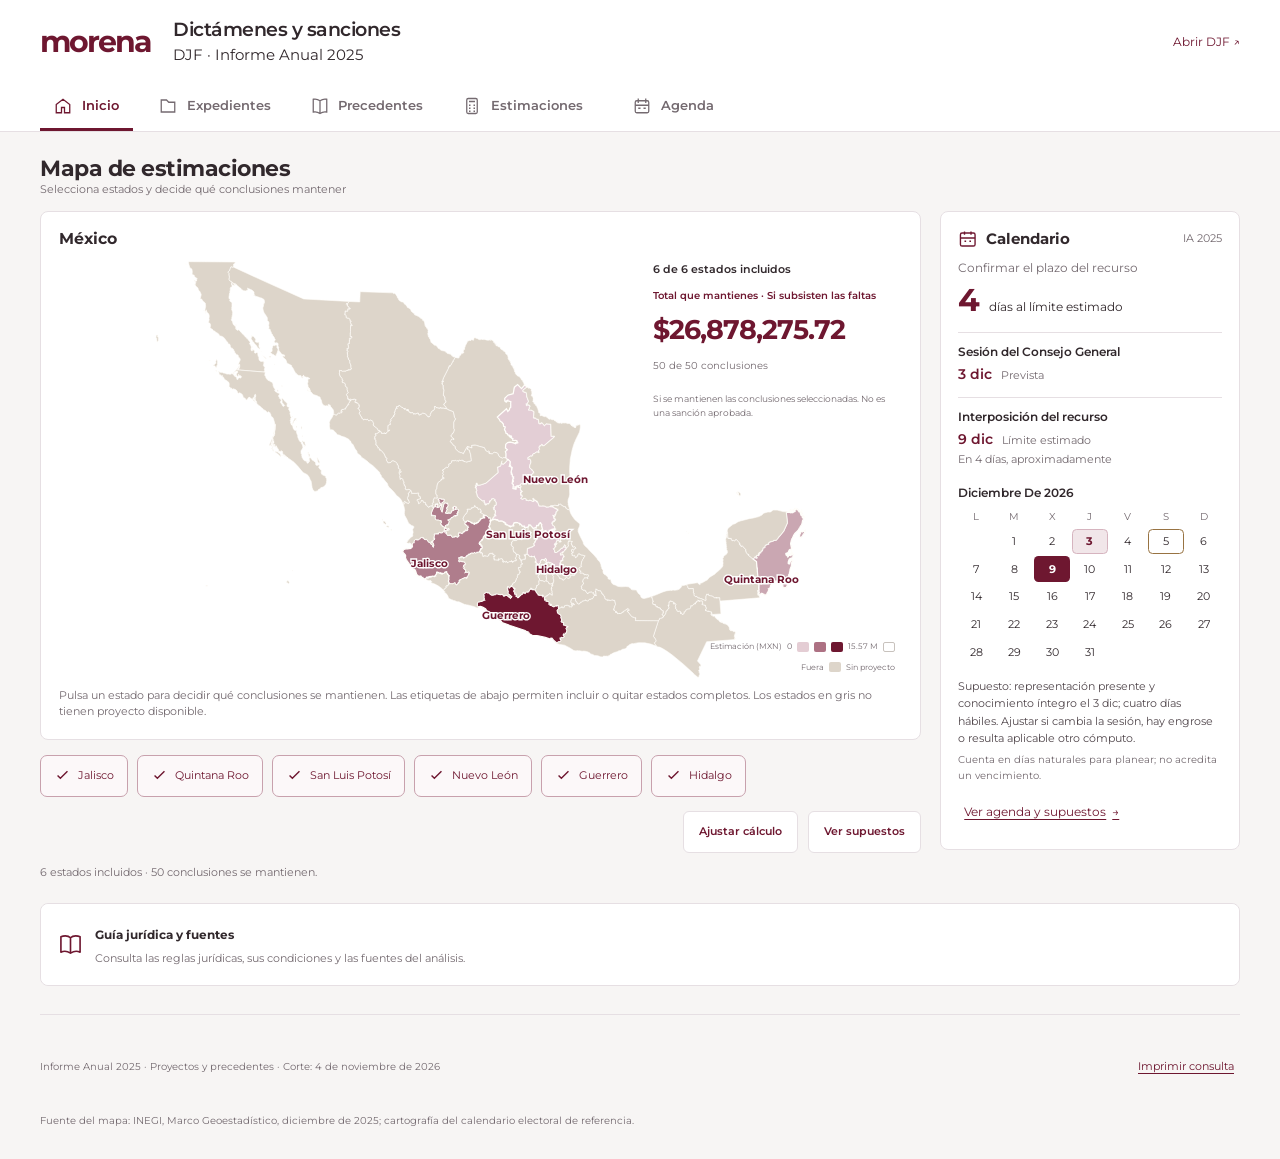
==== index.html @ e817b65b "Organiza expedientes por estado con observaciones documentos y acceso privado a RAP" ====
<!DOCTYPE html>

<html lang="es-MX"><head><meta charset="utf-8"/><meta content="width=device-width,initial-scale=1" name="viewport"/><meta content="Luis Montañez Escobar" name="author"/><meta content="#6e1730" name="theme-color"/><meta content="Consulta territorial de proyectos de dictamen, precedentes de fiscalización y escenarios de sanción." name="description"/><title>Dictámenes y sanciones · DJF</title><style>@font-face{font-family:Montserrat;src:url([data-uri]);font-weight:400;font-display:swap}@font-face{font-family:Montserrat;src:url([data-uri]);font-weight:600;font-display:swap}@font-face{font-family:Montserrat;src:url([data-uri]);font-weight:700 900;font-display:swap}
:root{--wine:#4a0d14;--mid:#7a2534;--paper:#f6f2eb;--white:#fffefa;--ink:#27221f;--muted:#6b625b;--line:#ded5c9;--gold:#a57c3f;--green:#235e59;--soft:#f3e7e7;color-scheme:light;font-family:Montserrat,Arial,sans-serif;color:var(--ink);background:var(--paper);font-size:15px}*{box-sizing:border-box}body{margin:0;line-height:1.55}h1,h2,h3,p{margin:0}h1,h2,h3{line-height:1.2}h2{font-size:clamp(1.5rem,2.5vw,2rem);letter-spacing:-.04em}h3{font-size:1.05rem}a{color:var(--wine);text-underline-offset:.2rem}button,input,select{font:inherit;color:inherit}button{cursor:pointer;border:0}button,input,select,a{touch-action:manipulation}button,input,select{min-height:44px}button:focus-visible,a:focus-visible,input:focus-visible,select:focus-visible,summary:focus-visible,[tabindex]:focus-visible{outline:3px solid var(--gold);outline-offset:4px}input,select{width:100%;min-width:0;background:#fff;border:1px solid var(--line);border-radius:6px;padding:.7rem;font-size:.8rem}label{font-size:.72rem;font-weight:600;display:block}label input,label select{display:block;margin-top:.4rem}summary{cursor:pointer;font-weight:600}small,.caption{font-size:.71rem;color:var(--muted)}[hidden]{display:none!important}.wrap{width:min(100% - 2rem,1380px);margin:auto}.eyebrow{text-transform:uppercase;font-size:.65rem;letter-spacing:.16em;font-weight:700;color:var(--muted);margin-bottom:.65rem}.sr{position:absolute;width:1px;height:1px;overflow:hidden;clip:rect(0,0,0,0)}.skip{position:fixed;top:-90px;background:#fff;padding:1rem;z-index:30}.skip:focus{top:0}header{background:var(--wine);color:var(--white)}.mast{display:flex;justify-content:space-between;align-items:center;padding-block:1rem;border-bottom:1px solid #ffffff26;gap:1rem}.brand{color:inherit;display:flex;align-items:center;text-decoration:none;gap:1rem}.brand b{font-size:2.2rem;letter-spacing:-.1em;line-height:1}.brand span{border-left:1px solid #ffffff50;padding-left:1rem;font-size:.68rem}.mast nav{display:flex;gap:1.6rem;font-size:.72rem}.mast nav a{color:#f4eae0;display:flex;align-items:center;min-height:44px;text-decoration:none}.mast nav a:hover{text-decoration:underline}.hero{display:flex;justify-content:space-between;align-items:center;padding-block:2.7rem 3.5rem}.hero .eyebrow{color:#d6bda0}h1{font-size:clamp(2.4rem,5.5vw,5rem);font-weight:600;letter-spacing:-.065em;line-height:1.04}h1 span{color:#d6bda0}.hero-copy{max-width:44rem;margin-top:1.3rem;color:#ebdcd4;font-size:.9rem}.hero-year{font-size:6rem;letter-spacing:-.09em;line-height:.85;font-weight:600;color:#ffffff24}.hero-year span{color:#d6bda04d}.tabs{display:flex;background:var(--white);border:1px solid var(--line);border-radius:12px;position:relative;margin-top:-1.5rem;box-shadow:0 7px 25px #34171312;padding:.5rem;gap:.35rem}.tabs button{background:transparent;padding:.8rem 1.2rem;color:var(--muted);border-radius:7px;font-size:.7rem;display:flex;align-items:center;gap:.65rem}.tabs button span{font-size:.85rem;font-weight:600}.tabs button[aria-pressed=true]{color:white;background:var(--wine)}.view{padding-top:2.2rem}.section-top{display:flex;justify-content:space-between;align-items:center;gap:1rem;margin-bottom:1.4rem}.button{display:inline-flex;align-items:center;justify-content:center;min-height:44px;border-radius:6px;padding:.7rem 1rem;font-size:.76rem;font-weight:600;text-decoration:none;gap:.4rem}.light{background:var(--white);border:1px solid var(--line);color:var(--wine)}.primary{background:var(--wine);color:white}.text-button{background:none;text-decoration:underline;text-underline-offset:.2rem;color:var(--wine);font-size:.73rem;padding:.4rem}.stats{display:grid;grid-template-columns:repeat(4,1fr);gap:.85rem;margin-bottom:1.3rem}.stat{background:var(--white);border:1px solid var(--line);border-radius:9px;padding:1.1rem}.stat strong{font-size:1.8rem;letter-spacing:-.06em;display:block;color:var(--wine)}.stat span{font-size:.72rem;color:var(--muted)}.panel{background:var(--white);border:1px solid var(--line);border-radius:11px;padding:1.5rem}.territory{display:grid;grid-template-columns:1fr 320px;gap:1.1rem}.panel-top{display:flex;justify-content:space-between;align-items:center;gap:1rem}.legend{font-size:.62rem;color:var(--muted);display:flex;gap:.5rem;align-items:center}.legend i{display:inline-block;width:9px;height:9px;background:var(--wine);border-radius:2px}.legend i.off{background:#ddd5ca}.map-panel{padding:1.2rem}.map-panel svg{width:100%;height:auto;display:block;margin:.8rem 0}.map-panel path{fill:#ddd5ca;stroke:#fffefa;stroke-width:.6}.map-panel path.available{fill:var(--mid);cursor:pointer;transition:fill .15s;stroke-width:1.2}.map-panel path.available:hover,.map-panel path.available:focus{fill:var(--gold);stroke:var(--wine);stroke-width:2;outline:none}.map-panel path.selected{fill:var(--wine);stroke:var(--gold);stroke-width:2}.map-panel text{font-family:Montserrat,sans-serif;font-size:15px;font-weight:700;fill:var(--wine);paint-order:stroke;stroke:var(--white);stroke-width:4px;pointer-events:none}.state-list{display:flex;flex-direction:column;gap:.65rem}.state-card{background:var(--white);border:1px solid var(--line);border-radius:9px;text-align:left;padding:1rem;flex:1}.state-card[aria-pressed=true]{border-color:var(--wine);box-shadow:inset 4px 0 var(--wine);background:#f3e7e755}.state-card b{display:flex;justify-content:space-between;font-size:.94rem}.state-card b span{color:var(--wine)}.state-card small{display:block;margin-top:.35rem}.state-detail{margin-top:1.5rem}.state-detail .topic-grid{display:grid;grid-template-columns:repeat(2,1fr);gap:.8rem}.topic{border-left:3px solid var(--gold);padding:.2rem 1rem;font-size:.78rem}.state-actions{display:flex;gap:.6rem;flex-wrap:wrap;margin-top:1.5rem}.notice{background:#f4ede0;border-left:3px solid var(--gold);padding:1rem;font-size:.8rem;margin-top:1.1rem}.small{font-size:.7rem}.intro{max-width:65rem;font-size:.84rem;color:var(--muted);margin-bottom:1.3rem}.filters{display:grid;grid-template-columns:repeat(4,1fr);gap:1rem;padding:1.2rem}.filters .wide{grid-column:span 2}.results-head{display:flex;justify-content:space-between;align-items:center;gap:1rem;margin:1.2rem 0;font-size:.78rem}.case-grid{display:grid;grid-template-columns:repeat(2,1fr);gap:1rem}.case-card{display:flex;flex-direction:column;gap:.75rem;padding:1.3rem}.case-card h3{font-size:.82rem;overflow-wrap:anywhere}.case-card .conduct{font-size:.78rem;line-height:1.65}.case-meta{font-size:.68rem;color:var(--muted)}.pill{display:inline-flex;width:fit-content;padding:.23rem .6rem;background:#eee9e2;color:#504941;border-radius:4px;font-size:.64rem;font-weight:600}.pill.bad{background:#f4e2e3;color:#7c2532}.pill.good{background:#e3eeea;color:#205e4d}.pill.follow{background:#e8e8f1;color:#514a86}.money{font-size:1.15rem;font-weight:600;color:var(--wine);letter-spacing:-.03em}.case-card .card-actions{display:flex;gap:.7rem;margin-top:auto;flex-wrap:wrap}.assessment{font-size:.72rem;padding:.6rem .8rem;background:var(--paper);border-radius:6px}.empty{padding:3rem;text-align:center;color:var(--muted);border:1px dashed var(--line);border-radius:10px;grid-column:1/-1}.precedent-card{margin-bottom:1rem;display:grid;grid-template-columns:200px 1fr;gap:1.5rem}.precedent-id h3{font-size:1rem;overflow-wrap:anywhere;margin:.6rem 0}.precedent-id p{font-size:.7rem;color:var(--muted);margin:.35rem 0}.precedent-body{font-size:.8rem}.precedent-body h4{font-size:.9rem;margin:0 0 .6rem}.precedent-body p{margin:.6rem 0}.precedent-body details{border-top:1px solid var(--line);padding-top:.7rem;margin-top:.7rem;font-size:.73rem}.source-link{font-size:.72rem;font-weight:600}.methodology{margin-top:1rem;max-width:70rem}.calculator-layout{display:grid;grid-template-columns:1fr 380px;gap:1.2rem;align-items:start}.calc-input{display:flex;flex-direction:column;gap:1rem}.calc-input #calcCaseInfo,.calc-input #ruleInfo{font-size:.76rem}.calc-input #ruleInfo:empty{display:none}.two{display:grid;grid-template-columns:1fr 1fr;gap:1rem}#calcOutput{padding:1.3rem;background:var(--paper);border-radius:8px;font-size:.8rem}#calcOutput strong{font-size:1.9rem;color:var(--wine);display:block;letter-spacing:-.05em}#calcOutput .error{color:#842731}.basket{position:sticky;top:1rem}.big-money{font-size:2.1rem;color:var(--wine);display:block;margin:.8rem 0;letter-spacing:-.05em}.basket-row{padding:1rem 0;border-bottom:1px solid var(--line);font-size:.75rem}.basket-row b{display:block;overflow-wrap:anywhere}.basket-row small{display:block;margin:.3rem 0}.basket-row .amount{display:flex;justify-content:space-between;align-items:center;font-size:1rem;font-weight:600}.basket-row button{font-size:.7rem}.reading{margin-top:1.3rem;font-size:.8rem}.reading p{margin:.8rem 0}.reading.legal{margin-top:3rem}.legal-grid{display:grid;grid-template-columns:repeat(2,1fr);gap:1.4rem}.legal-grid article{padding:1.1rem;background:var(--paper);border-radius:8px}.legal-grid a{font-size:.7rem}.legal-grid p{font-size:.77rem}footer{display:flex;justify-content:space-between;gap:1rem;padding:2rem 0;color:var(--muted);font-size:.65rem;align-items:center}dialog{width:min(850px,calc(100% - 2rem));max-height:90dvh;border:1px solid var(--line);border-radius:12px;padding:1.8rem;background:var(--white);color:var(--ink)}dialog::backdrop{background:#2410169c}.dialog-head{display:flex;justify-content:space-between;align-items:start;gap:1rem;position:sticky;top:-1.8rem;background:var(--white);padding:.5rem 0 1rem}.dialog-head h2{font-size:1.35rem}.close{background:var(--paper);width:44px;flex-shrink:0;border-radius:50%;font-size:1.8rem}#dialogBody{font-size:.81rem}#dialogBody h3{margin:1.3rem 0 .5rem}#dialogBody p{margin:.65rem 0}#dialogBody blockquote{margin:1rem 0;padding:1rem;border-left:3px solid var(--gold);background:var(--paper);font-size:.75rem;white-space:pre-line}.nearby{display:flex;gap:.4rem;flex-wrap:wrap}.nearby button{font-size:.7rem}.warning{color:#842731}.rule-detail{font-size:.72rem;color:var(--muted)}
@media(min-width:1500px){.map-panel svg{max-height:490px}}@media(max-width:1050px){.territory{grid-template-columns:1fr 260px}.filters{grid-template-columns:repeat(3,1fr)}.calculator-layout{grid-template-columns:1fr 320px}.hero-year{font-size:5rem}.brand span{display:none}}@media(max-width:760px){.mast{flex-direction:column;align-items:start;padding-bottom:.3rem}.mast nav{gap:1.3rem;font-size:.67rem;flex-wrap:wrap}.hero{padding-block:2rem 3rem}.hero-year{display:none}.tabs{overflow:auto;padding:.35rem}.tabs button{padding:.65rem .85rem;white-space:nowrap;gap:.3rem}.tabs button span{font-size:.74rem}.stats{grid-template-columns:repeat(2,1fr)}.territory{grid-template-columns:1fr}.state-list{display:grid;grid-template-columns:repeat(2,1fr)}.state-card{padding:.85rem}.state-detail .topic-grid,.case-grid,.legal-grid,.calculator-layout{grid-template-columns:1fr}.filters{grid-template-columns:repeat(2,1fr)}.section-top{align-items:start;flex-direction:column}.panel{padding:1rem}.legend{flex-wrap:wrap;max-width:210px;justify-content:end}.map-panel text{font-size:18px}.precedent-card{grid-template-columns:1fr;gap:.5rem}.precedent-id{border-bottom:1px solid var(--line);padding-bottom:.8rem}.basket{position:static}.results-head{align-items:start;flex-direction:column;gap:.35rem}.stat strong{font-size:1.5rem}.legal{margin-top:2rem}footer{flex-direction:column;align-items:start}.hero-copy{font-size:.8rem}.state-card b{font-size:.8rem}.state-card small{font-size:.62rem}}@media(prefers-reduced-motion:reduce){*{scroll-behavior:auto!important;transition:none!important}}@media print{header{color:#000;background:white}.hero{padding:1rem 0}.hero h1{font-size:2rem}.hero h1 span{color:#333}.mast,.hero-copy,.hero-year,.tabs,.filters,.button,.text-button,.state-actions,.card-actions,.legend,footer,#guia,.calc-input,.caption.methodology{display:none!important}.wrap{width:100%}.view{padding-top:1rem}.panel,.case-card,.precedent-card{break-inside:avoid;box-shadow:none}.territory{display:block}.map-panel{display:none}.state-list{display:none}.case-grid,.calculator-layout{display:block}.case-card{margin-bottom:1rem}.basket{position:static}.stats{grid-template-columns:repeat(4,1fr)}dialog{position:static;max-height:none;width:100%}body:has(dialog[open]) main,body:has(dialog[open]) header{display:none}.reading{margin-top:1rem}}

.fondo-columns{display:grid;grid-template-columns:1fr 1fr;gap:1rem}.fondo-columns article{padding:1rem;background:var(--paper);border-radius:8px;min-width:0}.fondo-columns h4{margin-top:0}.subitem{border-left:2px solid var(--line);padding:.5rem 1rem;margin:.8rem 0}.subitem>div{margin:.5rem 0}#dialogBody p{overflow-wrap:anywhere}@media(max-width:760px){.fondo-columns{grid-template-columns:1fr}}
.calendar-module{margin-top:1.5rem;scroll-margin-top:1rem}.calendar-controls{display:grid;grid-template-columns:1fr 1fr 1.4fr;gap:1rem;margin:1rem 0}.month-switch{display:flex;align-items:end;gap:.5rem}.month-switch input{width:100%;min-width:0}.month-switch svg{width:18px;height:18px;fill:none;stroke:currentColor;stroke-width:2}.calendar-layout{display:grid;grid-template-columns:minmax(280px,380px) 1fr;gap:2rem}.month-week,.month-grid{display:grid;grid-template-columns:repeat(7,minmax(0,1fr));gap:4px}.month-week{text-align:center;font-size:.66rem;color:var(--muted);padding:.9rem 0 .4rem}.month-grid button{background:var(--paper);border-radius:6px;position:relative;font-size:.74rem;padding:8px 0}.month-grid button.has-event{background:var(--soft);color:var(--wine);font-weight:700}.month-grid button.has-event:after{content:'';position:absolute;bottom:4px;left:calc(50% - 2px);width:4px;height:4px;background:var(--wine);border-radius:50%}.month-grid button.estimated:after{background:var(--gold)}.month-grid button[aria-pressed=true]{background:var(--wine);color:white}.calendar-item{padding:.8rem 0;border-bottom:1px solid var(--line);font-size:.75rem}.calendar-item button{background:none;text-align:left;padding:0;min-height:44px;width:100%}.calendar-item strong{display:block;color:var(--wine)}.calendar-item small{display:block}.calendar-module .state-actions{margin-top:0}.calendar-module .reading{border-top:1px solid var(--line);padding-top:1rem}.calendar-module h3{font-size:.9rem}.calendar-module .caption{margin-top:.5rem}@media(max-width:760px){.calendar-controls{grid-template-columns:1fr 1fr}.month-switch{grid-column:1/-1}.calendar-layout{grid-template-columns:1fr;gap:1.2rem}.month-grid button{min-height:44px}.calendar-module .state-actions{gap:.4rem}.calendar-module .state-actions .button{font-size:.68rem}}@media print{.calendar-controls,.month-grid,.month-week,.month-switch{display:none!important}.calendar-layout{display:block}.calendar-module{break-inside:avoid}}

.projection-module{margin:1.3rem 0}.projection-stats{grid-template-columns:repeat(3,1fr)}.projection-stats .stat strong{font-size:1.4rem}.projection-table{border-collapse:collapse;width:100%;font-size:.73rem;margin-top:1rem;table-layout:fixed}.projection-table th{text-align:left;border-bottom:2px solid var(--wine);padding:.7rem}.projection-table td{vertical-align:top;border-bottom:1px solid var(--line);padding:.85rem .65rem;overflow-wrap:anywhere}.projection-table th:first-child{width:34%}.projection-table td small{display:block;font-size:.65rem;margin:.5rem 0}.projection-table td label{margin:.5rem 0;font-size:.65rem}.projection-table input,.projection-table select{font-size:.67rem;padding:.5rem}.projection-table p{margin:.5rem 0}.projection-table td>b{color:var(--wine)}@media(max-width:760px){.projection-stats{grid-template-columns:1fr}.projection-table,.projection-table tbody,.projection-table tr,.projection-table td{display:block}.projection-table thead{display:none}.projection-table tr{border:1px solid var(--line);border-radius:8px;margin-bottom:1rem;padding:.6rem}.projection-table td{border:0;padding:.6rem}.projection-table td:before{content:attr(data-label);display:block;font-size:.64rem;font-weight:600;margin-bottom:.4rem;color:var(--muted)}}

.projection-include{display:flex;align-items:center;gap:.6rem;min-height:44px}.projection-include input{width:20px;min-height:20px;height:20px;accent-color:var(--wine)}


:root{--wine:#6e1730;--mid:#8b4054;--paper:#f7f5f4;--white:#fff;--ink:#31282c;--muted:#746a70;--line:#e6dfe3;--soft:#f4e9ed;--gold:#987342}.wrap{max-width:1200px}.workspace-header{background:white;color:var(--ink);border-bottom:1px solid var(--line)}.workspace-bar{display:flex;justify-content:space-between;align-items:center;padding:18px 0;gap:20px}.workspace-brand{display:flex;align-items:center;gap:22px}.workspace-brand>b{color:var(--wine);font-size:30px;letter-spacing:-2px}.workspace-brand h1{font-size:19px;letter-spacing:-.5px;line-height:1.3}.workspace-brand p{font-size:11px;color:var(--muted);margin-top:4px}.workspace-return{font-size:12px;text-decoration:none}.tabs{border:0;border-radius:0;box-shadow:none;margin:0;padding:0;gap:12px;background:white;overflow:auto}.tabs button{border-radius:0;border-bottom:3px solid transparent;padding:12px 14px;font-size:12px;white-space:nowrap}.tabs button svg{width:18px;height:18px;fill:none;stroke:currentColor;stroke-width:1.7}.tabs button[aria-pressed=true]{background:transparent;color:var(--wine);border-bottom-color:var(--wine)}.context-bar{display:flex;align-items:center;gap:16px;padding:20px 0;border-bottom:1px solid var(--line)}.context-bar select{max-width:240px;margin:0}.context-bar span{font-size:11px;color:var(--muted)}.context-bar a{margin-left:auto;font-size:12px}.view{padding-top:24px}h2{font-size:23px;letter-spacing:-.5px}.panel{border-radius:8px;box-shadow:none}.section-top{margin-bottom:18px}.case-switch{display:flex;gap:8px;margin-bottom:20px}.case-switch button{background:transparent;padding:8px 16px;font-size:12px;border-radius:6px}.case-switch button[aria-pressed=true]{background:var(--soft);color:var(--wine)}.filters{display:flex;flex-wrap:wrap;align-items:end;gap:14px;padding:16px}.filters>label{flex:1;min-width:160px}.filters>.wide{flex:2}.more-filters{width:100%;border-top:1px solid var(--line);padding-top:10px;font-size:12px}.extra-filters{display:grid;grid-template-columns:repeat(3,1fr);gap:14px;padding-top:14px}.case-grid{gap:12px}.case-card{padding:18px}.case-card .conduct{display:-webkit-box;-webkit-line-clamp:3;-webkit-box-orient:vertical;overflow:hidden}.show-more{display:flex;margin:20px auto}.precedent-row{display:grid;grid-template-columns:210px 1fr auto;align-items:center;gap:22px;margin-bottom:10px;padding:18px}.precedent-row h3{font-size:13px}.precedent-row p{font-size:12px;margin-top:5px}.precedent-row small{font-size:10px}.precedent-row .pill{margin-top:8px}.state-detail details{margin-top:18px;border-top:1px solid var(--line);padding-top:14px;font-size:12px}.state-detail .section-top{margin-bottom:0}.state-detail .topic-grid{margin-top:16px}.guide-toggle,.manual-calculation,.projection-settings{padding:16px;border:1px solid var(--line);border-radius:8px;background:white}.guide-toggle>section,.manual-calculation>.calculator-layout{margin-top:20px}.fondo-fold{border-top:1px solid var(--line);padding:14px 0}.fondo-fold summary{font-size:13px}.module-embedded .workspace-brand,.module-embedded .workspace-return,.module-embedded footer{display:none}.module-embedded .workspace-bar{padding:0}.stat{padding:16px;border-radius:8px}.stat strong{font-size:23px}.notice{border-left-width:2px;background:#f6f0e7}.map-panel svg{max-height:390px}.calendar-module{margin-top:0}.reading{line-height:1.7}footer{border-top:1px solid var(--line);margin-top:28px}.projection-table details{font-size:11px}
@media(max-width:760px){.workspace-bar{padding:14px 0}.workspace-brand{gap:12px}.workspace-brand>b{font-size:24px}.workspace-brand h1{font-size:15px}.workspace-return{font-size:10px}.tabs{gap:0}.tabs button{padding:10px;font-size:10px;gap:5px}.tabs button svg{width:16px}.context-bar{gap:10px;flex-wrap:wrap;padding:14px 0}.context-bar select{max-width:calc(100% - 70px);flex:1}.context-bar span{display:none}.context-bar a{margin-left:0}.extra-filters{grid-template-columns:1fr 1fr}.precedent-row{grid-template-columns:1fr;gap:10px}.precedent-row .button{justify-self:start}.state-list{grid-template-columns:1fr 1fr}.view{padding-top:20px}.filters>label{min-width:120px}.map-panel svg{max-height:320px}.section-top .button{font-size:10px}h2{font-size:21px}}

.workspace-brand{text-decoration:none;color:inherit}.workspace-header>.tabs{width:min(100% - 2rem,1200px);margin:auto}.workspace-brand span{display:block}

.state-documents{padding:14px 0;border-bottom:1px solid var(--line);font-size:12px}.state-documents>details>summary{font-size:12px}.document-row{display:flex;align-items:center;gap:24px;flex-wrap:wrap}.document-row h3{font-size:12px;min-width:130px}.document-row>div{display:flex;align-items:center;gap:12px;flex-wrap:wrap}.document-row a{font-size:11px}.state-documents details[open] .document-row{padding:12px 0;border-top:1px solid var(--line)}.document-viewer{width:min(1500px,calc(100% - 24px));height:94dvh;max-height:94dvh;padding:16px}.document-toolbar{display:flex;gap:18px;align-items:center;flex-wrap:wrap;margin-bottom:8px}.document-toolbar h2{font-size:16px;margin-right:auto}.document-toolbar a{font-size:12px}.document-viewer iframe{width:100%;height:calc(100% - 90px);border:1px solid var(--line);margin-top:10px;background:white}.document-links{display:flex;gap:10px;align-items:center;flex-wrap:wrap}.document-toolbar .close{min-width:44px}.document-row .text-button{min-height:40px}@media(max-width:760px){.document-row{gap:6px}.document-row h3{width:100%}.document-row>div{gap:10px}.document-toolbar{gap:8px}.document-toolbar h2{width:calc(100% - 60px)}.document-viewer iframe{height:calc(100% - 130px)}.document-toolbar .close{position:absolute;right:12px;top:12px}}

.document-row b,.document-row a,.document-switch button,.document-links .button{display:inline-flex;align-items:center;gap:7px}.document-row svg,.document-switch svg,.document-links svg{width:18px;height:18px;flex-shrink:0}.document-switch{display:flex;gap:14px;border-bottom:1px solid var(--line);margin:4px 0 8px}.document-switch button[aria-pressed=true]{color:var(--wine);font-weight:700;border-bottom:2px solid var(--wine);text-decoration:none}.document-viewer:has(.document-switch:not([hidden])) iframe{height:calc(100% - 140px)}@media(max-width:760px){.document-viewer:has(.document-switch:not([hidden])) iframe{height:calc(100% - 175px)}}
.precedent-body .text-button{display:inline-flex;align-items:center;gap:6px;margin-right:12px}.precedent-body .text-button svg{width:17px;height:17px}

.state-documents{padding:20px 0;border-bottom:0}.document-group-heading{display:flex;gap:12px;align-items:center;margin-bottom:12px}.document-group-heading h3{font-size:13px}.document-group-heading span{font-size:11px;color:var(--muted)}.document-cards{display:grid;grid-template-columns:1fr 1fr;gap:16px}.document-card{background:white;border:1px solid var(--line);border-radius:8px;padding:20px;display:flex;flex-direction:column}.document-card-title{display:flex;gap:12px;align-items:center;margin-bottom:12px}.document-card-title h4{font-size:15px;margin:0}.document-card-title svg{width:25px;height:25px;stroke:var(--wine);flex-shrink:0}.document-card p{font-size:12px;line-height:1.7;max-width:48em}.document-card .document-scope{font-size:11px;color:var(--muted);margin-top:8px}.document-card-actions{display:flex;gap:18px;align-items:center;flex-wrap:wrap;margin-top:auto;padding-top:18px}.document-card-actions a{display:inline-flex;align-items:center;gap:7px;min-height:44px;font-size:11px}.document-card-actions svg{width:17px;height:17px}.state-documents>details[open] .document-group{margin-top:20px}@media(max-width:760px){.document-cards{grid-template-columns:1fr}.document-card{padding:18px}.document-group-heading{align-items:start;flex-direction:column;gap:3px}.document-card-actions{gap:14px}}

#view-estado>.text-button{margin-bottom:10px}#view-estado .state-detail{margin-top:0}#view-estado .state-documents{padding-top:20px}

.state-overview .section-top{margin-bottom:14px}.state-intro{font-size:13px;line-height:1.75;max-width:85em}.state-overview-links{display:flex;gap:18px;margin-top:8px}.state-task-cards{display:grid;grid-template-columns:repeat(3,1fr);gap:14px;margin-top:16px}.state-task{display:grid;grid-template-columns:24px 1fr;gap:8px 12px;text-align:left;align-items:start;transition:border-color .15s}.state-task:hover{border-color:var(--wine)}.state-task svg{width:24px;height:24px;grid-row:span 2;stroke:var(--wine)}.state-task b{font-size:13px}.state-task span{font-size:11px;line-height:1.7;color:var(--muted)}.summary-cards{display:grid;gap:12px}.summary-cards p{margin:0!important}@media(max-width:760px){.state-task-cards{grid-template-columns:1fr}.state-intro{font-size:12px}}

.section-card{margin-top:16px;padding:0}.section-card-button{width:100%;text-align:left;background:white;padding:18px;display:flex;align-items:center;gap:13px;border-radius:8px}.section-card-button>svg{width:23px;height:23px;stroke:var(--wine);flex-shrink:0}.section-card-button b{font-size:12px}.section-card-button small{display:block;font-size:11px;font-weight:400;margin-top:5px}.section-dialog{width:min(1160px,calc(100% - 24px));max-height:92dvh}.section-dialog-head{display:flex;justify-content:space-between;gap:18px;align-items:center;margin-bottom:20px}.section-dialog-head h2{font-size:20px}.section-dialog .extra-filters{grid-template-columns:repeat(2,1fr)}.section-card:has(.section-card-button):is(.filters *){width:100%}.filters>.section-card{width:100%;margin:0;border:0;background:transparent}.filters>.section-card .section-card-button{padding:0;min-height:44px}.filters>.section-card svg{width:18px;height:18px}.reading-tabs{display:grid;grid-template-columns:repeat(5,1fr);gap:8px;margin:18px 0}.reading-tab{display:flex;flex-direction:column;align-items:center;justify-content:center;gap:7px;padding:12px 7px;background:white;border:1px solid var(--line);border-radius:7px;font-size:10px}.reading-tab svg{width:20px;height:20px}.reading-tab[aria-pressed=true]{background:var(--soft);color:var(--wine);border-color:var(--wine)}.reading-section>h3{margin-top:0!important}.reading-section{margin:12px 0}.case-reading .fondo-columns article{background:white}.section-dialog .calculator-layout{margin-top:12px}@media(max-width:760px){.reading-tabs{grid-template-columns:repeat(3,1fr)}.section-dialog .extra-filters{grid-template-columns:1fr}.section-dialog-head h2{font-size:16px}.section-dialog{padding:18px}}

.home-overview{margin-bottom:22px}.home-overview .section-top{margin-bottom:16px}.home-overview h2{font-size:25px}.home-header-actions{display:flex;gap:10px;flex-wrap:wrap}.home-scenarios{display:grid;grid-template-columns:repeat(3,minmax(0,1fr));gap:14px}.home-scenario{background:white;border:1px solid var(--line);border-radius:8px;text-align:left;padding:18px;min-width:0}.home-scenario[aria-pressed=true]{border:2px solid var(--wine);padding:17px;background:#fcf8f9}.home-scenario>span{display:block;font-size:11px;font-weight:600;color:var(--muted)}.home-scenario strong{display:block;margin:9px 0 7px;font-size:clamp(18px,2.5vw,28px);letter-spacing:-.7px;color:var(--wine);font-weight:700;white-space:nowrap}.home-scenario small{font-size:10px}.home-controls{display:flex;gap:22px;align-items:center;flex-wrap:wrap;margin-top:14px;padding:14px 18px}.home-controls>label:first-child{width:210px}.home-controls input[type=number]{font-size:12px;min-height:40px;padding:8px 10px;margin-top:5px}.home-conditional{display:flex;gap:9px;align-items:center;font-size:11px;font-weight:400;flex:1}.home-conditional input{width:18px;min-height:18px;height:18px;margin:0;accent-color:var(--wine)}.home-controls .text-button{font-size:11px}.home-summary{font-size:12px;line-height:1.8;margin:12px 0 4px;font-weight:600}.home-disclaimer{font-size:10px;line-height:1.7;color:var(--muted);margin-top:6px}.home-comparison-heading h3{font-size:14px}.home-comparison-heading .caption{margin:5px 0}.home-bar-legend{display:flex;align-items:center;gap:5px;flex-wrap:wrap;font-size:9px;margin:8px 0 12px;color:var(--muted)}.home-bar-legend i{width:11px;height:9px;background:var(--wine);display:inline-block}.home-bar-legend i.hatched{background:repeating-linear-gradient(135deg,white,white 2px,var(--wine) 2px,var(--wine) 3px);border:1px solid var(--wine);margin-left:7px}.home-state-row{border:1px solid var(--line);border-radius:8px;background:white;padding:10px 13px}.home-state-row.is-selected{border-color:var(--wine);box-shadow:inset 3px 0 var(--wine)}.home-state-bar{display:block;width:100%;text-align:left;background:none;padding:0}.home-state-label{display:flex;justify-content:space-between;align-items:start;gap:8px}.home-state-label b{font-size:11px;font-weight:600;max-width:48%}.home-state-label strong{font-size:11px;font-weight:700;color:var(--wine);white-space:nowrap}.home-state-bar svg{height:8px;width:100%;display:block;margin:10px 0 5px}.home-state-bar small{display:block;font-size:9px;color:var(--muted)}.home-state-row .home-open-state{display:inline-flex;gap:7px;align-items:center;font-size:10px;min-height:32px;padding:4px 0}.home-open-state svg{width:12px;height:12px}.home-comparison .state-list{gap:9px}#homeMapLegend{max-width:100%;font-size:9px;justify-content:end;flex-wrap:wrap;gap:5px}#homeMapLegend i{width:12px;height:10px;flex-shrink:0}.home-source-cards{display:grid;gap:12px;margin-top:16px}.home-source-heading{display:flex;justify-content:space-between;gap:16px;align-items:start}.home-source-heading h3{font-size:12px!important;margin:0!important}.home-source-heading>b{font-size:14px;color:var(--wine);white-space:nowrap}.home-source-card>p{font-size:12px}.home-source-actions{display:flex;gap:14px;align-items:center;flex-wrap:wrap;font-size:11px}.home-source-actions button{display:inline-flex;align-items:center;gap:6px}.home-source-actions svg{width:16px;height:16px}.home-assumption-summary ul{padding-left:18px}.home-assumption-summary li{margin:8px 0}.home-overview button:disabled{opacity:.5;cursor:not-allowed}#view-mapa .territory{grid-template-columns:minmax(0,1fr) 340px;align-items:start}#view-mapa .map-panel svg{max-height:520px}
@media(max-width:1000px){#view-mapa .territory{grid-template-columns:minmax(0,1fr) 310px}.home-controls{gap:14px}.home-controls .home-conditional{flex:initial}.home-controls .text-button{padding:0}}
@media(max-width:760px){.home-overview h2{font-size:23px}.home-overview .section-top{gap:12px}.home-header-actions .button{font-size:10px;min-height:40px;padding:8px 12px}.home-scenarios{grid-template-columns:1fr;gap:9px}.home-scenario{padding:13px 15px;display:grid;grid-template-columns:1fr auto;align-items:center;gap:5px 9px}.home-scenario[aria-pressed=true]{padding:12px 14px}.home-scenario>span{font-size:10px}.home-scenario strong{font-size:20px;grid-column:2;grid-row:span 2;margin:0}.home-scenario small{font-size:9px}.home-controls{display:grid;grid-template-columns:1fr 1fr;gap:12px;padding:14px}.home-controls>label:first-child{width:100%;grid-column:1/-1;display:flex;align-items:center;gap:15px}.home-controls input[type=number]{margin-top:0;max-width:120px;margin-left:auto}.home-conditional{grid-column:1/-1;font-size:10px;justify-content:start}.home-controls .text-button{font-size:10px;min-height:36px}.home-summary{font-size:11px}.home-disclaimer{font-size:10px}#view-mapa .territory{grid-template-columns:1fr;gap:18px}#view-mapa .map-panel svg{max-height:360px}.home-comparison .state-list{display:grid;grid-template-columns:1fr}.home-state-row{padding:12px 15px}.home-state-label b,.home-state-label strong{font-size:12px}.home-state-bar small{font-size:10px}.home-source-heading{flex-direction:column;gap:7px}.home-source-card .notice{padding:12px}#homeMapLegend{font-size:8px;max-width:200px}.home-controls>label:first-child{font-size:10px}}
@media print{.home-controls,.home-header-actions,.home-open-state{display:none!important}.home-scenarios{grid-template-columns:repeat(3,1fr)}.home-scenario{border:1px solid #aaa!important}.home-state-row{break-inside:avoid}#view-mapa .territory{display:block}.home-comparison .state-list{display:block}}

.home-overview>.section-top .eyebrow{display:none}.home-scenario{padding:14px}.home-scenario[aria-pressed=true]{padding:13px}.home-scenario strong{font-size:clamp(18px,2.2vw,25px);margin:6px 0}.home-controls{padding:10px 15px}.home-controls>label:first-child{display:flex;align-items:center;gap:12px;width:300px}.home-controls input[type=number]{max-width:110px;margin:0;min-height:38px}.home-overview .section-top{margin-bottom:12px}#homeMapLegend{font-size:10px}.home-scenario small{line-height:1.65}@media(max-width:760px){.home-controls>label:first-child{width:100%}.home-scenario{padding:13px 15px}.home-scenario[aria-pressed=true]{padding:12px 14px}.home-scenario strong{font-size:19px;margin:0}#homeMapLegend{font-size:9px}.home-scenario>span{font-size:10px}.home-scenarios{gap:8px}}

/* Map-first overview. Figures occupy the Pacific margin; controls follow the map. */
.home-overview{margin-bottom:12px}.home-overview .section-top{margin:0}.home-overview h2{font-size:22px}#view-mapa .territory{grid-template-columns:minmax(0,1fr);gap:16px}.home-map-stage{position:relative}.home-map-stage #mapContainer svg{width:100%;height:clamp(360px,45vw,540px);max-height:none!important;margin:0}.home-map-numbers{position:absolute;left:20px;bottom:20px;width:300px;pointer-events:none}.home-map-numbers .home-scenarios{display:flex;flex-direction:column;gap:13px}.home-map-numbers .home-scenario{padding:0;border:0;border-radius:0;background:transparent;display:grid;grid-template-columns:1fr auto;align-items:baseline;gap:3px 10px}.home-map-numbers .home-scenario>span{font-size:10px;color:var(--muted);font-weight:400;max-width:145px}.home-map-numbers .home-scenario strong{font-size:16px;letter-spacing:-.3px;margin:0}.home-map-numbers .home-scenario small{grid-column:1/-1;font-size:9px}.home-map-numbers .home-scenario[data-active=true]{display:block;margin-bottom:4px}.home-map-numbers .home-scenario[data-active=true]>span{font-size:12px;display:block;max-width:none;font-weight:600;color:var(--wine)}.home-map-numbers .home-scenario[data-active=true] strong{font-size:29px;display:block;letter-spacing:-1px;margin:6px 0 2px}.home-map-estimate-note{font-size:9px;line-height:1.6;color:var(--muted);margin-top:12px;max-width:250px}.home-map-options{min-width:0}.home-map-actions{display:flex;gap:16px;justify-content:space-between;align-items:center;flex-wrap:wrap}.home-scenario-buttons{display:flex;gap:8px;flex-wrap:wrap}.home-scenario-buttons .button{font-size:11px;min-height:42px}.home-scenario-buttons [aria-pressed=true]{background:var(--wine);color:white;border-color:var(--wine)}.home-map-options .home-controls{margin-top:12px}.home-map-options .home-summary{margin-top:10px}.home-comparison .state-list{display:grid;grid-template-columns:repeat(5,minmax(0,1fr));gap:10px}.home-state-label{display:block}.home-state-label b{display:block;max-width:none;min-height:18px}.home-state-label strong{display:block;font-size:13px;margin-top:5px}.home-state-bar svg{margin-top:9px}.home-comparison-heading{margin-bottom:12px}.home-bar-legend{margin-bottom:0}.home-comparison{margin-top:6px}.home-map-options .home-header-actions .button{font-size:11px;min-height:42px}.home-map-stage .home-scenario{min-height:0}
@media(max-width:1000px) and (min-width:761px){.home-map-numbers{width:245px;left:10px;bottom:8px}.home-map-numbers .home-scenario[data-active=true] strong{font-size:25px}.home-map-numbers .home-scenario strong{font-size:14px}.home-map-numbers .home-scenario>span{font-size:9px}.home-comparison .state-list{grid-template-columns:repeat(3,minmax(0,1fr))}}
@media(max-width:760px){#view-mapa .territory{grid-template-columns:1fr}.home-map-stage{padding-bottom:170px}.home-map-stage #mapContainer svg{height:250px;max-height:none!important}.home-map-numbers{left:4px;right:4px;bottom:8px;width:auto}.home-map-numbers .home-scenarios{display:grid;grid-template-columns:1fr 1fr;gap:10px 15px}.home-map-numbers .home-scenario{display:block}.home-map-numbers .home-scenario[data-active=true]{grid-column:1/-1;margin:0}.home-map-numbers .home-scenario[data-active=true]>span{font-size:10px}.home-map-numbers .home-scenario[data-active=true] strong{font-size:25px;line-height:1.25;margin:4px 0 2px}.home-map-numbers .home-scenario>span{font-size:9px;max-width:none}.home-map-numbers .home-scenario strong{font-size:15px;display:block;line-height:1.3;margin-top:3px}.home-map-numbers .home-scenario small{font-size:8px;display:block}.home-map-estimate-note{margin-top:7px;font-size:8px;max-width:none}.home-map-actions{align-items:start;gap:9px}.home-scenario-buttons{gap:7px;display:grid;grid-template-columns:repeat(3,1fr);width:100%}.home-scenario-buttons .button{font-size:9px;padding:8px 5px;min-height:42px}.home-map-options .home-header-actions{width:100%;justify-content:space-between}.home-map-options .home-header-actions .button{font-size:10px;min-height:38px}.home-comparison .state-list{grid-template-columns:repeat(2,minmax(0,1fr))}.home-state-label strong{font-size:11px}.home-state-label b{font-size:11px}.home-state-bar small{font-size:9px}.home-state-row{padding:11px}.home-overview h2{font-size:21px}.home-map-options .home-controls{margin-top:10px}}
@media print{.home-map-options{display:none}.home-map-numbers{position:static;width:auto}.home-map-numbers .home-scenarios{display:flex;flex-direction:row}.home-map-stage{padding:0}.home-comparison .state-list{grid-template-columns:repeat(5,minmax(0,1fr))}}

.home-number-scope{font-size:11px;font-weight:600;color:var(--ink);margin:0 0 9px}.home-map-numbers .home-scenario small{font-size:10px}@media(max-width:760px){.home-map-stage{padding-bottom:220px}.home-number-scope{font-size:11px;margin-bottom:8px}.home-map-numbers .home-scenario small{font-size:10px;line-height:1.45}.home-map-estimate-note{font-size:9px}.home-map-numbers .home-scenario>span{font-size:10px}}

/* Selection workspace: one total and direct decisions on the map. */
.is-map-home .context-bar{display:none}.home-map-numbers .home-scenario:not([data-active=true]){display:none}.home-map-numbers .home-scenario[data-active=true]>span{font-size:11px}.home-map-numbers .home-scenario[data-active=true] strong{font-size:32px}.home-map-numbers{bottom:70px}.home-map-options>.home-disclaimer{display:none}.home-map-options .home-map-actions{justify-content:end}.home-map-options .home-summary{font-size:11px;font-weight:400;color:var(--muted)}.state-selection-chips{display:flex;gap:9px;flex-wrap:wrap;margin:0 0 14px}.state-selection-chip{display:inline-flex;align-items:center;gap:7px;min-height:42px;padding:8px 13px;background:white;border:1px solid var(--line);border-radius:7px;font-size:11px}.state-selection-chip[aria-checked=true]{border-color:#c8a1ad;background:#fcf8f9;color:var(--wine)}.state-selection-chip[aria-checked=false]{color:var(--muted);border-style:dashed}.state-selection-chip svg{width:17px;height:17px}.state-picker{width:min(1020px,calc(100% - 24px))}.state-picker .section-dialog-head{position:sticky;top:-27px;background:white;z-index:3;padding:10px 0;border-bottom:1px solid var(--line)}.selection-summary{padding:18px}.state-master{display:flex;align-items:center;gap:10px;font-size:13px}.state-master input,.selection-case-heading input{width:19px;min-height:19px;height:19px;accent-color:var(--wine);margin:0}.selection-totals{display:grid;grid-template-columns:1fr 1fr;gap:15px;margin-top:15px}.selection-totals p{font-size:11px!important;margin:0!important}.selection-totals strong{display:block;font-size:23px;letter-spacing:-.6px;color:var(--wine);margin:5px 0}.selection-totals small{font-size:10px;display:block}.selection-bulk{display:flex;gap:18px;flex-wrap:wrap;margin-top:12px}.selection-help,.selection-out-note{font-size:11px;line-height:1.8;color:var(--muted)}.selection-help{margin:16px 0}.selection-cases{display:grid;gap:12px}.selection-case{padding:18px;border-left:3px solid var(--wine)}.selection-case.is-removed{border-left-color:#c9c2c5;background:#faf9f9}.selection-case-heading{display:grid;grid-template-columns:19px 1fr auto;gap:12px;align-items:start}.selection-case-heading b{font-size:12px;overflow-wrap:anywhere}.selection-case-heading small{display:block;margin-top:5px;font-size:10px;font-weight:400;color:var(--muted)}.selection-case-heading strong{font-size:15px;white-space:nowrap;color:var(--wine)}.selection-conduct{font-size:12px;line-height:1.75;margin-top:13px}.selection-supposition{padding:13px;background:#f7f5f4;border-radius:6px;margin-top:12px;font-size:11px}.selection-supposition>p{margin:7px 0 0;line-height:1.75}.selection-supposition>b{font-size:11px}.selection-formula{font-weight:600;color:var(--wine)}.selection-condition{border-left:2px solid #ad8390;padding-left:10px}.selection-sources{display:flex;gap:16px;flex-wrap:wrap;margin-top:8px}.selection-sources button{display:inline-flex;align-items:center;gap:6px;font-size:11px}.selection-sources svg{width:17px;height:17px}#homeSettings .home-controls{margin:16px 0}#homeSettings .home-scenario-buttons{margin-top:14px}#homeSettings .home-controls>label:first-child{width:300px}
@media(max-width:760px){.home-map-stage{padding-bottom:135px}.home-map-numbers{bottom:10px}.home-map-numbers .home-scenarios{display:block}.home-map-numbers .home-scenario[data-active=true] strong{font-size:28px}.home-map-estimate-note{font-size:9px}.state-selection-chips{gap:8px}.state-selection-chip{font-size:10px;padding:7px 10px;min-height:40px}.home-map-options .home-header-actions{gap:8px;justify-content:start}.home-map-options .home-header-actions .button{font-size:10px;min-height:40px}.selection-case{padding:14px}.selection-case-heading{grid-template-columns:19px 1fr}.selection-case-heading strong{grid-column:2;font-size:15px}.selection-totals strong{font-size:19px}.selection-bulk{gap:12px}.selection-bulk button{font-size:10px}.state-picker .section-dialog-head{top:-18px}.state-picker .section-dialog-head h2{font-size:19px}.state-picker .section-dialog-head .button{font-size:10px}.selection-supposition{padding:11px}#homeSettings .home-controls>label:first-child{width:100%}}

.home-map-numbers{left:auto;right:20px;top:16px;bottom:auto;width:300px}.home-map-stage #homeMapLegend{position:absolute;right:16px;bottom:13px;max-width:310px;justify-content:end;pointer-events:none;font-size:10px;line-height:1.8}.home-map-numbers .home-map-estimate-note{max-width:290px}.map-panel .panel-top{margin-bottom:4px}
@media(max-width:1000px) and (min-width:761px){.home-map-numbers{left:auto;right:8px;top:10px;bottom:auto;width:260px}.home-map-numbers .home-scenario[data-active=true] strong{font-size:28px}.home-map-stage #homeMapLegend{right:8px;bottom:8px;max-width:270px}}
@media(max-width:760px){.home-map-stage{padding-top:140px;padding-bottom:70px}.home-map-numbers{left:auto;right:4px;top:0;bottom:auto;width:260px}.home-map-stage #homeMapLegend{right:4px;bottom:10px;max-width:260px;font-size:9px}.home-map-numbers .home-scenario[data-active=true] strong{font-size:28px}.home-map-estimate-note{margin-top:8px}.home-map-stage #mapContainer svg{height:250px}}

footer{flex-wrap:wrap}.map-source-note{flex-basis:100%;font-size:10px;color:var(--muted);line-height:1.7;margin-top:8px}#mapContainer path.available[aria-pressed=false]:focus-visible{stroke:#987342!important;stroke-width:2.5;outline:none}
/* Lectura por etapa: contexto fijo y contenido con desplazamiento independiente. */
#detailDialog[open]{display:flex;flex-direction:column;width:min(1120px,calc(100% - 28px));max-height:92dvh;padding:0;overflow:hidden}
#detailDialog .dialog-head{position:relative;top:auto;flex-shrink:0;flex-wrap:wrap;align-items:center;padding:20px 24px 14px;margin:0;border-bottom:1px solid var(--line);z-index:2;background:#fff}
#detailDialog .dialog-head h2{font-size:21px;line-height:1.35;max-width:calc(100% - 125px);overflow-wrap:anywhere}
#detailDialog #dialogBody{overflow-y:auto;overscroll-behavior:contain;padding:20px 24px 28px;font-size:16px;line-height:1.7;min-height:0}
.reader-context{flex-basis:100%;margin:0!important;font-size:14px;color:#5b2335;font-weight:600}
.reader-overview{padding:0 0 16px;font-size:14px;color:#51494c}
#dialogBody .reader-overview p{margin:0 0 4px}
.stage-tabs{display:grid;grid-template-columns:repeat(4,minmax(0,1fr));gap:10px;margin:0 0 24px}
.stage-tab{display:flex;align-items:center;text-align:left;gap:10px;padding:14px 12px;border:1px solid #c9bec3;border-radius:10px;background:#fff;min-height:86px;font-size:14px;line-height:1.4}
.stage-tab small{display:block;font-size:13px;line-height:1.4;color:#62575b;margin-top:4px}
.stage-number{width:28px;height:28px;border:1px solid #b6a8ae;border-radius:50%;display:grid;place-items:center;flex-shrink:0;font-size:14px;font-weight:700}
.stage-tab[aria-selected=true]{border:2px solid #741c3b;background:#f6edf1;padding:13px 11px;color:#641731}
.stage-tab[aria-selected=true] .stage-number{background:#741c3b;border-color:#741c3b;color:#fff}
.stage-panel-heading{border-bottom:1px solid var(--line);padding-bottom:16px;margin-bottom:18px}
#dialogBody .stage-panel-heading h3{margin:4px 0;font-size:23px}
#dialogBody .stage-panel-heading p{margin:0;color:#62575b;font-size:14px}
.stage-card{padding:22px;margin:0 0 18px;border:1px solid #ded5da;border-radius:10px;background:#fff}
.stage-card h4{font-size:19px;line-height:1.4;margin:0 0 14px}
#dialogBody .stage-card .stage-role{font-size:13px;font-weight:700;letter-spacing:.025em;color:#6d2440;margin:0 0 6px}
.stage-card>p,.stage-card>div{max-width:74ch}.stage-card .subitem{border-left:0;padding:12px 0;margin:8px 0;border-bottom:1px solid #e7e0e3}
.stage-card .caption,.reader-source,.reader-sources .caption{font-size:14px!important;line-height:1.6;color:#62575b}
.project-literal p{max-width:72ch;margin:0 0 18px!important;white-space:pre-line}
.round-cards{display:grid;grid-template-columns:1fr 1fr;gap:18px;align-items:start}.reader-sources{margin-top:24px}
.stage-panel:focus-visible{outline-offset:2px}.stage-reader .stage-card .notice{background:#f6f2ec;border-left:0}
@media(max-width:760px){#detailDialog[open]{width:calc(100% - 16px);max-height:96dvh}#detailDialog .dialog-head{padding:14px 16px 10px}#detailDialog .dialog-head h2{font-size:17px;max-width:calc(100% - 95px)}#detailDialog #dialogBody{padding:16px;font-size:16px}.reader-context{font-size:13px}.stage-tabs{grid-template-columns:repeat(2,minmax(0,1fr));gap:8px}.stage-tab{min-height:78px;padding:12px 9px}.stage-tab[aria-selected=true]{padding:11px 8px}.stage-tab small{font-size:12px}.stage-number{width:24px;height:24px}.round-cards{grid-template-columns:1fr;gap:0}.stage-card{padding:18px}.stage-card h4{font-size:18px}}

.document-viewer[open]{display:flex;flex-direction:column;overflow:hidden;height:94dvh;max-height:94dvh}.document-toolbar{flex-shrink:0;flex-wrap:wrap;gap:10px}.document-toolbar h2{min-width:180px;flex:1}.document-viewer #documentFrame{flex:1;min-height:160px;height:auto;width:100%;border:1px solid var(--line)}.document-sanction-summary{flex-shrink:0;max-height:38dvh;overflow:auto;background:#faf5f7;border:1px solid #d8c7ce;border-radius:8px;padding:14px 18px;margin:10px 0;font-size:15px;line-height:1.6}.document-sanction-summary p{margin:6px 0}.sanction-summary-head{display:flex;align-items:center;justify-content:space-between;gap:12px}.sanction-summary-head h3{font-size:18px}.document-sanction-summary .sanction-number{font-size:25px;font-weight:700;color:#741c3b}.document-sanction-summary .caption{font-size:13px}.document-toolbar #documentShowSanction{font-size:14px}@media(max-width:760px){.document-viewer[open]{height:96dvh;max-height:96dvh}.document-toolbar h2{flex-basis:100%}.document-toolbar a{font-size:13px}.document-sanction-summary{max-height:35dvh;padding:12px}.sanction-summary-head{align-items:start}.sanction-summary-head h3{font-size:16px}}

/* Pantallas de lectura para teléfono. */
html.mobile-ui{font-size:16px;-webkit-text-size-adjust:100%}.mobile-ui body{overflow-x:hidden}.mobile-ui input,.mobile-ui select,.mobile-ui textarea{font-size:1rem!important}.mobile-ui input[type=checkbox]{min-width:1.25rem;min-height:1.25rem}.mobile-ui button,.mobile-ui .button,.mobile-ui a{touch-action:manipulation}.mobile-ui button,.mobile-ui .button{min-height:2.75rem}.mobile-ui .wrap{width:calc(100% - 1.5rem)}
.mobile-ui .workspace-bar{padding:.75rem 0;gap:.5rem}.mobile-ui .workspace-brand{gap:.6rem;min-width:0}.mobile-ui .workspace-brand h1{font-size:.9375rem}.mobile-ui .workspace-brand>b{font-size:1.4rem}.mobile-ui .workspace-return{font-size:.6875rem;white-space:nowrap}.mobile-ui .workspace-header>.tabs{display:grid;grid-template-columns:repeat(5,minmax(0,1fr));width:100%;overflow:visible;gap:0}.mobile-ui .tabs button{display:flex;flex-direction:column;justify-content:center;gap:.25rem;padding:.5rem .125rem;min-width:0;white-space:normal;min-height:3.5rem}.mobile-ui .tabs button span{font-size:.6875rem;line-height:1.25;letter-spacing:-.02em}.mobile-ui .tabs button svg{width:1.25rem;height:1.25rem}.mobile-ui .context-bar{padding:.75rem 0}.mobile-ui .filters{padding:.875rem;gap:.75rem}.mobile-ui .filters>label{min-width:100%;font-size:.875rem}.mobile-ui .case-card .conduct,.mobile-ui .selection-conduct,.mobile-ui .state-intro{font-size:.9375rem;line-height:1.65}.mobile-ui .caption,.mobile-ui .selection-help,.mobile-ui .selection-supposition,.mobile-ui .selection-supposition>b{font-size:.8125rem;line-height:1.6}.mobile-ui .state-selection-chip{font-size:.8125rem;min-height:2.75rem}.mobile-ui .selection-sources{gap:.5rem 1rem}.mobile-ui .selection-sources button{font-size:.8125rem}.mobile-ui .case-meta{font-size:.75rem}.mobile-ui .case-card h3{font-size:1rem}.mobile-ui .card-actions{gap:.75rem}
.mobile-ui dialog[open]{position:fixed;inset:0;margin:0;width:100%;max-width:none;height:100vh;height:100dvh;max-height:100vh;max-height:100dvh;border:0;border-radius:0;padding:0;box-sizing:border-box}.mobile-ui body.mobile-dialog-open{position:fixed;left:0;right:0;overflow:hidden;width:100%}
.mobile-ui #detailDialog[open],.mobile-ui .state-picker[open],.mobile-ui .section-dialog[open]{display:flex;flex-direction:column;overflow:hidden}.mobile-ui #detailDialog .dialog-head,.mobile-ui .state-picker .section-dialog-head,.mobile-ui .section-dialog>.section-dialog-head{position:static;top:auto;flex-shrink:0;padding:.75rem 1rem;margin:0;border-bottom:1px solid var(--line);gap:.375rem .75rem;background:#fff}.mobile-ui #detailDialog .dialog-head h2{font-size:1rem;max-width:calc(100% - 5rem);line-height:1.35}.mobile-ui #detailDialog #closeDialog{font-size:.8125rem;padding:.5rem .75rem;min-width:4.5rem}.mobile-ui .reader-context{font-size:.75rem;line-height:1.35}.mobile-ui #detailDialog #dialogBody,.mobile-ui #homeStatePickerBody{flex:1;min-height:0;overflow-y:auto;-webkit-overflow-scrolling:touch;overscroll-behavior-y:auto;padding:1rem}.mobile-ui #detailDialog #dialogBody{font-size:1rem;line-height:1.65}.mobile-ui .reader-overview{font-size:.75rem;padding:0 0 .75rem}.mobile-ui .stage-tabs{grid-template-columns:repeat(2,minmax(0,1fr));gap:.5rem;margin:0 0 1rem}.mobile-ui .stage-tab,.mobile-ui .stage-tab[aria-selected=true]{padding:.5rem;gap:.375rem;min-height:3.25rem;font-size:.8125rem;line-height:1.25}.mobile-ui .stage-tab small{display:none}.mobile-ui .stage-number{width:1.25rem;height:1.25rem;font-size:.6875rem}.mobile-ui .stage-panel-heading{margin-bottom:1rem;padding:0;border:0}.mobile-ui #dialogBody .stage-panel-heading p{display:none}.mobile-ui #dialogBody .stage-panel-heading h3{font-size:1.125rem;margin:0}.mobile-ui .stage-card{padding:1rem;margin-bottom:1rem}.mobile-ui .stage-card h4{font-size:1.0625rem}.mobile-ui #dialogBody .stage-card .stage-role{font-size:.75rem}.mobile-ui .stage-card .caption,.mobile-ui .reader-source,.mobile-ui .reader-sources .caption{font-size:.8125rem!important}.mobile-ui .selection-summary{padding:1rem}.mobile-ui .selection-totals{gap:.75rem}.mobile-ui .selection-totals strong{font-size:1.125rem;white-space:normal;overflow-wrap:anywhere}.mobile-ui .selection-case-heading b{font-size:.875rem}.mobile-ui .selection-case-heading strong{font-size:1.125rem}.mobile-ui .selection-case{padding:1rem}.mobile-ui .state-picker .section-dialog-head{display:flex;justify-content:space-between;align-items:center}.mobile-ui .state-picker .section-dialog-head h2{font-size:1.125rem}.mobile-ui .state-picker .section-dialog-head .button{font-size:.8125rem}.mobile-ui .section-dialog>:not(.section-dialog-head){margin-left:1rem;margin-right:1rem}.mobile-ui .section-dialog{overflow-y:auto!important}.mobile-ui .state-picker{overflow:hidden!important}
.mobile-ui .document-viewer[open]{display:flex;flex-direction:column;padding:0;overflow:hidden}.mobile-ui .document-toolbar{display:grid;grid-template-columns:minmax(0,1fr) auto auto;padding:.5rem .75rem;margin:0;gap:.25rem .5rem;border-bottom:1px solid var(--line);flex-shrink:0}.mobile-ui .document-toolbar h2{grid-column:1/3;grid-row:1;min-width:0;width:auto;max-width:none;font-size:.875rem;line-height:1.3;margin:0;overflow-wrap:anywhere}.mobile-ui #closeDocument{grid-column:3;grid-row:1;font-size:.75rem;padding:.5rem;min-width:3.5rem}.mobile-ui #documentShowSanction{grid-column:1;grid-row:2;font-size:.8125rem;padding:.5rem}.mobile-ui #documentExternal{grid-column:2;grid-row:2}.mobile-ui #documentDownload{grid-column:3;grid-row:2}.mobile-ui .document-toolbar a{display:flex;align-items:center;justify-content:center;font-size:.75rem;min-height:2.75rem;white-space:nowrap}.mobile-ui .document-viewer>.caption{display:none}.mobile-ui .document-switch{margin:0;padding:0 .75rem;flex-shrink:0}.mobile-ui .document-switch button{font-size:.8125rem}.mobile-ui .document-viewer #documentFrame{margin:0;flex:1;height:auto;min-height:0;border:0;width:100%}.mobile-ui .document-sanction-summary{display:none}.mobile-ui .document-viewer.sanction-reading #documentFrame{display:none}.mobile-ui .document-viewer.sanction-reading .document-sanction-summary:not([hidden]){display:block;flex:1;min-height:0;max-height:none;overflow-y:auto;-webkit-overflow-scrolling:touch;margin:0;padding:1.25rem;border:0;border-radius:0;background:#fff}.mobile-ui .sanction-summary-head{align-items:start;gap:.75rem}.mobile-ui .sanction-summary-head h3{font-size:1.125rem;line-height:1.35}.mobile-ui .document-sanction-summary .sanction-number{font-size:2rem;margin:1rem 0}.mobile-ui .document-sanction-summary p{margin:.75rem 0;font-size:.9375rem}.mobile-ui .document-sanction-summary .caption{font-size:.8125rem}.mobile-ui #hideDocumentSanction{font-size:.8125rem;line-height:1.3;min-width:4rem}.mobile-ui #sanctionJump{width:100%;white-space:normal;text-align:left;line-height:1.4;padding:.875rem;font-size:.875rem}.mobile-ui #precedentCaseChoice select{width:100%}

.mobile-section-body{display:contents}.mobile-ui .section-dialog>.mobile-section-body{display:block;flex:1;min-height:0;overflow-y:auto;-webkit-overflow-scrolling:touch;padding:1rem;margin:0!important}.mobile-ui .section-dialog:not(.state-picker){overflow:hidden!important}.mobile-ui dialog[open]{padding-bottom:env(safe-area-inset-bottom,0px)}

.mobile-ui #detailDialog[open]{inset:0;margin:0;width:100%;max-width:none;height:100vh;height:100dvh;max-height:100vh;max-height:100dvh;border:0;border-radius:0}.mobile-ui #detailDialog .dialog-head{display:grid;grid-template-columns:minmax(0,1fr) auto;align-items:start}.mobile-ui #detailDialog .dialog-head h2{grid-column:1;grid-row:1;max-width:none;font-size:1rem}.mobile-ui #detailDialog #closeDialog{grid-column:2;grid-row:1}.mobile-ui #detailDialog .reader-context{grid-column:1/-1;grid-row:2}.mobile-ui .tabs button{position:relative}.mobile-ui .tabs button span{font-size:.6875rem}.mobile-ui #basketCount:empty{display:none}.mobile-ui #basketCount:not(:empty){position:absolute;top:.125rem;right:.125rem;font-size:.625rem}.mobile-ui .precedent-row h3{font-size:1rem}.mobile-ui .precedent-row p{font-size:.875rem}.mobile-ui .precedent-row small{font-size:.75rem}.mobile-ui .button,.mobile-ui .text-button{font-size:.875rem}.mobile-ui .notice{font-size:.875rem}

.context-native-state{display:none!important}
#contextMapButton{display:inline-flex;align-items:center;gap:.6rem;max-width:100%;font-size:1rem}
#contextMapButton svg,.stage-card h4 svg,.stage-panel-heading h3 svg,.stage-tab svg,.context-map-picker h2 svg{width:1.5rem;height:1.5rem;flex:none}
.context-map-picker h2,.stage-card h4,.stage-panel-heading h3{display:flex;align-items:center;gap:.65rem}
.context-map-picker{width:min(58rem,calc(100% - 2rem))}
.context-picker-map svg{width:100%;height:auto;max-height:52dvh}
.context-picker-map path[data-cve-ent]{fill:#e1ddd6!important;stroke:white!important;stroke-width:1}
.context-picker-map path.available{fill:#b98698!important;cursor:pointer}
.context-picker-map path.context-current{fill:#6e1730!important}
.context-picker-map path.available:hover,.context-picker-map path.available:focus{fill:#6e1730!important;outline:none;stroke:#a17942!important;stroke-width:3}
.context-map-label{cursor:pointer;outline:none}
.context-map-label polyline{fill:none;stroke:#987342;stroke-width:2;vector-effect:non-scaling-stroke}
.context-map-label circle{fill:#987342;stroke:white;stroke-width:1;vector-effect:non-scaling-stroke}
.context-map-label text{font-family:inherit;font-size:40px;font-weight:600;fill:#6e1730;stroke:white;stroke-width:4;paint-order:stroke;stroke-linejoin:round}
.context-map-label:hover text,.context-map-label:focus-visible text{text-decoration:underline;text-decoration-color:#987342;text-decoration-thickness:3px}
.context-map-label:focus-visible polyline{stroke-width:4}
.context-hub-return{display:inline-flex;align-items:center;gap:.4rem;font-size:.85rem;min-height:2.75rem}
.context-hub-return[hidden]{display:none!important}
.context-hub-return svg{width:1.15rem;height:1.15rem;flex:none}
.context-bar #contextHubReturn span{display:inline!important}
.context-workspace-tabs{display:flex;gap:.6rem;flex-wrap:wrap;margin:0 0 1.2rem}
.context-workspace-tabs button{display:inline-flex;gap:.5rem;align-items:center;min-height:2.75rem;border:1px solid var(--line);background:white;border-radius:.45rem;padding:.65rem .9rem;font-size:.88rem;color:var(--ink)}
.context-workspace-tabs button[aria-pressed=true]{border-color:#c89fae;color:var(--wine);background:#f6edef;font-weight:600}
.context-workspace-tabs button:disabled{opacity:.5;cursor:not-allowed}
.context-workspace-tabs svg{width:1.3rem;height:1.3rem;flex:none}
.context-observation-section[hidden],#stateDocuments[hidden]{display:none!important}
.context-observation-list{display:flex!important;flex-direction:column;gap:0!important;border:1px solid var(--line);border-radius:.6rem;background:white;overflow:hidden}
.context-observation-list .case-card{display:grid;grid-template-columns:minmax(0,1fr) auto;gap:.4rem .8rem;border:0;border-bottom:1px solid var(--line);border-radius:0;box-shadow:none;padding:1rem}
.context-observation-list .case-card:last-child{border-bottom:0}
.context-observation-list .case-meta{grid-column:1/-1;margin:0;font-size:.73rem}
.context-observation-list h3{grid-column:1;grid-row:2;margin:0!important;font-size:.88rem!important;overflow-wrap:anywhere}
.context-observation-list .pill{grid-column:2;grid-row:2;align-self:start;font-size:.68rem;justify-self:end}
.context-observation-list .conduct{grid-column:1/-1;font-size:.85rem;line-height:1.6;margin:.2rem 0!important;display:-webkit-box;-webkit-line-clamp:2;-webkit-box-orient:vertical;overflow:hidden}
.context-observation-list .money,.context-observation-list .caption,.context-observation-list .assessment{display:none}
.context-observation-list .card-actions{grid-column:1/-1;margin:.3rem 0 0;gap:.8rem;align-items:center}
.context-observation-list .card-actions .button{font-size:.75rem;min-height:2.35rem;padding:.5rem .75rem}
.context-observation-list .card-actions .text-button{font-size:.75rem}
.context-precedent-note{font-size:.82rem;color:var(--wine);line-height:1.6}
.document-appeal-row{display:flex;flex-direction:column;gap:.5rem;padding:.85rem;border:1px solid var(--line);border-radius:.45rem;text-decoration:none;line-height:1.55;color:var(--ink)}
.document-appeal-row>strong{font-size:.85rem;color:var(--wine);overflow-wrap:anywhere}
.document-appeal-row>span{font-size:.8rem;color:var(--muted)}
.document-appeal-row>b{display:flex;gap:.4rem;align-items:center;font-size:.8rem;color:var(--wine);font-weight:600}
.document-appeal-row svg{width:1rem;height:1rem;flex:none}
.document-appeal-row:hover,.document-appeal-row:focus-visible{border-color:var(--wine);background:#fcf8f9}
.literal-document{font-family:'Arial Narrow',Arial,sans-serif;font-size:1rem;line-height:1.7;overflow-wrap:anywhere;max-width:100%}
.literal-document p{white-space:pre-wrap;margin:0 0 1rem!important;font:inherit!important}
.literal-document .literal-table-scroll{overflow:auto;max-width:100%;margin:1rem 0}
.literal-document table{border-collapse:collapse;width:100%;font-size:.95rem}
.literal-document td,.literal-document th{border:1px solid #c9bec3;padding:.55rem;vertical-align:top;min-width:6rem}
.literal-document td p{margin:0 0 .5rem!important}
.literal-document .literal-list{padding-left:1.25rem}
.literal-source{font-size:.85rem!important;color:#62575b;border-left:3px solid #a17942;padding-left:.75rem;margin-bottom:1rem}
.round-cards{grid-template-columns:1fr!important;align-items:start}
.literal-absent{color:#62575b}
@media(min-width:48rem){.context-map-body{padding:0 1rem 1rem}.literal-document{font-size:1.05rem}.context-map-label text{font-size:24px}.context-observation-list .case-card{grid-template-columns:minmax(11rem,1fr) minmax(6rem,.55fr) minmax(0,2fr) auto;gap:.35rem 1rem;padding:1rem 1.2rem}.context-observation-list h3{grid-column:1;grid-row:1}.context-observation-list .case-meta{grid-column:1;grid-row:2}.context-observation-list .pill{grid-column:2;grid-row:1/3;justify-self:start}.context-observation-list .conduct{grid-column:3;grid-row:1/3;margin:0!important}.context-observation-list .card-actions{grid-column:4;grid-row:1/3;display:flex;flex-direction:column;align-items:stretch;margin:0}.context-observation-list .card-actions .text-button{text-align:center}.document-cards{grid-template-columns:repeat(3,minmax(0,1fr))}}

.stage-tab>.stage-number{display:none}.stage-tab>svg{align-self:flex-start}.stage-tab{gap:.65rem}

.context-bar #contextMapButton span{display:inline!important;color:var(--wine);font-size:1rem}.context-bar #contextMapButton svg{display:block!important}.context-bar #contextMapButton{flex-shrink:1;min-width:0}.context-bar #contextInfo{overflow-wrap:anywhere}
@media(max-width:760px){.context-bar #contextMapButton{padding:.65rem .75rem;gap:.5rem}.context-bar #contextMapButton span{font-size:.9rem}.context-map-picker .context-map-body{overflow:auto;padding:1rem}.context-picker-map svg{max-height:42dvh}.context-map-picker .section-dialog-head{padding:1rem}}

/* Keep the map dominant; the planning calendar shares its row on wide screens. */
#view-mapa .territory.has-calendar-sidebar{display:grid;grid-template-columns:minmax(0,1fr);gap:1rem;align-items:start}
.sidebar-calendar{min-width:0;padding:1.15rem;background:#fff;overflow:visible}
.sidebar-calendar-heading{display:flex;align-items:center;gap:.55rem}
.sidebar-calendar-heading svg{width:1.3rem;height:1.3rem;fill:none;stroke:var(--wine,#6e1730);stroke-width:1.7;flex-shrink:0}
.sidebar-calendar-heading h3{font-size:1rem;margin:0!important}
.sidebar-calendar-heading>span{font-size:.75rem;color:var(--muted,#6b6265);margin-left:auto}
.sidebar-calendar-phase{font-size:.78rem;color:var(--muted,#6b6265);margin:.8rem 0 .25rem;line-height:1.5}
.sidebar-calendar-count{display:flex;align-items:baseline;gap:.6rem;flex-wrap:wrap;margin:0 0 .85rem}
.sidebar-calendar-count strong{font-size:2.1rem;letter-spacing:-.05rem;color:var(--wine,#6e1730);line-height:1.2}
.sidebar-calendar-count span{font-size:.82rem;line-height:1.45;max-width:12rem}
.sidebar-calendar-dates{margin:0;display:grid;gap:.8rem}
.sidebar-calendar-dates>div{border-top:1px solid var(--line,#e6e0e2);padding-top:.7rem}
.sidebar-calendar-dates dt{font-size:.78rem;line-height:1.4;font-weight:600}
.sidebar-calendar-dates dd{display:flex;gap:.6rem;align-items:baseline;flex-wrap:wrap;margin:.2rem 0 0}
.sidebar-calendar-dates time{font-size:.95rem;font-weight:600;color:var(--wine,#6e1730)}
.sidebar-calendar-dates dd>span,.sidebar-calendar-dates small{font-size:.72rem;color:var(--muted,#6b6265);line-height:1.5}
.sidebar-calendar-dates small{display:block;margin-top:.15rem}
.sidebar-calendar-month{margin-top:1rem}
.sidebar-calendar-month>p{font-size:.78rem;font-weight:600;margin:0 0 .5rem;text-transform:capitalize}
.sidebar-calendar-week,.sidebar-calendar-grid{display:grid;grid-template-columns:repeat(7,minmax(0,1fr));gap:.15rem;text-align:center}
.sidebar-calendar-week{font-size:.68rem;color:var(--muted,#6b6265);margin-bottom:.25rem}
.sidebar-calendar-grid>span{font-size:.74rem;min-height:1.7rem;display:grid;place-items:center;border-radius:.3rem;border:1px solid transparent}
.sidebar-calendar-day.session{background:#f1e6e9;color:var(--wine,#6e1730);font-weight:700;border-color:#d6b4bf}
.sidebar-calendar-day.appeal{background:var(--wine,#6e1730);color:#fff;font-weight:700}
.sidebar-calendar-day.today{outline:1px solid #987342;outline-offset:-1px}
.sidebar-calendar-condition{font-size:.72rem!important;line-height:1.6!important;color:#51474c;margin:.85rem 0 .35rem!important}
.sidebar-calendar-note{font-size:.68rem!important;line-height:1.55!important;color:var(--muted,#6b6265);margin:.25rem 0 .6rem!important}
.sidebar-calendar-open{display:inline-flex;align-items:center;gap:.4rem;min-height:2.6rem;font-size:.78rem;text-align:left}
.sidebar-calendar-open:focus-visible{outline:2px solid #987342;outline-offset:3px}
@media(min-width:68rem){
 #view-mapa .territory.has-calendar-sidebar{grid-template-columns:minmax(0,1fr) minmax(15rem,25%);column-gap:1.25rem}
 #view-mapa .has-calendar-sidebar>.map-panel{grid-column:1;grid-row:1}
 #view-mapa .has-calendar-sidebar>.sidebar-calendar{grid-column:2;grid-row:1/span 2;position:sticky;top:1rem}
 #view-mapa .has-calendar-sidebar>.home-map-options{grid-column:1;grid-row:2}
 #view-mapa .has-calendar-sidebar>.home-comparison{grid-column:1/-1}
 #view-mapa .has-calendar-sidebar .home-map-stage #mapContainer svg{height:clamp(22rem,34vw,30rem)}
 #view-mapa .has-calendar-sidebar .home-map-numbers{width:clamp(12.5rem,21vw,16rem);right:.6rem;top:.6rem}
 #view-mapa .has-calendar-sidebar .home-map-numbers .home-scenario[data-active=true] strong{font-size:clamp(1.4rem,2.2vw,1.8rem)}
 #view-mapa .has-calendar-sidebar .home-map-numbers .home-scenario[data-active=true]>span{font-size:.65rem}
 #view-mapa .has-calendar-sidebar .home-map-stage #homeMapLegend{max-width:14rem;right:.5rem;font-size:.56rem}
}
@media print{#mapCalendarSidebar{position:static!important;break-inside:avoid}#mapCalendarSidebar .sidebar-calendar-open{display:none}}
</style></head><body>
<a class="skip" href="#consulta">Ir a la consulta</a>
<header class="workspace-header"><div class="wrap workspace-bar"><a class="workspace-brand" href="#mapa"><b>morena</b><div><h1>Dictámenes y sanciones</h1><span>DJF · Informe Anual 2025</span></div></a><a class="workspace-return" href="https://analisiseyodjf.up.railway.app/atlas/inicio" rel="noopener" target="_blank">Abrir DJF ↗</a></div><nav aria-label="Módulos" class="wrap tabs"><button aria-pressed="true" data-view="mapa" type="button"><svg aria-hidden="true" class="nav-icon" viewbox="0 0 24 24"><path d="m3 10 9-7 9 7v11h-7v-7h-4v7H3z"></path></svg><span>Inicio</span></button><button aria-pressed="false" data-main="expedientes" data-view="conclusiones" type="button"><svg aria-hidden="true" class="nav-icon" viewbox="0 0 24 24"><path d="M3 7V4h7l3 3h8v13H3z"></path></svg><span>Expedientes</span></button><button aria-pressed="false" data-view="precedentes" type="button"><svg aria-hidden="true" class="nav-icon" viewbox="0 0 24 24"><path d="M12 5C8 2 3 3 3 3v17s5-1 9 2c4-3 9-2 9-2V3s-5-1-9 2ZM12 5v17"></path></svg><span>Precedentes</span></button><button aria-pressed="false" data-view="simulador" type="button"><svg aria-hidden="true" class="nav-icon" viewbox="0 0 24 24"><rect height="20" rx="2" width="14" x="5" y="2"></rect><path d="M8 6h8M8 11h2m4 0h2M8 15h2m4 0h2M8 19h2m4 0h2"></path></svg><span>Estimaciones</span><b id="basketCount"></b></button><button aria-pressed="false" data-view="agenda" type="button"><svg aria-hidden="true" class="nav-icon" viewbox="0 0 24 24"><rect height="16" rx="2" width="18" x="3" y="5"></rect><path d="M7 2v6M17 2v6M3 11h18M7 15h3M14 15h3"></path></svg><span>Agenda</span></button></nav></header>
<main class="wrap" id="consulta"><noscript>Activa JavaScript para usar el mapa, los filtros y la calculadora.</noscript><div class="context-bar"><label for="contextState">Estado</label><select id="contextState"></select><span id="contextInfo"></span><a class="text-button" id="contextDocuments" rel="noopener" target="_blank">Documentos ↗</a></div>
<div aria-live="polite" class="sr" id="live" role="status"></div>
<section class="view" id="view-mapa"><section aria-labelledby="homeTitle" class="home-overview" id="homeOverview"><div class="section-top"><div><p class="eyebrow">Informe Anual 2025 · Conclusiones no atendidas</p><h2 id="homeTitle">Mapa de estimaciones</h2><p class="caption" id="homeScope"></p></div></div></section><div class="stats" hidden="" id="globalStats"></div><div class="territory"><div class="panel map-panel"><div class="panel-top"><h3>México</h3></div><div class="home-map-stage"><div id="mapContainer">
<svg xmlns="http://www.w3.org/2000/svg" viewBox="0 0 1000 630" role="group" aria-label="Mapa de México: selecciona un estado con proyecto de dictamen"><title>Entidades federativas de México</title><desc>Geografía del INEGI, Marco Geoestadístico, diciembre de 2025.</desc><path id="ent-01" data-cve-ent="01" d="M491.81,366.91L492.03,368.06L493.23,369.13L493.15,369.55L494.40,369.61L494.40,369.94L495.45,369.95L495.35,370.34L496.28,370.45L496.18,372.30L497.64,372.61L498.54,371.79L499.28,372.28L499.70,372.02L500.15,373.90L500.85,374.16L500.81,376.30L499.94,376.28L499.46,376.77L500.32,376.76L500.05,377.55L501.26,377.84L504.97,380.43L505.25,380.27L504.99,382.11L504.15,382.55L504.04,382.12L503.50,381.87L503.94,382.33L504.32,383.99L504.72,383.53L505.86,383.69L505.77,384.81L504.49,384.72L500.23,386.28L500.20,386.65L499.67,386.58L499.56,387.57L498.64,388.89L497.95,389.05L498.21,389.39L497.72,389.59L496.50,391.41L495.60,391.35L495.41,391.97L494.30,391.75L493.58,393.15L491.55,392.66L491.82,393.11L491.36,393.97L490.89,394.11L488.48,392.69L486.76,392.24L486.89,391.63L486.31,391.73L483.98,390.16L482.64,390.11L482.63,389.75L481.51,389.34L480.43,389.45L479.76,389.82L479.59,390.59L479.00,390.42L478.39,391.02L477.16,390.39L475.91,389.34L475.48,388.34L474.81,388.27L475.00,387.15L474.18,386.51L475.29,383.69L476.44,381.59L477.67,380.21L477.83,379.32L479.81,378.26L479.96,377.23L480.47,376.53L480.48,375.40L481.02,375.43L481.40,374.36L480.47,373.71L480.51,372.21L484.82,372.26L486.55,371.66L486.84,371.19L486.60,370.27L489.34,369.99L489.82,369.08L491.08,369.09L491.37,366.85L491.81,366.91Z" fill="#B6A18A" stroke="#FFFFFF" stroke-width="1.3" fill-rule="evenodd" vector-effect="non-scaling-stroke"><title>Aguascalientes</title></path><path id="ent-02" data-cve-ent="02" d="M148.87,167.66L149.01,167.64L148.96,167.92L148.87,167.66ZM202.34,162.24L202.33,162.70L201.75,162.55L201.92,162.21L202.34,162.24ZM108.32,156.89L108.55,157.13L108.31,157.55L108.17,157.11L108.32,156.89ZM107.58,156.93L107.68,156.75L107.86,156.96L107.58,156.93ZM106.98,156.59L107.23,156.98L107.46,156.83L107.25,157.31L106.52,157.09L106.98,156.59ZM117.99,155.61L118.62,156.20L118.50,157.16L119.03,158.07L119.19,159.59L118.77,161.05L119.12,162.69L118.96,163.60L118.08,164.59L117.88,167.01L117.19,166.68L116.59,166.95L115.87,166.62L115.69,165.44L115.05,164.72L113.74,164.82L113.38,165.18L112.98,164.92L113.29,163.75L114.41,163.18L116.79,160.67L116.67,158.51L116.39,158.22L116.93,157.56L117.11,156.30L117.99,155.61ZM185.95,151.45L187.45,152.12L189.77,154.59L189.17,155.03L188.87,154.89L188.48,153.86L187.25,152.80L186.57,152.62L185.95,151.45ZM185.67,150.76L185.64,150.76L185.66,150.73L185.67,150.76ZM184.90,150.34L185.18,150.68L185.84,150.81L185.87,151.39L184.87,150.77L184.90,150.34ZM183.99,149.77L184.05,149.82L183.98,149.80L183.99,149.77ZM183.93,149.46L183.97,149.47L183.96,149.48L183.93,149.46ZM183.96,149.55L184.38,149.71L184.49,150.05L183.96,149.55ZM145.94,148.47L145.96,148.52L145.92,148.50L145.94,148.47ZM145.95,147.73L146.01,147.70L146.00,147.73L145.95,147.73ZM183.73,146.58L183.91,146.44L183.90,146.56L183.73,146.58ZM183.26,146.02L183.27,146.04L183.25,146.03L183.26,146.02ZM172.91,145.55L172.89,145.52L172.92,145.51L172.91,145.55ZM144.09,145.10L144.12,145.12L144.09,145.12L144.09,145.10ZM182.50,144.35L182.57,144.30L182.59,144.36L182.50,144.35ZM182.00,144.03L182.44,144.02L182.08,144.39L182.00,144.03ZM173.01,143.69L173.04,143.72L172.99,143.71L173.01,143.69ZM182.15,143.49L182.19,143.48L182.18,143.51L182.15,143.49ZM172.41,142.30L172.37,142.28L172.39,142.22L172.41,142.30ZM169.66,141.01L169.64,141.03L169.64,141.02L169.66,141.01ZM169.88,141.01L169.82,141.06L169.80,141.04L169.88,141.01ZM169.86,140.42L169.71,140.66L169.64,140.27L169.86,140.42ZM168.66,139.60L168.73,139.58L168.73,139.67L168.66,139.60ZM168.65,139.55L168.69,139.54L168.68,139.57L168.65,139.55ZM168.91,139.43L169.19,139.74L168.90,139.89L168.76,139.71L168.91,139.43ZM168.59,139.31L168.67,139.33L168.57,139.44L168.59,139.31ZM168.86,139.13L168.88,139.20L168.83,139.19L168.86,139.13ZM168.58,139.06L168.60,139.10L168.57,139.14L168.58,139.06ZM169.15,139.07L169.11,139.08L169.15,139.05L169.15,139.07ZM168.83,139.07L168.99,139.06L168.98,139.09L168.83,139.07ZM170.21,138.83L170.43,139.10L170.36,139.25L170.25,139.14L170.21,138.83ZM169.36,138.65L169.38,138.65L169.38,138.66L169.36,138.65ZM181.42,138.24L181.37,138.42L181.28,138.45L181.15,138.41L181.07,138.44L181.01,138.45L181.00,138.44L181.42,138.24ZM137.07,137.96L137.06,137.98L137.06,137.96L137.07,137.96ZM169.05,137.51L169.07,137.50L169.06,137.52L169.05,137.51ZM168.82,137.22L168.98,137.31L169.01,137.39L168.82,137.22ZM168.81,136.36L169.43,136.58L169.32,137.91L169.67,138.34L169.00,137.81L169.15,137.50L168.81,136.36ZM168.66,136.26L168.74,136.27L168.63,136.33L168.66,136.26ZM166.60,133.79L166.63,133.84L166.59,133.86L166.60,133.79ZM170.32,121.46L170.35,121.90L171.39,122.22L172.53,123.60L172.65,124.20L173.53,124.76L174.53,127.21L173.74,128.39L173.90,129.78L175.90,130.81L176.46,130.55L177.03,130.85L179.11,130.79L179.54,131.17L179.14,132.17L179.33,134.05L178.95,136.11L179.55,138.18L180.91,138.62L180.41,139.49L180.27,140.85L176.80,137.94L175.37,135.25L172.56,132.91L171.63,130.66L170.10,130.27L169.90,128.95L167.81,125.96L167.80,124.57L168.77,122.86L168.61,121.75L169.02,121.53L168.94,121.85L169.36,121.96L170.32,121.46ZM169.04,121.26L169.06,121.45L169.01,121.53L169.04,121.26ZM169.61,120.91L169.76,121.07L169.45,120.93L169.61,120.91ZM168.47,121.00L169.03,121.05L168.99,121.23L168.53,121.50L168.47,121.00ZM33.17,120.24L32.23,121.84L32.28,122.66L33.06,123.21L33.67,124.35L33.50,127.62L33.15,128.93L32.45,129.87L31.05,130.09L31.49,129.58L31.18,128.24L31.51,127.23L30.91,126.75L31.25,125.98L31.03,124.85L29.81,123.40L30.34,122.24L30.05,121.15L31.03,120.50L33.17,120.24ZM113.66,114.41L113.64,114.42L113.66,114.41L113.66,114.41ZM146.22,110.50L146.30,110.80L146.53,110.98L146.53,111.07L145.89,110.90L145.81,110.57L146.22,110.50ZM105.78,107.79L105.98,107.79L105.76,107.99L105.78,107.79ZM145.68,104.99L146.11,105.21L146.34,105.92L145.63,106.29L145.68,104.99ZM146.46,104.88L146.56,104.94L146.48,105.04L146.46,104.88ZM143.99,103.78L144.16,104.00L144.11,104.03L143.99,103.78ZM143.89,102.75L143.76,102.67L143.82,102.63L143.89,102.75ZM142.08,101.32L142.48,101.27L142.60,101.58L142.08,101.32ZM140.16,99.78L140.11,99.80L140.13,99.77L140.16,99.78ZM98.99,83.83L99.31,84.27L99.07,84.40L98.64,84.17L98.99,83.83ZM141.60,44.61L141.94,45.86L143.59,47.60L143.89,48.89L143.44,48.94L142.31,47.71L142.85,48.70L142.06,48.65L141.97,48.20L140.83,47.73L140.14,46.86L140.13,44.12L140.99,44.06L141.60,44.61ZM84.01,39.02L84.25,38.93L84.25,39.45L84.01,39.02ZM83.69,38.76L83.92,38.71L83.89,38.91L83.69,38.76ZM73.44,17.40L73.68,18.19L73.59,18.38L73.44,17.40ZM73.17,17.54L73.20,17.37L73.25,17.42L73.17,17.54ZM72.14,16.58L72.24,16.48L72.28,16.81L72.14,16.58ZM77.36,14.00L145.04,14.46L143.57,16.84L142.92,17.47L142.29,17.48L142.38,18.56L142.00,19.39L142.56,19.58L141.66,21.99L140.71,22.23L139.79,21.52L138.33,21.73L138.29,23.13L137.38,23.98L137.52,24.60L137.12,24.65L137.02,26.37L134.88,28.20L134.32,29.23L136.29,31.64L135.80,32.65L136.39,36.28L135.80,40.22L137.14,41.57L137.21,42.04L139.07,42.33L139.95,43.97L139.29,46.69L139.99,48.62L140.06,50.13L139.78,50.66L139.13,50.87L138.55,50.45L137.36,53.31L137.68,54.70L137.23,56.52L137.45,56.58L137.48,56.66L137.00,56.79L136.84,57.49L137.38,58.13L136.53,59.45L136.16,61.67L135.85,61.89L136.21,62.00L135.62,65.58L136.03,67.57L137.49,69.09L136.88,70.02L136.78,70.69L136.92,70.87L137.04,70.80L137.11,70.88L136.89,70.95L139.81,73.11L140.01,74.14L140.02,79.50L139.58,80.52L139.79,81.69L139.54,83.17L140.63,85.74L141.06,88.02L140.70,89.16L140.85,90.32L140.36,91.68L140.53,92.60L139.73,94.69L140.12,95.57L139.13,97.70L139.93,99.92L140.76,100.70L141.28,103.12L142.24,105.28L143.57,106.11L143.94,107.30L144.92,107.48L145.53,108.20L145.40,109.59L145.89,110.30L145.42,110.65L145.68,111.10L145.74,110.96L145.88,110.88L145.94,111.93L146.88,112.35L147.49,113.25L148.48,113.34L148.92,112.81L148.64,112.89L148.62,112.54L148.99,112.39L150.99,113.51L151.64,114.75L154.78,117.61L155.18,118.72L157.00,119.86L159.16,122.74L160.82,123.83L161.06,124.73L162.54,125.50L164.52,128.47L166.06,129.94L166.33,130.97L165.32,132.33L165.79,132.74L165.83,133.56L166.56,133.94L166.92,135.06L167.52,135.57L167.68,136.59L168.30,137.56L168.36,138.41L167.96,138.13L167.47,139.16L167.94,140.90L167.86,140.67L167.47,141.16L168.23,142.99L169.58,143.05L169.86,142.42L169.44,141.93L169.70,141.30L170.66,141.27L170.40,141.48L170.62,141.64L170.93,141.01L171.53,142.24L172.40,141.79L172.09,142.57L172.82,143.00L172.42,143.30L173.05,144.00L172.63,144.39L172.56,145.17L172.96,146.25L174.16,146.41L176.00,145.33L176.85,145.91L177.47,147.03L177.51,149.09L178.21,151.45L179.01,152.42L178.88,153.54L179.41,156.63L181.84,158.40L183.12,158.52L185.13,158.07L185.90,158.95L185.63,159.33L186.06,159.78L186.32,159.30L186.68,159.31L185.52,164.43L187.81,167.43L186.94,169.30L187.06,171.06L187.43,171.63L186.87,172.92L187.23,173.63L187.96,173.90L146.18,170.55L148.42,167.94L148.97,168.43L148.94,169.20L148.29,169.76L148.48,170.33L148.91,169.93L148.77,169.57L148.81,169.55L148.88,169.82L148.94,169.95L148.97,169.97L148.97,169.99L148.99,170.01L149.11,169.70L149.53,169.65L149.10,170.05L149.25,170.24L150.49,169.40L149.66,168.71L149.43,168.88L149.28,166.89L150.99,164.09L150.25,167.11L150.60,168.22L150.96,168.33L151.22,167.99L150.91,166.90L151.48,165.38L150.98,165.28L151.21,164.71L151.62,164.91L151.21,164.36L150.98,162.39L150.59,162.01L150.53,162.47L150.61,162.67L150.66,162.71L150.68,162.74L150.68,162.76L150.45,162.45L150.15,162.66L150.44,162.81L149.81,163.00L149.23,162.36L151.98,156.48L152.09,155.75L151.48,154.92L151.54,154.08L150.46,152.62L149.04,152.07L149.33,150.43L148.84,149.30L147.48,148.72L147.04,148.70L146.85,149.12L146.18,148.83L146.23,147.83L145.91,147.36L145.38,147.26L145.02,146.53L144.14,146.32L144.21,144.96L143.62,143.62L143.22,143.75L142.95,143.40L142.53,141.28L141.94,141.35L141.68,140.32L140.63,139.39L139.56,139.30L139.37,139.75L138.62,137.95L137.77,137.89L137.54,134.99L137.10,133.86L135.77,132.99L134.97,133.31L134.61,132.99L134.42,132.12L134.10,132.00L134.00,130.55L132.14,129.36L131.90,128.61L131.49,128.53L130.86,127.19L128.18,123.67L125.27,122.04L121.97,121.35L121.48,119.85L120.41,118.30L118.02,116.77L116.95,116.60L114.89,114.19L113.49,114.33L111.43,111.62L110.49,111.47L108.39,109.29L109.06,106.75L108.78,104.53L107.76,102.85L106.50,102.35L105.75,102.59L107.11,98.06L106.65,96.59L107.18,93.18L106.91,91.12L106.03,89.18L104.52,87.72L103.49,87.37L102.20,87.76L102.72,87.06L103.70,87.15L103.55,86.29L103.95,85.61L102.77,84.61L102.84,84.16L102.40,84.11L102.54,83.71L102.20,84.14L103.13,85.36L103.21,86.20L102.58,86.50L102.17,85.66L101.61,85.65L101.44,85.44L101.28,85.48L102.36,88.56L102.05,88.78L101.55,88.44L101.59,86.74L100.73,84.82L101.93,78.55L101.46,74.05L99.08,71.81L98.37,71.66L96.07,67.99L94.33,68.07L94.18,67.19L95.56,61.79L94.34,58.53L93.65,57.25L92.02,55.58L92.07,54.99L91.25,54.16L91.02,52.76L90.51,51.92L89.22,50.78L88.33,50.75L88.27,49.61L87.62,48.88L87.21,48.88L86.75,47.62L86.14,47.53L86.17,46.94L87.35,46.69L87.02,45.48L87.67,44.00L86.54,42.17L86.04,42.19L85.30,41.12L85.78,40.99L87.52,42.17L88.91,40.44L88.29,41.78L87.78,42.16L87.89,42.53L88.06,42.55L87.91,42.31L88.51,41.82L89.15,40.62L88.90,40.29L89.32,38.35L88.99,37.64L88.77,37.78L88.89,37.91L88.97,38.17L88.94,38.29L88.61,37.60L87.80,37.47L87.06,36.29L85.77,35.91L85.37,33.58L83.10,32.86L82.39,31.69L82.58,28.03L81.94,24.75L81.06,23.79L79.23,23.04L77.82,18.60L77.19,15.61L77.36,14.00Z" fill="#B6A18A" stroke="#FFFFFF" stroke-width="1.3" fill-rule="evenodd" vector-effect="non-scaling-stroke"><title>Baja California</title></path><path id="ent-03" data-cve-ent="03" d="M262.07,346.64L262.06,346.63L262.08,346.62L262.07,346.64ZM262.10,346.60L262.11,346.61L262.10,346.62L262.10,346.60ZM256.93,301.29L256.94,301.31L256.91,301.31L256.93,301.29ZM251.30,299.77L251.37,299.80L251.24,299.87L251.30,299.77ZM266.69,303.40L267.09,305.65L264.99,305.00L263.73,301.42L263.90,300.43L263.33,299.28L263.58,297.63L266.69,303.40ZM213.40,294.51L215.84,295.03L218.56,296.55L214.45,294.90L211.71,295.01L212.19,294.49L212.48,294.83L213.40,294.51ZM250.33,294.20L250.28,294.22L250.27,294.21L250.33,294.20ZM250.24,293.91L250.37,293.92L250.18,293.93L250.24,293.91ZM249.59,293.36L249.81,293.38L249.61,293.43L249.59,293.36ZM251.33,291.84L252.25,292.85L252.73,292.84L252.67,293.37L253.16,293.87L252.99,294.32L252.51,294.43L252.50,295.39L251.88,296.10L251.17,295.96L251.28,295.05L250.65,295.16L250.79,294.70L250.44,294.49L251.18,294.29L250.68,294.23L251.14,293.88L250.54,293.89L250.96,293.46L250.26,293.64L250.39,293.19L250.10,292.89L250.50,292.59L249.95,292.19L251.33,291.84ZM250.34,289.86L251.16,291.09L250.92,291.84L250.63,291.52L250.42,291.79L250.00,291.61L250.74,291.16L250.51,290.96L249.70,291.22L250.25,290.74L249.60,290.54L250.34,289.86ZM249.96,289.59L250.05,289.55L250.10,289.57L249.96,289.59ZM202.49,288.91L206.92,289.61L206.67,289.77L207.50,291.17L208.63,291.40L209.50,292.13L209.69,292.95L210.74,294.35L210.59,294.17L210.71,295.01L211.04,294.31L211.32,294.29L210.81,294.93L210.94,295.37L210.38,296.68L209.42,295.19L205.99,292.15L203.63,290.15L202.06,289.35L202.49,288.91ZM245.60,281.41L245.75,281.99L245.58,282.25L244.96,281.76L245.60,281.41ZM244.45,281.23L244.44,281.23L244.45,281.22L244.45,281.23ZM245.18,280.95L245.22,280.96L245.20,280.98L245.18,280.95ZM244.57,280.20L244.55,280.22L244.56,280.13L244.57,280.20ZM247.78,272.54L247.82,272.66L247.76,272.65L247.78,272.54ZM241.95,272.51L242.96,274.29L244.89,274.83L245.68,275.65L245.70,277.68L246.90,280.08L246.72,280.26L244.95,280.55L245.45,279.82L244.22,278.87L243.51,278.85L243.73,278.39L243.16,277.72L242.62,275.43L241.60,274.89L241.95,272.51ZM237.39,271.43L237.44,271.46L237.41,271.48L237.39,271.43ZM242.42,269.25L242.47,269.46L242.19,269.61L242.42,269.25ZM235.95,268.71L235.93,268.73L235.91,268.71L235.95,268.71ZM235.83,267.47L235.88,267.50L235.82,267.49L235.83,267.47ZM242.79,266.00L242.15,267.21L241.56,267.36L241.58,266.37L242.79,266.00ZM91.43,265.50L91.44,265.50L91.43,265.51L91.43,265.50ZM91.47,265.48L91.48,265.49L91.48,265.49L91.47,265.48ZM91.47,265.42L91.48,265.42L91.47,265.42L91.47,265.42ZM235.04,264.77L235.08,264.74L235.09,264.77L235.04,264.77ZM198.71,269.82L198.64,270.97L198.37,270.91L198.36,271.00L198.60,271.21L198.08,271.75L198.54,272.44L198.65,273.45L198.38,273.45L198.68,274.04L197.92,274.07L197.58,274.38L197.65,275.28L198.16,275.96L197.81,276.73L197.34,275.99L197.74,276.12L197.86,275.62L197.28,275.72L197.37,276.66L197.72,277.29L197.24,277.53L197.20,277.31L196.87,277.26L196.96,277.49L196.41,277.60L196.05,278.06L196.57,278.06L196.71,278.68L196.29,278.54L196.40,278.81L197.72,279.79L197.68,280.70L198.70,281.76L199.15,283.32L198.23,284.53L198.34,285.04L200.22,286.79L200.56,288.31L199.27,287.60L198.98,286.23L197.32,284.38L197.60,283.81L198.17,283.95L198.53,283.33L198.17,281.42L196.10,279.84L195.02,279.83L195.08,280.84L195.01,281.03L194.62,280.19L193.77,279.50L196.85,273.36L199.77,264.83L200.14,264.53L200.16,266.16L198.71,269.82ZM201.45,257.27L201.01,262.37L200.35,263.88L199.85,263.46L200.70,261.29L201.45,257.27ZM200.89,257.03L200.90,257.04L200.89,257.05L200.89,257.03ZM200.89,257.00L200.87,257.01L200.88,256.99L200.89,257.00ZM230.31,255.98L230.40,256.02L230.37,256.10L230.31,255.98ZM229.74,255.92L229.82,256.10L229.69,256.10L229.74,255.92ZM241.20,252.58L241.44,253.31L241.38,256.48L240.59,256.02L240.12,254.65L240.37,253.43L241.20,252.58ZM233.45,252.04L234.02,253.24L233.47,254.15L233.00,253.64L232.71,252.22L233.45,252.04ZM202.22,251.36L202.45,251.42L202.22,251.65L202.32,252.10L202.14,252.26L202.22,251.36ZM227.91,251.12L227.85,251.15L227.88,251.09L227.91,251.12ZM233.28,251.17L233.23,251.20L233.25,251.08L233.28,251.17ZM233.11,251.09L233.07,251.11L233.07,251.07L233.11,251.09ZM202.12,250.92L202.07,253.41L201.60,257.14L201.44,256.38L202.12,250.92ZM227.81,250.69L227.87,250.72L227.84,250.73L227.81,250.69ZM226.44,250.16L226.48,250.19L226.42,250.24L226.44,250.16ZM226.29,249.80L226.28,249.84L226.28,249.81L226.29,249.80ZM226.97,249.37L227.15,248.43L227.36,248.88L227.30,249.21L227.45,249.20L227.35,250.00L226.97,249.37ZM225.41,247.32L225.39,247.39L225.37,247.40L225.41,247.32ZM229.84,240.98L229.90,240.95L229.92,241.01L229.84,240.98ZM233.45,240.39L232.62,242.09L232.71,242.69L233.03,242.74L233.03,243.77L232.09,242.67L231.52,242.75L231.09,243.79L229.58,245.53L229.44,246.79L228.75,247.36L228.64,248.72L227.95,248.14L227.87,247.29L228.47,246.62L228.35,246.14L229.15,243.85L230.04,242.99L230.32,241.85L229.99,241.09L231.20,240.83L231.43,240.34L232.12,240.90L233.45,240.39ZM226.29,238.73L226.34,238.79L226.26,238.78L226.29,238.73ZM227.53,237.80L227.53,238.82L226.52,239.00L227.06,238.62L226.82,238.31L227.13,237.84L227.53,237.80ZM223.60,221.01L223.81,221.18L223.88,221.59L223.72,221.59L223.60,221.01ZM171.31,214.26L172.77,214.82L173.80,216.89L170.25,214.97L171.31,214.26ZM171.13,212.94L172.27,213.77L172.33,214.13L171.67,214.08L171.61,213.39L171.13,212.94ZM210.07,212.34L210.12,212.34L210.07,212.36L210.07,212.34ZM173.83,208.41L174.02,208.82L173.83,209.25L173.83,208.41ZM173.54,208.02L173.70,208.11L173.75,208.30L173.54,208.02ZM210.63,207.04L210.41,207.25L210.63,206.97L210.63,207.04ZM210.66,206.45L210.64,206.42L210.66,206.42L210.66,206.45ZM206.23,202.65L206.26,202.67L206.27,202.69L206.23,202.65ZM205.88,199.55L207.02,200.76L207.08,201.30L206.54,202.20L205.81,201.95L205.78,200.95L205.25,200.17L205.88,199.55ZM141.14,199.36L141.24,199.67L141.18,199.77L141.06,199.65L141.14,199.36ZM141.14,199.31L141.15,199.28L141.15,199.30L141.14,199.31ZM138.85,197.84L138.93,198.03L138.57,197.98L138.85,197.84ZM211.77,193.71L212.72,193.61L212.93,194.41L211.90,194.33L211.77,193.71ZM130.12,185.15L130.14,185.14L130.14,185.14L130.12,185.15ZM130.15,185.11L130.17,185.12L130.15,185.12L130.15,185.11ZM130.12,185.08L130.13,185.09L130.12,185.09L130.12,185.08ZM188.25,179.11L188.38,179.12L188.39,179.16L188.25,179.11ZM146.29,178.16L146.67,178.38L146.65,179.07L147.13,179.79L146.13,178.68L146.29,178.16ZM144.97,178.13L145.28,178.66L145.07,178.55L145.99,179.70L144.81,178.79L144.92,179.11L144.25,178.82L144.24,178.43L144.90,178.62L144.97,178.13ZM187.86,177.11L187.85,177.10L187.87,177.07L187.86,177.11ZM116.34,171.40L116.40,171.40L116.38,171.43L116.34,171.40ZM116.59,171.34L118.07,172.32L117.89,172.90L117.54,172.96L117.53,172.41L116.48,171.59L116.59,171.34ZM146.18,170.55L187.96,173.90L188.13,174.98L187.43,178.36L188.39,179.63L188.84,179.71L189.20,182.17L190.26,183.62L190.92,183.78L190.79,183.88L190.75,184.12L190.95,183.83L192.03,185.69L195.10,186.88L195.62,187.64L197.03,188.03L198.64,189.39L198.73,189.99L199.43,190.60L199.58,193.52L200.10,194.37L199.93,195.02L201.48,197.32L201.57,197.05L202.75,199.62L202.78,199.81L202.75,200.13L202.68,200.33L202.56,200.45L202.44,200.87L202.37,201.00L202.77,199.83L202.72,199.60L202.39,199.62L202.64,199.89L202.06,200.43L202.12,201.08L203.42,202.46L204.38,202.75L205.32,203.64L207.87,204.35L208.30,205.05L209.48,205.18L209.61,206.02L208.80,206.02L207.76,207.10L207.38,208.98L208.96,211.08L209.03,211.51L208.41,211.59L208.13,211.86L209.00,211.57L210.05,212.36L210.12,213.01L211.22,213.94L211.43,215.52L211.03,215.75L210.93,216.41L210.51,216.14L209.89,217.52L211.19,218.48L211.57,220.12L212.70,220.78L213.26,222.73L213.78,223.23L215.33,223.38L216.41,222.27L212.66,217.84L212.61,214.41L211.95,212.43L212.84,211.94L213.42,212.21L214.89,213.72L215.58,215.05L216.68,216.01L217.16,216.00L217.63,217.22L220.04,218.96L219.57,223.33L221.39,224.51L222.66,224.35L222.59,224.65L223.15,225.03L222.84,225.11L222.15,226.89L222.14,228.43L223.37,229.54L223.05,230.13L224.12,230.90L224.35,231.49L224.38,232.90L224.02,233.00L223.89,233.66L224.40,235.02L224.30,235.92L224.78,236.63L225.15,238.48L225.74,238.90L225.81,239.92L224.94,241.21L225.08,242.53L224.41,243.41L224.45,244.43L224.95,245.16L224.91,247.51L225.41,247.50L225.78,247.92L225.85,248.16L226.07,248.34L225.76,248.47L225.69,247.88L225.35,247.73L225.56,249.59L227.03,250.78L227.32,251.41L227.89,251.32L228.56,255.03L230.50,257.93L232.05,257.95L232.06,258.51L232.96,258.32L233.59,258.58L233.20,260.87L233.77,261.82L234.33,264.30L235.02,264.74L235.19,265.81L235.60,266.01L235.15,267.09L235.42,268.49L236.18,269.60L236.07,270.81L236.86,271.51L237.26,273.02L238.23,273.65L238.56,274.60L239.34,274.61L240.27,275.39L240.40,276.97L241.19,278.35L241.80,278.71L241.52,278.94L242.15,279.77L242.11,280.62L242.83,282.35L242.57,283.46L241.65,285.52L240.50,286.51L239.97,288.43L240.11,291.71L241.27,293.52L240.97,295.33L241.39,295.66L241.26,297.00L242.37,298.39L243.11,300.38L243.96,300.93L244.65,301.96L248.61,303.28L251.54,303.47L250.10,304.28L249.16,303.52L248.27,303.44L248.33,304.41L248.74,304.87L248.48,305.25L249.38,305.72L250.68,305.43L250.65,304.53L251.59,304.14L252.20,303.39L252.18,302.17L252.32,302.13L252.37,302.26L252.40,302.26L252.33,302.12L251.98,302.06L252.01,301.08L251.58,301.25L252.10,300.73L251.70,300.82L251.76,300.38L251.51,300.18L251.34,300.77L251.35,300.22L251.65,300.02L251.38,299.57L251.70,299.40L251.34,298.90L252.10,298.96L251.53,298.49L252.69,297.78L254.56,298.15L254.46,299.01L255.68,299.87L256.17,301.25L258.65,302.58L260.97,304.56L261.48,308.38L263.08,308.95L266.23,308.08L266.23,308.76L266.84,309.39L266.50,310.13L265.83,310.54L265.68,312.24L269.58,316.83L269.06,318.80L269.50,320.32L269.41,321.28L271.15,322.54L272.74,323.10L272.60,323.47L272.71,323.56L272.81,323.42L272.69,323.26L272.75,323.14L276.10,325.15L275.70,326.28L277.14,328.42L276.96,329.82L277.44,330.17L277.48,330.71L276.90,331.01L276.98,333.35L275.90,336.70L273.29,339.60L272.04,340.34L269.15,341.10L269.10,340.84L268.96,340.85L269.12,341.12L267.78,341.91L267.78,342.68L265.24,343.90L264.77,344.88L263.67,345.82L261.57,346.26L261.99,346.64L259.96,346.62L258.57,345.63L257.16,343.94L256.09,341.30L254.67,331.90L252.92,328.84L252.03,326.39L250.23,323.56L248.60,322.16L243.60,319.50L242.01,318.25L236.10,311.03L229.86,304.38L223.27,299.56L218.68,296.70L218.60,296.62L218.61,296.54L220.68,297.81L220.85,297.90L220.90,297.90L220.93,297.87L217.41,295.70L217.52,295.28L216.08,293.60L215.64,293.44L215.18,293.73L215.15,293.36L214.77,293.67L214.41,293.35L214.49,292.75L214.12,292.90L213.65,292.45L213.26,289.97L212.68,288.90L212.65,288.72L213.11,288.89L212.53,288.13L211.55,287.58L211.60,288.47L211.13,289.10L210.25,288.93L210.28,288.31L209.64,288.86L208.43,288.66L207.98,287.89L208.11,288.87L209.42,289.71L208.24,289.55L207.66,289.89L207.80,287.62L207.23,285.60L204.59,282.16L204.53,281.79L205.32,282.60L204.92,281.76L204.01,281.02L203.79,280.22L203.51,280.50L203.83,281.34L203.52,281.43L203.78,281.75L204.33,281.50L204.33,281.61L203.74,282.06L203.17,281.97L203.08,281.63L202.81,281.92L203.19,282.03L201.80,281.97L202.17,281.70L201.48,280.27L202.02,279.85L201.32,278.89L201.82,278.75L202.09,278.92L201.92,279.17L202.18,279.41L202.18,278.68L201.82,278.37L202.05,278.72L201.48,278.54L201.23,278.87L201.66,279.85L201.39,279.44L201.26,279.55L201.21,279.41L201.09,279.43L201.54,279.89L201.29,280.35L201.54,281.40L200.77,281.57L200.37,282.07L200.84,281.05L200.49,280.95L200.04,279.86L199.60,279.72L200.10,280.47L199.44,280.04L199.27,280.25L199.20,280.07L199.38,279.54L200.07,279.71L199.86,279.34L200.22,278.68L200.01,278.09L199.77,278.34L199.51,278.11L199.39,277.21L200.16,276.42L200.24,276.50L200.63,276.47L200.49,276.65L200.56,276.74L200.75,276.28L200.62,276.40L200.49,276.31L199.96,276.47L200.32,275.84L199.97,275.95L199.85,275.29L200.72,275.76L200.89,275.44L200.25,275.17L200.81,275.26L200.88,274.88L200.09,274.82L199.90,275.10L200.01,274.57L200.42,274.48L200.34,272.91L200.01,273.89L199.72,273.63L199.74,274.07L199.06,274.81L199.36,275.69L198.81,276.23L198.82,277.42L198.50,277.45L198.97,277.64L198.60,279.52L198.17,278.54L198.69,278.03L198.56,277.61L197.78,278.61L197.98,278.92L197.94,279.00L197.89,278.89L197.66,278.92L197.93,279.20L197.60,278.93L197.36,277.86L198.35,277.39L198.25,277.17L197.86,277.40L198.47,275.64L198.38,275.24L197.81,275.06L197.77,274.35L198.93,274.24L198.73,273.84L199.77,271.93L199.54,271.62L199.91,270.82L198.85,270.88L198.90,269.92L199.22,269.47L199.18,269.75L199.27,269.81L199.39,269.63L199.19,268.64L199.89,267.16L200.54,267.10L200.05,266.94L200.40,266.32L200.38,265.79L200.46,265.63L200.44,265.94L201.03,266.03L200.63,265.61L200.46,265.60L200.38,265.70L200.47,265.34L201.36,265.29L201.30,265.56L201.43,265.67L201.58,265.37L201.61,264.86L201.33,264.89L201.72,264.16L201.50,263.49L201.83,263.49L202.04,261.79L201.52,261.59L201.62,261.31L201.90,261.46L201.61,261.15L201.94,261.13L201.95,261.00L201.36,261.00L201.45,260.20L201.93,260.02L201.57,259.74L201.74,259.16L202.03,259.75L202.31,259.24L202.31,258.71L201.70,258.80L201.77,258.16L202.41,258.19L201.99,258.06L202.66,257.88L201.92,257.94L201.72,257.63L201.86,257.43L201.87,257.58L202.11,257.50L201.88,257.43L202.09,256.68L202.38,256.82L202.20,257.29L202.55,257.23L202.47,256.59L202.11,256.51L202.63,256.29L202.67,255.16L202.08,255.06L202.64,254.91L202.43,254.47L202.82,254.15L202.85,253.15L202.55,252.95L202.81,252.88L202.62,252.19L202.90,252.04L202.57,251.68L202.77,251.16L202.76,251.05L202.31,251.21L202.49,250.58L202.76,250.81L202.74,249.54L202.46,250.41L202.15,250.45L202.31,250.18L202.18,249.24L202.08,249.15L202.03,250.66L201.92,247.79L199.88,240.85L198.77,239.18L197.58,238.33L197.77,237.95L197.18,238.42L196.66,237.84L196.26,235.40L195.04,233.17L195.32,232.83L194.98,233.03L194.08,231.96L192.81,231.32L192.25,231.39L192.07,232.04L191.47,232.22L189.27,230.51L189.45,230.27L188.22,229.67L188.09,229.43L188.26,229.57L188.34,229.32L188.22,229.10L188.06,229.38L187.13,228.83L186.31,229.11L185.51,227.68L184.11,226.27L183.25,225.85L180.28,222.88L177.99,221.40L175.18,218.30L173.76,217.61L174.49,216.91L175.20,217.55L175.27,218.16L175.33,217.75L175.46,217.99L175.67,217.64L176.17,217.66L173.55,213.89L173.89,213.61L173.73,212.46L174.33,212.55L174.44,212.41L173.14,212.33L172.98,213.29L172.56,213.58L170.92,212.41L171.76,212.16L171.83,212.43L172.39,212.37L171.99,212.22L174.22,210.37L174.42,207.77L173.77,205.90L173.46,205.92L173.63,206.33L173.05,206.66L172.57,207.94L172.29,210.46L171.45,210.89L170.84,210.52L170.22,211.31L170.13,213.52L167.33,211.81L164.74,211.34L166.04,211.39L165.02,211.20L166.09,211.19L165.50,211.04L165.87,210.77L166.71,211.20L166.00,210.55L164.92,210.50L164.40,210.98L164.34,210.66L163.97,210.82L164.11,211.20L164.58,211.09L164.48,211.37L163.15,211.74L162.74,212.90L161.89,213.34L161.90,213.95L160.98,214.34L159.69,213.75L159.16,213.32L157.61,211.24L158.57,211.83L158.73,212.36L159.14,212.50L159.13,213.09L160.64,214.01L160.19,213.37L159.32,213.06L159.23,212.44L158.81,212.30L158.45,211.48L156.65,210.88L155.40,206.89L153.55,205.00L150.79,203.84L150.09,203.98L149.82,204.64L149.23,204.68L147.91,202.91L147.78,201.91L146.99,200.65L145.16,199.11L142.21,198.11L141.33,198.29L141.09,198.96L140.15,197.78L138.74,196.89L137.75,197.16L137.19,196.83L137.46,196.46L137.30,195.79L136.71,195.36L136.01,195.43L135.80,195.03L136.12,191.20L135.57,188.81L133.85,187.51L133.19,186.57L130.08,184.89L129.37,184.73L128.01,181.63L126.99,181.01L126.47,181.43L125.76,180.49L125.85,180.29L126.25,180.72L126.55,180.41L126.66,179.51L126.15,178.82L125.33,178.92L125.05,179.77L124.12,179.20L123.65,177.90L122.64,177.40L122.12,177.76L121.63,176.92L121.11,174.26L120.31,173.27L121.16,172.89L122.38,174.09L126.54,174.41L127.38,175.18L130.22,175.46L131.16,176.21L132.98,176.74L136.07,176.71L136.97,177.25L140.02,175.99L139.96,176.34L140.38,176.53L141.18,176.20L141.80,176.49L141.96,177.13L142.13,177.19L142.07,176.82L141.67,176.27L142.03,176.69L141.93,175.76L142.26,175.58L142.06,175.38L142.07,175.26L142.35,175.36L142.11,174.84L141.32,175.59L140.99,175.30L140.30,175.88L140.65,175.48L141.85,174.67L142.88,174.47L143.24,174.92L143.15,175.35L142.95,174.99L143.12,175.37L143.10,175.72L143.07,175.85L142.99,175.96L143.09,175.60L142.74,175.46L142.98,175.92L142.77,176.45L142.81,176.24L142.61,175.93L142.78,176.23L142.55,175.91L142.29,176.10L142.70,176.57L142.72,176.77L142.70,176.61L142.57,176.59L142.20,177.58L144.32,180.40L145.48,180.64L146.56,181.36L147.28,184.20L147.72,184.28L147.90,183.85L147.74,184.28L147.92,183.83L147.93,183.83L148.05,184.33L148.93,184.17L148.46,183.50L150.60,182.06L152.36,182.53L152.28,182.09L152.48,182.40L153.40,181.74L153.79,180.74L153.50,180.14L152.91,179.89L153.10,179.63L153.03,179.52L152.80,179.74L152.24,179.22L152.11,179.51L152.10,179.42L152.24,179.19L152.27,179.20L151.76,178.85L150.59,179.43L150.25,177.81L149.56,177.01L149.33,177.30L149.20,177.24L149.13,177.30L149.11,177.36L149.46,177.36L150.13,179.52L149.25,179.47L149.36,179.67L149.10,179.91L149.00,179.78L149.23,179.60L149.19,179.39L148.30,180.14L148.48,180.39L147.13,179.64L146.91,177.97L146.44,177.17L146.97,176.23L146.48,176.51L146.47,176.40L147.94,174.57L147.86,174.81L147.89,174.86L148.01,174.88L148.14,174.34L147.26,173.88L147.05,173.69L147.01,173.52L146.01,173.30L146.92,173.17L146.98,173.49L147.04,173.51L147.03,173.56L147.13,173.61L147.51,173.31L147.48,173.84L147.68,173.91L147.54,173.29L147.67,173.38L147.62,173.42L147.63,173.44L147.66,173.45L147.97,173.37L147.47,173.27L147.15,173.43L147.36,173.06L147.13,172.99L147.49,172.77L147.50,172.71L147.44,172.56L147.79,172.67L147.48,172.53L147.22,172.67L147.06,172.98L147.11,173.29L146.92,173.11L147.03,172.30L147.38,172.37L147.11,172.20L146.83,172.48L146.80,172.30L146.60,172.13L146.91,172.60L146.72,173.15L146.21,173.06L146.75,172.90L146.66,172.86L146.26,172.92L146.02,173.16L145.77,172.74L145.84,173.06L145.42,172.80L145.66,173.15L145.06,173.07L144.18,174.08L143.91,173.58L144.00,172.68L146.18,170.55Z" fill="#B6A18A" stroke="#FFFFFF" stroke-width="1.3" fill-rule="evenodd" vector-effect="non-scaling-stroke"><title>Baja California Sur</title></path><path id="ent-04" data-cve-ent="04" d="M810.59,429.86L810.66,429.87L810.67,429.88L810.59,429.86ZM809.92,429.67L810.00,429.70L810.00,429.71L809.92,429.67ZM810.48,429.65L810.39,429.69L810.43,429.49L810.48,429.65ZM855.20,421.69L855.12,421.72L855.12,421.68L855.20,421.69ZM855.20,411.54L855.31,413.33L855.03,412.70L855.20,411.54ZM855.45,411.44L855.46,411.97L855.42,411.71L855.20,411.37L855.45,411.44ZM855.44,410.19L855.54,410.81L855.67,411.41L855.23,410.80L855.44,410.19ZM857.46,404.96L858.01,414.51L859.41,414.46L859.53,413.71L859.62,414.85L862.87,414.51L862.91,416.90L864.46,417.09L864.47,417.88L866.14,417.54L867.13,418.04L868.16,417.95L868.83,416.55L869.91,416.10L869.93,415.78L875.59,421.86L874.53,421.93L874.52,423.07L875.60,423.04L875.55,424.40L876.91,424.55L877.36,426.66L878.64,425.14L883.76,430.64L883.74,432.61L884.02,432.61L884.01,433.15L884.34,433.14L884.45,434.64L886.64,437.70L888.19,437.71L888.17,438.71L887.78,438.69L888.32,439.67L889.25,440.01L890.49,441.51L899.36,448.13L900.20,457.60L900.55,457.60L900.60,462.11L901.39,469.90L901.04,470.02L902.10,479.86L902.87,479.81L903.19,481.91L902.67,481.97L903.12,484.96L902.52,485.01L902.53,487.38L902.99,487.25L903.22,489.80L901.44,490.00L901.55,492.01L903.36,491.88L903.42,492.69L902.84,492.73L902.97,494.02L901.59,494.06L901.66,494.99L901.82,496.24L903.50,496.11L903.92,500.61L846.44,505.41L846.29,503.45L846.04,503.47L846.06,500.60L841.92,500.89L842.10,500.47L841.55,500.30L841.53,501.10L840.96,500.99L841.13,500.56L838.85,500.74L835.21,498.13L834.18,497.95L833.41,498.22L832.93,497.73L831.84,497.74L830.39,496.84L829.54,496.78L829.46,496.34L829.12,496.35L829.10,495.55L829.52,495.50L829.25,495.01L828.52,495.88L827.92,495.53L827.07,495.59L827.35,496.10L826.67,496.70L826.88,497.25L826.29,497.61L826.17,502.53L826.63,503.69L826.01,503.99L825.90,505.02L823.08,503.56L821.90,502.56L821.89,503.17L820.48,502.17L818.50,501.96L817.39,501.08L815.31,501.10L814.87,500.25L814.46,500.40L813.24,499.24L812.81,499.23L812.83,498.58L811.51,499.08L810.27,498.64L808.92,496.97L808.71,495.59L809.17,495.14L807.95,493.13L808.27,493.07L808.01,492.61L808.18,490.99L807.77,489.80L807.76,487.10L803.58,487.47L803.16,486.92L802.26,488.00L801.84,487.29L800.32,486.70L799.87,485.89L799.79,484.52L798.38,482.53L798.21,481.42L801.44,480.59L813.45,478.79L814.25,478.94L815.95,480.88L817.37,481.36L818.29,480.72L817.37,480.22L817.73,479.64L820.74,478.94L827.01,475.18L827.42,475.61L831.03,471.26L839.33,465.98L840.41,464.71L845.75,460.50L849.80,456.11L850.77,454.36L850.58,452.96L851.05,450.14L850.58,447.70L851.23,445.57L850.52,444.68L849.36,444.75L850.51,444.67L850.28,444.13L851.44,442.54L851.64,441.16L853.59,439.10L855.67,437.57L855.44,437.34L855.69,437.56L856.06,437.28L857.71,434.09L856.92,433.29L857.10,432.35L856.09,430.88L856.34,429.16L855.71,427.67L856.19,426.81L855.75,425.85L855.46,422.09L855.19,421.78L855.53,420.65L854.69,417.78L855.52,417.50L854.92,417.26L854.68,417.53L854.61,416.69L855.91,412.12L855.84,409.32L855.64,410.44L855.55,409.87L856.14,408.40L856.81,407.64L856.44,406.07L856.69,405.07L857.46,404.96Z" fill="#B6A18A" stroke="#FFFFFF" stroke-width="1.3" fill-rule="evenodd" vector-effect="non-scaling-stroke"><title>Campeche</title></path><path id="ent-05" data-cve-ent="05" d="M491.79,123.92L492.77,124.49L493.24,124.33L493.37,124.81L493.77,124.44L493.82,124.95L494.44,125.22L495.21,125.37L495.47,124.96L495.69,125.70L496.72,126.44L498.77,127.00L499.43,127.04L499.82,126.42L500.42,126.64L500.92,126.36L501.18,126.66L501.54,126.05L502.05,126.70L502.69,126.58L502.87,127.13L503.36,126.63L504.43,126.76L505.05,126.31L505.90,126.98L506.07,126.18L506.46,126.43L506.17,126.81L506.45,127.22L507.28,126.91L508.45,127.49L508.89,127.35L509.15,127.81L509.74,127.50L510.13,127.85L510.55,127.50L511.05,128.06L511.53,127.51L513.03,127.56L513.18,126.65L513.90,126.14L514.13,127.92L515.12,127.72L516.20,126.88L516.51,127.04L516.68,128.16L518.01,127.49L517.60,128.29L518.13,128.65L518.12,129.36L518.89,129.85L519.19,131.50L519.62,131.03L520.89,131.41L520.58,132.90L520.94,133.93L521.55,133.49L521.77,132.19L522.40,132.33L522.59,134.19L522.15,135.63L524.25,135.77L525.35,137.19L527.82,137.51L529.33,140.65L531.05,141.31L531.36,141.81L532.90,142.62L533.18,143.52L534.40,144.12L535.00,144.05L534.94,144.38L535.52,144.65L535.53,145.19L535.84,145.22L536.37,146.27L536.21,147.17L537.18,147.76L537.62,148.51L539.02,149.28L539.93,153.06L539.78,154.54L540.41,155.20L540.09,155.47L540.34,155.82L540.62,155.61L541.25,155.88L541.18,156.34L541.59,156.41L541.32,156.76L542.07,157.61L542.04,158.27L542.81,158.34L543.18,159.04L543.25,160.55L544.01,161.14L543.88,162.26L544.24,163.73L545.81,164.37L545.80,165.43L547.21,166.20L546.86,167.37L547.53,168.49L549.12,169.00L548.12,169.75L549.03,170.85L548.70,172.15L548.90,172.68L550.55,175.09L550.37,176.22L551.52,177.55L552.51,177.70L552.86,179.06L556.49,180.53L557.44,182.48L558.47,183.12L559.30,185.45L561.03,185.85L560.86,187.12L562.16,188.50L561.87,189.35L562.68,190.39L562.68,191.76L563.46,191.94L563.66,192.44L561.14,195.88L559.23,197.85L553.62,191.90L548.94,195.71L547.09,205.26L539.50,207.27L534.97,211.88L535.11,215.85L535.72,216.02L536.03,216.76L537.00,216.18L537.54,217.06L537.89,216.68L537.50,215.59L538.35,215.65L538.69,214.97L539.43,214.58L539.68,215.46L543.80,216.69L543.50,218.90L543.66,222.08L543.36,222.81L543.76,224.45L542.25,226.07L541.56,228.50L539.33,230.87L537.47,226.91L524.21,238.96L527.45,242.77L528.32,244.85L530.86,246.45L532.05,248.17L532.84,248.53L533.19,252.40L535.29,252.78L535.65,253.69L534.51,256.92L536.20,259.99L536.88,262.75L538.48,262.92L539.67,265.09L541.37,264.94L541.91,265.88L544.18,266.20L544.44,266.77L542.36,266.61L541.80,267.08L542.97,267.43L542.82,268.21L544.43,268.44L544.83,268.90L544.68,269.39L546.79,270.13L546.27,272.52L547.93,272.86L550.94,272.52L552.70,273.46L553.04,274.75L552.47,275.19L553.31,275.79L552.94,275.97L553.46,276.36L552.52,276.73L550.61,276.25L550.43,277.43L546.24,276.01L542.57,275.28L539.21,275.91L536.43,278.26L535.93,283.77L538.75,286.29L535.83,289.05L536.73,291.80L536.69,298.15L536.38,298.31L535.26,298.18L533.63,297.27L531.95,298.63L528.30,297.07L526.89,296.03L524.65,291.40L520.45,289.86L518.67,290.69L516.90,292.38L512.11,291.66L511.55,290.30L512.50,290.66L512.72,289.16L511.08,288.34L510.22,289.02L507.59,287.87L505.34,283.23L498.40,281.49L493.77,279.93L492.05,279.70L487.05,279.99L487.53,283.80L480.91,281.58L475.39,291.18L475.29,292.23L474.89,292.15L474.13,291.37L473.30,290.89L472.52,290.91L471.75,290.26L470.86,290.46L470.02,289.87L468.25,289.47L463.33,284.79L463.72,283.77L462.79,282.50L463.27,281.73L460.89,280.01L460.39,280.02L459.12,277.64L458.06,276.99L457.73,276.12L457.06,275.41L456.36,275.22L455.94,274.42L456.90,272.99L456.69,272.70L457.30,272.07L457.43,271.29L459.08,270.56L460.30,270.76L460.72,271.43L461.14,271.49L461.02,270.22L460.20,270.00L456.52,266.00L457.71,265.35L457.82,264.67L458.29,264.55L458.20,264.09L458.87,263.52L458.62,263.21L459.25,263.07L459.18,262.52L459.91,262.68L459.86,262.19L461.17,260.49L460.78,260.20L461.35,259.48L461.82,257.06L461.01,255.50L460.98,246.28L463.66,241.65L462.04,239.11L460.42,231.22L452.52,228.27L452.11,227.30L450.44,226.77L449.34,223.67L448.59,223.44L446.50,221.45L446.98,220.16L446.51,220.19L448.50,218.71L448.65,217.79L449.80,217.36L449.49,215.54L448.58,215.10L448.13,213.99L448.19,211.09L447.89,209.91L447.58,210.11L447.24,208.30L445.94,207.85L446.69,200.07L446.30,198.17L445.87,198.37L445.49,196.54L445.90,196.51L445.55,195.97L445.55,193.79L446.00,193.84L444.44,191.91L445.46,190.96L443.74,190.66L444.25,188.91L443.94,186.88L444.50,187.06L444.31,187.64L445.73,188.11L446.19,186.69L444.77,186.21L446.56,181.62L453.23,168.58L453.10,167.90L453.79,166.33L454.47,166.54L454.74,166.02L454.04,165.77L454.63,164.42L455.04,164.78L455.32,164.39L455.75,165.36L457.01,163.61L459.45,158.77L460.09,157.87L460.24,158.25L460.48,158.12L460.28,156.94L461.62,155.28L463.10,152.57L463.66,152.61L463.89,153.48L464.26,152.82L464.74,153.34L465.39,152.97L467.24,153.63L468.62,153.24L469.15,151.85L468.91,151.47L469.08,150.75L469.32,150.61L469.51,150.96L469.80,149.73L471.02,149.42L470.93,149.00L471.61,148.64L472.15,146.85L472.72,146.64L473.43,147.06L473.65,146.47L474.38,146.50L474.55,145.56L475.07,145.92L475.83,145.45L475.73,144.84L474.73,144.25L475.26,143.16L475.39,141.34L476.68,140.99L476.52,140.48L477.46,139.64L476.87,139.31L477.10,137.74L477.42,136.93L477.82,136.82L477.60,135.62L478.68,134.77L478.76,133.25L479.57,133.15L479.56,131.90L480.93,130.57L480.78,129.89L481.45,128.39L482.75,128.69L483.27,128.23L484.37,128.01L484.50,127.46L485.11,128.35L486.10,127.66L485.98,127.06L486.86,126.97L487.05,127.32L487.46,127.07L489.72,127.81L489.64,127.13L490.02,126.87L490.38,125.05L491.05,124.27L491.56,124.45L491.79,123.92Z" fill="#B6A18A" stroke="#FFFFFF" stroke-width="1.3" fill-rule="evenodd" vector-effect="non-scaling-stroke"><title>Coahuila</title></path><path id="ent-06" data-cve-ent="06" d="M102.23,482.92L104.33,482.92L104.59,483.26L103.98,483.74L103.05,483.52L102.29,483.80L102.23,482.92ZM423.39,475.81L423.51,475.83L423.43,475.89L423.39,475.81ZM220.87,475.64L222.25,476.61L223.15,478.48L222.78,478.76L222.67,479.98L221.66,480.35L221.11,479.46L220.23,478.98L219.74,479.10L219.18,477.94L218.75,478.18L218.55,478.14L219.04,477.58L218.73,476.98L219.97,476.76L220.16,476.07L220.87,475.64ZM187.60,469.09L187.58,469.13L187.58,469.09L187.60,469.09ZM450.63,462.81L451.00,463.21L450.70,464.04L451.82,465.35L451.96,466.13L452.52,466.29L453.55,467.91L454.66,468.57L454.54,469.46L453.94,469.96L454.03,471.89L453.72,472.70L454.26,473.91L453.43,475.83L453.61,476.39L453.33,477.04L454.49,478.73L454.16,479.24L454.47,480.81L453.84,480.81L453.91,481.32L453.40,481.32L453.65,481.77L453.04,482.03L453.11,482.68L452.28,482.66L451.80,483.81L451.51,483.67L451.35,483.99L451.08,483.39L450.48,483.11L450.02,483.34L449.69,483.92L450.41,484.73L450.13,485.12L450.31,486.09L447.79,487.60L446.59,489.89L444.57,487.74L439.02,483.63L433.53,480.58L428.22,478.70L428.30,477.61L429.07,477.42L429.12,476.94L428.21,475.93L427.57,476.29L427.55,475.49L426.35,475.50L426.28,476.46L425.80,475.75L425.28,476.22L424.95,476.00L425.01,476.41L424.84,476.50L424.55,475.67L423.38,475.12L419.83,474.20L417.16,473.29L417.46,473.07L417.38,472.87L417.50,472.77L419.06,473.46L419.39,473.21L419.56,474.04L420.27,474.23L420.41,473.85L419.97,473.28L420.29,473.04L420.69,473.25L420.96,472.00L422.19,470.67L422.86,471.19L423.30,470.88L423.46,471.67L423.82,471.39L423.99,471.72L424.45,470.72L425.05,470.62L425.03,470.13L426.22,469.78L426.20,470.51L427.05,470.03L427.43,470.46L428.00,469.80L428.90,470.14L429.44,469.39L429.87,469.58L430.58,469.11L432.34,469.41L432.73,469.78L433.11,469.12L433.67,469.45L433.94,469.05L434.88,468.94L434.57,467.80L435.93,466.53L436.55,465.16L436.06,464.93L436.39,463.69L436.86,463.12L438.76,464.09L439.57,463.92L439.85,464.59L441.87,465.26L441.59,464.63L442.20,464.31L443.20,465.38L444.21,465.18L444.35,466.13L447.50,464.71L448.39,463.44L450.63,462.81ZM227.59,460.52L227.86,460.88L227.67,461.58L227.15,461.70L226.98,461.41L227.59,460.52Z" fill="#B6A18A" stroke="#FFFFFF" stroke-width="1.3" fill-rule="evenodd" vector-effect="non-scaling-stroke"><title>Colima</title></path><path id="ent-07" data-cve-ent="07" d="M814.57,503.57L815.18,504.48L816.41,504.63L815.93,505.53L816.23,506.06L816.85,505.77L817.10,504.81L819.28,505.20L820.45,504.57L820.73,505.56L821.54,506.08L821.21,506.98L821.63,508.33L821.46,509.54L820.82,509.42L820.21,509.91L822.26,510.90L822.88,510.95L823.15,510.58L823.36,511.03L824.29,511.11L824.42,511.54L824.63,511.32L825.05,511.78L825.28,511.33L825.87,511.53L825.59,511.86L826.02,512.75L825.82,513.03L826.32,513.28L825.75,513.64L826.60,514.59L826.85,516.11L826.08,517.97L824.95,518.47L826.05,518.57L825.88,519.16L827.54,519.45L828.87,520.15L829.54,520.33L829.52,519.61L830.17,519.65L830.21,520.05L831.10,520.49L831.23,520.24L832.81,520.90L833.33,520.58L833.97,520.87L834.14,521.80L834.78,522.00L835.26,522.79L835.10,523.24L833.97,523.25L833.64,524.98L834.11,526.04L836.46,526.72L836.80,527.74L837.44,526.91L839.29,527.19L839.43,529.23L840.72,529.55L841.35,530.89L842.54,532.03L844.23,532.31L844.38,533.15L846.26,534.73L845.99,535.13L846.28,535.46L848.17,535.87L848.83,536.58L848.83,535.43L849.46,535.26L849.83,535.80L849.27,536.53L850.55,536.57L851.02,537.76L852.41,537.60L853.39,538.42L854.79,538.24L854.89,538.97L856.20,539.31L857.78,540.34L858.02,541.08L858.94,541.54L859.19,542.44L859.83,543.09L860.08,544.55L859.69,545.00L860.39,545.03L860.48,544.48L861.00,545.03L860.37,545.65L860.53,547.02L861.43,546.84L861.82,547.46L860.99,548.21L861.43,548.31L862.19,547.80L862.46,548.48L863.73,547.96L863.77,548.43L864.41,548.72L864.80,548.28L865.43,548.77L865.90,548.48L865.81,549.72L867.88,549.52L868.35,550.17L868.74,549.75L868.97,550.05L868.59,550.57L869.63,551.32L869.35,551.54L868.80,551.11L868.39,551.52L868.45,552.08L868.61,551.57L869.34,552.25L868.47,552.63L868.48,553.35L867.64,553.59L867.88,553.90L867.64,554.33L868.26,554.96L867.53,554.94L867.27,555.38L868.16,555.82L867.44,556.15L867.31,556.67L867.52,557.46L868.19,557.65L868.45,558.11L867.67,558.61L868.41,558.97L868.41,559.61L867.70,559.45L867.57,559.86L867.72,560.51L868.59,560.06L868.01,560.79L868.17,561.07L827.23,564.20L813.87,591.96L819.12,597.91L818.69,598.23L818.82,598.71L818.39,599.60L817.99,600.00L817.08,599.87L816.38,600.86L817.06,603.96L816.78,604.69L815.72,605.51L815.65,606.15L816.55,607.90L816.32,608.90L817.09,609.67L817.28,611.50L816.36,612.79L816.29,614.38L815.29,615.16L814.97,616.00L809.96,611.89L808.56,611.11L808.76,610.78L807.94,609.98L793.52,596.69L777.37,583.42L770.43,578.47L763.52,574.17L758.87,571.92L756.74,571.65L754.16,570.56L751.82,566.72L751.54,565.53L753.41,564.21L753.79,562.21L753.13,560.48L750.09,556.30L757.60,532.78L758.64,532.43L759.42,530.11L759.75,530.40L760.23,529.93L760.54,530.13L763.67,529.39L763.55,528.41L764.37,528.21L765.28,527.37L767.99,523.00L768.17,521.85L767.87,521.45L768.72,519.44L769.74,519.49L769.85,518.19L770.64,518.01L771.65,516.16L772.54,515.99L772.47,513.86L771.22,511.95L772.53,512.07L772.68,511.39L771.50,511.61L771.91,510.93L772.73,511.04L772.43,510.49L772.83,509.28L772.27,508.51L772.67,507.54L772.46,506.71L773.79,506.36L774.31,504.80L775.56,505.88L777.08,505.59L777.39,506.09L778.59,506.27L778.59,506.68L779.14,507.04L780.35,507.31L780.35,507.67L779.38,508.13L779.17,508.87L779.74,509.82L780.13,509.02L781.97,509.01L782.56,509.54L783.05,510.55L782.60,511.30L782.14,511.44L781.76,513.04L782.45,513.56L782.53,516.63L783.72,517.55L783.74,518.35L784.56,518.88L784.20,519.15L784.48,519.74L785.00,519.49L785.69,520.61L785.93,519.94L786.77,520.03L787.55,519.58L788.43,519.86L788.81,520.86L789.36,520.44L789.84,521.99L788.72,522.51L788.79,522.76L789.61,523.20L789.58,522.80L790.93,522.42L790.80,522.84L791.55,523.43L791.53,524.26L791.91,524.31L792.08,524.78L794.38,523.48L794.55,520.90L794.85,521.28L795.15,520.72L796.46,520.09L796.80,519.56L796.65,518.66L797.39,517.65L797.83,517.93L798.69,517.56L798.95,516.78L802.64,516.37L804.17,514.96L803.88,514.18L804.14,513.75L804.01,512.18L804.38,511.85L806.39,512.36L808.72,509.43L808.92,509.69L809.40,509.06L810.03,509.26L810.08,509.73L810.74,509.64L810.55,509.22L810.81,508.98L810.13,508.08L810.99,508.64L811.42,508.05L811.45,506.80L812.89,506.84L813.09,506.56L812.33,505.86L813.94,505.41L814.05,505.09L814.45,505.29L814.76,504.31L814.57,503.57Z" fill="#B6A18A" stroke="#FFFFFF" stroke-width="1.3" fill-rule="evenodd" vector-effect="non-scaling-stroke"><title>Chiapas</title></path><path id="ent-08" data-cve-ent="08" d="M325.66,57.39L373.04,59.16L374.16,60.39L375.18,59.86L377.15,60.99L379.24,64.69L379.83,66.69L380.74,67.36L381.78,69.88L383.88,71.34L384.56,71.44L385.33,72.26L387.46,72.51L388.88,73.50L389.29,75.02L390.13,75.24L390.52,75.97L391.17,76.01L393.56,79.10L393.83,80.16L394.70,80.23L395.60,81.19L397.32,81.93L397.47,82.49L398.54,83.02L399.79,86.12L400.48,86.32L400.94,86.96L401.32,86.89L401.62,87.74L404.18,89.55L404.05,89.85L404.41,90.06L404.12,90.74L405.24,90.85L405.51,91.36L405.88,91.21L406.14,91.70L406.45,91.62L406.50,92.19L407.23,91.72L408.19,92.77L409.36,92.42L409.31,93.16L409.92,92.89L410.47,93.71L410.76,93.32L411.02,93.66L410.86,94.22L412.08,94.34L413.07,95.95L413.64,96.07L413.65,96.47L414.07,96.68L414.29,96.40L414.63,96.73L415.22,96.51L415.81,97.31L416.17,99.03L417.57,99.27L419.09,102.91L419.00,104.62L419.57,105.33L419.23,106.32L419.84,106.88L420.43,106.85L420.58,107.30L420.26,107.68L420.56,108.25L421.11,108.49L421.46,109.23L421.85,109.15L421.89,110.19L422.33,110.21L422.26,110.62L422.74,110.65L423.50,111.55L423.35,111.91L424.03,113.58L424.04,114.52L423.71,114.83L424.01,116.46L423.37,117.59L423.69,118.02L423.45,118.51L423.83,118.77L423.70,120.06L424.06,120.00L423.93,120.69L424.26,120.72L423.97,121.60L424.46,122.51L424.74,122.37L424.66,122.88L425.37,123.57L425.62,124.48L426.03,124.59L425.71,124.86L427.25,126.89L427.11,127.47L427.68,127.84L427.37,128.01L427.68,128.18L427.77,129.23L428.19,129.52L427.80,129.84L428.80,131.44L429.10,131.21L429.72,131.59L429.99,132.21L431.91,133.45L432.30,134.44L433.13,134.51L433.71,135.23L434.35,134.84L436.53,136.02L436.70,136.61L437.21,136.42L437.07,137.37L438.07,138.34L438.46,139.39L440.18,140.13L442.17,141.93L443.93,142.71L448.59,143.50L448.97,144.01L449.47,143.81L449.63,145.24L450.12,144.87L450.25,145.31L450.63,145.24L451.31,146.60L453.01,146.97L453.27,147.43L454.36,147.16L455.14,147.68L456.04,147.40L456.14,147.88L456.88,148.11L456.87,148.63L457.53,148.75L457.44,149.08L458.42,149.84L458.38,150.44L459.01,150.25L459.50,151.21L461.60,152.05L462.03,151.13L462.53,151.36L462.11,151.75L462.27,152.07L463.13,151.92L462.86,152.32L463.09,152.60L461.62,155.28L460.28,156.94L460.48,158.12L460.24,158.25L460.09,157.87L459.45,158.77L457.01,163.61L455.75,165.36L455.32,164.39L455.04,164.78L454.63,164.42L454.04,165.77L454.74,166.02L454.47,166.54L453.79,166.33L453.10,167.90L453.23,168.58L446.56,181.62L444.77,186.21L446.19,186.69L445.73,188.11L444.31,187.64L444.50,187.06L443.94,186.88L444.25,188.91L443.74,190.66L445.46,190.96L444.44,191.91L446.00,193.84L445.55,193.79L445.55,195.97L445.90,196.51L445.49,196.54L445.87,198.37L446.30,198.17L446.69,200.07L445.94,207.85L447.24,208.30L447.58,210.11L447.89,209.91L448.19,211.09L448.13,213.99L448.58,215.10L449.49,215.54L449.80,217.36L448.65,217.79L448.50,218.71L446.51,220.19L446.98,220.16L446.50,221.45L448.59,223.44L449.34,223.67L450.44,226.77L450.91,227.10L446.16,226.10L442.27,226.06L442.24,225.28L441.12,225.37L440.74,226.39L435.41,225.19L434.11,223.04L433.46,223.83L433.71,223.92L432.85,224.43L433.23,225.33L432.77,225.69L433.28,225.98L433.65,226.86L432.33,229.09L429.23,230.74L427.15,235.24L427.18,236.91L424.97,239.30L424.42,237.99L423.64,238.35L422.65,237.61L420.56,234.72L418.16,233.68L415.52,233.58L414.16,234.91L413.60,234.74L413.59,235.53L412.50,235.32L410.82,236.45L409.57,233.08L404.72,234.91L404.32,234.07L403.19,234.87L402.14,234.30L402.46,233.47L401.72,232.48L400.68,233.01L398.73,232.62L398.67,233.25L397.97,232.67L397.98,232.11L396.42,231.95L394.46,227.42L394.95,229.68L393.78,229.48L393.88,229.84L392.78,229.53L392.91,228.96L392.37,228.23L391.93,228.36L390.76,226.33L389.34,226.79L389.85,228.04L387.29,225.14L386.44,225.33L386.34,224.58L386.03,224.93L385.14,224.57L382.04,221.81L380.39,224.56L379.69,223.88L378.15,224.07L378.14,225.53L379.16,225.79L379.46,226.40L378.23,226.27L377.72,226.58L377.75,227.26L377.49,226.95L377.17,227.13L376.55,229.17L376.26,229.26L376.32,230.98L376.06,231.45L374.90,231.84L375.21,232.01L374.87,232.50L375.65,232.67L375.96,234.01L375.24,235.97L374.26,236.26L374.09,237.32L374.88,237.23L374.51,238.27L373.78,237.80L370.08,242.43L370.52,244.56L369.23,245.41L369.33,245.96L368.80,247.08L369.29,247.56L369.29,248.17L368.77,248.88L369.53,248.92L369.17,249.97L368.10,250.09L367.80,250.50L366.84,250.77L366.44,250.54L366.02,251.83L365.92,259.06L368.69,257.51L368.69,257.92L364.81,260.47L363.65,261.86L363.59,262.44L362.84,262.77L362.91,263.30L361.32,261.83L362.07,262.61L361.57,262.54L361.38,262.00L361.46,262.53L356.38,262.66L355.86,260.28L352.91,259.59L353.72,259.42L353.81,258.45L353.09,257.87L352.46,258.61L351.42,258.30L350.90,257.66L351.13,256.41L346.79,253.02L346.85,252.77L345.70,252.28L345.83,251.81L344.29,250.69L344.97,248.19L344.13,246.62L344.21,245.72L343.02,244.60L340.57,243.41L339.71,243.53L338.73,244.37L338.32,244.21L337.90,244.58L337.27,243.17L336.15,242.33L334.55,242.80L332.35,242.06L332.15,242.37L331.53,242.26L331.00,243.31L330.25,243.20L330.05,242.16L329.08,241.50L328.57,241.63L328.17,241.17L328.14,240.20L323.82,233.05L325.13,232.09L324.67,232.00L325.53,231.33L325.46,230.24L324.65,229.52L323.50,227.24L322.94,226.77L322.27,226.80L322.08,226.33L324.19,224.86L324.38,224.02L324.03,223.51L324.47,222.53L324.24,222.13L323.54,222.21L323.90,221.28L322.03,218.85L320.55,218.88L320.64,217.56L319.68,218.39L319.44,217.78L318.76,217.54L318.66,218.21L318.09,217.52L318.02,215.79L319.64,214.69L319.32,213.44L318.39,213.55L317.69,213.07L316.60,213.96L316.54,213.49L315.74,213.20L315.54,214.03L315.21,214.16L314.74,213.55L312.98,213.77L310.96,212.82L310.61,213.07L310.81,213.54L310.14,213.98L310.23,214.50L308.80,214.11L308.22,213.58L308.56,212.50L307.38,212.74L307.59,211.44L307.29,208.90L306.10,208.12L306.28,207.78L305.89,206.69L305.87,206.04L308.13,203.56L307.12,201.39L307.06,199.91L306.29,198.67L306.55,198.54L306.67,196.32L304.95,195.28L304.22,194.14L303.85,192.92L304.04,192.01L303.12,189.81L302.68,190.03L302.46,189.53L302.17,189.71L301.73,189.29L299.91,189.18L299.25,187.87L299.57,187.06L300.29,186.94L300.82,186.13L299.52,185.58L299.31,182.73L296.37,180.04L295.39,175.71L295.79,174.07L295.54,171.65L296.01,171.85L295.74,171.22L296.40,171.41L296.52,171.88L297.06,171.56L297.75,172.34L298.09,171.60L297.92,170.94L298.65,172.05L299.94,172.56L301.16,172.18L301.85,172.65L302.61,172.24L303.72,172.67L303.60,172.22L304.93,172.14L306.83,171.18L308.14,171.63L308.35,170.21L309.08,170.24L309.32,169.85L310.80,170.88L311.73,170.38L311.72,169.38L312.29,169.71L312.94,169.29L311.99,167.38L312.36,166.48L311.90,166.28L312.34,164.71L311.88,164.77L311.72,163.09L310.42,160.54L310.48,157.01L308.80,156.11L308.78,155.14L309.42,154.79L308.45,154.64L307.94,152.85L307.07,151.94L307.48,150.43L306.93,146.01L307.38,145.60L306.86,145.48L306.82,145.13L307.76,144.14L306.95,142.66L306.47,142.95L306.28,141.70L306.68,141.69L306.84,141.14L306.70,140.39L306.13,139.92L307.06,139.46L308.44,139.58L308.86,138.29L307.73,133.02L308.40,133.01L308.56,132.47L309.88,132.37L310.44,131.99L309.78,131.70L309.44,130.52L310.15,130.09L309.58,129.22L310.11,129.09L309.81,127.08L310.88,126.76L309.79,124.88L311.70,124.92L311.71,124.57L313.22,124.38L313.40,123.89L313.29,122.41L311.08,122.17L310.64,121.19L311.48,120.65L311.11,119.61L311.33,119.06L311.02,117.14L311.42,116.74L311.76,114.69L311.53,112.67L311.79,105.81L313.73,106.94L314.00,106.39L313.00,104.57L311.80,104.42L311.92,103.29L311.16,101.87L312.19,101.29L312.51,100.34L310.78,100.16L310.94,98.39L310.55,97.22L309.17,96.38L309.21,95.92L308.36,95.83L308.19,96.11L306.26,95.54L304.99,94.73L305.37,92.61L304.85,91.60L303.97,90.89L303.13,90.93L303.85,86.87L303.66,85.33L307.54,85.63L307.67,82.31L311.06,82.43L311.09,81.51L309.16,81.42L309.83,80.85L308.83,80.09L308.77,79.14L306.68,77.94L307.03,76.85L307.92,76.11L306.69,75.98L306.38,75.18L305.23,75.67L305.08,75.30L305.87,74.50L307.64,74.57L309.52,71.58L325.02,72.25L325.66,57.39Z" fill="#B6A18A" stroke="#FFFFFF" stroke-width="1.3" fill-rule="evenodd" vector-effect="non-scaling-stroke"><title>Chihuahua</title></path><path id="ent-09" data-cve-ent="09" d="M590.43,460.59L589.84,461.43L589.93,461.81L590.36,462.24L591.94,462.61L592.52,464.45L592.18,465.82L594.26,466.86L594.18,467.17L595.35,468.29L594.82,470.59L595.15,470.69L595.08,471.27L595.96,471.55L595.10,471.98L595.63,473.34L595.16,473.49L595.57,473.97L595.21,474.16L595.50,474.86L595.27,476.06L594.86,476.44L593.30,476.12L592.37,477.35L589.99,476.06L587.14,475.89L585.50,474.76L584.30,471.59L583.45,471.21L583.54,470.34L582.73,470.02L584.15,467.12L584.58,466.72L584.88,466.96L587.07,465.06L586.83,464.72L587.51,463.66L587.07,463.48L587.42,462.26L589.04,462.54L588.41,461.68L589.04,461.71L588.98,460.75L590.02,459.58L590.43,460.59Z" fill="#B6A18A" stroke="#FFFFFF" stroke-width="1.3" fill-rule="evenodd" vector-effect="non-scaling-stroke"><title>Ciudad de México</title></path><path id="ent-10" data-cve-ent="10" d="M382.04,221.81L386.03,224.93L386.34,224.58L386.44,225.33L387.29,225.14L389.85,228.04L389.34,226.79L390.76,226.33L391.93,228.36L392.37,228.23L392.91,228.96L392.78,229.53L393.88,229.84L393.78,229.48L394.95,229.68L394.46,227.42L396.42,231.95L397.98,232.11L397.97,232.67L398.67,233.25L398.73,232.62L400.68,233.01L401.72,232.48L402.46,233.47L402.14,234.30L403.19,234.87L404.32,234.07L404.72,234.91L409.57,233.08L410.82,236.45L412.50,235.32L413.59,235.53L413.60,234.74L414.16,234.91L415.52,233.58L418.16,233.68L420.56,234.72L422.65,237.61L423.64,238.35L424.42,237.99L424.97,239.30L427.18,236.91L427.15,235.24L429.23,230.74L432.33,229.09L433.65,226.86L433.28,225.98L432.77,225.69L433.23,225.33L432.85,224.43L433.71,223.92L433.46,223.83L434.11,223.04L435.41,225.19L440.74,226.39L441.12,225.37L442.24,225.28L442.27,226.06L446.16,226.10L452.11,227.30L452.52,228.27L460.42,231.22L462.04,239.11L463.66,241.65L460.98,246.28L461.01,255.50L461.82,257.06L461.35,259.48L460.78,260.20L461.17,260.49L459.86,262.19L459.91,262.68L459.18,262.52L459.25,263.07L458.62,263.21L458.87,263.52L458.20,264.09L458.29,264.55L457.82,264.67L457.71,265.35L456.52,266.00L460.20,270.00L461.02,270.22L461.14,271.49L460.72,271.43L460.30,270.76L459.08,270.56L457.43,271.29L457.30,272.07L456.69,272.70L456.90,272.99L455.95,274.45L456.36,275.22L457.06,275.41L457.73,276.12L458.06,276.99L459.12,277.64L460.39,280.02L460.89,280.01L463.27,281.73L462.79,282.50L463.72,283.77L463.33,284.79L468.36,289.52L470.02,289.87L470.86,290.46L471.75,290.26L475.29,292.23L475.39,291.18L480.91,281.58L482.11,283.49L481.69,284.46L480.79,284.45L480.79,285.63L483.96,286.97L483.98,288.14L485.55,293.26L486.49,300.43L486.27,301.94L486.69,301.91L486.47,302.47L485.28,302.60L484.87,303.12L482.69,303.00L482.33,303.48L479.90,304.21L478.20,304.10L477.24,303.14L475.95,303.83L475.10,302.20L474.17,301.33L473.92,302.39L471.91,301.42L471.42,302.22L469.65,301.12L468.68,302.55L468.31,302.11L467.98,303.23L465.99,302.11L465.49,302.61L464.26,302.69L463.35,301.70L462.48,302.29L461.65,302.06L459.38,302.46L459.15,302.15L458.39,302.20L458.03,304.49L457.49,305.39L456.42,305.84L456.38,306.41L455.73,306.83L453.88,306.86L454.22,308.31L454.11,309.89L452.71,311.26L452.21,312.36L451.79,312.59L451.08,311.31L446.86,314.48L446.44,315.41L445.55,315.23L445.40,316.01L444.66,315.87L445.65,317.27L446.27,317.27L445.87,319.13L445.18,320.21L446.27,322.41L444.85,324.19L445.47,325.87L445.16,326.58L447.15,326.70L446.87,328.19L446.33,328.74L445.20,327.87L444.35,328.22L444.18,329.41L443.45,329.09L443.95,329.82L443.29,329.93L443.01,329.50L443.15,330.27L442.88,330.55L438.60,333.54L437.18,337.19L436.56,342.70L435.23,344.44L435.31,350.42L436.31,351.75L436.92,351.76L437.09,353.33L436.77,353.52L437.14,354.09L436.91,354.85L437.40,355.01L437.25,355.36L437.83,356.29L434.75,356.52L434.23,355.92L433.58,355.81L433.23,356.66L432.19,357.19L432.29,357.81L431.83,358.30L431.90,358.97L431.48,359.56L431.71,359.90L431.42,360.15L432.05,360.48L431.61,360.93L432.26,362.10L431.75,362.20L431.41,363.17L430.90,363.00L430.28,363.66L431.05,366.15L429.51,367.82L428.83,367.42L425.05,368.84L425.39,369.72L424.69,369.85L423.36,368.40L422.44,368.02L421.74,366.52L421.84,366.03L420.24,365.95L420.33,363.92L419.93,362.66L418.68,362.90L418.35,362.42L417.85,362.77L417.14,362.41L416.66,361.86L416.74,360.31L416.30,359.80L415.84,359.77L415.51,360.24L414.75,359.67L414.20,359.75L414.05,361.09L411.01,364.36L410.17,364.55L409.64,361.70L407.72,359.35L407.85,358.64L413.22,356.82L412.53,356.44L412.87,354.78L412.49,354.11L412.02,353.86L411.26,354.29L410.39,353.54L410.44,351.84L409.79,350.71L410.21,349.75L410.04,348.93L407.82,349.45L401.12,349.48L400.32,349.88L399.75,348.99L400.06,348.13L399.47,347.30L399.60,345.97L399.37,345.53L398.18,345.03L397.67,344.08L395.08,343.66L393.47,344.57L393.03,344.19L392.17,344.20L390.80,343.10L391.29,340.05L390.92,339.93L390.94,338.70L389.62,338.31L389.63,337.67L389.27,337.64L389.46,336.57L388.83,336.24L388.93,335.78L388.38,335.42L388.79,335.31L388.64,335.07L389.34,333.97L388.50,333.66L388.20,333.12L388.68,332.17L387.60,331.22L387.37,329.46L386.28,328.38L386.15,327.65L385.12,327.88L385.11,328.52L384.87,328.06L383.94,328.26L383.66,329.49L383.20,328.31L382.75,325.17L383.42,323.38L382.92,323.10L382.78,321.82L381.85,320.03L382.14,317.82L384.71,318.98L385.02,318.20L383.79,316.71L382.43,316.54L383.57,315.41L383.47,314.95L382.06,314.26L381.49,313.44L380.91,313.38L380.66,312.42L381.25,311.07L380.82,310.86L380.87,310.00L379.72,307.55L378.94,307.55L378.81,305.87L376.58,303.61L376.05,303.76L375.34,303.15L373.14,302.33L371.10,302.89L370.11,304.62L367.03,305.31L365.62,304.97L363.23,300.72L364.22,300.02L364.53,298.86L363.55,298.10L363.34,298.48L362.47,297.69L362.72,297.10L362.04,296.94L360.38,292.44L355.78,287.13L354.68,286.91L354.18,287.37L353.85,287.13L353.27,285.86L354.00,285.64L353.80,285.18L351.89,283.55L351.25,284.13L351.36,283.36L350.12,280.32L348.18,279.34L348.48,274.98L347.82,273.72L348.32,273.67L348.67,273.14L347.61,272.50L346.19,270.16L347.26,270.37L346.23,267.37L347.78,266.61L348.41,265.07L348.18,264.56L347.63,264.61L347.29,264.20L347.47,262.85L348.51,262.77L348.92,263.10L353.49,260.68L352.91,259.59L355.86,260.28L356.38,262.66L361.46,262.53L361.38,262.00L361.57,262.54L362.07,262.61L361.32,261.83L362.91,263.30L362.84,262.77L363.59,262.44L363.65,261.86L364.81,260.47L368.69,257.92L368.69,257.51L365.92,259.06L366.02,251.83L366.44,250.54L366.84,250.77L367.80,250.50L368.10,250.09L369.17,249.97L369.53,248.92L368.77,248.88L369.29,248.17L369.29,247.56L368.80,247.08L369.33,245.96L369.23,245.41L370.52,244.56L370.08,242.43L373.78,237.80L374.51,238.27L374.88,237.23L374.09,237.32L374.26,236.26L375.24,235.97L375.96,234.01L375.65,232.67L374.87,232.50L375.21,232.01L374.90,231.84L376.06,231.45L376.32,230.98L376.26,229.26L376.55,229.17L377.17,227.13L377.49,226.95L377.60,227.01L377.71,227.26L377.75,227.26L377.72,226.58L378.23,226.27L379.46,226.40L379.16,225.79L378.14,225.53L378.15,224.07L379.69,223.88L380.39,224.56L382.04,221.81Z" fill="#B6A18A" stroke="#FFFFFF" stroke-width="1.3" fill-rule="evenodd" vector-effect="non-scaling-stroke"><title>Durango</title></path><path id="ent-11" data-cve-ent="11" d="M520.31,387.00L521.59,387.12L522.50,387.87L523.34,387.50L524.71,387.73L524.64,388.18L526.43,389.63L529.54,389.35L531.90,389.73L532.41,390.33L534.03,391.01L533.77,391.45L534.20,392.06L535.34,392.35L535.48,391.87L536.43,392.60L535.73,394.09L537.21,394.96L538.32,395.08L538.34,394.84L539.51,395.38L540.03,396.30L541.14,396.38L541.88,397.12L542.45,397.00L542.54,396.51L543.19,396.83L543.18,397.73L545.64,396.51L547.87,396.39L547.87,395.54L547.10,394.76L547.56,394.39L548.12,392.42L548.62,391.89L549.69,392.15L551.17,391.57L552.07,391.87L553.59,391.68L554.39,392.40L556.43,392.84L556.82,393.38L556.70,394.46L557.43,393.90L559.64,395.83L560.07,396.96L563.29,396.82L563.05,397.51L563.64,397.75L563.23,398.21L563.77,399.31L563.74,398.92L564.91,399.35L566.06,398.50L567.04,398.34L566.92,398.85L567.59,398.86L568.83,397.77L568.91,401.68L568.34,402.26L568.42,402.70L568.86,402.71L568.68,403.47L569.49,404.37L570.21,404.06L570.11,403.69L572.14,404.04L571.30,405.18L571.67,406.51L570.11,406.20L567.34,408.81L565.56,408.44L565.21,407.98L563.88,407.65L563.79,407.15L563.50,407.29L563.71,407.07L562.53,406.89L561.78,407.84L562.24,408.06L561.32,410.76L561.58,412.24L561.98,412.52L561.86,413.10L561.51,413.56L560.53,413.14L560.08,413.31L560.34,413.86L559.83,414.96L560.12,415.43L559.75,415.70L560.27,416.14L558.63,416.62L558.08,416.13L556.76,416.11L556.67,416.38L554.13,415.08L553.88,415.35L554.20,415.66L554.09,416.45L553.06,416.39L553.09,416.92L552.02,417.73L549.57,417.87L548.32,417.46L548.33,416.71L547.74,416.55L547.82,417.24L547.35,417.19L546.63,418.44L546.85,419.02L544.55,420.23L544.68,420.65L545.14,420.62L544.97,421.60L545.45,422.85L544.00,423.49L544.41,424.75L545.07,424.97L545.42,426.20L546.08,426.03L546.33,426.48L547.12,426.76L547.56,428.21L547.48,428.79L546.87,428.76L547.00,430.15L546.74,430.35L547.12,430.40L547.28,430.87L547.81,434.16L549.86,434.58L550.36,435.42L550.46,436.63L551.80,437.48L552.57,438.61L551.60,439.69L552.07,440.65L551.60,440.89L551.15,442.41L550.52,442.91L550.72,443.45L550.35,443.70L550.59,444.23L551.57,444.73L551.69,446.53L551.51,446.07L551.21,446.17L551.45,447.19L548.27,447.31L548.38,447.57L546.86,448.28L546.62,449.57L546.12,449.43L546.23,447.69L545.66,448.30L545.20,448.03L544.35,448.30L544.51,447.87L545.46,447.40L544.84,447.16L544.26,447.21L543.59,448.33L542.26,448.11L540.46,448.92L539.54,449.83L538.61,449.76L538.19,448.44L537.19,447.71L536.85,449.14L536.27,449.14L536.08,448.68L535.40,448.85L534.67,448.28L533.85,448.55L533.38,448.25L533.38,449.20L532.68,449.35L532.36,448.50L531.69,448.60L531.62,448.15L532.48,447.60L532.29,446.95L532.75,446.66L531.50,446.12L531.63,445.80L531.30,445.72L531.96,444.92L530.41,444.04L528.21,444.54L527.62,445.11L526.32,443.90L526.43,444.67L525.67,445.21L526.79,445.76L525.52,446.24L525.47,446.84L524.38,446.03L524.00,446.33L523.92,445.93L523.06,446.19L522.58,445.83L521.42,446.07L520.15,445.78L519.73,446.11L519.30,445.59L519.76,444.39L519.23,444.49L519.10,443.08L519.70,442.70L518.67,441.77L518.74,440.52L520.50,440.70L520.82,439.42L520.57,438.96L519.50,438.98L518.71,438.11L518.25,438.04L518.21,438.49L517.62,438.38L517.58,437.79L518.10,437.13L517.60,437.16L517.77,436.67L517.37,436.37L516.87,436.32L516.23,436.93L516.17,436.50L515.51,436.62L515.55,436.26L515.09,436.52L514.61,436.25L514.23,436.80L513.69,436.42L513.14,437.39L513.03,437.01L512.41,436.85L512.10,437.68L512.39,438.40L511.87,438.38L511.75,439.33L511.23,439.37L511.07,440.17L510.50,440.03L510.16,440.94L509.13,440.12L508.26,440.54L507.42,439.97L506.24,440.54L506.40,440.32L505.96,439.79L504.80,440.25L504.29,440.99L504.14,440.48L503.37,440.77L503.68,440.11L503.37,439.97L502.98,440.34L502.69,439.72L502.93,439.18L502.34,438.27L502.86,437.41L502.07,437.17L502.41,436.84L501.96,436.73L502.52,435.94L502.00,435.88L501.79,435.37L500.95,435.39L500.41,435.68L500.69,436.26L500.41,436.42L500.06,435.77L500.42,434.27L500.14,434.69L498.83,434.89L497.86,434.58L498.65,433.77L498.48,433.15L499.48,432.22L499.42,431.37L500.53,429.95L500.40,429.41L501.21,429.32L501.33,429.65L501.64,429.43L502.34,427.29L502.16,426.46L501.72,426.30L501.82,425.45L500.41,425.42L500.39,423.70L499.68,423.69L499.78,422.88L498.85,422.99L498.96,422.68L498.57,422.67L498.76,421.90L497.89,421.64L498.38,420.93L498.38,420.04L500.17,418.96L500.28,418.27L501.45,416.91L501.97,416.99L502.13,416.57L502.71,416.72L502.77,415.90L503.64,414.50L503.86,412.73L504.67,412.16L504.67,411.42L506.43,410.96L505.94,409.97L506.61,409.84L506.84,409.02L507.55,409.21L507.85,406.78L508.35,406.48L507.94,406.03L508.20,405.71L509.96,405.45L510.43,404.84L511.16,405.08L511.76,404.66L511.77,402.84L510.70,401.53L513.07,400.70L513.98,400.76L513.63,399.81L513.38,399.88L513.40,399.25L511.81,397.38L512.84,396.08L512.68,395.40L513.66,394.00L513.17,393.62L513.99,391.82L513.53,391.26L513.94,391.43L514.34,390.42L513.66,390.38L513.48,388.99L514.91,389.04L516.88,387.40L517.18,387.63L517.46,387.31L518.45,387.47L520.31,387.00Z" fill="#B6A18A" stroke="#FFFFFF" stroke-width="1.3" fill-rule="evenodd" vector-effect="non-scaling-stroke"><title>Guanajuato</title></path><path id="ent-12" data-cve-ent="12" d="M566.71,550.79L567.24,550.78L567.11,550.96L566.71,550.79ZM511.54,523.33L511.70,523.15L511.78,523.32L511.54,523.33ZM544.16,483.36L544.93,484.28L547.81,485.39L547.93,486.52L548.19,486.21L548.89,486.26L549.00,486.88L549.79,486.70L550.19,487.47L549.60,487.77L549.30,489.38L548.33,489.87L548.08,491.40L548.48,492.09L549.35,491.97L549.88,492.72L549.29,494.13L549.94,495.65L550.96,494.64L551.66,495.00L552.04,496.06L551.33,498.37L552.14,498.46L553.91,500.29L554.27,499.81L554.93,500.06L555.27,498.29L556.00,498.63L556.59,497.67L556.85,497.56L556.85,497.82L557.11,497.31L557.56,497.36L557.91,496.48L558.80,496.26L559.09,495.67L559.64,495.66L559.51,495.32L560.53,495.12L561.17,493.73L561.10,493.13L560.74,492.96L561.07,492.77L561.32,493.04L562.52,492.32L563.33,493.07L563.27,493.72L563.64,493.52L564.52,494.06L564.96,492.91L566.78,491.87L567.55,491.89L568.06,492.29L568.03,491.80L569.02,491.63L569.14,491.11L569.75,491.44L571.45,487.83L572.46,487.98L573.49,488.66L572.30,486.87L572.75,486.60L572.67,486.29L573.79,486.76L574.77,488.41L575.01,487.77L576.04,487.77L576.68,488.87L577.73,489.24L579.03,488.34L580.35,491.94L580.75,491.84L580.78,492.34L581.43,492.56L581.35,493.49L583.26,495.52L583.45,496.54L583.89,496.55L583.59,495.94L584.35,495.83L584.37,496.79L588.21,496.82L589.09,497.84L588.97,497.07L590.18,496.49L590.23,496.17L590.38,497.02L590.75,497.27L590.64,497.73L591.87,498.60L592.15,499.47L592.41,499.33L592.63,499.66L592.33,500.48L593.13,502.18L592.58,502.41L593.10,503.03L592.77,503.09L592.78,503.45L593.77,502.74L594.23,502.93L594.17,503.62L595.12,503.47L594.81,505.41L596.16,505.44L598.53,506.12L599.49,507.69L598.99,509.69L600.76,509.40L600.83,509.86L601.27,509.46L602.47,510.02L603.22,509.99L602.24,510.85L601.16,510.79L600.75,511.47L603.37,512.04L604.20,512.90L604.76,512.68L605.96,513.60L606.85,513.30L607.97,512.18L609.28,512.20L609.44,511.85L609.72,512.11L609.79,511.44L610.62,511.44L611.38,511.90L611.53,511.54L612.26,511.56L613.00,511.99L612.76,512.16L613.06,513.26L612.42,513.80L612.74,514.80L613.09,514.77L613.11,516.49L610.93,518.87L611.19,521.01L611.32,521.74L611.81,521.82L612.15,523.38L613.03,523.60L613.77,524.35L614.81,524.14L616.37,526.47L616.34,527.17L616.97,528.28L616.43,528.25L616.23,528.99L617.87,533.13L617.32,533.19L616.77,534.90L617.91,536.11L618.25,535.71L619.29,535.64L620.62,536.76L619.98,538.88L620.09,539.86L622.28,540.19L624.61,541.57L626.96,542.37L626.26,543.19L625.39,542.95L623.75,545.13L625.05,547.88L624.02,551.63L623.17,551.73L623.52,552.01L623.08,552.87L621.94,553.10L621.16,553.80L621.11,553.29L620.48,553.44L620.09,553.17L619.79,553.85L619.72,554.65L620.15,554.70L620.32,555.72L620.79,556.39L621.43,556.28L621.16,557.42L619.09,558.42L617.16,558.00L616.84,558.48L615.12,558.90L615.40,560.51L616.00,560.39L616.00,560.71L616.51,560.75L616.30,561.34L616.65,562.19L615.13,564.37L612.85,564.40L610.89,565.43L610.31,566.61L609.72,566.26L609.57,565.54L605.60,561.97L603.14,558.92L600.96,559.18L600.49,559.85L598.94,559.69L593.57,557.91L585.32,555.88L581.27,555.18L576.60,555.22L574.82,554.77L571.88,553.39L569.94,551.90L569.31,552.06L568.66,551.72L569.31,551.42L568.03,551.04L568.82,550.29L568.47,549.70L567.33,549.76L566.93,550.16L567.46,550.45L566.78,550.63L566.54,549.59L564.40,547.98L542.64,540.74L531.19,536.53L530.44,536.66L530.29,536.38L530.79,535.77L530.59,535.27L528.55,533.53L526.85,532.60L526.68,531.95L525.82,531.30L517.93,528.18L517.82,527.80L518.37,527.81L518.35,526.90L516.74,525.28L516.04,524.94L514.92,525.36L514.93,524.46L514.30,525.00L514.13,524.53L513.55,524.59L513.20,523.74L511.74,523.69L512.07,523.39L511.92,522.42L511.30,521.35L508.77,519.42L507.62,517.06L506.55,516.16L502.82,514.10L499.83,513.04L497.74,513.19L496.51,514.59L496.52,513.62L495.18,512.67L495.25,508.60L496.37,506.50L499.04,506.24L499.63,505.81L501.52,505.84L501.67,505.02L503.09,505.04L503.76,504.61L504.07,503.55L504.50,504.03L505.12,504.05L504.50,503.54L505.14,503.22L504.90,502.52L505.35,502.33L504.88,501.76L505.17,500.95L504.30,499.51L505.20,498.01L504.34,496.85L504.52,495.12L505.72,493.81L507.96,492.84L509.66,492.57L510.17,493.36L512.57,492.98L513.85,495.54L516.23,496.65L517.47,496.64L517.80,496.30L518.28,496.57L519.37,495.80L520.67,496.21L520.78,495.54L523.27,494.72L523.65,495.04L525.46,494.98L526.10,495.59L529.32,495.96L531.71,495.24L531.91,496.35L532.92,496.72L533.44,497.95L533.89,497.60L534.54,497.94L534.77,497.04L535.41,497.32L536.04,496.37L537.15,496.98L538.41,496.73L539.06,498.06L540.32,498.45L540.79,499.33L541.28,498.72L541.78,498.87L542.24,500.23L543.30,501.09L543.40,500.50L544.30,500.06L544.99,498.91L543.63,498.06L543.45,497.43L541.54,496.37L541.33,496.61L541.01,496.51L541.26,496.39L540.76,495.62L540.08,495.48L539.43,494.07L539.83,491.44L539.55,491.44L539.22,489.77L538.79,489.96L539.13,488.46L538.37,488.02L538.58,487.52L538.30,486.77L538.81,486.20L538.51,485.14L539.28,484.11L539.85,484.02L541.06,485.04L541.20,486.35L541.51,486.43L543.13,484.62L543.21,484.06L543.79,484.02L544.16,483.36Z" fill="#B6A18A" stroke="#FFFFFF" stroke-width="1.3" fill-rule="evenodd" vector-effect="non-scaling-stroke"><title>Guerrero</title></path><path id="ent-13" data-cve-ent="13" d="M608.36,400.12L608.88,400.48L609.07,401.68L608.10,402.02L606.68,404.56L607.53,405.18L609.00,404.97L608.68,405.82L609.38,406.10L609.72,407.23L610.67,408.02L612.68,407.90L613.72,406.90L614.28,407.20L614.33,406.85L614.84,406.68L614.41,408.18L615.82,408.72L616.79,407.98L617.48,408.98L617.28,409.44L618.11,409.42L618.98,410.37L618.61,412.26L617.77,411.88L617.42,413.09L616.98,413.26L617.17,413.99L616.98,414.47L616.60,414.32L616.29,415.46L616.81,415.59L616.75,415.99L615.96,416.31L615.54,417.33L615.94,418.79L616.83,418.87L616.58,419.55L616.23,419.41L616.15,419.83L614.59,420.25L614.58,419.48L614.29,419.47L613.67,420.07L613.17,419.64L614.07,419.22L613.68,418.59L612.88,418.39L613.10,417.44L612.05,417.89L611.33,417.70L610.48,418.07L609.89,418.94L609.50,420.55L609.98,421.23L608.34,421.90L607.93,421.56L608.25,421.87L606.94,423.33L607.47,424.19L607.72,423.56L610.85,421.44L610.14,423.09L609.71,423.04L609.61,423.99L608.67,424.76L609.17,426.56L608.18,426.41L607.54,428.51L606.85,429.22L605.64,429.69L607.15,431.63L607.23,434.09L608.22,434.83L609.99,434.96L612.22,432.58L613.03,432.65L614.21,432.03L614.46,430.98L616.15,429.30L616.81,429.07L616.97,428.59L617.49,428.32L618.21,428.48L619.12,427.82L619.24,427.08L619.94,426.22L620.21,426.37L620.03,426.01L620.40,425.91L620.48,425.39L621.23,425.14L621.56,423.38L622.68,424.80L623.26,424.96L623.39,425.77L623.06,426.17L623.74,428.02L623.47,428.25L624.47,428.50L624.10,428.88L624.24,429.56L623.77,429.66L623.72,430.54L621.92,431.42L621.73,432.31L620.80,433.29L620.27,434.54L619.15,434.84L618.59,434.58L618.69,435.97L616.37,435.78L616.03,436.70L615.47,437.07L615.94,438.59L616.76,438.50L617.20,437.88L617.70,437.94L618.31,437.14L618.82,437.26L619.72,438.15L619.54,438.74L620.36,439.45L620.04,440.63L621.33,440.75L621.02,441.57L620.52,441.47L620.42,442.03L619.47,442.53L619.24,443.69L618.85,444.04L619.40,444.83L619.10,445.64L619.54,446.27L618.93,446.89L617.84,446.63L617.67,447.34L616.75,447.33L617.05,447.55L616.62,447.95L616.89,448.33L616.28,448.39L616.25,449.06L615.59,449.30L615.59,449.73L614.87,450.42L616.36,450.77L617.42,452.91L618.68,453.25L618.66,454.04L616.70,454.89L616.05,454.61L616.08,454.91L615.65,454.62L614.46,454.78L614.74,455.98L613.01,458.51L609.64,458.25L609.60,458.66L608.75,458.84L608.22,457.81L607.77,458.34L607.26,457.61L605.94,458.92L604.29,458.87L604.03,457.11L604.85,457.42L605.59,457.00L604.96,456.69L605.43,455.85L605.14,455.01L605.90,454.90L606.22,453.56L605.73,452.90L605.32,452.94L604.19,451.34L603.75,451.44L603.74,452.07L603.05,451.46L603.80,450.44L603.41,450.85L602.56,450.76L600.44,449.84L600.01,450.74L598.48,449.93L598.57,449.59L598.10,449.21L597.80,449.60L597.26,449.32L596.39,450.01L596.22,450.40L596.67,450.71L596.59,451.18L595.92,451.25L595.26,452.70L593.44,451.79L593.69,451.60L593.03,450.52L595.09,449.79L594.84,449.63L594.98,448.50L594.09,447.92L593.62,448.08L593.74,447.58L594.19,447.65L594.64,447.01L595.36,446.82L595.21,445.24L594.67,445.13L594.83,444.86L593.87,443.94L593.37,444.44L592.92,446.62L593.47,447.33L592.53,447.12L592.60,445.71L592.04,445.96L591.75,447.07L591.59,445.75L590.91,445.17L588.66,445.39L588.10,446.51L587.71,446.49L586.57,447.92L586.87,448.69L587.27,448.68L586.60,450.41L586.19,450.41L586.00,450.92L585.33,450.94L585.06,451.57L584.50,451.75L584.05,452.45L584.22,452.98L583.64,453.14L583.23,452.86L583.06,453.60L582.25,453.54L581.87,453.89L581.92,453.47L581.64,453.42L582.03,453.06L581.73,452.53L582.13,451.26L581.55,451.00L580.84,451.32L580.46,450.52L579.88,450.23L580.16,449.61L579.30,449.97L578.67,449.57L578.83,447.75L579.68,447.62L579.52,447.11L580.07,446.40L579.33,444.31L578.66,443.78L578.57,443.16L577.48,441.72L577.98,441.46L577.64,440.76L577.00,441.19L576.46,440.90L575.67,441.21L574.95,440.98L574.01,441.78L573.68,441.18L573.24,441.22L573.09,440.65L572.57,441.25L572.40,440.99L571.25,441.12L568.88,439.18L569.02,438.84L567.41,437.43L566.88,438.00L567.71,428.89L570.45,428.27L571.27,427.58L571.75,427.80L572.92,426.88L573.63,426.74L574.11,427.20L575.75,425.57L577.69,424.93L577.56,424.09L576.67,423.41L576.21,422.40L577.57,421.44L577.79,420.90L577.55,420.49L578.01,420.34L577.67,420.18L578.11,419.73L577.99,419.24L579.03,418.40L579.29,418.56L579.60,417.04L580.29,416.83L580.19,416.20L580.94,415.29L580.93,413.59L581.72,412.35L581.29,411.87L581.58,411.45L580.96,411.51L580.64,410.40L582.20,410.41L582.33,409.66L583.32,408.87L585.23,410.34L585.64,409.95L586.26,410.14L588.18,408.76L590.01,408.55L590.60,408.11L590.43,407.88L590.86,407.84L590.56,408.38L590.91,408.50L591.45,407.68L591.14,406.36L590.48,406.01L591.15,405.25L591.01,404.30L594.36,403.29L594.52,403.83L594.86,403.89L595.09,405.38L595.80,405.64L595.34,406.08L596.28,407.00L596.37,407.55L597.13,407.22L598.15,408.11L599.10,408.12L599.21,407.52L598.94,407.54L598.64,407.05L598.96,407.37L599.48,407.27L599.73,407.72L599.90,407.31L600.69,407.02L601.11,407.45L601.89,407.25L602.08,408.01L602.48,406.73L603.48,407.35L604.74,406.65L604.99,405.13L604.70,404.97L605.09,403.96L604.79,403.36L602.75,402.66L602.42,401.97L603.28,401.93L603.70,401.24L604.98,401.49L605.18,401.04L605.87,401.08L606.41,400.62L607.59,401.31L607.71,400.54L608.36,400.12Z" fill="#B6A18A" stroke="#FFFFFF" stroke-width="1.3" fill-rule="evenodd" vector-effect="non-scaling-stroke"><title>Hidalgo</title></path><path id="ent-14" data-cve-ent="14" d="M413.32,471.44L413.36,471.62L413.27,471.78L413.32,471.44ZM413.33,471.38L413.41,471.41L413.37,471.45L413.33,471.38ZM411.43,470.01L411.44,470.06L411.41,470.04L411.43,470.01ZM408.88,468.87L408.84,468.85L408.85,468.83L408.88,468.87ZM409.00,468.76L409.00,468.79L408.97,468.76L409.00,468.76ZM409.14,468.62L409.12,468.63L409.12,468.61L409.14,468.62ZM406.56,466.14L406.63,466.10L406.62,466.14L406.56,466.14ZM406.59,464.47L406.64,464.46L406.60,464.48L406.59,464.47ZM405.73,463.24L405.77,463.26L405.68,463.26L405.73,463.24ZM405.62,463.21L405.74,463.18L405.76,463.21L405.66,463.23L405.62,463.21ZM405.09,462.00L405.13,462.00L405.12,462.02L405.09,462.00ZM405.07,461.77L405.12,461.74L405.11,461.78L405.07,461.77ZM404.80,461.62L404.95,461.66L404.95,461.71L404.80,461.62ZM404.86,461.47L404.89,461.48L404.85,461.51L404.86,461.47ZM405.00,461.39L405.05,461.44L405.00,461.43L405.00,461.39ZM405.01,461.36L405.06,461.30L405.07,461.35L405.01,461.36ZM404.93,461.29L404.90,461.32L404.92,461.28L404.93,461.29ZM404.83,461.20L404.93,461.18L404.89,461.23L404.83,461.20ZM404.20,460.86L404.28,460.88L404.19,460.91L404.20,460.86ZM404.34,460.81L404.43,461.00L404.27,460.97L404.34,460.81ZM404.45,460.64L404.49,460.62L404.49,460.63L404.45,460.64ZM404.28,460.44L404.33,460.58L404.16,460.66L404.28,460.44ZM403.76,460.03L403.74,460.05L403.75,460.03L403.76,460.03ZM403.64,460.02L403.70,460.03L403.64,460.03L403.64,460.02ZM403.61,459.98L403.60,460.03L403.56,460.01L403.61,459.98ZM403.23,459.85L403.26,459.86L403.22,459.86L403.23,459.85ZM403.26,459.78L403.26,459.80L403.24,459.79L403.26,459.78ZM399.50,428.15L399.44,428.18L399.44,428.16L399.50,428.15ZM439.48,357.08L443.02,356.91L443.33,357.62L444.04,357.34L445.21,357.65L447.08,357.49L447.76,358.22L447.23,360.45L447.45,361.03L444.40,362.88L444.67,363.34L443.94,364.38L444.27,364.65L444.27,365.37L444.05,365.99L443.61,365.95L443.88,367.01L443.32,367.10L444.15,368.05L443.56,368.34L443.25,369.51L442.88,369.58L442.32,370.55L442.78,372.15L442.54,372.84L443.48,374.02L443.50,374.99L444.16,375.97L444.76,374.17L444.75,372.85L445.26,372.07L444.77,370.23L445.83,369.13L445.88,367.48L447.18,363.30L447.47,363.44L448.47,362.72L449.82,363.37L450.11,363.16L450.45,363.63L451.63,363.10L452.22,363.33L452.31,364.32L452.79,364.47L452.45,365.01L452.91,365.32L453.10,367.23L453.50,367.54L452.43,368.22L452.31,369.28L451.91,369.76L452.08,370.40L450.95,370.37L451.06,371.86L452.36,372.60L451.25,373.70L450.51,375.88L449.40,377.23L449.79,377.61L449.59,377.92L451.99,378.31L452.32,377.87L452.72,378.10L452.76,377.38L453.36,377.07L453.89,377.59L454.75,377.33L454.70,377.95L455.14,378.10L455.82,377.81L456.43,378.10L457.03,377.72L457.65,375.78L457.22,375.34L457.73,375.35L457.99,374.54L458.70,374.64L458.78,374.17L460.17,373.59L460.95,373.99L461.46,373.34L460.89,373.15L461.40,371.86L461.12,371.60L460.49,371.56L459.63,372.45L459.81,371.55L459.40,371.32L460.03,370.65L459.44,370.60L459.32,370.12L459.38,369.52L460.46,369.04L460.92,368.38L461.34,368.77L461.81,368.08L462.57,368.17L463.42,368.78L463.99,368.24L464.43,369.20L464.72,368.89L465.35,369.07L465.34,370.06L464.56,370.79L464.13,370.75L463.74,372.47L464.30,372.48L464.65,371.89L467.38,372.06L468.06,373.27L468.75,373.59L468.76,374.69L467.20,375.41L467.10,376.94L468.01,377.19L468.06,377.56L467.31,378.33L466.58,378.23L466.29,378.70L465.75,378.78L465.70,379.29L467.11,379.59L466.99,381.19L465.33,381.75L464.23,381.68L464.53,382.47L464.11,382.77L463.06,382.38L462.91,382.71L462.31,382.54L461.89,381.95L459.96,383.54L459.87,384.42L458.93,384.41L458.33,384.95L457.74,384.66L456.45,387.02L455.94,386.91L455.98,387.65L455.01,387.00L454.13,387.49L454.29,387.91L452.87,387.94L453.22,388.70L454.22,388.98L454.80,390.05L454.75,390.92L453.33,393.48L453.63,395.00L453.20,395.36L452.24,394.92L452.16,395.91L451.36,395.98L450.58,395.33L450.16,396.00L449.20,396.11L449.04,396.87L449.70,397.64L449.11,397.96L448.81,398.91L450.11,399.01L450.04,399.73L451.08,399.98L451.19,400.68L452.02,401.41L452.30,401.37L452.63,399.94L453.11,400.14L453.77,399.67L454.82,401.90L454.62,402.62L452.86,402.69L452.52,403.40L451.35,402.63L451.29,402.92L449.91,403.11L449.48,403.70L448.64,403.51L448.15,404.08L448.35,405.43L448.84,404.92L449.80,404.67L450.06,405.00L450.80,404.95L450.59,406.91L449.88,406.84L449.75,407.10L451.24,408.01L451.38,409.07L452.73,410.38L453.20,410.38L453.89,409.57L454.52,409.43L454.73,410.04L457.05,409.44L457.42,409.76L457.35,410.48L458.03,411.02L458.02,411.62L459.33,412.78L459.88,412.87L460.03,412.49L460.90,412.49L461.07,412.16L461.70,412.60L462.25,411.57L463.03,411.71L463.74,411.22L464.39,411.52L464.39,412.00L465.17,411.93L466.26,412.57L466.38,412.14L466.94,412.30L467.79,411.97L468.44,411.09L467.85,411.17L467.92,410.74L467.16,410.13L468.00,409.34L467.61,407.99L468.46,406.27L468.20,405.98L468.83,405.77L468.80,406.19L469.68,406.47L470.30,405.87L470.85,406.52L471.85,406.70L471.80,407.35L472.93,407.66L473.17,406.68L473.98,406.64L474.10,406.04L474.38,406.12L474.52,405.54L474.96,405.32L474.85,404.80L475.21,404.47L475.88,404.76L475.98,403.81L476.39,404.36L476.69,403.62L477.21,404.07L477.71,403.84L477.64,403.31L478.56,402.73L478.53,401.74L479.36,402.52L479.46,403.19L480.09,403.27L481.18,402.40L481.31,401.56L480.66,400.99L480.89,400.94L480.80,399.82L481.38,399.29L481.02,399.30L480.99,398.92L481.37,398.82L481.73,398.03L481.21,397.46L481.56,396.97L479.55,396.66L479.60,395.69L478.92,395.74L478.55,395.02L478.31,395.23L477.47,394.92L476.91,393.26L477.22,392.88L476.25,392.46L477.44,391.95L478.09,390.87L478.77,390.91L479.00,390.42L479.59,390.59L479.76,389.82L480.43,389.45L481.51,389.34L482.63,389.75L482.64,390.11L483.98,390.16L486.31,391.73L486.89,391.63L486.76,392.24L488.48,392.69L490.89,394.11L491.36,393.97L491.82,393.11L491.55,392.66L493.58,393.15L494.30,391.75L495.41,391.97L495.60,391.35L496.50,391.41L497.72,389.59L498.21,389.39L497.95,389.05L498.64,388.89L499.56,387.57L499.67,386.58L500.20,386.65L500.23,386.28L504.49,384.72L505.77,384.81L505.86,383.69L504.72,383.53L504.32,383.99L503.94,382.33L503.60,382.14L503.50,381.87L504.15,382.55L505.02,382.07L505.05,380.84L506.45,381.13L506.88,380.77L507.40,380.99L507.61,381.54L508.42,381.30L509.06,381.71L509.65,382.63L511.29,383.76L511.48,384.79L512.15,384.68L512.52,384.08L513.16,384.71L513.95,384.48L514.07,386.93L514.61,387.18L514.96,387.96L515.54,387.81L515.77,388.32L514.91,389.04L513.48,388.99L513.66,390.38L514.34,390.42L513.94,391.43L513.53,391.26L513.99,391.82L513.17,393.62L513.66,394.00L512.68,395.40L512.86,396.02L512.45,396.76L511.80,397.24L511.83,397.66L512.07,397.48L513.40,399.25L513.38,399.88L513.63,399.81L513.98,400.76L513.07,400.70L510.70,401.53L511.77,402.84L511.76,404.66L511.16,405.08L510.43,404.84L509.96,405.45L508.20,405.71L507.94,406.03L508.35,406.48L507.85,406.78L507.55,409.21L506.84,409.02L506.61,409.84L505.94,409.97L506.43,410.96L504.67,411.42L504.67,412.16L503.86,412.73L503.64,414.50L502.77,415.90L502.71,416.72L502.13,416.57L501.97,416.99L501.45,416.91L500.28,418.27L500.17,418.96L498.38,420.04L498.38,420.93L497.89,421.64L498.76,421.90L498.57,422.67L498.96,422.68L498.85,422.99L499.78,422.88L499.68,423.69L500.39,423.70L500.41,425.42L501.82,425.45L501.72,426.30L502.16,426.46L502.34,427.29L501.64,429.43L501.33,429.65L501.21,429.32L500.40,429.41L500.53,429.95L499.42,431.37L499.48,432.22L498.48,433.15L498.65,433.77L497.58,434.77L495.65,434.76L495.96,435.15L495.38,435.11L495.43,435.50L494.42,435.48L493.00,436.18L491.90,435.99L491.38,435.43L491.09,435.87L490.75,435.71L489.54,436.41L487.43,435.98L486.02,436.49L485.70,437.03L485.25,436.79L485.14,437.27L484.47,437.44L484.79,437.95L484.53,438.26L484.05,437.94L483.71,438.59L483.42,438.02L483.35,438.43L482.62,438.66L482.01,438.31L481.48,439.60L479.88,439.68L479.85,441.49L478.29,441.64L476.87,442.56L475.53,442.59L476.07,443.06L475.62,443.61L474.87,443.27L474.10,441.76L471.81,441.44L471.38,441.60L472.22,442.82L471.20,442.43L470.86,442.95L470.00,442.92L469.80,442.52L468.95,442.57L468.98,442.89L468.59,442.97L468.93,443.39L468.65,444.07L469.29,445.49L468.33,447.30L469.13,448.33L470.11,447.57L471.43,447.16L472.93,448.14L473.56,447.86L476.28,448.71L476.81,448.39L476.59,448.68L477.00,449.38L478.21,450.38L477.86,451.05L478.23,451.89L477.52,452.51L477.95,453.11L477.34,453.37L476.31,453.16L475.46,454.34L475.79,454.94L475.55,455.26L475.94,455.18L475.72,455.55L476.66,456.75L475.87,457.71L476.32,457.77L476.27,458.38L476.79,459.26L478.64,460.08L478.32,460.86L478.79,462.11L477.93,463.66L479.44,463.01L479.96,463.06L480.02,463.76L480.43,463.88L481.58,463.50L482.79,462.54L482.97,463.53L483.80,463.72L483.99,464.19L483.35,464.62L483.19,465.25L483.96,465.78L483.29,465.59L482.93,465.96L483.18,466.33L482.17,467.90L481.85,469.26L481.18,469.78L481.00,471.23L480.25,472.66L480.01,472.87L479.05,472.47L479.11,471.64L478.68,472.10L477.40,471.43L476.27,471.87L476.16,472.42L475.20,473.06L474.98,472.77L474.54,473.28L473.93,472.87L472.38,473.91L470.97,474.07L470.37,474.78L470.42,475.84L469.59,475.26L469.09,475.48L469.21,477.17L469.99,478.02L468.92,478.02L468.67,478.80L468.13,478.58L467.73,478.84L467.71,479.56L468.06,479.81L466.95,480.26L465.78,482.02L465.06,482.15L463.36,480.85L462.73,478.92L459.33,480.55L457.94,480.31L456.87,480.71L456.62,480.27L455.26,480.39L454.97,479.92L454.67,480.61L454.27,480.59L454.17,479.23L454.49,478.73L453.33,477.04L453.61,476.39L453.43,475.83L454.26,473.91L453.72,472.70L454.03,471.89L453.94,469.96L454.54,469.46L454.66,468.57L453.55,467.91L452.52,466.29L451.96,466.13L451.82,465.35L450.70,464.04L451.00,463.21L450.63,462.81L448.39,463.44L447.50,464.71L444.35,466.13L444.21,465.18L443.20,465.38L442.20,464.31L441.59,464.63L441.87,465.26L439.85,464.59L439.57,463.92L438.76,464.09L436.86,463.12L436.39,463.69L436.06,464.93L436.55,465.16L435.93,466.53L434.57,467.80L434.88,468.94L433.94,469.05L433.67,469.45L433.11,469.12L432.73,469.78L432.34,469.41L430.58,469.11L429.87,469.58L429.44,469.39L428.90,470.14L428.00,469.80L427.43,470.46L427.05,470.03L426.20,470.51L426.22,469.78L425.03,470.13L425.05,470.62L424.45,470.72L423.99,471.72L423.82,471.39L423.46,471.67L423.30,470.88L422.86,471.19L422.19,470.67L420.96,472.00L420.69,473.25L420.29,473.04L419.97,473.28L420.41,473.85L420.27,474.23L419.56,474.04L419.39,473.21L419.06,473.46L417.50,472.77L417.12,473.41L416.78,473.25L417.34,472.36L416.81,471.81L416.50,472.03L415.83,471.80L415.88,471.23L415.09,471.57L414.53,471.17L413.53,471.40L413.51,470.55L414.17,469.80L414.01,469.36L412.82,468.96L412.67,469.52L411.75,469.50L411.54,469.94L409.08,468.40L406.68,466.20L407.14,465.61L406.93,464.59L405.47,463.43L405.90,463.42L405.87,462.64L405.23,462.30L405.20,461.08L404.58,459.91L403.85,459.57L403.39,459.98L403.09,459.04L401.65,458.43L399.68,456.49L399.72,455.95L397.71,453.59L397.30,452.32L392.51,445.48L391.18,442.70L391.47,439.77L391.13,438.44L390.34,438.03L390.07,437.16L388.08,435.32L387.01,432.99L386.96,432.30L387.63,432.39L387.71,431.77L388.23,431.72L388.43,431.16L389.82,430.20L392.49,429.68L394.71,429.90L394.81,429.49L396.10,429.27L398.70,429.23L398.61,429.00L399.62,428.17L400.53,427.78L401.36,425.85L401.01,424.66L399.91,424.02L399.99,423.72L400.53,423.78L400.71,423.03L401.12,423.00L401.23,421.59L402.58,420.64L403.29,420.97L403.65,420.17L403.31,419.46L404.33,417.11L406.27,415.68L407.30,415.61L407.75,416.44L408.53,416.02L408.62,416.40L409.02,416.06L409.72,416.47L410.17,415.81L411.80,415.31L411.81,414.77L413.66,413.37L413.76,412.94L414.61,413.22L415.47,412.87L415.79,413.35L417.07,413.26L417.07,414.21L418.54,414.97L418.53,415.52L419.13,415.53L419.23,415.88L419.85,415.86L420.13,416.21L421.30,415.88L422.33,416.24L422.99,417.56L423.31,417.51L423.85,418.33L424.03,419.08L425.29,420.13L426.64,420.57L427.55,421.48L427.74,422.27L428.17,422.21L428.55,422.84L430.45,424.05L430.62,426.02L431.48,426.87L431.70,425.96L431.29,425.58L432.04,424.94L431.53,424.30L431.90,423.28L430.67,420.97L430.21,421.38L429.28,420.47L427.83,421.19L427.81,420.91L428.61,420.02L428.19,419.94L428.28,419.06L430.32,418.94L430.47,418.39L430.83,418.33L430.48,417.56L431.19,417.58L432.41,416.03L433.09,416.01L433.27,415.27L432.29,414.94L432.14,414.18L432.62,413.89L432.03,413.03L432.53,412.48L432.15,412.06L432.69,411.64L433.05,410.06L432.63,408.99L432.82,408.16L433.34,407.64L434.66,407.93L435.75,407.56L436.15,407.82L436.93,407.28L437.07,407.80L437.45,407.90L437.94,407.29L438.70,407.66L438.66,407.20L439.07,407.24L439.03,406.60L440.39,405.67L441.90,406.40L441.69,405.48L442.08,406.51L442.68,406.67L442.87,406.28L443.81,405.95L444.47,406.26L445.11,405.99L445.09,404.92L447.29,403.13L447.55,401.91L446.76,401.43L447.08,401.06L446.86,400.72L448.19,400.24L447.55,399.71L447.34,398.63L446.74,398.34L446.60,397.84L445.79,398.19L445.08,397.99L444.83,397.32L443.98,396.94L444.11,396.04L443.33,396.04L443.01,395.32L442.20,395.05L442.22,393.93L442.56,393.86L441.89,393.09L442.17,392.23L443.21,391.28L442.97,390.30L442.76,390.67L441.88,389.77L442.37,389.37L442.20,388.90L440.29,388.80L438.23,388.04L437.38,388.43L436.82,388.09L435.85,388.15L434.90,387.50L433.84,386.15L434.61,385.49L434.18,385.59L433.74,384.82L434.61,382.48L434.02,381.75L432.41,382.33L430.96,381.14L429.95,382.02L428.62,381.97L428.96,380.70L428.69,380.39L428.94,379.47L428.61,377.84L429.16,375.79L429.92,374.68L429.63,374.36L430.04,373.20L431.40,371.53L431.01,369.87L432.34,369.86L432.25,368.68L432.79,367.77L433.41,367.51L433.83,367.50L434.70,368.56L435.10,368.50L434.68,367.32L435.04,366.75L434.20,366.66L434.06,366.37L434.52,366.11L434.50,365.88L433.92,365.86L434.10,365.58L434.03,365.50L433.73,365.55L433.62,365.46L434.38,364.70L435.59,364.44L436.70,365.09L436.50,364.41L437.05,363.96L437.82,363.96L438.57,366.10L437.77,368.03L437.76,368.93L437.14,369.19L437.22,369.73L438.61,369.05L439.63,369.44L439.93,368.01L440.52,367.82L440.86,367.13L441.31,367.23L441.38,366.65L442.28,365.88L441.97,365.42L442.14,365.06L440.74,364.55L439.99,363.84L441.01,363.57L440.15,362.85L440.61,362.07L439.64,361.86L439.38,361.33L439.20,360.64L439.75,359.51L439.29,359.17L438.91,359.40L438.57,359.18L438.75,358.90L438.14,358.80L438.01,358.57L438.44,358.74L438.30,358.25L438.80,358.09L438.56,357.70L439.48,357.08Z" fill="#B6A18A" stroke="#FFFFFF" stroke-width="1.3" fill-rule="evenodd" vector-effect="non-scaling-stroke"><title>Jalisco</title></path><path id="ent-15" data-cve-ent="15" d="M565.24,437.34L566.88,438.00L567.41,437.43L569.02,438.84L568.88,439.18L571.25,441.12L572.40,440.99L572.57,441.25L573.09,440.65L573.24,441.22L573.68,441.18L574.01,441.78L574.95,440.98L575.67,441.21L576.46,440.90L577.00,441.19L577.64,440.76L577.98,441.46L577.48,441.72L578.57,443.16L578.66,443.78L579.33,444.31L580.07,446.40L579.52,447.11L579.68,447.62L578.83,447.75L578.67,449.57L579.30,449.97L580.16,449.61L579.88,450.23L580.46,450.52L580.84,451.32L581.55,451.00L582.13,451.26L581.73,452.53L582.03,453.06L581.64,453.42L581.92,453.47L581.89,453.89L582.25,453.54L583.06,453.60L583.23,452.86L583.64,453.14L584.22,452.98L584.05,452.45L584.50,451.75L585.06,451.57L585.33,450.94L586.00,450.92L586.19,450.41L586.60,450.41L587.27,448.68L586.87,448.69L586.57,447.92L587.71,446.49L588.10,446.51L588.66,445.39L590.91,445.17L591.59,445.75L591.75,447.07L592.04,445.96L592.60,445.71L592.53,447.12L593.47,447.33L592.92,446.62L593.37,444.44L593.87,443.94L594.83,444.86L594.67,445.13L595.21,445.24L595.36,446.82L594.64,447.01L594.19,447.65L593.74,447.58L593.62,448.08L594.09,447.92L594.98,448.50L594.84,449.63L595.09,449.79L593.03,450.52L593.69,451.60L593.44,451.79L595.26,452.70L595.92,451.25L596.59,451.18L596.67,450.71L596.22,450.40L596.39,450.01L597.26,449.32L597.80,449.60L598.10,449.21L598.57,449.59L598.48,449.93L600.01,450.74L600.44,449.84L602.56,450.76L603.41,450.85L603.80,450.44L603.05,451.46L603.74,452.07L603.75,451.44L604.19,451.34L605.32,452.94L605.73,452.90L606.22,453.56L605.90,454.90L605.14,455.01L605.43,455.85L604.96,456.69L605.59,457.00L604.85,457.42L604.03,457.11L603.99,458.21L604.33,458.70L603.40,459.51L602.93,460.78L604.46,462.77L604.70,463.41L604.45,463.67L605.30,464.53L604.51,464.52L604.70,466.43L605.25,466.90L604.56,467.15L604.49,468.03L605.66,470.20L605.18,470.83L605.11,472.60L605.50,473.83L605.35,474.54L605.83,474.72L605.84,475.71L605.43,476.11L605.93,476.46L605.75,477.21L606.07,477.48L605.79,478.08L604.71,478.55L603.21,480.56L600.96,480.62L600.78,480.87L598.66,479.95L598.26,477.98L597.24,477.57L596.84,476.74L595.95,476.57L595.53,476.89L594.86,476.44L595.46,475.45L595.21,474.16L595.57,473.97L595.16,473.49L595.63,473.34L595.10,471.98L595.96,471.55L595.08,471.27L595.15,470.69L594.82,470.59L595.35,468.29L594.18,467.17L594.26,466.86L592.18,465.82L592.52,464.45L591.94,462.61L590.00,461.92L589.84,461.43L590.52,460.48L590.02,459.58L588.98,460.75L589.04,461.71L588.44,461.59L588.41,461.68L589.04,462.54L587.42,462.26L587.07,463.48L587.51,463.66L586.83,464.72L587.07,465.06L584.83,467.00L584.58,466.72L584.28,466.96L582.97,469.07L583.18,469.39L582.73,470.02L583.54,470.34L583.45,471.21L584.30,471.59L585.50,474.76L584.30,476.23L584.67,480.43L582.90,482.59L581.66,482.57L581.54,483.13L580.96,483.16L581.10,484.83L580.35,486.61L579.04,488.33L577.73,489.24L576.68,488.87L576.04,487.77L575.01,487.77L574.77,488.41L573.79,486.76L572.66,486.29L572.75,486.60L572.30,486.87L573.49,488.66L572.46,487.98L571.45,487.83L569.75,491.44L569.14,491.11L569.02,491.63L568.03,491.80L568.06,492.29L567.55,491.89L566.78,491.87L564.96,492.91L564.52,494.06L563.64,493.52L563.27,493.72L563.33,493.07L562.52,492.32L561.32,493.04L561.07,492.77L560.74,492.96L561.10,493.13L561.17,493.73L560.53,495.12L559.51,495.32L559.64,495.66L559.09,495.67L558.80,496.26L557.91,496.48L557.56,497.36L557.11,497.31L556.85,497.82L556.85,497.56L556.59,497.67L556.00,498.63L555.27,498.29L554.93,500.06L554.27,499.81L553.92,500.29L552.14,498.46L551.33,498.37L552.04,496.06L551.66,495.00L550.96,494.64L549.94,495.65L549.29,494.13L549.88,492.72L549.35,491.97L548.48,492.09L548.08,491.40L548.33,489.87L549.30,489.38L549.60,487.77L550.19,487.47L549.79,486.70L549.00,486.88L548.89,486.26L548.19,486.21L547.93,486.52L547.81,485.39L544.93,484.28L544.07,483.15L544.46,483.17L544.67,482.43L545.55,482.34L545.64,481.85L546.21,481.78L546.11,480.81L546.52,480.80L546.38,480.16L546.83,479.84L546.62,479.33L548.03,478.93L548.25,478.50L548.75,478.58L549.18,477.90L550.31,477.51L550.94,474.91L551.80,474.51L551.28,473.98L551.43,473.23L553.06,471.28L553.26,469.83L552.94,469.52L553.62,468.34L553.25,467.70L553.84,466.62L555.57,466.33L557.03,465.12L556.52,464.65L556.50,464.13L556.66,463.39L557.38,463.39L556.63,463.17L556.79,462.11L556.21,461.43L555.50,461.30L555.16,458.77L554.32,457.55L554.63,456.77L555.54,455.97L555.80,456.06L555.69,456.55L556.85,456.70L557.03,456.18L557.55,456.35L558.20,455.67L558.21,452.90L558.66,451.61L560.78,451.46L559.55,450.69L558.68,449.51L558.61,447.36L559.08,446.56L557.87,446.54L557.90,445.03L559.91,446.26L560.74,445.47L561.30,445.54L562.62,444.18L563.30,444.29L563.25,444.77L564.91,444.58L564.98,443.93L564.40,442.76L564.74,442.01L564.56,441.37L564.84,441.55L565.00,441.49L563.65,440.12L562.97,438.31L563.26,437.80L563.90,438.57L564.08,439.64L565.09,439.76L564.59,438.51L565.24,437.34Z" fill="#B6A18A" stroke="#FFFFFF" stroke-width="1.3" fill-rule="evenodd" vector-effect="non-scaling-stroke"><title>Estado de México</title></path><path id="ent-16" data-cve-ent="16" d="M500.38,434.25L500.53,434.66L500.06,435.77L500.35,436.38L500.68,436.28L500.41,435.68L500.95,435.39L501.79,435.37L502.00,435.88L502.54,435.96L501.96,436.73L502.41,436.84L502.07,437.17L502.86,437.41L502.34,438.27L502.93,439.18L502.69,439.72L502.98,440.34L503.37,439.97L503.68,440.11L503.37,440.77L504.14,440.48L504.29,440.99L504.80,440.25L505.96,439.79L506.40,440.32L506.24,440.54L507.42,439.97L508.26,440.54L509.13,440.12L510.16,440.94L510.50,440.03L511.07,440.17L511.23,439.37L511.75,439.33L511.87,438.38L512.39,438.40L512.10,437.68L512.41,436.85L513.03,437.01L513.14,437.39L513.69,436.42L514.23,436.80L514.61,436.25L515.09,436.52L515.55,436.26L515.51,436.62L516.17,436.50L516.23,436.93L516.87,436.32L517.34,436.36L517.77,436.67L517.60,437.16L518.10,437.13L517.58,437.79L517.62,438.38L518.21,438.49L518.25,438.04L518.71,438.11L519.50,438.98L520.57,438.96L520.82,439.42L520.50,440.70L518.74,440.52L518.67,441.77L519.70,442.70L519.10,443.08L519.23,444.49L519.76,444.39L519.33,445.96L522.58,445.83L523.06,446.19L523.92,445.93L524.00,446.33L524.38,446.03L525.47,446.84L525.52,446.24L526.79,445.76L525.67,445.21L526.43,444.67L526.32,443.90L527.62,445.11L528.21,444.54L529.42,444.17L531.07,444.20L531.96,444.93L531.31,445.55L531.63,445.80L531.50,446.12L532.12,446.16L532.76,446.71L532.29,446.95L532.48,447.60L531.62,448.13L531.66,448.56L532.32,448.47L532.87,449.38L533.38,449.20L533.38,448.25L533.85,448.55L534.67,448.28L535.40,448.85L536.08,448.68L536.27,449.14L536.85,449.14L537.19,447.71L538.19,448.44L538.61,449.76L539.54,449.83L540.46,448.92L542.26,448.11L543.59,448.33L544.26,447.21L544.84,447.16L545.46,447.40L544.51,447.87L544.35,448.30L545.20,448.03L545.66,448.30L546.23,447.69L546.12,449.43L546.62,449.57L546.86,448.28L548.38,447.57L548.27,447.31L551.45,447.19L551.21,446.17L551.51,446.07L551.69,446.53L551.57,444.73L550.59,444.23L550.35,443.70L550.72,443.45L550.52,442.91L551.15,442.41L551.60,440.89L552.07,440.65L551.60,439.69L552.57,438.61L551.93,437.93L551.86,437.11L554.51,438.07L556.98,439.96L556.66,441.04L555.32,442.12L556.51,442.55L556.36,444.29L557.07,444.08L557.17,444.47L557.55,444.22L557.61,444.72L558.09,444.89L558.38,445.22L557.90,445.03L557.78,446.20L557.91,446.57L559.08,446.56L558.61,447.36L558.68,449.51L559.55,450.69L560.78,451.46L558.66,451.61L558.21,452.90L558.20,455.67L557.55,456.35L557.03,456.18L556.91,456.67L556.85,456.70L555.69,456.55L555.80,456.06L555.54,455.97L554.63,456.77L554.32,457.55L555.16,458.77L555.50,461.30L556.21,461.43L556.79,462.11L556.63,463.17L557.38,463.39L556.66,463.39L556.50,464.13L556.52,464.65L557.03,465.12L555.57,466.33L553.84,466.62L553.25,467.70L553.62,468.34L552.94,469.52L553.26,469.83L553.06,471.28L551.43,473.23L551.28,473.98L551.80,474.51L550.94,474.91L550.31,477.51L549.18,477.90L548.75,478.58L548.25,478.50L548.03,478.93L546.62,479.33L546.83,479.84L546.38,480.16L546.52,480.80L546.11,480.81L546.21,481.78L545.64,481.85L545.55,482.34L544.67,482.43L543.79,484.02L543.21,484.06L543.13,484.62L541.51,486.43L541.20,486.35L541.07,485.06L539.85,484.02L538.97,484.30L538.51,485.14L538.81,486.20L538.30,486.77L538.58,487.52L538.37,488.02L539.13,488.46L538.75,489.81L539.22,489.77L539.55,491.44L539.83,491.44L539.43,494.07L540.08,495.48L540.53,495.42L541.17,496.20L541.01,496.51L541.54,496.37L543.45,497.43L543.63,498.06L544.92,498.80L544.36,499.99L543.79,500.11L543.21,501.09L542.24,500.23L541.78,498.87L541.28,498.72L540.79,499.33L540.32,498.45L539.06,498.06L538.41,496.73L537.15,496.98L536.04,496.37L535.41,497.32L534.77,497.04L534.52,497.95L533.89,497.60L533.26,497.91L533.23,497.05L531.94,496.39L531.71,495.24L529.32,495.96L526.10,495.59L525.46,494.98L523.65,495.04L523.27,494.72L520.78,495.54L520.67,496.21L519.37,495.80L518.28,496.57L517.80,496.30L517.47,496.64L516.26,496.66L513.85,495.54L512.57,492.98L510.17,493.36L509.66,492.57L507.96,492.84L505.72,493.81L504.52,495.12L504.34,496.85L505.20,498.01L504.30,499.51L505.17,500.95L504.88,501.76L505.35,502.33L504.90,502.52L505.14,503.22L504.50,503.54L505.12,504.05L504.50,504.03L504.07,503.55L503.76,504.61L503.09,505.04L501.67,505.02L501.57,505.81L499.63,505.81L499.04,506.24L496.44,506.46L495.77,507.25L495.24,508.68L495.15,512.52L496.52,513.62L496.66,514.24L496.51,514.75L494.82,515.47L491.13,513.62L485.77,512.04L481.67,511.00L478.91,510.77L477.38,510.11L477.03,510.28L468.62,506.40L466.08,506.26L465.83,505.85L464.92,505.92L462.87,504.87L460.38,504.35L458.89,503.56L458.21,503.76L457.74,503.21L454.10,501.62L453.51,501.03L453.00,499.10L451.36,495.78L448.67,493.35L447.37,492.75L448.05,492.25L448.18,491.72L446.59,489.89L447.79,487.60L450.31,486.09L450.13,485.12L450.41,484.73L449.69,483.92L450.02,483.34L450.48,483.11L451.08,483.39L451.35,483.99L451.51,483.67L451.80,483.81L452.28,482.66L453.09,482.71L453.05,482.00L453.66,481.75L453.41,481.30L453.91,481.32L453.84,480.81L454.38,480.99L454.96,479.93L455.26,480.39L456.62,480.27L456.87,480.71L457.94,480.31L459.33,480.55L462.68,478.92L463.17,479.61L463.32,480.77L464.28,481.81L465.01,482.15L465.78,482.02L466.95,480.26L468.06,479.81L467.71,479.56L467.73,478.84L468.13,478.58L468.67,478.80L468.92,478.02L469.99,478.02L469.21,477.17L469.11,475.42L469.59,475.26L470.42,475.84L470.37,474.78L470.97,474.07L472.38,473.91L473.93,472.87L474.54,473.28L474.98,472.77L475.20,473.06L476.16,472.42L476.27,471.87L477.40,471.43L478.68,472.10L479.18,471.67L479.05,472.47L480.01,472.87L481.00,471.23L481.18,469.78L481.85,469.26L482.17,467.90L483.18,466.33L482.93,465.96L483.29,465.59L483.96,465.78L483.19,465.25L483.35,464.62L483.99,464.19L483.80,463.72L482.97,463.53L482.79,462.54L481.58,463.50L480.43,463.88L480.02,463.76L479.96,463.06L479.44,463.01L477.93,463.66L478.79,462.11L478.32,460.86L478.64,460.08L476.79,459.26L476.27,458.38L476.32,457.77L475.87,457.71L476.66,456.75L475.72,455.55L475.94,455.18L475.55,455.26L475.79,454.94L475.46,454.34L476.31,453.16L477.34,453.37L477.95,453.11L477.52,452.51L478.23,451.89L477.86,451.05L478.21,450.38L477.00,449.38L476.59,448.68L476.81,448.39L476.28,448.71L473.56,447.86L472.93,448.14L471.43,447.16L470.11,447.57L469.13,448.33L468.33,447.30L469.29,445.49L468.65,444.07L468.93,443.39L468.59,442.97L468.98,442.89L468.95,442.57L469.80,442.52L470.00,442.92L470.86,442.95L471.20,442.43L472.22,442.82L471.38,441.60L471.81,441.44L474.10,441.76L474.87,443.27L475.62,443.61L476.07,443.06L475.66,442.52L476.87,442.56L478.29,441.64L479.85,441.49L479.88,439.68L481.48,439.60L482.01,438.31L482.62,438.66L483.35,438.43L483.42,438.02L483.71,438.59L484.05,437.94L484.51,438.27L484.79,437.95L484.49,437.43L485.14,437.27L485.25,436.79L485.70,437.03L486.00,436.50L487.04,436.06L489.53,436.41L490.75,435.71L491.09,435.87L491.38,435.43L491.90,435.99L493.00,436.18L494.42,435.48L495.43,435.50L495.38,435.11L495.96,435.15L495.65,434.76L498.15,434.56L498.83,434.89L500.14,434.69L500.38,434.25Z" fill="#B6A18A" stroke="#FFFFFF" stroke-width="1.3" fill-rule="evenodd" vector-effect="non-scaling-stroke"><title>Michoacán</title></path><path id="ent-17" data-cve-ent="17" d="M589.99,476.06L592.37,477.35L593.30,476.12L594.72,476.30L595.53,476.89L595.95,476.57L596.84,476.74L597.24,477.57L598.26,477.98L598.66,479.95L600.78,480.87L600.96,480.62L603.21,480.56L604.71,478.55L605.68,478.13L604.46,480.25L604.34,481.17L603.45,481.87L603.28,483.04L604.25,481.71L604.73,481.74L604.78,482.34L602.88,485.07L602.13,487.14L603.30,487.24L602.52,488.47L603.53,491.25L603.41,492.91L603.86,493.79L603.55,494.40L603.91,494.66L603.75,495.30L604.01,495.22L603.68,496.11L603.81,496.86L603.18,497.06L602.82,496.54L602.38,496.61L602.09,495.91L601.28,495.62L600.51,494.50L599.97,494.37L599.29,495.88L597.37,496.45L597.59,496.52L597.28,496.59L597.17,497.44L596.68,497.75L595.11,497.84L595.05,498.63L594.11,498.95L592.69,500.80L592.33,500.46L592.62,499.64L592.15,499.47L591.87,498.60L590.64,497.73L590.75,497.27L590.21,496.17L590.18,496.49L588.97,497.07L589.09,497.84L588.21,496.82L584.37,496.79L584.35,495.83L583.59,495.94L583.89,496.55L583.45,496.54L583.26,495.52L581.35,493.49L581.43,492.56L580.78,492.34L580.75,491.84L580.35,491.94L579.03,488.34L580.35,486.61L581.10,484.83L580.96,483.16L581.54,483.13L581.66,482.57L582.90,482.59L584.55,480.78L584.66,479.28L584.31,478.07L584.63,477.76L584.30,476.23L585.00,475.05L585.50,474.76L587.14,475.89L589.99,476.06Z" fill="#B6A18A" stroke="#FFFFFF" stroke-width="1.3" fill-rule="evenodd" vector-effect="non-scaling-stroke"><title>Morelos</title></path><path id="ent-18" data-cve-ent="18" d="M400.39,411.76L400.49,411.70L400.48,411.80L400.39,411.76ZM371.42,401.68L371.34,403.01L371.12,402.75L370.51,402.95L369.85,402.22L370.51,401.58L371.42,401.68ZM364.48,396.18L367.20,396.71L367.55,397.56L366.88,397.76L366.67,398.69L363.83,397.63L363.43,397.07L364.48,396.18ZM358.80,389.50L360.48,389.65L362.33,390.76L362.28,391.59L363.21,392.58L362.99,393.65L362.34,394.47L362.05,394.47L361.93,393.85L359.44,392.62L359.45,391.97L358.67,390.72L358.97,390.37L358.80,389.50ZM358.28,386.82L358.71,387.99L358.11,388.32L357.82,387.31L358.28,386.82ZM382.24,384.94L382.48,385.07L382.52,385.19L382.52,385.33L382.24,384.94ZM398.62,345.25L399.37,345.53L399.60,345.97L399.47,347.30L400.06,348.13L399.75,348.99L400.32,349.88L401.12,349.48L407.82,349.45L410.04,348.93L410.21,349.75L409.79,350.71L410.44,351.84L410.39,353.54L411.26,354.29L412.02,353.86L412.49,354.11L412.87,354.78L412.53,356.44L413.22,356.82L407.85,358.64L407.72,359.35L409.64,361.70L410.17,364.55L411.01,364.36L414.05,361.09L414.20,359.75L414.75,359.67L415.51,360.24L415.84,359.77L416.30,359.80L416.74,360.31L416.67,361.89L417.82,362.77L418.35,362.42L418.68,362.90L419.86,362.57L420.27,363.40L420.24,365.95L421.84,366.03L422.10,367.62L423.36,368.40L424.69,369.85L425.46,369.65L425.05,369.35L425.27,369.08L425.05,368.84L428.83,367.42L429.51,367.82L429.47,368.58L431.18,369.30L431.40,369.59L431.01,369.87L430.97,370.54L431.40,371.53L430.04,373.20L429.63,374.36L429.92,374.68L429.16,375.79L428.61,377.84L428.94,379.47L428.69,380.39L428.96,380.70L428.64,382.01L429.95,382.02L430.96,381.14L432.41,382.33L434.02,381.75L434.61,382.48L433.74,384.82L434.18,385.59L434.61,385.49L433.84,386.15L434.90,387.50L435.85,388.15L436.82,388.09L437.38,388.43L438.23,388.04L440.49,388.84L442.15,388.85L442.37,389.37L441.88,389.77L442.76,390.67L442.97,390.30L443.21,391.28L442.17,392.23L441.89,393.09L442.56,393.86L442.22,393.93L442.20,395.05L443.01,395.32L443.33,396.04L444.11,396.04L443.98,396.94L444.83,397.32L445.08,397.99L445.79,398.19L446.60,397.84L446.74,398.34L447.34,398.63L447.55,399.71L448.19,400.22L446.86,400.72L447.08,401.06L446.76,401.43L447.55,401.91L447.29,403.13L445.09,404.92L445.11,405.99L444.47,406.26L443.81,405.95L442.87,406.28L442.68,406.67L442.08,406.51L441.69,405.48L441.90,406.40L440.39,405.67L439.03,406.60L439.07,407.24L438.66,407.20L438.70,407.66L437.94,407.29L437.45,407.90L437.07,407.80L436.93,407.28L436.15,407.82L435.75,407.56L434.66,407.93L433.34,407.64L432.82,408.16L432.63,408.99L433.05,410.06L432.69,411.64L432.15,412.06L432.53,412.48L432.03,413.03L432.62,413.89L432.14,414.18L432.29,414.94L433.27,415.27L433.09,416.01L432.41,416.03L431.19,417.58L430.48,417.56L430.83,418.33L430.47,418.39L430.32,418.94L428.28,419.06L428.19,419.94L428.61,420.02L427.81,420.91L427.83,421.19L429.28,420.47L430.21,421.38L430.67,420.97L431.90,423.28L431.53,424.30L432.04,424.94L431.29,425.58L431.70,425.96L431.48,426.87L430.62,426.02L430.45,424.05L428.55,422.84L428.17,422.21L427.74,422.27L427.55,421.48L426.64,420.57L425.29,420.13L424.03,419.08L423.85,418.33L423.31,417.51L422.99,417.56L422.33,416.24L421.52,415.88L420.59,416.24L419.28,415.91L419.13,415.53L418.53,415.52L418.54,414.97L417.07,414.21L417.12,413.29L415.79,413.35L415.47,412.87L414.61,413.22L413.76,412.94L413.66,413.37L411.81,414.77L411.80,415.31L410.17,415.81L409.72,416.47L409.02,416.06L408.62,416.40L408.53,416.02L407.75,416.44L407.28,415.61L405.70,416.06L405.28,416.67L404.35,417.09L403.75,418.05L403.31,419.48L403.65,420.17L403.29,420.97L402.58,420.64L401.23,421.59L401.12,423.00L400.71,423.03L400.53,423.78L400.00,423.70L400.06,424.03L399.69,423.97L398.97,422.15L397.93,421.11L397.44,421.02L396.33,421.89L393.98,421.26L392.93,420.59L392.07,420.89L392.44,420.01L393.05,420.24L393.65,419.81L394.79,417.29L395.40,417.21L396.40,415.45L397.71,414.72L398.59,413.74L399.19,412.13L400.42,412.54L401.52,411.44L401.84,409.87L401.55,409.01L402.03,408.14L401.76,407.44L402.29,406.65L401.96,403.55L401.42,401.98L403.35,398.40L403.06,397.30L402.14,396.24L401.71,396.13L401.55,396.59L401.02,396.60L395.73,392.68L393.06,386.59L390.20,381.59L389.58,378.97L389.84,374.68L390.23,374.46L388.91,368.11L386.79,362.73L387.08,362.68L388.12,364.82L388.77,365.09L389.24,365.07L389.43,364.63L388.66,361.79L389.84,361.22L390.48,361.54L390.40,360.99L391.64,362.16L391.71,362.90L393.40,362.94L393.63,363.65L394.36,363.60L394.56,363.25L395.43,364.09L396.42,363.41L396.61,361.53L396.05,360.97L396.26,360.13L395.57,360.03L395.86,358.99L394.82,359.22L394.12,356.82L394.42,355.68L394.11,355.17L395.69,352.71L395.40,352.46L395.81,351.67L394.96,349.19L396.43,348.61L397.09,347.10L397.81,347.13L397.72,345.48L398.62,345.25Z" fill="#B6A18A" stroke="#FFFFFF" stroke-width="1.3" fill-rule="evenodd" vector-effect="non-scaling-stroke"><title>Nayarit</title></path><path id="ent-19" data-cve-ent="19" d="M553.63,191.91L559.23,197.85L563.69,192.72L564.00,192.95L564.56,192.56L565.07,193.81L565.87,193.97L566.85,195.27L567.09,195.64L561.37,199.99L561.61,201.87L566.28,203.59L566.73,208.81L568.83,214.50L569.70,215.69L567.31,220.48L566.25,220.24L566.37,221.50L567.02,220.76L567.71,221.26L568.03,220.95L568.39,221.18L568.49,220.83L568.70,221.31L569.46,221.09L569.96,221.58L570.38,221.42L570.48,222.07L571.54,222.31L571.86,223.37L570.94,224.64L570.66,225.38L570.81,226.78L569.69,227.82L569.64,228.63L573.20,228.76L577.40,230.91L577.11,235.95L576.54,238.95L577.44,240.46L578.52,239.64L581.64,242.08L583.47,241.85L584.71,248.29L585.71,248.50L585.56,248.02L586.54,247.61L586.67,247.94L587.17,247.89L587.57,247.27L588.67,247.15L588.70,246.80L592.43,251.17L594.66,248.52L601.72,249.33L602.23,266.60L606.98,266.49L606.97,267.86L592.07,280.45L589.55,280.60L589.23,279.28L588.51,278.75L587.77,279.60L587.67,280.51L587.20,280.38L587.21,280.87L586.11,281.31L585.34,281.16L585.16,281.46L585.48,282.06L584.77,282.60L585.48,285.71L584.07,287.52L584.89,290.30L583.97,290.46L581.50,289.44L580.42,290.37L579.45,290.54L578.72,291.60L577.72,291.71L577.50,292.08L576.98,291.88L576.10,292.53L575.44,293.64L575.50,294.87L574.14,295.38L574.11,295.82L572.22,295.54L568.57,297.84L569.00,300.13L571.48,299.34L572.93,302.93L572.83,305.06L571.29,308.77L571.07,312.04L573.69,314.57L574.57,314.74L574.62,315.93L576.26,317.10L577.22,320.17L576.10,319.78L573.67,323.19L572.91,323.61L567.88,322.99L565.13,323.36L562.21,330.51L563.50,336.29L558.70,335.82L556.77,337.68L558.81,338.75L558.12,341.20L554.30,340.62L554.94,338.76L554.58,338.67L554.52,339.07L552.76,338.68L551.94,340.31L549.89,340.19L550.23,342.67L551.44,342.44L551.21,343.52L546.73,342.54L546.60,342.07L547.35,336.91L545.52,335.15L546.18,331.63L547.24,332.17L546.91,330.37L546.24,330.32L546.65,328.19L547.47,327.45L547.21,327.32L547.59,326.76L547.54,326.13L546.96,326.38L546.22,324.74L546.00,324.85L545.98,322.81L545.04,322.24L545.13,321.48L544.39,321.40L544.68,319.89L544.40,319.87L544.47,318.95L544.00,318.88L545.11,313.91L544.64,312.38L545.22,312.38L545.29,311.67L542.39,310.59L542.98,310.44L543.22,308.95L541.78,308.89L542.73,304.87L542.61,303.16L539.36,300.24L538.44,301.27L536.69,298.15L536.73,291.80L535.83,289.05L538.75,286.29L535.93,283.77L536.43,278.26L539.21,275.91L542.68,275.27L546.24,276.01L550.43,277.43L550.61,276.25L552.52,276.73L553.46,276.36L552.94,275.97L553.31,275.79L552.47,275.19L553.04,274.75L552.70,273.46L550.94,272.52L547.93,272.86L546.27,272.52L546.79,270.13L544.68,269.39L544.83,268.90L544.43,268.44L542.82,268.21L542.97,267.43L541.80,267.08L542.36,266.61L544.44,266.77L544.18,266.20L541.91,265.88L541.37,264.94L539.67,265.09L538.48,262.92L536.88,262.75L536.20,259.99L534.51,256.92L535.65,253.69L535.29,252.78L533.19,252.40L532.84,248.53L532.05,248.17L530.86,246.45L528.32,244.85L527.45,242.77L524.21,238.96L537.47,226.91L539.33,230.87L541.56,228.50L542.25,226.07L543.76,224.45L543.36,222.81L543.66,222.08L543.50,218.90L543.80,216.69L539.68,215.46L539.43,214.58L538.69,214.97L538.35,215.65L537.50,215.59L537.89,216.68L537.54,217.06L537.00,216.18L536.03,216.76L535.72,216.02L535.11,215.85L534.97,211.88L539.50,207.27L547.09,205.26L548.94,195.71L553.63,191.91Z" fill="#B6A18A" stroke="#FFFFFF" stroke-width="1.3" fill-rule="evenodd" vector-effect="non-scaling-stroke"><title>Nuevo León</title></path><path id="ent-20" data-cve-ent="20" d="M684.82,584.92L684.95,584.92L684.92,584.98L684.82,584.92ZM685.11,584.78L685.06,584.81L685.07,584.79L685.11,584.78ZM686.92,583.81L687.04,583.81L687.01,583.87L686.92,583.81ZM688.29,582.79L688.35,582.78L688.33,582.80L688.29,582.79ZM688.37,582.76L688.38,582.78L688.36,582.77L688.37,582.76ZM688.41,582.74L688.42,582.75L688.41,582.75L688.41,582.74ZM688.39,582.73L688.40,582.73L688.40,582.74L688.39,582.73ZM689.38,582.21L689.45,582.20L689.42,582.25L689.38,582.21ZM689.06,581.95L689.05,581.96L689.05,581.96L689.06,581.95ZM648.79,577.98L648.83,578.02L648.80,578.01L648.79,577.98ZM705.32,575.65L705.39,575.70L705.30,575.67L705.32,575.65ZM666.82,487.64L670.70,490.15L672.06,490.30L672.61,490.02L673.96,490.59L674.05,491.28L675.17,492.51L675.52,493.60L675.31,493.82L675.73,493.89L675.82,494.80L676.25,494.76L676.26,495.16L677.15,495.82L677.43,495.71L677.70,496.70L678.59,497.16L678.88,498.53L680.14,499.29L679.91,499.76L680.22,500.07L679.64,500.56L680.33,500.99L680.32,501.69L681.98,503.67L683.42,502.81L683.45,503.35L682.92,503.48L682.91,503.98L684.00,504.58L684.93,504.26L685.21,503.47L685.68,503.36L687.23,504.61L687.36,504.28L688.03,504.36L689.09,503.71L689.40,503.99L690.25,503.40L690.76,503.48L690.91,503.97L691.48,503.60L691.74,504.13L694.06,504.25L695.36,510.07L693.93,513.59L693.66,513.59L693.98,514.20L693.41,515.19L693.52,515.91L692.70,516.25L692.43,517.33L692.79,517.71L693.38,517.46L692.71,518.24L693.47,518.28L693.61,518.85L694.81,519.85L695.53,520.01L695.70,520.58L696.39,520.24L696.67,521.31L695.73,521.31L695.62,521.81L696.13,521.97L696.07,521.48L696.42,521.41L696.76,521.87L698.18,522.16L698.29,523.52L698.88,523.57L699.04,524.07L699.55,523.43L700.70,523.30L700.49,522.63L700.82,523.07L702.00,523.24L702.05,522.94L702.27,523.40L703.19,522.81L703.48,522.95L703.59,522.55L704.34,522.61L704.35,522.13L704.78,522.14L705.09,521.43L705.77,521.03L705.95,521.49L706.45,521.18L706.11,520.78L706.69,520.69L706.63,520.30L707.52,519.81L707.55,519.46L707.94,519.29L708.13,519.56L710.06,518.15L710.37,518.43L711.21,517.65L711.45,516.82L711.64,517.13L712.03,516.80L712.42,516.96L712.32,516.16L712.67,516.56L713.27,516.18L715.12,517.67L715.00,519.00L714.40,518.91L714.07,519.42L713.34,519.60L713.12,519.25L712.81,519.82L713.15,519.91L712.43,519.98L712.21,520.36L712.67,520.73L713.03,520.50L718.95,527.94L722.47,529.03L722.99,529.62L723.73,529.27L724.90,529.68L724.97,530.04L724.17,530.32L724.60,530.47L724.37,531.12L724.84,531.48L724.42,531.95L724.08,533.57L757.44,533.67L750.09,556.30L753.13,560.48L753.79,562.21L753.41,564.21L751.54,565.53L751.82,566.72L754.16,570.56L755.33,571.12L746.44,567.65L737.83,565.84L728.55,565.57L721.27,566.94L718.74,566.90L718.28,567.23L718.48,567.60L717.12,567.89L717.12,567.50L716.84,567.59L717.05,567.90L717.03,568.25L716.89,568.41L717.01,567.93L715.85,568.11L715.44,568.43L715.48,568.88L714.47,569.33L714.63,569.77L712.29,570.73L711.47,571.93L711.82,572.76L710.07,573.53L709.75,574.34L705.54,575.12L702.62,576.75L699.23,577.48L699.05,578.26L693.46,579.87L689.94,581.62L689.66,582.12L689.06,581.90L688.69,582.51L688.29,582.14L688.20,582.72L687.91,582.64L688.07,583.12L687.48,583.14L687.29,583.36L687.56,583.47L686.85,583.66L686.02,584.30L685.69,584.07L684.63,585.08L680.98,584.97L680.57,585.26L678.59,584.87L677.39,585.34L676.45,586.21L674.84,586.03L674.45,586.32L669.79,584.52L664.69,583.97L662.27,582.61L659.40,581.83L658.58,581.26L658.15,580.22L657.45,580.29L655.54,579.09L653.27,578.30L649.38,577.69L648.32,578.02L646.59,577.92L643.08,577.12L642.02,577.36L639.12,576.96L638.37,577.50L634.98,576.98L629.23,573.18L621.44,569.21L614.54,568.04L610.31,566.61L610.89,565.43L612.85,564.40L615.13,564.37L616.63,562.23L616.30,561.34L616.51,560.75L616.00,560.71L616.00,560.39L615.40,560.51L615.12,558.90L616.84,558.48L617.16,558.00L619.09,558.42L621.16,557.42L621.43,556.28L620.79,556.39L620.32,555.72L620.15,554.70L619.72,554.65L619.79,553.85L620.09,553.17L620.48,553.44L621.11,553.29L621.16,553.80L621.94,553.10L623.08,552.87L623.52,552.01L623.17,551.73L624.02,551.63L625.05,547.88L623.75,545.13L625.39,542.95L626.26,543.19L626.96,542.37L624.61,541.57L622.28,540.19L620.09,539.86L619.98,538.88L620.62,536.76L619.29,535.64L618.25,535.71L617.91,536.11L616.77,534.90L617.32,533.19L617.87,533.13L616.23,528.99L616.43,528.25L616.97,528.28L616.34,527.17L616.37,526.47L614.81,524.14L613.77,524.35L613.03,523.60L612.15,523.38L611.81,521.82L611.32,521.74L610.93,518.87L613.11,516.49L613.09,515.63L613.92,515.77L614.41,515.01L615.03,515.07L615.45,514.68L616.10,515.13L616.93,514.64L617.51,513.25L617.80,513.66L618.15,513.50L617.91,513.88L618.42,514.91L619.84,515.00L620.04,514.58L621.03,514.24L621.03,512.57L622.25,511.72L622.23,511.39L622.78,511.69L624.31,511.41L624.87,511.70L625.38,511.18L626.75,511.57L626.99,512.03L628.30,511.88L627.96,512.54L628.31,512.77L628.38,513.54L629.43,513.77L630.18,513.47L631.65,513.73L632.06,513.52L632.51,512.00L633.61,511.44L633.63,510.48L634.81,510.24L635.72,510.56L635.77,509.99L633.40,508.44L632.59,509.53L632.86,510.56L632.07,510.93L631.78,511.62L631.25,510.87L631.44,509.10L632.18,508.49L630.95,508.00L630.36,507.00L630.33,506.03L630.74,505.25L631.18,505.13L630.54,504.46L630.99,503.66L631.65,503.40L631.49,502.97L632.39,501.42L634.78,501.59L636.85,500.96L637.19,501.40L637.59,503.99L637.01,504.82L638.41,505.49L638.47,506.23L639.70,507.10L639.92,508.43L640.58,509.37L640.87,508.93L642.30,509.57L643.05,509.45L643.55,508.20L644.25,508.07L644.66,506.97L644.92,506.80L645.76,507.20L647.09,505.49L647.98,505.01L649.15,504.99L650.31,504.42L650.77,504.77L651.60,504.36L651.42,503.80L652.20,503.50L652.97,504.70L653.07,504.37L653.28,504.34L653.29,504.88L653.60,504.71L653.93,505.12L656.17,504.81L656.21,504.22L657.67,502.33L659.40,502.75L659.84,501.93L660.03,502.25L660.98,501.78L661.94,501.84L663.03,499.84L662.87,499.20L664.03,498.58L664.12,497.75L664.64,497.08L665.05,497.12L664.89,496.78L665.66,496.57L665.31,497.04L665.58,497.34L666.60,497.02L666.75,497.61L666.87,497.08L667.40,497.04L667.16,496.04L666.25,495.49L666.35,494.61L666.74,494.57L667.04,493.98L666.76,493.51L667.01,492.93L665.59,492.24L666.04,491.63L665.64,491.28L665.89,490.81L666.41,491.44L666.67,490.95L666.30,490.53L666.72,490.51L666.55,490.19L667.19,489.63L666.65,488.63L666.82,487.64Z" fill="#B6A18A" stroke="#FFFFFF" stroke-width="1.3" fill-rule="evenodd" vector-effect="non-scaling-stroke"><title>Oaxaca</title></path><path id="ent-21" data-cve-ent="21" d="M628.56,417.84L628.34,418.60L628.95,418.87L630.70,418.19L631.77,419.00L633.12,419.01L632.18,419.31L632.32,420.67L631.41,421.27L631.33,422.67L631.83,422.65L631.95,422.98L631.60,424.18L633.00,424.60L632.68,425.26L633.37,425.45L633.13,426.47L633.68,426.43L633.68,427.03L634.53,427.30L634.79,426.60L635.16,427.00L635.50,426.67L636.65,426.71L638.17,429.00L637.09,428.99L636.50,429.89L635.30,430.32L635.03,431.76L634.21,431.78L633.02,430.29L632.25,430.44L631.36,432.76L632.01,432.77L632.09,433.72L633.42,434.70L634.05,433.70L634.25,434.13L633.75,434.68L634.15,434.90L634.03,435.25L633.32,435.25L633.21,435.84L632.22,436.22L631.71,436.09L632.43,437.26L632.60,438.48L632.28,438.90L632.60,439.26L632.94,438.99L633.61,439.19L633.85,439.67L635.04,439.77L635.66,439.10L636.54,439.61L636.64,441.16L637.40,441.69L636.87,442.02L637.37,442.46L637.95,442.21L638.03,441.53L638.34,441.70L638.59,441.21L639.95,440.47L639.61,439.94L640.83,439.04L640.80,437.60L641.37,436.87L642.53,437.29L643.36,436.68L643.48,437.56L643.86,437.78L646.36,438.52L646.44,438.83L647.64,438.75L650.14,439.67L650.57,439.36L650.55,440.12L651.45,440.12L649.90,441.63L649.58,442.61L648.95,442.83L648.97,444.19L647.35,445.47L647.12,446.47L647.55,446.93L646.47,448.02L646.11,449.00L645.74,452.31L645.72,453.46L645.97,453.44L645.39,454.06L646.34,455.52L645.19,455.41L643.34,457.45L642.84,457.07L642.39,458.34L642.68,459.88L643.21,460.00L643.41,461.36L645.17,461.67L644.94,463.38L644.19,463.41L643.72,463.86L643.83,464.24L644.53,464.36L644.91,465.23L645.59,464.67L647.23,464.64L648.85,465.26L649.17,465.72L649.59,465.62L649.79,466.58L649.46,466.81L649.95,467.25L650.86,466.57L653.01,467.33L653.95,466.71L654.44,467.01L654.74,466.69L655.22,467.46L656.08,467.46L656.65,468.00L656.09,468.76L656.22,469.42L654.55,470.75L655.53,472.83L654.64,472.83L654.27,472.01L652.95,471.76L650.63,472.03L650.28,471.74L649.82,472.15L650.22,472.57L648.28,474.27L648.19,476.45L647.65,477.48L648.51,478.16L649.10,480.61L647.41,481.81L647.16,482.60L646.66,482.89L646.57,483.71L645.76,484.36L645.78,484.91L646.17,484.77L646.50,485.16L645.93,486.78L646.15,487.80L646.56,487.87L646.82,488.48L647.44,488.14L648.46,489.63L649.08,489.64L649.58,489.07L650.23,489.64L650.80,489.49L651.53,490.22L652.57,490.52L652.50,491.35L654.50,494.14L654.65,495.10L655.65,493.59L657.09,492.48L657.53,492.48L658.46,491.71L659.37,492.30L660.18,491.82L661.23,492.50L661.22,492.90L662.03,493.56L662.56,493.39L662.90,492.74L663.42,492.91L663.50,493.94L664.17,494.97L663.88,495.11L664.02,495.60L664.58,495.65L664.34,495.79L664.73,496.26L665.81,496.25L664.12,497.75L664.03,498.58L662.87,499.20L663.03,499.84L661.94,501.84L660.98,501.78L660.03,502.25L659.84,501.93L659.40,502.75L657.67,502.33L656.21,504.22L656.17,504.81L653.93,505.12L653.60,504.71L653.29,504.88L653.28,504.34L652.97,504.70L652.20,503.50L651.42,503.80L651.60,504.36L650.77,504.77L650.31,504.42L649.15,504.99L647.98,505.01L647.09,505.49L645.76,507.20L644.92,506.80L644.66,506.97L644.25,508.07L643.55,508.20L643.00,509.50L641.77,509.51L640.87,508.93L640.58,509.37L639.92,508.43L639.70,507.10L638.47,506.23L638.41,505.49L637.01,504.82L637.59,503.99L637.19,501.40L636.85,500.96L634.78,501.59L632.39,501.42L631.49,502.97L631.65,503.40L630.99,503.66L630.54,504.46L631.18,505.13L630.74,505.25L630.33,506.03L630.36,507.00L630.95,508.00L632.18,508.49L631.44,509.10L631.25,510.87L631.78,511.62L632.07,510.93L632.86,510.56L632.59,509.53L633.40,508.44L635.77,509.99L635.72,510.56L634.81,510.24L633.63,510.48L633.61,511.44L632.51,512.00L632.06,513.52L631.65,513.73L630.18,513.47L629.43,513.77L628.38,513.54L628.31,512.77L627.96,512.54L628.30,511.88L626.99,512.03L626.75,511.57L625.38,511.18L624.87,511.70L624.31,511.41L622.78,511.69L622.23,511.39L622.25,511.72L621.03,512.57L621.03,514.24L620.04,514.58L619.84,515.00L618.42,514.91L617.91,513.88L618.15,513.50L617.80,513.66L617.51,513.25L616.93,514.64L616.10,515.13L615.45,514.68L615.03,515.07L614.41,515.01L613.92,515.77L613.22,515.70L613.09,514.77L612.74,514.80L612.42,513.80L613.06,513.26L612.76,512.16L613.00,511.99L612.26,511.56L611.53,511.54L611.38,511.90L610.62,511.44L609.79,511.44L609.72,512.11L609.44,511.85L609.28,512.20L607.97,512.18L606.85,513.30L605.96,513.60L604.76,512.68L604.20,512.90L603.37,512.04L600.75,511.47L601.16,510.79L602.24,510.85L603.22,509.99L602.47,510.02L601.27,509.46L600.83,509.86L600.76,509.40L598.99,509.69L599.49,507.69L598.53,506.12L596.16,505.44L594.81,505.41L595.12,503.47L594.17,503.62L594.31,503.03L593.77,502.74L592.78,503.45L592.77,503.09L593.10,503.03L592.58,502.41L593.13,502.18L592.52,500.98L594.11,498.95L595.05,498.63L595.11,497.84L596.68,497.75L597.17,497.44L597.28,496.59L597.59,496.52L597.37,496.45L599.29,495.88L599.97,494.37L600.51,494.50L601.28,495.62L602.09,495.91L602.38,496.61L602.82,496.54L603.18,497.06L603.81,496.86L603.68,496.11L604.01,495.22L603.75,495.30L603.91,494.66L603.55,494.40L603.86,493.79L603.41,492.91L603.53,491.25L602.52,488.47L603.30,487.24L602.13,487.14L602.88,485.07L603.51,484.53L604.88,482.00L604.25,481.71L603.28,483.04L603.45,481.87L604.34,481.17L605.17,478.67L606.07,477.48L605.75,477.21L605.93,476.46L605.43,476.11L605.84,475.71L605.83,474.72L605.35,474.54L605.50,473.83L605.11,472.60L605.18,470.83L605.66,470.20L604.49,468.03L604.56,467.15L605.25,466.90L604.75,466.57L604.45,465.47L604.51,464.52L605.30,464.58L604.45,463.67L604.70,463.41L606.64,463.91L607.28,463.32L608.74,463.48L610.46,466.71L611.39,467.85L612.44,468.13L612.39,468.94L613.34,469.88L613.72,471.04L614.93,471.86L614.58,472.59L615.17,472.88L615.67,472.20L616.86,473.04L618.09,473.20L618.33,473.85L619.34,473.71L619.32,474.30L618.93,474.54L620.13,474.84L621.84,473.54L624.20,470.60L625.26,471.64L627.48,472.70L628.65,471.92L628.53,471.48L629.82,470.71L629.51,470.02L629.20,470.16L629.70,469.58L629.18,469.16L629.49,468.61L630.15,468.59L630.11,468.13L631.32,468.09L632.24,468.64L633.03,467.92L633.26,468.50L633.83,467.91L634.74,468.50L636.70,467.19L636.31,466.74L636.51,466.17L635.83,466.24L635.19,465.81L634.93,465.14L634.18,464.99L633.55,463.76L632.84,463.63L632.59,462.94L631.27,462.49L631.31,461.64L629.34,463.14L629.25,463.09L629.65,462.20L628.35,461.53L628.89,460.61L628.86,459.64L627.72,459.10L627.45,458.63L626.51,458.93L626.38,458.37L625.42,457.55L623.50,457.22L623.64,455.73L622.85,454.34L622.75,455.00L622.19,455.28L621.96,456.04L621.66,456.36L621.12,455.72L619.66,456.44L618.97,456.05L618.90,456.34L617.31,456.22L616.83,454.83L618.66,454.04L618.68,453.26L617.42,452.91L616.29,450.72L615.18,450.72L614.87,450.42L615.59,449.73L615.59,449.30L616.25,449.06L616.28,448.39L616.89,448.33L616.62,447.95L617.05,447.55L616.75,447.33L617.67,447.34L617.84,446.63L618.93,446.89L619.54,446.27L619.10,445.64L619.40,444.83L618.85,444.04L619.24,443.69L619.47,442.53L620.42,442.03L620.52,441.47L621.02,441.57L621.33,440.75L620.04,440.63L620.36,439.45L619.54,438.74L619.72,438.15L618.82,437.26L618.31,437.14L617.70,437.94L617.20,437.88L616.76,438.50L615.94,438.59L615.47,437.07L616.03,436.70L616.37,435.78L618.69,435.97L618.59,434.58L619.15,434.84L620.27,434.54L620.80,433.29L621.73,432.31L621.92,431.42L623.72,430.54L623.77,429.66L624.38,429.22L624.10,428.88L624.85,428.30L624.58,427.73L626.73,426.18L627.14,424.94L626.39,423.33L626.99,422.35L626.21,421.94L627.43,418.05L628.56,417.84Z" fill="#B6A18A" stroke="#FFFFFF" stroke-width="1.3" fill-rule="evenodd" vector-effect="non-scaling-stroke"><title>Puebla</title></path><path id="ent-22" data-cve-ent="22" d="M586.69,391.73L587.21,393.12L588.57,394.31L588.18,396.09L588.72,398.53L589.79,401.08L589.81,401.68L588.68,401.75L588.45,402.81L589.52,403.07L588.77,403.17L589.50,404.10L590.15,403.87L591.07,404.33L591.15,405.25L590.48,406.01L591.14,406.36L591.45,407.68L590.91,408.50L590.56,408.38L590.86,407.84L590.43,407.88L590.42,408.34L587.42,409.08L586.22,410.16L585.64,409.95L584.97,410.25L583.32,408.87L582.33,409.66L582.20,410.41L580.64,410.40L580.96,411.51L581.58,411.45L581.29,411.87L581.72,412.35L580.93,413.59L580.94,415.29L580.19,416.20L580.29,416.83L579.60,417.04L579.29,418.56L579.03,418.40L577.99,419.24L578.11,419.73L577.67,420.18L578.01,420.34L577.55,420.49L577.79,420.90L577.57,421.44L576.21,422.40L576.67,423.41L577.56,424.09L577.69,424.93L575.75,425.57L574.11,427.20L573.63,426.74L572.92,426.88L571.75,427.80L571.27,427.58L570.45,428.27L567.71,428.89L566.89,437.88L565.02,437.47L564.59,438.52L565.09,439.76L564.08,439.64L563.83,438.45L563.25,437.80L562.99,438.14L563.65,440.12L565.00,441.49L564.56,441.37L564.74,442.01L564.40,442.76L564.98,443.93L564.91,444.58L563.25,444.77L563.30,444.29L562.62,444.18L561.30,445.54L560.74,445.47L559.91,446.26L557.63,444.74L557.55,444.22L557.17,444.47L557.07,444.08L556.36,444.29L556.51,442.55L555.32,442.12L556.66,441.04L556.98,439.96L554.51,438.07L550.77,436.96L549.86,434.58L547.81,434.16L547.28,430.87L547.12,430.40L546.74,430.35L547.00,430.15L546.87,428.76L547.48,428.79L547.56,428.21L547.12,426.76L546.33,426.48L546.08,426.03L545.42,426.20L545.07,424.97L544.41,424.75L544.00,423.49L545.45,422.85L544.97,421.60L545.14,420.62L544.68,420.65L544.55,420.23L546.85,419.02L546.63,418.44L547.35,417.19L547.82,417.24L547.74,416.55L548.33,416.71L548.32,417.46L549.57,417.87L552.02,417.73L553.09,416.92L553.06,416.39L554.09,416.45L554.20,415.66L553.88,415.35L554.13,415.08L556.67,416.38L556.76,416.11L558.08,416.13L558.63,416.62L560.27,416.14L559.75,415.70L560.12,415.43L559.83,414.96L560.34,413.86L560.08,413.31L560.53,413.14L561.51,413.56L561.86,413.10L561.98,412.52L561.58,412.24L561.32,410.76L562.24,408.06L561.78,407.84L562.53,406.89L563.71,407.07L563.50,407.29L563.79,407.15L563.88,407.65L565.21,407.98L565.56,408.44L567.31,408.81L570.11,406.20L571.67,406.51L571.30,405.18L572.14,404.04L570.11,403.69L570.21,404.06L569.49,404.37L568.68,403.47L568.86,402.71L568.42,402.70L568.34,402.26L568.91,401.68L568.79,397.73L569.63,396.82L569.68,395.02L572.35,395.32L573.42,397.28L575.79,399.21L575.72,399.82L577.39,400.09L578.22,399.18L579.24,399.06L580.19,399.75L580.39,398.59L580.87,398.01L580.73,397.38L581.18,397.15L581.03,395.82L581.82,395.66L583.19,396.27L584.12,395.19L583.90,393.81L585.04,393.55L585.59,392.95L585.79,391.85L586.69,391.73Z" fill="#B6A18A" stroke="#FFFFFF" stroke-width="1.3" fill-rule="evenodd" vector-effect="non-scaling-stroke"><title>Querétaro</title></path><path id="ent-23" data-cve-ent="23" d="M957.18,477.01L957.08,477.10L956.98,476.91L957.18,477.01ZM956.56,476.63L956.55,476.97L956.51,476.65L956.56,476.63ZM956.41,476.59L956.11,476.50L956.08,476.39L956.20,476.37L956.41,476.59ZM955.92,476.20L955.82,476.23L955.78,476.08L955.92,476.20ZM955.61,475.72L955.49,475.68L955.57,475.64L955.61,475.72ZM955.43,475.49L955.07,474.49L955.16,474.40L955.37,474.78L955.43,475.49ZM955.20,472.63L955.02,473.83L955.09,472.56L955.20,472.63ZM955.14,471.22L954.99,471.19L955.06,471.12L955.14,471.22ZM957.98,476.66L957.35,477.06L958.71,474.65L958.29,472.09L958.89,470.96L958.47,471.96L958.95,474.21L957.98,476.66ZM955.01,470.25L954.90,470.31L954.97,470.23L955.01,470.25ZM954.91,469.59L954.76,469.88L954.79,469.47L954.91,469.59ZM958.88,469.37L958.71,470.24L958.00,470.45L958.55,469.56L958.88,469.37ZM954.87,469.12L954.92,468.64L955.25,467.89L955.09,468.80L954.87,469.12ZM955.73,467.12L955.48,467.21L955.87,466.12L955.73,467.12ZM956.06,465.75L955.90,465.74L955.99,465.66L956.06,465.75ZM956.14,465.41L956.03,465.42L956.09,465.29L956.14,465.41ZM958.50,464.93L958.62,464.92L958.57,465.00L958.50,464.93ZM959.53,464.83L960.60,466.56L960.67,467.82L960.23,468.73L960.43,467.11L959.53,464.83ZM959.35,464.78L959.33,464.83L959.30,464.72L959.35,464.78ZM956.42,465.01L956.23,465.11L956.43,464.70L956.42,465.01ZM958.22,464.71L958.14,464.73L958.14,464.68L958.22,464.71ZM958.60,464.58L958.74,464.62L958.60,464.75L958.60,464.58ZM958.08,464.52L957.99,464.51L958.03,464.44L958.08,464.52ZM959.01,464.39L958.97,464.45L958.99,464.39L959.01,464.39ZM958.01,464.24L957.97,464.35L957.97,464.23L958.01,464.24ZM957.87,464.27L957.67,464.39L957.80,464.17L957.87,464.27ZM956.96,464.12L956.84,464.21L956.93,464.08L956.96,464.12ZM956.84,464.02L956.71,464.05L956.83,463.97L956.84,464.02ZM958.06,463.97L958.03,464.09L957.99,463.98L958.06,463.97ZM957.27,463.72L957.06,463.80L957.35,463.52L957.27,463.72ZM946.52,451.39L946.70,451.49L946.48,451.45L946.52,451.39ZM947.07,451.09L946.87,451.19L947.05,451.05L947.07,451.09ZM946.99,450.80L947.00,450.87L946.93,450.87L946.99,450.80ZM946.57,450.43L946.23,450.52L946.59,450.38L947.33,449.73L946.86,450.26L946.57,450.43ZM947.67,449.67L947.62,449.77L947.59,449.74L947.67,449.67ZM951.43,446.07L951.67,446.24L951.64,446.32L951.43,446.07ZM949.86,445.03L951.02,445.79L951.18,446.07L950.01,445.47L949.86,445.03ZM948.13,444.44L948.32,444.33L948.32,444.45L948.13,444.44ZM948.58,443.86L948.76,443.79L948.77,443.92L948.58,443.86ZM945.09,441.09L944.99,441.13L945.04,441.02L945.09,441.09ZM945.10,440.86L944.97,440.96L945.09,440.71L945.10,440.86ZM947.41,438.87L947.41,438.91L947.39,438.90L947.41,438.87ZM947.70,438.47L947.66,438.48L947.70,438.46L947.70,438.47ZM944.79,438.41L944.77,438.43L944.77,438.42L944.79,438.41ZM943.13,438.52L943.83,438.51L944.30,438.48L943.70,438.54L943.13,438.52ZM945.17,438.41L945.13,438.40L945.17,438.39L945.17,438.41ZM947.84,438.34L947.80,438.36L947.83,438.33L947.84,438.34ZM945.50,438.34L945.42,438.35L945.51,438.31L945.50,438.34ZM947.94,438.24L947.93,438.25L947.92,438.24L947.94,438.24ZM949.76,437.76L949.72,437.81L949.71,437.76L949.76,437.76ZM949.96,437.53L949.94,437.66L949.87,437.66L949.96,437.53ZM950.84,437.51L950.77,437.49L950.80,437.46L950.84,437.51ZM950.95,437.47L951.05,437.52L950.97,437.52L950.95,437.47ZM949.89,437.34L950.17,437.33L950.32,437.46L950.15,437.52L949.89,437.34ZM950.74,437.31L950.82,437.45L950.51,437.41L950.74,437.31ZM948.90,437.18L949.00,437.39L948.93,437.44L948.90,437.18ZM949.77,437.19L949.82,437.27L949.80,437.28L949.77,437.19ZM950.70,436.98L950.68,437.19L950.67,436.99L950.70,436.98ZM943.45,436.66L943.38,436.76L943.37,436.64L943.45,436.66ZM948.99,436.65L949.04,436.67L948.95,436.83L948.99,436.65ZM944.17,436.64L943.98,436.72L943.94,436.58L944.17,436.64ZM943.04,436.54L943.22,436.66L942.92,436.60L943.04,436.54ZM950.53,434.29L950.66,434.44L950.46,434.33L950.53,434.29ZM950.32,434.32L950.45,434.28L950.46,434.36L950.32,434.32ZM950.01,434.09L950.25,434.07L950.32,434.20L950.01,434.09ZM949.99,434.05L949.96,434.08L949.97,434.03L949.99,434.05ZM949.12,433.96L949.77,433.98L949.95,434.06L949.12,433.96ZM966.06,404.73L966.06,404.68L966.17,404.67L966.06,404.73ZM970.05,403.52L968.46,407.13L967.80,408.08L967.42,408.13L965.66,411.40L963.02,414.02L962.62,413.26L962.18,413.24L962.34,412.69L961.70,411.07L961.79,409.57L964.10,404.71L964.95,404.20L966.02,405.01L966.31,404.57L968.26,404.15L968.90,403.67L968.89,403.94L970.06,402.78L970.05,403.52ZM967.06,380.98L967.43,381.59L968.45,382.92L968.19,382.82L967.35,381.96L967.78,382.34L967.06,380.98ZM963.33,375.76L962.79,376.06L962.57,376.36L962.29,376.50L962.66,376.15L962.37,375.93L963.33,375.76ZM961.67,374.95L961.73,375.23L961.69,375.44L961.42,375.53L961.67,374.95ZM960.73,375.03L960.77,374.78L960.92,374.97L960.73,375.03ZM961.12,374.80L961.34,374.79L961.40,374.97L961.12,374.80ZM959.17,372.93L959.35,373.06L959.29,373.22L959.17,372.93ZM964.46,372.50L964.96,373.68L965.31,374.83L964.46,372.50ZM958.10,372.04L958.28,372.15L958.12,372.25L958.10,372.04ZM957.58,371.84L957.80,371.92L957.78,371.97L957.58,371.84ZM955.69,371.53L956.36,372.08L958.10,372.33L959.33,373.74L959.40,373.05L958.76,372.72L958.54,372.81L958.64,372.32L958.88,372.44L958.63,372.09L959.17,372.54L960.00,373.53L960.09,374.38L962.38,376.93L963.98,381.61L964.86,381.91L964.35,381.03L964.80,380.67L964.67,379.56L965.46,378.61L964.73,376.84L964.14,376.43L964.29,376.18L964.69,376.38L965.09,377.13L965.23,377.21L965.12,376.35L965.51,378.50L964.94,380.49L965.59,381.99L965.58,383.95L966.28,385.06L967.76,385.19L967.03,386.91L966.95,388.64L966.28,388.62L965.94,389.06L965.32,393.01L964.58,395.17L962.87,397.29L962.27,398.49L962.37,399.06L961.01,400.11L960.76,401.07L958.67,403.97L954.94,407.48L953.55,409.31L951.74,413.32L951.56,414.52L951.24,414.66L951.47,414.79L949.93,416.98L948.77,421.96L949.08,424.46L949.46,424.57L949.56,425.74L950.03,426.53L950.56,426.68L950.74,427.28L950.88,427.99L950.46,429.58L949.75,430.32L950.01,431.56L949.47,431.40L949.40,430.93L949.74,429.76L950.36,429.66L950.84,427.93L950.62,427.06L949.86,426.82L949.53,426.19L949.38,426.43L949.94,427.07L949.82,427.85L950.33,427.91L950.07,428.99L949.62,429.14L949.06,430.78L947.63,431.29L947.30,430.91L946.62,431.58L944.97,435.10L944.79,436.37L944.47,437.51L943.74,437.26L944.60,436.91L944.38,436.79L944.63,436.81L944.78,435.12L941.99,436.20L942.00,438.31L942.34,438.70L942.82,438.63L942.47,438.78L942.70,439.00L943.35,439.05L943.20,439.45L943.60,439.77L944.31,439.07L944.65,440.08L944.39,440.10L944.13,440.28L944.12,440.37L944.85,440.33L944.76,441.27L945.34,441.08L945.77,439.94L946.42,439.36L948.22,438.79L948.82,438.86L948.71,439.38L949.07,439.54L949.33,438.77L950.00,438.45L949.44,438.32L949.55,437.86L949.86,437.97L951.17,437.50L950.81,437.16L951.28,436.61L950.90,436.21L950.91,435.82L952.45,437.30L951.95,441.60L950.46,442.82L949.55,444.27L948.95,444.46L948.82,444.40L948.66,444.49L948.35,444.44L949.09,444.06L949.05,443.56L948.87,443.62L948.79,443.58L948.97,443.51L949.03,443.32L949.05,443.32L949.13,443.23L949.14,443.21L949.14,443.20L948.58,443.32L946.22,445.32L945.82,447.69L945.45,447.98L945.83,448.87L945.09,450.00L945.53,450.32L945.16,450.46L945.46,450.48L945.33,450.93L945.74,451.41L946.80,451.72L948.35,448.52L947.76,449.47L947.39,449.59L948.93,447.59L950.90,446.40L951.69,446.33L952.31,446.73L949.81,450.40L949.85,454.41L947.90,459.43L947.71,462.01L947.16,463.22L947.11,465.54L946.01,467.25L945.69,472.83L945.17,474.26L945.36,476.84L943.72,480.55L943.59,484.51L943.25,484.86L942.88,484.67L941.94,486.26L941.16,485.76L937.89,486.07L937.08,477.77L930.25,478.41L930.05,476.54L927.61,476.21L925.99,476.73L925.24,476.22L923.91,477.04L923.65,476.64L922.94,476.50L921.68,477.79L921.48,479.49L920.97,480.59L921.24,481.10L919.54,483.50L919.81,483.57L919.44,485.77L917.01,487.34L917.43,487.45L917.62,488.01L916.58,489.80L916.87,490.16L916.78,491.37L915.30,492.37L915.28,493.28L914.74,493.78L914.91,494.20L912.73,496.20L912.81,497.21L912.08,497.22L911.97,496.85L911.29,496.64L911.08,496.84L909.96,495.34L909.52,495.62L908.76,495.49L908.67,495.85L908.07,495.07L908.14,494.67L906.93,494.10L906.31,494.64L905.49,494.72L904.72,495.46L904.05,495.45L903.54,496.54L903.50,496.11L901.82,496.24L901.59,494.06L902.97,494.02L902.84,492.73L903.42,492.69L903.36,491.88L901.55,492.01L901.44,490.00L903.22,489.80L902.99,487.25L902.53,487.38L902.52,485.01L903.12,484.96L902.67,481.97L903.19,481.91L902.87,479.81L902.10,479.86L901.04,470.02L901.39,469.90L900.60,462.11L900.55,457.60L900.20,457.60L899.36,448.13L894.35,444.39L896.57,442.33L896.38,441.40L897.40,441.42L897.40,441.07L898.79,441.16L898.81,443.00L900.06,442.86L899.99,441.88L899.20,441.87L899.26,438.95L902.02,439.54L902.11,438.52L903.14,438.55L903.16,437.81L901.51,438.15L902.07,436.29L902.74,436.38L902.80,435.52L903.27,435.48L903.51,434.80L904.47,434.86L904.49,435.57L904.98,435.56L905.23,435.11L905.52,435.18L905.67,433.19L906.32,433.09L906.24,432.58L907.91,432.37L907.72,431.53L908.12,431.54L908.83,428.07L910.28,427.89L910.26,427.63L910.73,427.99L911.39,427.76L911.44,425.14L912.91,424.00L913.55,424.05L913.59,423.48L914.47,423.49L914.77,422.92L916.90,422.87L916.92,421.34L916.38,421.32L918.59,419.60L919.83,419.44L919.60,419.05L922.67,418.71L923.91,418.08L923.92,417.38L927.88,417.29L930.35,414.26L930.30,413.85L930.71,413.81L931.85,412.42L931.69,411.47L932.69,411.39L938.71,403.99L944.04,392.10L942.37,376.15L943.80,376.17L943.92,376.82L944.35,377.04L945.60,376.54L947.97,377.01L948.46,377.44L949.20,377.06L950.56,377.22L950.47,376.87L951.81,377.54L952.24,376.69L953.08,376.72L953.91,375.86L954.73,375.89L955.31,375.45L955.17,373.86L955.48,373.42L955.26,372.97L954.51,372.80L955.69,371.53ZM957.28,371.48L958.36,371.84L958.61,372.06L957.63,371.63L957.43,371.83L957.04,371.56L957.28,371.48ZM955.13,371.06L956.54,371.33L956.80,371.40L956.91,371.54L955.04,371.21L954.44,372.35L953.59,372.64L953.81,372.78L953.35,372.86L952.19,374.15L951.77,374.33L952.22,373.97L950.55,374.02L949.75,374.71L949.80,374.34L948.91,374.32L948.45,373.60L947.58,374.15L947.45,374.70L947.11,374.71L947.27,375.01L946.98,374.88L946.73,375.29L946.49,375.05L948.20,373.07L949.92,373.70L951.73,373.44L953.89,372.31L955.13,371.06Z" fill="#B6A18A" stroke="#FFFFFF" stroke-width="1.3" fill-rule="evenodd" vector-effect="non-scaling-stroke"><title>Quintana Roo</title></path><path id="ent-24" data-cve-ent="24" d="M539.36,300.24L542.61,303.16L542.73,304.87L541.78,308.89L543.22,308.95L542.98,310.44L542.39,310.59L545.29,311.67L545.22,312.38L544.64,312.38L545.11,313.91L544.00,318.88L544.47,318.95L544.40,319.87L544.68,319.89L544.39,321.40L545.13,321.48L545.04,322.24L545.98,322.81L546.00,324.85L546.22,324.74L546.96,326.38L547.54,326.13L547.21,327.32L547.47,327.45L546.65,328.19L546.24,330.32L546.91,330.37L547.24,332.17L546.18,331.63L545.52,335.15L547.35,336.91L546.73,342.54L551.21,343.52L551.44,342.44L550.23,342.67L549.89,340.19L551.94,340.31L552.76,338.68L554.52,339.07L554.58,338.67L554.94,338.76L554.30,340.62L558.06,341.19L557.90,342.23L557.64,342.21L557.75,344.64L559.17,344.78L559.17,345.60L560.93,346.62L559.40,347.43L559.13,348.82L558.35,348.32L558.61,349.76L557.96,349.54L558.00,351.47L560.00,351.41L560.49,354.45L558.32,356.49L558.56,356.87L560.75,357.67L562.72,356.80L564.97,356.82L566.18,357.44L566.05,359.14L567.09,359.70L567.96,359.44L568.89,359.81L569.82,359.70L571.06,358.97L574.78,360.22L575.58,361.13L576.79,360.85L575.22,356.85L576.65,356.68L577.25,356.93L578.36,359.42L580.07,359.17L580.47,360.51L581.79,360.30L582.05,360.89L581.83,361.15L582.27,361.11L583.08,362.86L584.74,367.49L588.27,367.63L590.09,367.31L594.01,367.96L594.22,368.64L594.62,368.57L595.31,369.16L595.84,368.75L597.39,369.08L599.31,368.70L599.66,368.23L601.75,367.26L601.63,368.48L604.73,368.21L604.75,369.16L606.10,369.48L606.40,370.09L607.00,370.17L607.94,371.04L608.27,370.55L608.81,370.47L609.33,371.47L610.02,371.14L610.36,371.39L610.12,372.05L611.24,372.05L611.06,372.68L612.53,372.42L611.75,373.10L612.43,373.78L612.26,374.23L609.40,376.25L609.21,376.79L609.83,377.22L609.22,377.97L609.38,378.75L608.67,380.61L608.29,380.86L608.16,380.48L608.01,380.78L608.41,381.62L607.67,381.77L606.78,381.17L605.92,381.81L605.06,381.65L605.47,382.57L605.93,382.69L607.00,382.09L607.39,382.56L607.48,383.00L606.15,382.74L606.10,383.22L607.05,383.19L607.18,383.48L606.90,383.86L606.35,383.59L606.08,385.09L606.66,384.98L607.13,386.25L607.98,385.82L607.79,386.56L608.34,386.53L609.00,388.08L608.61,387.95L608.13,388.57L608.34,388.79L607.52,389.04L607.68,389.39L607.15,389.74L606.52,389.64L607.04,389.96L606.74,390.39L606.32,389.55L605.60,389.77L605.91,390.73L605.28,391.26L604.71,391.37L603.96,390.95L603.88,391.25L604.36,391.43L603.64,391.89L603.34,392.62L604.03,392.73L603.92,394.12L604.56,394.71L604.68,395.57L606.85,396.80L607.35,398.11L607.25,399.94L607.82,400.36L607.59,401.31L606.41,400.62L605.87,401.08L605.18,401.04L604.91,401.51L603.53,401.28L603.28,401.93L602.34,402.11L603.43,403.03L604.79,403.36L605.08,403.92L604.70,404.97L604.99,405.13L604.89,406.09L604.46,406.89L603.47,407.35L602.48,406.73L601.92,408.04L601.80,407.18L601.11,407.45L600.68,407.02L599.90,407.31L599.73,407.72L599.48,407.27L598.96,407.37L598.64,407.05L599.25,407.92L598.26,408.14L597.13,407.22L596.37,407.55L596.28,407.00L595.34,406.08L595.80,405.64L595.09,405.38L594.86,403.89L594.52,403.83L594.36,403.29L591.37,404.39L590.82,404.40L590.15,403.87L589.50,404.10L588.77,403.17L589.52,403.07L588.45,402.81L588.68,401.75L589.81,401.68L588.18,396.09L588.57,394.31L587.21,393.12L586.69,391.72L585.79,391.85L585.59,392.95L585.04,393.55L583.90,393.81L584.12,395.19L583.19,396.27L581.82,395.66L581.03,395.82L581.18,397.15L580.73,397.38L580.88,398.00L580.39,398.59L580.22,399.72L579.26,399.06L578.24,399.18L577.67,400.00L577.20,400.12L575.69,399.80L575.79,399.21L573.42,397.28L572.35,395.32L569.68,395.02L569.63,396.82L568.36,397.92L568.34,398.43L567.59,398.86L566.92,398.85L567.04,398.34L566.16,398.47L564.91,399.35L563.74,398.92L563.77,399.31L563.23,398.21L563.64,397.75L563.05,397.51L563.29,396.82L560.07,396.96L559.64,395.83L557.43,393.90L556.70,394.46L556.82,393.38L556.43,392.84L554.39,392.40L553.59,391.68L552.07,391.87L551.17,391.57L549.69,392.15L548.62,391.89L548.12,392.42L547.56,394.39L547.10,394.76L547.87,395.54L547.87,396.39L545.64,396.51L543.18,397.73L543.19,396.83L542.54,396.51L542.45,397.00L541.88,397.12L541.14,396.38L540.03,396.30L539.51,395.38L538.34,394.84L538.32,395.08L537.21,394.96L535.73,394.09L536.43,392.60L535.48,391.87L535.34,392.35L534.20,392.06L533.77,391.45L534.03,391.01L532.41,390.33L531.90,389.73L529.54,389.35L526.43,389.63L524.64,388.18L524.71,387.73L523.34,387.50L522.50,387.87L521.59,387.12L520.19,386.99L518.45,387.47L517.46,387.31L517.18,387.63L516.88,387.40L516.20,387.97L515.98,387.31L516.51,386.92L516.59,386.08L517.89,385.26L517.85,384.72L518.07,385.12L518.81,384.73L518.23,383.90L519.93,382.06L521.35,381.75L520.56,381.32L520.67,380.83L520.96,381.25L521.33,381.04L521.21,380.59L520.58,380.31L520.15,381.14L519.63,381.07L520.03,380.85L519.80,380.28L520.73,380.12L520.50,379.40L521.29,377.03L520.99,377.05L520.57,375.97L521.39,374.88L519.78,373.20L518.58,373.02L519.33,371.95L518.47,371.46L518.00,370.60L518.06,369.89L519.61,370.07L519.82,366.84L521.67,366.93L521.62,366.40L522.51,365.15L522.18,364.25L522.45,363.45L521.89,361.82L520.93,360.23L520.25,360.40L519.63,359.67L520.55,358.50L518.67,357.33L516.26,357.50L516.08,358.85L513.95,360.32L513.76,361.75L513.11,361.39L513.27,362.53L511.16,365.27L510.06,364.78L508.54,365.17L508.87,366.10L507.77,365.84L507.41,366.59L505.78,365.46L506.30,363.78L504.69,363.40L505.28,360.36L502.66,360.70L497.05,356.21L495.02,353.54L493.64,347.57L492.98,347.62L494.37,344.84L493.56,343.59L493.61,342.28L492.10,341.55L492.21,340.19L493.46,340.08L493.85,338.83L493.57,338.84L493.15,339.95L492.71,339.98L492.86,339.65L491.91,338.65L493.19,337.20L493.66,334.53L495.00,334.51L495.07,336.02L495.75,336.10L495.75,337.34L497.14,337.57L500.48,336.96L507.61,334.50L525.08,319.06L524.31,311.19L525.61,311.04L528.83,309.62L530.37,303.60L531.12,302.24L531.10,302.99L530.46,303.79L530.56,305.40L532.41,307.17L535.24,305.11L539.36,300.24Z" fill="#B6A18A" stroke="#FFFFFF" stroke-width="1.3" fill-rule="evenodd" vector-effect="non-scaling-stroke"><title>San Luis Potosí</title></path><path id="ent-25" data-cve-ent="25" d="M367.62,341.42L367.61,341.43L367.61,341.42L367.62,341.42ZM367.88,341.21L367.93,341.22L367.90,341.26L367.88,341.21ZM366.80,341.02L366.84,341.04L366.79,341.05L366.80,341.02ZM366.94,340.93L366.92,340.94L366.92,340.93L366.94,340.93ZM366.16,339.68L366.03,339.77L366.15,339.60L366.16,339.68ZM365.92,339.38L366.19,339.49L366.13,339.59L365.92,339.38ZM365.70,338.64L365.87,338.81L365.69,338.84L365.70,338.64ZM311.55,274.44L311.93,274.33L311.48,274.74L311.38,274.62L311.34,274.59L311.26,274.46L311.22,274.42L311.26,274.13L311.40,274.46L311.67,274.10L311.55,274.44ZM311.16,273.65L311.14,274.32L311.20,274.35L311.22,274.43L311.32,274.56L311.35,274.61L311.38,274.62L311.47,274.74L311.04,274.34L311.16,273.65ZM311.20,273.59L311.28,274.10L311.20,273.98L311.17,273.68L311.20,273.59ZM311.09,212.81L311.19,213.12L311.42,212.82L311.68,213.26L312.98,213.77L314.74,213.55L315.21,214.16L315.54,214.03L315.74,213.20L316.54,213.49L316.60,213.96L317.69,213.07L318.39,213.55L319.32,213.44L319.64,214.69L318.02,215.79L318.09,217.52L318.66,218.21L318.76,217.54L319.44,217.78L319.68,218.39L320.64,217.56L320.55,218.88L322.03,218.85L323.90,221.28L323.54,222.21L324.24,222.13L324.47,222.53L324.03,223.51L324.38,224.02L324.19,224.86L322.08,226.33L322.27,226.80L322.94,226.77L323.50,227.24L324.65,229.52L325.46,230.24L325.53,231.33L324.67,232.00L325.13,232.09L323.82,233.05L328.14,240.20L328.17,241.17L328.54,241.61L329.08,241.50L330.05,242.16L330.25,243.20L331.00,243.31L331.53,242.26L332.15,242.37L332.35,242.06L334.55,242.80L336.15,242.33L337.27,243.17L337.90,244.58L338.32,244.21L338.73,244.37L339.71,243.53L340.57,243.41L343.02,244.60L344.21,245.72L344.13,246.62L344.97,248.19L344.29,250.69L345.83,251.81L345.70,252.28L346.85,252.77L346.79,253.02L351.13,256.41L350.90,257.66L351.50,258.38L352.46,258.61L353.09,257.87L353.81,258.45L353.72,259.42L352.90,259.60L353.49,260.68L348.92,263.10L348.51,262.77L347.47,262.85L347.29,264.20L347.63,264.61L348.18,264.56L348.41,265.07L347.78,266.61L346.23,267.37L347.26,270.37L346.19,270.16L347.61,272.50L348.67,273.14L348.32,273.67L347.82,273.72L348.48,274.98L348.18,279.34L350.12,280.32L351.36,283.36L351.25,284.13L351.89,283.55L353.80,285.18L354.00,285.64L353.27,285.86L353.85,287.13L354.18,287.37L354.68,286.91L355.78,287.13L360.38,292.44L362.04,296.94L362.72,297.10L362.47,297.69L363.34,298.48L363.55,298.10L364.53,298.86L364.22,300.02L363.23,300.72L365.62,304.97L367.03,305.31L370.11,304.62L371.10,302.89L373.14,302.33L375.34,303.15L376.05,303.76L376.58,303.61L378.85,305.94L378.94,307.55L379.72,307.55L380.87,310.00L380.82,310.86L381.25,311.07L380.66,312.42L380.91,313.38L381.49,313.44L382.06,314.26L383.47,314.95L383.57,315.41L382.43,316.54L383.79,316.71L385.02,318.20L384.71,318.98L382.14,317.82L381.85,320.03L382.78,321.82L382.92,323.10L383.42,323.38L382.75,325.17L383.66,329.49L383.94,328.26L384.87,328.06L385.11,328.52L385.12,327.88L386.15,327.65L386.28,328.38L387.37,329.46L387.60,331.22L388.68,332.17L388.20,333.12L388.50,333.66L389.34,333.97L388.64,335.07L388.79,335.31L388.38,335.42L388.93,335.78L388.83,336.24L389.46,336.57L389.27,337.64L389.63,337.67L389.62,338.31L390.94,338.70L390.81,339.46L391.29,340.05L391.28,341.14L390.74,342.87L391.39,343.75L393.47,344.57L395.02,343.66L397.41,343.97L398.36,345.14L397.72,345.48L397.81,347.13L397.09,347.10L396.43,348.61L394.96,349.19L395.81,351.67L395.40,352.46L395.69,352.71L394.11,355.17L394.42,355.68L394.12,356.82L394.82,359.22L395.86,358.99L395.57,360.03L396.24,360.06L396.05,360.97L396.61,361.53L396.44,363.38L395.66,364.01L394.56,363.25L394.36,363.60L393.63,363.65L393.40,362.94L391.69,362.89L391.64,362.16L390.40,360.99L390.48,361.54L389.84,361.22L388.62,361.92L389.38,364.88L388.77,365.09L388.12,364.82L387.08,362.68L386.79,362.73L385.37,359.45L383.47,356.97L380.99,354.46L378.73,352.97L374.42,347.33L369.54,342.35L367.91,341.01L367.11,341.30L367.39,340.02L366.46,339.16L365.31,337.08L365.73,336.75L365.59,336.11L363.92,333.68L361.48,331.27L361.48,330.66L359.89,329.16L359.52,328.21L356.14,325.38L356.61,324.84L356.55,324.23L354.16,320.66L353.94,319.23L352.28,317.35L344.42,309.66L338.98,305.84L336.97,303.80L331.90,299.85L326.91,296.59L327.03,296.08L326.37,294.94L321.81,291.42L321.22,290.40L321.09,288.64L319.27,285.96L318.48,285.52L315.48,279.18L314.05,277.44L312.21,275.99L312.46,275.57L311.84,274.09L311.06,273.46L310.93,273.51L309.21,271.11L303.50,268.05L298.97,266.81L295.30,264.95L292.56,264.38L289.82,260.76L288.59,260.15L287.91,258.90L286.73,257.92L284.70,257.21L281.75,257.29L282.00,256.28L280.99,251.77L281.42,249.67L280.91,246.74L282.18,243.55L285.26,239.00L286.04,236.57L287.16,235.51L286.98,235.24L287.32,235.39L288.44,234.56L288.94,234.66L289.71,235.81L290.86,236.19L291.73,235.74L292.46,234.42L294.53,232.92L296.57,233.42L297.40,232.43L298.22,232.97L298.88,232.13L298.44,231.63L299.60,230.87L299.34,230.37L297.35,230.53L298.06,230.23L298.69,228.25L300.68,227.71L301.22,227.91L301.57,227.44L302.83,227.06L304.45,227.35L304.53,225.52L305.20,224.69L306.01,224.49L306.13,223.12L306.95,222.87L307.20,221.83L307.67,221.74L307.63,220.86L308.41,221.21L308.94,220.63L308.38,219.77L309.05,219.24L311.24,215.09L312.50,214.96L310.23,214.50L310.20,213.85L310.81,213.54L310.61,213.07L311.09,212.81Z" fill="#B6A18A" stroke="#FFFFFF" stroke-width="1.3" fill-rule="evenodd" vector-effect="non-scaling-stroke"><title>Sinaloa</title></path><path id="ent-26" data-cve-ent="26" d="M249.79,197.24L249.46,199.03L250.02,199.57L249.89,200.35L251.41,201.07L251.32,201.54L249.41,200.43L249.33,199.50L249.79,197.24ZM240.34,181.86L240.32,181.86L240.34,181.84L240.34,181.86ZM243.01,181.59L242.88,181.78L242.82,181.78L243.01,181.59ZM240.30,181.59L240.28,181.60L240.31,181.56L240.30,181.59ZM240.24,181.28L240.24,181.30L240.22,181.30L240.24,181.28ZM243.83,180.98L243.56,181.40L243.39,181.41L243.36,181.36L243.35,181.27L243.83,180.98ZM241.84,180.91L241.87,180.93L241.85,180.93L241.84,180.91ZM241.93,180.87L241.91,180.88L241.91,180.86L241.93,180.87ZM242.50,180.64L242.43,180.60L242.50,180.57L242.50,180.64ZM242.64,180.56L242.76,180.65L242.62,180.72L242.64,180.56ZM239.89,180.45L239.86,180.48L239.84,180.46L239.89,180.45ZM239.26,179.88L239.28,179.89L239.25,179.88L239.26,179.88ZM237.32,179.59L237.30,179.63L237.30,179.59L237.32,179.59ZM239.25,179.59L239.34,179.59L239.31,179.65L239.25,179.59ZM237.57,179.45L237.54,179.45L237.55,179.42L237.57,179.45ZM237.58,179.30L237.54,179.31L237.54,179.25L237.58,179.30ZM238.23,178.92L238.23,179.07L238.14,179.11L238.23,178.92ZM235.63,178.59L235.46,178.76L235.64,178.54L235.63,178.59ZM227.82,177.20L228.38,178.01L228.41,178.31L227.82,177.20ZM203.23,150.85L203.62,151.56L203.51,151.72L203.23,150.85ZM195.85,150.46L196.13,151.12L195.70,152.38L194.19,152.41L194.15,150.47L195.85,150.46ZM213.06,148.89L212.76,149.10L213.01,148.86L213.06,148.89ZM204.70,134.61L204.71,134.89L204.46,134.92L204.85,134.93L205.37,135.94L204.86,137.74L205.97,139.30L206.88,141.71L206.11,143.64L206.71,143.10L206.94,143.17L206.16,143.77L205.24,146.51L204.09,148.24L204.06,149.32L204.61,149.90L203.79,149.82L202.91,150.45L202.42,149.86L201.51,149.92L201.40,149.45L200.86,149.34L200.24,148.52L198.67,148.30L198.42,147.66L197.79,147.58L197.59,147.09L195.32,145.62L197.34,144.49L198.21,143.45L198.02,139.68L198.39,139.36L199.08,136.32L199.75,135.48L200.37,135.34L201.10,135.86L202.59,134.84L204.70,134.61ZM143.35,46.25L144.89,46.37L145.68,46.78L144.96,47.34L143.35,46.25ZM139.83,21.52L140.71,22.23L141.64,22.01L141.76,21.64L142.58,21.99L185.32,41.70L243.93,67.95L309.52,71.58L307.64,74.57L305.87,74.50L305.06,75.47L305.23,75.67L306.38,75.18L306.69,75.98L307.92,76.11L307.03,76.85L306.68,77.94L308.77,79.14L308.83,80.09L309.83,80.85L309.16,81.42L311.09,81.51L311.06,82.43L307.67,82.31L307.54,85.63L303.66,85.33L303.85,86.87L303.13,90.93L303.97,90.89L304.85,91.60L305.37,92.61L304.99,94.73L306.26,95.54L308.19,96.11L308.36,95.83L309.21,95.92L309.17,96.38L310.55,97.22L310.94,98.39L310.78,100.16L312.51,100.34L312.19,101.29L311.16,101.87L311.92,103.29L311.80,104.42L313.00,104.57L314.00,106.39L313.73,106.94L311.79,105.81L311.53,112.67L311.76,114.69L311.42,116.74L311.02,117.14L311.33,119.06L311.11,119.61L311.48,120.65L310.64,121.19L311.08,122.17L313.29,122.41L313.40,123.89L313.22,124.38L311.71,124.57L311.70,124.92L309.79,124.88L310.88,126.76L309.81,127.08L310.11,129.09L309.58,129.22L310.15,130.09L309.44,130.52L309.78,131.70L310.44,131.99L309.88,132.37L308.56,132.47L308.40,133.01L307.73,133.02L308.86,138.29L308.44,139.58L307.06,139.46L306.13,139.92L306.70,140.39L306.84,141.14L306.68,141.69L306.28,141.70L306.47,142.95L306.95,142.66L307.76,144.14L306.82,145.13L306.86,145.48L307.38,145.60L306.93,146.01L307.48,150.43L307.07,151.94L307.94,152.85L308.45,154.64L309.42,154.79L308.78,155.14L308.80,156.11L310.48,157.01L310.42,160.54L311.72,163.09L311.88,164.77L312.34,164.71L311.90,166.28L312.36,166.48L311.99,167.38L312.94,169.29L312.29,169.71L311.72,169.38L311.73,170.38L310.80,170.88L309.32,169.85L309.08,170.24L308.35,170.21L308.14,171.63L306.83,171.18L304.93,172.14L303.60,172.22L303.72,172.67L302.61,172.24L301.85,172.65L301.16,172.18L299.94,172.56L298.65,172.05L297.92,170.94L298.09,171.60L297.75,172.34L297.06,171.56L296.52,171.88L296.40,171.41L295.74,171.22L296.01,171.85L295.54,171.65L295.79,174.07L295.39,175.71L296.37,180.04L299.31,182.73L299.52,185.58L300.82,186.13L300.29,186.94L299.57,187.06L299.25,187.87L299.91,189.18L301.73,189.29L302.17,189.71L302.46,189.53L302.68,190.03L303.12,189.81L304.04,192.01L303.85,192.92L304.22,194.14L304.95,195.28L306.67,196.32L306.55,198.54L306.29,198.67L307.06,199.91L307.12,201.39L308.13,203.56L305.87,206.04L305.89,206.69L306.28,207.78L306.10,208.12L307.29,208.90L307.59,211.44L307.38,212.74L308.56,212.50L308.22,213.58L308.80,214.11L312.50,214.96L311.24,215.09L309.05,219.24L308.38,219.77L308.94,220.63L308.41,221.21L307.63,220.86L307.67,221.74L307.20,221.83L306.95,222.87L306.13,223.12L306.01,224.49L305.20,224.69L304.53,225.52L304.45,227.35L302.83,227.06L301.57,227.44L301.22,227.91L300.68,227.71L298.69,228.25L298.06,230.23L297.35,230.53L299.34,230.37L299.60,230.87L298.44,231.63L298.88,232.13L298.22,232.97L297.40,232.43L296.57,233.42L294.53,232.92L292.46,234.42L291.73,235.74L290.86,236.19L289.71,235.81L288.67,234.53L287.32,235.39L286.93,235.25L287.32,232.24L287.01,229.31L285.89,227.18L284.51,225.97L283.28,224.12L280.94,223.07L282.53,223.51L282.22,222.73L282.53,221.95L281.39,221.95L281.09,221.04L280.32,221.73L280.23,220.65L279.80,220.49L278.90,221.82L279.37,222.25L279.72,222.03L280.27,222.30L279.27,222.60L280.67,223.18L280.58,223.44L276.88,222.42L275.92,222.50L275.51,223.07L272.68,221.84L270.38,218.89L269.47,214.58L268.01,212.22L268.13,211.37L267.45,210.15L265.92,209.28L264.88,209.22L263.56,208.15L257.71,206.28L254.25,202.38L251.61,201.38L253.41,201.50L253.99,201.24L253.10,200.87L253.54,200.33L252.93,200.40L253.06,198.81L252.40,198.36L251.73,198.75L251.41,198.78L251.76,198.72L251.76,198.21L252.13,198.20L252.27,197.92L251.85,197.96L252.23,197.53L251.89,197.75L251.82,197.65L251.80,197.38L251.77,197.38L251.73,198.01L251.61,197.97L251.73,197.95L251.67,197.76L251.63,197.75L250.88,198.00L250.81,197.49L251.37,197.48L251.53,197.20L251.04,197.29L251.45,196.84L251.21,196.75L250.87,197.22L250.99,196.51L250.48,196.54L250.51,196.17L251.56,196.01L250.24,195.97L249.98,196.43L250.20,193.61L249.36,190.46L250.18,187.95L249.96,185.56L249.94,184.72L249.99,184.33L249.97,184.81L250.87,183.66L250.75,183.33L250.81,183.22L251.04,183.64L251.43,183.41L251.97,183.72L252.10,183.40L252.70,183.59L252.64,183.16L251.19,182.04L249.64,181.94L249.19,181.22L248.69,181.47L249.17,181.59L250.25,182.78L248.91,181.66L246.92,180.93L244.95,180.46L243.26,180.57L244.84,180.38L244.48,180.29L244.06,179.24L243.31,179.44L242.89,180.44L242.32,180.15L241.67,180.95L241.99,181.10L242.30,180.73L242.32,181.04L242.89,180.85L243.17,180.98L242.83,181.10L243.07,181.11L242.69,181.46L242.88,181.67L242.05,182.89L241.71,181.96L241.06,181.90L240.89,181.44L240.35,181.84L240.43,181.17L239.96,180.60L240.52,180.43L240.56,180.09L239.90,179.87L239.54,178.82L238.37,178.62L237.37,179.38L237.51,179.02L237.18,178.86L237.29,179.71L237.13,179.26L235.98,179.34L236.04,179.06L236.34,179.08L236.41,179.07L236.43,179.02L236.21,178.52L235.70,178.52L235.57,177.91L234.12,177.40L233.12,175.68L232.26,175.37L232.25,175.09L231.88,175.19L231.99,174.90L231.18,173.96L230.93,172.61L229.91,171.66L229.65,169.95L228.70,169.58L228.43,167.85L227.91,167.74L226.59,166.25L226.68,164.99L226.38,164.39L221.45,161.71L219.58,161.15L219.50,159.90L218.05,156.10L214.41,152.72L213.26,150.77L214.17,150.59L214.82,149.96L214.84,150.05L214.68,150.16L214.66,150.25L215.07,150.41L215.10,150.88L215.41,151.43L216.10,150.94L215.83,150.28L216.45,149.91L216.48,149.52L215.16,149.78L215.65,149.24L215.20,149.04L215.30,148.73L214.87,148.83L215.09,149.38L214.70,149.65L214.95,149.12L214.51,149.15L214.35,148.81L214.11,149.05L214.42,149.84L212.95,148.02L211.22,147.34L210.83,146.01L209.78,145.07L209.40,144.05L207.41,143.47L208.09,142.69L207.66,142.14L207.69,140.09L207.19,140.03L207.94,138.72L207.48,137.43L207.03,137.24L207.10,136.61L206.24,136.48L206.99,134.41L206.45,132.26L205.68,131.49L204.41,131.39L203.21,131.81L203.48,132.55L203.03,131.55L201.44,130.64L201.20,129.61L202.49,127.31L202.63,126.06L201.33,124.90L201.21,123.56L199.33,121.42L198.44,119.07L197.45,118.28L196.86,116.00L195.71,114.09L195.46,112.21L194.96,111.73L194.55,111.99L194.67,111.65L193.62,111.68L193.18,111.27L193.79,108.47L193.13,106.37L193.64,103.13L193.48,101.81L192.02,99.65L190.70,99.40L191.13,98.89L191.38,97.39L191.06,94.65L188.09,90.17L187.87,90.34L186.57,87.89L185.48,85.42L184.62,81.02L185.55,78.44L185.88,75.85L185.21,72.86L185.44,72.68L185.47,73.66L186.08,75.03L187.02,73.84L187.18,72.96L186.88,69.92L186.55,69.76L186.30,68.62L183.91,67.33L183.44,66.71L182.09,66.60L177.19,64.78L174.03,64.12L173.84,63.86L174.10,63.87L174.12,63.72L173.72,63.38L171.88,62.89L171.38,62.35L172.27,62.41L172.41,61.74L171.84,59.52L172.08,58.80L171.83,57.81L170.81,56.62L168.23,54.76L167.29,54.60L166.18,53.57L165.56,53.74L164.94,53.08L164.28,53.31L162.70,52.08L162.71,53.84L163.16,54.41L162.21,55.42L161.28,55.33L161.01,56.55L156.96,56.02L153.92,54.16L152.66,52.38L149.51,50.40L149.21,49.72L148.25,49.36L146.06,46.65L145.07,46.21L143.00,46.02L142.20,45.48L141.27,44.03L139.63,43.80L139.02,42.30L137.18,42.02L137.14,41.57L135.80,40.22L136.39,36.28L135.80,32.65L136.29,31.64L134.32,29.23L134.88,28.20L137.02,26.37L137.12,24.65L137.52,24.60L137.38,23.98L138.29,23.13L138.32,21.74L139.83,21.52ZM243.55,178.29L243.03,178.29L243.29,178.86L243.24,178.77L242.91,178.68L243.58,179.26L243.69,179.21L244.05,179.19L244.11,179.21L243.55,178.29ZM244.09,179.23L243.66,179.22L243.59,179.26L244.09,179.23Z" fill="#B6A18A" stroke="#FFFFFF" stroke-width="1.3" fill-rule="evenodd" vector-effect="non-scaling-stroke"><title>Sonora</title></path><path id="ent-27" data-cve-ent="27" d="M798.25,481.53L798.38,482.53L799.74,484.40L799.83,485.77L800.28,486.65L801.88,487.32L802.11,487.94L802.41,487.96L803.16,486.92L803.58,487.47L807.76,487.10L807.77,489.80L808.18,490.99L808.01,492.61L808.27,493.07L807.95,493.13L809.17,495.14L808.71,495.59L808.92,496.97L810.64,498.85L811.56,499.08L811.69,498.78L812.83,498.58L812.81,499.23L813.24,499.24L814.46,500.40L814.87,500.25L815.31,501.10L817.39,501.08L818.50,501.96L820.48,502.17L821.89,503.17L821.90,502.56L823.08,503.56L825.90,505.02L826.01,503.99L826.63,503.69L826.17,502.53L826.29,497.61L826.88,497.25L826.67,496.70L827.35,496.10L827.07,495.59L827.92,495.53L828.52,495.88L829.25,495.01L829.52,495.50L829.10,495.55L829.12,496.35L829.46,496.34L829.54,496.78L830.39,496.84L831.84,497.74L832.93,497.73L833.41,498.22L834.18,497.95L835.21,498.13L838.85,500.74L841.13,500.56L840.96,500.99L841.53,501.10L841.55,500.30L842.10,500.47L841.92,500.89L846.06,500.60L846.04,503.47L846.29,503.45L847.87,523.87L833.64,524.95L833.98,523.23L835.08,523.25L835.26,522.85L834.78,522.00L834.14,521.80L833.97,520.87L833.33,520.58L832.81,520.90L831.23,520.24L831.10,520.49L830.21,520.05L830.17,519.65L829.52,519.61L829.54,520.33L828.87,520.15L827.54,519.45L825.88,519.16L826.05,518.57L824.94,518.46L826.08,517.97L826.85,516.11L826.60,514.59L825.75,513.64L826.32,513.28L825.82,513.03L826.02,512.75L825.59,511.86L825.87,511.53L825.28,511.33L825.05,511.78L824.63,511.32L824.42,511.54L824.29,511.11L823.36,511.03L823.15,510.58L822.88,510.95L822.26,510.90L820.21,509.91L820.82,509.42L821.46,509.54L821.63,508.33L821.21,506.98L821.54,506.08L820.73,505.56L820.49,504.61L819.28,505.20L817.10,504.81L816.85,505.77L816.23,506.06L815.93,505.53L816.38,504.60L815.18,504.48L814.44,503.55L814.76,504.31L814.45,505.29L814.05,505.09L813.94,505.41L812.33,505.86L813.09,506.56L812.89,506.84L811.45,506.80L811.42,508.05L810.99,508.64L810.13,508.08L810.81,508.98L810.55,509.22L810.74,509.64L810.08,509.73L810.03,509.26L809.40,509.06L808.92,509.69L808.72,509.43L806.39,512.36L804.38,511.85L804.01,512.18L804.14,513.75L803.88,514.18L804.17,514.96L802.64,516.37L798.95,516.78L798.69,517.56L797.83,517.93L797.39,517.65L796.65,518.66L796.80,519.56L796.46,520.09L795.15,520.72L794.85,521.28L794.55,520.90L794.38,523.48L792.06,524.78L791.91,524.31L791.53,524.26L791.55,523.43L790.80,522.84L790.93,522.42L789.58,522.80L789.61,523.20L788.79,522.76L788.72,522.51L789.84,521.99L789.36,520.44L788.81,520.86L788.43,519.86L787.55,519.58L786.77,520.03L785.93,519.94L785.69,520.61L785.00,519.49L784.48,519.74L784.20,519.15L784.56,518.88L783.74,518.35L783.72,517.55L782.53,516.63L782.45,513.56L781.76,513.04L782.14,511.44L782.60,511.30L783.05,510.55L782.56,509.54L781.97,509.01L780.13,509.02L779.74,509.82L779.17,508.87L779.38,508.13L780.35,507.67L780.35,507.31L779.14,507.04L778.59,506.68L778.59,506.27L777.39,506.09L777.08,505.59L775.56,505.88L774.31,504.80L773.79,506.36L772.46,506.71L772.67,507.54L772.27,508.51L772.83,509.28L772.43,510.49L772.73,511.04L771.91,510.93L771.50,511.61L772.68,511.39L772.53,512.07L771.22,511.95L772.47,513.86L772.54,515.99L771.65,516.16L770.64,518.01L769.85,518.19L769.74,519.49L768.72,519.44L767.87,521.45L768.17,521.86L767.95,523.08L765.28,527.37L764.21,527.33L764.07,526.92L764.38,526.67L762.40,525.14L763.03,524.05L763.52,524.12L764.09,523.45L763.86,523.26L764.11,522.82L763.67,522.73L764.01,522.69L764.43,521.55L763.98,521.04L764.36,520.86L764.25,520.30L764.64,519.59L763.28,519.58L762.57,518.62L761.86,518.33L761.37,517.22L761.34,517.54L760.76,517.41L760.72,516.65L760.26,516.31L760.48,515.67L759.91,515.78L760.05,515.54L759.80,515.52L759.65,515.87L759.38,515.29L758.37,515.46L758.28,514.92L757.81,515.16L757.64,514.52L757.14,514.81L756.43,514.49L756.29,514.78L755.82,514.09L756.25,513.94L755.99,513.39L754.58,513.80L754.01,513.61L754.15,513.41L753.46,512.70L753.60,512.08L753.21,512.13L753.38,511.76L753.02,511.54L753.37,511.01L752.98,510.64L752.44,510.47L752.37,511.04L752.13,510.67L752.12,510.98L751.16,510.91L750.88,509.87L749.97,510.23L749.31,510.04L748.87,507.04L749.40,506.16L749.57,506.42L749.78,506.13L749.58,505.44L749.05,505.57L749.25,503.85L748.50,503.23L748.97,502.64L748.31,501.69L748.43,500.54L748.09,500.12L747.40,500.35L747.23,498.89L755.90,495.61L755.93,495.35L763.91,492.06L768.39,490.64L775.41,489.57L775.69,489.74L775.54,490.10L776.07,489.64L776.04,489.98L776.28,490.04L776.37,489.82L776.16,489.82L776.17,489.50L775.88,489.34L776.16,489.47L776.32,489.70L778.97,489.47L780.99,489.72L785.27,489.08L787.36,488.12L789.02,486.80L790.50,484.95L791.34,482.95L793.24,482.95L798.25,481.53Z" fill="#B6A18A" stroke="#FFFFFF" stroke-width="1.3" fill-rule="evenodd" vector-effect="non-scaling-stroke"><title>Tabasco</title></path><path id="ent-28" data-cve-ent="28" d="M567.14,195.70L567.77,196.41L568.20,195.95L568.98,196.32L568.92,197.01L569.24,197.24L570.07,197.20L570.14,196.74L570.97,196.87L571.53,197.56L571.33,198.05L572.18,197.68L573.47,199.24L573.03,201.47L574.04,201.47L574.48,202.06L574.02,203.15L574.26,204.30L573.81,206.68L572.84,207.43L573.14,207.80L574.12,207.82L574.25,209.16L575.09,208.96L575.69,209.53L575.61,210.43L576.19,211.96L575.80,212.79L576.08,213.63L575.76,214.24L576.17,214.73L575.48,215.65L575.71,217.02L576.18,217.39L576.60,217.15L577.77,218.46L577.27,219.01L577.54,219.68L579.34,220.42L579.23,221.61L579.58,222.07L580.24,222.08L581.03,222.79L581.82,224.59L581.93,225.96L582.85,226.63L583.15,228.87L583.81,230.00L584.06,232.53L585.36,233.09L586.07,233.94L586.45,234.71L585.84,236.12L586.73,237.24L587.38,237.23L588.10,236.69L588.89,237.37L589.96,237.06L590.54,237.26L590.51,237.83L590.90,238.08L591.36,237.25L592.29,238.58L593.33,238.13L593.84,238.37L594.40,237.95L594.98,238.05L595.48,239.25L596.60,239.20L597.04,239.94L596.49,239.98L596.62,240.35L597.29,240.24L598.05,240.61L598.08,240.93L597.55,241.10L598.70,241.39L599.03,242.23L600.09,242.03L600.37,241.45L600.62,241.88L601.51,241.49L601.70,242.22L602.10,242.01L602.22,242.57L602.71,242.16L602.45,241.80L603.02,242.50L603.40,242.17L603.35,242.64L604.05,242.59L603.87,243.02L604.52,242.90L604.64,243.29L604.61,242.68L605.72,242.49L605.74,243.26L606.97,243.85L607.44,244.60L608.06,244.61L608.24,244.12L608.49,244.81L608.96,244.32L608.91,244.85L609.25,245.06L608.99,245.22L609.91,246.35L610.15,245.77L611.05,245.73L610.94,246.20L610.42,246.29L611.58,247.31L612.45,247.15L613.25,247.89L613.43,247.52L613.74,247.63L613.73,247.15L614.63,247.98L615.06,247.15L615.13,247.51L615.87,247.35L616.20,247.63L616.55,247.21L616.83,248.34L617.14,248.01L617.84,248.15L618.13,247.31L618.34,247.57L618.60,247.32L618.61,247.65L619.54,247.26L619.98,247.75L620.40,247.40L620.93,247.68L620.92,247.27L621.12,247.62L622.29,247.20L622.83,247.51L623.04,247.07L623.07,247.62L623.87,247.84L624.30,247.47L624.51,247.87L624.83,247.34L625.21,247.68L624.97,248.01L625.55,248.33L625.82,247.73L626.03,248.43L627.21,248.21L627.25,248.48L627.63,247.99L628.11,248.59L628.04,248.15L628.57,248.35L628.94,247.94L628.80,248.55L629.63,248.38L629.70,248.71L629.36,248.83L629.78,249.15L630.02,248.95L630.03,249.26L630.29,249.07L629.82,249.48L630.62,249.89L630.81,250.52L631.40,250.34L631.54,251.00L631.83,250.65L631.39,251.29L632.04,251.52L632.30,251.13L632.57,251.58L632.75,251.33L632.59,251.68L632.98,251.68L633.27,252.77L633.94,252.33L633.99,252.96L634.81,252.64L634.78,253.08L635.22,252.78L635.20,253.29L635.56,253.30L635.29,253.75L636.18,254.18L636.54,254.14L636.60,253.45L636.67,254.01L636.93,253.83L636.73,254.24L637.71,254.14L637.95,253.78L637.59,253.64L638.16,253.23L638.06,252.83L637.63,252.83L638.14,252.57L637.57,251.91L638.35,251.14L639.01,251.56L639.66,250.91L640.44,250.94L640.21,250.16L641.30,250.49L642.43,249.94L643.03,250.25L643.38,249.85L643.91,249.96L643.92,250.38L644.28,250.17L644.30,254.06L643.52,259.22L643.02,260.89L637.31,272.61L636.93,273.67L637.18,273.97L636.71,273.98L637.16,274.09L636.79,274.01L636.33,274.76L634.51,279.60L632.40,286.90L629.79,299.82L628.93,311.56L628.77,316.43L629.10,322.02L628.38,334.91L628.93,350.67L628.33,354.09L626.76,358.40L626.41,361.48L626.60,363.50L626.75,363.86L627.26,363.85L626.50,363.98L627.25,364.20L626.53,364.42L626.99,366.72L628.10,369.91L629.00,371.25L629.32,371.18L627.55,372.17L627.19,373.20L624.96,372.21L624.96,371.77L624.43,371.73L624.49,371.18L623.71,370.46L622.38,370.38L622.41,369.82L622.87,370.13L623.26,369.35L622.64,368.62L621.47,368.41L620.13,368.81L619.71,368.08L619.10,368.20L618.85,367.28L616.58,366.40L616.19,365.59L616.32,364.92L615.56,364.87L615.19,365.22L614.71,364.89L613.97,365.71L613.52,365.08L612.62,365.05L612.78,365.81L612.34,366.43L612.79,366.82L612.63,367.59L612.35,367.34L611.61,367.68L611.51,367.07L610.53,367.69L610.48,366.55L609.86,367.36L609.14,366.93L609.10,366.30L608.29,367.00L608.10,366.46L607.39,366.51L607.34,366.78L606.94,366.47L606.34,367.22L604.85,367.68L603.66,367.22L603.26,367.45L602.91,367.05L601.02,367.49L599.28,368.71L597.39,369.08L595.84,368.75L595.31,369.16L594.62,368.57L594.22,368.64L594.01,367.96L590.09,367.31L588.27,367.63L584.74,367.49L583.08,362.86L582.27,361.11L581.83,361.15L582.05,360.89L581.79,360.30L580.47,360.51L580.07,359.17L578.36,359.42L577.25,356.93L576.65,356.68L575.22,356.85L576.79,360.85L575.58,361.13L574.78,360.22L571.06,358.97L569.82,359.70L568.89,359.81L567.96,359.44L567.09,359.70L566.05,359.14L566.18,357.44L564.97,356.82L562.72,356.80L560.75,357.67L558.56,356.87L558.32,356.49L560.49,354.45L560.00,351.41L558.00,351.47L557.96,349.54L558.61,349.76L558.35,348.32L559.13,348.82L559.40,347.43L560.93,346.58L559.17,345.60L559.17,344.78L557.75,344.64L557.64,342.21L557.90,342.23L558.81,338.75L556.77,337.68L558.70,335.82L563.50,336.29L562.21,330.51L565.13,323.36L567.88,322.99L572.91,323.61L573.67,323.19L576.10,319.78L577.22,320.17L576.26,317.10L574.62,315.93L574.57,314.74L573.69,314.57L571.07,312.04L571.29,308.77L572.83,305.06L572.93,302.93L571.48,299.34L569.00,300.13L568.57,297.84L572.22,295.54L574.11,295.82L574.14,295.38L575.50,294.87L575.44,293.64L576.10,292.53L576.98,291.88L577.50,292.08L577.72,291.71L578.72,291.60L579.45,290.54L580.42,290.37L581.50,289.44L583.97,290.46L584.89,290.30L584.07,287.52L585.48,285.71L584.77,282.60L585.48,282.06L585.16,281.46L585.34,281.16L586.11,281.31L587.21,280.87L587.20,280.38L587.67,280.51L587.77,279.60L588.51,278.75L589.23,279.28L589.55,280.60L592.07,280.45L606.97,267.86L606.98,266.49L602.23,266.60L601.72,249.33L594.66,248.52L592.43,251.17L588.70,246.80L588.67,247.15L587.57,247.27L587.17,247.89L586.67,247.94L586.54,247.61L585.56,248.02L585.71,248.50L584.71,248.29L583.47,241.85L581.64,242.08L578.52,239.64L577.44,240.46L576.54,238.95L577.11,235.95L577.40,230.91L573.20,228.76L569.64,228.63L569.69,227.82L570.81,226.78L570.66,225.38L570.94,224.64L571.86,223.37L571.54,222.31L570.48,222.07L570.38,221.42L569.96,221.58L569.46,221.09L568.70,221.31L568.49,220.83L568.39,221.18L568.03,220.95L567.71,221.26L567.02,220.76L566.37,221.50L566.25,220.24L567.31,220.48L569.70,215.69L568.83,214.50L566.73,208.81L566.28,203.59L561.61,201.87L561.37,199.99L567.14,195.70Z" fill="#B6A18A" stroke="#FFFFFF" stroke-width="1.3" fill-rule="evenodd" vector-effect="non-scaling-stroke"><title>Tamaulipas</title></path><path id="ent-29" data-cve-ent="29" d="M622.69,454.37L623.64,455.74L623.50,457.22L625.42,457.55L626.38,458.37L626.51,458.93L627.45,458.63L627.72,459.10L628.86,459.64L628.89,460.61L628.35,461.53L629.65,462.20L629.25,463.09L631.31,461.64L631.27,462.49L632.59,462.94L632.84,463.63L633.55,463.76L634.18,464.99L634.93,465.14L635.19,465.81L635.83,466.24L636.51,466.17L636.31,466.74L636.72,466.95L636.11,467.79L635.73,467.66L635.39,468.28L634.74,468.50L633.83,467.91L633.26,468.50L633.03,467.92L632.24,468.64L631.32,468.09L630.11,468.13L630.15,468.59L629.49,468.61L629.18,469.16L629.70,469.58L629.20,470.16L629.51,470.02L629.82,470.71L628.53,471.48L628.65,471.92L627.48,472.70L625.26,471.64L624.20,470.60L621.84,473.54L620.13,474.84L618.93,474.54L619.32,474.30L619.34,473.71L618.33,473.85L618.09,473.20L616.86,473.04L615.67,472.20L615.17,472.88L614.58,472.59L614.93,471.86L613.72,471.04L613.34,469.88L612.39,468.94L612.44,468.13L611.39,467.85L610.46,466.71L608.74,463.48L607.28,463.32L606.64,463.91L604.70,463.41L602.93,460.78L603.73,459.10L604.59,458.77L605.18,459.08L605.94,458.92L607.26,457.61L607.77,458.34L608.22,457.81L608.75,458.84L609.60,458.66L609.64,458.25L613.01,458.51L614.74,455.98L614.46,454.78L616.83,454.83L617.31,456.22L618.90,456.34L618.97,456.05L619.66,456.44L621.12,455.72L621.66,456.36L622.19,455.28L622.75,454.99L622.69,454.37Z" fill="#B6A18A" stroke="#FFFFFF" stroke-width="1.3" fill-rule="evenodd" vector-effect="non-scaling-stroke"><title>Tlaxcala</title></path><path id="ent-30" data-cve-ent="30" d="M684.58,470.34L684.51,470.32L684.54,470.28L684.58,470.34ZM646.94,396.45L646.83,396.71L646.67,396.72L646.72,396.59L646.94,396.45ZM615.56,364.87L616.39,365.00L616.19,365.59L616.58,366.40L618.85,367.28L619.10,368.20L619.71,368.08L620.09,368.80L621.47,368.41L622.64,368.62L623.26,369.35L622.87,370.13L622.41,369.82L622.38,370.38L623.71,370.46L624.49,371.18L624.42,371.72L624.96,371.77L624.94,372.18L625.65,372.74L627.19,373.20L627.76,371.97L628.73,371.41L629.28,371.27L628.70,371.76L629.04,374.47L630.15,377.84L631.90,381.24L636.16,387.18L643.58,393.60L643.56,395.27L643.01,397.23L641.19,401.58L641.11,404.67L644.23,411.94L648.20,419.31L648.59,420.52L648.37,420.99L649.23,423.12L651.27,425.66L655.29,429.28L657.29,431.89L664.14,438.73L668.53,443.81L669.29,445.44L672.58,448.76L674.24,452.75L674.11,453.57L674.61,454.31L674.46,455.21L675.31,456.76L675.23,457.91L677.29,460.70L677.10,462.82L677.77,465.34L679.43,467.03L682.19,468.11L682.55,468.66L681.98,468.10L682.22,469.00L683.51,469.13L683.63,469.46L683.14,469.13L683.00,469.27L683.40,469.74L683.60,469.55L683.56,470.25L684.55,471.13L684.21,472.05L684.97,473.53L686.59,474.15L687.34,474.10L687.77,473.85L687.81,473.89L688.13,473.77L688.23,473.80L688.95,477.16L690.03,479.57L692.16,481.26L695.70,482.32L696.68,483.15L699.08,484.13L703.78,484.67L710.22,484.25L712.53,484.58L713.33,484.33L714.03,485.02L715.20,485.40L715.52,486.10L716.85,486.38L716.82,486.75L717.85,487.72L717.84,488.24L718.38,488.59L719.84,489.11L725.22,489.36L726.18,490.39L726.70,492.22L727.68,493.07L727.96,493.97L730.32,495.67L730.57,496.54L731.68,497.28L731.70,498.39L732.32,499.98L734.50,501.27L736.53,501.51L738.26,501.22L738.37,500.89L738.39,501.16L738.47,500.88L739.72,500.99L747.23,498.89L747.40,500.35L748.09,500.12L748.43,500.54L748.31,501.69L748.97,502.64L748.50,503.23L749.25,503.85L749.05,505.57L749.58,505.44L749.78,506.13L749.57,506.42L749.40,506.16L748.87,507.04L749.31,510.04L749.97,510.23L750.88,509.87L751.16,510.91L752.12,510.98L752.13,510.67L752.37,511.04L752.44,510.47L752.98,510.64L753.37,511.01L753.02,511.54L753.38,511.76L753.21,512.13L753.60,512.08L753.46,512.70L754.15,513.41L754.01,513.61L754.58,513.80L755.99,513.39L756.25,513.94L755.82,514.09L756.29,514.78L756.43,514.49L757.14,514.81L757.64,514.52L757.81,515.16L758.28,514.92L758.37,515.46L759.38,515.29L759.65,515.87L759.80,515.52L760.05,515.54L759.91,515.78L760.48,515.67L760.26,516.31L760.72,516.65L760.76,517.41L761.34,517.54L761.37,517.22L761.86,518.33L762.57,518.62L763.28,519.58L764.64,519.59L764.25,520.30L764.36,520.86L763.98,521.04L764.43,521.55L764.01,522.69L763.74,522.63L763.67,522.73L764.11,522.82L763.86,523.26L764.09,523.45L763.52,524.12L763.03,524.05L762.40,525.14L764.38,526.67L764.07,526.92L764.21,527.33L765.28,527.37L764.37,528.21L763.55,528.41L763.67,529.39L760.54,530.13L760.23,529.93L759.75,530.40L759.33,530.16L758.64,532.43L757.60,532.78L757.44,533.67L724.08,533.57L724.42,531.95L724.84,531.48L724.37,531.12L724.60,530.47L724.17,530.32L724.97,530.04L724.90,529.68L723.73,529.27L722.99,529.62L722.47,529.03L718.95,527.94L713.03,520.50L712.67,520.73L712.21,520.36L712.43,519.98L713.15,519.91L712.81,519.82L713.12,519.25L713.34,519.60L714.07,519.42L714.40,518.91L715.00,519.00L715.12,517.67L713.27,516.18L712.67,516.56L712.32,516.16L712.47,516.93L712.03,516.80L711.64,517.13L711.45,516.82L711.21,517.65L710.39,518.41L710.06,518.15L708.13,519.56L707.94,519.29L707.55,519.46L707.52,519.81L706.63,520.30L706.69,520.69L706.11,520.78L706.45,521.18L705.95,521.49L705.77,521.03L704.86,521.61L704.78,522.14L704.35,522.13L704.36,522.60L703.59,522.55L702.69,523.37L702.27,523.40L702.05,522.94L702.00,523.24L700.80,523.07L700.51,522.63L700.70,523.30L699.55,523.43L699.04,524.07L698.88,523.57L698.29,523.52L698.18,522.16L696.76,521.87L696.42,521.41L696.07,521.48L696.13,521.97L695.62,521.81L695.73,521.31L696.67,521.31L696.39,520.24L695.70,520.58L695.53,520.01L694.81,519.85L693.61,518.85L693.47,518.28L692.71,518.24L693.38,517.46L692.77,517.70L692.43,517.28L692.70,516.25L693.52,515.91L693.41,515.19L693.98,514.20L693.66,513.59L693.93,513.59L695.36,510.07L694.06,504.25L691.74,504.13L691.48,503.60L690.91,503.97L690.76,503.48L690.25,503.40L689.40,503.99L689.09,503.71L688.03,504.36L687.36,504.28L687.23,504.61L685.68,503.36L685.21,503.47L684.93,504.26L684.00,504.58L682.91,503.98L682.92,503.48L683.45,503.35L683.42,502.81L681.98,503.67L680.32,501.69L680.33,500.99L679.64,500.56L680.22,500.07L679.91,499.76L680.14,499.29L678.88,498.53L678.59,497.16L677.70,496.70L677.43,495.71L677.15,495.82L676.26,495.16L676.25,494.76L675.82,494.80L675.73,493.89L675.31,493.82L675.52,493.60L675.17,492.51L674.32,491.69L673.84,490.51L672.60,490.02L672.07,490.30L670.70,490.15L666.79,487.61L666.65,488.63L667.19,489.63L666.55,490.19L666.72,490.51L666.30,490.53L666.67,490.95L666.41,491.44L665.89,490.81L665.64,491.28L666.04,491.63L665.59,492.24L666.24,492.33L666.36,492.85L666.82,492.76L667.04,493.06L666.76,493.51L667.04,493.98L666.74,494.57L666.35,494.61L666.25,495.49L667.16,496.04L667.39,496.95L667.19,497.24L666.87,497.08L666.75,497.61L666.68,497.04L665.61,497.36L665.32,497.08L665.80,496.22L664.73,496.26L664.34,495.79L664.58,495.65L664.02,495.60L663.88,495.11L664.17,494.97L663.50,493.94L663.42,492.91L662.90,492.74L662.56,493.39L662.03,493.56L661.22,492.90L661.23,492.50L660.18,491.82L659.37,492.30L658.46,491.71L657.53,492.48L657.09,492.48L655.65,493.59L654.65,495.10L654.50,494.14L652.50,491.35L652.57,490.52L651.53,490.22L650.80,489.49L650.23,489.64L649.58,489.07L649.08,489.64L648.46,489.63L647.44,488.14L646.82,488.48L646.56,487.87L646.15,487.80L645.93,486.78L646.50,485.16L646.17,484.77L645.78,484.91L645.76,484.36L646.57,483.71L646.66,482.89L647.16,482.60L647.41,481.81L649.10,480.61L648.51,478.16L647.65,477.48L648.19,476.45L648.28,474.27L650.22,472.57L649.82,472.15L650.28,471.74L650.63,472.03L652.95,471.76L654.27,472.01L654.64,472.83L655.53,472.83L654.55,470.75L656.22,469.42L656.09,468.76L656.65,468.00L656.08,467.46L655.22,467.46L654.74,466.69L654.44,467.01L653.95,466.71L653.01,467.33L650.86,466.57L649.95,467.25L649.46,466.81L649.79,466.58L649.59,465.62L649.17,465.72L648.85,465.26L647.23,464.64L645.59,464.67L644.91,465.23L644.53,464.36L643.83,464.24L643.72,463.86L644.19,463.41L644.94,463.38L645.17,461.67L643.41,461.36L643.21,460.00L642.68,459.88L642.39,458.34L642.84,457.07L643.34,457.45L645.19,455.41L646.34,455.52L645.39,454.06L645.97,453.44L645.72,453.46L645.74,452.31L646.11,449.00L646.47,448.02L647.55,446.93L647.12,446.47L647.35,445.47L648.97,444.19L648.95,442.83L649.58,442.61L649.90,441.63L651.45,440.12L650.55,440.12L650.57,439.36L650.14,439.67L647.64,438.75L646.44,438.83L646.36,438.52L643.86,437.78L643.47,437.55L643.43,436.70L642.53,437.29L641.37,436.87L640.80,437.60L640.83,439.04L639.61,439.94L639.95,440.47L638.59,441.21L638.34,441.70L638.04,441.52L637.95,442.21L637.20,442.45L636.88,441.89L637.40,441.69L636.64,441.16L636.54,439.61L635.65,439.10L635.06,439.76L634.00,439.72L633.61,439.19L632.36,439.01L632.60,438.48L632.43,437.26L631.71,436.09L632.22,436.22L633.21,435.84L633.32,435.25L634.03,435.25L634.15,434.90L633.75,434.68L634.25,434.13L634.05,433.70L633.42,434.70L632.09,433.72L632.01,432.77L631.36,432.76L632.25,430.44L633.02,430.29L634.21,431.78L635.03,431.76L635.30,430.32L636.50,429.89L637.09,428.99L638.17,429.00L636.65,426.71L635.50,426.67L635.16,427.00L634.79,426.60L634.48,427.30L633.68,427.03L633.65,426.40L633.13,426.47L633.37,425.45L632.68,425.26L633.00,424.60L631.60,424.18L631.95,422.98L631.30,422.55L631.41,421.27L632.32,420.67L632.18,419.31L633.12,419.01L631.77,419.00L630.70,418.19L628.96,418.87L628.34,418.60L628.60,417.86L627.43,418.05L626.21,421.94L626.99,422.35L626.40,423.41L627.14,424.98L626.74,425.47L626.73,426.18L624.58,427.73L624.65,428.58L623.47,428.25L623.74,428.02L623.06,426.17L623.39,425.77L623.26,424.96L622.68,424.80L621.56,423.38L621.23,425.14L620.48,425.39L620.40,425.91L620.03,426.01L620.21,426.37L619.94,426.22L619.24,427.08L619.12,427.82L618.21,428.48L616.97,428.59L616.81,429.07L616.15,429.30L614.46,430.98L614.21,432.03L613.03,432.65L612.22,432.58L609.93,434.97L608.22,434.83L607.24,434.10L607.15,431.63L605.64,429.69L606.85,429.22L607.54,428.51L608.18,426.41L609.17,426.56L608.67,424.76L609.63,423.97L609.71,423.04L610.14,423.09L610.21,422.58L610.63,422.36L610.78,421.33L609.68,422.48L607.72,423.56L607.47,424.19L606.94,423.33L608.25,421.87L607.93,421.56L608.34,421.90L609.98,421.23L609.53,420.14L610.48,418.07L613.10,417.44L612.88,418.39L613.68,418.59L614.07,419.22L613.17,419.64L613.67,420.07L614.29,419.47L614.58,419.48L614.41,420.09L614.59,420.25L616.15,419.83L616.23,419.41L616.58,419.55L616.83,418.87L615.94,418.79L615.54,417.33L615.96,416.31L616.75,415.99L616.34,415.07L616.61,414.31L617.03,414.36L616.98,413.26L617.42,413.09L617.38,412.51L617.77,411.88L618.61,412.26L618.98,410.31L618.11,409.42L617.29,409.45L617.48,408.98L616.79,407.98L615.82,408.72L615.33,408.35L614.80,408.52L614.36,407.97L614.88,407.34L614.84,406.68L614.33,406.85L614.28,407.20L613.72,406.90L612.68,407.90L610.67,408.02L609.72,407.23L609.38,406.10L608.68,405.82L609.00,404.97L607.53,405.18L606.68,404.56L608.10,402.02L608.41,401.70L609.03,401.76L608.88,400.48L608.33,400.12L607.89,400.56L607.33,400.05L607.35,398.11L606.85,396.80L604.68,395.57L604.56,394.71L603.92,394.12L604.03,392.73L603.34,392.62L603.64,391.89L604.36,391.43L603.88,391.25L603.96,390.95L604.71,391.37L605.28,391.26L605.91,390.73L605.60,389.77L606.32,389.55L606.74,390.39L607.04,389.96L606.52,389.64L607.15,389.74L607.68,389.39L607.52,389.04L608.34,388.79L608.13,388.57L608.61,387.95L609.00,388.08L608.34,386.53L607.79,386.56L607.98,385.82L607.13,386.25L606.66,384.98L606.08,385.09L606.35,383.59L606.90,383.86L607.18,383.48L607.05,383.19L606.10,383.22L606.15,382.74L607.48,383.00L607.39,382.56L607.00,382.09L605.93,382.69L605.47,382.57L605.06,381.65L605.92,381.81L606.78,381.17L607.67,381.77L608.41,381.62L608.01,380.78L608.16,380.48L608.29,380.86L608.67,380.61L609.38,378.75L609.22,377.97L609.83,377.22L609.21,376.79L609.40,376.25L612.26,374.23L612.43,373.78L611.75,373.10L612.53,372.42L611.06,372.68L611.24,372.05L610.12,372.05L610.36,371.39L610.02,371.14L609.33,371.47L608.81,370.47L608.27,370.55L607.94,371.04L607.00,370.17L606.40,370.09L606.10,369.48L604.75,369.16L604.73,368.21L601.63,368.48L601.92,367.36L602.91,367.05L603.26,367.45L603.66,367.22L604.85,367.68L606.34,367.22L606.90,366.47L607.34,366.78L607.39,366.51L608.10,366.46L608.29,367.00L609.00,366.28L609.14,366.93L609.86,367.36L610.60,366.61L610.53,367.69L611.51,367.07L611.61,367.68L612.35,367.34L612.66,367.58L612.79,366.82L612.34,366.43L612.78,365.81L612.62,365.05L613.52,365.08L613.97,365.71L614.71,364.89L615.19,365.22L615.56,364.87Z" fill="#B6A18A" stroke="#FFFFFF" stroke-width="1.3" fill-rule="evenodd" vector-effect="non-scaling-stroke"><title>Veracruz</title></path><path id="ent-31" data-cve-ent="31" d="M800.78,407.05L800.38,407.58L800.17,407.48L800.78,407.05ZM801.50,406.64L801.48,406.66L801.47,406.63L801.50,406.64ZM801.59,406.54L801.52,406.59L801.58,406.50L801.59,406.54ZM801.46,406.32L801.35,406.83L801.05,407.03L801.46,406.32ZM798.23,404.75L798.11,405.18L797.59,405.29L797.94,405.04L797.55,404.97L798.23,404.75ZM803.15,376.58L803.07,376.61L803.10,376.55L803.15,376.58ZM919.31,376.01L919.36,376.03L919.31,376.04L919.31,376.01ZM923.44,373.64L929.27,373.61L937.64,375.75L942.37,376.15L944.04,392.10L938.71,403.99L932.69,411.39L931.69,411.47L931.85,412.42L930.71,413.81L930.30,413.85L930.35,414.26L927.88,417.29L923.92,417.38L923.91,418.08L922.67,418.71L919.60,419.05L919.83,419.44L918.59,419.60L916.38,421.32L916.92,421.34L916.90,422.87L914.77,422.92L914.47,423.49L913.59,423.48L913.55,424.05L912.91,424.00L911.44,425.14L911.39,427.76L910.73,427.99L910.26,427.63L910.28,427.89L908.83,428.07L908.12,431.54L907.72,431.53L907.91,432.37L906.24,432.58L906.32,433.09L905.67,433.19L905.52,435.18L905.23,435.11L904.98,435.56L904.49,435.57L904.47,434.86L903.51,434.80L903.27,435.48L902.80,435.52L902.74,436.38L902.07,436.29L901.51,438.15L903.16,437.81L903.14,438.55L902.11,438.52L902.02,439.54L899.26,438.95L899.20,441.87L899.99,441.88L900.06,442.86L898.81,443.00L898.79,441.16L897.40,441.07L897.40,441.42L896.38,441.40L896.57,442.33L894.35,444.39L890.49,441.51L889.25,440.01L888.62,440.00L887.78,438.69L888.17,438.71L888.19,437.71L886.64,437.70L884.45,434.64L884.34,433.14L884.01,433.15L884.02,432.61L883.74,432.61L883.76,430.64L878.64,425.14L877.36,426.66L876.91,424.55L875.55,424.40L875.60,423.04L874.52,423.07L874.53,421.93L875.59,421.86L869.93,415.78L869.91,416.10L868.83,416.55L868.16,417.95L867.13,418.04L866.14,417.54L864.47,417.88L864.46,417.09L862.91,416.90L862.87,414.51L859.62,414.85L859.53,413.71L859.41,414.46L858.01,414.51L857.46,404.96L856.61,405.02L857.54,401.31L858.29,399.74L865.34,394.24L868.28,393.31L872.70,390.49L878.04,388.83L877.74,386.98L877.43,386.86L877.76,386.95L878.10,388.79L878.68,388.71L888.77,386.05L894.82,385.05L902.91,383.00L907.19,380.86L909.66,378.21L915.89,376.29L918.26,376.55L919.80,376.23L923.44,373.64ZM823.58,366.20L823.53,366.20L823.57,366.17L823.58,366.20ZM823.63,366.01L823.73,366.02L823.64,366.06L823.63,366.01ZM822.91,366.02L822.86,366.04L822.85,366.00L822.91,366.02ZM822.96,366.04L822.98,366.00L823.00,366.04L822.96,366.04ZM823.48,365.83L823.44,365.86L823.43,365.81L823.48,365.83ZM875.13,353.56L875.08,353.58L875.12,353.54L875.13,353.56ZM875.03,353.51L874.86,353.69L874.79,353.69L875.03,353.51ZM874.97,353.27L874.92,353.29L874.94,353.26L874.97,353.27ZM874.61,353.26L874.75,353.40L874.57,353.30L874.61,353.26ZM874.59,353.24L874.51,353.29L874.56,353.19L874.59,353.24ZM874.60,352.99L874.58,353.07L874.56,352.98L874.60,352.99ZM874.72,352.98L874.67,353.02L874.68,352.96L874.72,352.98ZM872.97,351.86L873.08,351.98L872.96,351.99L872.97,351.86ZM873.23,351.84L873.20,351.86L873.21,351.84L873.23,351.84ZM873.22,351.75L873.34,351.77L873.22,351.77L873.22,351.75ZM872.99,351.69L872.96,351.71L872.96,351.70L872.99,351.69ZM872.66,351.69L873.01,351.84L872.97,351.85L872.89,351.99L872.66,351.69ZM872.49,351.69L872.63,351.63L872.62,351.74L872.49,351.69ZM872.85,351.47L872.80,351.53L872.79,351.49L872.85,351.47ZM872.90,351.39L873.02,351.39L872.97,351.50L872.90,351.39ZM873.09,351.30L873.01,351.35L873.01,351.29L873.09,351.30ZM872.50,350.46L872.36,350.49L872.37,350.36L872.50,350.46ZM872.00,350.12L872.61,351.22L872.63,351.51L871.92,350.58L872.00,350.12ZM872.20,350.02L872.13,350.10L872.11,350.04L872.20,350.02ZM872.16,349.87L872.02,349.82L872.14,349.77L872.16,349.87ZM872.57,349.71L872.89,349.52L872.80,349.84L872.57,349.71ZM871.86,349.32L871.77,349.42L871.80,349.30L871.86,349.32ZM871.36,349.26L871.94,349.90L871.92,350.27L871.06,349.50L871.36,349.26ZM872.50,349.17L872.45,349.31L872.42,349.22L872.50,349.17ZM873.08,349.14L873.00,349.29L872.99,349.17L873.08,349.14ZM872.63,348.93L872.66,349.14L872.51,348.98L872.63,348.93ZM872.06,348.94L871.97,348.99L871.94,348.86L872.06,348.94ZM872.25,348.83L872.33,349.12L872.09,349.39L872.25,348.83ZM872.02,348.66L872.01,348.81L871.98,348.67L872.02,348.66ZM872.39,348.55L872.33,348.59L872.35,348.53L872.39,348.55ZM872.26,348.52L872.44,348.75L872.45,348.85L872.35,348.83L872.26,348.52ZM872.22,348.31L872.36,348.39L872.25,348.43L872.22,348.31ZM872.28,348.23L872.45,348.29L872.40,348.37L872.28,348.23ZM871.54,347.58L871.64,347.61L871.65,347.63L871.55,347.64L871.54,347.58ZM871.52,347.59L871.16,347.68L871.10,347.63L871.19,347.58L871.52,347.59ZM871.10,347.67L871.02,347.63L871.02,347.50L871.10,347.67ZM871.16,347.48L871.11,347.48L871.13,347.42L871.16,347.48ZM871.20,347.30L871.16,347.35L871.17,347.29L871.20,347.30ZM871.54,347.01L871.46,347.12L871.52,346.98L871.54,347.01ZM871.58,346.97L871.66,347.16L871.62,347.17L871.58,346.97ZM871.87,347.03L871.70,347.33L871.80,346.91L871.87,347.03ZM874.53,347.68L876.09,349.40L876.53,350.73L876.05,353.02L875.21,353.74L875.17,353.55L875.46,353.36L875.55,352.96L875.11,353.51L875.19,352.93L874.31,352.76L874.56,353.10L874.18,353.30L874.32,353.04L873.82,352.45L872.95,352.11L874.18,352.17L873.77,351.66L872.93,351.59L873.38,350.99L872.86,350.90L873.30,350.64L872.76,350.56L872.97,350.12L872.67,350.40L872.69,350.00L873.49,349.64L873.06,348.48L872.75,348.46L872.97,348.64L872.74,348.83L872.56,348.33L871.89,348.07L872.23,348.82L871.82,348.33L871.46,349.20L871.15,349.35L870.91,349.56L870.70,349.22L870.98,347.95L871.21,347.70L871.60,347.68L871.97,347.39L871.85,346.82L874.53,347.68Z" fill="#B6A18A" stroke="#FFFFFF" stroke-width="1.3" fill-rule="evenodd" vector-effect="non-scaling-stroke"><title>Yucatán</title></path><path id="ent-32" data-cve-ent="32" d="M492.05,279.71L493.77,279.93L498.40,281.49L505.34,283.23L507.59,287.87L510.22,289.02L511.08,288.34L512.72,289.16L512.50,290.66L511.55,290.30L512.11,291.66L516.90,292.38L518.67,290.69L520.45,289.86L524.25,291.09L525.25,292.26L525.77,294.14L526.89,296.03L528.30,297.07L531.95,298.63L533.63,297.27L535.26,298.18L536.69,298.15L538.44,301.27L535.24,305.11L532.41,307.17L530.56,305.40L530.46,303.79L531.10,302.99L531.12,302.24L530.37,303.60L528.83,309.62L525.61,311.04L524.31,311.19L525.08,319.06L507.61,334.50L500.48,336.96L497.14,337.57L495.75,337.34L495.75,336.10L495.07,336.02L495.00,334.51L493.66,334.53L493.19,337.20L491.91,338.65L492.86,339.65L492.71,339.98L493.15,339.95L493.57,338.84L493.85,338.83L493.46,340.08L492.21,340.19L492.10,341.55L493.61,342.28L493.56,343.59L494.37,344.84L492.98,347.62L493.64,347.57L495.02,353.54L497.05,356.21L502.66,360.70L505.28,360.36L504.69,363.40L506.30,363.78L505.78,365.46L506.93,366.41L507.41,366.59L507.77,365.84L508.87,366.10L508.54,365.17L510.06,364.78L511.16,365.27L513.27,362.53L513.11,361.39L513.76,361.75L513.95,360.32L516.08,358.85L516.26,357.50L518.67,357.33L520.55,358.50L519.63,359.67L520.25,360.40L520.93,360.23L521.89,361.82L522.45,363.45L522.18,364.25L522.51,365.15L521.62,366.40L521.67,366.93L519.82,366.84L519.61,370.07L518.06,369.89L518.00,370.60L518.47,371.46L519.33,371.95L518.58,373.02L519.78,373.20L521.39,374.88L520.57,375.97L520.99,377.05L521.29,377.03L520.50,379.40L520.73,380.12L519.80,380.28L520.03,380.85L519.63,381.07L520.15,381.14L520.58,380.31L521.21,380.59L521.33,381.04L520.96,381.25L520.67,380.83L520.56,381.32L521.35,381.75L519.93,382.06L518.23,383.90L518.81,384.73L518.07,385.12L517.85,384.72L517.89,385.26L516.59,386.08L516.51,386.92L515.98,387.31L516.20,387.97L515.77,388.32L515.41,387.71L514.96,387.96L514.61,387.18L514.07,386.93L513.95,384.48L513.16,384.71L512.52,384.08L512.15,384.68L511.48,384.79L511.22,383.68L509.65,382.63L508.55,381.39L507.61,381.54L507.40,380.99L506.88,380.77L506.45,381.13L505.05,380.84L505.25,380.27L504.97,380.43L501.26,377.84L500.05,377.55L500.32,376.76L499.46,376.77L499.94,376.28L500.81,376.30L500.85,374.16L500.15,373.90L499.70,372.02L499.28,372.28L498.54,371.79L497.64,372.61L496.18,372.30L496.28,370.45L495.35,370.34L495.45,369.95L494.40,369.94L494.40,369.61L493.15,369.55L493.23,369.13L492.03,368.06L491.78,366.77L491.37,366.85L491.08,369.09L489.82,369.08L489.34,369.99L486.60,370.27L486.84,371.19L486.55,371.66L484.82,372.26L480.51,372.21L480.47,373.71L481.40,374.36L481.02,375.43L480.48,375.40L480.47,376.53L479.96,377.23L479.81,378.26L477.83,379.32L477.67,380.21L476.44,381.59L475.29,383.69L474.18,386.51L475.00,387.15L474.81,388.27L475.48,388.34L475.91,389.34L478.09,390.87L477.44,391.95L476.25,392.46L477.22,392.88L476.91,393.26L477.47,394.92L478.31,395.23L478.55,395.02L478.92,395.74L479.60,395.69L479.55,396.66L481.56,396.97L481.21,397.46L481.73,398.03L481.37,398.82L480.99,398.92L481.02,399.30L481.38,399.29L480.80,399.82L480.89,400.94L480.66,400.99L481.31,401.56L481.17,402.41L480.09,403.27L479.56,403.27L479.01,401.99L478.53,401.74L478.56,402.73L477.64,403.31L477.71,403.84L477.21,404.07L476.69,403.62L476.39,404.36L475.98,403.81L475.88,404.76L475.21,404.47L474.85,404.80L474.96,405.32L474.52,405.54L474.38,406.12L474.10,406.04L473.98,406.64L473.17,406.68L472.93,407.66L471.80,407.35L471.85,406.70L470.85,406.52L470.30,405.87L469.68,406.47L468.80,406.19L468.83,405.77L468.20,405.98L468.46,406.27L467.61,407.99L468.00,409.34L467.16,410.13L467.92,410.74L467.85,411.17L468.44,411.09L467.45,412.18L466.38,412.14L466.20,412.58L465.17,411.93L464.39,412.00L464.39,411.52L463.74,411.22L463.03,411.71L462.25,411.57L461.70,412.60L461.07,412.16L460.90,412.49L460.03,412.49L459.76,412.90L458.34,412.05L457.05,409.44L454.73,410.04L454.52,409.43L453.89,409.57L453.18,410.39L452.08,410.02L451.36,409.05L451.24,408.01L449.75,407.10L449.88,406.84L450.59,406.91L450.80,404.95L450.06,405.00L449.80,404.67L448.28,405.39L448.15,404.08L448.64,403.51L449.48,403.70L449.91,403.11L451.29,402.92L451.35,402.63L452.52,403.40L452.86,402.69L454.62,402.62L454.82,401.90L453.77,399.67L453.11,400.14L452.63,399.94L452.30,401.37L452.02,401.41L451.19,400.68L451.08,399.98L450.04,399.73L450.11,399.01L448.81,398.91L449.11,397.96L449.70,397.64L449.04,396.87L449.20,396.11L450.16,396.00L450.58,395.33L451.36,395.98L452.16,395.91L452.24,394.92L453.20,395.36L453.63,395.00L453.33,393.48L454.75,390.92L454.80,390.05L454.22,388.98L453.22,388.70L452.87,387.94L454.29,387.91L454.13,387.49L455.01,387.00L455.98,387.65L455.94,386.91L456.45,387.02L457.74,384.66L458.33,384.95L458.93,384.41L459.87,384.42L459.96,383.54L461.89,381.95L462.31,382.54L462.91,382.71L463.06,382.38L464.11,382.77L464.53,382.47L464.23,381.68L465.33,381.75L466.99,381.19L467.11,379.59L465.70,379.29L465.75,378.78L466.29,378.70L466.58,378.23L467.31,378.33L468.06,377.56L468.01,377.19L467.10,376.94L467.20,375.41L468.76,374.69L468.75,373.59L468.06,373.27L467.38,372.06L464.65,371.89L464.30,372.48L463.74,372.47L464.13,370.75L464.56,370.79L465.34,370.06L465.35,369.07L464.72,368.89L464.43,369.20L463.99,368.24L463.42,368.78L462.57,368.17L461.81,368.08L461.34,368.77L460.92,368.38L460.46,369.04L459.38,369.52L459.32,370.12L459.44,370.60L460.03,370.65L459.40,371.32L459.81,371.55L459.63,372.45L460.49,371.56L461.12,371.60L461.40,371.86L460.89,373.15L461.46,373.34L460.95,373.99L460.17,373.59L458.78,374.17L458.70,374.64L457.99,374.54L457.73,375.35L457.22,375.34L457.65,375.78L457.03,377.72L456.43,378.10L455.82,377.81L455.14,378.10L454.70,377.95L454.75,377.33L453.89,377.59L453.36,377.07L452.76,377.38L452.72,378.10L452.32,377.87L451.99,378.31L449.59,377.92L449.79,377.61L449.40,377.23L450.51,375.88L451.25,373.70L452.36,372.60L451.06,371.86L450.95,370.37L452.08,370.40L451.91,369.76L452.31,369.28L452.43,368.22L453.50,367.54L453.10,367.23L452.91,365.32L452.45,365.01L452.79,364.47L452.31,364.32L452.22,363.33L451.63,363.10L450.45,363.63L450.11,363.16L449.82,363.37L448.47,362.72L447.47,363.44L447.18,363.30L445.88,367.48L445.83,369.13L444.77,370.23L445.26,372.07L444.75,372.85L444.76,374.17L444.16,375.97L443.50,374.99L443.48,374.02L442.54,372.84L442.78,372.15L442.32,370.55L442.88,369.58L443.25,369.51L443.56,368.34L444.15,368.05L443.32,367.10L443.88,367.01L443.61,365.95L444.05,365.99L444.27,365.37L444.27,364.65L443.94,364.38L444.67,363.34L444.40,362.88L447.45,361.02L447.23,360.45L447.76,358.22L447.17,357.51L445.21,357.65L444.04,357.34L443.33,357.62L443.01,356.90L441.10,357.15L439.90,356.93L438.56,357.70L438.80,358.09L438.30,358.25L438.44,358.74L438.04,358.44L438.10,358.78L438.79,358.95L438.58,359.19L439.75,359.51L439.20,360.64L439.38,361.33L439.64,361.86L440.61,362.07L440.15,362.85L441.01,363.57L439.99,363.84L440.74,364.55L442.14,365.06L441.97,365.42L442.28,365.84L441.38,366.65L441.31,367.23L440.86,367.13L440.52,367.82L439.93,368.01L439.63,369.44L438.61,369.05L438.03,369.53L437.13,369.63L437.21,369.03L437.80,368.82L437.77,368.03L438.57,366.08L438.43,365.24L437.97,364.90L438.07,364.29L437.49,363.91L436.49,364.42L436.70,365.09L435.59,364.44L434.38,364.70L433.62,365.46L434.10,365.58L433.92,365.86L434.50,365.88L434.06,366.37L434.20,366.66L435.04,366.75L434.68,367.32L435.02,368.63L434.24,368.24L433.83,367.50L433.41,367.51L432.79,367.77L432.25,368.68L432.34,369.86L431.20,370.00L431.18,369.30L429.42,368.49L429.42,367.88L430.08,367.10L430.39,367.17L431.15,365.78L430.28,363.66L430.90,363.00L431.41,363.17L431.75,362.20L432.26,362.10L431.62,360.97L432.05,360.48L431.43,360.19L431.71,359.89L431.49,359.49L432.29,357.81L432.19,357.19L433.23,356.66L433.44,355.84L434.22,355.91L434.75,356.52L437.83,356.29L437.25,355.36L437.40,355.01L436.91,354.85L437.14,354.09L436.77,353.52L437.09,353.33L436.92,351.76L436.31,351.75L435.31,350.42L435.23,344.44L436.56,342.70L437.18,337.19L438.60,333.54L442.88,330.55L443.15,330.27L443.01,329.50L443.29,329.93L443.95,329.82L443.45,329.09L444.18,329.41L444.35,328.22L445.20,327.87L446.33,328.74L446.87,328.19L447.15,326.70L445.16,326.58L445.47,325.87L444.85,324.19L446.27,322.41L445.18,320.21L445.87,319.13L446.27,317.27L445.65,317.27L444.66,315.87L445.40,316.01L445.55,315.23L446.44,315.41L446.86,314.48L451.08,311.31L451.79,312.59L452.21,312.36L452.71,311.26L454.11,309.89L454.22,308.31L453.88,306.86L455.73,306.83L456.38,306.41L456.42,305.84L457.49,305.39L458.03,304.49L458.39,302.20L459.15,302.15L459.38,302.46L461.65,302.06L462.48,302.29L463.35,301.70L464.26,302.69L465.49,302.61L465.99,302.11L467.98,303.23L468.31,302.11L468.68,302.55L469.65,301.12L471.42,302.22L471.91,301.42L473.92,302.39L474.17,301.33L475.10,302.20L475.95,303.83L477.24,303.14L478.20,304.10L479.90,304.21L482.33,303.48L482.69,303.00L484.87,303.12L485.28,302.60L486.47,302.47L486.69,301.91L486.27,301.94L486.49,300.43L485.55,293.26L483.98,288.14L483.96,286.97L480.79,285.63L480.79,284.45L481.69,284.46L482.11,283.49L480.91,281.58L487.53,283.80L487.05,279.99L492.05,279.71Z" fill="#B6A18A" stroke="#FFFFFF" stroke-width="1.3" fill-rule="evenodd" vector-effect="non-scaling-stroke"><title>Zacatecas</title></path></svg></div><div aria-label="Cuantificación del escenario" class="home-map-numbers"><p class="home-number-scope" id="homeNumberScope"></p><div aria-label="Importes de los escenarios" class="home-scenarios" id="homeScenarios"></div><p class="home-map-estimate-note">Si se mantienen las conclusiones seleccionadas. No es una sanción aprobada.</p></div><span class="legend" id="homeMapLegend"><i></i> Con proyecto <i class="off"></i> Sin insumo en este atlas</span></div><p class="caption">Pulsa un estado para decidir qué conclusiones se mantienen. Las etiquetas de abajo permiten incluir o quitar estados completos. Los estados en gris no tienen proyecto disponible.</p></div><section aria-label="Cambiar escenario y supuestos" class="home-map-options"><div class="home-map-actions"><div aria-label="Escenario del mapa" class="home-scenario-buttons" id="homeScenarioButtons"></div><div class="home-header-actions"><button class="button light" hidden="" id="homeAllStates">Todos los estados</button><button class="button light" id="homeAssumptions">Ver supuestos</button></div></div><div class="panel home-controls"><label>UMA diaria del escenario (MXN)<input id="homeUma" min="0.01" step="0.01" type="number" value="113.14"/></label><label class="home-conditional"><input checked="" id="homeConditional" type="checkbox"/>Incluir analogías condicionadas</label><button class="text-button" id="homeEdit">Editar casos y bases</button><button class="text-button" id="homeExport">Descargar selección</button></div><p aria-live="polite" class="home-summary" id="homeSummary" role="status"></p><p class="caption" id="homeAdjustments"></p><p class="home-disclaimer">Estimación con criterios históricos y supuestos de clasificación. No es una sanción aprobada ni una garantía del resultado de la impugnación.</p></section><aside aria-label="Comparación de cuantificación por estado" class="home-comparison"><div class="home-comparison-heading"><h3>Comparar estados</h3><p class="caption" id="homeCompareCaption"></p><p class="home-bar-legend"><i></i>Referencia histórica <i class="hatched"></i>Analogía condicionada</p></div><div aria-label="Importes por estado: filtrar o abrir expediente" class="state-list" id="stateList"></div></aside></div></section><section class="view" hidden="" id="view-estado"><button class="text-button" data-view="mapa">← Todos los estados</button><div id="stateDetail"></div></section><section class="view" hidden="" id="view-agenda"><section aria-labelledby="calendarTitle" class="panel calendar-module" id="calendario"><div class="section-top"><div><p class="eyebrow">Agenda compartida · DJF y calendario electoral</p><h2 id="calendarTitle">Calendario</h2></div><div class="state-actions"><button class="button primary" id="calAppeal">9 dic · impugnación estimada</button><a class="button light" href="https://luismesco.github.io/calendario-electoral-2026-2027/" rel="noopener" target="_blank">Calendario completo ↗</a><a class="button light" href="https://analisiseyodjf.up.railway.app/atlas/revision-expedientes" rel="noopener" target="_blank">Expedientes DJF ↗</a></div></div><div class="calendar-controls"><label>Agenda<select id="calCategory"><option value="IA2025">Fiscalización · IA 2025</option><option value="electoral">Calendario electoral 2026–2027</option><option value="">Ambas agendas</option></select></label><label hidden="">Entidad<select id="calState"></select></label><div class="month-switch"><button aria-label="Mes anterior" class="button light" id="calPrev"><svg aria-hidden="true" viewbox="0 0 24 24"><path d="m15 5-7 7 7 7"></path></svg></button><label class="sr" for="calMonth">Mes</label><input id="calMonth" max="2027-12" min="2026-04" type="month" value="2026-11"/><button aria-label="Mes siguiente" class="button light" id="calNext"><svg aria-hidden="true" viewbox="0 0 24 24"><path d="m9 5 7 7-7 7"></path></svg></button></div></div><div class="calendar-layout"><div><h3 id="calMonthTitle"></h3><div aria-hidden="true" class="month-week"><span>L</span><span>M</span><span>X</span><span>J</span><span>V</span><span>S</span><span>D</span></div><div aria-label="Días del mes" class="month-grid" id="calGrid" role="group"></div><button class="text-button" id="calAllMonth">Ver todo el mes</button><p class="caption">Punto guinda: actuación programada · punto dorado: estimado de impugnación.</p></div><div><p class="case-meta" id="calCount" role="status"></p><div id="calEvents"></div><button class="text-button" hidden="" id="calMore">Mostrar más actuaciones del mes</button></div></div><details class="reading"><summary>Notificación automática y escenarios del plazo</summary><div id="noticeRules"></div><div class="calendar-controls"><label>Sesión o notificación personal<input id="noticeDate" type="date" value="2026-12-03"/></label><label>Supuesto<select id="noticeMode"><option value="auto">Notificación automática en sesión</option><option value="engrose">Engrose no circulado · notificación personal</option></select></label><label>Régimen de planeación<select id="noticeDays"><option value="business">Cuatro días hábiles · fiscalización anual</option><option value="natural">Cuatro días naturales · si hay vinculación al proceso</option></select></label></div><div class="notice" id="noticeProjection" role="status"></div><p class="caption">El modelo muestra fechas bajo el supuesto elegido. Un cambio de sesión, engrose, vinculación al proceso o suspensión aplicable obliga a ajustar la planeación. No se fija una hora de vencimiento.</p></details></section></section>
<section class="view" hidden="" id="view-conclusiones"><nav aria-label="Vista del expediente" class="case-switch"><button data-view="conclusiones" type="button">Conclusiones</button><button data-view="fondo" type="button">Análisis de las vueltas</button></nav><div class="section-top"><div><p class="eyebrow">Cruce de observaciones</p><h2>Expedientes</h2></div><button class="button light" id="exportCases">Descargar CSV</button></div><div class="filters panel"><label hidden="">Estado<select id="cState"></select></label><label>Estatus<select id="cStatus"></select></label><label>Buscar<input id="cSearch" placeholder="Clave, ID o texto…" type="search"/></label><button class="text-button" id="clearCases">Limpiar filtros</button><details class="more-filters"><summary>Más filtros</summary><div class="extra-filters"><label>Conducta<select id="cFamily"></select></label><label>Mostrar<select id="cMode"><option value="conclusions">Conclusiones con clave</option><option value="observations">Todos los IDs del proyecto</option></select></label></div></details></div><div class="results-head"><p id="caseCount" role="status"></p><p class="caption">1V: primera vuelta · 2V: segunda vuelta · ID: proyecto</p></div><div class="case-grid" id="caseResults"></div></section>
<section class="view" hidden="" id="view-fondo"><nav aria-label="Vista del expediente" class="case-switch"><button data-view="conclusiones" type="button">Conclusiones</button><button data-view="fondo" type="button">Análisis de las vueltas</button></nav><div class="section-top"><div><p class="eyebrow">Primera vuelta → segunda vuelta → proyecto</p><h2>Análisis de las vueltas</h2></div><button class="button light" id="exportFondo">Descargar CSV</button></div><p class="intro">Contrasta lo presentado por la representación con los fundamentos y razones de la autoridad.</p><div class="filters panel"><label hidden="">Estado<select id="fState"></select></label><label class="wide">Buscar principio, ID o argumento<input id="fSearch" placeholder="Exhaustividad, proporcionalidad, audiencia…" type="search"/></label><button class="text-button" id="clearFondo">Limpiar filtros</button><details class="more-filters"><summary>Más filtros</summary><div class="extra-filters"><label>Planteamiento<select id="fRaised"><option value="">Todos los planteamientos</option><option value="ya_planteado">Ya planteado por la representación</option><option value="nuevo">Posible planteamiento nuevo</option><option value="requiere_constancia">Requiere constancia adicional</option></select></label></div></details></div><div class="results-head"><p id="fondoCount" role="status"></p></div><div class="case-grid" id="fondoResults"></div></section>
<section class="view" hidden="" id="view-precedentes"><div class="section-top"><div><p class="eyebrow">Resoluciones y sentencias</p><h2>Buscar precedentes</h2></div><button class="button light" id="exportPrecedents">Descargar CSV</button></div><p class="intro">Busca criterios comparables y consulta su alcance antes de aplicarlos.</p><div class="filters panel"><label>Ordenar<select id="pSort"><option value="favorable">Más a menos favorable</option><option value="adverse">Menos a más favorable</option><option value="recent">Sentencia más reciente</option><option value="exercise">Ejercicio más reciente</option></select></label><label class="wide">Buscar<input id="pSearch" placeholder="Expediente, criterio, conducta…" type="search"/></label><button class="text-button" id="clearPrecedents">Limpiar filtros</button><details class="more-filters"><summary>Más filtros</summary><div class="extra-filters"><label>Ejercicio revisado<select id="pYear"></select></label><label>Estado del precedente<select id="pState"></select></label><label>Partido<select id="pParty"></select></label><label>Conducta<select id="pFamily"></select></label><label>Resultado<select id="pOutcome"></select></label></div></details></div><p class="caption methodology">Orden de resultados: revocación o modificación favorable → resultado mixto o criterio orientador → confirmación adversa. El orden no mide probabilidad de éxito. La coincidencia de conducta se muestra por separado.</p><div class="results-head"><p id="precedentCount" role="status"></p></div><div id="precedentResults"></div></section>
<section class="view" hidden="" id="view-simulador"><div class="section-top"><div><p class="eyebrow">Escenarios históricos</p><h2>¿Cuánto representaría la sanción?</h2></div></div><p class="intro">Consulta el estimado del estado y compara los escenarios de cada conclusión.</p><section class="panel projection-module"><div class="section-top"><div><p class="eyebrow">Proyección conjunta por conclusión</p><h3>Escenario central y alternativas económicas</h3></div><button class="button light" id="exportProjection">Descargar CSV</button></div><p class="caption">Central de trabajo: antecedente principal por identidad de conducta, régimen, partido, entidad y ejercicio. Los extremos son las tasas localizadas para esa conducta; no son intervalos de confianza ni probabilidades estadísticas.</p><details class="reading projection-settings"><summary>Ajustar UMA y supuestos</summary><div class="calendar-controls"><label hidden="">Estado<select id="projState"></select></label><label>UMA diaria para el escenario<select id="projUmaPreset"><option value="113.14">UMA 2025 · $113.14</option><option value="108.57">UMA anterior · $108.57</option><option value="117.31">UMA 2026 · $117.31</option><option value="custom">Otro valor</option></select></label><label>Valor diario editable (MXN)<input id="projUma" min="0.01" step="0.01" type="number" value="113.14"/></label></div><p class="caption">Se usa UMA 2025 como supuesto inicial, no la del año de sentencia. En enero rige el valor anterior; revisa la fecha de la conducta. <a href="https://www.inegi.org.mx/temas/uma/" rel="noopener" target="_blank">Valores oficiales INEGI ↗</a></p></details><div class="stats projection-stats" id="projectionTotals"></div><div id="projectionCoverage" role="status"></div><details class="reading"><summary>Desglose por conclusión · cambiar base, criterio o inclusión</summary><div class="projection-table-wrap"><table class="projection-table"><thead><tr><th>Conclusión y base</th><th>Menor tasa localizada</th><th>Central de trabajo</th><th>Mayor exposición localizada</th></tr></thead><tbody id="projectionRows"></tbody></table></div></details><p class="notice small">Las sumas suponen que cada conclusión sanciona un hecho autónomo. Guerrero C12 y C13 comparten la cuenta 4259; SLP C1 y C18 comparten importe, pero describen conductas distintas. Antes de alegar doble sanción se debe acreditar identidad de hecho, fundamento y consecuencia. Puedes excluir una fila para cuantificar esa hipótesis, sin dar por probada su procedencia.</p><details class="reading"><summary>Resultados jurídicos posibles y efecto económico</summary><p><b>Confirmación:</b> se conserva la sanción individualizada, sujeta a la resolución definitiva.</p><p><b>Reducción o reclasificación:</b> cambia la base, la tasa o la naturaleza formal/sustancial; se calcula sólo con un criterio que respalde esa alternativa.</p><p><b>Revocación para efectos:</b> exige nueva valoración o individualización. El resultado monetario queda por determinar; no se convierte automáticamente en cero.</p><p><b>Eliminación definitiva de la conclusión:</b> supone cero para esa conclusión sólo si efectivamente se declara subsanada, inexistente o se revoca sin nueva sanción. No se presume para construir un escenario favorable.</p><p><b>Preclusión o improcedencia del recurso:</b> puede impedir el estudio del fondo; no equivale a reducción de deuda. Su escenario temporal se consulta en el calendario.</p><p>Las cifras dependen de los supuestos indicados en cada fila. Una casilla sin importe es una cuestión pendiente de base, clasificación o precedente; no un monto de cero. Reintegros y aplicación futura permanecen fuera de estas sumas.</p></details></section><details class="reading manual-calculation" id="manualCalculation"><summary>Calcular una conclusión o armar otra selección</summary><div class="calculator-layout"><div><div class="panel calc-input"><label>Conclusión<select id="calcCase"></select></label><div id="calcCaseInfo"></div><label>Precedente y criterio<select id="calcRule"></select></label><div id="ruleInfo"></div><div class="two"><label>Base monetaria (MXN)<input id="calcBase" inputmode="decimal" min="0" step="0.01" type="number"/></label><label id="unitsLabel">Número de unidades<input id="calcUnits" max="100000" min="1" step="1" type="number" value="1"/></label></div><label id="umaLabel">Valor diario de UMA aplicable (MXN)<input id="calcUma" min="0" placeholder="Captura el valor aplicable" step="0.01" type="number"/></label><div aria-live="polite" id="calcOutput" role="status"></div><button class="button primary" id="addScenario">Agregar al escenario +</button></div><details class="panel reading"><summary>Cómo interpretar la estimación</summary><p>Cada porcentaje pertenece a una conducta, periodo y decisión. No debe aplicarse a otra categoría por semejanza de importe.</p><p>Cuando la sentencia revoca para efectos, el criterio previo puede servir como antecedente de exposición económica, pero no acredita la sanción definitiva después del cumplimiento.</p><p>El escenario no agrega intereses, actualizaciones ni reincidencia no acreditados. La modalidad y el ritmo de descuento del financiamiento requieren la resolución correspondiente.</p><p>Las multas expresadas en UMA requieren identificar su valor temporal y unidad de aplicación. La calculadora exige capturarlo y no sustituye ese análisis.</p></details></div><div class="panel basket"><p class="eyebrow">Tu selección</p><h3>Escenario acumulado</h3><strong class="big-money" id="basketTotal">$0.00</strong><p class="caption">Suma de las filas seleccionadas, sin reintegros ni vistas.</p><div id="basketRows"></div><button class="text-button" id="clearBasket">Vaciar escenario</button><p class="notice small">La selección se conserva sólo durante esta sesión. No se envían tus entradas a un servidor.</p></div></div><button class="button light" id="exportScenario">Exportar escenario CSV ↓</button></details></section>
<details class="reading guide-toggle" id="legalGuide"><summary>Guía jurídica y fuentes</summary><section class="panel reading legal" id="guia"><div class="section-top"><div><p class="eyebrow">Lectura jurídica</p><h2>Extemporaneidad no es una sola pregunta</h2></div></div><div class="legal-grid"><article><b>1. ¿La obligación se cumplió tarde?</b><p>Revisar fecha exigible, registro, avisos y posibles errores de base o periodo. Cumplir después no elimina por sí solo una infracción temporal.</p></article><article><b>2. ¿La prueba se presentó en su oportunidad?</b><p>La apelación no reabre automáticamente las vueltas de fiscalización. Distinguir prueba omitida de prueba oportunamente aportada y no valorada; las supervenientes tienen requisitos propios.</p><a href="https://www.diputados.gob.mx/LeyesBiblio/pdf/LGSMIME.pdf" rel="noopener" target="_blank">LGSMIME, artículo 16, numeral 4 ↗</a></article><article><b>3. ¿Está abierto el plazo de impugnación?</b><p>La agenda DJF prevé sesión del Consejo General el 3 de diciembre de 2026 y notificación automática en sesión, con estimado de impugnación el 9 de diciembre. Debe constar la presencia del representante y el conocimiento íntegro del acto; un engrose no circulado exige revisar la notificación personal.</p><a href="https://www.diputados.gob.mx/LeyesBiblio/pdf/LGSMIME.pdf" rel="noopener" target="_blank">LGSMIME, artículo 7, numeral 2; artículo 8, numeral 1; artículo 30, numeral 1 ↗</a></article><article><b>4. ¿Qué puede combatirse?</b><p>Confrontar tipificación, prueba, exhaustividad, base monetaria e individualización. Si hubo engrose o modificaciones no circuladas antes de votar, examinar la notificación conforme a la jurisprudencia 1/2022.</p><a href="https://www.te.gob.mx/iuse_old2025/media/compilacion/compilacion2.htm" rel="noopener" target="_blank">Jurisprudencia 1/2022, TEPJF ↗</a></article></div><p class="caption">Consultar el <a href="https://sidj.ine.mx/restWSsidj-nc/app/doc/717/20/1" rel="noopener" target="_blank">Reglamento de Fiscalización del INE</a> y sus modificaciones aplicables. Para objeto partidista, la <a href="https://www.te.gob.mx/iuse_old2025/media/compilacion/compilacion2.htm" rel="noopener" target="_blank">jurisprudencia 5/2026</a> exige examinar financiamiento, vínculo, beneficio y comprobación caso por caso.</p><div class="notice">Planeación de los cinco estados: <b>sesión prevista el 3 de diciembre e impugnación estimada el 9 de diciembre de 2026</b>, bajo notificación automática y cómputo de cuatro días hábiles. Revisar el escenario de engrose y el texto definitivo al aprobarse.</div></section></details><footer><p>Informe Anual 2025 · Proyectos y precedentes · Corte: 4 de noviembre de 2026</p><button class="text-button" id="print">Imprimir consulta</button><p class="map-source-note">Fuente del mapa: INEGI, Marco Geoestadístico, diciembre de 2025; cartografía del calendario electoral de referencia.</p></footer></main>
<dialog aria-labelledby="dialogTitle" id="detailDialog"><div class="dialog-head"><h2 id="dialogTitle"></h2><button aria-label="Volver a la sección anterior" class="button light" id="closeDialog">← Volver</button></div><div id="dialogBody"></div></dialog>
<script id="atlas-data" type="application/json">{"cutoff": "2026-11-03", "states": [{"id": "Jalisco", "name": "Jalisco", "geo": "14", "party": "MORENA", "year": 2025, "doc": "https://drive.google.com/file/d/19-Knfj4smiuf2WAOkqvoK8-mzoxZqJma/view", "folder": "https://drive.google.com/drive/folders/1p3as8payii9ECohD8Mf8yhdKVI6cHp7G", "topics": ["Los mayores montos asociados a conclusiones no atendidas corresponden al registro extemporáneo de operaciones por $8,152,150.82, avisos de contratación por $7,560,747.88 y mecanismos de distribución de propaganda por $6,368,634.32. Son conceptos distintos y no se presentan como una suma de sanciones.", "Gasto programado. El proyecto descuenta materiales utilitarios por $501,932.00 en actividades específicas y $264,712.00 en liderazgo político de las mujeres; determina recursos no destinados por $235,459.83 y $104,668.75, respectivamente. El tratamiento de mochilas, bolsas de yute y vasos incide en estas conclusiones.", "Liderazgo político de las mujeres. Además del importe de $104,668.75, el proyecto considera seguimiento al reintegro y aplicación de ese mismo monto y propone vistas al OPLE y a la FISEL. Las conclusiones C11, C12 y C13 se refieren a la misma base monetaria.", "Antecedente de 2024. Las conclusiones C9 y C10 prevén seguimiento en 2026 y 2027 al reintegro y aplicación de $2,316,705.79; ambas se refieren al mismo importe."]}, {"id": "Quintana_Roo", "name": "Quintana Roo", "geo": "23", "party": "MORENA", "year": 2025, "doc": "https://drive.google.com/file/d/1RXoHhz1waoKNr2Syx9G8bZV_BSb2LGY7/view", "folder": "https://drive.google.com/drive/folders/1Xl3mQ5BqpLmS1_--e37i8Akv1Vp2NCSq", "topics": ["Los montos principales observados son $3,366,378.83 por propaganda sin Kardex, muestras y notas de entrada y salida, y $3,311,272.30 por registros extemporáneos. No son multas aprobadas ni deben sumarse como una sanción.", "Propaganda. En el mismo ID 10 quedó atendido el importe de $1,374,124.64; la conclusión no atendida se refiere a otras dos pólizas por $3,362,608.83 y $3,770.00.", "Existen remisiones al dictamen del CEN y seguimientos al IA 2026. Esas remisiones no equivalen a una sanción estatal individualizada."]}, {"id": "San_Luis_Potosi", "name": "San Luis Potosí", "geo": "24", "party": "MORENA", "year": 2025, "doc": "https://drive.google.com/file/d/1sVGA3yNVYEeWGPUoJ_OlaOizut3xv8OF/view", "folder": "https://drive.google.com/drive/folders/1R_oREbiNqCpuHA__9UxS8P13kFj1XP9t", "topics": ["El mayor monto observado corresponde a 1,325 operaciones registradas extemporáneamente por $6,851,367.97. El mismo ID contiene otras dos conclusiones de registro extemporáneo por $1,499.00 y $40,116.92, identificadas por periodos distintos.", "Pasivos. El análisis del ID 36 declara atendida la observación, pero la conclusión C13 dispone seguimiento a $5,884,837.89. El ID 34 también alude a pagos por ese importe y a un saldo de $597,120.97; estos conceptos no se acumulan como montos independientes de sanción.", "Reportes de proveedores. El ID 20 mantiene observado el reporte de Innovadora de Tecnología; el ID 21 mantiene el reporte de Grupo Racpen y remite otros puntos al ID 20. Es necesario consultar los anexos 3 y 4 del dictamen para individualizar el importe de cada proveedor."]}, {"id": "Nuevo_Leon", "name": "Nuevo León", "geo": "19", "party": "MORENA", "year": 2025, "doc": "https://drive.google.com/file/d/1oKHU2NpHag4d2digqn0p9kSPgHM6eKgX/view", "folder": "https://drive.google.com/drive/folders/1OnTBTg-OSqRcDR6cbkA5gI0VdV6BgH6U", "topics": ["El mayor monto asociado a una conclusión no atendida es $11,110,652.12 por el registro extemporáneo de 2,149 operaciones. El importe corresponde a operaciones involucradas y no a una sanción económica aprobada.", "Las demás conclusiones no atendidas se refieren a invitaciones para verificación de actividades y a un aviso de contratación extemporáneo. El proyecto no individualiza un monto en esas conclusiones.", "El proyecto dispone seguimiento al IA 2026 de confirmaciones de autoridades, con vista única en el CEN, y remite otros casos al dictamen federal."]}, {"id": "Guerrero", "name": "Guerrero", "geo": "12", "party": "MORENA", "year": 2025, "doc": "https://drive.google.com/file/d/1iDBcdX2Q1QwncPnNwtn5x2lk8ArCtc2T/view", "folder": "https://drive.google.com/drive/folders/1T2Tftq2oGsovxK06VSdnUjQD1qYCQgPp", "topics": ["El ID 30 concentra las conclusiones de mayor exposición: transferencias al CEN por $4,322,505.39, saldo bancario de destino no comprobado por $16,535.24 y operaciones no contabilizadas por $9,557,917.75. Son conceptos diferenciados del proyecto.", "Ajustes contables. La conclusión C14 del mismo ID se refiere a ajustes sin autorización; el análisis menciona $24,903,393.39, -$3,174,336.53 y $273,413.93. Son ajustes de distinto signo; el proyecto no los individualiza como una multa.", "Registro extemporáneo. Se observan 1,360 operaciones por $6,518,684.65. El monto es el de las operaciones involucradas, no una multa aprobada."]}, {"id": "Hidalgo", "name": "Hidalgo", "geo": "13", "party": "MORENA", "year": 2025, "doc": "https://drive.google.com/file/d/1nwXlt9o6LvlSQI2IunaTxhqNtP806o8U/view", "folder": "https://drive.google.com/drive/folders/1ZNaJobL8s-AnU6koHQvommNjn4w1w5Qz", "topics": ["Siete conclusiones con aspectos no atendidos; 22 ID atendidos y nueve informativos.", "Timbrado de CFDI, activos no localizados, pasivos y registros tardíos.", "Seguimientos bancarios, servicio de monitoreo y reintegros históricos separados de multas."]}], "observations": [{"key": "Jalisco-ID1", "state": "Jalisco", "id": 1, "row": 10, "obs1": 1, "obs2": "", "status": "Atendida", "green": false, "pages": [1], "officio": "INE/UTF/DA/11208/2026", "title": "Gabinete Informe Anual De la revisión a la documentación remitida durante el procedimiento de revisión del Informe Anual correspondiente al ejercicio 2025, el sujeto obligado omitió incluir el Acta de Inicio de la revisión, pese a que ésta le fue notificada mediante el Oficio número INE/UTF/DA/6411/2026, de fecha 7 de abril de 2026, en el", "conclusion": "", "analysis": "Atendida Del análisis a las aclaraciones presentadas por el sujeto obligado y de la verificación a la documentación presentada en el SIF, la respuesta se consideró satisfactoria, toda vez que se constató que en el apartado “Documentación Adjunta”, se localizó la documentación solicitada, consistente en acta de inicio de revisión del informe anual 2025 debidamente requisitada; por tal razón, la observación quedó atendida.", "headerConflict": false}, {"key": "Jalisco-ID2", "state": "Jalisco", "id": 2, "row": 14, "obs1": 5, "obs2": "", "status": "Atendida", "green": false, "pages": [1, 2], "officio": "INE/UTF/DA/11208/2026", "title": "Egresos Remuneraciones a dirigentes De la verificación al SIF, a la cuenta “Honorarios asimilados a salarios”, se localizaron registros de pólizas por pagos realizados a dirigentes, sin embargo, las remuneraciones no se encuentran en la relación de órganos directivos, como se detalla en el Anexo 3.4 del oficio INE/UTF/DA/11208/2026.", "conclusion": "", "analysis": "Atendida Del análisis a las aclaraciones presentadas por el sujeto obligado y de la verificación a la documentación presentada en el SIF, la respuesta se consideró satisfactoria, toda vez que se constató que mediante la póliza contable con referencia PC1/RC-1/15-01-25, el sujeto obligado efectuó las correcciones correspondientes a los registros de sueldos y salarios de las pólizas detallados en el Anexo 3.4 del oficio INE/UTF/DA/11208/2026, que no correspondían a remuneraciones a dirigentes. Asimismo, se verificó que las remuneraciones a dirigentes registradas en el SIF coinciden con la relación presentada en el apartado “Documentación Adjunta” del Informe Anual con la totalidad de los requisitos establecidos en la normatividad vigente; por tal razón, la observación quedó atendida.", "headerConflict": false}, {"key": "Jalisco-ID3", "state": "Jalisco", "id": 3, "row": 15, "obs1": 6, "obs2": "", "status": "Atendida", "green": false, "pages": [2, 3], "officio": "INE/UTF/DA/11208/2026", "title": "Materiales y suministros En seguimiento a la conclusión 7.15-C3bis-MORENA-JL del dictamen consolidado con respecto de la revisión de los informes anuales de ingresos y gastos de los partidos políticos nacionales correspondientes al ejercicio 2024, esta autoridad determinó lo siguiente: “En el marco de la revisión del Informe Anual 2025, s", "conclusion": "", "analysis": "Atendida Del análisis a las aclaraciones presentadas por el sujeto obligado y de la verificación a la documentación presentada en el SIF, la respuesta se consideró satisfactoria, toda vez que se constató que el sujeto obligado realizó las gestiones necesarias para el cambio de titularidad del servicio de agua potable. Lo anterior, en virtud de que en el apartado denominado “Documentación Adjunta” se localizó la documentación requerida, consistente en el recibo del servicio de agua potable expedido a nombre del sujeto obligado; por tal razón, la observación quedó atendida.", "headerConflict": false}, {"key": "Jalisco-ID4", "state": "Jalisco", "id": 4, "row": 16, "obs1": 7, "obs2": "", "status": "Atendida", "green": false, "pages": [3, 4, 5, 6, 7, 8, 9, 10, 11, 12, 13, 14, 15, 16], "officio": "INE/UTF/DA/11208/2026", "title": "Servicios Generales De la revisión a la documentación presentada en el SIF, se observaron gastos los cuales no presentan la documentación necesaria que justifique o indique los motivos del gasto realizado, por lo anterior, no es posible vincular el gasto con el objeto partidista. Como se detalla en el Anexo 3.11 del oficio INE/UTF/DA/1120", "conclusion": "", "analysis": "Atendida Del análisis de las aclaraciones presentadas por el sujeto obligado y de la verificación de la documentación registrada en el SIF, la respuesta se consideró satisfactoria, toda vez que se constató que, en el apartado de evidencia de la póliza PN1/DR-5/10-05-25, se presentaron muestras fotográficas que acreditan la realización de la asamblea informativa denominada “Somos Millones”. Asimismo, respecto del gasto registrado en la póliza PN1/DR-42/17-12-25, correspondiente a la contratación de servicios de internet para 460 dispositivos móviles por un periodo de 12 meses, los cuales fueron utilizados en la campaña de afiliación denominada “Somos Millones”, el sujeto obligado presentó las bitácoras de consumo y muestras fotográficas que permiten acreditar la vinculación directa de dichos gastos con el objeto partidista. En consecuencia, al contar con elementos suficientes que acreditan la procedencia y finalidad de los gastos observados, la observación quedó atendida.", "headerConflict": false}, {"key": "Jalisco-ID5", "state": "Jalisco", "id": 5, "row": 17, "obs1": 8, "obs2": "", "status": "Atendida", "green": false, "pages": [16, 17, 18, 19, 20], "officio": "INE/UTF/DA/11208/2026", "title": "Propaganda institucional De la revisión a la documentación presentada en el SIF, se observaron gastos los cuales no presentan la documentación necesaria que justifique o indique los motivos del gasto realizado, por lo anterior, no es posible vincular el gasto con el objeto partidista. Como se detalla en el Anexo 3.11.1 del oficio INE/UTF/", "conclusion": "", "analysis": "Atendida Del análisis a las aclaraciones presentadas por el sujeto obligado y de la verificación a la documentación presentada en el SIF, la respuesta se consideró satisfactoria, toda vez que se constató que, en el apartado de evidencias de las pólizas PN1/DR-25/15-12-25, PN1/DR-26/15-12-25, PN1/DR-36/20-12-25 y PN1/DR-57/26-12-25 detalladas en el Anexo 3.11.1 del oficio INE/UTF/DA/11208/2026, presentó muestras fotográficas de la propaganda utilitaria consistente en chalecos, playeras, banderas, bolsas ecológicas, gorras y dípticos, las cuales permiten corroborar la materialidad del gasto. Asimismo, de la revisión de las características de dichos artículos, se verificó que corresponden a propaganda genérica del partido, en la que únicamente se aprecia el emblema del partido, por lo que el gasto se encuentra vinculado con el objeto partidista. En consecuencia, la observación quedó atendida.", "headerConflict": false}, {"key": "Jalisco-ID6", "state": "Jalisco", "id": 6, "row": 20, "obs1": 11, "obs2": "", "status": "Atendida", "green": false, "pages": [20, 21, 22, 23, 24], "officio": "INE/UTF/DA/11208/2026", "title": "Actividades especificas El sujeto obligado presentó escritos de invitación a eventos de capacitación política y verificación de tiraje; sin embargo, fueron presentadas de manera extemporánea. Como se detalla en el Anexo 4.5.2 del oficio INE/UTF/DA/11208/2026.", "conclusion": "", "analysis": "Atendida Del análisis a las aclaraciones presentadas por el sujeto obligado y de la verificación a la documentación presentada en el SIF, la respuesta se consideró satisfactoria, toda vez que se constató que los avisos señalados en el Anexo 4.5.2 del oficio INE/UTF/DA/11208/2026, fueron presentados dentro de los plazos previstos en la normatividad aplicable, considerando para su cómputo los días hábiles correspondientes y excluyendo los días inhábiles. En ese sentido, se verificó que los avisos fueron presentados con la anticipación establecida en la normativa; por tal razón, la observación quedó atendida.", "headerConflict": false}, {"key": "Jalisco-ID7", "state": "Jalisco", "id": 7, "row": 23, "obs1": 14, "obs2": "", "status": "Atendida", "green": false, "pages": [24], "officio": "INE/UTF/DA/11208/2026", "title": "Se observó el registro de gastos por adquisición de bienes y prestación de servicios que no se encuentran vinculados con las actividades específicas, toda vez que no presentó las muestras que permitan corroborar la materialidad de las operaciones realizadas y que permitan corroborar que promueven la participación política, los valores cív", "conclusion": "", "analysis": "Atendida Del análisis a las aclaraciones presentadas por el sujeto obligado y de la verificación de la documentación registrada en el SIF, la respuesta se consideró satisfactoria, toda vez que se constató que, en el apartado de evidencia de las pólizas PN1/DR-15/13-10-25, PN1/DR-18/13-10-25, PN1/DR-45/24-12-25, PN1/DR-43/24-12-25, PN1/DR-49/24-12-25, PN1/DR-51/24-12-25, PN1/DR-53/24-12-25, PN1/DR-85/31-12-25, PN1/DR-44/24-12-25 y PN1/DR-48/24-12-25 detalladas en el Anexo 4.3.1.1 del oficio INE/UTF/DA/11208/2026, presentó la documentación solicitada consistente en muestras fotográficas en las que se aprecia la totalidad de los ejemplares impresos, permitiendo corroborar la materialidad de las operaciones realizadas, así como verificar que dichos materiales promueven la participación política, los valores cívicos y el respeto a los derechos humanos entre la militancia y la ciudadanía en general; por tal razón, la observación quedó atendida.", "headerConflict": false}, {"key": "Jalisco-ID8", "state": "Jalisco", "id": 8, "row": 24, "obs1": 15, "obs2": "", "status": "Atendida", "green": false, "pages": [25], "officio": "INE/UTF/DA/11208/2026", "title": "Capacitación, promoción y desarrollo del liderazgo político de las mujeres De la revisión a la subcuenta “Capacitación y formación para el liderazgo político de las mujeres”, se localizaron gastos por concepto de la realización de eventos, sin embargo, el sujeto obligado omitió proporcionar las muestras correspondientes. Como se detalla e", "conclusion": "", "analysis": "Atendida Del análisis a las aclaraciones presentadas por el sujeto obligado y de la verificación de la documentación registrada en el SIF, la respuesta se consideró satisfactoria, toda vez que se constató que, en el apartado de evidencia de las pólizas PN1/DR-17/13-10-25 y PN1/DR-12/12-11-25 señaladas en el Anexo 5.1.1.2 del oficio INE/UTF/DA/11208/2026, presentó la documentación solicitada, consistente en muestras fotográficas y listas de asistencia, con las cuales acreditó el cumplimiento de la totalidad de los requisitos establecidos en la normatividad; por tal razón, la observación quedó atendida.", "headerConflict": false}, {"key": "Jalisco-ID9", "state": "Jalisco", "id": 9, "row": 27, "obs1": 18, "obs2": "", "status": "Atendida", "green": false, "pages": [26, 27, 28], "officio": "INE/UTF/DA/11208/2026", "title": "Del análisis a la documentación proporcionada, se observó que el sujeto obligado omitió presentar el escrito a la UTF del aviso de las actividades relativas a la Capacitación, Promoción y Desarrollo del Liderazgo Político de las Mujeres, con al menos diez días de anticipación a su celebración. Como se detalla en el Anexo 5.5.1.2 del ofici", "conclusion": "", "analysis": "Atendida Del análisis a las aclaraciones presentadas por el sujeto obligado y de la verificación a la documentación registrada en el SIF, la respuesta se consideró satisfactoria, toda vez que se constató que presentó, en el apartado de evidencias de las pólizas PN1/DR-5/23-06-25, PN1/DR-16/17-07-25, PN1/DR-19/25-09-25 y PN1/DR-12/12-11-25 señaladas en el Anexo 5.5.1.2 del oficio INE/UTF/DA/11208/2026, los avisos correspondientes a las actividades relativas a la Capacitación, Promoción y Desarrollo del Liderazgo Político de las Mujeres; asimismo, se verificó que dichos avisos fueron presentados con una anticipación mínima de diez días previos a la realización de las actividades, conforme a lo establecido en la normativa aplicable; por tal razón, la observación quedó atendida.", "headerConflict": false}, {"key": "Jalisco-ID10", "state": "Jalisco", "id": 10, "row": 29, "obs1": 20, "obs2": "", "status": "Atendida", "green": false, "pages": [28, 29, 30, 31], "officio": "INE/UTF/DA/11208/2026", "title": "El sujeto obligado presentó escritos de invitación a eventos de capacitación política; sin embargo, fueron presentadas de manera extemporánea, toda vez que debió notificarlos con al menos diez días de anticipación a la fecha del evento. Como se detalla en el Anexo 5.5.2 del oficio INE/UTF/DA/11208/2026.", "conclusion": "", "analysis": "Atendida Del análisis a las aclaraciones presentadas por el sujeto obligado y de la verificación a la documentación presentada en el SIF, la respuesta se consideró satisfactoria, toda vez que se constató que los avisos señalados en el Anexo 5.5.2 del oficio INE/UTF/DA/11208/2026, fueron presentados dentro de los plazos previstos en la normatividad aplicable, considerando para su cómputo los días hábiles correspondientes y excluyendo los días inhábiles. En ese sentido, se verificó que los avisos fueron presentados con la anticipación establecida en la normativa; por tal razón, la observación quedó atendida.", "headerConflict": false}, {"key": "Jalisco-ID11", "state": "Jalisco", "id": 11, "row": 34, "obs1": 25, "obs2": "", "status": "Atendida", "green": false, "pages": [31, 32], "officio": "INE/UTF/DA/11208/2026", "title": "Cuentas por cobrar Se observó el registro de pólizas por concepto de recuperaciones o cobros de cuentas por cobrar, en las cuales el sujeto obligado omitió presentar la copia del cheque o del comprobante de la transferencia bancaria realizada de una cuenta a nombre del deudor, que permitan identificar el origen del recurso. Como se detall", "conclusion": "", "analysis": "Atendida Del análisis a las aclaraciones presentadas por el sujeto obligado y de la verificación a la documentación presentada en el SIF, la respuesta se consideró satisfactoria, toda vez que se constató que presentó, en el apartado de evidencias de la póliza PN1/IG-3/03-04-25 señalada en el Anexo 6.2.2 del oficio INE/UTF/DA/11208/2026, la documentación solicitada consistente en el estado de cuenta a nombre del deudor, en el que se identifica la transferencia realizada al instituto político. Dicha documentación permitió a esta autoridad verificar el origen y la trazabilidad de los recursos involucrados; por tal razón, la observación quedó atendida.", "headerConflict": false}, {"key": "Jalisco-ID12", "state": "Jalisco", "id": 12, "row": 35, "obs1": 26, "obs2": "", "status": "Atendida", "green": false, "pages": [32, 33, 34], "officio": "INE/UTF/DA/11208/2026", "title": "Saldos con antigüedad mayor a un año De la revisión a los saldos registrados en los auxiliares contables de las diversas subcuentas que integran el saldo de “Cuentas por Cobrar”, (\"Deudores Diversos\", \"Gastos por Comprobar\", \"Anticipo a Proveedores” o cualquier otra de naturaleza análoga), reflejados en las balanzas de comprobación al 31 ", "conclusion": "", "analysis": "Atendida Del análisis a las aclaraciones formuladas por el sujeto obligado y de la verificación a la documentación presentada en el SIF, la respuesta se consideró satisfactoria, toda vez que se constató que presentó en el apartado “Documentación adjunta” la integración de saldos, las pólizas contables de origen, los oficios emitidos por las autoridades competentes y demás documentación soporte que acredita que el saldo de $1,997,654.21, con antigüedad mayor a un año identificado con la letra \"BB\" en el Anexo 6.2 del oficio INE/UTF/DA/11208/2026, corresponde a prerrogativas de financiamiento público ordinario y de actividades específicas del mes de diciembre de 2022, las cuales no fueron ministradas por el Instituto Electoral y de Participación Ciudadana del Estado de Jalisco debido a insuficiencia presupuestaria. Asimismo, se verificó que el sujeto obligado proporcionó elementos documentales suficientes para acreditar el origen del adeudo y la permanencia del saldo en cuentas por cobrar, así como la existencia de circunstancias ajenas a su voluntad que han impedido la recuperación de dichos recursos. En consecuencia, al acreditarse una causa plenamente identificada que justifica la permanencia del saldo observado, la observación quedó atendida.", "headerConflict": false}, {"key": "Jalisco-ID13", "state": "Jalisco", "id": 13, "row": 38, "obs1": 29, "obs2": "", "status": "Atendida", "green": false, "pages": [34, 35], "officio": "INE/UTF/DA/11208/2026", "title": "Gastos por amortizar De la revisión a la balanza de comprobación del sujeto obligado, se observó que la cuenta \"Gastos por amortizar\" presenta saldos pendientes que provienen de ejercicios anteriores y que han permanecido en la contabilidad durante diversos ejercicios. Al respecto, se identificó que el saldo final del ejercicio 2024 perma", "conclusion": "", "analysis": "Atendida Del análisis a las aclaraciones presentadas por el sujeto obligado y de la verificación a la documentación registrada en el SIF, la respuesta se consideró satisfactoria, toda vez que se constató que realizó el registro contable mediante la póliza PC1/DR-1/01-01-25, en la cual reconoció el gasto observado y adjuntó, en el apartado de evidencias, el Kardex de almacén, las notas de salida y las muestras fotográficas correspondientes a los consumibles utilizados para la elaboración de credenciales. En consecuencia, esta autoridad contó con elementos suficientes para acreditar el destino y aplicación de los bienes que integraban el saldo observado en la cuenta “Gastos por amortizar”; por tal razón, la observación quedó atendida.", "headerConflict": false}, {"key": "Jalisco-ID14", "state": "Jalisco", "id": 14, "row": 39, "obs1": 30, "obs2": "", "status": "Atendida", "green": false, "pages": [36], "officio": "INE/UTF/DA/11208/2026", "title": "Activo fijo Se observaron pólizas por concepto de adquisiciones de activo fijo, registradas en la cuenta \"equipo de sonido y video”, “equipo audiovisual y fotográfico”, “equipo de cómputo” y “mobiliario y equipo\", que carecen de las muestras fotográficas de los activos adquiridos. Como se detalla en el cuadro siguiente: Cons. Referencia C", "conclusion": "", "analysis": "Atendida Del análisis a las aclaraciones presentadas por el sujeto obligado y de la verificación a la documentación registrada en el SIF, la respuesta se consideró satisfactoria, toda vez que se constató que presentó, en el apartado de evidencias de la póliza PN1/DR-47/26-12-25, la documentación solicitada, consistente en muestras fotográficas del equipo de sonido y video, equipo audiovisual y fotográfico, así como del equipo de cómputo, acreditando con ello el cumplimiento de los requisitos establecidos en la normatividad; por tal razón, la observación quedó atendida.", "headerConflict": false}, {"key": "Jalisco-ID15", "state": "Jalisco", "id": 15, "row": 43, "obs1": 34, "obs2": "", "status": "Atendida", "green": false, "pages": [36, 37], "officio": "INE/UTF/DA/11208/2026", "title": "Confirmaciones con otras autoridades CFDI recibidos no reportados timbrados 2026 De la revisión a la información recibida a través de las diligencias realizadas con el Servicio de Administración Tributaria, correspondientes al ejercicio 2025, se identificaron 2 CFDI recibidos por el sujeto obligado emitidos en el ejercicio 2025 y timbrado", "conclusion": "", "analysis": "Atendida Del análisis de las aclaraciones presentadas por el sujeto obligado y de la verificación de la documentación registrada en el SIF, la respuesta se consideró satisfactoria, toda vez que se constató que los CFDI recibidos identificados con los folios fiscales C265F03F-535-42FF-9339-B5B296F748FE y 526D6401-29B5-4A7D-AEFC-D4150D408C69, detallados en el Anexo 7.3.2A del oficio INE/UTF/DA/11208/2026, fueron cancelados por el proveedor, de conformidad con la verificación realizada en el portal del SAT; por tal razón, la observación quedó atendida.", "headerConflict": false}, {"key": "Jalisco-ID16", "state": "Jalisco", "id": 16, "row": 47, "obs1": 38, "obs2": "", "status": "Informativa", "green": false, "pages": [37, 38], "officio": "INE/UTF/DA/11208/2026", "title": "Cuentas bancarias no reportadas Como resultado del análisis a las respuestas de la Comisión Nacional Bancaria y de Valores, se observó 1 cuenta bancaria que no fue reportada por el sujeto obligado en el SIF. Como se detalla en el Anexo 8.1.3 del oficio INE/UTF/DA/11208/2026.", "conclusion": "", "analysis": "Informativa De la revisión a las cuentas bancarias reportadas en el SIF, se identificó que la cuenta 1532600848 de BBVA señalada en el Anexo 8.1.3 del oficio INE/UTF/DA/11208/2026, corresponde al Comité Ejecutivo Nacional, por lo que, el seguimiento de la cuenta bancaria se dará en el Dictamen del CEN.", "headerConflict": false}, {"key": "Jalisco-ID17", "state": "Jalisco", "id": 17, "row": 48, "obs1": 39, "obs2": "", "status": "Informativa", "green": false, "pages": [38, 39], "officio": "INE/UTF/DA/11208/2026", "title": "DEPPP y OPL´s Con el fin de allegarse de elementos que permitieran determinar si el sujeto obligado cumplió con la obligación de aplicar el financiamiento estricta e invariablemente para las actividades señaladas en la normativa aplicable, así como para acreditar el origen lícito de los recursos, su destino y aplicación, esta autoridad re", "conclusion": "", "analysis": "Informativa Del análisis a las aclaraciones presentadas por el sujeto obligado y de la respuesta de solicitud de información al Instituto Electoral y de Participación Ciudadana del Estado de Jalisco, la respuesta se consideró satisfactoria, toda vez que no se detectaron diferencias entre el financiamiento público para operación ordinaria y actividades específicas ministrado contra lo registrado por el sujeto obligado.", "headerConflict": false}, {"key": "Jalisco-ID18", "state": "Jalisco", "id": 18, "row": 49, "obs1": 40, "obs2": "", "status": "Informativa", "green": false, "pages": [39, 40], "officio": "INE/UTF/DA/11208/2026", "title": "SH Y RPP Con la finalidad de identificar los bienes inmuebles de los partidos políticos, así como para tener certeza del parque vehicular registrado, se realizaron solicitudes de información a dependencias públicas. Como se detalla en el Anexo 8.3 del oficio INE/UTF/DA/11208/2026 A la fecha de elaboración del oficio INE/UTF/DA/11208/2026,", "conclusion": "", "analysis": "Informativa Del análisis a las aclaraciones presentadas por el sujeto obligado y de la verificación realizada a las respuestas proporcionadas por la Secretaría de Hacienda (SH) y el Registro Público de la Propiedad (RPP), se constató que la información proporcionada por dichas autoridades coincide con los registros reportados por el sujeto obligado.", "headerConflict": false}, {"key": "Jalisco-ID19", "state": "Jalisco", "id": 19, "row": 51, "obs1": 42, "obs2": "", "status": "Atendida", "green": false, "pages": [40, 41], "officio": "INE/UTF/DA/11208/2026", "title": "Confirmaciones con terceros Proveedores directos Con el fin de allegarse de elementos que permitan determinar si el sujeto obligado realizó operaciones con terceros, la UTF llevó a cabo la solicitud de información requiriendo que se confirmara o rectificara la contratación de bienes o servicios realizada por el sujeto obligado con proveed", "conclusion": "", "analysis": "Atendida Del análisis a las aclaraciones presentadas por el sujeto obligado y de la verificación a la documentación registrada en el SIF, la respuesta se consideró satisfactoria, toda vez que se constató que el comprobante fiscal observado con folio fiscal 816898F6-3475-45D3-BCE3-8728148A174D (factura A4760) corresponde a un CFDI emitido en sustitución del comprobante previamente registrado por el sujeto obligado, identificado con folio fiscal EAE1FB54-D325-41AE-A33B-1C420ACC3B31 (factura A4606), manteniendo el mismo importe de la operación por $666,460.60, Por lo anterior, se constató que lo reportado por el sujeto obligado coincide con la documentación proporcionada por el proveedor circularizado señalado en el cuadro principal de la observación; por tal razón, la observación quedó atendida.", "headerConflict": false}, {"key": "Jalisco-ID20", "state": "Jalisco", "id": 20, "row": 11, "obs1": 2, "obs2": 1, "status": "No atendida", "green": true, "pages": [42, 43, 44, 45, 46], "officio": "INE/UTF/DA/13438/2026", "title": "Gabinete Informe Anual Documentación adjunta al Informe Anual El sujeto obligado presentó de manera extemporánea el listado de las organizaciones sociales o adherentes a las que haya transferido recursos públicos en el ejercicio de 2025. Como se detalla en el cuadro siguiente: Aviso a la autoridad Fecha en que debió presentarlo Fecha en q", "conclusion": "6.15-C1-MORENA-JL El sujeto obligado presentó de manera extemporánea el listado de organizaciones sociales o adherentes.", "analysis": "No atendida Del análisis a las aclaraciones presentadas por el sujeto obligado y de la verificación a la documentación presentada en el SIF, la respuesta se consideró insatisfactoria, toda vez que, aun cuando reconoce que el aviso fue presentado fuera de los plazos establecidos en la normatividad y que no se trató de una omisión absoluta, ya que el listado sí fue presentado, recibido y quedó materialmente a disposición de esta autoridad para el ejercicio de sus atribuciones, los argumentos expuestos se encuentran encaminados a justificar las circunstancias que rodearon la conducta observada y a sostener la inexistencia de una afectación material a las facultades de fiscalización; sin embargo, tales manifestaciones no desvirtúan el hecho observado ni acreditan que el aviso relativo al listado de organizaciones sociales o adherentes haya sido presentado dentro de los primeros quince días del año, conforme a lo previsto en el artículo 277, numeral 1, inciso f), del Reglamento de Fiscalización. En ese sentido, el sujeto obligado reconoce expresamente que la presentación del aviso ocurrió de manera posterior al plazo reglamentario, por lo que persiste el incumplimiento de la obligación de informar en tiempo a esta autoridad fiscalizadora. Por lo anterior, se constató que el sujeto obligado presentó de forma extemporánea el listado de organizaciones sociales o adherentes de los partidos; por tal razón, la observación no quedó atendida.", "headerConflict": false}, {"key": "Jalisco-ID21", "state": "Jalisco", "id": 21, "row": 12, "obs1": 3, "obs2": 2, "status": "No atendida", "green": true, "pages": [47, 48, 49, 50], "officio": "INE/UTF/DA/13438/2026", "title": "Avisos a la autoridad De la revisión a la documentación presentada en el SIF, se observó que presentó de manera extemporánea el escrito de invitación para la realización de su inventario anual correspondiente al ejercicio 2025, el cual debió presentar, con veinte días de anticipación a la fecha programada para su realización. Como se deta", "conclusion": "6.15-C2-MORENA-JL El sujeto obligado presentó de manera extemporánea la invitación para la verificación de la toma física de inventarios.", "analysis": "No atendida Del análisis a las aclaraciones presentadas por el sujeto obligado y de la verificación a la documentación presentada en el SIF, la respuesta se consideró insatisfactoria, toda vez que, aun cuando reconoce expresamente que el escrito de invitación para la verificación de la realización de la toma física del inventario anual correspondiente al ejercicio 2025 fue presentado fuera del plazo previsto en el artículo 72, numeral 1, inciso a), del Reglamento de Fiscalización, sus manifestaciones se encuentran encaminadas a justificar las circunstancias que rodearon la conducta observada, así como a sostener que la extemporaneidad no produjo una afectación material a las facultades de fiscalización de esta autoridad. No obstante, tales argumentos no desvirtúan el hecho observado ni acreditan que la invitación hubiera sido presentada con cuando menos veinte días de anticipación a la fecha programada para la toma física del inventario, conforme a lo expresamente establecido en la normativa aplicable. Al respecto, la irregularidad observada consiste precisamente en la presentación extemporánea del escrito de invitación a esta autoridad fiscalizadora, por lo que el hecho de que el aviso haya sido finalmente presentado no subsana el incumplimiento relativo a su presentación dentro del plazo reglamentariamente establecido. En ese sentido, la conducta observada se actualiza con la sola acreditación de que la comunicación fue realizada fuera del término previsto por la norma. Por lo anterior, se constató que el sujeto obligado presentó de forma extemporánea el escrito de invitación para la realización de la toma física del inventario anual correspondiente al ejercicio 2025; por tal razón, la observación no quedó atendida.", "headerConflict": false}, {"key": "Jalisco-ID22", "state": "Jalisco", "id": 22, "row": 13, "obs1": 4, "obs2": 3, "status": "No atendida", "green": true, "pages": [50, 51, 52], "officio": "INE/UTF/DA/13438/2026", "title": "Ingresos Financiamiento privado De la revisión a la información presentada durante el ejercicio 2025, se observó que el sujeto obligado, omitió realizar el aviso de los montos mínimos y máximos y la periodicidad de las cuotas ordinarias y extraordinarias de sus militantes a la UTF. Con la finalidad de salvaguardar la garantía de audiencia", "conclusion": "6.15-C3-MORENA-JL El sujeto obligado presentó de manera extemporánea el aviso de los montos mínimos y máximos y la periodicidad de las cuotas ordinarias y extraordinarias de sus militantes.", "analysis": "No atendida Del análisis a las aclaraciones presentadas por el sujeto obligado y de la verificación a la documentación presentada en el SIF, la respuesta se consideró insatisfactoria, toda vez que aun cuando presentó el aviso de los montos mínimos y máximos y la periodicidad de las cuotas ordinarias y extraordinarias de sus militantes en el apartado de “documentación adjunta” del SIF, se constató que no fue presentado dentro de los primeros quince días de cada ejercicio fiscal conforme a lo previsto en los artículos 98, numeral 1, y 278, numeral 1, inciso b), del Reglamento de Fiscalización. Ahora bien, respecto a que la información fue finalmente incorporada al SIF y que la observación se circunscribe únicamente a la temporalidad de su presentación, sus argumentos se encuentran encaminados a justificar las circunstancias que rodearon la conducta observada y a sostener la inexistencia de afectaciones materiales a la fiscalización; sin embargo, tales manifestaciones no desvirtúan el hecho observado ni acreditan que el aviso hubiera sido presentado dentro del plazo establecido por la normatividad aplicable. Al respecto, la irregularidad observada consiste precisamente en la presentación extemporánea del aviso relativo a los montos mínimos y máximos, así como a la periodicidad de las cuotas ordinarias y extraordinarias de la militancia, por lo que la entrega posterior de dicha información no subsana el incumplimiento de la obligación reglamentaria de informarla oportunamente a esta autoridad fiscalizadora. Por lo anterior, se constató que presentó de manera extemporánea el aviso relativo a los montos mínimos y máximos, así como a la periodicidad de las cuotas ordinarias y extraordinarias de la militancia; por tal razón, la observación no quedó atendida.", "headerConflict": false}, {"key": "Jalisco-ID23", "state": "Jalisco", "id": 23, "row": 18, "obs1": 9, "obs2": 4, "status": "Seguimiento", "green": true, "pages": [52, 53, 54, 55, 56, 57], "officio": "INE/UTF/DA/13438/2026", "title": "Egresos Propaganda institucional En el dictamen consolidado con respecto de la revisión de los informes anuales de ingresos y gastos de los partidos políticos nacionales correspondientes al ejercicio 2024, específicamente en la conclusión 7.15-C7bis-MORENA-JL, se señaló lo siguiente: “Esta autoridad dará seguimiento en el Informe Anual 20", "conclusion": "6.15-C4-MORENA-JL Se dará seguimiento en el marco de la revisión del Informe Anual 2026, a la resolución de las gestiones realizadas con el SAT y el proveedor EDMATER, S.A. de C.V. para la cancelación del CFDI con folio fiscal 4908AB6F-481A-44B4-B023-DD6135CE7F9C por un monto de $56,271.60.", "analysis": "Seguimiento Del análisis a las aclaraciones presentadas por el sujeto obligado y de la verificación a la documentación presentada en el SIF, la respuesta se consideró insatisfactoria, toda vez que, aun cuando manifiesta que la póliza PN1/DR-3/10-04-24 correspondió a un registro duplicado de una obligación previamente reconocida y que la reversa efectuada tuvo por objeto corregir dicho efecto contable, se constató que la citada póliza, cancelada por el sujeto obligado, adjunta en el apartado de evidencias el CFDI con folio fiscal 4908AB6F-481A-44B4-B023-DD6135CE7F9C, el cual no coincide con el CFDI registrado en la póliza PC2/DR-1/21-02-24, en la que se adjuntó el comprobante fiscal con folio 237A567B-5C5F-4219-8304-8286CAA20C88. En ese sentido, aun cuando el sujeto obligado sostiene que se trata de un registro contable duplicado, lo cierto es que ambos registros se encuentran respaldados por Comprobantes Fiscales Digitales por Internet con folios fiscales distintos, por lo que no se cuenta con elementos suficientes que permitan acreditar que corresponden a una misma operación registrada por error. Ahora bien, si bien el sujeto obligado refiere que únicamente existió una contratación con EDMATER, S.A. de C.V., una sola prestación de servicios y un único pago por la cantidad de $56,271.60, así como que realizó diversas gestiones ante el proveedor y ante el Servicio de Administración Tributaria para procurar la cancelación del CFDI observado, de la verificación efectuada por esta autoridad al momento de la revisión se constató que el comprobante fiscal con folio 4908AB6F-481A-44B4-B023-DD6135CE7F9C continúa vigente en los registros del SAT. Por lo anterior, esta autoridad dará seguimiento en el marco de la revisión al informe anual 2026 a la resolución de las gestiones realizadas para la cancelación del referido comprobante fiscal que permita corroborar que no se trata de una operación cancelada indebidamente.", "headerConflict": false}, {"key": "Jalisco-ID24", "state": "Jalisco", "id": 24, "row": 19, "obs1": 10, "obs2": 5, "status": "No atendida", "green": true, "pages": [57, 58, 59, 60, 61], "officio": "INE/UTF/DA/13438/2026", "title": "Actividades especificas El sujeto obligado presentó el Programa Anual de Trabajo para el desarrollo de las Actividades Específicas del ejercicio 2025 en forma extemporánea. Como se detalla en el cuadro siguiente: Aviso a la autoridad Fecha en que debió presentarlo Fecha en que lo presentó Actividades Especificas 19/09/2025 30/09/2025 Con ", "conclusion": "6.15-C5-MORENA-JL El sujeto obligado presentó de manera extemporánea el PAT para el desarrollo de actividades específicas.", "analysis": "No atendida Del análisis a las aclaraciones presentadas por el sujeto obligado y de la verificación a la documentación presentada en el SIF, la respuesta se consideró insatisfactoria, toda vez que, aun cuando manifiesta que presentó el Programa Anual de Trabajo para Actividades Específicas correspondiente al ejercicio 2025 con únicamente once días de extemporaneidad y que los proyectos pudieron ser objeto de fiscalización, sin existir ocultamiento de operaciones, beneficio económico o afectación acreditada a las facultades de revisión de esta autoridad, tales argumentos no desvirtúan el incumplimiento de la obligación prevista en el artículo 170, numeral 1, del Reglamento de Fiscalización, el cual establece expresamente el plazo para la presentación de los Programas Anuales de Trabajo ante la autoridad fiscalizadora. Por lo anterior, se constató que el sujeto obligado presentó de manera extemporánea el Programa Anual de Trabajo para Actividades Específicas correspondiente al ejercicio 2025; por tal razón, la observación no quedó atendida.", "headerConflict": false}, {"key": "Jalisco-ID25", "state": "Jalisco", "id": 25, "row": 21, "obs1": 12, "obs2": 6, "status": "No atendida", "green": true, "pages": [61, 62, 63, 64], "officio": "INE/UTF/DA/13438/2026", "title": "El sujeto obligado no destinó la totalidad del financiamiento público correspondiente a Actividades Específicas. Como se detalla en el cuadro siguiente: Financiamiento Público para Actividades Ordinarias Financiamiento que el Partido debió aplicar para Actividades Específicas Acuerdo (IEPC-ACG-333/2024) Financiamiento que el Partido debió", "conclusion": "6.15-C6-MORENA-JL El sujeto obligado omitió destinar el porcentaje mínimo del financiamiento público ordinario otorgado en el ejercicio 2025, para el desarrollo de actividades específicas, por un monto de $235,459.83.", "analysis": "No atendida Del análisis a las aclaraciones y documentación presentada por el sujeto obligado, se constató que el gasto registrado por la entrega de materiales utilitarios consistentes en mochilas no se vincula con el desarrollo de las actividades específicas, tal y como se señala en el análisis realizado en el ID 26 del presente Dictamen. Derivado de lo anterior esta autoridad realizó el cálculo de lo que el sujeto obligado destinó para el desarrollo de las actividades específicas, como se detalla en el cuadro siguiente: Financiamiento Público para Actividades Ordinarias Financiamiento que el Partido debió aplicar para Actividades Específicas Acuerdo (IEPC-ACG-333/2024) Financiamiento que el Partido debió aplicar para Actividades Específicas Total de financiamiento que el Partido Debió Aplicar para Actividades Específicas (3%+2%) Financiamiento que el Partido Aplicó para Actividades Específicas Gastos no Vinculados Importe de Financiamiento no Destinado 3% 2% (A) (B) (C)= (A*2) (D) =(B+C) (E) (F) (G) =(D-E+F) $132,756,881.82 $3,982,706.45 $2,655,137.64 $6,637,844.09 $6,904,316.26 $501,932.00 $235,459.83 En consecuencia, al descontarse del monto efectivamente aplicado a actividades específicas los gastos observados que carecen de vinculación con dicho rubro, se determinó que el sujeto obligado omitió destinar la totalidad del financiamiento público otorgado para el desarrollo de las actividades específicas del ejercicio 2025 por un importe de $235,459.83; por tal razón, la observación no quedó atendida.", "headerConflict": false}, {"key": "Jalisco-ID26", "state": "Jalisco", "id": 26, "row": 22, "obs1": 13, "obs2": 7, "status": "Informativa", "green": false, "pages": [64, 65, 66, 67, 68, 69, 70, 71, 72, 73, 74, 75, 76, 77, 78, 79, 80, 81, 82, 83], "officio": "INE/UTF/DA/13438/2026", "title": "Se observó el registro de gastos por adquisición de bienes correspondientes a mochilas que no se encuentran vinculados con las actividades específicas, toda vez que no promueven la participación política, los valores cívicos y el respeto a los derechos humanos, entre la militancia y ciudadanía en general. Como se detalla en el Anexo 4.1.1", "conclusion": "", "analysis": "Informativa Del análisis a las aclaraciones presentadas por el sujeto obligado y de la verificación a la documentación registrada en el Sistema Integral de Fiscalización (SIF), la respuesta se consideró insatisfactoria. Lo anterior, toda vez que, aun cuando el sujeto obligado manifiesta que las mochilas detalladas en el ANEXO 1-MORENA-JL constituyeron materiales de apoyo destinados a la organización, logística y difusión de actividades específicas, así como que su adquisición encuentra sustento en las disposiciones normativas que regulan este tipo de erogaciones, no aportó elementos de convicción suficientes que permitan acreditar de manera objetiva, directa, efectiva y comprobable su vinculación con el cumplimiento de los objetivos, metas e indicadores de los proyectos registrados en el Programa Anual de Trabajo. En ese sentido, si bien la normativa reconoce la posibilidad de realizar gastos relacionados con la organización y difusión de actividades específicas, ello no implica que cualquier erogación realizada en el contexto de una actividad de capacitación sea susceptible de ser reconocida como gasto programado. Para tales efectos, corresponde al sujeto obligado demostrar que los bienes adquiridos guardan una relación sustancial, funcional y verificable con la finalidad para la cual fueron destinados los recursos públicos, circunstancia que en el caso no quedó acreditada. Adicionalmente, de la documentación presentada no se advierten elementos que permitan concluir que las mochilas observadas constituyeron materiales académicos, formativos, didácticos o pedagógicos, ni que su utilización incidiera de manera directa en la ejecución de los contenidos, el desarrollo de las actividades o el cumplimiento de los objetivos sustantivos de educación y capacitación política. Asimismo, tampoco se acreditó que dichos bienes resultaran necesarios para la implementación de los proyectos observados o que su entrega generara un beneficio directamente relacionado con los fines que persigue el rubro de actividades específicas. Por otra parte, los argumentos relativos a la interpretación de los artículos 73 y 74 de la Ley General de Partidos Políticos, así como de los artículos 163, 168 y 183 del Reglamento de Fiscalización, constituyen manifestaciones dirigidas a justificar la naturaleza del gasto; sin embargo, la observación no deriva de una prohibición para adquirir este tipo de bienes, sino de la falta de acreditación de los elementos que permitan reconocerlos válidamente como gastos vinculados al cumplimiento de las actividades específicas financiadas con recursos del gasto programado. De igual forma, aun cuando el sujeto obligado sostiene que las mochilas desempeñaron una función auxiliar dentro de los eventos realizados, las evidencias aportadas únicamente permiten acreditar la existencia de la operación y la entrega de los bienes, mas no su contribución material, directa y verificable al cumplimiento de las finalidades sustantivas previstas para las actividades específicas. El análisis antes mencionado está relacionado con las sentencias emitidas en el SUP/RAP/63/2025 donde menciona lo siguiente: “Aunado a lo anterior, el gasto programado para el rubro \"capacitación y liderazgo político de las mujeres\" debe propiciar actitudes orientadas a la igualdad de oportunidades para el desarrollo político, en el acceso al poder público y participación en los procesos de toma de decisiones, por lo que, únicamente se consideraran como gastos acumulables a dicho rubro, aquellos gastos indispensables que favorezcan el desarrollo de competencias para la participación política de las mujeres mediante la implementación de acciones y programas que fomenten los liderazgos políticos y el empoderamiento de las mujeres Los termos reportados por el partido, por su naturaleza, no poseen una relación intrínseca con la consecución de los fines establecidos, que para el caso de la capacitación, promoción y desarrollo del liderazgo político de las mujeres es generar conocimientos, habilidades y actitudes de adelanto en las mujeres para el ejercicio político; por tanto, dichos artículos no coadyuvan a la realización de las actividades ordinarias del partido y no cumplen con un objeto partidista. (…) Ahora bien, es de destacar que, los termos reportados por el partido, por su naturaleza, no poseen una relación intrínseca con la consecución de los fines establecidos, que para el caso de la capacitación, promoción y desarrollo del liderazgo político de las mujeres es generar conocimientos, habilidades y aptitudes de adelanto en las mujeres para el ejercicio político; por tanto, dichos artículos no coadyuvan a la realización de las actividades ordinarias del partido y no cumplen con un objeto partidista. En este sentido, los partidos políticos deben reportar gastos que sustancialmente consistan o tengan una relación inminente y necesaria con los objetivos aludidos, por ejemplo, los cursos y talleres y el material didáctico que coadyuve a la adquisición o comprensión de la temática de dichos eventos, mas no la erogación de recursos en objetos utilitarios, como termos, porque éstos por sí mismos no constituyen ni tienen vinculación directa ni necesaria con las aludidas tareas de capacitación, formación y desarrollo del liderazgo político de las mujeres. Asimismo, el partido recurrente no justificó ni justifica en esta instancia que dichos objetos resultaran imprescindibles para el desarrollo o para la consecución de los objetivos en donde fueron entregados. Es decir, el partido político recurrente no justifica de qué manera los termos incidieron por sí mismos y de manera directa en la generación de conocimientos y aptitudes sobre el liderazgo político de la mujer, o bien, en qué forma concurrieron a enriquecer los conocimientos, habilidades y aptitudes o cómo coadyuvaron a la reflexión sobre determinados tópicos, o qué aportación sustancial ofrecieron. En términos similares se pronunció la Sala Superior en el expediente SUP-RAP-161/2016 y la Sala Xalapa en el recurso SX-RAP-13/2017, argumentos que se comparten”. En consecuencia, esta autoridad constató que el sujeto obligado no acreditó fehacientemente la vinculación directa de las erogaciones observadas con los fines, objetivos y resultados de los proyectos registrados en el Programa Anual de Trabajo, por lo que el monto de $501,932.00, correspondiente a la adquisición de mochilas, no se vincula como gasto para el desarrollo de actividades específicas; por tal razón, la observación no quedó atendida. Para determinar si cumple o no con el porcentaje mínimo que debe destinar para el rubro de Actividades Específicas, el análisis se realizó en el ID 25 del presente Dictamen.", "headerConflict": false}, {"key": "Jalisco-ID27", "state": "Jalisco", "id": 27, "row": 25, "obs1": 16, "obs2": 8, "status": "Informativa", "green": false, "pages": [83, 84, 85, 86, 87, 88, 89, 90, 91, 92, 93, 94, 95, 96, 97, 98, 99, 100, 101, 102, 103], "officio": "INE/UTF/DA/13438/2026", "title": "Capacitación, promoción y desarrollo del liderazgo político de las mujeres De la verificación al SIF, se observó el registro contable de gastos por la adquisición de bienes y servicios, los cuales no se encuentran vinculados con las actividades para la Capacitación, promoción y el desarrollo del liderazgo político de las mujeres. Como se ", "conclusion": "", "analysis": "Informativa Del análisis a las aclaraciones presentadas por el sujeto obligado y de la verificación a la documentación registrada en el SIF, la respuesta se consideró insatisfactoria, toda vez que, aun cuando manifestó que los artículos utilitarios consistentes en bolsas de yute y vasos fueron adquiridos y utilizados para concentrar, organizar, transportar y entregar los materiales empleados durante las jornadas de capacitación, los elementos aportados no resultan suficientes para acreditar de manera objetiva, directa y comprobable su vinculación con el desarrollo de actividades de Capacitación, Promoción y Desarrollo del Liderazgo Político de las Mujeres; por lo que es necesario realizar las siguientes precisiones. Respecto de los argumentos relacionados con una presunta vulneración al principio de reserva de ley, esta autoridad precisa que la observación no deriva de una prohibición para adquirir bolsas de yute, vasos o cualquier otro material utilitario. Tampoco se controvierte que la Ley General de Partidos Políticos y el Reglamento de Fiscalización reconozcan la posibilidad de realizar gastos para la organización, desarrollo y difusión de actividades de capacitación. Sin embargo, la procedencia de una erogación dentro del gasto programado se encuentra condicionada a que el sujeto obligado acredite de manera suficiente que el gasto guarda una relación directa, efectiva y comprobable con los objetivos, metas e indicadores de los proyectos financiados con recursos etiquetados para dicho rubro. En ese contexto, aun cuando el sujeto obligado sostiene que las bolsas de yute y los vasos constituyeron materiales de apoyo, logística, organización y difusión de las actividades observadas, los elementos aportados continúan siendo insuficientes para demostrar que dichos artículos contribuyeron de manera material y verificable al cumplimiento de los objetivos específicos de los proyectos de Capacitación, Promoción y Desarrollo del Liderazgo Político de las Mujeres. Lo anterior es así, toda vez que los argumentos relativos a que las bolsas sirvieron para transportar documentación, concentrar materiales didácticos o facilitar la entrega de insumos a las participantes, así como aquellos encaminados a justificar los vasos por razones de hidratación, sostenibilidad, salud o ahorro, constituyen apreciaciones generales sobre la utilidad práctica de tales bienes; sin embargo, no acreditan de manera objetiva que dichas erogaciones incidieran en el cumplimiento de los objetivos, metas e indicadores establecidos en los proyectos observados. De igual forma, esta autoridad no sostuvo que los bienes observados debieran generar por sí mismos conocimientos, aptitudes o habilidades político-electorales. Por el contrario, la observación se sustenta en la falta de elementos que permitan acreditar que las erogaciones realizadas por tales conceptos guardan una vinculación sustantiva con los fines específicos del rubro de gasto programado. En consecuencia, los planteamientos formulados por el sujeto obligado respecto de una supuesta exigencia de generación autónoma de conocimiento parten de una premisa distinta a la considerada en la observación. Ahora bien, es de destacar que las bolsas de yute y los vasos observados, por su propia naturaleza, no poseen una relación intrínseca con la consecución de los fines que persigue el rubro de Capacitación, Promoción y Desarrollo del Liderazgo Político de las Mujeres, los cuales se encuentran orientados a la generación y fortalecimiento de conocimientos, habilidades, competencias y aptitudes que favorezcan la participación política y el ejercicio del liderazgo de las mujeres. En ese sentido, si bien dichos artículos pueden representar bienes de utilidad práctica para quienes los reciben, ello no resulta suficiente para acreditar que constituyan erogaciones directamente vinculadas con los objetivos sustantivos de los proyectos financiados con recursos etiquetados para dicho rubro. En efecto, los gastos susceptibles de ser reconocidos dentro de dicho rubro deben corresponder a conceptos que sustancialmente consistan o guarden una relación directa, necesaria y verificable con los fines perseguidos por las actividades realizadas, tales como cursos, talleres, material académico, didáctico o pedagógico, así como aquellos insumos que coadyuven objetivamente a la adquisición, comprensión o fortalecimiento de los conocimientos impartidos durante las actividades de capacitación. Por el contrario, la erogación de recursos en artículos utilitarios, como las bolsas de yute y los vasos observados, no constituye por sí misma una actividad de capacitación ni acredita una vinculación directa con el cumplimiento de los objetivos específicos de los proyectos reportados. Asimismo, aun cuando el sujeto obligado sostuvo que dichos bienes fueron utilizados como instrumentos de apoyo logístico para las actividades desarrolladas, no acreditó documentalmente que éstos guardaran una relación sustancial, directa y verificable con el cumplimiento de los objetivos específicos de los eventos en los que fueron entregados. De igual forma, no aportó elementos que permitieran demostrar de qué manera tales artículos contribuyeron materialmente al cumplimiento de las metas, indicadores y resultados previstos en las actividades observadas. En ese contexto, la utilidad práctica, comodidad o funcionalidad atribuida a los bienes observados no constituye un elemento suficiente para acreditar su vinculación con los fines sustantivos del gasto programado. Por ello, al no demostrarse una relación directa, efectiva y comprobable entre dichas erogaciones y los objetivos de los proyectos observados, esta autoridad determinó que los gastos por concepto de bolsas de yute y vasos carecen de los elementos necesarios para ser reconocidos como gastos del rubro de Capacitación, Promoción y Desarrollo del Liderazgo Político de las Mujeres. El análisis antes mencionado está relacionado con las sentencias emitidas en el SUP/RAP/63/2025 donde menciona lo siguiente: “Aunado a lo anterior, el gasto programado para el rubro \"capacitación y liderazgo político de las mujeres\" debe propiciar actitudes orientadas a la igualdad de oportunidades para el desarrollo político, en el acceso al poder público y participación en los procesos de toma de decisiones, por lo que, únicamente se consideraran como gastos acumulables a dicho rubro, aquellos gastos indispensables que favorezcan el desarrollo de competencias para la participación política de las mujeres mediante la implementación de acciones y programas que fomenten los liderazgos políticos y el empoderamiento de las mujeres Los termos reportados por el partido, por su naturaleza, no poseen una relación intrínseca con la consecución de los fines establecidos, que para el caso de la capacitación, promoción y desarrollo del liderazgo político de las mujeres es generar conocimientos, habilidades y actitudes de adelanto en las mujeres para el ejercicio político; por tanto, dichos artículos no coadyuvan a la realización de las actividades ordinarias del partido y no cumplen con un objeto partidista. (…) Ahora bien, es de destacar que, los termos reportados por el partido, por su naturaleza, no poseen una relación intrínseca con la consecución de los fines establecidos, que para el caso de la capacitación, promoción y desarrollo del liderazgo político de las mujeres es generar conocimientos, habilidades y aptitudes de adelanto en las mujeres para el ejercicio político; por tanto, dichos artículos no coadyuvan a la realización de las actividades ordinarias del partido y no cumplen con un objeto partidista. En este sentido, los partidos políticos deben reportar gastos que sustancialmente consistan o tengan una relación inminente y necesaria con los objetivos aludidos, por ejemplo, los cursos y talleres y el material didáctico que coadyuve a la adquisición o comprensión de la temática de dichos eventos, mas no la erogación de recursos en objetos utilitarios, como termos, porque éstos por sí mismos no constituyen ni tienen vinculación directa ni necesaria con las aludidas tareas de capacitación, formación y desarrollo del liderazgo político de las mujeres. Asimismo, el partido recurrente no justificó ni justifica en esta instancia que dichos objetos resultaran imprescindibles para el desarrollo o para la consecución de los objetivos en donde fueron entregados. Es decir, el partido político recurrente no justifica de qué manera los termos incidieron por sí mismos y de manera directa en la generación de conocimientos y aptitudes sobre el liderazgo político de la mujer, o bien, en qué forma concurrieron a enriquecer los conocimientos, habilidades y aptitudes o cómo coadyuvaron a la reflexión sobre determinados tópicos, o qué aportación sustancial ofrecieron. En términos similares se pronunció la Sala Superior en el expediente SUP-RAP-161/2016 y la Sala Xalapa en el recurso SX-RAP-13/2017, argumentos que se comparten”. Con base a lo previamente expuesto esta autoridad constató que los egresos reportados por concepto de bolsas de yute y vasos detalladas en el ANEXO 2-MORENA-JL del presente Dictamen, por un monto de $264,712.00, no se vinculan con el desarrollo de las actividades de Capacitación, Promoción y Desarrollo del Liderazgo Político de las Mujeres; por tal razón, la observación no quedó atendida. Para determinar si cumple o no con el porcentaje mínimo que debe destinar para el rubro de Capacitación, Promoción y Desarrollo del Liderazgo Político de las Mujeres para el ejercicio 2025, el análisis se realizó en el ID 32 del presente Dictamen.", "headerConflict": false}, {"key": "Jalisco-ID28", "state": "Jalisco", "id": 28, "row": 26, "obs1": 17, "obs2": 9, "status": "No atendida", "green": true, "pages": [103, 104, 105, 106, 107], "officio": "INE/UTF/DA/13438/2026", "title": "El sujeto obligado presentó el Programa Anual de Trabajo de para la Capacitación, Promoción y Desarrollo del Liderazgo Político de las Mujeres de forma extemporánea. Como se detalla en el cuadro siguiente: Aviso a la autoridad Fecha en que debió presentarlo Fecha en que lo presentó Capacitación Promoción y Desarrollo del Liderazgo Polític", "conclusion": "6.15-C7-MORENA-JL El sujeto obligado presentó de manera extemporánea el PAT para la Capacitación, Promoción y Desarrollo del Liderazgo Político de las Mujeres.", "analysis": "No atendida Del análisis a las aclaraciones presentadas por el sujeto obligado y de la verificación a la documentación presentada en el SIF, la respuesta se consideró insatisfactoria, toda vez que, aun cuando manifiesta que presentó el Programa Anual de Trabajo para la Capacitación, Promoción y Desarrollo del Liderazgo Político de las Mujeres correspondiente al ejercicio 2025 con únicamente once días de extemporaneidad y que los proyectos pudieron ser objeto de fiscalización, sin existir ocultamiento de operaciones, beneficio económico o afectación acreditada a las facultades de revisión de esta autoridad, tales argumentos no desvirtúan el incumplimiento de la obligación prevista en el artículo 170, numeral 1, del Reglamento de Fiscalización, el cual establece expresamente el plazo para la presentación de los Programas Anuales de Trabajo ante la autoridad fiscalizadora. Por lo anterior, se constató que el sujeto obligado presentó de manera extemporánea el Programa Anual de Trabajo para la Capacitación, Promoción y Desarrollo del Liderazgo Político de las Mujeres correspondiente al ejercicio 2025; por tal razón, la observación no quedó atendida.", "headerConflict": false}, {"key": "Jalisco-ID29", "state": "Jalisco", "id": 29, "row": 28, "obs1": 19, "obs2": 10, "status": "No atendida", "green": true, "pages": [107, 108, 109, 110], "officio": "INE/UTF/DA/13438/2026", "title": "Se observó el registro de erogaciones por concepto de la elaboración de revistas, cuyo monto de las operaciones rebasaron las 1,250 UMA ($113.14 * 1,250=$141,425.00); sin embargo, el sujeto obligado, omitió dar aviso a la autoridad, para llevar a cabo la verificación de dicho tiraje. Como se detalla en el Anexo 5.5.1 del oficio INE/UTF/DA", "conclusion": "6.15-C8-MORENA-JL El sujeto obligado omitió presentar un aviso para la verificación de tiraje de divulgación y difusión de CPDLPDLM.", "analysis": "No atendida Del análisis de las aclaraciones presentadas por el sujeto obligado y de la revisión de la documentación registrada en el SIF, la respuesta se consideró insatisfactoria, toda vez que, aun cuando manifiesta que la omisión de presentar el aviso de verificación de tiraje por un monto de $158,688.00, señalado con (A) en la columna denominada “Referencia Dictamen” del ANEXO 3-MORENA-JL del presente Dictamen, no constituye un error u omisión técnica en los registros contables y que dicha conducta no vulnera los bienes jurídicos tutelados por considerar que el quebranto jurídico es mínimo e irrelevante, lo cierto es que el artículo 277, numeral 1, inciso a) del Reglamento de Fiscalización establece la obligación de los partidos políticos de realizar las invitaciones para la verificación de tiraje de tareas editoriales relativas a la capacitación, promoción y desarrollo del liderazgo político de las mujeres con, al menos, cinco días de antelación a la fecha de su realización. Asimismo, respecto al argumento consistente en que la omisión observada no corresponde a un error u omisión en los registros contables, es pertinente señalar que el artículo 1, numeral 1, del citado Reglamento dispone que dicho ordenamiento tiene por objeto establecer las reglas relativas al sistema de fiscalización y rendición de cuentas de los sujetos obligados, por lo que el cumplimiento de las obligaciones previstas en el mismo forma parte del ámbito de revisión de esta autoridad fiscalizadora; por tal razón , la observación no quedó atendida.", "headerConflict": false}, {"key": "Jalisco-ID30", "state": "Jalisco", "id": 30, "row": 30, "obs1": 21, "obs2": 11, "status": "Seguimiento", "green": true, "pages": [110, 111, 112], "officio": "INE/UTF/DA/13438/2026", "title": "En seguimiento a la conclusión 7.15-C11bis-MORENA-JL del dictamen consolidado con respecto de la revisión de los informes anuales de ingresos y gastos de los partidos políticos nacionales correspondientes al ejercicio 2025, esta autoridad determinó lo siguiente: “El sujeto obligado no destinó el porcentaje mínimo del financiamiento públic", "conclusion": "6.15-C9-MORENA-JL Esta Unidad Técnica de Fiscalización en el marco de la revisión de los Informes Anuales correspondiente al ejercicio 2026 y 2027, dará seguimiento al reintegro de $2,316,705.79 del financiamiento público no destinado a la capacitación, promoción y desarrollo del liderazgo político de las mujeres.", "analysis": "Seguimiento Del análisis de las aclaraciones presentadas por el sujeto obligado y de la revisión de la documentación registrada en el SIF, se constató que la conclusión 7.15-C11bis-MORENA-JL del Dictamen Consolidado correspondiente a la revisión de los informes anuales de ingresos y gastos de los partidos políticos nacionales del ejercicio 2024 fue aprobada por el Consejo General del Instituto Nacional Electoral el 5 de marzo de 2026. En consecuencia, la obligación de reintegrar los recursos no destinados a la Capacitación, Promoción y Desarrollo del Liderazgo Político de las Mujeres surgió con posterioridad al cierre del ejercicio sujeto a revisión, por lo que el sujeto obligado no se encontraba en posibilidad jurídica de efectuar dicho reintegro durante el ejercicio fiscalizado. Por lo anterior, esta autoridad dará seguimiento en el marco de la revisión del Informe Anual 2026 y 2027 al cumplimiento de la obligación de reintegrar el monto no destinado a la Capacitación, Promoción y Desarrollo del Liderazgo Político de las Mujeres, por un importe de $2,316,705.79.", "headerConflict": false}, {"key": "Jalisco-ID31", "state": "Jalisco", "id": 31, "row": 31, "obs1": 22, "obs2": 12, "status": "Seguimiento", "green": true, "pages": [112, 113, 114, 115], "officio": "INE/UTF/DA/13438/2026", "title": "En seguimiento a la conclusión 7.15-C11ter-MORENA-JL del dictamen consolidado con respecto de la revisión de los informes anuales de ingresos y gastos de los partidos políticos nacionales correspondientes al ejercicio 2025, esta autoridad determinó lo siguiente: “Esta Unidad Técnica de Fiscalización en el marco de la revisión de los Infor", "conclusion": "6.15-C10-MORENA-JL Esta Unidad Técnica de Fiscalización en el marco de la revisión de los Informes Anuales correspondientes a los ejercicios 2026 y 2027, dará seguimiento a efecto de que los recursos por un monto de $2,316,705.79 se destinen al rubro de Capacitación, Promoción y el Desarrollo del Liderazgo Político de las Mujeres.", "analysis": "Seguimiento Del análisis de las aclaraciones presentadas por el sujeto obligado y de la revisión de la documentación registrada en el SIF, se constató que la conclusión 7.15-C11ter-MORENA-JL del Dictamen Consolidado correspondiente a la revisión de los informes anuales de ingresos y gastos de los partidos políticos nacionales del ejercicio 2024 fue aprobada por el Consejo General del Instituto Nacional Electoral el 5 de marzo de 2026. En consecuencia, el monto de $2,316,705.79 de financiamiento público que no fue destinado a la Capacitación, Promoción y Desarrollo del Liderazgo Político de las Mujeres durante el ejercicio 2024 no fue aplicado para dicho fin en el ejercicio 2025. Por lo anterior, toda vez que la determinación que originó la obligación fue aprobada con posterioridad al cierre del ejercicio 2025, esta autoridad dará seguimiento en el marco de la revisión del Informe Anual 2026 y 2027, a efecto de verificar que el sujeto obligado destine el monto no aplicado en el ejercicio 2024 para la Capacitación, Promoción y Desarrollo del Liderazgo Político de las Mujeres, de conformidad con la normativa aplicable.", "headerConflict": false}, {"key": "Jalisco-ID32", "state": "Jalisco", "id": 32, "row": 32, "obs1": 23, "obs2": 13, "status": "No atendida", "green": true, "pages": [115, 116, 117, 118, 119], "officio": "INE/UTF/DA/13438/2026", "title": "El sujeto obligado no destinó la totalidad del financiamiento público correspondiente a la Capacitación, Promoción y Desarrollo del Liderazgo Político de las Mujeres. Como se detalla en el cuadro siguiente: Financiamiento público para actividades ordinarias Financiamiento que el Partido debió aplicar para la Capacitación, Desarrollo del L", "conclusion": "6.15-C11-MORENA-JL El sujeto obligado omitió destinar el porcentaje mínimo del financiamiento público ordinario otorgado en el ejercicio 2025, para la Capacitación, Promoción y Desarrollo del Liderazgo Político de las Mujeres, por un monto de $104,668.75. 6.15-C12-MORENA-JL El sujeto obligado no destinó el porcentaje mínimo del financiamiento público ordinario 2025, para la capacitación, promoción y el desarrollo del liderazgo político de las mujeres, por un monto de $104,668.75, por lo que se dará seguimiento al reintegro del importe no destinado en el marco de la revisión del Informe Anual correspondiente al ejercicio 2026 y 2027. 6.15-C13-MORENA-JL Esta Unidad Técnica de Fiscalización en el marco de la revisión de los Informes Anuales correspondientes a los ejercicios 2026 y 2027, dará seguimiento a efecto de que los recursos por un monto de $104,668.75 se destinen al rubro de Capacitación, Promoción y el Desarrollo del Liderazgo Político de las Mujeres. 6.15-C14-MORENA-JL Se considera dar vista al Instituto Electoral y de Participación Ciudadana del estado de Jalisco a efecto de que determine lo conducente. 6.15-C15-MORENA-JL Se considera dar vista a la Fiscalía Especializada en materia de Delitos Electorales a efecto de que determine lo conducente, en materia de Violencia Política contra las Mujeres en Razón de Género, conforme al apartado VII, artículo 20 Bis, de la Ley General en Materia de Delitos Electorales.", "analysis": "No atendida Del análisis a las aclaraciones y documentación presentada por el sujeto obligado, se determinó lo siguiente: Registro gastos por la adquisición de material utilitario consistente en bolsas de yute y vasos que no se vinculan con el desarrollo de las actividades de Capacitación, Promoción y Desarrollo del Liderazgo Político de las Mujeres, tal y como se detalla en el ID 27 del presente Dictamen. Derivado de lo anterior esta autoridad realizó el cálculo de lo que el sujeto obligado destinó para el desarrollo de las actividades de Capacitación, Promoción y Desarrollo del Liderazgo Político de las Mujeres, como se detalla en el cuadro siguiente: Financiamiento público para actividades ordinarias Financiamiento que el Partido debió aplicar para la Capacitación, Desarrollo del Liderazgo Político de la Mujeres Acuerdo (IEPC-ACG-333/2024) Financiamiento que el Partido Aplicó para la Capacitación, Desarrollo del Liderazgo Político de la Mujeres Gastos no Vinculados Importe de Financiamiento no Destinado 3% (A) (B) (C) (D) (D=(B-C+D) $132,756,881.82 $3,982,706.45 $4,142,749.70 $264,712.00 $104,668.75 En consecuencia, se constató que omitió destinar el porcentaje del financiamiento público correspondiente a la Capacitación, Promoción y Desarrollo del Liderazgo Político de las Mujeres para el ejercicio 2025 por un importe de $104,668.75; por tal razón, la observación no quedó atendida. Es importante señalar que de conformidad con el artículo 177 bis del Reglamento de Fiscalización, mismo que de conformidad con el Acuerdo INE/CG174/2020, con independencia de las sanciones que se impongan por dicho incumplimiento, el partido político deberá reintegrar el importe que no destinó por un importe de $104,668.75 por lo que se dará seguimiento al reintegro del importe no destinado en el marco de la revisión del Informe Anual correspondiente al ejercicio 2026 y 2027. Adicionalmente, el monto de $104,668.75 que no fue destinado deberá de aplicarse en el ejercicio inmediato siguiente, al de la fecha de aprobación del Dictamen y Resolución, por lo que esta Unidad Técnica de Fiscalización dará seguimiento en el marco de la revisión del Informe Anual correspondiente al ejercicio 2026 y 2027, a efecto de que los recursos se hayan destinado. Vista OPLE Derivado de lo anterior, esta autoridad considera pertinente dar vista al Instituto Electoral y de Participación Ciudadana del estado de Jalisco para que determine lo que en derecho corresponda, en materia de Violencia Política contra las Mujeres en Razón de Género. Vista a la FISEL De conformidad con el apartado VII, del artículo 20 Bis, de la Ley General en Materia de Delitos Electorales, el cual señala que, comete el delito de Violencia Política contra las Mujeres en Razón de Género quien por sí o interpósita persona, limite o niegue a una mujer el otorgamiento, ejercicio de recursos o prerrogativas, en términos de ley, para el desempeño de sus funciones, empleo, cargo, comisión, o con la finalidad de limitar el ejercicio de sus derechos políticos electorales, esta autoridad considera pertinente dar vista a la Fiscalía Especializada en materia de Delitos Electorales, para que determine lo que en derecho corresponda, en materia de Violencia Política contra las Mujeres en Razón de Género.", "headerConflict": false}, {"key": "Jalisco-ID33", "state": "Jalisco", "id": 33, "row": 33, "obs1": 24, "obs2": 14, "status": "Atendida", "green": false, "pages": [119, 120, 121], "officio": "INE/UTF/DA/13438/2026", "title": "Cuentas de balance Bancos De la revisión al catálogo de cuentas en el SIF, se observó que el sujeto obligado reportó una cuenta bancaria que fue cancelada en el ejercicio 2024, sin embargo, presenta saldo en la balanza de comprobación de la contabilidad del partido y de las cuales no se justifica la permanencia en el mismo. Como se detall", "conclusion": "", "analysis": "Atendida Del análisis de las aclaraciones presentadas por el sujeto obligado y de la revisión de la documentación presentada en el SIF, la respuesta se consideró satisfactoria, toda vez que se constató que el saldo de $28,894.74 deriva de errores contables relacionados con los traspasos de saldos de la coalición correspondiente al Proceso Electoral 2018, los cuales fueron reclasificados mediante la póliza contable con referencia PC2/EG-1/31-12-25. Asimismo, en el apartado de evidencia se adjuntaron los estados de cuenta, la balanza de comprobación de la coalición y las conciliaciones bancarias correspondientes, que permitió acreditar que dicho saldo tuvo origen en errores contables; por tal razón, la observación quedó atendida.", "headerConflict": false}, {"key": "Jalisco-ID34", "state": "Jalisco", "id": 34, "row": 36, "obs1": 27, "obs2": 15, "status": "Seguimiento", "green": true, "pages": [121, 122, 123], "officio": "INE/UTF/DA/13438/2026", "title": "Cuentas por cobrar El sujeto obligado presentó “Saldos con antigüedad menor a un año al 31 de diciembre de 2025\", identificados en la columna \"BE\" en el Anexo 6.2 del oficio INE/UTF/DA/11208/2026, por $462,520.00, corresponden a saldos de las operaciones realizadas en el ejercicio 2025. Procede señalar que, de conformidad con el artículo ", "conclusion": "6.15-C16-MORENA-JL Se dará seguimiento en el marco de la revisión del Informe Anual 2026, a los saldos pendientes por recuperar al 31 de diciembre de 2025 con antigüedad menor a un año, por $462,520.00.", "analysis": "Seguimiento Con relación a los saldos con antigüedad menor a un año al 31 de diciembre de 2025 detallados en la columna “BE” en el ANEXO 4-MORENA-JL del presente Dictamen, por un monto de $462,520.00, esta autoridad dará puntual seguimiento en el marco de la revisión del Informe Anual 2025. Procede señalar que, de conformidad con el artículo 67, numeral 1, del RF, si al cierre de un ejercicio un partido presenta en su contabilidad saldos positivos en las cuentas por cobrar, tales como \"Deudores Diversos\", \"Gastos por Comprobar”, “Anticipo a Proveedores” o cualquier otra de naturaleza análoga y al cierre del ejercicio siguiente (2026) los mismos saldos continúan sin haberse comprobado, éstos serán observados, salvo que el partido informe oportunamente de la existencia de alguna excepción legal.", "headerConflict": false}, {"key": "Jalisco-ID35", "state": "Jalisco", "id": 35, "row": 37, "obs1": 28, "obs2": 16, "status": "No atendida", "green": true, "pages": [123, 124, 125], "officio": "INE/UTF/DA/13438/2026", "title": "Gastos por amortizar De la revisión a la cuenta “Gastos por amortizar”, subcuenta “Almacén”, se observó que el partido adquirió propaganda electoral y/o utilitaria, tareas editoriales, materiales y suministros en el año 2025, sin embargo, no se identificó el destino final de la misma; es decir, en que eventos, lugares y cantidades se dist", "conclusion": "6.15-C17-MORENA-JL El sujeto obligado omitió presentar los mecanismos de distribución que permitan corroborar el destino final de la propaganda utilitaria, por un monto de $6,368,634.32.", "analysis": "No atendida Del análisis a las aclaraciones presentadas por el sujeto obligado y de la verificación a la documentación registrada en el SIF, la respuesta se consideró insatisfactoria, toda vez que, aun cuando señala que adjuntó en las pólizas identificadas con (A) en la columna denominada “Referencia Dictamen” del ANEXO 5-MORENA-JL del presente Dictamen los mecanismos de distribución de la propaganda institucional y de las tareas editoriales, de la revisión efectuada se constató que la documentación presentada consiste únicamente en un escrito mediante el cual se señala, de forma general, la cantidad de ejemplares que serían distribuidos en los 20 distritos electorales de la entidad, así como la intención de recabar notas de salida con los responsables de cada distrito. Sin embargo, dicha documentación resulta insuficiente para acreditar el destino final de la propaganda institucional, tareas editoriales, materiales y suministros observados, toda vez que no presentó evidencia documental suficiente que permitiera verificar de manera fehaciente su distribución y utilización, tales como relaciones detalladas de eventos, lugares de entrega, cantidades efectivamente distribuidas por distrito, acuses de recepción, evidencia fotográfica u otra documentación soporte que acreditara el destino final de los bienes adquiridos por un monto de $6,368,634.32; por tal razón, la observación no quedó atendida.", "headerConflict": false}, {"key": "Jalisco-ID36", "state": "Jalisco", "id": 36, "row": 40, "obs1": 31, "obs2": 17, "status": "Seguimiento", "green": true, "pages": [125, 126, 127, 128, 129, 130, 131, 132], "officio": "INE/UTF/DA/13438/2026", "title": "Pasivos y cuentas por pagar De la revisión a los saldos registrados en los auxiliares contables de las diversas subcuentas que integran el saldo de “Proveedores” y “Cuentas por Pagar” reflejados en las balanzas de comprobación, se realizaron las tareas siguientes: I) Se llevó a cabo la integración del saldo reportado por el sujeto obligad", "conclusion": "6.15-C18-MORENA-JL En el marco de la revisión del informe anual 2026, esta UTF, dará puntual seguimiento a los pagos de pasivos generados en el ejercicio 2025 (Hechos Posteriores) por un monto de $2,164.02.", "analysis": "Seguimiento Con relación a los saldos señalados en la columna “BB” del ANEXO 6-MORENA-JL del presente Dictamen, la respuesta del sujeto obligado se consideró satisfactoria, toda vez que de la verificación al SIF, se constató que informó de los registros contables por concepto de pago de pasivos en el ejercicio 2026 (hechos posteriores) por un monto de $2,164.02, adjuntando el soporte documental que lo ampara en el SIF, lo que disminuye los saldos con antigüedad mayor a un año. Es importante señalar que, los saldos reflejados en las cuentas considerados en este momento con antigüedad menor a un año que al cierre del ejercicio siguiente (Informe Anual 2026) continúen sin haberse liquidado, pagado, o que, en su caso, no cuenten con alguna excepción legal o convenio de pago, serán observados, esto de conformidad con lo dispuesto en el artículo 84, numeral 1, inciso a), del Reglamento de Fiscalización. Por lo que, en el marco de la revisión del informe anual 2026, esta autoridad dará puntual seguimiento al pago de pasivos generados en el ejercicio 2025", "headerConflict": false}, {"key": "Jalisco-ID37", "state": "Jalisco", "id": 37, "row": 41, "obs1": 32, "obs2": 18, "status": "Seguimiento", "green": true, "pages": [132, 133, 134], "officio": "INE/UTF/DA/13438/2026", "title": "Respecto de los “Saldos con antigüedad menor a un año al 31-12-2025”, identificados en la columna “BE” en el Anexo 6.5 del oficio INE/UTF/DA/11208/2026, por un monto de $982,973.79, corresponden a saldos de las operaciones realizadas en el ejercicio 2025. Con relación al total de los saldos de la cuentas de “Proveedores” y “Cuentas por Pa", "conclusion": "6.15-C19-MORENA-JL Se dará seguimiento en el marco de la revisión del Informe Anual 2026, a los saldos de cuentas por pagar al 31 de diciembre de 2025 con antigüedad menor a un año por $982,973.79.", "analysis": "Seguimiento Con relación a los saldos con antigüedad menor a un año al 31 de diciembre de 2025 detallados en la columna “BE” en el ANEXO 6-MORENA-JL del presente Dictamen, por un monto de $982,973.79, esta autoridad dará puntual seguimiento en el marco de la revisión del Informe Anual 2026. Es importante señalar que, los saldos reflejados en las cuentas considerados en este momento con antigüedad menor a un año que al cierre del ejercicio siguiente (Informe Anual 2026) continúen sin haberse liquidado, pagado, o que, en su caso, no cuenten con alguna excepción legal o convenio de pago, serán observados, esto de conformidad con lo dispuesto en el artículo 84, numeral 1, inciso a), del Reglamento de Fiscalización. Por lo que, en el marco de la revisión del informe anual 2026, esta autoridad dará puntual seguimiento al pago de pasivos generados en el ejercicio 2025", "headerConflict": false}, {"key": "Jalisco-ID38", "state": "Jalisco", "id": 38, "row": 42, "obs1": 33, "obs2": 19, "status": "Seguimiento", "green": true, "pages": [134, 135, 136], "officio": "INE/UTF/DA/13438/2026", "title": "Confirmaciones con otras autoridades CNBV, SAT, IMSS e INFONAVIT Con el fin de allegarse de elementos que permitieran determinar si el sujeto obligado cumplió con la obligación de aplicar el financiamiento estricta e invariablemente para las actividades señaladas en la LGIPE, esta autoridad realizó las solicitudes detalladas en el Anexo 8", "conclusion": "6.15-C20-MORENA-JL Una vez que se reciban las respuestas de la CNBV se dará seguimiento a las mismas en el marco de la revisión del Informe Anual 2026.", "analysis": "Seguimiento y Vista única en el CEN A la fecha de elaboración del presente dictamen, esta Unidad Técnica de Fiscalización ha recibido respuesta de las autoridades confirmadas, como se detalla en el ANEXO 7-MORENA-JL del presente dictamen. De la revisión a las respuestas presentadas por las autoridades se determinó lo siguiente: Respecto de los oficios señalados con (1) en la columna “Referencia” del citado anexo, la CNBV, SAT, IMSS e INFONAVIT han dado respuesta a las solicitudes enviadas. Los resultados obtenidos de las diligencias se plasmaron en los distintos apartados del presente dictamen. Con relación a los oficios señalados con (2) en la columna \"Referencia\" del anexo señalado; a la fecha, las autoridades han dado respuesta parcial o no han dado respuesta a las solicitudes de esta autoridad. Por lo anterior, si derivado de las mismas y a la documentación proporcionada se identificaran observaciones, serán informadas en el marco de la revisión del Informe Anual 2026. Adicionalmente, se considera dar vista a la Secretaría Ejecutiva del Instituto Nacional Electoral, respecto de las autoridades que no dieron respuesta a las solicitudes de información, sin embargo, dado que la confirmación realizada implica a todos los sujetos obligados, se efectúa una vista única a la Secretaría Ejecutiva del INE en el dictamen del CEN.", "headerConflict": false}, {"key": "Jalisco-ID39", "state": "Jalisco", "id": 39, "row": 44, "obs1": 35, "obs2": 20, "status": "Seguimiento", "green": true, "pages": [136, 137, 138], "officio": "INE/UTF/DA/13438/2026", "title": "CFDI emitidos no reportados de periodos diferentes al 2025 De la revisión a la información recibida a través de las diligencias realizadas con el Servicio de Administración Tributaria, correspondiente al ejercicio 2025, se identificaron 7 CFDI emitidos por el sujeto obligado que no fueron reportados en el SIF y que sí bien fueron timbrado", "conclusion": "6.15-C21-MORENA-JL Se dará seguimiento al dictamen CEN del estatus CFDI emitidos no reportados de periodos diferentes al 2025.", "analysis": "Seguimiento dictamen CEN Respecto de los comprobantes detallados en la pestaña “CFDI NO REGISTRADOS_SIN COMITÉ” del ANEXO 8-MORENA-JL del presente dictamen, esta autoridad determinó que su análisis y, en su caso, el reconocimiento contable de las operaciones correspondientes se encuentra vinculado a la revisión efectuada al Comité Ejecutivo Nacional del sujeto obligado. Por tal motivo, se dará seguimiento a la documentación y aclaraciones presentadas en dicho ámbito de revisión, a efecto de verificar el debido reconocimiento de los CFDI emitidos y no reportados, así como la correcta aplicación de la normatividad en materia de fiscalización.", "headerConflict": false}, {"key": "Jalisco-ID40", "state": "Jalisco", "id": 40, "row": 45, "obs1": 36, "obs2": 21, "status": "Seguimiento", "green": true, "pages": [138, 139, 140], "officio": "INE/UTF/DA/13438/2026", "title": "CFDI recibidos no reportados De la revisión a la información recibida a través de las diligencias realizadas con el Servicio de Administración Tributaria, correspondientes al ejercicio 2025, se identificaron 247 CFDI recibidos por el sujeto obligado que, no se encuentran reportados en el SIF, por un monto de $ 33,786,512.21. Como se detal", "conclusion": "6.15-C22-MORENA-JL Se dará seguimiento al dictamen CEN del estatus CFDI recibidos no reportados en el SIF.", "analysis": "Seguimiento dictamen CEN Respecto de los comprobantes detallados en el ANEXO 9-MORENA-JL del presente Dictamen, esta autoridad determinó que su análisis y, en su caso, el reconocimiento contable de las operaciones correspondientes se encuentra vinculado a la revisión efectuada al Comité Ejecutivo Nacional del sujeto obligado. Por tal motivo, se dará seguimiento a la documentación y aclaraciones presentadas en dicho ámbito de revisión, a efecto de verificar el debido reconocimiento de los CFDI emitidos y no reportados, así como la correcta aplicación de la normatividad en materia de fiscalización.", "headerConflict": false}, {"key": "Jalisco-ID41", "state": "Jalisco", "id": 41, "row": 46, "obs1": 37, "obs2": 22, "status": "Informativa", "green": false, "pages": [140, 141, 142, 143], "officio": "INE/UTF/DA/13438/2026", "title": "Seguimiento IA 2024 En seguimiento a las conclusiones del dictamen consolidado con respecto de la revisión de los informes anuales de ingresos y gastos de los partidos políticos nacionales y locales correspondientes al ejercicio 2024, esta autoridad determinó lo siguiente: “Una vez que se reciban las respuestas de la CNBV, SAT, UIF, IMSS,", "conclusion": "", "analysis": "Informativa Al respecto, con relación a los oficios señalados con (1) en la columna “Referencia” del ANEXO 10-MORENA-JL del presente dictamen, las autoridades dieron respuesta a las solicitudes enviadas; en su caso, las observaciones se detallan en los apartados correspondientes. Con relación a los oficios señalados con (2) en la columna “Referencia” del del ANEXO 10-MORENA-JL del presente dictamen, el seguimiento y análisis se observó en el dictamen de las entidades correspondientes. Respecto al oficio señalado con (3) en la columna “Referencia” del ANEXO 10-MORENA-JL del presente dictamen, la autoridad no ha dado respuesta; sin embargo, derivado del seguimiento ordenado durante la revisión del informe anual correspondiente al ejercicio 2024, esta autoridad realizó las acciones correspondientes en el marco de la revisión del ejercicio 2025, con la finalidad de contar con la información solicitada que permitiera complementar el análisis de las operaciones de 2024 y, en su caso, determinar la procedencia de nuevas observaciones. Al respecto, a la fecha de elaboración del presente dictamen no se ha recibido la respuesta correspondiente, por lo que no se cuenta con información adicional que permita efectuar una valoración distinta de las operaciones previamente analizadas. En ese sentido, considerando que el seguimiento tuvo como finalidad obtener elementos adicionales respecto de operaciones que ya fueron objeto de revisión, y que durante el presente procedimiento de fiscalización no se contó con información, se determinó dar por concluido el seguimiento correspondiente.", "headerConflict": false}, {"key": "Jalisco-ID42", "state": "Jalisco", "id": 42, "row": 50, "obs1": 41, "obs2": 23, "status": "Seguimiento", "green": true, "pages": [143, 144, 145], "officio": "INE/UTF/DA/13438/2026", "title": "IMSS Con el fin de allegarse de los elementos suficientes que permitan conocer el origen, destino y aplicación de los recursos de las operaciones que realizó con motivo de sus obligaciones patronales ante el Instituto Mexicano del Seguro Social (IMSS), de los adeudos pendientes de cubrir, adeudos generados en las auditorías realizadas por", "conclusion": "6.15-C23-MORENA-JL Se dará seguimiento en el marco de la revisión del Informe Anual 2026, al correcto entero y registro de las contribuciones de seguridad social.", "analysis": "Seguimiento Del análisis a las aclaraciones presentadas por el sujeto obligado y de la verificación a la documentación registrada en el SIF, respecto a los saldos detallados en el ANEXO 11-MORENA-JL del presente Dictamen, se constató que corresponden a contribuciones de seguridad social del quinto bimestre de 2025, cuyo entero fue realizado y registrado en el mes de enero de 2026 mediante la póliza PN1/EG-1/15-01-26, por lo que, esta autoridad dará seguimiento puntual a su correcta determinación y entero de las contribuciones de seguridad social en el marco de la revisión del informe anual 2026.", "headerConflict": false}, {"key": "Jalisco-ID43", "state": "Jalisco", "id": 43, "row": 52, "obs1": 43, "obs2": 24, "status": "Informativa", "green": false, "pages": [145, 146, 147, 148], "officio": "INE/UTF/DA/13438/2026", "title": "Confirmaciones con terceros Casas Encuestadoras Con el fin de allegarse de elementos que permitan determinar si el sujeto obligado realizó operaciones con terceros, la Unidad Técnica de Fiscalización llevó a cabo las solicitudes de información. Como se detalla en el Anexo 8.7 del oficio INE/UTF/DA/11208/2026. a) Respecto a las casas encue", "conclusion": "", "analysis": "Informativa Del análisis a las aclaraciones del partido y de la verificación a la documentación recibida de las confirmaciones realizadas, se determinó lo siguiente: Respecto a la casa encuestadora señalada con (1), en la columna “Referencia Dictamen” del ANEXO 12-MORENA-JL dio respuesta a la solicitud de información manifestando que no llevó a cabo operaciones con partidos políticos en el ejercicio 2025. Respecto a la casa encuestadora señalada con (2) en la columna \"Referencia Dictamen” del referido anexo, no fue localizada, por lo que se realizó el acta circunstanciada y fue notificada por estrados. Cabe señalar que la casa encuestadora celebró operaciones con los sujetos obligados por montos menores a 1500 UMA. Las casas encuestadoras señaladas con (3) en la columna “Referencia Dictamen” del referido anexo, dieron respuesta al requerimiento realizado por la autoridad; sin embargo, ni la encuestadora ni el sujeto obligado reportaron operaciones entre sí. Por lo que respecta a las casas encuestadoras señaladas con (4), dieron respuesta a las solicitudes de información presentando documentación. De su verificación, se constató que las operaciones reportadas corresponden a las registradas en la contabilidad del sujeto obligado, no existiendo diferencia alguna.", "headerConflict": false}, {"key": "Jalisco-ID44", "state": "Jalisco", "id": 44, "row": 53, "obs1": 44, "obs2": 25, "status": "Informativa", "green": false, "pages": [148, 149, 150, 151, 152], "officio": "INE/UTF/DA/13438/2026", "title": "Proveedores genéricos Con el fin de allegarse de elementos que permitan determinar si el sujeto obligado realizó operaciones con terceros, la UTF llevó a cabo solicitudes de información requiriendo que se confirmara o rectificara la contratación de bienes o servicios realizada por el sujeto obligado con proveedores o prestadores de servic", "conclusion": "", "analysis": "Informativa De la respuesta presentada por el partido y de la confirmación a proveedores que se detallan en el ANEXO 13-MORENA-JL, se determinó lo siguiente: Referente a los proveedores señalados con (1) en la columna “Referencia” del anexo, no fueron localizados, por lo que se realizaron actas circunstanciadas y fueron notificados por estrados. Cabe señalar que los proveedores celebraron operaciones con el sujeto obligado por montos mayores a 1500 UMA. Considerando que la confirmación realizada implica a todos los sujetos obligados, se realiza una vista única al SAT de la SHCP de los proveedores no localizados, por lo que la vista se realiza en el Dictamen del Comité Ejecutivo Nacional (CEN). Respecto al proveedor señalado con (2) en la columna \"Referencia” del referido anexo, a la fecha de elaboración del presente dictamen, no ha dado respuesta al requerimiento de información realizada por la autoridad electoral. Derivado de lo anterior y dado que celebró operaciones con el sujeto obligado por montos superiores a 1,500 UMA, se considera que ha lugar al inicio de un procedimiento oficioso a efecto que se determine lo conducente. Considerando que la confirmación realizada implica a todos los sujetos obligados, se realiza un procedimiento oficioso único sobre la falta de respuesta de los mismos proveedores, por lo que el procedimiento oficioso se concluye en el Dictamen del Comité Ejecutivo Nacional (CEN). Referente al proveedor señalado con (3) en la columna “Referencia Dictamen” del referido anexo, dio respuesta a la solicitud de información manifestando que no llevó a cabo operaciones con partidos políticos en el ejercicio 2025. Los proveedores señalados con (4) en la columna “Referencia” del anexo, dieron respuesta al requerimiento realizado por la autoridad; sin embargo, ni el proveedor ni el sujeto obligado reportaron operaciones entre sí. Por lo que respecta a los proveedores señalados con (5), dieron respuesta a las solicitudes de información presentando documentación. De su verificación, se constató que las operaciones reportadas corresponden a las registradas en la contabilidad del sujeto obligado, no existiendo diferencia alguna.", "headerConflict": false}, {"key": "Jalisco-ID45", "state": "Jalisco", "id": 45, "row": 54, "obs1": 45, "obs2": 26, "status": "No atendida", "green": true, "pages": [152, 153, 154, 155, 156], "officio": "INE/UTF/DA/13438/2026", "title": "Sistema Integral de Fiscalización Avisos de contratación De la revisión a la información reportada en el aplicativo “Avisos de contratación”, se observó que el sujeto obligado presentó de forma extemporánea avisos de contratación. Como se detalla en el Anexo 7.1.2 del oficio INE/UTF/DA/11208/2026. Con la finalidad de salvaguardar la garan", "conclusion": "6.15-C24-MORENA-JL El sujeto obligado presentó de forma extemporánea 3 avisos de contratación.", "analysis": "No atendida Del análisis a las aclaraciones presentadas por el sujeto obligado y de la verificación a la documentación presentada en el SIF, se determinó lo siguiente: Con relación a los avisos de contratación identificados con la referencia (1) en la columna denominada “Referencia Dictamen” del ANEXO 14-MORENA-JL del presente Dictamen, la respuesta se consideró satisfactoria, toda vez que se constató que dichos avisos corresponden a los pagos realizados al contrato número FIN/CEE/JALI053/2025, presentado mediante el aviso de contratación JAC17279, el cual fue registrado dentro de los plazos establecidos por la normatividad aplicable; por tal razón, este punto de la observación quedó sin efectos. Respecto de los avisos de contratación identificados con la referencia (2) en la columna denominada “Referencia Dictamen” del ANEXO 14-MORENA-JL del presente Dictamen, se verificó que corresponden a contratos presentados mediante los avisos JAC14956, JAM20982 y KAC03783, los cuales fueron registrados dentro de los plazos establecidos en la normatividad. Asimismo, se constató que la extemporaneidad observada derivó únicamente de la incorporación de nueva evidencia documental, sin que se modificaran las condiciones originalmente pactadas en los contratos; por tal razón, este punto de la observación quedó sin efectos. Finalmente, por lo que respecta a los avisos de contratación identificados con la referencia (3) en la columna denominada “Referencia Dictamen” del ANEXO 14-MORENA-JL del presente Dictamen, se constató que el sujeto obligado presentó 3 avisos de contratación de manera extemporánea, por un importe de $7,560,747.88. En virtud de lo anterior, al incumplirse los plazos establecidos en la normatividad aplicable para la presentación de dichos avisos, la observación no quedó atendida.", "headerConflict": false}, {"key": "Jalisco-ID46", "state": "Jalisco", "id": 46, "row": 55, "obs1": 46, "obs2": 27, "status": "No atendida", "green": true, "pages": [156, 157, 158, 159, 160, 161, 162, 163], "officio": "INE/UTF/DA/13438/2026", "title": "Registro extemporáneo de operaciones De la revisión al Sistema Integral de Fiscalización, se observó que registró operaciones contables que excedieron los tres días posteriores a su realización. Como se detalla en el Anexo 7.2 del oficio INE/UTF/DA/11208/2026. Con la finalidad de salvaguardar la garantía de audiencia del sujeto obligado, ", "conclusion": "6.15-C25-MORENA-JL El sujeto obligado omitió realizar el registro contable de 1548 operaciones en tiempo real, durante el periodo normal, excediendo los tres días posteriores en que se realizó la operación, por un importe de $8,152,150.82.", "analysis": "No atendida Del análisis a las aclaraciones y de la verificación a los registros realizados por el sujeto obligado en el SIF, se determinó lo siguiente: Con relación a los registros contables señalados con (1) en la columna denominada “Referencia Dictamen” del ANEXO 15-MORENA-JL del presente Dictamen, se constató que corresponden a registros de provisiones contables que no corresponden a flujos de efectivo; por tal razón, en lo que respecta a este punto la observación quedó sin efectos. Ahora bien con relación a los registros contables señalados con (2) en la columna denominada “Referencia Dictamen” del ANEXO 15-MORENA-JL del presente Dictamen, la respuesta se consideró insatisfactoria, toda vez que se constató que vulneró lo dispuesto con el artículo 17 en sus párrafos 1 y 2 del RF; en relación con la Norma de Información Financiera A-1 capítulo 20 “Postulados básicos”, la cual establece que, las transacciones que llevan a cabo los sujetos obligados deben reconocerse contablemente en su totalidad, en el momento en el que ocurren, independientemente de la fecha en que se consideren realizados para fines contables. En consecuencia, al reportar 1548 operaciones extemporáneas, durante el periodo normal, excediendo los tres días posteriores en que se realizó la operación, la observación no quedó atendida. Por un importe de $8,152,150.82. Cabe señalar, que la mencionada Norma de Información Financiera A-1 capítulo 20 “Postulados básicos”, establece como reglas, por un lado, que las transacciones que llevan a cabo los sujetos obligados deben reconocerse contablemente en su totalidad, en el momento en el que ocurren, independientemente de la fecha en que se consideren realizados para fines contables; y, por otro, las transacciones se reconocen contablemente cuando, con un acuerdo de voluntades es adquirido un derecho por una de las partes involucradas en dicha transacción y surge una obligación para la otra parte involucrada, independientemente de cuándo se realicen. En cuanto al momento contable en que deben registrarse las operaciones, en el artículo 18, numerales 1 y 2 del RF se impone la obligación a los sujetos obligados de llevar a cabo el registro de las operaciones contables que efectúan en el SIF, precisando que ese registro se debe hacer, en el caso de los ingresos, cuando éstos se realizan, y en el caso de los gastos, cuando estos ocurren. Por lo que se refiere al cumplimiento del principio legal del registro contable en tiempo real, en el artículo 38, numeral 1, se le define como el registro contable de las operaciones de ingresos y egresos desde el momento en que ocurren y hasta tres días posteriores a su realización, en los términos establecidos en el artículo 17 del propio reglamento. A partir de este marco legal y reglamentario, se concluye que los sujetos obligados deben llevar un sistema de contabilidad conformado por registros, procedimientos e informes que permitan la captación, valuación, reporte e identificación de todas las operaciones concernientes a la materia; los cuales, deben ser congruentes y ordenados, de manera que resulten aptos para producir estados financieros en tiempo real, esto es, en forma inmediata, a fin de procurar la transparencia y la rendición de cuentas en los recursos públicos. Aunado a lo expuesto, el artículo 33, numeral 2, inciso a), del RF señala que se debe reconocer en forma total las transacciones realizadas, las transformaciones internas y los eventos que afecten económicamente al sujeto obligado, lo cual implica que la contabilidad de los partidos políticos deberá reflejar las entradas y salidas de la totalidad de los movimientos contables que realicen, registrando en todo momento un cargo y un abono. Esto es, soslaya la obligación de registrar los movimientos contables desde el momento en que ocurren y hasta tres días posteriores a su realización (artículo 38, numerales 1 y 5, del Reglamento de Fiscalización), como ha quedado explicado. Es importante señalar que para la determinación de las operaciones que, excediendo los tres días posteriores a aquél en que se realizó la operación, se consideraron operaciones que representan para el partido un ingreso o egresos, independientemente del tipo de póliza que se haya utilizado para hacer el registro contable de la operación. Cabe señalar que, de conformidad con la Norma de Información Financiera NIF A-1 capítulo 20 “Postulados básicos” ahora, la cual establece que todas las transacciones deben reconocerse contablemente en su totalidad en el momento en el que ocurran, esto con independencia del pago, situación que se establece en el Reglamento de Fiscalización en sus artículos 17 y 38, ya que las implicaciones económicas y contables de cada uno de los momentos antes descritos son distintas y afectan de diferente manera la posición financiera. Finalmente, conforme a lo establecido en el artículo 39, numeral 7 del Reglamento de Fiscalización, para la operación del Sistema de Contabilidad en Línea se atenderá al “Manual de Usuario para la operación del Sistema Integral de Fiscalización v.4.0”, el cual, es de observancia obligatoria, emitido por la Comisión de Fiscalización, aprobado mediante el Acuerdo CF/017/2017, en sesión ordinaria de fecha 4 de diciembre de 2017, en su apartado XIV, contiene el “Plan de Contingencia de la Operación del SIF”, que deberá ser implementado con la finalidad de atender cualquier situación técnica que se llegase a presentar a los usuarios, que impida la funcionalidad y operación normal del SIF, describiendo los procedimientos, las medidas técnicas, humanas y organizativas necesarias para garantizar la continuidad de la operación del sistema a los usuarios y sujetos obligados. por lo que, en caso de que un usuario realice un reporte y éste sea dictaminado por el INE como incidencia o falla del sistema, se otorgará una prórroga por el mismo lapso en que se presentó dicha situación, la cual, será informada vía correo electrónico, o comunicado, al responsable financiero de los sujetos obligados en cuestión, indicando el plazo y el surtimiento de sus efectos.", "headerConflict": false}, {"key": "Jalisco-ID47", "state": "Jalisco", "id": 47, "row": 56, "obs1": 47, "obs2": 28, "status": "Atendida", "green": false, "pages": [164, 165, 166], "officio": "INE/UTF/DA/13438/2026", "title": "Remanente El 26 de marzo de 2025 el Consejo General de INE, aprobó el acuerdo INE/CG296/2025, donde se establece los lineamientos para reintegrar el recurso no ejercido o no comprobado del financiamiento público otorgado a los sujetos obligados para el desarrollo de sus actividades ordinarias, específicas y de campaña, aplicables a partir", "conclusion": "", "analysis": "Atendida El 26 de marzo de 2025, el Consejo General del Instituto Nacional Electoral aprobó el Acuerdo INE/CG296/2025, mediante el cual emitió los lineamientos para el reintegro del remanente no ejercido o no comprobado del financiamiento público otorgado a los sujetos obligados para el desarrollo de sus actividades ordinarias, específicas y de campaña. Sin embargo, mediante sentencia dictada el 28 de mayo de 2025, recaída en el expediente SUP-RAP-97/2025 y acumulados, la Sala Superior del Tribunal Electoral del Poder Judicial de la Federación determinó revocar dicho acuerdo y dejar sin efectos los lineamientos aprobados. Asimismo, con la finalidad de preservar la certeza jurídica en la determinación de los remanentes, estableció que, hasta en tanto adquiera firmeza la normativa que se emita en cumplimiento de dicha ejecutoria, el cálculo deberá realizarse conforme a los lineamientos previamente aplicables; por lo que, para efectos de la determinación del remanente de financiamiento público correspondiente al ejercicio ordinario 2025, el presente análisis se sustenta en el Acuerdo INE/CG459/2018, aprobado el 11 de mayo de 2018 por el Consejo General del INE, mediante el cual se emitieron los Lineamientos para reintegrar el remanente no ejercido o no comprobado del financiamiento público otorgado a los partidos políticos nacionales y locales para el desarrollo de actividades ordinarias y específicas, aplicables a partir del ejercicio 2018 y posteriores, en cumplimiento de la sentencia SUP-RAP-758/2017. Ahora bien, del análisis a las aclaraciones presentadas por el partido, así como de la revisión a la documentación presentada en el SIF, se constató que presentó en el escrito de respuesta al con folio MFJAL-N/126 las imágenes referentes con el cálculo del remanente; por tal razón, la observación quedó atendida. Al verificar el cálculo presentado por el partido se observó que coincide con lo informado por la Unidad Técnica de Fiscalización, como se detalla en el ANEXO 16-MORENA-JL del presente Dictamen. Finalmente, es preciso señalar que el pago de pasivos no es considerado en el cálculo del remanente, en virtud de que cuando se provisionó el pasivo, se afectó en una cuenta de gastos, el cual en su momento fue considerado para efectos del remanente en el ejercicio correspondiente.", "headerConflict": false}, {"key": "Quintana_Roo-ID1", "state": "Quintana_Roo", "id": 1, "row": 12, "obs1": 3, "obs2": "", "status": "Atendida", "green": false, "pages": [1], "officio": "INE/UTF/DA/12380/2026", "title": "Egresos Actividades específicas De la revisión a la cuenta de Actividades Específicas en el rubro de “Tareas editoriales”, se detectaron pólizas en las cuales el sujeto obligado no presentó la totalidad de documentación soporte que ampare los gastos reportados. Cabe mencionar que de no acreditar la vinculación directa del gasto en comento", "conclusion": "", "analysis": "Atendida Del análisis a la respuesta presentada por el sujeto obligado y de la verificación realizada a la documentación adjunta en el SIF, se constató que fueron incorporadas dentro de la póliza PN1/DR-15/22-10-25 las muestras del producto de impresión, datos del editor, año de edición y el número de ejemplares impresos, permitiendo su vinculación con el registro contable y con la actividad editorial observada. Asimismo, la documentación presentada proporciona el soporte que ampara los gastos reportados, por tal razón, la observación quedó atendida.", "headerConflict": false}, {"key": "Quintana_Roo-ID2", "state": "Quintana_Roo", "id": 2, "row": 22, "obs1": 13, "obs2": "", "status": "Atendida", "green": false, "pages": [2], "officio": "INE/UTF/DA/12380/2026", "title": "CNBV, SAT y UIF De la revisión a la información recibida a través de las diligencias realizadas con el Servicio de Administración Tributaria, correspondientes al ejercicio 2025, se identificaron 2 CFDI recibidos por el sujeto obligado emitidos en el ejercicio 2025 y timbrados en el ejercicio 2026 que, no se encuentran reportados en el SIF", "conclusion": "", "analysis": "Atendida Del análisis a la respuesta presentada por el sujeto obligado y de la verificación realizada a las constancias de situación de los comprobantes fiscales, se constató en la página del SAT en el apartado de verificación de comprobantes fiscales digitales por internet, que los folios fiscales C265F03F-0535-42FF-9339-B5B296F748FE y 526D6401-29B5-4A7D-AEFC-D4150D408C69 se encuentran con estatus “Cancelado con aceptación” con fecha 06-08-2026, por tal razón la observación quedó atendida.", "headerConflict": false}, {"key": "Quintana_Roo-ID3", "state": "Quintana_Roo", "id": 3, "row": 25, "obs1": 16, "obs2": "", "status": "Informativa", "green": false, "pages": [2, 3], "officio": "INE/UTF/DA/12380/2026", "title": "Confirmaciones con otras autoridades CNBV, SAT y UIF En seguimiento a las conclusiones del dictamen consolidado con respecto de la revisión de los informes anuales de ingresos y gastos de los partidos políticos nacionales y locales correspondientes al ejercicio 2024, esta autoridad determinó lo siguiente: “Una vez que se reciban las respu", "conclusion": "", "analysis": "Informativa El seguimiento y conclusión de las solicitudes de información detalladas como pendientes de respuesta en el Anexo IA_2024 del oficio de errores y omisiones de primera vuelta, se realizó en los CEE de Aguascalientes, Jalisco, Nuevo León y Tlaxcala, según corresponde.", "headerConflict": false}, {"key": "Quintana_Roo-ID4", "state": "Quintana_Roo", "id": 4, "row": 26, "obs1": 17, "obs2": "", "status": "Atendida", "green": false, "pages": [3, 4], "officio": "INE/UTF/DA/12380/2026", "title": "DEPPP y OPL´s Con el fin de allegarse de elementos que permitieran determinar si el sujeto obligado cumplió con la obligación de aplicar el financiamiento, estricta e invariablemente, para las actividades señaladas en la normativa aplicable, así como para acreditar el origen lícito de los recursos, su destino y aplicación, esta autoridad ", "conclusion": "", "analysis": "Atendida Del análisis a la respuesta del sujeto obligado en la que menciona que solicita a la autoridad dar por atendida la observación, y del análisis a la respuesta del OPLE, no se determinaron observaciones; por tal razón la observación quedó atendida.", "headerConflict": false}, {"key": "Quintana_Roo-ID5", "state": "Quintana_Roo", "id": 5, "row": 27, "obs1": 18, "obs2": "", "status": "Atendida", "green": false, "pages": [4, 5], "officio": "INE/UTF/DA/12380/2026", "title": "SF, RPP e IMSS Con el fin de allegarse de elementos que permitieran determinar si el sujeto obligado cumplió con la obligación de aplicar el financiamiento estricta e invariablemente para las actividades señaladas en la LGIPE, esta autoridad realizó la solicitud con otras autoridades; como se detalla en el Anexo 8.3. A la fecha de elabora", "conclusion": "", "analysis": "Atendida De la respuesta presentada por el partido y de la verificación a los bienes inmuebles, así como del parque vehicular presentado por otras autoridades, se observó lo siguiente: A la fecha de elaboración del presente oficio, el Registro Público de la Propiedad (RPP) y la Secretaría de Finanzas (SF) de las entidades federativas identificadas con “A” del Anexo 8.3 del oficio de errores y omisiones primera vuelta dieron respuesta a los oficios emitidos por la autoridad electoral. De la información proporcionada por RPP y SF, consistente en registros de bienes inmuebles o parque vehicular, fueron cotejadas con lo reportado por el partido, observándose que los bienes identificados con (1) en la columna “Referencia Oficio 2a Vuelta” en el Anexo 8.4 y Anexo 8.5 fueron reportados; por tal razón la observación quedó atendida.", "headerConflict": false}, {"key": "Quintana_Roo-ID6", "state": "Quintana_Roo", "id": 6, "row": 10, "obs1": 1, "obs2": 1, "status": "Atendida", "green": false, "pages": [5, 6], "officio": "INE/UTF/DA/13450/2026", "title": "Gabinete Informe Anual De la revisión a la documentación remitida durante el procedimiento de revisión del Informe Anual correspondiente al ejercicio 2025, el sujeto obligado omitió incluir el Acta de Inicio de la revisión, pese a que ésta le fue notificada mediante el Oficio número INE/UTF/DA/6296/2026, de fecha 7 de abril de 2026, en el", "conclusion": "", "analysis": "Atendida Del análisis a la respuesta del sujeto obligado y de la verificación al SIF, se constató que manifestó que incorporó en el SIF el archivo electrónico denominado \"ACTA DE INICIO QUINTANA ROO.pdf., de la revisión al documento se constató que contiene las firmas del personal autorizado y de las personas que intervinieron en la diligencia; por lo anterior se constató que presentó el acta de inicio de la revisión en formato PDF, especificando en la primera hoja el nombre de la persona designada para la firma del acta, así como los datos de los testigos consistente en los nombres y la firma del personal autorizado para ello, por tal razón la observación quedó atendida.", "headerConflict": false}, {"key": "Quintana_Roo-ID7", "state": "Quintana_Roo", "id": 7, "row": 11, "obs1": 2, "obs2": 2, "status": "Atendida", "green": false, "pages": [6, 7, 8], "officio": "INE/UTF/DA/13450/2026", "title": "Egresos Servicios generales De la verificación efectuada a los movimientos registrados en la cuenta \"Arrendamiento de bienes muebles”, se identificaron operaciones celebradas con el proveedor Value Automotriz, S.A. de C.V por un monto total de $ 1,599,439.93 mismas que se detallan en el Anexo 1 del presente oficio. Adicionalmente, de la v", "conclusion": "", "analysis": "Atendida Del análisis a la respuesta del sujeto obligado y de la verificación realizada en el SIF, se constató que mediante la póliza PC2/RC-1/14-12-25 reconoció las rentas anticipadas conforme al principio de devengación y la proporción correspondiente al ejercicio de revisión aplicando al gasto únicamente al 2025; así mismo adjuntó la documentación soporte relativa al arrendamiento de los vehículos, consistente en muestras, evidencias que acreditan la efectiva realización del gasto devengado y las respectivas bitácoras de recorrido; por tal razón, la observación quedó atendida.", "headerConflict": false}, {"key": "Quintana_Roo-ID8", "state": "Quintana_Roo", "id": 8, "row": 13, "obs1": 4, "obs2": 3, "status": "No atendida", "green": true, "pages": [8, 9, 10], "officio": "INE/UTF/DA/13450/2026", "title": "Capacitación, promoción y desarrollo del liderazgo político de las mujeres De la revisión al SIF, se observó que el sujeto obligado omitió presentar de forma trimestral, los reportes pormenorizados y justificados sobre la aplicación de los recursos destinados para la capacitación, promoción y el desarrollo del liderazgo político de las mu", "conclusion": "6.24-C1-MORENA-QR El sujeto obligado omitió presentar de forma trimestral, 16 reportes pormenorizados y justificados sobre la aplicación de los recursos destinados para la capacitación, promoción y el desarrollo del liderazgo político de las mujeres, actividades específicas y demás conceptos del gasto programado.", "analysis": "No atendida La respuesta del sujeto obligado se considera insatisfactoria, toda vez que, manifestó que durante el primer trimestre del ejercicio 2025 no se realizaron erogaciones relacionadas con los proyectos observados, por lo que, al no existir gastos que reportar, no se generó el informe trimestral correspondiente; no obstante, del análisis a las actas constitutivas modificadas presentadas, específicamente en el apartado de los periodos de inicio y fin establecidos para cada proyecto, se constató lo siguiente: Respecto a los proyectos con referencia (1) del Anexo-1-MORENA-QR, se constató que el sujeto obligado realizó la presentación de manera trimestral del reporte pormenorizado y justificado sobre la aplicación de los recursos destinados para la capacitación, promoción y el desarrollo del liderazgo político de las mujeres y actividades específicas, cumpliendo con su totalidad y dentro de los plazos establecidos en la normatividad con los 30 días siguientes que concluyó el periodo a reportar, por lo que no se identificaron omisiones ni presentaciones extemporáneas, por tal razón, respecto a este punto la observación quedó atendida. De los proyectos con referencia (2) del Anexo-1-MORENA-QR, de la verificación a las fechas de inicio y fin de los proyectos, el sujeto obligado debió presentar los informes trimestrales que correspondían a cada periodo, sin embargo, no se localizaron los informes trimestrales, por lo cual al ser omiso en la presentación de los informes trimestrales, la observación no quedó atendida.", "headerConflict": false}, {"key": "Quintana_Roo-ID9", "state": "Quintana_Roo", "id": 9, "row": 14, "obs1": 5, "obs2": 4, "status": "Seguimiento", "green": true, "pages": [10, 11, 12], "officio": "INE/UTF/DA/13450/2026", "title": "Cuentas de Balance Cuentas por cobrar De la revisión a los saldos registrados en los auxiliares contables de las diversas subcuentas que integran el saldo de “Cuentas por Cobrar”, (\"Deudores Diversos\", \"Gastos por Comprobar\", \"Anticipo a Proveedores” o cualquier otra de naturaleza análoga), reflejados en las balanzas de comprobación al 31", "conclusion": "6.24-C2-MORENA-QR Se dará seguimiento en el marco de la revisión del Informe Anual 2026, a los saldos pendientes por recuperar al 31 de diciembre de 2025 con antigüedad menor a un año por $3,024.39.", "analysis": "Seguimiento Derivado de las observaciones al rubro de cuentas por cobrar, el partido realizó un conjunto de aclaraciones y rectificaciones, que dieron como resultado modificaciones a las cifras al 31 de diciembre de 2025, quedando los saldos finales de las cuentas por cobrar con antigüedad menor a un año, de la siguiente manera: Cuenta contable Concepto Saldos generados en el ejercicio 2025 Recuperación y comprobación de saldos generados en el ejercicio 2025 Saldo al 31-12-2025 (A) (B) C=(A-B) 1-1-04-01-0000 Deudores Diversos $130,322.86 $127,298.47 $3,024.39 Total $130,322.86 $127,298.47 $3,024.39 La integración de los saldos señalados en el cuadro que antecede se detalla en el Anexo 2-MORENA-QR del presente dictamen, columna “BE”. Por lo anterior, se dará puntual seguimiento en el marco de la revisión del Informe Anual 2026, a los saldos pendientes por recuperar al 31 de diciembre de 2025 con antigüedad menor a un año. Procede señalar que, de conformidad con el artículo 67, numeral 1, del RF, si al cierre de un ejercicio un partido presenta en su contabilidad saldos positivos en las cuentas por cobrar, tales como \"Deudores Diversos\", \"Gastos por Comprobar”, “Anticipo a Proveedores” o cualquier otra de naturaleza análoga y al cierre del ejercicio siguiente (2026) los mismos saldos continúan sin haberse comprobado, éstos serán observados, salvo que el partido informe oportunamente de la existencia de alguna excepción legal. Cabe señalar que respecto a la C. Jissel Castro Marcial, al ser identificados como dirigentes del partido político y al no haber comprobado su saldo con antigüedad menor a un año esta autoridad dará puntual seguimiento en el marco de la revisión del Informe Anual 2026, a los saldos pendientes por recuperar al 31 de diciembre de 2025 con antigüedad menor a un año.", "headerConflict": false}, {"key": "Quintana_Roo-ID10", "state": "Quintana_Roo", "id": 10, "row": 15, "obs1": 6, "obs2": 5, "status": "No atendida", "green": true, "pages": [12, 13, 14, 15], "officio": "INE/UTF/DA/13450/2026", "title": "Cuentas de Balance Gastos por amortizar De la revisión a la balanza de comprobación del sujeto obligado, se observó que la cuenta \"Gastos por amortizar\" presenta saldos pendientes que provienen de ejercicios anteriores y que han permanecido en la contabilidad durante diversos ejercicios. Al respecto, se identificó que el saldo final del e", "conclusion": "6.24-C3-MORENA-QR El sujeto obligado omitió presentar los Kardex, muestras, notas de entrada y salida,", "analysis": "No atendida Del análisis a la documentación y a la respuesta del sujeto obligado en la que manifestó que la propaganda utilitaria a que se refiere la observación corresponde a bienes recibidos por este Instituto Político por parte del Partido Verde, durante el Proceso Electoral Local 2018-2019, de la revisión al SIF se determinó lo siguiente: Respecto a los gastos por amortizar con un importe de $1,374,124.64, se determinó que presentó la documentación soporte solicitada consistente en Kardex de entradas y salida así como su relación en formato PDF de la integración detallada de la entrada y salida en \"Gastos por amortizar\", identificando la propaganda que lo conforma, cantidad, importe, evidencias fotográficas correspondientes al usuario final, las muestras de los bienes y la póliza de provisión, misma documentación que acreditó la aplicación y amortización de los bienes en la póliza PC1/DR-1/01-01-2025; por tal razón, respecto a este importe la observación quedó atendida. Sin embargo, respecto a la afectación de la cuenta Gastos por amortizar reflejada en la póliza PC1/DR-2/31-12-2025 por un importe de $3,362,608.83; de la revisión al SIF se constató que, si bien el sujeto obligado manifestó que corresponde a bienes recibidos por parte del Partido Verde, durante el Proceso Electoral Local 2018-2019, de la revisión a la evidencia se observó que presentó la póliza de traspaso de saldo de campaña, la balanza de traspaso de saldos y 84 recibos de transferencia en especie del Comité Ejecutivo Estatal del Partido Verde Ecologista de México; y de la revisión a la póliza PC1/DR-3/31-12-2025 por el importe de $3,770.00 se observó que adjuntó únicamente las pólizas de provisión del ejercicio 2024; por lo cual se constató que en ambas pólizas, el sujeto obligado omitió presentar los Kardex, muestras y las notas de entrada y salida que permitan a esta autoridad tener la certeza del origen y destino de la propaganda que asciende a $3,366,378.83; por tal razón la observación no quedó atendida.", "headerConflict": false}, {"key": "Quintana_Roo-ID11", "state": "Quintana_Roo", "id": 11, "row": 16, "obs1": 7, "obs2": 6, "status": "Atendida", "green": false, "pages": [15, 16], "officio": "INE/UTF/DA/13450/2026", "title": "Cuentas de Balance Gastos por amortizar De la revisión a la cuenta “Gastos por amortizar”, subcuenta “Almacén”, se observó que el partido adquirió propaganda utilitaria en el año 2025, sin embargo, no se identificó el destino final de la misma; es decir, en que eventos, lugares y cantidades se distribuyó una vez que ingresó al CEE. La nor", "conclusion": "", "analysis": "Atendida Del análisis a las aclaraciones presentadas por el sujeto obligado en donde detalló los registros contables y las fechas de utilización de la propaganda, y de la revisión a la documentación presentada en el SIF, se constató que presentó la documentación que acredita el destino final de los productos misma que se encuentra adjunta en las pólizas PN1/DR-32/23-12-25, PN1/DR-28/23-12-25 y PN1/DR-29/23-12-25, se verificó que presentó los Kardex de salida destinos distritales identificados en cada publicación, las muestras de los materiales editoriales y las fotografías de su difusión y entrega final por un monto de $177,944.00; por tal razón, la observación quedó atendida.", "headerConflict": false}, {"key": "Quintana_Roo-ID12", "state": "Quintana_Roo", "id": 12, "row": 17, "obs1": 8, "obs2": 7, "status": "Seguimiento", "green": true, "pages": [17, 18], "officio": "INE/UTF/DA/13450/2026", "title": "Pasivos y cuentas por pagar Respecto de los “Saldos con antigüedad menor a un año al 31-12-2025”, identificados en la columna “BE” en el Anexo 6.5.1 del presente oficio, por un monto de $363,727.29, corresponden a saldos de las operaciones realizadas en el ejercicio 2025. Con relación al total de los saldos de la cuentas de “Proveedores” ", "conclusion": "6.24-C4-MORENA-QR Se dará seguimiento en el marco de la revisión del Informe Anual 2026, a los saldos de cuentas por pagar al 31 de diciembre de 2025 con antigüedad menor a un año por $363,727.29.", "analysis": "Seguimiento Derivado de las observaciones al rubro de cuentas por pagar, el partido realizó un conjunto de aclaraciones y rectificaciones, que dieron como resultado modificaciones a las cifras al 31 de diciembre de 2025, quedando los saldos finales de las cuentas por pagar con antigüedad menor a un año, de la siguiente manera: Cuenta contable Concepto Saldos generados en el 2025 Recuperación y comprobación de saldos generados en el ejercicio 2025 Saldos al 31-12-2025 (A) (B) C=(A-B) Proveedores 2-1-01-00-0000 Proveedores 5,089,146.89 $5,089,146.89 $0.00 Acreedores Diversos 21-02-03-0000 Acreedores Diversos $2,222,636.03 $1,858,908.74 $363,727.29 Total $7,626,451.58 $ 7,262,724.29 $363,727.29 La integración de los saldos señalados en el cuadro que antecede se detalla en el ANEXO 3-MORENA-QR del presente dictamen, columna BE. Se dará seguimiento en el marco de la revisión del Informe Anual 2026, a los saldos de cuentas por pagar al 31 de diciembre de 2025 con antigüedad menor a un año. Es importante señalar que, los saldos reflejados en las cuentas considerados en este momento con antigüedad menor a un año que al cierre del ejercicio siguiente (Informe Anual 2026) continúen sin haberse liquidado, pagado, o que, en su caso, no cuenten con alguna excepción legal o convenio de pago, serán observados, esto de conformidad con lo dispuesto en el artículo 84, numeral 1, inciso a), del Reglamento de Fiscalización.", "headerConflict": false}, {"key": "Quintana_Roo-ID13", "state": "Quintana_Roo", "id": 13, "row": 18, "obs1": 9, "obs2": 8, "status": "Seguimiento", "green": true, "pages": [19, 20, 21], "officio": "INE/UTF/DA/13450/2026", "title": "Pasivos y cuentas por pagar De la revisión a los saldos registrados en los auxiliares contables de las diversas subcuentas que integran el saldo de “Proveedores” y “Cuentas por Pagar” reflejados en las balanzas de comprobación, se realizaron las tareas siguientes: I. Se llevó a cabo la integración del saldo reportado por el sujeto obligad", "conclusion": "6.24-C5-MORENA-QR En el marco de la revisión del informe anual 2026, esta UTF dará puntual seguimiento a los pagos de pasivos generados en el ejercicio 2024 (Hechos Posteriores) por un monto de $13,528.50", "analysis": "Seguimiento Con relación a los saldos mayores a un año señalados en la columna “BB” del ANEXO-3-MORENA-QR, la respuesta del sujeto obligado se consideró satisfactoria toda vez que, de la verificación al SIF, se constató que los registros contables por concepto de pago de pasivos se encuentran registrados en el ejercicio 2026 (hechos posteriores) en la póliza PN/EG-8/17-08-2026 por un monto de $13,528.50. Sin embargo, al 31 de diciembre de 2025, persisten los saldos con antigüedad mayor a un año, por lo que, en el marco de la revisión del informe anual 2026, esta autoridad dará puntual seguimiento al pago de pasivos generados en el ejercicio 2024.", "headerConflict": false}, {"key": "Quintana_Roo-ID14", "state": "Quintana_Roo", "id": 14, "row": 19, "obs1": 10, "obs2": 9, "status": "Seguimiento", "green": true, "pages": [21, 22, 23], "officio": "INE/UTF/DA/13450/2026", "title": "Impuestos Con respecto de los “Saldos con antigüedad menor a un año al 31/12/2025”, identificados en la columna \"AX\" en el Anexo 6.7 b del presente oficio, por un monto de $67,900.54, corresponden a saldos de las operaciones realizadas en el ejercicio 2025. Cabe señalar que, si a la conclusión de la revisión de los informes anuales que re", "conclusion": "6.24-C6-MORENA-QR En el marco de la revisión del Informe Anual del ejercicio 2026, esta Unidad dará puntual seguimiento a los saldos del ejercicio 2025, por un importe de $67,900.54, con la finalidad de verificar su correcto pago.", "analysis": "Seguimiento Del análisis a las aclaraciones y a la documentación presentada por el sujeto obligado en el SIF, donde manifestó que los importes observados corresponden a las cuotas obrero-patronales de IMSS, INFONAVIT y RCV del sexto bimestre 2025 las cuales tienen obligación de pago en el mes de enero 2026, se constató que el pago de las cuotas obrero-patronales se registró en la póliza PN/EG-1/15-01-2026, (Hechos posteriores) por un monto de $67,900.54, misma que se detalla en el ANEXO 4-MORENA-QR del presente dictamen. Por lo cual, considerando los hechos posteriores, se concluye que al 31 de diciembre de 2025, se cuenta con un saldo total de $67,900.54 en la columna “AX”, en el Anexo 4-MORENA-QR que corresponde a operaciones realizadas en el ejercicio 2025 pagadas en el 2026, por lo que, en el marco de la revisión del Informe Anual del ejercicio 2026, esta Unidad dará seguimiento respecto a los pagos que realice.", "headerConflict": false}, {"key": "Quintana_Roo-ID15", "state": "Quintana_Roo", "id": 15, "row": 20, "obs1": 11, "obs2": 10, "status": "Seguimiento", "green": true, "pages": [23, 24], "officio": "INE/UTF/DA/13450/2026", "title": "Confirmaciones con otras autoridades CNBV, SAT y UIF De la revisión a la información recibida a través de las diligencias realizadas con el Servicio de Administración Tributaria, correspondientes al ejercicio 2025, se identificaron 247 CFDI recibidos por el sujeto obligado que, no se encuentran reportados en el SIF, por un monto de $33,78", "conclusion": "", "analysis": "Seguimiento Dictamen CEN Con relación a los CFDI señalados en el ANEXO 5-MORENA-QR del presente Dictamen, de una búsqueda exhaustiva en los diversos apartados del SIF, no fueron localizados en la contabilidad; sin embargo, dichos comprobantes serán analizados en el ámbito federal (Comité Ejecutivo Nacional)", "headerConflict": false}, {"key": "Quintana_Roo-ID16", "state": "Quintana_Roo", "id": 16, "row": 21, "obs1": 12, "obs2": 11, "status": "Seguimiento", "green": true, "pages": [24, 25], "officio": "INE/UTF/DA/13450/2026", "title": "CNBV, SAT y UIF De la revisión a la información recibida a través de las diligencias realizadas con el Servicio de Administración Tributaria, correspondiente al ejercicio 2025, se identificaron 185 CFDI emitidos por el sujeto obligado que no fueron registrados en el SIF que fueron timbrados en 2025 y que corresponden a operaciones distint", "conclusion": "", "analysis": "Seguimiento Dictamen CEN Respecto de los CFDI emitidos por el sujeto obligado que no fueron registrados en el SIF que fueron timbrados en 2025 y que corresponden a operaciones distintas al ejercicio objeto de revisión, serán objeto de análisis y conclusión en el Dictamen Consolidado de Morena en el CEN.", "headerConflict": false}, {"key": "Quintana_Roo-ID17", "state": "Quintana_Roo", "id": 17, "row": 23, "obs1": 14, "obs2": 12, "status": "Seguimiento", "green": true, "pages": [25, 26, 27], "officio": "INE/UTF/DA/13450/2026", "title": "CNBV, SAT y UIF Con el fin de allegarse de elementos que permitieran determinar si el sujeto obligado cumplió con la obligación de aplicar el financiamiento estricta e invariablemente para las actividades señaladas en la LGIPE, esta autoridad realizó las solicitudes detalladas en el Anexo 8.1. Respecto a los oficios señalados con (1) en l", "conclusion": "6.24-C7-MORENA-QR Una vez que se reciban las respuestas de la CNBV se dará seguimiento a las mismas en el marco de la revisión del Informe Anual 2026", "analysis": "Seguimiento y Vista única en el CEN A la fecha de elaboración del presente dictamen, esta Unidad Técnica de Fiscalización ha recibido respuesta de las autoridades confirmadas, como se detalla en el ANEXO 6-MORENA-QR del presente dictamen. De la revisión a las respuestas presentadas por las autoridades se determinó lo siguiente: Respecto de los oficios señalados con (1) en la columna “Referencia” del citado anexo, la CNBV, SAT, IMSS e INFONAVIT han dado respuesta a las solicitudes enviadas. Los resultados obtenidos de las diligencias se plasmaron en los distintos apartados del presente dictamen. Con relación a los oficios señalados con (2) en la columna \"Referencia\" del anexo señalado; a la fecha, las autoridades han dado respuesta parcial o no han dado respuesta a las solicitudes de esta autoridad. Por lo anterior, si derivado de las mismas y a la documentación proporcionada se identificaran observaciones, serán informadas en el marco de la revisión del Informe Anual 2026. Adicionalmente, se considera dar vista a la Secretaría Ejecutiva del Instituto Nacional Electoral, respecto de las autoridades que no dieron respuesta a las solicitudes de información, sin embargo, dado que la confirmación realizada implica a todos los sujetos obligados, se efectúa una vista única a la Secretaría Ejecutiva del INE en el dictamen del CEN.", "headerConflict": false}, {"key": "Quintana_Roo-ID18", "state": "Quintana_Roo", "id": 18, "row": 24, "obs1": 15, "obs2": 13, "status": "Seguimiento", "green": true, "pages": [27, 28], "officio": "INE/UTF/DA/13450/2026", "title": "Confirmaciones con otras autoridades CNBV, SAT y UIF Como resultado del análisis a las respuestas de la Comisión Nacional Bancaria y de Valores, se observó 1 cuenta bancaria que no fue reportada por el sujeto obligado en el SIF. Como se detalla en el Anexo 8.1.3 del presente oficio. Con la finalidad de salvaguardar la garantía de audienci", "conclusion": "", "analysis": "Seguimiento Dictamen CEN Del análisis a la respuesta del sujeto obligado y de la revisión al SIF, se informa que respecto de 1 cuenta bancaria que no fue reportada, será objeto de análisis y conclusión en el Dictamen Consolidado de Morena en el CEN.", "headerConflict": false}, {"key": "Quintana_Roo-ID19", "state": "Quintana_Roo", "id": 19, "row": 28, "obs1": 19, "obs2": 14, "status": "Seguimiento", "green": true, "pages": [28, 29, 30], "officio": "INE/UTF/DA/13450/2026", "title": "SF, RPP e IMSS Con el fin de allegarse de los elementos suficientes que permitan conocer el origen, destino y aplicación de los recursos de las operaciones que realizó con motivo de sus obligaciones patronales ante el Instituto Mexicano del Seguro Social (IMSS), de los adeudos pendientes de cubrir, adeudos generados en las auditorías real", "conclusion": "6.24-C8-MORENA-QR Al subsistir aun saldo pendiente del IMSS, se dará puntual seguimiento en el Informe Anual del ejercicio 2026 a la regularización del saldo por un monto de $51,014.64 del 2025, con el objeto de que el sujeto obligado acredite su liquidación.", "analysis": "Seguimiento Del análisis a las aclaraciones y a la documentación presentada por el sujeto obligado en el SIF, con corte al 28 de septiembre de 2026, se determinaron las siguientes cifras: Entidad Nombre del instituto político Tipo de obligación Ejercicio Periodo Importe pendiente de pago (A) Importe pagado aclarado por el SO a través de declaraciones y comprobantes de pago con corte al 28 de septiembre de 2026 o que acreditó que en su momento fue enterado (B) DIFERENCIA C=(A-B) Quintana Roo Morena IMSS 2025 202512 $51,014.64 $51,014.64 $0.00 Como se puede advertir en el cuadro del IMSS, el sujeto obligado comprobó que realizó pagos correspondientes mediante la póliza PN-EG-1-15/01/2026 (Ejercicio 2026), la cual se encuentra en la contabilidad con ID 381, y presentó además como documentación comprobatoria, copia de la transferencia que corresponde al comprobante de pago de adeudos generados en el IMSS del ejercicio 2025; sin embargo al 31 de diciembre de 2025 persiste el saldo en la balanza de comprobación, por lo cual se dará puntual seguimiento en el Informe Anual del ejercicio 2026 a la regularización del saldo por un monto de $51,014.64 del 2025, con el objeto de que el sujeto obligado acredite su liquidación.", "headerConflict": false}, {"key": "Quintana_Roo-ID20", "state": "Quintana_Roo", "id": 20, "row": 29, "obs1": 20, "obs2": 15, "status": "Seguimiento", "green": true, "pages": [30, 31, 32], "officio": "INE/UTF/DA/13450/2026", "title": "Confirmaciones con terceros Con el fin de allegarse de elementos que permitan determinar si el sujeto obligado realizó operaciones con terceros, la UTF llevó a cabo solicitudes de información requiriendo que se confirmara o rectificara la contratación de bienes o servicios realizada por el sujeto obligado con proveedores o prestadores de ", "conclusion": "", "analysis": "Seguimiento a Dictamen CEN De la respuesta presentada por el partido y de la confirmación a proveedores que se detallan en el ANEXO 7-MORENA-QR, se determinó lo siguiente: Referente a los proveedores señalados con (1) en la columna “Referencia” del anexo, no fueron localizados, por lo que se realizaron actas circunstanciadas y fueron notificados por estrados. Cabe señalar que los proveedores celebraron operaciones con el sujeto obligado por montos mayores a 1500 UMA. Considerando que la confirmación realizada implica a todos los sujetos obligados, se realiza una vista única al SAT de la SHCP de los proveedores no localizados, por lo que la vista se realiza en el Dictamen del Comité Ejecutivo Nacional (CEN). Respecto al proveedor señalado con (2) en la columna \"Referencia” del referido anexo, a la fecha de elaboración del presente dictamen, no ha dado respuesta al requerimiento de información realizada por la autoridad electoral. Derivado de lo anterior y dado que celebró operaciones con el sujeto obligado por montos superiores a 1,500 UMA, se considera que ha lugar al inicio de un procedimiento oficioso a efecto que se determine lo conducente. Considerando que la confirmación realizada implica a todos los sujetos obligados, se realiza un procedimiento oficioso único sobre la falta de respuesta de los mismos proveedores, por lo que el procedimiento oficioso se concluye en el Dictamen del Comité Ejecutivo Nacional (CEN). Referente al proveedor señalado con (3) en la columna “Referencia Dictamen” del referido anexo, dio respuesta a la solicitud de información manifestando que no llevó a cabo operaciones con partidos políticos en el ejercicio 2025. Los proveedores señalados con (4) en la columna “Referencia” del anexo, dieron respuesta al requerimiento realizado por la autoridad; sin embargo, ni el proveedor ni el sujeto obligado reportaron operaciones entre sí. Por lo que respecta a los proveedores señalados con (5), dieron respuesta a las solicitudes de información presentando documentación. De su verificación, se constató que las operaciones reportadas corresponden a las registradas en la contabilidad del sujeto obligado, no existiendo diferencia alguna.", "headerConflict": false}, {"key": "Quintana_Roo-ID21", "state": "Quintana_Roo", "id": 21, "row": 30, "obs1": 21, "obs2": 16, "status": "Seguimiento", "green": true, "pages": [32, 33, 34], "officio": "INE/UTF/DA/13450/2026", "title": "Confirmaciones con terceros Con el fin de allegarse de elementos que permitan determinar si el sujeto obligado realizó operaciones con terceros, la UTF llevó a cabo solicitudes de información con casas encuestadoras, como se detalla en el Anexo 8.7. a) Respecto a las casas encuestadoras señaladas con (1) en la columna “Referencia” del ref", "conclusion": "", "analysis": "Seguimiento a Dictamen CEN Del análisis a las aclaraciones del partido y de la verificación a la documentación recibida de las confirmaciones realizadas, se determinó lo siguiente: Respecto a la casa encuestadora señalada con (1), en la columna “Referencia Dictamen” del ANEXO 8-MORENA-QR dio respuesta a la solicitud de información manifestando que no llevó a cabo operaciones con partidos políticos en el ejercicio 2025. Respecto a la casa encuestadora señalada con (2) en la columna \"Referencia Dictamen” del referido anexo, no fue localizada, por lo que se realizó el acta circunstanciada y fue notificada por estrados. Cabe señalar que la casa encuestadora celebró operaciones con los sujetos obligados por montos mayores a 1,500 UMA. Considerando que la confirmación realizada implica a todos los sujetos obligados, se realiza una vista única al SAT de la SHCP de la casa encuestadora no localizada, por lo que la vista se realiza en el Dictamen del Comité Ejecutivo Nacional (CEN). Las casas encuestadoras señaladas con (3) en la columna “Referencia Dictamen” del referido anexo, dieron respuesta al requerimiento realizado por la autoridad; sin embargo, ni la encuestadora ni el sujeto obligado reportaron operaciones entre sí. Por lo que respecta a las casas encuestadoras señaladas con (4), dieron respuesta a las solicitudes de información presentando documentación. De su verificación, se constató que las operaciones reportadas corresponden a las registradas en la contabilidad del sujeto obligado, no existiendo diferencia alguna.", "headerConflict": false}, {"key": "Quintana_Roo-ID22", "state": "Quintana_Roo", "id": 22, "row": 31, "obs1": 22, "obs2": 17, "status": "Atendida", "green": false, "pages": [35, 36], "officio": "INE/UTF/DA/13450/2026", "title": "Confirmaciones con terceros Con el fin de allegarse de elementos que permitan determinar si el sujeto obligado realizó operaciones con terceros, la UTF llevó a cabo la solicitud de información requiriendo que se confirmara o rectificara la contratación de bienes o servicios realizada por el sujeto obligado con proveedores, como se detalla", "conclusion": "", "analysis": "Atendida Del análisis a las aclaraciones del partido y de la verificación a la documentación recibida de las confirmaciones realizadas, se determinó lo siguiente: Del proveedor CREACIONES DIGITALES YAMACAN S.A. DE C.V, se constató que presentó escrito de respuesta y presentó facturas, referencias de pago, contratos y pólizas en las cuales se demuestra la relación contractual con el sujeto obligado por un importe de $659,083.00, por lo cual al dar respuesta a la solicitud de información presentando documentación y al no existir diferencia alguna, la observación quedó atendida.", "headerConflict": false}, {"key": "Quintana_Roo-ID23", "state": "Quintana_Roo", "id": 23, "row": 32, "obs1": 23, "obs2": 18, "status": "No atendida", "green": true, "pages": [36, 37, 38, 39], "officio": "INE/UTF/DA/13450/2026", "title": "Sistema Integral de Fiscalización Registro extemporáneo de operaciones De la revisión al Sistema Integral de Fiscalización, se observó que registró operaciones contables que excedieron los tres días posteriores a su realización. Como se detalla en el Anexo 7.2 del presente oficio. Con la finalidad de salvaguardar la garantía de audiencia ", "conclusion": "6.24-C9-MORENA-QR El sujeto obligado omitió realizar el registro contable de 576 operaciones en tiempo real, durante el primer periodo normal, excediendo los tres días posteriores en que se realizó la operación, por un importe de $3,311,272.30.", "analysis": "No atendida Del análisis a las aclaraciones y de la verificación a la documentación presentada por el sujeto obligado en el SIF, si bien señaló que esta autoridad fiscalizadora debe valorar y excluir, en el alcance acreditado con pólizas vinculadas, los ajustes que no constituyan una operación nueva, analice individualmente la naturaleza de los conceptos observados, distinga entre días efectivos de retraso y distinga entre los tipos de registro para establecer el grado de gravedad que implica, atendiendo al tipo de operación; lo cierto es que, de la revisión al SIF se constató que no aportó información suficiente que permita vincular sus argumentos con los registros observados en el ANEXO 9-MORENA-QR, así como lo argumentado no desvirtuar las fechas de operación y de registro consideradas por esta autoridad, lo que determina la extemporaneidad, por tal motivo, se observó que registró operaciones contables que excedieron los tres días posteriores a su realización, por lo que se determinó lo siguiente: La respuesta del partido se consideró insatisfactoria, toda vez que vulneró lo dispuesto por el artículo 17 en sus párrafos 1 y 2 del RF; en relación con la Norma de Información Financiera A-1 capítulo 20 “Postulados básicos”, la cual establece que, las transacciones que llevan a cabo los sujetos obligados deben reconocerse contablemente en su totalidad, en el momento en el que ocurren, independientemente de la fecha en que se consideren realizados para fines contables. En consecuencia, al reportar 576 operaciones extemporáneas, durante el periodo normal, excediendo los tres días posteriores en que se realizó la operación, la observación no quedó atendida. Por un importe de $3,311,272.30. Cabe señalar, que la mencionada Norma de Información Financiera A-1 capítulo 20 “Postulados básicos”, establece como reglas, por un lado, que las transacciones que llevan a cabo los sujetos obligados deben reconocerse contablemente en su totalidad, en el momento en el que ocurren, independientemente de la fecha en que se consideren realizados para fines contables; y, por otro, las transacciones se reconocen contablemente cuando, con un acuerdo de voluntades es adquirido un derecho por una de las partes involucradas en dicha transacción y surge una obligación para la otra parte involucrada, independientemente de cuándo se realicen. En cuanto al momento contable en que deben registrarse las operaciones, en el artículo 18, numerales 1 y 2 del RF se impone la obligación a los sujetos obligados de llevar a cabo el registro de las operaciones contables que efectúan en el SIF, precisando que ese registro se debe hacer, en el caso de los ingresos, cuando éstos se realizan, y en el caso de los gastos, cuando estos ocurren. Por lo que se refiere al cumplimiento del principio legal del registro contable en tiempo real, en el artículo 38, numeral 1, se le define como el registro contable de las operaciones de ingresos y egresos desde el momento en que ocurren y hasta tres días posteriores a su realización, en los términos establecidos en el artículo 17 del propio reglamento. A partir de este marco legal y reglamentario, se concluye que los sujetos obligados deben llevar un sistema de contabilidad conformado por registros, procedimientos e informes que permitan la captación, valuación, reporte e identificación de todas las operaciones concernientes a la materia; los cuales, deben ser congruentes y ordenados, de manera que resulten aptos para producir estados financieros en tiempo real, esto es, en forma inmediata, a fin de procurar la transparencia y la rendición de cuentas en los recursos públicos. Aunado a lo expuesto, el artículo 33, numeral 2, inciso a), del RF señala que se debe reconocer en forma total las transacciones realizadas, las transformaciones internas y los eventos que afecten económicamente al sujeto obligado, lo cual implica que la contabilidad de los partidos políticos deberá reflejar las entradas y salidas de la totalidad de los movimientos contables que realicen, registrando en todo momento un cargo y un abono. Esto es, soslaya la obligación de registrar los movimientos contables desde el momento en que ocurren y hasta tres días posteriores a su realización (artículo 38, numerales 1 y 5, del Reglamento de Fiscalización), como ha quedado explicado. Es importante señalar que para la determinación de las operaciones que, excediendo los tres días posteriores a aquél en que se realizó la operación, se consideraron operaciones que representan para el partido un ingreso o egresos, independientemente del tipo de póliza que se haya utilizado para hacer el registro contable de la operación. Cabe señalar que, de conformidad con la Norma de Información Financiera NIF A-1 capítulo 20 “Postulados básicos” ahora, la cual establece que todas las transacciones deben reconocerse contablemente en su totalidad en el momento en el que ocurran, esto con independencia del pago, situación que se establece en el Reglamento de Fiscalización en sus artículos 17 y 38, ya que las implicaciones económicas y contables de cada uno de los momentos antes descritos son distintas y afectan de diferente manera la posición financiera. Finalmente, conforme a lo establecido en el artículo 39, numeral 7 del Reglamento de Fiscalización, para la operación del Sistema de Contabilidad en Línea se atenderá al “Manual de Usuario para la operación del Sistema Integral de Fiscalización v.4.0”, el cual, es de observancia obligatoria, emitido por la Comisión de Fiscalización, aprobado mediante el Acuerdo CF/017/2017, en sesión ordinaria de fecha 4 de diciembre de 2017, en su apartado XIV, contiene el “Plan de Contingencia de la Operación del SIF”, que deberá ser implementado con la finalidad de atender cualquier situación técnica que se llegase a presentar a los usuarios, que impida la funcionalidad y operación normal del SIF, describiendo los procedimientos, las medidas técnicas, humanas y organizativas necesarias para garantizar la continuidad de la operación del sistema a los usuarios y sujetos obligados. por lo que, en caso de que un usuario realice un reporte y éste sea dictaminado por el INE como incidencia o falla del sistema, se otorgará una prórroga por el mismo lapso en que se presentó dicha situación, la cual, será informada vía correo electrónico, o comunicado, al responsable financiero de los sujetos obligados en cuestión, indicando el plazo y el surtimiento de sus efectos.", "headerConflict": false}, {"key": "Quintana_Roo-ID24", "state": "Quintana_Roo", "id": 24, "row": 33, "obs1": 24, "obs2": 19, "status": "Seguimiento", "green": true, "pages": [39, 40], "officio": "INE/UTF/DA/13450/2026", "title": "Traspaso de saldos En seguimiento a las conclusiones del dictamen consolidado con respecto de la revisión de los informes anuales de ingresos y gastos de los partidos políticos nacionales correspondientes al ejercicio 2024, esta autoridad determinó lo siguiente: “En la revisión del informe anual 2025, se dará seguimiento al correcto trasp", "conclusion": "6.24-C10-MORENA-QR En el marco de la revisión del informe anual 2026, se dará puntual seguimiento al traspaso de saldos pendientes de reconocer originados en el Proceso Electoral Local Ordinario 2021-2022.", "analysis": "Seguimiento Del análisis a la respuesta del sujeto obligado en la que manifestó que hay cifras que coinciden con lo notificado por esta autoridad y que detectaron cifras que no coinciden con su valoración; la respuesta se considera insatisfactoria, toda vez que, el sujeto obligado presentó un documento denominado “Propuesta traspaso de campaña”, sin embargo los saldos que se detallan en dicho documento difieren de lo determinado por esta autoridad, y toda vez que las cifras que integran el ANEXO 10-MORENA-QR, provienen de los saldos que derivaron de las balanzas de comprobación de las candidaturas del sujeto obligado del Proceso Electoral Local Ordinario 2021-2022, el traspaso de dichos saldos debe ser por la totalidad indicada en el referido Anexo. En consecuencia, de la revisión al SIF, se constató que el sujeto obligado omitió realizar el Traspaso de Saldos originados en el Proceso Electoral Local Ordinario 2021-2022, por lo cual, en el marco de la revisión del Informe Anual 2026, se dará puntual seguimiento al reconocimiento contable de los saldos detallados en el ANEXO 10-MORENA-QR", "headerConflict": false}, {"key": "Quintana_Roo-ID25", "state": "Quintana_Roo", "id": 25, "row": 34, "obs1": 25, "obs2": 20, "status": "Atendida", "green": false, "pages": [41, 42], "officio": "INE/UTF/DA/13450/2026", "title": "Remanente De la revisión a la documentación presentada por el sujeto obligado, se observó que presentó el papel de trabajo en el cual realizó el cálculo del remanente de financiamiento público a devolver; asimismo, esta autoridad realizó el cálculo correspondiente con las cifras reportadas en los registros contables al primer periodo de c", "conclusion": "", "analysis": "Atendida Del análisis a las aclaraciones presentadas por el partido, así como de la revisión a la documentación presentada en el SIF, se identificó que presentó en la documentación adjunta el papel de trabajo referente al cálculo del remanente; por tal razón, la observación quedó atendida. Al verificar el cálculo presentado por el partido, se observó que no coincide con lo informado por la Unidad Técnica de Fiscalización, por lo que esta autoridad procedió a realizar el cálculo, determinando que no existe remanente a devolver correspondiente al ejercicio ordinario 2025. El cálculo del remanente se detalla en el ANEXO 11-MORENA-QR del presente Dictamen. Asimismo, en la determinación del cálculo se incluyen los ingresos por transferencias recibidos del CEN y los CDE’s al CEE, columna “X” del ANEXO 11-MORENA-QR", "headerConflict": false}, {"key": "Quintana_Roo-ID26", "state": "Quintana_Roo", "id": 26, "row": 35, "obs1": "", "obs2": 21, "status": "Sin pronunciamiento", "green": false, "pages": [42, 43], "officio": "INE/UTF/DA/13450/2026", "title": "Sistema Integral de Fiscalización Informativa Como resultado de un análisis integral a la contabilidad del sujeto obligado, se observó que existen diversas irregularidades en la comprobación y registro contable de las operaciones registradas, incurriendo en los siguientes incumplimientos normativos: I. Inobservancia de las Normas de Infor", "conclusion": "", "analysis": "", "headerConflict": false}, {"key": "San_Luis_Potosi-ID1", "state": "San_Luis_Potosi", "id": 1, "row": 10, "obs1": 1, "obs2": "", "status": "Atendida", "green": false, "pages": [1], "officio": "INE/UTF/DA/11991/2026", "title": "Gabinete Informe Anual Omisión de presentar Acta de inicio de la revisión De la revisión a la documentación remitida durante el procedimiento de revisión del Informe Anual correspondiente al ejercicio 2025, el sujeto obligado omitió incluir el Acta de Inicio de la revisión, pese a que ésta le fue notificada mediante el Oficio número INE/U", "conclusion": "", "analysis": "Atendida Del análisis a las aclaraciones presentadas por el sujeto obligado y de la verificación en el SIF, se constató que el sujeto obligado presentó en la documentación adjunta al informe de primera corrección las actas de inicio y conclusión, de fechas 7 de abril de 2026 y 31 de julio de 2026, con firma autógrafa de la C. Ariana Josefina Cervantes Soriano Responsable de Finanzas, testigo 1 C. José Fernando de León Ramírez y testigo 2 al C. Franco Antonio Sánchez González, así como las respectivas identificaciones, por tal razón la observación quedó atendida.", "headerConflict": false}, {"key": "San_Luis_Potosi-ID2", "state": "San_Luis_Potosi", "id": 2, "row": 11, "obs1": 2, "obs2": "", "status": "Atendida", "green": false, "pages": [1, 2], "officio": "INE/UTF/DA/11991/2026", "title": "Egresos Servicios personales De la revisión a los registros contables realizados en el SIF, se observó que el sujeto obligado registro gastos por concepto de “Sueldos y salarios del personal”, sin embargo, omitió presentar el cálculo de la nómina en formato Excel del personal que laboró y/o prestó sus servicios al instituto político duran", "conclusion": "", "analysis": "Atendida Del análisis a las aclaraciones presentadas por el sujeto obligado y de la verificación en el SIF, se constató que el sujeto obligado presentó en la documentación adjunta al informe de primera corrección 12 archivos electrónicos en formato Excel como a continuación se indica: “382_1C_INEUTFDA119912026_2_41_38”, “382_1C_INEUTFDA119912026_2_41_43”, “382_1C_INEUTFDA119912026_2_41_44”, “382_1C_INEUTFDA119912026_2_41_45”, “382_1C_INEUTFDA119912026_2_41_46”, “382_1C_INEUTFDA119912026_2_41_47”, “382_1C_INEUTFDA119912026_2_41_48”, “382_1C_INEUTFDA119912026_2_41_49”, “382_1C_INEUTFDA119912026_2_41_50”, “382_1C_INEUTFDA119912026_2_41_51”, “382_1C_INEUTFDA119912026_2_41_52” y “382_1C_INEUTFDA119912026_2_41_53” Los archivos señalados corresponden a los cálculos de nómina en formato Excel que le fueron solicitados, por tal razón, la observación quedó atendida.", "headerConflict": false}, {"key": "San_Luis_Potosi-ID3", "state": "San_Luis_Potosi", "id": 3, "row": 12, "obs1": 3, "obs2": "", "status": "Atendida", "green": false, "pages": [2, 3], "officio": "INE/UTF/DA/11991/2026", "title": "De la revisión a la cuenta “Operación ordinaria”, subcuenta “Honorarios asimilables a sueldos”; se observó que se presentan diferencias entre el monto registrado en contabilidad contra el monto de los retiros de pago en bancos. Como se detalla en el Anexo 1 del presente oficio.", "conclusion": "", "analysis": "Atendida Del análisis a las aclaraciones presentadas por el sujeto obligado y de la verificación en el SIF, se constató que presentó en la “Documentación adjunta al informe de primera corrección” el Anexo 1 en donde agregó el registro contable correspondiente a devoluciones, motivo por el cual existía diferencia, asimismo, señaló las pólizas en las que se registró el ingreso en bancos, y posteriormente el pago a cada trabajador señalado en dicho anexo, por tal razón, la observación quedó atendida.", "headerConflict": false}, {"key": "San_Luis_Potosi-ID4", "state": "San_Luis_Potosi", "id": 4, "row": 15, "obs1": 6, "obs2": "", "status": "Atendida", "green": false, "pages": [3, 4, 5, 6], "officio": "INE/UTF/DA/11991/2026", "title": "De la revisión a la documentación presentada en el SIF, se localizaron registros contables que no cuentan con la documentación soporte correspondiente. Como se detalla en el cuadro siguiente: Cons. Entidad Subcuenta Referencia contable Descripción de póliza Nombre del prestador de servicios Periodo Importe Documentación faltante 1 SLP 5-1", "conclusion": "", "analysis": "Atendida Del análisis a las aclaraciones presentadas por el sujeto obligado y de la verificación en el SIF, se constató que los registros contables observados sin documentación soporte, corresponden a pagos devueltos por la cuenta bancaria receptora. Identificándose las devoluciones en las pólizas de ingreso PN/IG-22/27-02-2025, PN/IG-32/29-04-2025, PN/IG-11/14-05-2025, PN/IG-12/28-05-2025, PN/IG-3/14-07-2025, PN/IG-3/14-07-2025, PN/IG-7/29-07-2025 y PN/IG-7/29-07-2025. Por lo que respecta al pago realizado a la C. Brenda Torres Espinoza el CFDI y su archivo XML, con folio fiscal 9DBB6EAB-2EF2-4A74-933F-3C14C31C6946, se identificó en la póliza PN/EG-72/28-05-2025. Por tal razón la observación quedó atendida.", "headerConflict": false}, {"key": "San_Luis_Potosi-ID5", "state": "San_Luis_Potosi", "id": 5, "row": 19, "obs1": 10, "obs2": "", "status": "Atendida", "green": false, "pages": [6], "officio": "INE/UTF/DA/11991/2026", "title": "De la verificación de los movimientos reportados en los auxiliares contables de la cuenta \"Servicios Generales\" subcuenta \"Viáticos y pasajes” se localizaron pólizas contables que no corresponden a dichas cuentas. Como se detalla en el cuadro siguiente: Cons. ID Contable Referencia Contable Descripción de la Póliza Nombre de la Cuenta Se ", "conclusion": "", "analysis": "Atendida Del análisis a las aclaraciones presentadas por el sujeto obligado y de la verificación en el SIF, se constató que el sujeto obligado realizó la corrección a sus registros contables mediante la póliza de primera corrección PC1/RE-01/11-03-2025, por tal razón la observación quedó atendida.", "headerConflict": false}, {"key": "San_Luis_Potosi-ID6", "state": "San_Luis_Potosi", "id": 6, "row": 22, "obs1": 13, "obs2": "", "status": "Atendida", "green": false, "pages": [7, 8, 9, 10], "officio": "INE/UTF/DA/11991/2026", "title": "El sujeto obligado omitió presentar los informes trimestrales sobre la aplicación de los recursos destinados para las actividades específicas. Como se detalla en el cuadro siguiente: RUBRO PROYECTO FECHA EN QUE DEBIÓ HABERLO PRESENTADO 1ER TRIMESTRE FECHA EN QUE DEBIÓ HABERLO PRESENTADO 2DO TRIMESTRE FECHA EN QUE DEBIÓ HABERLO PRESENTADO ", "conclusion": "", "analysis": "Atendida Del análisis a las aclaraciones presentadas por el sujeto obligado y de la verificación en el SIF, se constató que presentó documentación soporte al Informe de Primera Corrección, que consiste en los informes trimestrales, asimismo de la verificación a la última versión del PAT, se observaron proyectos cancelados. RUBRO PROYECTO FECHA EN QUE DEBIÓ HABERLO PRESENTADO 1ER TRIMESTRE FECHA EN QUE DEBIÓ HABERLO PRESENTADO 2DO TRIMESTRE FECHA EN QUE DEBIÓ HABERLO PRESENTADO 3ER TRIMESTRE 4º. TRIMESTE PRESENTADO EN 1ERA. CORRECCIÓN ESTATUS Actividades Especificas PAT2025/MORENA/SLP/AE/ECP/1 11-nov-25 CANCELADO PAT2025/MORENA/SLP/AE/ECP/2 11-nov-25 CANCELADO PAT2025/MORENA/SLP/AE/ECP/3 11-ago-25 11-nov-25 PRESENTADO EN TIEMPO 28-10-2025 PAT2025/MORENA/SLP/AE/ECP/7 11-nov-25 PRESENTADO EN TIEMPO 05-02-2026 PAT2025/MORENA/SLP/AE/TE/1 11-ago-25 11-nov-25 CANCELADO PAT2025/MORENA/SLP/AE/TE/2 11-ago-25 11-nov-25 CANCELADO PAT2025/MORENA/SLP/AE/TE/3 11-nov-25 CANCELADO PAT2025/MORENA/SLP/AE/TE/5 11-ago-25 CANCELADO PAT2025/MORENA/SLP/AE/TE/6 11-nov-25 PRESENTADO EN TIEMPO 05-02-2026 PAT2025/MORENA/SLP/AE/TE/7 14-may-25 NO APLICA SE PROGRAMO EN UNA MOD. A PAT 11-ago-25 NO APLICA SE PROGRAMO EN UNA MOD. A PAT Capacitación Promoción y Desarrollo del Liderazgo Político de las Mujeres PAT2025/MORENA/SLP/LPM/CFLPM/1 11-ago-25 11-nov-25 CANCELADO PAT2025/MORENA/SLP/LPM/CFLPM/2 11-ago-25 11-nov-25 CANCELADO PAT2025/MORENA/SLP/LPM/CFLPM/3 11-nov-25 CANCELADO PAT2025/MORENA/SLP/LPM/CFLPM/7 11-ago-25 11-nov-25 PRESENTADO EN TIEMPO 28-10-2025 PAT2025/MORENA/SLP/LPM/CFLPM/11 11-ago-25 PRESENTADO EN TIEMPO 24-07-2025 PRESENTADO EN TIEMPO 05-02-2026 PAT2025/MORENA/SLP/LPM/DD/1 11-ago-25 11-nov-25 CANCELADO PAT2025/MORENA/SLP/LPM/DD/2 11-ago-25 CANCELADO PAT2025/MORENA/SLP/LPM/DD/4 11-ago-25 PRESENTADO EN TIEMPO 24-07-2025 Liderazgos Juveniles PAT2025/MORENA/SLP/LJ/EFLJ/1 11-ago-25 CANCELADO PAT2025/MORENA/SLP/LJ/EFLJ/2 11-ago-25 CANCELADO PAT2025/MORENA/SLP/LJ/EFLJ/4 11-ago-25 11-nov-25 PRESENTADO EN TIEMPO 28-10-2025 PAT2025/MORENA/SLP/LJ/EFLJ/7 11-nov-25 PRESENTADO EN TIEMPO 05-02-2026 En resumen, al validar los informes trimestrales presentados, así como los proyectos que fueron cancelados a lo largo del año, se determinó que presentó los informes trimestrales en tiempo y forma, por tal razón, la observación quedó atendida.", "headerConflict": false}, {"key": "San_Luis_Potosi-ID7", "state": "San_Luis_Potosi", "id": 7, "row": 24, "obs1": 15, "obs2": "", "status": "Atendida", "green": false, "pages": [10, 11], "officio": "INE/UTF/DA/11991/2026", "title": "Actividades Especificas El sujeto obligado destinó la totalidad del financiamiento público correspondiente a Actividades Específicas. Financiamiento Público para Actividades Ordinarias Acuerdo CG/2025/ENE/10 y CG/2025/SEP/115 Financiamiento que el Partido debió aplicar para Actividades Específicas Financiamiento que el Partido recibió par", "conclusion": "", "analysis": "Atendida Del análisis a las aclaraciones presentadas por el sujeto obligado y de la verificación en el SIF, se constató que el sujeto obligado destinó la totalidad del financiamiento público correspondiente a Actividades Específicas, como se detalla en el cuadro siguiente; Financiamiento Público para Actividades Ordinarias Acuerdo CG/2025/ENE/10 y CG/2025/SEP/115 Financiamiento que el Partido debió aplicar para Actividades Específicas Financiamiento que el Partido recibió para Actividades Específicas por parte del OPLE Financiamiento que el partido debió aplicar para Actividades Específicas (2%+3%) Financiamiento que el partido registró como gastos para Actividades Especificas Gastos no Vinculados Importe de Financiamiento No destinado (A) B = (A) (2%) C = 3% D = (B+C) (E) (F) G=(D-E+F) $31,940,671.43 $638,813.43 $959,107.95 $1,597,921.3786 $1,696,149.15 0 0 Por tal razón, la observación quedó atendida.", "headerConflict": false}, {"key": "San_Luis_Potosi-ID8", "state": "San_Luis_Potosi", "id": 8, "row": 26, "obs1": 17, "obs2": "", "status": "Atendida", "green": false, "pages": [11], "officio": "INE/UTF/DA/11991/2026", "title": "Capacitación, Promoción y Desarrollo del Liderazgo Político de las Mujeres El sujeto obligado destinó la totalidad del financiamiento público correspondiente a la Capacitación, Promoción y Desarrollo del Liderazgo Político de las Mujeres. Como se detalla en el cuadro siguiente: CAPACITACION, PROMOCION Y DESARROLLO DEL LIDERAZGO POLITICO D", "conclusion": "", "analysis": "Atendida Del análisis a las aclaraciones presentadas por el sujeto obligado y de la verificación en el SIF, se constató que destinó la totalidad del financiamiento público correspondiente a la Capacitación, Promoción y Desarrollo del Liderazgo Político de las Mujeres durante el ejercicio 2025, por tal razón, la observación quedó atendida.", "headerConflict": false}, {"key": "San_Luis_Potosi-ID9", "state": "San_Luis_Potosi", "id": 9, "row": 28, "obs1": 19, "obs2": "", "status": "Atendida", "green": false, "pages": [12], "officio": "INE/UTF/DA/11991/2026", "title": "Cuentas de Balance Bancos De la verificación a la documentación presentada en el SIF, se identificaron cuentas bancarias que no están reportadas en su contabilidad. Como se detalla en el Anexo 2 del presente oficio. Con la finalidad de salvaguardar la garantía de audiencia del sujeto obligado, mediante oficio INE/UTF/DA/11991/2026 notific", "conclusion": "", "analysis": "Atendida Del análisis a las aclaraciones presentadas por el sujeto obligado y de la verificación en el SIF, se constató lo siguiente: Se identificó que la cuenta bancaria con terminación 0848, corresponde al CEN de Morena, en este sentido el análisis y seguimiento de la observación se realizara en el CEN de Morena, por tal razón la observación quedó atendida.", "headerConflict": false}, {"key": "San_Luis_Potosi-ID10", "state": "San_Luis_Potosi", "id": 10, "row": 40, "obs1": 31, "obs2": "", "status": "Atendida", "green": false, "pages": [13], "officio": "INE/UTF/DA/11991/2026", "title": "Cuentas por pagar De la revisión a la cuenta \"Acreedores Diversos\", se observaron saldos desde el ejercicio 2022, que no han tenido movimientos, como se detalla en el cuadro siguiente: 2-1-02-03-0000 Id ACREEDORES DIVERSOS Saldo Inicial Cargo Abono Saldo final 1017 CEN IMPUESTOS 2022 $1,280,117.02 $0.00 $0.00 $1,280,117.02 1027 CEN IMPUES", "conclusion": "", "analysis": "Atendida Del análisis a las aclaraciones presentadas por el sujeto obligado y de la verificación en el SIF, se constató que el sujeto obligado liquidó los saldos pendientes de pago, mediante hechos posteriores, a través de las pólizas PN/EG-17/14-08-2026 la cual tiene por descripción: PAGO POR DEUDA DE IMPUESTOS RETENIDOS TRANSFERIDOS AL CEN CORRESPONDIENTES A 2022 PARCIAL, por un monto de $ 1,280,117.02 , PN/EG- 21/22-08-2026 la cual tiene por descripción: PAGO POR DEUDA DE IMPUESTOS RETENIDOS TRANSFERIDOS AL CEN CORRESPONDIENTES A 2023 PARCIAL, por un monto de $2,640,563.55 y PN/EG-20/21-08-2026 la cual tiene por descripción: PAGO POR DEUDA DE IMPUESTOS RETENIDOS TRANSFERIDOS AL CEN CORRESPONDIENTES A 2024 PARCIAL, por un monto de $ 1,964,157.32. Por lo anteriormente descrito, se identificó en hechos posteriores, que el CEN es quién realizó dichos pagos teniendo por saldado los montos pendientes de pago hacia el mismo CEN respecto de impuestos pendientes de pago al SAT, por tal razón, la presente observación, quedó atendida.", "headerConflict": false}, {"key": "San_Luis_Potosi-ID11", "state": "San_Luis_Potosi", "id": 11, "row": 41, "obs1": 32, "obs2": "", "status": "Atendida", "green": false, "pages": [13, 14], "officio": "INE/UTF/DA/11991/2026", "title": "Impuestos Locales Con respecto de los “Saldos con antigüedad menor a un año al 31•12•2025”, identificados en la columna AX en el Anexo 6.7 c del presente oficio, por un monto de $121,311.00, corresponden a saldos de las operaciones realizadas en el ejercicio 2025. Cabe señalar que, si a la conclusión de la revisión de los informes anuales", "conclusion": "", "analysis": "Atendida Del análisis a las aclaraciones presentadas por el sujeto obligado y de la verificación en el SIF, se constató que mediante la póliza PN1/EG-5/19-01-2026, el sujeto obligado realizó el pago de los impuestos correspondientes al mes de diciembre de 2025, por un monto de $121,311.00, de su revisión se comprobó que cuenta con la totalidad de documentación soporte que acredita el pago del impuesto local, por tal razón, la observación, quedó atendida", "headerConflict": false}, {"key": "San_Luis_Potosi-ID12", "state": "San_Luis_Potosi", "id": 12, "row": 46, "obs1": 37, "obs2": "", "status": "Atendida", "green": false, "pages": [15], "officio": "INE/UTF/DA/11991/2026", "title": "CFDI De la revisión a la información recibida a través de las diligencias realizadas con el Servicio de Administración Tributaria, correspondiente al ejercicio 2025, se identificaron 4 CFDI emitidos por el sujeto obligado que no fueron reportados en el SIF y que sí bien fueron timbrados en 2025, corresponden a operaciones de ejercicios an", "conclusion": "", "analysis": "Atendida Del análisis a las aclaraciones presentadas por el sujeto obligado y de la verificación en el SIF, se constató que el sujeto obligado en la documentación adjunta al informe de primera corrección presentó el archivo electrónico en formato Excel denominado “382_1C_INEUTFDA119912026_37_41_42” el cual contiene las referencias contables respecto de CFDI EMITIDOS NO REPORTADOS DIFERENTES PERIODOS 2025 Y CFDI EMITIDOS NO REPORTADOS DIFERENTES PERIODOS 2025 SIN COMITÉ, determinándose lo siguiente: El partido político proporcionó las referencias contables del Comité Ejecutivo Estatal con ID de contabilidad 382 en el Estado de San Luis Potosí, identificando en las pólizas PN/DR-15/31-07-2024, PN/DR-41/30-09-2024,PN/DR-22/30-11-2024 y PN/DR-37/31-03-2024 así como en la póliza PN/EG-825/06-2024 correspondiente al Comité Ejecutivo Nacional, los cuales corresponden a pagos de nómina del ejercicio 2024, y se verificó que los CFDI se emitieron como reemplazos durante enero de 2025 de CFDI emitidos en el ejercicio 2024, por tal razón, en este punto la observación quedó atendida.", "headerConflict": false}, {"key": "San_Luis_Potosi-ID13", "state": "San_Luis_Potosi", "id": 13, "row": 48, "obs1": 39, "obs2": "", "status": "Atendida", "green": false, "pages": [16], "officio": "INE/UTF/DA/11991/2026", "title": "De la revisión a la información recibida a través de las diligencias realizadas con el Servicio de Administración Tributaria, correspondientes al ejercicio 2025, se identificaron 2 CFDI recibidos por el sujeto obligado emitidos en el ejercicio 2025 y timbrados en el ejercicio 2026 que, no se encuentran reportados en el SIF, por un monto d", "conclusion": "", "analysis": "Atendida Del análisis a las aclaraciones presentadas por el sujeto obligado y de la verificación en el SIF, se constató que el partido político presentó en el escrito de respuesta información respecto de los CFDI recibidos no reportados timbrados en 2026 con fecha de emisión del 31/12/2025 y folios fiscales C265F03F-0535-42FF-9339-B5B296F748FE y 526D6401-29B5-4A7D-AEFC-D4150D408C69, mediante la cual se pudo verificar los comprobantes fiscales se encuentran cancelados, con el estatus, cancelación con aceptación, por tal razón, la observación quedó atendida.", "headerConflict": false}, {"key": "San_Luis_Potosi-ID14", "state": "San_Luis_Potosi", "id": 14, "row": 49, "obs1": 40, "obs2": "", "status": "Atendida", "green": false, "pages": [16, 17], "officio": "INE/UTF/DA/11991/2026", "title": "Confirmaciones con otras autoridades IMSS Con el fin de allegarse de los elementos suficientes que permitan conocer el origen, destino y aplicación de los recursos de las operaciones que realizó con motivo de sus obligaciones patronales ante el Instituto Mexicano del Seguro Social (IMSS), de los adeudos pendientes de cubrir, adeudos gener", "conclusion": "", "analysis": "Atendida Del análisis a las aclaraciones presentadas por el sujeto obligado y de la verificación en el SIF, se constató que el sujeto obligado presentó el archivo electrónico en formato PDF denominado “382_1C_INE-UTF-DA-11991-2026 _40_41_156” el cual contiene opinión de cumplimiento de obligaciones fiscales en materia de seguridad social de fecha 19 de agosto de 2026, emitiendo un estatus al corriente con las obligaciones de pago de aportaciones seguridad social, toda vez que no se registran créditos fiscales firmes a su cargo, teniendo opinión positiva con vigencia al 19 de agosto de 2026, así mismo póliza PN/EG-01/15-01-2026 contiene el registro contable correspondiente al sexto bimestre 2025 IMMS, RCV E INFONAVIT por un monto de $98,111.77 (IMSS Y RCV= $68,286.77 + $ 29,825.00 INFONAVIT), por tal razón, la observación quedó atendida.", "headerConflict": false}, {"key": "San_Luis_Potosi-ID15", "state": "San_Luis_Potosi", "id": 15, "row": 50, "obs1": 41, "obs2": "", "status": "Atendida", "green": false, "pages": [17, 18], "officio": "INE/UTF/DA/11991/2026", "title": "OPLE Con el fin de allegarse de elementos que permitieran determinar si el sujeto obligado cumplió con la obligación de aplicar el financiamiento, estricta e invariablemente, para las actividades señaladas en la normativa aplicable, así como para acreditar el origen lícito de los recursos, su destino y aplicación, esta autoridad realizó s", "conclusion": "", "analysis": "Atendida Del análisis a las aclaraciones presentadas por el sujeto obligado y de la verificación en el SIF, se constató que no se encontraron diferencias entre lo reportado por el partido político y lo informado por el OPLE, por tal razón la observación quedó atendida.", "headerConflict": false}, {"key": "San_Luis_Potosi-ID16", "state": "San_Luis_Potosi", "id": 16, "row": 51, "obs1": 42, "obs2": "", "status": "Atendida", "green": false, "pages": [18, 19], "officio": "INE/UTF/DA/11991/2026", "title": "SF y RPP Con la finalidad de identificar los bienes inmuebles de los partidos políticos, así como para tener certeza del parque vehicular registrado, se realizaron solicitudes de información a diversas dependencias públicas, como se detalla en el Anexo 8.3. A la fecha de elaboración del presente oficio, el Registro Público de la Propiedad", "conclusion": "", "analysis": "Atendida Con la finalidad de identificar los bienes inmuebles de los partidos políticos, así como para tener certeza del parque vehicular registrado, se realizaron solicitudes de información al Registro Público de la Propiedad (RPP) y la Secretaría de Finanzas (SF) de la entidad federativa, conforme a lo siguiente: Entidad Núm. de oficio UTF al Registro Público de la Propiedad Fecha del oficio Fecha de Notificación Núm. de oficio de respuesta del Registro Público de la Propiedad del Estado Fecha de respuesta San Luis Potosí INE/UTF/DA/6810/2026 15/04/2026 16/04/2026 IRC/DRPP/J/2920/2026 08/05/2026 Entidad Núm. de oficio UTF a la Secretaría de Finanzas de la entidad federativa Fecha del oficio Fecha de Notificación Núm. de oficio de respuesta de la Secretaría de Finanzas del Estado Fecha de respuesta San Luis Potosí INE/UTF/DA/6809//2026 Y INE/UTF/DA/8635/2026 15/04/2026 y 06/05/2026 16/04/2026 y 08/05/2026 SF/DRPF/SDRPF/1781/2026 06/05/2026 De la información proporcionada por RPP y SF, consistente en registros de bienes inmuebles o parque vehicular, fueron cotejadas con lo reportado por el partido, mismas que coinciden, por tal razón la observación quedó atendida .", "headerConflict": false}, {"key": "San_Luis_Potosi-ID17", "state": "San_Luis_Potosi", "id": 17, "row": 13, "obs1": 4, "obs2": 1, "status": "Atendida", "green": false, "pages": [19, 20, 21], "officio": "INE/UTF/DA/13473/2026", "title": "De la revisión al SIF, se observaron registros contables por concepto de “Honorarios”, de los cuales omitió presentar la totalidad del soporte documental, como son contratos de prestación de servicios, que permitan identificar la justificación del fin partidista del gasto. Como se detalla en el Anexo 3.1.1 B del presente oficio. Con la fi", "conclusion": "", "analysis": "Atendida Del análisis a las aclaraciones y de la verificación a la documentación presentada en el SIF por el sujeto obligado, la respuesta se consideró satisfactoria; toda vez que señaló lo siguiente: “Así las cosas, resulta importante hacerle de conocimiento a esa autoridad, que, si bien no obra una cláusula de especificidad en el que se identifique modo, tiempo y lugar de las actividades a realizar, sí existe documentación comprobatoria diversa, pero no ajena al contrato de prestación de servicios, de los cuales se advierten las especificaciones que hoy dolosamente observa.” Derivado de lo anterior y de un análisis integral a la documentación presentada consistente en el archivo electrónico en formato Excel denominado 382_2C_INEUTFDA134732026_1_41_7, el cual contiene respuesta en formato del Anexo 3.1.1 B de segunda vuelta con la columna “RESPUESTA”, en donde señaló las pólizas en que se integró la evidencia correspondiente a su dicho, se identificó que si bien el partido político no presentó en sus contratos de trabajadores la clausula observada por esta autoridad fiscalizadora, se encontraron elementos como cfdi, xml reporte de actividades y contrato con firma digital, por tal razón la observación, quedó atendida. Lo anterior, se detalla en el ANEXO 1-MORENA-SL del presente dictamen.", "headerConflict": false}, {"key": "San_Luis_Potosi-ID18", "state": "San_Luis_Potosi", "id": 18, "row": 14, "obs1": 5, "obs2": 2, "status": "Atendida", "green": false, "pages": [21, 22, 23], "officio": "INE/UTF/DA/13473/2026", "title": "De la revisión a la documentación presentada en el SIF, se localizaron registros contables que no cuentan con la documentación soporte correspondiente. Como se detalla en el Anexo 3.1.1 C del presente oficio. Con la finalidad de salvaguardar la garantía de audiencia del sujeto obligado, mediante oficio INE/UTF/DA/11991/2026 notificado el ", "conclusion": "", "analysis": "Atendida Del análisis a las aclaraciones presentadas por el sujeto obligado y de la revisión a la documentación registrada en el SIF, se identificó lo siguiente: Se localizaron informes de actividades, los cuales señalan el puesto, Nombre, CURP, RFC, Fecha inicio, Fecha fin, Entidad. Un listado de actividades realizadas con firma digital, así mismo se identificaron los contratos respectivos por cada trabajador en modalidad de honorarios, con su respectiva identificación, dicha documentación señala las obligaciones y derechos del patrón y del trabajador, además se identificaron las actividades desarrolladas durante un plazo cierto en un lugar determinado, por lo anterior, se determinó que la documentación presentada cumplió con la información mínima requerida en el artículo 131 y 132 del Reglamento de Fiscalización, por tal razón, la observación quedó atendida. Lo anterior, se detalla en el ANEXO 2-MORENA-SL del presente dictamen.", "headerConflict": false}, {"key": "San_Luis_Potosi-ID19", "state": "San_Luis_Potosi", "id": 19, "row": 16, "obs1": 7, "obs2": 3, "status": "No atendida", "green": true, "pages": [23, 24, 25, 26], "officio": "INE/UTF/DA/13473/2026", "title": "El sujeto obligado reportó gastos relacionados con el servicio de carga de combustible que no corresponden en proporción al número de vehículos registrados en su inventario, así como a vehículos arrendados durante el año calendario 2025. Como se detalla en el cuadro siguiente: Cons. ID Contable No. de Cuenta Nombre de la Cuenta Importe s/", "conclusion": "6.25-C1-MORENA-SL El sujeto obligado omitió presentar facturas a nombre de los 4 aportantes, y transferencias por el pago de combustible donado mediante aportación en especie por un monto de $40,116.92.", "analysis": "No Atendida Del análisis a las aclaraciones presentadas por el sujeto obligado y de la revisión a la documentación registrada en el SIF, se constató que presentó en el segundo período de corrección las pólizas siguientes: PC2/DR-03/31-12-2025, PC2/DR-04/31-12-2025, PC2/DR-05/31-12-2025 y PC2/DR-06/31-12-2025 Del análisis al contenido de cada una de las pólizas se observó que presentó un archivo correspondiente a la bitácora de recorrido como se presenta a continuación: 3_BITACORA DE RECORRIDO ARIANA, 2_BITACORA DE RECORRIDO RITA, 4_BITACORA DE RECORRIDO ROXANA, 3_BITACORA DE RECORRIDO JOSE Los cuales contienen por título “Registro de kilometraje e informe de gastos” en formato de tabla con los siguientes datos en el apartado 1: vehículo, motivo, autorizado por, rendimiento y kilometraje total. En apartado 2 Fecha, ubicación inicial, destino, descripción o notas, valor inicial del cuentakilómetros, valor final del cuentakilómetros y kilometraje. En dichos documentos se identificó información reportada de forma sistemática y genérica en los encabezados de las columnas: Fecha: 12 (01/01/2025 al 31/01/2025, 02/02/2025 al 28/02/2025 (…). Es decir, mes a mes Enero a diciembre de 2025), ubicación inicial (SAN LUIS POTOSÍ, SLP (12 veces (enero a diciembre de 2025.), Destino (MUNICIPIOS DEL ESTADO DE SLP (12 veces (enero a diciembre)), Descripción o notas (RECORRIDOS CORRESPONDIENTES AL MES DE ENERO, RECORRIDOS AL MES DE FEBRERO (…) Es decir mes a mes de enero a diciembre de 2025.), por lo cual en este punto la observación quedó atendida. Por otra parte, no se localizó documentación soporte como la factura que ampare la compra de los bienes y/o transferencias electrónicas por el pago de servicio de carga de combustible a nombre de las personas que realizaron la aportación en especie por combustible, por un monto de $40,116.92 , por tal razón, la observación no quedó atendida.", "headerConflict": false}, {"key": "San_Luis_Potosi-ID20", "state": "San_Luis_Potosi", "id": 20, "row": 17, "obs1": 8, "obs2": 4, "status": "No atendida", "green": true, "pages": [26, 27, 28, 29, 30], "officio": "INE/UTF/DA/13473/2026", "title": "De la revisión a la documentación presentada en el SIF, se observaron gastos los cuales no presentan la documentación necesaria que justifique o indique los motivos del gasto realizado, por lo anterior, no es posible vincular el gasto con el objeto partidista. Al respecto, la autoridad electoral tiene, entre otras atribuciones, la de vigi", "conclusion": "6.25-C2-MORENA-SL El sujeto obligado omitió presentar el reporte de actividades de 1 proveedor.", "analysis": "No Atendida Del análisis a las aclaraciones y de la verificación a la documentación presentada en el SIF por el sujeto obligado, se observó lo siguiente: Respecto a los consecutivos señalados con “1” en la columna “Referencia dictamen del Anexo 3-MORENA-SL” del presente dictamen, corresponde a las pólizas en las que fue localizado un documento denominado “informe del proveedor” que señala la siguiente información: CARACTERÍSTICAS DEL INMUEBLE TIPO DE INMUEBLE: Inmueble comercial destinado para uso de oficinas. USO DEL INMUEBLE: Destinado al desarrollo de actividades administrativas. UBICACIÓN: Cordillera Occidental No. 760, Interior 102, Fraccionamiento Lomas 4ª. Sección, C.P. 78216, San Luis Potosí, S.L.P. Firmado por el ARQ. FRANCISCO MILLAN HERRERA. CONSTRUCTORA SISTEMATIZADA S.A. DE C.V. Ahora bien, al no contar esta autoridad con elementos suficientes respecto al uso diferente al señalado por el proveedor, la observación quedó atendida. Respecto a los consecutivos señalados con “2” en la columna “Referencia dictamen del Anexo 3-MORENA-SL” del presente dictamen, corresponde a las pólizas en las que fue localizado un documento denominado “INFORME DEL PRESTADOR DE SERVICIO JUNIO 2025”, en donde se detalla lo siguiente: Ubicación: Margarita Castro Moctezuma No. 358, Colonia Ricardo B. Anaya, San Luis Potosí, S.L.P. Descripción del servicio: Se realizó el arrendamiento de espacios destinados al resguardo y estacionamiento de vehículos, contando con disponibilidad permanente las 24 horas del día durante el periodo contratado. Características del servicio Número de cajones: 3 espacios de estacionamiento. Horario de servicio: Acceso disponible las 24 horas del día mediante entrega de llave. Uso: Resguardo de vehículos Condiciones: Acceso continuo y disponibilidad permanente durante los periodos de arrendamiento contratados. Dimensiones de los cajones de estacionamiento: Se arrendaron 3 espacios de estacionamiento con dimensiones de 2.50 m x 5.00 m cada uno, con capacidad para el resguardo simultáneo de 3 vehículos, sin delimitación física. Observaciones El servicio se prestó de manera continua durante el periodo contratado, garantizando un espacio seguro para el estacionamiento y resguardo de las unidades vehiculares asignadas. Firmado por: JUAN ANTONIO RODRÍGUEZ ZAVALA. A localizar la documentación solicitada, la observación quedó atendida. Respecto a los consecutivos señalados con “3” en la columna “Referencia dictamen del Anexo 3-MORENA-SL” del presente dictamen, corresponde a la póliza del proveedor INNOVADORA DE TECNOLOGIA, en donde no se localizó el reporte de actividades que fue solicitado, si bien, el contrato y la muestra señalan como objeto: “Medición del clima político en el estado de San Luis Potosí”, la documentación solicitada no se localizó, por tal razón en este punto la observación no quedó atendida. Por último, respecto al consecutivo señalado con “4” en la columna “Referencia dictamen del Anexo 3-MORENA-SL” del presente dictamen, corresponde a la póliza de la proveedora “PAOLA ARANDA CASTILLO” que proporcionó servicios de gestión para evento de fecha 05/08/2025 SEGUNDA GIRA NACIONAL, en donde se localizó LISTA DE ASISTENCA, con nombre del evento: REUNION DE COORDINACION DE COMITES SECCIONALES EN SLP, Fecha: 05/08/2025, Lugar: SLP, por tal razón la observación, quedó atendida.", "headerConflict": false}, {"key": "San_Luis_Potosi-ID21", "state": "San_Luis_Potosi", "id": 21, "row": 18, "obs1": 9, "obs2": 5, "status": "Parcialmente atendida", "green": true, "pages": [30, 31, 32, 33], "officio": "INE/UTF/DA/13473/2026", "title": "De la revisión a la documentación presentada en el SIF, se localizaron registros contables que no cuentan con la documentación soporte correspondiente. Como se detalla en el Anexo 3.5.1 del presente oficio. Con la finalidad de salvaguardar la garantía de audiencia del sujeto obligado, mediante oficio INE/UTF/DA/11991/2026 notificado el 31", "conclusion": "6.25-C3-MORENA-SL El sujeto obligado omitió presentar el reporte de actividades de 1 proveedor,", "analysis": "Del análisis a las aclaraciones presentadas por el sujeto obligado y de la verificación en el SIF, se constató que presentó en la documentación adjunta de la póliza PN/DR-2/01-25, lo siguiente: Respecto a los consecutivos señalados con “1” en la columna “Referencia dictamen del Anexo 4-MORENA-SL” del presente dictamen, corresponde a las pólizas en las que fue localizado un documento denominado “informe del proveedor” que señala la siguiente información: CARACTERÍSTICAS DEL INMUEBLE TIPO DE INMUEBLE: Inmueble comercial destinado para uso de oficinas. USO DEL INMUEBLE: Destinado al desarrollo de actividades administrativas. UBICACIÓN: Cordillera Occidental No. 760, Interior 102, Fraccionamiento Lomas 4ª.Sección, C.P. 78216, San Luis Potosí, S.L.P. Firmado por el ARQ. FRANCISCO MILLAN HERRERA. CONSTRUCTORA SISTEMATIZADA S.A. DE C.V. Dichas pólizas fueron objeto de análisis en el ID 20 del presente dictamen, por lo cual en este punto la observación quedó atendida. Respecto a los consecutivos señalados con “2” en la columna “Referencia dictamen del Anexo 4-MORENA-SL” del presente dictamen, corresponde a las pólizas en las que fue localizado un documento denominado “INFORME DEL PRESTADOR DE SERVICIO JUNIO 2025”, en donde se detalla lo siguiente: Ubicación: Margarita Castro Moctezuma No. 358, Colonia Ricardo B. Anaya, San Luis Potosí, S.L.P. Descripción del servicio: Se realizó el arrendamiento de espacios destinados al resguardo y estacionamiento de vehículos, contando con disponibilidad permanente las 24 horas del día durante el periodo contratado. Características del servicio Número de cajones: 3 espacios de estacionamiento. Horario de servicio: Acceso disponible las 24 horas del día mediante entrega de llave. Uso: Resguardo de vehículos Condiciones: Acceso continuo y disponibilidad permanente durante los periodos de arrendamiento contratados. Dimensiones de los cajones de estacionamiento: Se arrendaron 3 espacios de estacionamiento con dimensiones de 2.50 m x 5.00 m cada uno, con capacidad para el resguardo simultáneo de 3 vehículos, sin delimitación física. Observaciones El servicio se prestó de manera continua durante el periodo contratado, garantizando un espacio seguro para el estacionamiento y resguardo de las unidades vehiculares asignadas. Firmado por: JUAN ANTONIO RODRÍGUEZ ZAVALA. Dichas pólizas fueron objeto de análisis en el ID 20 del presente dictamen, por lo cual en este punto la observación quedó atendida. Respecto a los consecutivos señalados con “3” en la columna “Referencia dictamen del Anexo 4-MORENA-SL” del presente dictamen, corresponde a la póliza del proveedor INNOVADORA DE TECNOLOGIA, en donde no se localizó el reporte de actividades que fue solicitado, si bien, el contrato y la muestra señalan como objeto: “Medición del clima político en el estado de San Luis Potosí”, la documentación solicitada no se localizó, dicha omisión fue objeto de análisis en el ID 20 del presente dictamen, por lo cual en este punto la observación, quedó atendida. Respecto al consecutivo señalado con “4” en la columna “Referencia dictamen del Anexo 4-MORENA-SL” del presente dictamen, corresponde a la póliza de la proveedora “PAOLA ARANDA CASTILLO” que proporcionó servicios de gestión para evento de fecha 05/08/2025 SEGUNDA GIRA NACIONAL, en donde se localizó LISTA DE ASISTENCA, con nombre del evento: REUNION DE COORDINACION DE COMITES SECCIONALES EN SLP, Fecha: 05/08/2025, Lugar: SLP, dicha omisión fue objeto de análisis en el ID 20 del presente dictamen, por lo cual en este punto la observación, quedó atendida. Por último, respecto al consecutivo señalado con “5” en la columna “Referencia dictamen del Anexo 4-MORENA-SL, del presente dictamen, corresponde a las pólizas del proveedor GRUPO RACPEN, de los cuales no fue localizado el reporte del proveedor en el que señale los servicios proporcionados al partido, con su firma correspondiente, por lo cual en este punto la observación, no quedó atendida.", "headerConflict": false}, {"key": "San_Luis_Potosi-ID22", "state": "San_Luis_Potosi", "id": 22, "row": 20, "obs1": 11, "obs2": 6, "status": "Atendida", "green": false, "pages": [33, 34, 35], "officio": "INE/UTF/DA/13473/2026", "title": "Materiales y suministros De la revisión a la documentación presentada en el SIF, se localizaron registros contables que no cuentan con la documentación soporte correspondiente. Como se detalla en el Anexo 3.6.1 del presente oficio. Con la finalidad de salvaguardar la garantía de audiencia del sujeto obligado, mediante oficio INE/UTF/DA/11", "conclusion": "", "analysis": "Atendida Del análisis a las aclaraciones presentadas por el sujeto obligado y de la verificación en el SIF, se identificó que presentó formato con membrete de AUTOSERVICIO MECÁNICO MAR en el que se detallan los servicios a realizar a los vehículos VERSA y NP300 durante el mes de septiembre de 2025, por tal razón, la observación quedó atendida. Lo anterior, se detalla en el ANEXO 5-MORENA-SL del presente dictamen.", "headerConflict": false}, {"key": "San_Luis_Potosi-ID23", "state": "San_Luis_Potosi", "id": 23, "row": 21, "obs1": 12, "obs2": 7, "status": "No atendida", "green": true, "pages": [35, 36, 37, 38], "officio": "INE/UTF/DA/13473/2026", "title": "Programa Anual de Trabajo Del análisis cualitativo al Programa Anual de Trabajo, se observó que la justificación del proyecto no atiende a un diagnóstico, detección de necesidades de capacitación o investigación previa, como se detalla en el siguiente cuadro del presente oficio. Rubro: Actividades específicas Nombre del proyecto Observaci", "conclusion": "6.25-C4-MORENA-SL El sujeto obligado presentó su Programa Anual de Trabajo sin justificación del proyecto y no atendiendo a un diagnóstico, detección de necesidades de capacitación o investigación previa.", "analysis": "No Atendida La respuesta del sujeto obligado se consideró insatisfactoria, toda vez que, aun cuando señaló que “en la primera respuesta se expuso la detección cualitativa de necesidades contenida en el apartado 10 de las actas. Por ello, se solicita valorar ese contenido en su alcance real y precisar, para cada proyecto, qué dato, fuente o paso metodológico se considera ausente frente a la regla aplicable, atendiendo a las particularidades de cada uno.”, lo cierto es que el sujeto obligado no realizó de acuerdo con el Protocolo para la implementación de buenas prácticas en el ejercicio de los recursos del gasto programado: capacitación, promoción y desarrollo del liderazgo político de las mujeres, así como con los Lineamientos para el gasto programado del INE, la justificación que explicase la pertinencia de realizar el proyecto y los beneficios que se esperaban obtener. La problemática debió ser identificada mediante un diagnóstico que constituye la base para definir el proyecto y orientar su objetivo, por lo que debió encontrarse debidamente sustentada. Por lo que el partido político no acreditó la necesidad de realizar el proyecto mediante datos estadísticos, estudios, diagnósticos u otras fuentes confiables, señalando claramente las fuentes de las que se obtuvo dicha información, por tal razón, la observación no quedó atendida. Rubro: Actividades específicas Proyecto Importe Folio Documentos Básicos 2025, primera edición, primer trimestre $34,220.00 PAT2025/MOR ENA/SLP/AE/TE/ 7 Gaceta Informativa No.1 Morena San Luis Potosí 2025 $354,525.00 PAT2025/MOR ENA/SLP/AE/TE/ 8 Rubro: Capacitación, promoción y desarrollo del liderazgo político de las mujeres Transformar el poder: política de cuidados compartidos. Sede: San Antonio $156,361.57 PAT2025/MOR ENA/SLP/LPM/C FLPM/13 Derechos políticos: erradiquemos la violencia política contra las mujeres. Sede: Mexquitic de Carmona $111,499.66 PAT2025/MOR ENA/SLP/LPM/C FLPM/14 Liderazgo político de las mujeres como motor de transformación social $107,940.00 PAT2025/MOR ENA/SLP/LPM/D D/5", "headerConflict": false}, {"key": "San_Luis_Potosi-ID24", "state": "San_Luis_Potosi", "id": 24, "row": 23, "obs1": 14, "obs2": 8, "status": "No atendida", "green": true, "pages": [38, 39, 40, 41], "officio": "INE/UTF/DA/13473/2026", "title": "El sujeto obligado presentó escritos de invitación a eventos de capacitación política; sin embargo, fueron presentados de manera extemporánea, toda vez que debió notificarlos con al menos diez días de anticipación a la fecha del evento. Como se detalla en el cuadro del presente oficio. ESCRITO ACTIVIDAD FECHA DE LA ACTIVIDAD FECHA EN QUE ", "conclusion": "6.25-C5-MORENA-SL El sujeto obligado presentó escritos de invitación a eventos de capacitación política de manera extemporánea.", "analysis": "No Atendida Del análisis a las aclaraciones presentadas por el sujeto obligado y de la verificación en el SIF, aún y cuando señaló: “este sujeto obligado reconoce de manera transparente que la presentación de la invitación referida se realizó fuera del plazo establecido, sin embargo es importante precisar que de esta observación no se desprende una omisión sino una presentación que se entregó con un pequeño desfase de tiempo, en ese tenor la presentación tardía no puede considerarse, por sí sola, una falta sustantiva” se constató que presentó en la documentación adjunta al informe de primera corrección 4 acuses de emisión de los folios del proyecto CFLPN/14,EFLJ/6, CFLPM/10 y ECP/6, por lo que respecta a la documentación adjunta al informe de segunda corrección no fue identificada nueva documentación soporte, por lo anterior se determinó que el sujeto obligado presento escritos de invitación a eventos de capacitación política de manera extemporánea, toda vez que debió notificarlos con al menos diez días de anticipación a la fecha del evento, por tal razón, la observación quedó no atendida.", "headerConflict": false}, {"key": "San_Luis_Potosi-ID25", "state": "San_Luis_Potosi", "id": 25, "row": 25, "obs1": 16, "obs2": 9, "status": "No atendida", "green": true, "pages": [41, 42, 43], "officio": "INE/UTF/DA/13473/2026", "title": "De la revisión a la cuenta de “Actividades Específicas”, se observaron pólizas, en las cuales el registro contable realizado es incorrecto. Como se detalla en el cuadro siguiente: Cons. ID Contable Referencia Contable Descripción de la Póliza Cuenta de registro Registro Contable según Auditoria Debió ser en: Monto 1 382 PN1/DR-33/21-10-25", "conclusion": "6.25-C6-MORENA-SL El sujeto obligado omitió realizar un registro contable conforme a la guía contabilizadora.", "analysis": "No Atendida Del análisis a las aclaraciones presentadas por el sujeto obligado y de la verificación en el SIF, aún y cuando señaló: “Se informa que el registro contable es correcto ya que pertenece a la cuenta contable como se informa en el catálogo de cuentas contables del 2025; Actividades Específicas, en el subrubro de Tareas Editoriales, mostrando que es necesario para la realización del proyecto ya que de la imprenta donde se imprime la tarea editorial se lleva en Flete al Comité, haciendo de este un \"Gasto necesario para la organización y difusión de las acciones referidas\" como se menciona en el Articulo 163. Numeral 1 inciso A. IV del RF. “, no obstante, el artículo 168 establece lo que no es gasto ordinario y que a la letra dice: Artículo 168. Conceptos que no son gasto programado No se considerarán como gastos programados: a) Actividades ordinarias permanentes de los partidos, incluidas las referentes a los gastos operativos, servicios personales y generales de las Secretarías de la Mujer de los partidos u órganos equivalentes, cuando no se relacionen de manera directa y exclusiva con las actividades específicas y el correspondiente a la capacitación, promoción y el desarrollo del liderazgo político de las mujeres. (…) g) Gastos operativos relacionados con el mantenimiento, de manera enunciativa más no limitativa, gastos por pago de líneas telefónicas; inmuebles, servicios de limpie- za o seguridad, entre otros. Por lo anterior, el gasto debió considerarse dentro de los egresos de “Gasto Ordinario”. Por lo anterior al no haber realizado el movimiento contable señalado por esta autoridad fiscalizadora, el sujeto obligado realizó un registro contable de forma incorrecta, por tal razón, la observación quedó no atendida.", "headerConflict": false}, {"key": "San_Luis_Potosi-ID26", "state": "San_Luis_Potosi", "id": 26, "row": 27, "obs1": 18, "obs2": 10, "status": "No atendida", "green": true, "pages": [43, 44, 45, 46], "officio": "INE/UTF/DA/13473/2026", "title": "Capacitación, promoción y desarrollo del liderazgo político de los jóvenes El sujeto obligado no destinó la totalidad del financiamiento público correspondiente a actividades para la capacitación, promoción y desarrollo del liderazgo político de los jóvenes. Cabe mencionar que de no acreditar la vinculación directa del gasto en comento a ", "conclusion": "6.25 C7-MORENA-SL El sujeto obligado omitió destinar el porcentaje mínimo del financiamiento público ordinario 2025, para la capacitación, promoción y el desarrollo del liderazgo político de los jóvenes, por un monto de $642.38.", "analysis": "No atendida Del análisis a la respuesta presentada por el sujeto obligado, así como de la revisión a la documentación presentada en el SIF, se verificó que aun cuando señaló: “se hace del conocimiento de esa Unidad Técnica de Fiscalización que el sujeto obligado prevé destinar los $642.38 identificados en el cuadro a uno de los proyectos del Programa Anual de Trabajo 2026. Esta programación posterior se comunica como información complementaria y no se plantea como sustituto de la comprobación de la obligación anual de 2025. Por ello, se solicita conciliar integralmente los proyectos y pólizas del ejercicio revisado, considerar cualquier gasto elegible de 2025 no reflejado en el cuadro y determinar, con base en esa verificación, el importe que, en su caso, permanezca pendiente la respuesta se consideró insatisfactoria toda vez que derivado del análisis a la contabilidad se observó que no destino el monto por $642.38. Por lo expuesto, el sujeto obligado omitió destinar la totalidad del financiamiento público correspondiente a la Capacitación, Promoción y Desarrollo del Liderazgo Político de los jóvenes; por un importe de $642.38, como a continuación se detalla: CAPACITACIÓN, PROMOCIÓN Y DESARROLLO DEL LIDERAZGO POLÍTICO DE LOS JÓVENES Financiamiento Público para Actividades Ordinarias Otorgado en el Acuerdo CG/2025/ENE/10 y CG/2025/SEP/115 % que le correspondía destinar para la Capacitación, Promoción y Desarrollo del Liderazgo Político de los jóvenes (Artículo 156, Fracción I, inciso f. Ley Electoral de San Luis Potosí Financiamiento que el partido registró como gastos para Capacitación, Promoción y Desarrollo político de los jóvenes Gastos no Vinculados Importe de Financiamiento no Destinado (A) (B)=A*3% (C) (D) D=(B-C+D) $31,940,671.43 $958,220.14 $957,577.76 $0.00 $642.38 En consecuencia, al omitir destinar el porcentaje del financiamiento público correspondiente a la Capacitación, Promoción y Desarrollo del Liderazgo Político de las jóvenes para el ejercicio 2025 por un importe de $642.38, la observación no quedó atendida.", "headerConflict": false}, {"key": "San_Luis_Potosi-ID27", "state": "San_Luis_Potosi", "id": 27, "row": 29, "obs1": 20, "obs2": 11, "status": "Seguimiento", "green": true, "pages": [46, 47, 48, 49, 50], "officio": "INE/UTF/DA/13473/2026", "title": "Cuentas de Balance. En seguimiento a las conclusiones del dictamen consolidado con respecto de la revisión de los informes anuales de ingresos y gastos de los partidos políticos nacionales correspondientes al ejercicio 2024, esta autoridad determinó lo siguiente: “7.25-C5-MORENA-SL Esta autoridad dará seguimiento al registro contable en l", "conclusion": "6.25-C8-MORENA-SL Esta autoridad dará seguimiento al saldo de las cuentas terminación 0456 y 4440 en la revisión del informe anual del ejercicio 2026.", "analysis": "Seguimiento De la revisión a las aclaraciones presentadas por el sujeto obligado, así como al SIF, se determinó lo siguiente: Respecto a la CUENTA AZTECA terminación 0456 se observó el registro de la póliza PC2/EG-01/31/12/2025, durante el segundo período de corrección por un monto de $11,880,568.28, el cual provenía de errores de campaña originados en el PELO 2021, y que fue autorizado en la respuesta al primer oficio de errores y omisiones, por lo que en este punto la observación quedó atendida. No obstante, el saldo al cierre del 2º. Período de corrección y pendiente de aclaración es de $112,552.32. Con lo referente a la CUENTA AZTECA: terminación 4440 se determinó lo siguiente: A través de oficio Núm. MOR/SLP/FINA/0203/2026 el partido solicitó lo siguiente: “autorización para la depuración contable del saldo deudor y la posterior inactivación en el Sistema integral de Fiscalización (SIF). Asimismo, realizó propuesta de registro contable. Acompañó a su escrito la siguiente documentación: Reporte de mayor de catálogos auxiliares. Integración de saldo en contabilidad. Estado de cuenta bancario de AZTECA terminación 6820 del mes de mayo de 2021. Estado de cuenta bancario de AZTECA terminación 4440 del mes de mayo de 2021. Del análisis a la información se observó que el error contable proviene de una entrada a bancos en la cuenta concentradora de Morena, por concepto de sueldo bruto, sin embargo, el Sujeto Obligado omitió reconocer según la guía contabilizadora el adecuado asiento contable respecto de la naturaleza del gasto, debiendo únicamente reconocer como gasto a dispersar en las contabilidades locales el monto a destinarse para el pago de sueldos. La diferencia señalada en el cuadro de la observación por $125,638.82 corresponde a traspasos entre cuentas por las cantidades de $67,000.00 y $58,638.82, por lo anterior es procedente el ajuste contable según su propuesta, dicho movimiento será objeto de seguimiento en el Informe Anual 2026. Respecto a la CUENTA AZTECA: terminación 6820 se observó el registro de la póliza PC2/EG-01/31/12/2025, durante el segundo período de corrección por un monto de $440,526.06, el cual provenía de errores de campaña originados en el proceso electoral local ordinario 2021, y que fue autorizado en la respuesta al primer oficio de errores y omisiones, por lo que en este punto la observación quedó atendida.", "headerConflict": false}, {"key": "San_Luis_Potosi-ID28", "state": "San_Luis_Potosi", "id": 28, "row": 30, "obs1": 21, "obs2": 12, "status": "Seguimiento", "green": true, "pages": [50, 51, 52], "officio": "INE/UTF/DA/13473/2026", "title": "Activo fijo En seguimiento a las conclusiones del dictamen consolidado con respecto de la revisión de los informes anuales de ingresos y gastos de los partidos políticos nacionales correspondientes al ejercicio 2025, esta autoridad determinó lo siguiente: \"7.25-C6-MORENA-SL Esta autoridad dará seguimiento en la revisión del informe anual ", "conclusion": "6.25-C9-MORENA-SL Esta autoridad dará seguimiento al avance de las denuncias presentadas por la falta de activo fijo en la revisión del informe anual 2026.", "analysis": "Seguimiento Del análisis a las manifestaciones del sujeto obligado, así como al SIF, se observó que señaló: “que se encuentra vigente la carpeta de investigación, CDI/FGE/I/DO1/38835/24, radicada ante la fiscalía general del Estado de San Luis Potosí, cuya existencia, tramitación y seguimiento se acreditan mediante las copias certificadas en el apartado antes mencionado, mismas que permiten advertir que este sujeto obligado ha desplegado de manera continua las actuaciones que jurídica y materialmente se encuentran a su alcance, mientras que la sustanciación, realización de diligencias y determinación definitiva de la investigación corresponden exclusivamente a la autoridad ministerial. Asimismo, las constancias acreditan que este partido no se limitó a presentar la denuncia y permanecer inactivo, toda vez que, el 04 de abril de 2025, se presentó un escrito ante la autoridad ministerial y se solicitó expresamente que se informará el estado que guardaba la carpeta de investigación, así como la expedición de copias certificadas de la totalidad de los registros que la integraban. Esta actuación resulta particularmente relevante frente a la presente observación, pues acredita precisamente la realización de una gestión concreta de seguimiento ante el Ministerio Público, siendo esto la acreditación que solicita esa Unidad Técnica de Fiscalización. Por lo anterior, se observó que el sujeto obligado realizó gestiones ante las autoridades competentes para ver los avances que ha mostrado su denuncia por la falta de activo fijo en las instalaciones de su partido, por lo cual la presente observación será objeto de seguimiento en la revisión del informe anual 2026.", "headerConflict": false}, {"key": "San_Luis_Potosi-ID29", "state": "San_Luis_Potosi", "id": 29, "row": 31, "obs1": 22, "obs2": 13, "status": "Atendida", "green": false, "pages": [53, 54, 55], "officio": "INE/UTF/DA/13473/2026", "title": "Gastos por amortizar De la revisión a la balanza de comprobación del sujeto obligado, se observó que la cuenta \"Gastos por amortizar\" presenta saldos pendientes que provienen de ejercicios anteriores y que han permanecido en la contabilidad durante diversos ejercicios, Al respecto, se identificó que el saldo final del ejercicio 2024 perma", "conclusion": "", "analysis": "Atendida Del análisis efectuado a las aclaraciones y a la documentación presentada por el sujeto obligado a través del Sistema Integral de Fiscalización (SIF), se advierte que manifestó “se informa a la Unidad Técnica de Fiscalización que el registro contable propuesto en el primer periodo y autorizado por la autoridad fiscalizadora para la corrección del saldo en la cuenta de Gastos por amortizar derivado de un error contable, se encuentra realizado en la póliza PC1-DR-2-01/01/2025, aplicando las partidas correspondientes a las salidas del almacén de los consumibles para la impresión de tarjetas de PVC, material adquirido durante el ejercicio 2024. Cabe mencionar, que la póliza referenciada con anterioridad cuenta con la totalidad de requisitos establecidos por la normativa. De la revisión al SIF, se observó el registro de la póliza PC1/DR-02/01-01-25 en el primer período de corrección, misma que contiene la totalidad de evidencia. Esta autoridad llevó a cabo una revisión adicional a la Balanza de Comprobación al 15 de octubre de 2026, en la cual se observó que no existe saldo inicial en la cuenta “Gastos por amortizar”, de conformidad con lo siguiente: Cuenta Saldo final 2024 Saldo inicial 2025 Cargos 2025 Abonos 2025 Saldo final 2025 Saldo inicial 2026 Cargos 2026 al 15-10-26 Abonos al 15-10-26 Saldo final 2026* Gastos por amortizar $2,408,546.10 $2,408,546.10 $1,213,708.00 $3,622,254.10 $0.00 $0.00 $327,108.40 $327,108.40 $0.00 Al respecto, es importante señalar que los bienes de propaganda adquiridos, así como los productos terminados por la imprenta, tienen como finalidad ser utilizados y/o distribuidos por el partido político en las actividades y eventos que realice. En ese sentido, resulta necesario que los bienes registrados en la cuenta “Gastos por amortizar” sean objeto del tratamiento contable correspondiente, de acuerdo con su utilización, distribución o destino. De lo anterior, esta autoridad constató que el sujeto obligado presentó la información y documentación requerida, por lo que, al haberse acreditado que se realizaron movimientos en la cuenta, la observación quedó atendida", "headerConflict": false}, {"key": "San_Luis_Potosi-ID30", "state": "San_Luis_Potosi", "id": 30, "row": 32, "obs1": 23, "obs2": 14, "status": "Atendida", "green": false, "pages": [56, 57], "officio": "INE/UTF/DA/13473/2026", "title": "Cuentas por cobrar En seguimiento a las conclusiones del dictamen consolidado con respecto de la revisión de los informes anuales de ingresos y gastos de los partidos políticos nacionales correspondientes al ejercicio 2024, esta autoridad determinó lo siguiente: 7.25-C9-MORENA-SL Se dará seguimiento en el marco de la revisión del Informe ", "conclusion": "", "analysis": "Atendida De la revisión a las manifestaciones del sujeto obligado, así como al SIF, se observó que se realizó el registro de la póliza PC2/DR-01/31-12-2025, a través de la cual se da por cumplido el seguimiento a la conclusión del IA 2024 7.25-C9-MORENA-SL, respecto a una comprobación pendiente por concepto de viáticos correspondiente a la dirigente del partido C. Rita Ozalia Rodriguez Velázquez, por tal razón, la observación quedó atendida.", "headerConflict": false}, {"key": "San_Luis_Potosi-ID31", "state": "San_Luis_Potosi", "id": 31, "row": 33, "obs1": 24, "obs2": 15, "status": "Atendida", "green": false, "pages": [57, 58, 59, 60], "officio": "INE/UTF/DA/13473/2026", "title": "De la revisión a los saldos registrados en los auxiliares contables de las diversas subcuentas que integran el saldo de “Cuentas por Cobrar”, (\"\"Deudores Diversos\"\", \"\"Gastos por Comprobar\"\", \"\"Anticipo a Proveedores” o cualquier otra de naturaleza análoga), reflejados en las balanzas de comprobación al 31 de diciembre de 2025, se realiza", "conclusion": "", "analysis": "Atendida Derivado de las observaciones al rubro de cuentas por cobrar, el partido realizó un conjunto de aclaraciones y rectificaciones, que dieron como resultado modificaciones a las cifras al 31 de diciembre de 2025, quedando los saldos finales de las cuentas por cobrar con antigüedad menor a un año, de la siguiente manera: Número de Cuenta Descripción de la Cuenta Saldo Inicial Movimientos Saldo Final Cargos Abonos 1-1-04-00-0000 CUENTAS POR COBRAR $3,657,402.91 $257,810.53 $3,915,213.44 $0.00 1-1-05-00-0000 GASTOS POR COMPROBAR $0.00 $0.00 $0.00 $0.00 1-1-06-00-0000 ANTICIPO A PROVEEDORES $0.00 $0.00 $0.00 $0.00 TOTAL 3,657,402.91 257,810.53 3,915,213.44 0.00 La integración de los saldos señalados en el cuadro que antecede se detalla en el Anexo 6-MORENA-SL del presente dictamen. Se observó que al cierre del ejercicio fiscal 2025, el sujeto obligado no presenta saldos con antigüedad mayor y menores a un año, por tal razón la observación quedó atendida.", "headerConflict": false}, {"key": "San_Luis_Potosi-ID32", "state": "San_Luis_Potosi", "id": 32, "row": 34, "obs1": 25, "obs2": 16, "status": "Atendida", "green": false, "pages": [60, 61, 62], "officio": "INE/UTF/DA/13473/2026", "title": "Respecto al seguimiento de los saldos provenientes del ejercicio 2024, incluidos en el Dictamen Consolidado de la revisión al Informe Anual 2024 y provenientes del ejercicio 2024 y anteriores, los cuales fueron observados y sancionados, señalados en las columnas “F” a “I” del Anexo 6.2 del presente oficio, y una vez aplicados los pagos o ", "conclusion": "", "analysis": "Atendida Derivado de las manifestaciones presentadas por el sujeto obligado y el SIF, se observó que el saldo de $9,307.75 corresponde a un saldo ya sancionado de cuentas por cobrar con antigüedad mayor a un año no recuperadas o comprobadas al 31 de diciembre de 2024, así mismo realizó el registro contable durante el segundo período de corrección, mediante la póliza PC2/DR-01/31-12-2025, por concepto de póliza de corrección del saldo de cuentas por cobrar de la C. Rita Ozalia Rodríguez Velázquez por error contables en observación 14,15 y 16, en dicho registro contable se observó que el partido político aplicó a la cuenta de Deudores, lo correspondiente al saldo ya sancionado en el ejercicio 2024 perteneciente al año 2023 por un monto de $9,307.75, por tal razón, la observación quedó atendida.", "headerConflict": false}, {"key": "San_Luis_Potosi-ID33", "state": "San_Luis_Potosi", "id": 33, "row": 35, "obs1": 26, "obs2": 17, "status": "No atendida", "green": true, "pages": [62, 63, 64], "officio": "INE/UTF/DA/11991/2026", "title": "De la verificación a los saldos que integran las cuentas por cobrar correspondientes al ejercicio 2025, se observaron pólizas por recuperaciones que no presentan soporte documental. Al respecto, es importante mencionar que las operaciones disminuyen saldos pendientes de recuperar al 31 de diciembre de 2025; por tal razón, en caso de que e", "conclusion": "6.25-C10-MORENA-SL El sujeto obligado no registró correctamente depósitos destinados a caja chica.", "analysis": "No Atendida Derivado de la revisión a las manifestaciones del sujeto obligado y al SIF, se observó que señaló: “considerando que durante el primer periodo de corrección fue incorporada al Sistema Integral de Fiscalización la documentación soporte correspondiente a las recuperaciones y que las operaciones observadas fueron identificadas como ministraciones de fondo revolvente o “caja chica” destinadas a gastos menores y de operación ordinaria del Comité Ejecutivo Estatal, sin que la sola recepción y posterior comprobación de dichos recursos permita equipararlas con una relación de deuda o préstamo personal”, de lo anterior se desprende que los 4 registros señalados en el ANEXO 7-MORENA-SL corresponden a depósitos para CAJA CHICA depositados a la C. ARIANA JOSEFINA CERVANTES SORIANO, por lo cual no se utilizaron correctamente las cuentas contables del SI, por tal razón, la observación no quedó atendida. Lo anterior se detalla en el ANEXO 7-MORENA-SL", "headerConflict": true}, {"key": "San_Luis_Potosi-ID34", "state": "San_Luis_Potosi", "id": 34, "row": 36, "obs1": 27, "obs2": 18, "status": "Seguimiento", "green": true, "pages": [64, 65, 66], "officio": "INE/UTF/DA/13473/2026", "title": "Pasivos y cuentas por pagar En seguimiento a las conclusiones del dictamen consolidado con respecto de la revisión de los informes anuales de ingresos y gastos de los partidos políticos nacionales correspondientes al ejercicio 2024, esta autoridad determinó lo siguiente: “7.25-C10-MORENA-SL Esta autoridad dará seguimiento al registro cont", "conclusion": "6.25-C11-MORENA-SL Esta autoridad dará seguimiento a la adecuada comprobación y pago de los saldos en la revisión del informe anual 2026.", "analysis": "Seguimiento Del análisis a la respuesta presentada por el sujeto obligado y como se señaló en el oficio de errores y omisiones de segunda vuelta, esta autoridad localizó lo siguiente: PN/EG-17/17-08-2026 la cual tiene por descripción: PAGO POR DEUDA DE IMPUESTOS RETENIDOS TRANSFERIDOS AL CEN CORRESPONDIENTES A 2022 PARCIAL, por un monto de $ 1,280,117.02 PN/EG- 21/18-08-2026 la cual tiene por descripción: PAGO POR DEUDA DE IMPUESTOS RETENIDOS TRANSFERIDOS AL CEN CORRESPONDIENTES A 2023 PARCIAL, por un monto de $2,640,563.55 y PN/EG-20/18-08-2026 la cual tiene por descripción: PAGO POR DEUDA DE IMPUESTOS RETENIDOS TRANSFERIDOS AL CEN CORRESPONDIENTES A 2024 PARCIAL, por un monto de $ 1,964,157.32. Por lo cual se observó la liquidación de los montos pendientes de pago hacia el CEN respecto de impuestos pendientes de pago al SAT, no obstante, la adecuada comprobación será objeto de seguimiento en el informe anual 2026, así como el saldo generado en el ejercicio 2025 en la cuenta de “Acreedores Diversos” por un monto de $597,120.97.", "headerConflict": false}, {"key": "San_Luis_Potosi-ID35", "state": "San_Luis_Potosi", "id": 35, "row": 37, "obs1": 28, "obs2": 19, "status": "No atendida", "green": true, "pages": [66, 67, 68], "officio": "INE/UTF/DA/13473/2026", "title": "En seguimiento a las conclusiones del dictamen consolidado con respecto de la revisión de los informes anuales de ingresos y gastos de los partidos políticos nacionales correspondientes al ejercicio 2024, esta autoridad determinó lo siguiente: 7.25-C11-MORENA-SL Se dará seguimiento en el marco de la revisión del Informe Anual 2025, a los ", "conclusion": "6.25-C12-MORENA-SL El sujeto obligado realizó registro de ajustes contables sin ser previamente autorizados por la autoridad.", "analysis": "No Atendida Del análisis a las manifestaciones realizadas por el sujeto obligado y al SIF, se observó que respecto los proveedores “IF SOLUTIONS SA DE CV y TANGIBLE CONSULTORES”, que provenían de operaciones de campaña del ejercicio 2024, en las contabilidades 22594 y 22602, respectivamente, asimismo, se observó el saldo como pasivo al cierre del período de campaña, mismo que fue traspasado a la contabilidad de ordinario, además, se adjuntó en su escrito de respuesta copias de transferencia bancarias del año 2024, propuesta de registro contable a realizar, sin embargo, fue realizado durante el período de corrección mediante la póliza PC1/DR-04/31-12-25, sin ser analizado previamente por la autoridad para posteriormente declarar la procedencia o improcedencia del registro contable autorizado, por tal razón, la observación no quedó atendida.", "headerConflict": false}, {"key": "San_Luis_Potosi-ID36", "state": "San_Luis_Potosi", "id": 36, "row": 38, "obs1": 29, "obs2": 20, "status": "Atendida con seguimiento", "green": true, "pages": [68, 69, 70, 71, 72], "officio": "INE/UTF/DA/13473/2026", "title": "De la revisión a los saldos registrados en los auxiliares contables de las diversas subcuentas que integran el saldo de “Proveedores” y “Cuentas por Pagar” reflejados en las balanzas de comprobación, se realizaron las tareas siguientes: I) Se llevó a cabo la integración del saldo reportado por el sujeto obligado al 31 de diciembre de 2025", "conclusion": "6.25-C13-MORENA-SL En el marco de la revisión del Informe Anual del ejercicio 2026, esta Unidad dará puntual seguimiento a los saldos del ejercicio 2025, por un importe de $5,884,837.89, con la finalidad de verificar su correcto pago.", "analysis": "Atendida Del análisis a las aclaraciones y de la verificación a la documentación presentada por el sujeto obligado en el SIF, se determinó lo siguiente: Referente a las subcuentas que integran el saldo de las cuentas de “Proveedores”, “Documentos por pagar”, “Sueldos por pagar”, “Acreedores Diversos” y “Créditos Bancarios”, “Documentos por pagar a largo plazo”, el sujeto obligado realizó un conjunto de aclaraciones y rectificaciones que dieron como resultado modificaciones a las cifras al 31 de diciembre de 2025 presentadas inicialmente, quedando los saldos finales de la siguiente manera: Cuenta contable Nombre de la cuenta Saldo inicial 01/01/2025 Movimientos Saldo al 31/12/2025 (A) Pagos (B) Provisión (C) D=(A-B+C) Proveedores 2-1-01-00-0000 Proveedores $64,303.08 $11,467,809.40 $11,403,506.32 $0.00 Cuentas por pagar 2-1-02-02-0000 Sueldos por pagar $0.00 $1,155,958.57 $1,155,958.57 $0.00 2-1-02-03-0000 Acreedores Diversos $9,051,791.50 $6,518,989.14 $3,953,977.50 $6,486,779.86 2-1-02-04-0000 Créditos Bancarios $0.00 $0.00 $0.00 $0.00 2-1-02-07-0000 Fondo de ahorro $0.00 $0.00 $0.00 $0.00 Largo plazo 2-2-03-00-0000 Pasivo Laboral $0.00 $0.00 $0.00 $0.00 Total $9,116,094.58 $19,142,757.11 $16,513,442.39 $6,486,779.86 La integración de los saldos señalados en el cuadro que antecede se detalla en el Anexo 8-MORENA-SL del presente dictamen. Saldos con antigüedad mayor a un año generados en 2024 no sancionados En cuanto a los saldos con antigüedad mayor a un año al 31 de diciembre de 2025, generados en 2024, se determinó lo siguiente: De los saldos señalados en la columna “BB” del Anexo 8-MORENA-SL, la respuesta del sujeto obligado se consideró satisfactoria toda vez que, de la verificación al SIF, se constató que en el ejercicio 2026 realizó pagos como se detalla a continuación: PN/EG-17/17-08-2026 la cual tiene por descripción: PAGO POR DEUDA DE IMPUESTOS RETENIDOS TRANSFERIDOS AL CEN CORRESPONDIENTES A 2022 PARCIAL, por un monto de $ 1,280,117.02- PN/EG- 21/18-08-2026 la cual tiene por descripción: PAGO POR DEUDA DE IMPUESTOS RETENIDOS TRANSFERIDOS AL CEN CORRESPONDIENTES A 2023 PARCIAL, por un monto de $2,640,563.55 y PN/EG-20/18-08-2026 la cual tiene por descripción: PAGO POR DEUDA DE IMPUESTOS RETENIDOS TRANSFERIDOS AL CEN CORRESPONDIENTES A 2024 PARCIAL, por un monto de $ 1,964,157.32. Por lo cual se observó la liquidación de los montos pendientes de pago hacia el CEN respecto de la cuenta contable 21-02-03-0000 “ACREEDORES DIVERSOS” respecto del pago de impuestos pendientes de pago al SAT, no obstante, la adecuada comprobación será objeto de seguimiento en el informe anual 2026, así como el saldo generado en el ejercicio 2025. Por lo anterior, al 31-12-2025 el sujeto obligado no presenta saldos mayores a un año, por tal razón, la observación quedó atendida.", "headerConflict": false}, {"key": "San_Luis_Potosi-ID37", "state": "San_Luis_Potosi", "id": 37, "row": 39, "obs1": 30, "obs2": 21, "status": "Seguimiento", "green": true, "pages": [73, 74, 75], "officio": "INE/UTF/DA/13473/2026", "title": "Respecto de los “Saldos con antigüedad menor a un año al 31-12-2025”, identificados en la columna (BE) en el Anexo 6.5.1 del presente oficio, por un monto de $600,442.92 corresponden a saldos de las operaciones realizadas en el ejercicio 2025. Con relación al total de los saldos de la cuentas de “Proveedores” y “Cuentas por Pagar”, proced", "conclusion": "6.25-C14-MORENA-SL Se dará seguimiento en el marco de la revisión del Informe Anual 2026, a los saldos de cuentas por pagar al 31 de diciembre de 2025 con antigüedad menor a un año por $601,941.92", "analysis": "Seguimiento Derivado de las observaciones al rubro de cuentas por pagar, el partido realizó un conjunto de aclaraciones y rectificaciones, que dieron como resultado modificaciones a las cifras al 31 de diciembre de 2025, quedando los saldos finales de las cuentas por pagar con antigüedad menor a un año, de la siguiente manera: Cuenta contable Nombre de la cuenta Saldo inicial 01/01/2025 Movimientos Saldo al 31/12/2025 (A) Pagos (B) Provisión (C) D=(A-B+C) Proveedores 2-1-01-00-0000 Proveedores $64,303.08 $11,467,809.40 $11,403,506.32 $0.00 Cuentas por pagar 2-1-02-02-0000 Sueldos por pagar $0.00 $1,155,958.57 $1,155,958.57 $0.00 2-1-02-03-0000 Acreedores Diversos $9,051,791.50 $6,518,989.14 $3,953,977.50 $6,486,779.86 2-1-02-04-0000 Créditos Bancarios $0.00 $0.00 $0.00 $0.00 2-1-02-07-0000 Fondo de ahorro $0.00 $0.00 $0.00 $0.00 Largo plazo 2-2-03-00-0000 Pasivo Laboral $0.00 $0.00 $0.00 $0.00 Total 9,116,094.58 19,142,757.11 16,513,442.39 6,486,779.86 La integración de los saldos señalados en el cuadro que antecede se detalla en el Anexo 8.-MORENA-SL del presente dictamen, columna BE. Se dará seguimiento en el marco de la revisión del Informe Anual 2026, a los saldos de cuentas por pagar al 31 de diciembre de 2025 con antigüedad menor a un año, del Anexo 8-MORENA-SL columna BE, por un importe de $601,941.92 Es importante señalar que, los saldos reflejados en las cuentas considerados en este momento con antigüedad menor a un año que al cierre del ejercicio siguiente (Informe Anual 2026) continúen sin haberse liquidado, pagado, o que, en su caso, no cuenten con alguna excepción legal o convenio de pago, serán observados, esto de conformidad con lo dispuesto en el artículo 84, numeral 1, inciso a), del Reglamento de Fiscalización.", "headerConflict": false}, {"key": "San_Luis_Potosi-ID38", "state": "San_Luis_Potosi", "id": 38, "row": 42, "obs1": 33, "obs2": 22, "status": "Seguimiento", "green": true, "pages": [75, 76, 77, 78], "officio": "INE/UTF/DA/13473/2026", "title": "Confirmaciones con terceros Con el fin de allegarse de elementos que permitan determinar si el sujeto obligado realizó operaciones con terceros, la UTF llevó a cabo solicitudes de información requiriendo que se confirmara o rectificara la contratación de bienes o servicios realizada por el sujeto obligado con proveedores o prestadores de ", "conclusion": "", "analysis": "Seguimiento a Dictamen CEN De la respuesta presentada por el partido y de la confirmación a proveedores que se detallan en el Anexo 9-MORENA-SL, se determinó lo siguiente: Referente a los proveedores señalados con (1) en la columna “Referencia” del anexo, no fueron localizados, por lo que se realizaron actas circunstanciadas y fueron notificados por estrados. Cabe señalar que los proveedores celebraron operaciones con el sujeto obligado por montos mayores a 1500 UMA. Considerando que la confirmación realizada implica a todos los sujetos obligados, se realiza una vista única al SAT de la SHCP de los proveedores no localizados, por lo que la vista se realiza en el Dictamen del Comité Ejecutivo Nacional (CEN). Respecto al proveedor señalado con (2) en la columna \"Referencia” del referido anexo, a la fecha de elaboración del presente dictamen, no ha dado respuesta al requerimiento de información realizada por la autoridad electoral. Derivado de lo anterior y dado que celebró operaciones con el sujeto obligado por montos superiores a 1,500 UMA, se considera que ha lugar al inicio de un procedimiento oficioso a efecto que se determine lo conducente. Considerando que la confirmación realizada implica a todos los sujetos obligados, se realiza un procedimiento oficioso único sobre la falta de respuesta de los mismos proveedores, por lo que el procedimiento oficioso se concluye en el Dictamen del Comité Ejecutivo Nacional (CEN). Referente al proveedor señalado con (3) en la columna “Referencia Dictamen” del referido anexo, dio respuesta a la solicitud de información manifestando que no llevó a cabo operaciones con partidos políticos en el ejercicio 2025. Los proveedores señalados con (4) en la columna “Referencia” del anexo, dieron respuesta al requerimiento realizado por la autoridad; sin embargo, ni el proveedor ni el sujeto obligado reportaron operaciones entre sí. Por lo que respecta a los proveedores señalados con (5), dieron respuesta a las solicitudes de información presentando documentación. De su verificación, se constató que las operaciones reportadas corresponden a las registradas en la contabilidad del sujeto obligado, no existiendo diferencia alguna.", "headerConflict": false}, {"key": "San_Luis_Potosi-ID39", "state": "San_Luis_Potosi", "id": 39, "row": 43, "obs1": 34, "obs2": 23, "status": "Seguimiento", "green": true, "pages": [78, 79, 80], "officio": "INE/UTF/DA/13473/2026", "title": "Casas encuestadoras Con el fin de allegarse de elementos que permitan determinar si el sujeto obligado realizó operaciones con terceros, la UTF llevó a cabo solicitudes de información con casas encuestadoras, como se detalla en el Anexo 8.7. a) Respecto a las casas encuestadoras señaladas con (1) en la columna “Referencia” del referido an", "conclusion": "", "analysis": "Seguimiento a Dictamen CEN Del análisis a las aclaraciones del partido y de la verificación a la documentación recibida de las confirmaciones realizadas, se determinó lo siguiente: Respecto a la casa encuestadora señalada con (1), en la columna “Referencia Dictamen” del Anexo 10-MORENA-SL dio respuesta a la solicitud de información manifestando que no llevó a cabo operaciones con partidos políticos en el ejercicio 2025. Respecto a la casa encuestadora señalada con (2) en la columna \"Referencia Dictamen” del referido anexo, no fue localizada, por lo que se realizó el acta circunstanciada y fue notificada por estrados. Cabe señalar que la casa encuestadora celebró operaciones con los sujetos obligados por montos menores a 1500 UMA. Considerando que la confirmación realizada implica a todos los sujetos obligados, se realiza una vista única al SAT de la SHCP de la casa encuestadora no localizada, por lo que la vista se realiza en el Dictamen del Comité Ejecutivo Nacional (CEN). Las casas encuestadoras señaladas con (3) en la columna “Referencia Dictamen” del referido anexo, dieron respuesta al requerimiento realizado por la autoridad; sin embargo, ni la encuestadora ni el sujeto obligado reportaron operaciones entre sí. Por lo que respecta a las casas encuestadoras señaladas con (4), dieron respuesta a las solicitudes de información presentando documentación. De su verificación, se constató que las operaciones reportadas corresponden a las registradas en la contabilidad del sujeto obligado, no existiendo diferencia alguna.", "headerConflict": false}, {"key": "San_Luis_Potosi-ID40", "state": "San_Luis_Potosi", "id": 40, "row": 45, "obs1": 36, "obs2": 24, "status": "Seguimiento", "green": true, "pages": [81, 82], "officio": "INE/UTF/DA/13473/2026", "title": "CNBV, SAT, IMSS e INFONAVIT Con el fin de allegarse de elementos que permitieran determinar si el sujeto obligado cumplió con la obligación de aplicar el financiamiento estricta e invariablemente para las actividades señaladas en la LGIPE, esta autoridad realizó las solicitudes detalladas en el Anexo 8.1 del presente oficio. Respecto a lo", "conclusion": "6.25-C15-MORENA-SL Una vez que se reciban las respuestas de la CNBV se dará seguimiento a las mismas en el marco de la revisión del Informe Anual 2026.", "analysis": "Seguimiento A la fecha de elaboración del presente dictamen, esta Unidad Técnica de Fiscalización ha recibido respuesta de las autoridades confirmadas, como se detalla en el Anexo 11-MORENA-SL del presente dictamen. De la revisión a las respuestas presentadas por las autoridades se determinó lo siguiente: Respecto de los oficios señalados con (1) en la columna “Referencia” del citado anexo, la CNBV, SAT, IMSS e INFONAVIT han dado respuesta a las solicitudes enviadas. Los resultados obtenidos de las diligencias se plasmaron en los distintos apartados del presente dictamen. Con relación a los oficios señalados con (2) en la columna \"Referencia\" del anexo señalado; a la fecha, las autoridades han dado respuesta parcial o no han dado respuesta a las solicitudes de esta autoridad. Por lo anterior, si derivado de las mismas y a la documentación proporcionada se identificaran observaciones, serán informadas en el marco de la revisión del Informe Anual 2026. Adicionalmente, se considera dar vista a la Secretaría Ejecutiva del Instituto Nacional Electoral, respecto de las autoridades que no dieron respuesta a las solicitudes de información, sin embargo, dado que la confirmación realizada implica a todos los sujetos obligados, se efectúa una vista única a la Secretaría Ejecutiva del INE en el dictamen del CEN.", "headerConflict": false}, {"key": "San_Luis_Potosi-ID41", "state": "San_Luis_Potosi", "id": 41, "row": 44, "obs1": 35, "obs2": "", "status": "Informativa", "green": false, "pages": [82, 83], "officio": "INE/UTF/DA/13473/2026", "title": "Confirmaciones con otras autoridades CNBV, SF y RPP En seguimiento a las conclusiones del dictamen consolidado con respecto de la revisión de los informes anuales de ingresos y gastos de los partidos políticos nacionales y locales correspondientes al ejercicio 2024, esta autoridad determinó lo siguiente: “Una vez que se reciban las respue", "conclusion": "", "analysis": "Informativa El seguimiento y conclusión de las solicitudes de información detalladas como pendientes de respuesta en el Anexo IA_2024 del oficio de errores y omisiones de primera vuelta, se realizó en los CEE de Aguascalientes, Jalisco, Nuevo León y Tlaxcala, según corresponde.", "headerConflict": false}, {"key": "San_Luis_Potosi-ID42", "state": "San_Luis_Potosi", "id": 42, "row": 47, "obs1": 38, "obs2": 25, "status": "Informativa", "green": false, "pages": [83, 84, 85], "officio": "INE/UTF/DA/13473/2026", "title": "CFDI De la revisión a la información recibida a través de las diligencias realizadas con el Servicio de Administración Tributaria, correspondientes al ejercicio 2025, se identificaron 247 CFDI recibidos por el sujeto obligado que, no se encuentran reportados en el SIF, por un monto de $33,786,512.21, como se detalla en el Anexo 7.3.2 CFDI", "conclusion": "", "analysis": "Informativa Del análisis a las aclaraciones presentadas por el sujeto obligado se determinó que la presente observación será objeto de análisis y conclusión en el dictamen del CEN de Morena. Lo anterior se detalla en el Anexo 12-MORENA-SL del presente dictamen.", "headerConflict": false}, {"key": "San_Luis_Potosi-ID43", "state": "San_Luis_Potosi", "id": 43, "row": 52, "obs1": 43, "obs2": 26, "status": "Atendida", "green": false, "pages": [85, 86, 87], "officio": "INE/UTF/DA/13473/2026", "title": "Avisos de contratación De la revisión a la información reportada en el aplicativo \"Avisos de contratación\", se observó que el sujeto obligado presentó de forma extemporánea avisos de contratación. Como se detalla en el Anexo 7.1.2 del presente oficio. Con la finalidad de salvaguardar la garantía de audiencia del sujeto obligado, mediante ", "conclusion": "", "analysis": "Atendida Del análisis a las aclaraciones y de la verificación a la documentación presentada por el sujeto obligado en el SIF, si bien señaló que: “De un análisis integral de la documentación presentada, esa autoridad podrá advertir que el contrato de prestación de servicios que sustenta las operaciones es el mismo y que, dentro de sus cláusulas, se encuentran expresamente establecidas tanto su vigencia como las condiciones y periodicidad para el pago de las contraprestaciones. Por tanto, la circunstancia de que existan diversos avisos asociados a los pagos realizados durante la vigencia contractual no puede, por sí misma, constituir un elemento suficiente para considerar que se trata de contrataciones independientes ni, mucho menos, para calificarlos como extemporáneos, por lo anterior esta autoridad realizó un análisis minucioso de cada uno de los avisos de contratación por lo que se determinó lo siguiente: En cuanto a las pólizas señaladas con (1) en la columna “Referencia Dictamen” del ANEXO 13-MORENA-SL, la respuesta fue satisfactoria, toda vez que se constató que las pólizas observadas fueron reclasificadas, identificando que el aviso de contratación se reportó en la póliza de reclasificación señalada; por tal razón, la observación quedó atendida. En cuanto a las pólizas señaladas con (2) en la columna “Referencia Dictamen” del ANEXO 13-MORENA-SL, la respuesta fue satisfactoria, toda vez que, se observó que los avisos de contratación fueron presentados dentro de los trimestres correspondientes como señala la normativa siguiente: Artículo 261. Contratos celebrados Para efectos de lo dispuesto en el artículo 61, numeral 1, inciso f), fracción II de la Ley de Partidos, los sujetos obligados presentarán de manera trimestral la información, a través del aplicativo Avisos de Contratación en Línea, conforme a lo siguiente: Enero-marzo, a más tardar el 30 de abril. Abril-junio, a más tardar el 31 de julio. Julio-septiembre, a más tardar el 31 de octubre. Octubre-diciembre, a más tardar el 31 de enero. Por lo anterior, la observación, quedó atendida. Respecto a las pólizas señaladas con (3) en la columna “Referencia Dictamen” del ANEXO 13-MORENA-SL, amparan adquisiciones distintas a las indicadas en el artículo 261 Bis, numeral 2, inciso a), o bien, no superan el monto de 1,500 UMA (en el año 2025 equivalía a $113.14 x 1,500 = $169,710.00); por tal razón, la observación quedó atendida.", "headerConflict": false}, {"key": "San_Luis_Potosi-ID44", "state": "San_Luis_Potosi", "id": 44, "row": 53, "obs1": 44, "obs2": 27, "status": "No atendida", "green": true, "pages": [88, 89, 90, 91, 92], "officio": "INE/UTF/DA/13473/2026", "title": "Registro extemporáneo de operaciones De la revisión al Sistema Integral de Fiscalización, se observó que registró operaciones contables que excedieron los tres días posteriores a su realización. Como se detalla en el Anexo 7.2 del presente oficio. Con la finalidad de salvaguardar la garantía de audiencia del sujeto obligado, mediante ofic", "conclusion": "6.25-C16-MORENA-SL El sujeto obligado omitió realizar el registro contable de 1325 operaciones en tiempo real, durante el primer periodo normal, excediendo los tres días posteriores en que se realizó la operación, por un importe de $6,851,367.97. 6.25-C17-MORENA-SL El sujeto obligado omitió realizar el registro contable de 1 operación en tiempo real, reportada en el primer periodo de corrección, excediendo los tres días posteriores en que se realizó la operación, por un importe $1,499.00. 6.25-C18-MORENA-SL El sujeto obligado omitió realizar el registro contable de 4 operaciones en tiempo real, reportadas en el segundo periodo de corrección, excediendo los tres días posteriores en que se realizó la operación, por un importe de $40,116.92.", "analysis": "No atendida Del análisis a las aclaraciones y de la verificación a la documentación presentada por el sujeto obligado en el SIF, si bien señaló que el registro contable de las operaciones se debe hacer, en el caso de los ingresos, cuando éstos se realizan, y en el caso de los gastos, cuando estos ocurren, por lo que la norma es aplicable a todas las operaciones que se reporten con la presentación de los informes anuales, de precampaña, campaña o de los que estén obligados a presentar, que dieron origen y destino a los registros realizados en el SIF. Por ello, se solicita un nuevo análisis de las pólizas del Anexo 7.2 individualizadas en los renglones del propio anexo, para distinguir las operaciones nuevas de los ajustes acreditados de registros previos, y determinar en cada caso la fecha del primer asiento que corresponda, lo cierto es que es obligatoriedad de los entes políticos realizar sus registros contables en tiempo real, entendiéndose por tiempo real, el registro contable de las operaciones de ingresos y egresos desde el momento en que ocurren y hasta tres días posteriores a su realización; así como el deber de estos de cumplirlo es importante referir que por cuanto al momento en que ocurren y se realizan las operaciones, el Reglamento de Fiscalización señala en su artículo 17 que las operaciones de ingresos se realizan cuando se reciben en efectivo o en especie, mientras que los gastos ocurren cuando se pagan, se pactan o se reciben los bienes o servicios, sin considerar el orden en el que se realicen y atendiendo al momento más antiguo, por lo que se determinó lo siguiente: Respecto a los registros identificados con (1) en la columna “Referencia Dictamen” del ANEXO 14-MORENA-SL, la respuesta del partido se consideró insatisfactoria, toda vez que vulneró lo dispuesto con el artículo 17 en sus párrafos 1 y 2 del RF; en relación con la Norma de Información Financiera A-1 capítulo 20 “Postulados básicos”, la cual establece que, las transacciones que llevan a cabo los sujetos obligados deben reconocerse contablemente en su totalidad, en el momento en el que ocurren, independientemente de la fecha en que se consideren realizados para fines contables. En consecuencia, al reportar 1325 operaciones extemporáneas, durante el periodo normal, excediendo los tres días posteriores en que se realizó la operación, la observación no quedó atendida. Por un importe de $6,851,367.97. Adicionalmente, de la revisión al SIF, se observó que registró 1 operación contable que no solo excedió los tres días posteriores a su realización, sino que fue registrada en el primer periodo de corrección esto es, posterior a la presentación del informe anual y derivado de la respuesta al oficio de errores y omisiones. El caso en comento se identifica con (2) en la columna “Referencia Dictamen” del ANEXO 8-MORENA-SL; Es importante mencionar que la presentación de registros extemporáneos en el SIF en la primera etapa de corrección en respuesta al primer oficio de errores y omisiones, limita el tiempo de revisión de las operaciones registradas, a un periodo de 15 días en vez de los establecidos en el acuerdo correspondiente, afectando el ejercicio de las facultades de la autoridad relativa al análisis y valoración de la información presentada, lo cual a su vez se traduce en la afectación a los principios de legalidad, transparencia y certeza en la rendición de cuentas, a que se encuentran sujetos los partidos políticos, vulnerando lo dispuesto con el artículo 17 en sus párrafos 1 y 2 del RF; en relación con la Norma de Información Financiera A-1 capítulo 20 “Postulados básicos”, la cual establece que, las transacciones que llevan a cabo los sujetos obligados deben reconocerse contablemente en su totalidad, en el momento en el que ocurren, independientemente de la fecha en que se consideren realizados para fines contables. En consecuencia, al reportar 1 operación extemporánea, durante el primer periodo de corrección, excediendo los tres días posteriores en que se realizó la operación, la observación no quedó atendida. Por un importe de $1,499.00 De la revisión al SIF, se observó que registró 4 operaciones contables que no solo excedieron los tres días posteriores a su realización, sino que fueron registrados en el segundo periodo de corrección; esto es, posterior a la presentación del informe anual y después de la notificación de 2 oficios de errores y omisiones. Los casos en comento se identifican con (3) en la columna “Referencia Dictamen” del ANEXO 14-MORENA-SL: La presentación de registros extemporáneos en el SIF en la segunda etapa de corrección, esto es, en respuesta al segundo oficio de errores y omisiones emitido por la autoridad electoral, obstruye las labores de fiscalización ya que la presentación de documentación una vez concluido el tiempo para generar nuevas observaciones y para la realización de procedimientos de auditoria como la compulsa de operaciones, afectó el ejercicio de las facultades de la autoridad relativa al análisis y valoración de la totalidad de la información presentada, lo cual a su vez se traduce en la afectación a los principios de legalidad, transparencia y certeza en la rendición de cuentas, a que se encuentran sujetos los partidos políticos, vulnerando lo dispuesto con el artículo 17 en sus párrafos 1 y 2 del RF; en relación con la Norma de Información Financiera A-1 capítulo 20 “Postulados básicos”, la cual establece que, las transacciones que llevan a cabo los sujetos obligados deben reconocerse contablemente en su totalidad, en el momento en el que ocurren, independientemente de la fecha en que se consideren realizados para fines contables; razón por la cual, la observación no quedó atendida En consecuencia, al reportar 4 operaciones extemporáneas, durante el segundo periodo de corrección, excediendo los tres días posteriores en que se realizó la operación, la observación no quedó atendida. Por un importe de $40,116.92. Cabe señalar, que la mencionada Norma de Información Financiera A-1 capítulo 20 “Postulados básicos”, establece como reglas, por un lado, que las transacciones que llevan a cabo los sujetos obligados deben reconocerse contablemente en su totalidad, en el momento en el que ocurren, independientemente de la fecha en que se consideren realizados para fines contables; y, por otro, las transacciones se reconocen contablemente cuando, con un acuerdo de voluntades es adquirido un derecho por una de las partes involucradas en dicha transacción y surge una obligación para la otra parte involucrada, independientemente de cuándo se realicen. En cuanto al momento contable en que deben registrarse las operaciones, en el artículo 18, numerales 1 y 2 del RF se impone la obligación a los sujetos obligados de llevar a cabo el registro de las operaciones contables que efectúan en el SIF, precisando que ese registro se debe hacer, en el caso de los ingresos, cuando éstos se realizan, y en el caso de los gastos, cuando estos ocurren. Por lo que se refiere al cumplimiento del principio legal del registro contable en tiempo real, en el artículo 38, numeral 1, se le define como el registro contable de las operaciones de ingresos y egresos desde el momento en que ocurren y hasta tres días posteriores a su realización, en los términos establecidos en el artículo 17 del propio reglamento. A partir de este marco legal y reglamentario, se concluye que los sujetos obligados deben llevar un sistema de contabilidad conformado por registros, procedimientos e informes que permitan la captación, valuación, reporte e identificación de todas las operaciones concernientes a la materia; los cuales, deben ser congruentes y ordenados, de manera que resulten aptos para producir estados financieros en tiempo real, esto es, en forma inmediata, a fin de procurar la transparencia y la rendición de cuentas en los recursos públicos. Aunado a lo expuesto, el artículo 33, numeral 2, inciso a), del RF señala que se debe reconocer en forma total las transacciones realizadas, las transformaciones internas y los eventos que afecten económicamente al sujeto obligado, lo cual implica que la contabilidad de los partidos políticos deberá reflejar las entradas y salidas de la totalidad de los movimientos contables que realicen, registrando en todo momento un cargo y un abono. Esto es, soslaya la obligación de registrar los movimientos contables desde el momento en que ocurren y hasta tres días posteriores a su realización (artículo 38, numerales 1 y 5, del Reglamento de Fiscalización), como ha quedado explicado. Es importante señalar que para la determinación de las operaciones que, excediendo los tres días posteriores a aquél en que se realizó la operación, se consideraron operaciones que representan para el partido un ingreso o egresos, independientemente del tipo de póliza que se haya utilizado para hacer el registro contable de la operación. Cabe señalar que, de conformidad con la Norma de Información Financiera NIF A-1 capítulo 20 “Postulados básicos” ahora, la cual establece que todas las transacciones deben reconocerse contablemente en su totalidad en el momento en el que ocurran, esto con independencia del pago, situación que se establece en el Reglamento de Fiscalización en sus artículos 17 y 38, ya que las implicaciones económicas y contables de cada uno de los momentos antes descritos son distintas y afectan de diferente manera la posición financiera. Finalmente, conforme a lo establecido en el artículo 39, numeral 7 del Reglamento de Fiscalización, para la operación del Sistema de Contabilidad en Línea se atenderá al “Manual de Usuario para la operación del Sistema Integral de Fiscalización v.4.0”, el cual, es de observancia obligatoria, emitido por la Comisión de Fiscalización, aprobado mediante el Acuerdo CF/017/2017, en sesión ordinaria de fecha 4 de diciembre de 2017, en su apartado XIV, contiene el “Plan de Contingencia de la Operación del SIF”, que deberá ser implementado con la finalidad de atender cualquier situación técnica que se llegase a presentar a los usuarios, que impida la funcionalidad y operación normal del SIF, describiendo los procedimientos, las medidas técnicas, humanas y organizativas necesarias para garantizar la continuidad de la operación del sistema a los usuarios y sujetos obligados. por lo que, en caso de que un usuario realice un reporte y éste sea dictaminado por el INE como incidencia o falla del sistema, se otorgará una prórroga por el mismo lapso en que se presentó dicha situación, la cual, será informada vía correo electrónico, o comunicado, al responsable financiero de los sujetos obligados en cuestión, indicando el plazo y el surtimiento de sus efectos.", "headerConflict": false}, {"key": "San_Luis_Potosi-ID45", "state": "San_Luis_Potosi", "id": 45, "row": 54, "obs1": 45, "obs2": 28, "status": "Atendida", "green": false, "pages": [92, 93], "officio": "INE/UTF/DA/13473/2026", "title": "Remanente El 11 de mayo de 2018 el Consejo General de INE, aprobó el acuerdo INE/CG459/2018, donde se establecen los lineamientos para reintegrar el recurso no ejercido o no comprobado del financiamiento público otorgado a los partidos políticos nacionales y locales para el desarrollo de actividades ordinarias y específicas, aplicable a p", "conclusion": "", "analysis": "Atendida Del análisis a las aclaraciones presentadas por el partido, así como de la revisión a la documentación presentada en el SIF, se identificó que presentó en escrito de respuesta al oficio de segunda corrección tabla con los cálculos respecto de cada rubro según la fórmula para la determinación del remanente del ejercicio 2025, por tal razón, la observación quedó atendida. Al verificar el cálculo presentado por el partido, se observó que coincide con lo informado por la Unidad Técnica de Fiscalización, determinando que no existe remanente a devolver correspondiente al ejercicio ordinario 2025. Lo anterior se detalle en el ANEXO 15-MORENA-SL del presente dictamen.", "headerConflict": false}, {"key": "Nuevo_Leon-ID1", "state": "Nuevo_Leon", "id": 1, "row": 10, "obs1": 1, "obs2": "", "status": "Atendida", "green": false, "pages": [1], "officio": "INE/UTF/DA/11962/2026", "title": "Gabinete Informe Anual De la revisión a la documentación remitida durante el procedimiento de revisión del Informe Anual correspondiente al ejercicio 2025, el sujeto obligado omitió incluir el Acta de Inicio de la revisión, pese a que ésta le fue notificada mediante el Oficio número INE/UTF/DA/6164/2026, de fecha 7 de abril de 2026, en el", "conclusion": "", "analysis": "Atendida Del análisis a las aclaraciones e información presentada por el sujeto obligado en la documentación adjunta de su respuesta al Oficio de Errores y Omisiones de la 1a Vuelta, se constató que presentó el acta de inicio de la revisión al informe anual 2025, debidamente firmada, por tal razón, la observación quedó atendida.", "headerConflict": false}, {"key": "Nuevo_Leon-ID2", "state": "Nuevo_Leon", "id": 2, "row": 11, "obs1": 2, "obs2": "", "status": "Atendida", "green": false, "pages": [2], "officio": "INE/UTF/DA/11962/2026", "title": "Documentación adjunta al Informe Anual De la revisión al SIF se observó que el sujeto obligado omitió presentar 1 expediente de proveedores y prestadores de servicio con el cual realizó operaciones mayores a 5,000 UMA, como se detalla en el Anexo 1.5 del presente oficio.", "conclusion": "", "analysis": "Atendida Del análisis a las aclaraciones e información presentada por el sujeto obligado en la documentación adjunta de su respuesta al Oficio de Errores y Omisiones de la 1a Vuelta, se constató que presentó la documentación solicitada consistente en un expediente de proveedor que contienen entre otros documentos: Constancia de situación fiscal, acta constitutiva, boleta de inscripción al registro público de la propiedad, identificación oficial, opinión de cumplimiento de obligaciones fiscales, etc.; por tal razón, la observación quedó atendida.", "headerConflict": false}, {"key": "Nuevo_Leon-ID3", "state": "Nuevo_Leon", "id": 3, "row": 12, "obs1": 3, "obs2": "", "status": "Atendida", "green": false, "pages": [2, 3], "officio": "INE/UTF/DA/11962/2026", "title": "Ingresos Financiamiento público Al verificar las cifras reportadas en la cuenta \"Financiamiento Público\", subcuenta \"Ingresos para Operación Ordinaria\" en la balanza de comprobación al 31 de diciembre de 2025, respecto de los montos aprobados mediante acuerdo IEEPCNL/CG/05/2025, se observó que omitió registrar correctamente el financiamie", "conclusion": "", "analysis": "Atendida Del análisis a las aclaraciones e información presentada por el sujeto obligado en la evidencia adjunta de su respuesta al Oficio de Errores y Omisiones de la 1a Vuelta, se constató que presentó como documentación comprobatoria, la póliza PC/AJ-01/15-12-25, en la que se identifica el reconocimiento del ingreso por prerrogativas del mes de diciembre por la cantidad de $52,612.50 en las cuentas de “Financiamiento público” y “Multas y sanciones”, con lo que se refleja el importe correcto de los recursos autorizados por el Instituto Estatal Electoral y de Participación Ciudadana de Nuevo León para el ejercicio 2025, así como de las indexaciones, en la balanza de comprobación al 31 de diciembre de 2025; por tal razón, la observación quedó atendida.", "headerConflict": false}, {"key": "Nuevo_Leon-ID4", "state": "Nuevo_Leon", "id": 4, "row": 14, "obs1": 5, "obs2": "", "status": "Atendida", "green": false, "pages": [3, 4, 5], "officio": "INE/UTF/DA/11962/2026", "title": "Egresos Servicios generales De la verificación efectuada a los movimientos contables de la cuenta \"Propaganda Institucional”, se identificó una operación por un monto de $229,568.64 registrada en la subcuenta 5-1-06-01-0011 “Gastos en Redes Sociales”, por el servicio de “Monitoreo y Levantamiento de Imagen para Redes Sociales” a proporcio", "conclusion": "", "analysis": "Atendida Del análisis a las aclaraciones e información presentada por el sujeto obligado en la evidencia adjunta de su respuesta al Oficio de Errores y Omisiones de la 1a Vuelta, se constató que presentó como documentación comprobatoria, la póliza PC/RC-02/12-12-25, en la que se identifica la reclasificación del registro del gasto a cuentas por cobrar, en virtud de que el servicio será realizado durante el ejercicio subsecuente, así mismo justifica la relevancia del servicio contratado y del pago realizado; por tal razón, la observación quedó atendida.", "headerConflict": false}, {"key": "Nuevo_Leon-ID5", "state": "Nuevo_Leon", "id": 5, "row": 16, "obs1": 7, "obs2": "", "status": "Atendida", "green": false, "pages": [5, 6], "officio": "INE/UTF/DA/11962/2026", "title": "Actividades específicas De la revisión a la cuenta de Actividades Específicas en el rubro de “Educación y Capacitación Política”, se detectaron pólizas en las cuales el sujeto obligado no presentó la totalidad de la documentación soporte que amparen los gastos reportados, como se detalla en el Anexo 4.1.1.2 del presente oficio. Cabe menci", "conclusion": "", "analysis": "Atendida Del análisis a las aclaraciones e información presentada por el sujeto obligado en la documentación adjunta de su respuesta al Oficio de Errores y Omisiones de la 1a Vuelta, se constató que presentó como evidencia adjunta en las pólizas PN1/DR-18/22-10-25, PN1/DR-34/23-12-25, PN1/DR-32/23-12-25, PN1/DR-30/22-12-25, PN1/DR-29/22-12-25, PN1/DR-27/22-12-25, PN1/DR-33/23-12-25, PN1/DR-9/10-09-25 y PN1/DR-16/19-11-25, la documentación comprobatoria consistente en Kardex, notas de salidas, muestras fotográficas de los ejemplares impresos del libro, muestras fotográficas del total de volúmenes recibidos y listas de asistentes a los eventos; por tal razón, la observación quedó atendida.", "headerConflict": false}, {"key": "Nuevo_Leon-ID6", "state": "Nuevo_Leon", "id": 6, "row": 17, "obs1": 8, "obs2": "", "status": "Atendida", "green": false, "pages": [6, 7], "officio": "INE/UTF/DA/11962/2026", "title": "Capacitación, promoción y desarrollo del liderazgo político de las mujeres De la revisión a la subcuenta “Capacitación, Promoción y Desarrollo del Liderazgo Político de las Mujeres”, se localizaron gastos por concepto de la realización de eventos y tareas editoriales, sin embargo, el sujeto obligado omitió proporcionar la totalidad de las", "conclusion": "", "analysis": "Atendida Del análisis a las aclaraciones e información presentada por el sujeto obligado en la documentación adjunta de su respuesta al Oficio de Errores y Omisiones de la 1a Vuelta, se constató que presentó como evidencia adjunta en las pólizas PN1/DR-4/04-09-25, PN1/DR-17/19-11-25, PN1/DR-38/23-12-25, PN1/DR-39/23-12-25, PN1/AJ-6/23-12-25, PN1/AJ-4/23-12-25 y PN1/DR-37/23-12-25, la documentación comprobatoria consistente en Kardex, notas de salidas, muestras fotográficas de los ejemplares impresos del libro, muestras fotográficas del total de volúmenes recibidos y muestras fotográficas del material entregado a los asistentes; por tal razón, la observación quedó atendida.", "headerConflict": false}, {"key": "Nuevo_Leon-ID7", "state": "Nuevo_Leon", "id": 7, "row": 22, "obs1": 13, "obs2": "", "status": "Atendida", "green": false, "pages": [7], "officio": "INE/UTF/DA/11962/2026", "title": "Cuentas de Balance Gastos por amortizar Del análisis a la documentación presentada en el SIF, se observó una póliza en la cual el sujeto obligado omitió presentar kardex y notas de salida de almacén, como se detalla en el cuadro siguiente: Cons. ID Contable Referencia Contable Importe Póliza Documentación Faltante 1 377 PN1/AJ-4/23-12-25 ", "conclusion": "", "analysis": "Atendida Del análisis a las aclaraciones e información presentada por el sujeto obligado en la documentación adjunta de su respuesta al Oficio de Errores y Omisiones de la 1a Vuelta, se constató que presentó como evidencia adjunta en la póliza PN1/AJ-4/13-12-25, la documentación comprobatoria consistente en Kardex y notas de salidas; por tal razón, la observación quedó atendida.", "headerConflict": false}, {"key": "Nuevo_Leon-ID8", "state": "Nuevo_Leon", "id": 8, "row": 26, "obs1": 17, "obs2": "", "status": "Atendida", "green": false, "pages": [8], "officio": "INE/UTF/DA/11962/2026", "title": "Confirmaciones con otras autoridades CNBV, SAT y UIF Como resultado del análisis a las respuestas de la Comisión Nacional Bancaria y de Valores, se observó 1 cuenta bancaria que no fue reportada por el sujeto obligado en el SIF, como se detalla en el Anexo 8.1.3 del presente oficio.", "conclusion": "", "analysis": "Atendida Del análisis a la respuesta presentada por el sujeto obligado al Oficio de Errores y Omisiones de la primera vuelta, se advierte que manifestó que la cuenta bancaria señalada en el Anexo 8.1.3 del presente oficio, no fue aperturada por el CEE en el estado de Nuevo León. Al respecto, el partido político reconoce la apertura de la cuenta bancaria referida en el Comité Ejecutivo Nacional, por lo que el análisis y seguimiento de la observación referente a dicha cuenta se realizará en el CEN del partido MORENA", "headerConflict": false}, {"key": "Nuevo_Leon-ID9", "state": "Nuevo_Leon", "id": 9, "row": 28, "obs1": 19, "obs2": "", "status": "Atendida", "green": false, "pages": [9], "officio": "INE/UTF/DA/11962/2026", "title": "CNBV, SAT y UIF De la revisión a la información recibida a través de las diligencias realizadas con el Servicio de Administración Tributaria, correspondientes al ejercicio 2025, se identificaron 2 CFDI recibidos por el sujeto obligado emitidos en el ejercicio 2025 y timbrados en el ejercicio 2026 que, no se encuentran reportados en el SIF", "conclusion": "", "analysis": "Atendida Del análisis a las aclaraciones e información presentada por el sujeto obligado en la documentación adjunta de su respuesta al Oficio de Errores y Omisiones de la 1a Vuelta, se constató que presentó como evidencia adjunta en los resultados de la verificación de comprobantes fiscales digitales por internet, donde se comprobó que los CFDI observados a la fecha del presente análisis se encuentran cancelados; por tal razón, la observación quedó atendida.", "headerConflict": false}, {"key": "Nuevo_Leon-ID10", "state": "Nuevo_Leon", "id": 10, "row": 30, "obs1": 21, "obs2": "", "status": "Atendida", "green": false, "pages": [9, 10], "officio": "INE/UTF/DA/11962/2026", "title": "CNBV, SAT y UIF De la revisión a la información recibida a través de las diligencias realizadas con el Servicio de Administración Tributaria, correspondiente al ejercicio 2025, se identificaron 2 CFDI emitidos por el sujeto obligado que no fueron reportados en el SIF y que sí bien fueron timbrados en 2025, corresponden a operaciones de ej", "conclusion": "", "analysis": "Atendida De la revisión al soporte documental presentado mediante el SIF, y de lo señalado por el sujeto obligado en su escrito de respuesta en el que mencionó el estado que guardan los diversos CFDI emitidos y no registrados en su contabilidad correspondientes a erogaciones realizadas en el ejercicio 2025 que fueron detectados como resultado de las diligencias realizadas con el SAT, se determinó lo siguiente: Con relación a los CFDI relacionados en la pestaña “CFDI NO REGISTRADOS_SIN COMITÉ” del Anexo 7.3.1 A del presente oficio, el sujeto obligado identificó las pólizas en las que dichos comprobantes fueron registrados en las contabilidades correspondientes a la operación ordinaria del CEN o de los CDE correspondientes; por tal razón, esta parte de la observación quedó atendida. De los CFDI relacionados en la pestaña “CFDI NO REGISTRADOS_COMITÉ” del Anexo 7.3.1 A del presente oficio, el sujeto obligado identificó las pólizas en las que dichos comprobantes se encuentran reportados en la contabilidad correspondiente a la operación ordinaria del CEE de Nuevo León; por tal razón, la observación quedó atendida.", "headerConflict": false}, {"key": "Nuevo_Leon-ID11", "state": "Nuevo_Leon", "id": 11, "row": 31, "obs1": 22, "obs2": "", "status": "Informativa", "green": false, "pages": [11], "officio": "INE/UTF/DA/11962/2026", "title": "DEPPP y OPL´s Con el fin de allegarse de elementos que permitieran determinar si el sujeto obligado cumplió con la obligación de aplicar el financiamiento, estricta e invariablemente, para las actividades señaladas en la normativa aplicable, así como para acreditar el origen lícito de los recursos, su destino y aplicación, esta autoridad ", "conclusion": "", "analysis": "Informativa Del análisis a las aclaraciones presentadas por el sujeto obligado en su escrito de retroalimentación, correspondiente al Informe Anual 2025, en la etapa de primera corrección, así como de la documentación proporcionada por el Instituto Estatal Electoral y de Participación Ciudadana de Nuevo León, se advirtió que, respecto del oficio detallado en el cuadro que antecede, se recibió la respuesta correspondiente. Derivado del análisis efectuado, no se determinaron diferencias.", "headerConflict": false}, {"key": "Nuevo_Leon-ID12", "state": "Nuevo_Leon", "id": 12, "row": 32, "obs1": 23, "obs2": "", "status": "Atendida", "green": false, "pages": [11, 12], "officio": "INE/UTF/DA/11962/2026", "title": "SF, RPP e IMSS Con la finalidad de identificar los bienes inmuebles de los partidos políticos, así como para tener certeza del parque vehicular registrado, se realizaron solicitudes de información a dependencias públicas, como se detalla en el cuadro siguiente: Cons. Autoridad No. de Oficio Fecha de Solicitud No. de Respuesta Fecha de Res", "conclusion": "", "analysis": "Atendida Del análisis a las aclaraciones e información presentada por el sujeto obligado en la documentación adjunta de su respuesta al Oficio de Errores y Omisiones de la 1a Vuelta, se constató que presentó como evidencia adjunta, el reconocimiento en el ejercicio 2025 del adeudo con el Instituto de Control Vehicular, por los derechos de control vehicular correspondiente a 4 unidades, realizado mediante la póliza PC/DR-6/31-12-25, así como los comprobantes de pagos; por tal razón, la observación quedó atendida.", "headerConflict": false}, {"key": "Nuevo_Leon-ID13", "state": "Nuevo_Leon", "id": 13, "row": 33, "obs1": 24, "obs2": "", "status": "Atendida", "green": false, "pages": [13, 14], "officio": "INE/UTF/DA/11962/2026", "title": "SF, RPP e IMSS Con el fin de allegarse de los elementos suficientes que permitan conocer el origen, destino y aplicación de los recursos de las operaciones que realizó con motivo de sus obligaciones patronales ante el Instituto Mexicano del Seguro Social (IMSS), de los adeudos pendientes de cubrir, adeudos generados en las auditorías real", "conclusion": "", "analysis": "Atendida Del análisis a las aclaraciones e información presentada por el sujeto obligado en la documentación adjunta de su respuesta al Oficio de Errores y Omisiones de la 1a Vuelta, se constató que presentó como evidencia adjunta la liquidación de las cuotas obrero – patronales del Instituto Mexicano del Seguro Social, correspondiente al 6to bimestre del ejercicio 2025, registrado en la póliza PN/EG-1/15-01-26; por tal razón, la observación quedó atendida.", "headerConflict": false}, {"key": "Nuevo_Leon-ID14", "state": "Nuevo_Leon", "id": 14, "row": 13, "obs1": 4, "obs2": 1, "status": "Atendida", "green": false, "pages": [14, 15, 16, 17, 18], "officio": "INE/UTF/DA/13595/2026", "title": "Egresos Servicios generales De la verificación efectuada a los movimientos registrados en la cuenta \"Arrendamiento de bienes muebles”, se identificaron operaciones celebradas con el proveedor “Value Automotriz” por un monto total de $6,141,293.15, en los que se observó que omitió adjuntar la documentación comprobatoria que permitan identi", "conclusion": "", "analysis": "Atendida Del análisis a las aclaraciones presentadas por el partido político y de la documentación remitida en respuesta al Oficio de Errores y Omisiones de la 2da Vuelta, se determinó lo siguiente: Se constató que el sujeto obligado realizó los registros contables de reclasificación para la correcta presentación del arrendamiento de vehículos como rentas pagadas por anticipado, realizados mediante la póliza contable PC/RC-1/14-12-25, además de que presentó la documentación comprobatoria faltante que identifica 4 unidades observadas para la 2da Vuelta del Oficio de Errores y Omisiones, presentando entre otros documentos, las fotografías de dichas unidades, tarjetas de identificación, placas y los formatos de entrega recepción, así como los formatos de las bitácoras de combustibles de los vehículos arrendados, adjuntadas en la póliza contable PN/RC-2/14-12-25; razón por la cual, la observación quedó atendida.", "headerConflict": false}, {"key": "Nuevo_Leon-ID15", "state": "Nuevo_Leon", "id": 15, "row": 15, "obs1": 6, "obs2": 2, "status": "No atendida", "green": true, "pages": [18, 19, 20, 21, 22, 23], "officio": "INE/UTF/DA/13595/2026", "title": "Actividades específicas El sujeto obligado presentó escritos de invitación a eventos de educación y capacitación política; sin embargo, fueron presentadas de manera extemporánea, toda vez que debió notificarlos con al menos diez días de anticipación a la fecha del evento, como se detalla en el cuadro siguiente: ESCRITO ACTIVIDAD FECHA DE ", "conclusion": "6.20-C1-MORENA-NL El sujeto obligado presentó de forma extemporánea 3 avisos para la verificación de actividades relativas a la educación y capacitación política del rubro de Actividades Específicas.", "analysis": "No atendida Del análisis a las aclaraciones presentadas por el partido político y de la documentación remitida en respuesta al Oficio de Errores y Omisiones de la 2da Vuelta, se determinó lo siguiente: La respuesta se considera insatisfactoria, toda vez que el partido político reconoce expresamente que la presentación de los avisos de invitación a la Unidad Técnica de Fiscalización (UTF) se realizó de manera extemporánea. No obstante, manifiesta que dicha circunstancia no vulneró de manera trascendental los principios de certeza, transparencia y rendición de cuentas, al considerar que la autoridad estuvo en posibilidad de ejercer sus facultades de fiscalización y, en su caso, llevar a cabo el monitoreo de los eventos. Al respecto, debe precisarse que el cumplimiento de la obligación de presentar oportunamente los avisos de invitación a la UTF no se limita a garantizar que la autoridad tenga conocimiento de la realización de los eventos, sino que tiene como finalidad primordial que ésta cuente, con la debida anticipación, con información suficiente que le permita planear, programar y, en su caso, llevar a cabo de manera oportuna las verificaciones de campo correspondientes, en ejercicio de sus facultades de comprobación. En ese sentido, el hecho de que la autoridad haya tenido conocimiento de los eventos con posterioridad al plazo establecido, o que aun en esas circunstancias haya podido realizar el monitoreo, no desvirtúa la irregularidad observada ni subsana el incumplimiento de la obligación normativa. La presentación extemporánea del aviso incide directamente en la posibilidad de que la autoridad fiscalizadora organice y programe sus actividades de verificación con la anticipación requerida, por lo que no puede considerarse una cuestión meramente formal o irrelevante. Asimismo, los argumentos relativos a que la extemporaneidad no obedeció a dolo o mala fe, que derivó de un contratiempo logístico imprevisto, así como el compromiso de implementar controles internos para evitar su repetición, no justifican ni subsanan la presentación fuera del plazo establecido. Dichas manifestaciones, en su caso, podrán ser consideradas para los efectos conducentes, pero no eliminan la obligación incumplida ni los efectos que produce su inobservancia. De igual forma, el argumento consistente en que la presentación extemporánea no obstruyó las funciones de la entidad fiscalizadora resulta improcedente, pues la obligación de presentar el aviso con la anticipación prevista tiene precisamente como objeto preservar la capacidad de planeación y programación de la autoridad, de manera que ésta determine oportunamente las verificaciones de campo que habrá de realizar, atendiendo a sus atribuciones y a la totalidad de los eventos que deban ser objeto de fiscalización. Por lo anterior, y toda vez que el partido político no acreditó el cumplimiento oportuno de la obligación observada, la observación quedó no atendida.", "headerConflict": false}, {"key": "Nuevo_Leon-ID16", "state": "Nuevo_Leon", "id": 16, "row": 18, "obs1": 9, "obs2": 3, "status": "No atendida", "green": true, "pages": [23, 24, 25, 26], "officio": "INE/UTF/DA/13595/2026", "title": "Capacitación, promoción y desarrollo del liderazgo político de las mujeres El sujeto obligado presentó un escrito de invitación a un evento de capacitación política; sin embargo, fue presentado de manera extemporánea, toda vez que debió notificarlo con al menos diez días de anticipación a la fecha del evento, como se detalla en el siguien", "conclusion": "6.20-C2-MORENA-NL El sujeto obligado presentó de forma extemporánea 1 aviso para la verificación de actividades relativas al rubro de Capacitación, Promoción y Desarrollo del Liderazgo Político de las Mujeres.", "analysis": "No atendida Del análisis a las aclaraciones presentadas por el partido político y de la documentación remitida en respuesta al Oficio de Errores y Omisiones de la 2da Vuelta, se determinó lo siguiente: La respuesta se considera insatisfactoria, toda vez que el partido político reconoce expresamente que la presentación del aviso de invitación a la Unidad Técnica de Fiscalización (UTF) se realizó de manera extemporánea. No obstante, manifiesta que dicha circunstancia no vulneró de manera trascendental los principios de certeza, transparencia y rendición de cuentas, al considerar que la autoridad estuvo en posibilidad de ejercer sus facultades de fiscalización y, en su caso, llevar a cabo el monitoreo del evento. Al respecto, debe precisarse que el cumplimiento de la obligación de presentar oportunamente el aviso de invitación a la UTF no se limita a garantizar que la autoridad tenga conocimiento de la realización del evento, sino que tiene como finalidad primordial que ésta cuente, con la debida anticipación, con información suficiente que le permita planear, programar y, en su caso, llevar a cabo de manera oportuna la verificación de campo correspondiente, en ejercicio de sus facultades de comprobación. En ese sentido, el hecho de que la autoridad haya tenido conocimiento del evento con posterioridad al plazo establecido, o que aun en esas circunstancias haya podido realizar el monitoreo, no desvirtúa la irregularidad observada ni subsana el incumplimiento de la obligación normativa. La presentación extemporánea del aviso incide directamente en la posibilidad de que la autoridad fiscalizadora organice y programe sus actividades de verificación con la anticipación requerida, por lo que no puede considerarse una cuestión meramente formal o irrelevante. Asimismo, los argumentos relativos a que la extemporaneidad no obedeció a dolo o mala fe, que derivó de un contratiempo logístico imprevisto, así como el compromiso de implementar controles internos para evitar su repetición, no justifican ni subsanan la presentación fuera del plazo establecido. Dichas manifestaciones, en su caso, podrán ser consideradas para los efectos conducentes, pero no eliminan la obligación incumplida ni los efectos que produce su inobservancia. De igual forma, el argumento consistente en que la presentación extemporánea no obstruyó las funciones de la entidad fiscalizadora resulta improcedente, pues la obligación de presentar el aviso con la anticipación prevista tiene precisamente como objeto preservar la capacidad de planeación y programación de la autoridad, de manera que ésta determine oportunamente las verificaciones de campo que habrá de realizar, atendiendo a sus atribuciones y a la totalidad de los eventos que deban ser objeto de fiscalización. Por lo anterior, y toda vez que el partido político no acreditó el cumplimiento oportuno de la obligación observada, la observación quedó no atendida.", "headerConflict": false}, {"key": "Nuevo_Leon-ID17", "state": "Nuevo_Leon", "id": 17, "row": 20, "obs1": 11, "obs2": 4, "status": "No atendida", "green": true, "pages": [27, 28, 29, 30, 31], "officio": "INE/UTF/DA/13595/2026", "title": "Capacitación, promoción y desarrollo del liderazgo político de las mujeres El sujeto obligado presentó escritos de invitación a eventos de divulgación y difusión; sin embargo, fueron presentadas de manera extemporánea, toda vez que debió notificarlos con al menos cinco días de anticipación a la fecha del evento, como se detalla en el sigu", "conclusion": "6.20-C3-MORENA-NL El sujeto obligado presentó de forma extemporánea 4 avisos para la verificación de actividades relativas a la divulgación y difusión del rubro de Capacitación, Promoción y Desarrollo del Liderazgo Político de las Mujeres.", "analysis": "No atendida Del análisis a las aclaraciones presentadas por el partido político y de la documentación remitida en respuesta al Oficio de Errores y Omisiones de la 2da Vuelta, se determinó lo siguiente: La respuesta se considera insatisfactoria, toda vez que el partido político reconoce expresamente que la presentación de los avisos de invitación a la Unidad Técnica de Fiscalización (UTF) se realizó de manera extemporánea. No obstante, manifiesta que dicha circunstancia no vulneró de manera trascendental los principios de certeza, transparencia y rendición de cuentas, al considerar que la autoridad estuvo en posibilidad de ejercer sus facultades de fiscalización y, en su caso, llevar a cabo el monitoreo de los eventos. Al respecto, debe precisarse que el cumplimiento de la obligación de presentar oportunamente los avisos de invitación a la UTF no se limita a garantizar que la autoridad tenga conocimiento de la realización de los eventos, sino que tiene como finalidad primordial que ésta cuente, con la debida anticipación, con información suficiente que le permita planear, programar y, en su caso, llevar a cabo de manera oportuna las verificaciones de campo correspondientes, en ejercicio de sus facultades de comprobación. En ese sentido, el hecho de que la autoridad haya tenido conocimiento de los eventos con posterioridad al plazo establecido, o que aun en esas circunstancias haya podido realizar el monitoreo, no desvirtúa la irregularidad observada ni subsana el incumplimiento de la obligación normativa. La presentación extemporánea del aviso incide directamente en la posibilidad de que la autoridad fiscalizadora organice y programe sus actividades de verificación con la anticipación requerida, por lo que no puede considerarse una cuestión meramente formal o irrelevante. Asimismo, los argumentos relativos a que la extemporaneidad no obedeció a dolo o mala fe, que derivó de un contratiempo logístico imprevisto, así como el compromiso de implementar controles internos para evitar su repetición, no justifican ni subsanan la presentación fuera del plazo establecido. Dichas manifestaciones, en su caso, podrán ser consideradas para los efectos conducentes, pero no eliminan la obligación incumplida ni los efectos que produce su inobservancia. De igual forma, el argumento consistente en que la presentación extemporánea no obstruyó las funciones de la entidad fiscalizadora resulta improcedente, pues la obligación de presentar el aviso con la anticipación prevista tiene precisamente como objeto preservar la capacidad de planeación y programación de la autoridad, de manera que ésta determine oportunamente las verificaciones de campo que habrá de realizar, atendiendo a sus atribuciones y a la totalidad de los eventos que deban ser objeto de fiscalización. Por lo anterior, y toda vez que el partido político no acreditó el cumplimiento oportuno de la obligación observada, la observación quedó no atendida.", "headerConflict": false}, {"key": "Nuevo_Leon-ID18", "state": "Nuevo_Leon", "id": 18, "row": 19, "obs1": 10, "obs2": 5, "status": "Atendida", "green": false, "pages": [31, 32, 33, 34, 35], "officio": "INE/UTF/DA/13595/2026", "title": "Capacitación, promoción y desarrollo del liderazgo político de las mujeres De la revisión al SIF, se observó que el sujeto obligado omitió presentar de forma trimestral, los reportes pormenorizados y justificados sobre la aplicación de los recursos destinados para la capacitación, promoción y el desarrollo del liderazgo político de las mu", "conclusion": "", "analysis": "Atendida Del análisis a las aclaraciones presentadas por el partido político y de la documentación remitida en respuesta al Oficio de Errores y Omisiones de la 2da Vuelta, se determinó lo siguiente: El sujeto obligado presentó la documentación correspondiente a los informes trimestrales de los proyectos realizados con cargo al gasto programado para la Capacitación, Promoción y Desarrollo del Liderazgo Político de las Mujeres y para actividades específicas, respecto de aquellos periodos en los que efectivamente se llevaron a cabo los proyectos o actividades correspondientes. Asimismo, del análisis efectuado a la documentación y a los formatos presentados, se constató que ninguno de estos corresponde a los trimestres observados, no obstante, se identificó que el sujeto obligado reportó en dichos documentos las fechas de inicio y conclusión de los proyectos, que coinciden con los periodos en que materialmente fueron ejecutadas las actividades. Al respecto, si bien con la documentación presentada cuenta con elementos suficientes para acreditar las actividades efectivamente realizadas y la aplicación de los recursos correspondientes, es importante precisar que la correcta presentación de la información requiere que exista congruencia entre las fechas de inicio y término de los proyectos, las fechas en que efectivamente se llevaron a cabo las actividades y las fechas establecidas en el Programa Anual de Trabajo. En este sentido, cuando durante la ejecución de los proyectos se presenten modificaciones a las fechas originalmente previstas, corresponde al sujeto obligado realizar, en su caso, las modificaciones y actualizaciones pertinentes a su Programa Anual de Trabajo, de conformidad con la normativa aplicable, a efecto de que las fechas asentadas en dicho documento correspondan con aquellas en las que realmente se desarrollaron las actividades de los proyectos. Por lo anterior, aun cuando en la documentación presentada se advierte que las fechas fueron ajustadas para guardar correspondencia con los periodos en los que se realizaron y reportaron las actividades, se hace énfasis en que la modificación de las fechas en los formatos de los proyectos debe guardar correspondencia con la actualización del Programa Anual de Trabajo, y no únicamente con los informes trimestrales presentados. En consecuencia, al haberse presentado la documentación comprobatoria que permite acreditar las actividades realizadas y la aplicación de los recursos correspondientes, la observación se considera atendida. No obstante, se hace del conocimiento del sujeto obligado que es responsabilidad de éste mantener debidamente actualizado su Programa Anual de Trabajo, procurando en todo momento que las fechas de inicio y término de los proyectos consignadas en éste sean coincidentes con las fechas en que efectivamente se lleven a cabo las actividades, así como con las fechas reportadas en la documentación e informes correspondientes; por tal razón, la observación quedó atendida.", "headerConflict": false}, {"key": "Nuevo_Leon-ID19", "state": "Nuevo_Leon", "id": 19, "row": 21, "obs1": 12, "obs2": 6, "status": "Atendida", "green": false, "pages": [35, 36, 37], "officio": "INE/UTF/DA/13595/2026", "title": "Egresos por transferencias En seguimiento a las conclusiones del dictamen consolidado con respecto de la revisión de los informes anuales de ingresos y gastos de los partidos políticos nacionales y locales correspondientes al ejercicio 2024, en relación con la revisión a los importes registrados en su contabilidad en la cuenta \"Egresos po", "conclusion": "", "analysis": "Atendida Del análisis a las aclaraciones presentadas por el partido político y de la documentación remitida en respuesta al Oficio de Errores y Omisiones de la 2da Vuelta, se determinó lo siguiente: El sujeto obligado realizó las reclasificaciones contables de la cuenta “Superávit/Déficit” a la cuenta “Ejercicio 2024”, realizado mediante la póliza SC/RC-3/31-12-25, lo anterior para la correcta presentación de la cancelación de los importes observados; por tal razón, la observación quedó atendida.", "headerConflict": false}, {"key": "Nuevo_Leon-ID20", "state": "Nuevo_Leon", "id": 20, "row": 23, "obs1": 14, "obs2": 7, "status": "Atendida", "green": false, "pages": [37, 38, 39, 40, 41], "officio": "INE/UTF/DA/13595/2026", "title": "Cuentas de Balance Gastos por amortizar De la revisión a la balanza de comprobación del sujeto obligado, se observó que la cuenta \"Gastos por amortizar\" presenta saldos pendientes que provienen de ejercicios anteriores y que han permanecido en la contabilidad durante diversos ejercicios. Al respecto, se identificó que el saldo final del e", "conclusion": "", "analysis": "Atendida Del análisis a las aclaraciones presentadas por el partido político y de la documentación remitida en respuesta al Oficio de Errores y Omisiones de la 2da Vuelta, se determinó lo siguiente: El sujeto obligado realizó las reclasificaciones contables de la cuenta “Superávit/Déficit” a la cuenta “Ejercicio 2021”, realizado mediante la póliza SC/RC-4/31-12-25, lo anterior para la correcta presentación de la cancelación de los importes observados; por tal razón, la observación quedó atendida.", "headerConflict": false}, {"key": "Nuevo_Leon-ID21", "state": "Nuevo_Leon", "id": 21, "row": 24, "obs1": 15, "obs2": 8, "status": "Atendida", "green": false, "pages": [41, 42, 43, 44, 45], "officio": "INE/UTF/DA/13595/2026", "title": "Activo fijo De la revisión de las cuentas de activo fijo, se detectó la adquisición del bien inmueble ubicado en la calle Gral. Treviño Oriente núm. 445, Col. Centro en la ciudad de Monterrey, Nuevo León por un importe de $12,000,000.00, de la que se identificó que no presentó el Comprobante Fiscal Digital por Internet (CFDI) que ampare d", "conclusion": "", "analysis": "Atendida Del análisis a las aclaraciones presentadas por el partido político y de la documentación remitida en respuesta al Oficio de Errores y Omisiones de la 2da Vuelta, se determinó lo siguiente: El sujeto obligado manifestó que el comprobante fiscal expedido por el fedatario público, en relación con la adquisición del bien inmueble observado, contiene elementos que permiten identificar la operación realizada, así como a las personas físicas y morales que intervinieron en ella. Al respecto, de la documentación presentada se advierte que el comprobante fiscal y el instrumento público correspondiente contienen información relativa a los datos fiscales del notario público que formalizó la operación, el número de escritura pública, el precio pactado por las partes, el desglose del valor del terreno y de la construcción, así como el importe del Impuesto al Valor Agregado y las contribuciones, derechos y gastos notariales derivados de la operación. Asimismo, se identifican los datos generales de los enajenantes y del partido político en su carácter de adquirente, por conducto de su representante legal. En ese sentido, la documentación proporcionada permite establecer la correspondencia entre el comprobante fiscal presentado y la operación de adquisición del inmueble observada, así como identificar los elementos esenciales de la compraventa, el bien adquirido, las partes que intervinieron y los importes relacionados con la operación. Por lo anterior, se cuenta con elementos documentales que permiten acreditar la materialidad de la adquisición y dar seguimiento a la aplicación de los recursos involucrados. No obstante, es importante precisar que, de conformidad con la regla 2.7.1.20 de la Resolución Miscelánea Fiscal para 2025, tratándose de operaciones traslativas de dominio de bienes inmuebles celebradas ante notario público, el CFDI que expida el fedatario por los ingresos que perciba debe incorporar el complemento correspondiente por cada inmueble enajenado, salvo que la operación se ubique en alguno de los supuestos de excepción previstos en la propia disposición. Dicho complemento permite incorporar al comprobante fiscal la información específica de la operación inmobiliaria. En consecuencia, aun cuando el CFDI presentado y el instrumento público contienen información suficiente para identificar la operación y a las partes que intervinieron, debe advertirse que la documentación fiscal correspondiente debió observar, en su caso, los requisitos específicos establecidos en la citada regla, particularmente la incorporación del complemento para notarios públicos relativo a la enajenación del inmueble. Por lo tanto, considerando que en segunda vuelta el sujeto obligado aportó el comprobante fiscal expedido por el fedatario público, así como información que permite identificar el inmueble adquirido, las partes intervinientes y los importes correspondientes, se estima que la documentación presentada proporciona elementos suficientes para tener por acreditada la operación objeto de revisión; por tal razón, la observación quedó atendida.", "headerConflict": false}, {"key": "Nuevo_Leon-ID22", "state": "Nuevo_Leon", "id": 22, "row": 29, "obs1": 20, "obs2": 9, "status": "Seguimiento", "green": true, "pages": [45, 46, 47], "officio": "INE/UTF/DA/13595/2026", "title": "Confirmaciones con otras autoridades CNBV, SAT y UIF Con el fin de allegarse de elementos que permitieran determinar si el sujeto obligado cumplió con la obligación de aplicar el financiamiento estricta e invariablemente para las actividades señaladas en la LGIPE, esta autoridad realizó las solicitudes detalladas en el Anexo 8.1. Respecto", "conclusion": "6.20-C4-MORENA-NL Una vez que se reciban las respuestas de la CNBV se dará seguimiento a las mismas en el marco de la revisión del Informe Anual 2026.", "analysis": "Seguimiento y Vista única en el CEN A la fecha de elaboración del presente dictamen, esta Unidad Técnica de Fiscalización ha recibido respuesta de las autoridades confirmadas, como se detalla en el Anexo 1-MORENA-NL del presente dictamen. De la revisión a las respuestas presentadas por las autoridades se determinó lo siguiente: Respecto de los oficios señalados con (1) en la columna “Referencia” del citado anexo, la CNBV, SAT, IMSS e INFONAVIT han dado respuesta a las solicitudes enviadas. Los resultados obtenidos de las diligencias se plasmaron en los distintos apartados del presente dictamen. Con relación a los oficios señalados con (2) en la columna \"Referencia\" del anexo señalado; a la fecha, las autoridades han dado respuesta parcial o no han dado respuesta a las solicitudes de esta autoridad. Por lo anterior, si derivado de las mismas y a la documentación proporcionada se identificaran observaciones, serán informadas en el marco de la revisión del Informe Anual 2026. Adicionalmente, se considera dar vista a la Secretaría Ejecutiva del Instituto Nacional Electoral, respecto de las autoridades que no dieron respuesta a las solicitudes de información, sin embargo, dado que la confirmación realizada implica a todos los sujetos obligados, se efectúa una vista única a la Secretaría Ejecutiva del INE en el dictamen del CEN.", "headerConflict": false}, {"key": "Nuevo_Leon-ID23", "state": "Nuevo_Leon", "id": 23, "row": 27, "obs1": 18, "obs2": 10, "status": "Seguimiento", "green": true, "pages": [47, 48, 49], "officio": "INE/UTF/DA/13595/2026", "title": "CNBV, SAT y UIF De la revisión a la información recibida a través de las diligencias realizadas con el Servicio de Administración Tributaria, correspondientes al ejercicio 2025, se identificaron 247 CFDI recibidos por el sujeto obligado que, no se encuentran reportados en el SIF, por un monto de $ 33,786,512.21, como se detalla en el Anex", "conclusion": "", "analysis": "Seguimiento a Dictamen CEN De la revisión al soporte documental presentado mediante el SIF y de lo señalado por el sujeto obligado en su escrito de respuesta, en el que mencionó el estado que guardaban los diversos CFDI recibidos y no registrados en su contabilidad correspondientes a erogaciones realizadas en el ejercicio 2025 que fueron detectados como resultado de las diligencias realizadas con el SAT; se determinó lo siguiente: Con relación a los CFDI referenciados con a) en la columna “Referencia Dictamen” del Anexo 2-MORENA-NL del presente dictamen, de una nueva revisión al SIF fueron localizados los CFDI en las contabilidades correspondientes a la operación ordinaria del CEN y de los CDE; por tal razón, respecto a estos CFDI la observación quedó atendida. Con relación de los CFDI señalados con e) en la columna “Referencia Dictamen” del Anexo 2-MORENA-NL del presente dictamen, se identificó que actualmente dichos comprobante, se encuentran con estatus de cancelado en el portal del SAT; por tal razón, respecto a estos CFDI la observación quedó atendida. Con relación a los CFDI referenciados con n) en la columna “Referencia Dictamen” del Anexo 2-MORENA-NL del presente dictamen, no fueron localizados en la contabilidad del partido político, derivado de lo anterior las conclusiones correspondientes se realizarán en el Dictamen Consolidado del Comité Ejecutivo Nacional (CEN).", "headerConflict": false}, {"key": "Nuevo_Leon-ID24", "state": "Nuevo_Leon", "id": 24, "row": 25, "obs1": 16, "obs2": 11, "status": "Informativa", "green": false, "pages": [49, 50, 51], "officio": "INE/UTF/DA/13595/2026", "title": "CNBV, SAT y UIF En seguimiento a las conclusiones del dictamen consolidado con respecto de la revisión de los informes anuales de ingresos y gastos de los partidos políticos nacionales y locales correspondientes al ejercicio 2024, esta autoridad determinó lo siguiente: “Una vez que se reciban las respuestas de la CNBV, SAT, UIF, IMSS, INF", "conclusion": "", "analysis": "Informativa De la revisión a las solicitudes de información, se determinó lo siguiente: Al respecto, con relación a los oficios señalados con (1) en la columna “Referencia” del Anexo 3-MORENA-NL del presente dictamen, las autoridades dieron respuesta a las solicitudes enviadas; en su caso, las observaciones se detallan en los apartados correspondientes. Con relación a los oficios señalados con (2) en la columna “Referencia” del del Anexo 3-MORENA-NL del presente dictamen, el seguimiento y análisis se observó en el dictamen de las entidades correspondientes. Respecto al oficio señalado con (3) en la columna “Referencia” del Anexo 3-MORENA-NL del presente dictamen, la autoridad no ha dado respuesta; sin embargo, derivado del seguimiento ordenado durante la revisión del informe anual correspondiente al ejercicio 2024, esta autoridad realizó las acciones correspondientes en el marco de la revisión del ejercicio 2025, con la finalidad de contar con la información solicitada que permitiera complementar el análisis de las operaciones de 2024 y, en su caso, determinar la procedencia de nuevas observaciones. Al respecto, a la fecha de elaboración del presente dictamen no se ha recibido la respuesta correspondiente, por lo que no se cuenta con información adicional que permita efectuar una valoración distinta de las operaciones previamente analizadas. En ese sentido, considerando que el seguimiento tuvo como finalidad obtener elementos adicionales respecto de operaciones que ya fueron objeto de revisión, y que durante el presente procedimiento de fiscalización no se contó con información, se determinó dar por concluido el seguimiento correspondiente.", "headerConflict": false}, {"key": "Nuevo_Leon-ID25", "state": "Nuevo_Leon", "id": 25, "row": 35, "obs1": 26, "obs2": 12, "status": "Seguimiento", "green": true, "pages": [51, 52, 53, 54, 55], "officio": "INE/UTF/DA/13595/2026", "title": "Confirmaciones con terceros Confirmaciones con terceros Con el fin de allegarse de elementos que permitan determinar si el sujeto obligado realizó operaciones con terceros, la Unidad Técnica de Fiscalización llevó a cabo solicitudes de información con casas encuestadoras, requiriendo que se confirmara o rectificara la contratación de serv", "conclusion": "", "analysis": "Seguimiento a Dictamen CEN Del análisis a las aclaraciones del partido y de la verificación a la documentación recibida de las confirmaciones realizadas, se determinó lo siguiente: Respecto a la casa encuestadora señalada con (1), en la columna “Referencia Dictamen” del Anexo 4-MORENA-NL dio respuesta a la solicitud de información manifestando que no llevó a cabo operaciones con partidos políticos en el ejercicio 2025. Respecto a la casa encuestadora señalada con (2) en la columna \"Referencia Dictamen” del referido anexo, no fue localizada, por lo que se realizó el acta circunstanciada y fue notificada por estrados. Cabe señalar que la casa encuestadora celebró operaciones con los sujetos obligados por montos mayores a 1,500 UMA. Considerando que la confirmación realizada implica a todos los sujetos obligados, se realiza una vista única al SAT de la SHCP de la casa encuestadora no localizada, por lo que la vista se realiza en el Dictamen del Comité Ejecutivo Nacional (CEN). Las casas encuestadoras señaladas con (3) en la columna “Referencia Dictamen” del referido anexo, dieron respuesta al requerimiento realizado por la autoridad; sin embargo, ni la encuestadora ni el sujeto obligado reportaron operaciones entre sí. Por lo que respecta a la casa encuestadora señalada con (4) del referido anexo, dio respuesta a la solicitud de información presentando documentación. De su verificación, se constató que las operaciones reportadas corresponden a las registradas en la contabilidad del sujeto obligado, no existiendo diferencia alguna.", "headerConflict": false}, {"key": "Nuevo_Leon-ID26", "state": "Nuevo_Leon", "id": 26, "row": 34, "obs1": 25, "obs2": 13, "status": "Seguimiento", "green": true, "pages": [55, 56, 57, 58, 59], "officio": "INE/UTF/DA/13595/2026", "title": "Confirmaciones con terceros Con el fin de allegarse de elementos que permitan determinar si el sujeto obligado realizó operaciones con terceros, la UTF llevó a cabo solicitudes de información requiriendo que se confirmara o rectificara la contratación de bienes o servicios realizada por el sujeto obligado con proveedores o prestadores de ", "conclusion": "", "analysis": "Seguimiento a Dictamen CEN De la respuesta presentada por el partido y de la confirmación a proveedores que se detallan en el Anexo 5-MORENA-NL, se determinó lo siguiente: a) Referente a los proveedores señalados con (1) en la columna “Referencia” del referido anexo, no fueron localizados, por lo que se realizaron actas circunstanciadas y fueron notificados por estrados. Cabe señalar que los proveedores celebraron operaciones con el sujeto obligado por montos mayores a 1500 UMA. Considerando que la confirmación realizada implica a todos los sujetos obligados, se realiza una vista única al SAT de la SHCP de los proveedores no localizados, por lo que la vista se realiza en el Dictamen del Comité Ejecutivo Nacional (CEN). Respecto al proveedor señalado con (2) en la columna \"Referencia” del referido anexo, a la fecha de elaboración del presente dictamen, no ha dado respuesta al requerimiento de información realizada por la autoridad electoral. Derivado de lo anterior y dado que celebró operaciones con el sujeto obligado por montos superiores a 1,500 UMA, se considera que ha lugar al inicio de un procedimiento oficioso a efecto que se determine lo conducente. Considerando que la confirmación realizada implica a todos los sujetos obligados, se realiza un procedimiento oficioso único sobre la falta de respuesta de los mismos proveedores, por lo que el procedimiento oficioso se concluye en el Dictamen del Comité Ejecutivo Nacional (CEN). Referente al proveedor señalado con (3) en la columna “Referencia Dictamen” del referido anexo, dio respuesta a la solicitud de información manifestando que no llevó a cabo operaciones con partidos políticos en el ejercicio 2025. Los proveedores señalados con (4) en la columna “Referencia Dictamen” del referido del anexo, dieron respuesta al requerimiento realizado por la autoridad; sin embargo, ni el proveedor ni el sujeto obligado reportaron operaciones entre sí. Por lo que respecta a los proveedores señalados con (5), dieron respuesta a las solicitudes de información presentando documentación. De su verificación, se constató que las operaciones reportadas corresponden a las registradas en la contabilidad del sujeto obligado, no existiendo diferencia alguna.", "headerConflict": false}, {"key": "Nuevo_Leon-ID27", "state": "Nuevo_Leon", "id": 27, "row": 36, "obs1": 27, "obs2": 14, "status": "No atendida", "green": true, "pages": [59, 60, 61, 62], "officio": "INE/UTF/DA/13595/2026", "title": "Sistema Integral de Fiscalización Avisos de contratación De la revisión a la información reportada en el aplicativo \"Avisos de contratación\", se observó que el sujeto obligado presentó de forma extemporánea avisos de contratación, como se detalla en el Anexo 7.1.2 del presente oficio. Con la finalidad de salvaguardar la garantía de audien", "conclusion": "6.20-C5-MORENA-NL El sujeto obligado presentó 1 aviso de contratación de forma extemporánea.", "analysis": "No atendida Del análisis a las aclaraciones e información presentada por el sujeto obligado en su respuesta al Oficio de Errores y Omisiones de la 2a Vuelta, se determinó lo siguiente: El partido político manifiesta que la presentación extemporánea del aviso de contratación relacionado en el Anexo 6-MORENA-NL del presente dictamen, obedeció a complicaciones logísticas derivadas de las excesivas cargas de trabajo, y señala que dicha circunstancia no obstaculizó el modelo de fiscalización de esta autoridad ni afectó el adecuado control de la rendición de cuentas. Al respecto, las manifestaciones realizadas no justifican el incumplimiento, toda vez que la obligación de presentar los avisos de contratación no se limita a su entrega, sino que ésta debe realizarse dentro de los plazos establecidos en la normativa aplicable. La presentación extemporánea constituye, por sí misma, un incumplimiento a la obligación de informar oportunamente a esta autoridad sobre las operaciones realizadas. Asimismo, la entrega oportuna de los avisos resulta necesaria para la adecuada planeación y programación de las actividades de fiscalización y, en su caso, para llevar a cabo oportunamente las verificaciones de campo correspondientes. Por tanto, aun cuando los avisos hayan sido presentados posteriormente, su entrega tardía limita el margen de actuación de la autoridad para ejercer de manera oportuna y eficaz sus facultades de comprobación. En ese sentido, el argumento de que no se obstaculizó la fiscalización o no se afectó la rendición de cuentas resulta insuficiente, pues corresponde a esta autoridad, en ejercicio de sus facultades de comprobación, determinar la oportunidad y pertinencia de las acciones de fiscalización que deban realizarse, por tal razón, la observación quedó no atendida.", "headerConflict": false}, {"key": "Nuevo_Leon-ID28", "state": "Nuevo_Leon", "id": 28, "row": 37, "obs1": 28, "obs2": 15, "status": "No atendida", "green": true, "pages": [63, 64, 65, 66, 67, 68, 69, 70, 71], "officio": "INE/UTF/DA/13595/2026", "title": "Registro extemporáneo de operaciones De la revisión al Sistema Integral de Fiscalización, se observó que registró operaciones contables que excedieron los tres días posteriores a su realización, como se detalla en el anexo 7.2 del presente oficio. Con la finalidad de salvaguardar la garantía de audiencia del sujeto obligado, mediante ofic", "conclusion": "6.20-C6-MORENA-NL El sujeto obligado omitió realizar el registro contable de 2149 operaciones en tiempo real, durante el periodo normal, excediendo los tres días posteriores en que se realizó la operación, por un importe de $11,110,652.12.", "analysis": "No atendida Del análisis a las aclaraciones y de la verificación a la documentación presentada por el sujeto obligado en su respuesta al Oficio de Errores y Omisiones de Segunda Vuelta, a través del SIF, se determinó lo siguiente: Respecto a los registros identificados con (1) en la columna “Referencia Dictamen” del Anexo 7-MORENA-NL, la respuesta del partido se consideró insatisfactoria, toda vez que vulneró lo dispuesto en el artículo 17 párrafos 1 y 2 del Reglamento de Fiscalización, en relación con la Norma de Información Financiera A-1 capítulo 20 “Postulados básicos”, la cual establece que las transacciones que llevan a cabo los sujetos obligados deben reconocerse contablemente en su totalidad, en el momento en el que ocurren, independientemente de la fecha en que se consideren realizados para fines contables. En consecuencia, al reportar 2149 operaciones extemporáneas, durante el periodo normal, excediendo los tres días posteriores en que se realizó la operación, la observación no quedó atendida, por un importe de $11,110,652.12. Cabe señalar, que la mencionada Norma de Información Financiera A-1 capítulo 20 “Postulados básicos”, establece como reglas, por un lado, que las transacciones que llevan a cabo los sujetos obligados deben reconocerse contablemente en su totalidad, en el momento en el que ocurren, independientemente de la fecha en que se consideren realizados para fines contables; y, por otro, las transacciones se reconocen contablemente cuando, con un acuerdo de voluntades es adquirido un derecho por una de las partes involucradas en dicha transacción y surge una obligación para la otra parte involucrada, independientemente de cuándo se realicen. En cuanto al momento contable en que deben registrarse las operaciones, en el artículo 18, numerales 1 y 2 del RF se impone la obligación a los sujetos obligados de llevar a cabo el registro de las operaciones contables que efectúan en el SIF, precisando que ese registro se debe hacer, en el caso de los ingresos, cuando éstos se realizan, y en el caso de los gastos, cuando estos ocurren. Por lo que se refiere al cumplimiento del principio legal del registro contable en tiempo real, en el artículo 38, numeral 1, se le define como el registro contable de las operaciones de ingresos y egresos desde el momento en que ocurren y hasta tres días posteriores a su realización, en los términos establecidos en el artículo 17 del propio reglamento. A partir de este marco legal y reglamentario, se concluye que los sujetos obligados deben llevar un sistema de contabilidad conformado por registros, procedimientos e informes que permitan la captación, valuación, reporte e identificación de todas las operaciones concernientes a la materia; los cuales, deben ser congruentes y ordenados, de manera que resulten aptos para producir estados financieros en tiempo real, esto es, en forma inmediata, a fin de procurar la transparencia y la rendición de cuentas en los recursos públicos. Aunado a lo expuesto, el artículo 33, numeral 1, inciso a), del RF señala que se debe reconocer en forma total las transacciones realizadas, las transformaciones internas y los eventos que afecten económicamente al sujeto obligado, lo cual implica que la contabilidad de los partidos políticos deberá reflejar las entradas y salidas de la totalidad de los movimientos contables que realicen, registrando en todo momento un cargo y un abono. Esto es, soslaya la obligación de registrar los movimientos contables desde el momento en que ocurren y hasta tres días posteriores a su realización (artículo 38, numerales 1 y 5, del Reglamento de Fiscalización), como ha quedado explicado. Es importante señalar que para la determinación de las operaciones que, excediendo los tres días posteriores a aquél en que se realizó la operación, se consideraron operaciones que representan para el partido un ingreso o egresos, independientemente del tipo de póliza que se haya utilizado para hacer el registro contable de la operación. Cabe señalar que, de conformidad con la Norma de Información Financiera NIF A-1 capítulo 20 “Postulados básicos” ahora, la cual establece que todas las transacciones deben reconocerse contablemente en su totalidad en el momento en el que ocurran, esto con independencia del pago, situación que se establece en el Reglamento de Fiscalización en sus artículos 17 y 38, ya que las implicaciones económicas y contables de cada uno de los momentos antes descritos son distintas y afectan de diferente manera la posición financiera. Finalmente, conforme a lo establecido en el artículo 39, numeral 7 del Reglamento de Fiscalización, para la operación del Sistema de Contabilidad en Línea se atenderá al “Manual de Usuario para la operación del Sistema Integral de Fiscalización v.6.0”, el cual, es de observancia obligatoria, emitido por la Comisión de Fiscalización, aprobado mediante el Acuerdo CF/017/2017, en sesión ordinaria de fecha 4 de diciembre de 2017, en su apartado XIV, contiene el “Plan de Contingencia de la Operación del SIF”, que deberá ser implementado con la finalidad de atender cualquier situación técnica que se llegase a presentar a los usuarios, que impida la funcionalidad y operación normal del SIF, describiendo los procedimientos, las medidas técnicas, humanas y organizativas necesarias para garantizar la continuidad de la operación del sistema a los usuarios y sujetos obligados, por lo que, en caso de que un usuario realice un reporte y éste sea dictaminado por el INE como incidencia o falla del sistema, se otorgará una prórroga por el mismo lapso en que se presentó dicha situación, la cual, será informada vía correo electrónico, o comunicado, al responsable financiero de los sujetos obligados en cuestión, indicando el plazo y el surtimiento de sus efectos. Por todo lo anterior, la observación quedó no atendida.", "headerConflict": false}, {"key": "Nuevo_Leon-ID29", "state": "Nuevo_Leon", "id": 29, "row": 38, "obs1": 29, "obs2": 16, "status": "Atendida", "green": false, "pages": [71, 72, 73], "officio": "INE/UTF/DA/13595/2026", "title": "Remanente Remanente De la revisión a la documentación presentada por el sujeto obligado, se constató que presentó el papel de trabajo en el cual realizó el cálculo del remanente de financiamiento público a devolver; asimismo, esta autoridad realizó el cálculo correspondiente con las cifras reportadas en los registros contables del periodo", "conclusion": "", "analysis": "Atendida Del análisis a las aclaraciones y de la verificación a la documentación recibida en su respuesta al Oficio de Errores y Omisiones de la 2da Vuelta en el SIF, se constató que el sujeto obligado presentó el papel de trabajo en su escrito de retroalimentación, sin embargo, una vez concluido el plazo para realizar las correcciones derivadas de la observaciones determinadas en el Oficio de Errores y Omisiones de la 2da Vuelta, esta autoridad electoral procedió a realizar nuevamente el cálculo del remanente del ejercicio 2024, derivado de la revisión a los ingresos y egresos del Informe Anual. Ahora bien, respecto a lo señalado referente a las transferencias realizadas entre los diversos comités del instituto político y en atención a lo dispuesto en los efectos de la sentencia identificada con la clave alfanumérica SUP-RAP-101/2022 y acumulados, se advirtió lo siguiente: “Ingresos por transferencias en efectivo y en especie”, sí deben formar parte del cálculo, toda vez que no corresponden a financiamiento público recibido, ya que dichos importes incrementan el monto de los gastos realizados. Es decir, aun cuando las transferencias tengan un origen interno y no provengan de prerrogativas públicas, su recepción incrementa la disponibilidad de recursos para la realización de actividades ordinarias, lo que se traduce en un impacto real en la magnitud de los gastos erogados. Asimismo, lo determinante para su inclusión es el efecto que dicho ingreso tiene en la contabilidad y en la estructura del gasto del sujeto obligado. Bajo esta lógica, todo movimiento de recursos que incremente los fondos disponibles para la realización de actividades fiscalizables debe formar parte del universo a considerar para el cálculo correspondiente, toda vez que incide directamente en el monto de recursos efectivamente aplicados durante el ejercicio. El cálculo detallado en el Anexo 8-MORENA-NL del presente dictamen, es determinando por la Unidad Técnica de Fiscalización, en el cual no existe un remanente a reintegrar, por tal razón la observación quedó atendida.", "headerConflict": false}, {"key": "Guerrero-ID1", "state": "Guerrero", "id": 1, "row": 10, "obs1": 1, "obs2": "", "status": "Atendida", "green": false, "pages": [1], "officio": "INE/UTF/DA/11297/2026", "title": "Egresos Servicios personales De la revisión al SIF, se observaron registros contables por concepto de “Honorarios asimilables a sueldos”, de los cuales omitió presentar la totalidad del soporte documental, como son factura en formato PDF y XML, contrato laboral debidamente firmado y credencial para votar. Como se detalla en el Anexo 3.1.1", "conclusion": "", "analysis": "Atendida Del análisis a las aclaraciones presentadas por el sujeto obligado y de la revisión a la documentación registrada en el SIF, se constató que presentó la documentación correspondiente a las pólizas señaladas en el Anexo 3.1.1 del oficio de errores y omisiones de primera vuelta, consistente en facturas en formato PDF y XML, contratos laborales debidamente firmados y credencial para votar, la cual cumple con los requisitos establecidos en la normatividad aplicable; por tal razón, la observación quedó atendida.", "headerConflict": false}, {"key": "Guerrero-ID2", "state": "Guerrero", "id": 2, "row": 11, "obs1": 2, "obs2": "", "status": "Atendida", "green": false, "pages": [2], "officio": "INE/UTF/DA/11297/2026", "title": "Remuneraciones a dirigentes De la revisión al SIF, a la cuenta “Remuneraciones a Dirigentes” se observaron registros contables por concepto de “honorarios”, de los cuales omitió presentar la totalidad del soporte documental. Como se detalla en el Anexo 3.2.1 del presente oficio.", "conclusion": "", "analysis": "Atendida Del análisis a las aclaraciones presentadas por el sujeto obligado y de la revisión a la documentación registrada en el SIF, se constató que presentó la documentación correspondiente a las pólizas señaladas en el Anexo 3.2.1 del oficio de errores y omisiones de primera vuelta, consistente en factura en formato PDF y XML, contrato laboral debidamente firmado y credencial para votar, la cual cumple con los requisitos establecidos en la normatividad aplicable; por tal razón, la observación quedó atendida.", "headerConflict": false}, {"key": "Guerrero-ID3", "state": "Guerrero", "id": 3, "row": 12, "obs1": 3, "obs2": "", "status": "Atendida", "green": false, "pages": [2, 3], "officio": "INE/UTF/DA/11297/2026", "title": "Materiales y suministros De la revisión a la documentación presentada en el SIF, se localizaron registros contables que no cuentan con la documentación soporte correspondiente. Como se detalla en el Anexo 3.6.1 del presente oficio.", "conclusion": "", "analysis": "Atendida Del análisis a las aclaraciones presentadas por el sujeto obligado y de la revisión a la documentación registrada en el SIF, se constató que presentó la documentación correspondiente a las pólizas señaladas en el Anexo 3.6.1 del oficio de errores y omisiones de primera vuelta, consistente en muestras fotográficas, la cual cumple con los requisitos establecidos en la normatividad aplicable; por tal razón, la observación quedó atendida.", "headerConflict": false}, {"key": "Guerrero-ID4", "state": "Guerrero", "id": 4, "row": 13, "obs1": 4, "obs2": "", "status": "Atendida", "green": false, "pages": [3, 4], "officio": "INE/UTF/DA/11297/2026", "title": "De la verificación al SIF, a la cuenta “Mantenimiento de Edificios”, se localizaron registros de pólizas por pagos realizados para mantenimiento de inmueble; sin embargo, dichos pagos debieron ser registrados en la cuenta \"Propiedad, planta y equipo\" subcuenta “Adaptaciones, Mejoras y Construcción en Proceso”. Como se detalla en el cuadro", "conclusion": "", "analysis": "Atendida Del análisis a las aclaraciones presentadas por el sujeto obligado y de la revisión a la documentación registrada en el SIF, se constató que se realizó la reclasificación pertinente mediante la póliza PC1/RC-1/04-02-25; por tal razón, la observación quedó atendida.", "headerConflict": false}, {"key": "Guerrero-ID5", "state": "Guerrero", "id": 5, "row": 18, "obs1": 9, "obs2": "", "status": "Atendida", "green": false, "pages": [4, 5], "officio": "INE/UTF/DA/11297/2026", "title": "De la revisión a la documentación presentada en el SIF, se localizaron registros contables que no cuentan con la documentación soporte correspondiente. Como se detalla en Anexo 4.1.1.2 del presente oficio.", "conclusion": "", "analysis": "Atendida Del análisis a las aclaraciones presentadas por el sujeto obligado y de la revisión a la documentación registrada en el SIF, se constató que presentó la documentación correspondiente a las pólizas señaladas en el Anexo 4.1.1.2 del oficio de errores y omisiones de primera vuelta, consistente en aviso de contratación, la cual cumple con los requisitos establecidos en la normatividad aplicable; por tal razón, la observación quedó atendida.", "headerConflict": false}, {"key": "Guerrero-ID6", "state": "Guerrero", "id": 6, "row": 21, "obs1": 12, "obs2": "", "status": "Atendida", "green": false, "pages": [5], "officio": "INE/UTF/DA/11297/2026", "title": "De la revisión a la documentación presentada en el SIF, se localizaron registros contables que no cuentan con la documentación soporte correspondiente. Como se detalla en el Anexo 5.1.1.2 del presente oficio.", "conclusion": "", "analysis": "Atendida Del análisis a las aclaraciones presentadas por el sujeto obligado y de la revisión a la documentación registrada en el SIF, se constató que presentó la documentación correspondiente a las pólizas señaladas en el Anexo 3.5.1 del oficio de errores y omisiones de primera vuelta, consistente en el contrato de la prestación del servicio completo y debidamente firmado, la cual cumple con los requisitos establecidos en la normatividad aplicable; por tal razón, la observación quedó atendida.", "headerConflict": false}, {"key": "Guerrero-ID7", "state": "Guerrero", "id": 7, "row": 23, "obs1": 14, "obs2": "", "status": "Seguimiento", "green": true, "pages": [6, 7], "officio": "INE/UTF/DA/11297/2026", "title": "Cuentas de balance Cuentas por cobrar De la revisión a los saldos registrados en los auxiliares contables de las diversas subcuentas que integran el saldo de “Cuentas por Cobrar”, (\"Deudores Diversos\", \"Gastos por Comprobar\", \"Anticipo a Proveedores” o cualquier otra de naturaleza análoga), reflejados en las balanzas de comprobación al 31", "conclusion": "6.13-C1-MORENA-GR Se dará seguimiento en la revisión del Informe Anual 2026, a los saldos pendientes por recuperar al 31 de diciembre de 2025 con antigüedad menor a un año, por $329,075.68", "analysis": "Seguimiento Derivado de las observaciones al rubro de cuentas por cobrar, el partido realizó un conjunto de aclaraciones y rectificaciones, de los cuales no se realizaron modificaciones a las cifras al 31 de diciembre de 2025, quedando los saldos finales de las cuentas por cobrar con antigüedad menor a un año, de la siguiente manera: Cuenta contable Concepto Saldos generados en el ejercicio 2025 Recuperación y comprobación de saldos generados en el ejercicio 2025 Saldo al 31/12/2025 (A) (B) C=(A-B) 1-1-04-01-0000 Deudores diversos 44,754,547.54 44,425,471.86 $329,075.68 Total 44,754,547.54 44,425,471.86 $329,075.68 La integración de los saldos señalados en el cuadro que antecede se detalla en el ANEXO 1-MORENA-GR del presente dictamen, columna “BE”. Por lo anterior, se dará puntual seguimiento en el marco de la revisión del Informe Anual 2026, a los saldos pendientes por recuperar al 31 de diciembre de 2025 con antigüedad menor a un año. Procede señalar que, de conformidad con el artículo 67, numeral 1, del RF, si al cierre de un ejercicio un partido presenta en su contabilidad saldos positivos en las cuentas por cobrar, tales como \"Deudores Diversos\", \"Gastos por Comprobar”, “Anticipo a Proveedores” o cualquier otra de naturaleza análoga y al cierre del ejercicio siguiente (2026) los mismos saldos continúan sin haberse comprobado, éstos serán considerados como gastos no comprobados, salvo que el partido informe oportunamente de la existencia de alguna excepción legal.", "headerConflict": false}, {"key": "Guerrero-ID8", "state": "Guerrero", "id": 8, "row": 25, "obs1": 16, "obs2": "", "status": "Seguimiento", "green": true, "pages": [7, 8, 9], "officio": "INE/UTF/DA/11297/2026", "title": "Cuentas por pagar Respecto de los “Saldos con antigüedad menor a un año al 31-12-2025”, identificados en la columna “BE” en el Anexo 6.5.1 del presente oficio, por un monto de $874,220.51, corresponden a saldos de las operaciones realizadas en el ejercicio 2025. Con relación al total de los saldos de la cuentas de “Proveedores” y “Cuentas", "conclusion": "6.13-C2-MORENA-GR Se dará seguimiento en la revisión del Informe Anual 2026, a los saldos de cuentas por pagar al 31 de diciembre de 2025 con antigüedad menor a un año, por $874,220.51", "analysis": "Seguimiento Derivado de las observaciones al rubro de cuentas por pagar, el partido realizó un conjunto de aclaraciones y rectificaciones, que dieron como resultado modificaciones a las cifras al 31 de diciembre de 2025, quedando los saldos finales de las cuentas por pagar con antigüedad menor a un año, de la siguiente manera: Cuenta contable Nombre de la cuenta Saldos generados en el ejercicio 2024 Pagos realizados en el ejercicio 2024 Saldo al 31/12/2024 (A) (B) C=(A-B) 2-1-01-00-0000 Proveedores $21,302,128.56 21,221,124.56 81,004.00 2-1-02-02-0000 Sueldos por pagar 1,788,191.98 1,788,191.98 0.00 2-1-02-03-0000 Acreedores diversos 4,860,250.29 4,067,033.78 $793,216.51 TOTAL $27,950,570.83 $27,076,350.32 $874,220.51 La integración de los saldos señalados en el cuadro que antecede se detalla en el ANEXO 2-MORENA-GR del presente dictamen, columna “BE”. Se dará seguimiento en el marco de la revisión del Informe Anual 2026, a los saldos de cuentas por pagar al 31 de diciembre de 2025 con antigüedad menor a un año. Es importante señalar que, los saldos reflejados en las cuentas considerados en este momento con antigüedad menor a un año que al cierre del ejercicio siguiente (Informe Anual 2026) continúen sin haberse liquidado, pagado o que, en su caso, no cuenten con alguna excepción legal o convenio de pago, serán considerados como “aportaciones de origen prohibido”, esto de conformidad con lo dispuesto en el artículo 84, numeral 1, inciso a), del Reglamento de Fiscalización.", "headerConflict": false}, {"key": "Guerrero-ID9", "state": "Guerrero", "id": 9, "row": 27, "obs1": 18, "obs2": "", "status": "Sin pronunciamiento", "green": false, "pages": [9, 10], "officio": "INE/UTF/DA/11297/2026", "title": "Activo fijo De la revisión al inventario de activo fijo, se observó que no coinciden las cifras reportadas por concepto de “Depreciación acumulada”, con el saldo reportado en la balanza de comprobación al 31 de diciembre de 2024. Como se detalla en el Anexo 6.4 del presente oficio.", "conclusion": "", "analysis": "Sin efecto Del análisis a las aclaraciones presentadas por el sujeto obligado y de la revisión a la documentación registrada en el SIF, se determinó que la diferencia en los montos de la depreciación acumulada se debe al incremento de dicho MOI en los meses de junio 2023 y septiembre 2024 por lo cual no existe diferencia alguna; por tal razón, la observación quedó sin efecto.", "headerConflict": false}, {"key": "Guerrero-ID10", "state": "Guerrero", "id": 10, "row": 28, "obs1": 19, "obs2": "", "status": "Atendida", "green": false, "pages": [10, 11], "officio": "INE/UTF/DA/11297/2026", "title": "Se observó una póliza por concepto de adquisiciones de activo fijo, registradas en la cuenta \"Equipo de cómputo\", que carecen de su respectivo soporte documental. Como se detalla en el cuadro siguiente: Cons. ID Contable Referencia Contable Proveedor Importe Póliza Documentación Faltante 1 370 PN1/DR-11/24-10-25 DC SOLUCIONES TECNOLOGICAS", "conclusion": "", "analysis": "Atendida Del análisis a las aclaraciones presentadas por el sujeto obligado y de la revisión a la documentación registrada en el SIF, se constató que presentó la documentación solicitada consistente en anexo técnico del contrato celebrado en el cual se detalla la descripción del bien adquirido, incluyendo el número de serie, marca, modelo y especificaciones técnicas, nota de entrega-recepción en el cual se hizo constar la entrega-recepción del equipo, indicando fecha, domicilio de entrega y persona responsable, evidencia fotográfica del equipo adquirido, en la cual se pueda identificar el número de serie, marca y modelo, así como, evidencia documental de la entrega (resguardo de bienes informáticos e insumos), mediante la póliza PN1/DR-11/24-10-25, con todos los requisitos establecidos en la normativa; por tal razón, la observación quedó atendida.", "headerConflict": false}, {"key": "Guerrero-ID11", "state": "Guerrero", "id": 11, "row": 29, "obs1": 20, "obs2": "", "status": "Atendida", "green": false, "pages": [11, 12], "officio": "INE/UTF/DA/11297/2026", "title": "Gastos por amortizar De la revisión a la documentación presentada en el SIF, en la cuenta \"Gastos por amortizar\", se localizaron registros contables que no cuentan con la documentación soporte correspondiente. Como se detalla en el Anexo 3.6.1.1 del presente oficio.", "conclusion": "", "analysis": "Atendida Del análisis a las aclaraciones presentadas por el sujeto obligado y de la revisión a la documentación registrada en el SIF, se constató que presentó la documentación correspondiente a las pólizas señaladas en el Anexo 3.6.1.1 del oficio de errores y omisiones de primera vuelta, consistente en kardex, nota de salida del almacén y contrato de prestación de servicios debidamente firmado, la cual cumple con los requisitos establecidos en la normatividad aplicable; por tal razón, la observación quedó atendida.", "headerConflict": false}, {"key": "Guerrero-ID12", "state": "Guerrero", "id": 12, "row": 31, "obs1": 22, "obs2": "", "status": "Atendida", "green": false, "pages": [12, 13], "officio": "INE/UTF/DA/11297/2026", "title": "Bancos De la revisión al SIF, se constató que el sujeto obligado omitió presentar la totalidad de los estados de cuenta, de las cuentas bancarias registradas en su contabilidad. Como se detalla en el Anexo 6.1.1 del presente oficio.", "conclusion": "", "analysis": "Atendida Del análisis a las aclaraciones presentadas por el sujeto obligado y de la revisión a la documentación registrada en el SIF, se constató que presentó la documentación solicitada en el apartado “EDOS DE CUENTA” dentro de la documentación adjunta consistente en los estados de cuenta señalados en el Anexo 6.1.1 del oficio de errores y omisiones de primera vuelta, los cuales cumplen con los requisitos establecidos en la normatividad aplicable; por tal razón, la observación quedó atendida.", "headerConflict": false}, {"key": "Guerrero-ID13", "state": "Guerrero", "id": 13, "row": 32, "obs1": 23, "obs2": "", "status": "Informativa", "green": false, "pages": [13, 14], "officio": "INE/UTF/DA/11297/2026", "title": "Como resultado del análisis a las respuestas de la Comisión Nacional Bancaria y de Valores, se observó una cuenta bancaria que no fue reportada por el sujeto obligado en el SIF. Como se detalla en el Anexo 8.1.3 del presente oficio.", "conclusion": "", "analysis": "Informativa Del análisis a las aclaraciones presentadas por el sujeto obligado y de la revisión a la documentación registrada en el SIF, por lo que corresponde a 1 cuenta bancaria señalada en el Anexo 8.1.3 del oficio de errores y omisiones de primera vuelta, el análisis y conclusión se realizará en el Dictamen del CEN de Morena.", "headerConflict": false}, {"key": "Guerrero-ID14", "state": "Guerrero", "id": 14, "row": 35, "obs1": 26, "obs2": "", "status": "Atendida", "green": false, "pages": [14, 15], "officio": "INE/UTF/DA/11297/2026", "title": "Proveedores Con el fin de allegarse de elementos que permitan determinar si el sujeto obligado realizó operaciones con terceros, la UTF llevó a cabo la solicitud de información requiriendo que se confirmara o rectificara la contratación de bienes o servicios realizada por el sujeto obligado con proveedores, como se detalla en el cuadro si", "conclusion": "", "analysis": "Atendida Del análisis a las aclaraciones presentadas por el sujeto obligado y de la revisión a la documentación registrada en el SIF, se determinó lo siguiente: Por lo que respecta a los proveedores señalados con (1) en el cuadro de la observación principal, dieron respuesta a la solicitud de información presentando documentación. De su verificación, se constató que las operaciones reportadas corresponden a las registradas en la contabilidad del sujeto obligado, no existiendo diferencia alguna; por tal razón, la observación quedó atendida.", "headerConflict": false}, {"key": "Guerrero-ID15", "state": "Guerrero", "id": 15, "row": 39, "obs1": 30, "obs2": "", "status": "Seguimiento", "green": true, "pages": [15, 16], "officio": "INE/UTF/DA/11297/2026", "title": "Confirmaciones con otras autoridades IMSS Con el fin de allegarse de los elementos suficientes que permitan conocer el origen, destino y aplicación de los recursos de las operaciones que realizó con motivo de sus obligaciones patronales ante el Instituto Mexicano del Seguro Social (IMSS), de los adeudos pendientes de cubrir, adeudos gener", "conclusion": "6.13-C3-MORENA-GR En el marco de la revisión del Informe Anual del ejercicio 2026, esta Unidad dará puntual seguimiento a los saldos con antigüedad menor a un año (de saldos del 2025), por un importe de $124,269.73, con la finalidad de verificar su correcto pago. Seguimiento al Informe Anual del ejercicio 2026.", "analysis": "Seguimiento Del análisis a las aclaraciones presentadas por el sujeto obligado y de la revisión a la documentación registrada en el SIF, se identificó que, durante el ejercicio 2026, realizó la recuperación de los montos correspondientes a las cuotas de IMSS y RCV generadas en el ejercicio 2025, mediante la póliza PN1/EG-16/15-01-26. Al respecto, dicha recuperación será analizada en el marco de la revisión del Informe Anual correspondiente al ejercicio 2026.", "headerConflict": false}, {"key": "Guerrero-ID16", "state": "Guerrero", "id": 16, "row": 40, "obs1": 31, "obs2": "", "status": "Informativa", "green": false, "pages": [16, 17], "officio": "INE/UTF/DA/11297/2026", "title": "En seguimiento a las conclusiones del dictamen consolidado con respecto de la revisión de los informes anuales de ingresos y gastos de los partidos políticos nacionales correspondientes al ejercicio 2024, esta autoridad determinó lo siguiente: “7.13-C8-MORENA-GR Una vez que se reciban las respuestas del SAT, CNBV, UIF e IMSS, se dará segu", "conclusion": "", "analysis": "Informativa El seguimiento y conclusión de las solicitudes de información detalladas como pendientes de respuesta en el Anexo IA_2024 del oficio de errores y omisiones de primera vuelta, se realizó en los CEE de Aguascalientes, Jalisco, Nuevo León y Tlaxcala, según corresponde.", "headerConflict": false}, {"key": "Guerrero-ID17", "state": "Guerrero", "id": 17, "row": 43, "obs1": 34, "obs2": "", "status": "Informativa", "green": false, "pages": [17, 18], "officio": "INE/UTF/DA/11297/2026", "title": "De la revisión a la información recibida a través de las diligencias realizadas con el Servicio de Administración Tributaria, correspondientes al ejercicio 2025, se identificaron 2 CFDI recibidos por el sujeto obligado emitidos en el ejercicio 2025 y timbrados en el ejercicio 2026 que, no se encuentran reportados en el SIF, por un monto d", "conclusion": "", "analysis": "Informativa Del análisis a las aclaraciones presentadas por el sujeto obligado y de la revisión a la documentación registrada en el SIF, por lo que corresponde a 2 CFDI señalados en el Anexo 7.3.2A del oficio de errores y omisiones de primera vuelta, el análisis y conclusión se realizará en el Dictamen del CEN de Morena.", "headerConflict": false}, {"key": "Guerrero-ID18", "state": "Guerrero", "id": 18, "row": 44, "obs1": 35, "obs2": "", "status": "Informativa", "green": false, "pages": [18, 19], "officio": "INE/UTF/DA/11297/2026", "title": "OPL Con el fin de allegarse de elementos que permitieran determinar si el sujeto obligado cumplió con la obligación de aplicar el financiamiento estricta e invariablemente para las actividades señaladas en la normativa aplicable, así como para acreditar el origen lícito de los recursos, su destino y aplicación, esta autoridad realizó una ", "conclusion": "", "analysis": "Informativa Del análisis a las aclaraciones presentadas por el sujeto obligado y de la revisión a la documentación registrada en el SIF, se constató que no se detectaron diferencias contra lo reportado por el OPL y su contabilidad, respecto al oficio detallado en el cuadro que antecede.", "headerConflict": false}, {"key": "Guerrero-ID19", "state": "Guerrero", "id": 19, "row": 46, "obs1": 37, "obs2": "", "status": "Sin pronunciamiento", "green": false, "pages": [19], "officio": "INE/UTF/DA/11297/2026", "title": "Sistema Integral de Fiscalización Avisos de contratación De la revisión a la información reportada en el aplicativo \"Avisos de contratación\", se observó que el sujeto obligado presentó de forma extemporánea avisos de contratación. Como se detalla en el Anexo 7.1.2 del presente oficio.", "conclusion": "", "analysis": "Sin efecto Del análisis a las aclaraciones presentadas por el sujeto obligado y de la revisión a la documentación registrada en el SIF, se constató que las operaciones de los avisos de contratación señalados en el Anexo 7.1.2 del oficio de errores y omisiones de primera vuelta no corresponden a propaganda ni operaciones que superen los 1,500 UMA equivalente a $169,710.00 (1,500 UMA X $113.14) en bienes y servicios contratados para la realización de eventos; por tal razón, la observación quedó sin efecto.", "headerConflict": false}, {"key": "Guerrero-ID20", "state": "Guerrero", "id": 20, "row": 14, "obs1": 5, "obs2": 1, "status": "No atendida", "green": true, "pages": [20, 21, 22, 23, 24, 25, 26, 27, 28], "officio": "INE/UTF/DA/13653/2026", "title": "Servicios generales De la revisión a la documentación presentada en el SIF, se localizaron registros contables que no cuentan con la documentación soporte correspondiente. Como se detalla en el Anexo 3.5.1 del presente oficio. Con la finalidad de salvaguardar la garantía de audiencia del sujeto obligado, mediante oficio INE/UTF/DA/11297/2", "conclusion": "6.13-C4-MORENA-GR El sujeto obligado reportó egresos por concepto de “Estudios e investigaciones” que carecen de objeto partidista por un importe de $250,000.00.", "analysis": "No atendida Del análisis a las aclaraciones presentadas por el sujeto obligado y de la revisión a la documentación registrada en el SIF, se determinó lo siguiente: El sujeto obligado realizó dos pagos, registrados contablemente en la cuenta 5-1-04-01-0029, Estudios e investigaciones, por concepto de “Estudio de opinión”, por un importe total de $250,000.00, los cuales se encuentran documentados con CFDI en sus formatos PDF y XML, contrato de prestación de servicios, constancia de situación fiscal, RFC del representante legal, oficio de comisión, anexo técnico del contrato, inscripción al RNP, solicitud de pago, datos bancarios, poder notarial de actos de administración y de dominio, opinión de cumplimiento y muestras fotográficas (diapositivas). No obstante, como parte de la revisión, esta autoridad fiscalizadora requirió al sujeto obligado la presentación de evidencia documental que acreditara las actividades realizadas por el prestador del servicio, toda vez que dicha documentación resulta necesaria para corroborar la efectiva prestación del servicio contratado, así como las actividades desarrolladas y los productos derivados del mismo, conforme a lo establecido en la documentación contractual. Lo anterior se hizo del conocimiento del sujeto obligado respecto de las pólizas siguientes: Referencia contable Descripción de póliza Nombre del proveedor Importe Documentación faltante PN1/DR-4/07-08-25 07 - PROVISION - GRUPO RACPEN SA DE CV - ESTUDIO DE OPINION GRUPO RACPEN $ 125,000.00 Reporte de actividades realizadas por el prestador de servicios. PN1/DR-2/01-09-25 01 - PROVISION - GRUPO RACPEN SA DE CV - ESTUDIO E INVESTIGACION - SEPTIEMBRE 2025 GRUPO RACPEN $ 125,000.00 Reporte de actividades realizadas por el prestador de servicios. TOTAL $ 250,000.00 Ahora bien, por cuanto hace a la póliza señalada con (a) en la columna “Referencia dictamen” del ANEXO 3-MORENA-GR del presente dictamen, quedaron atendidas en el en el oficio de errores y omisiones primera vuelta; por tal razón, en cuanto a este punto, la observación quedó atendida. Por otra parte, respecto a las pólizas señaladas con (b) en la columna “Referencia dictamen” del ANEXO 3-MORENA-GR del presente dictamen, por incumplirse con los principios de idoneidad, honestidad, eficiencia, eficacia, economía, racionalidad, transparencia y máxima publicidad, no se tuvo por acreditado el beneficio del gasto ni su vinculación con las actividades del partido político, por tal razón, la observación no quedó atendida, como se menciona: El Sujeto obligado expone argumentos jurídicos e institucionales que intentan justifican la validez y vinculación constitucional del gasto, en la realización de encuestas y estudios de opinión pública y menciona que la información solicitada ya se encuentra contenida en la documentación cargada en el SIF respecto de los documentos solicitados desde su oficio 1ra vuelta. Anexo técnico del contrato. No obstante, al finalizar la búsqueda se identificó que, de los documentos solicitados, solo adjuntó un documento denominado “Anexo del contrato” el cual consta de una foja útil, que se muestra: Como se comunicó en los oficios de errores y omisiones, se determinó que el contrato presentado omitió estipular cláusulas mínimas esenciales como entregables específicos, plazos de ejecución de los procesos, costos desglosados por conceptos, penalizaciones por incumplimiento y la cláusula de titularidad sobre la propiedad intelectual de los resultados. Además del anexo técnico presentado se advierte que no detalla de manera precisa el objeto y alcance del servicio contratado, incluyendo, entre otros aspectos, las actividades que debía realizar el proveedor, metodología empleada, periodo de prestación, periodicidad de las encuestas, productos o entregables y demás características que permitan identificar con claridad el servicio adquirido, por lo tanto, se tiene por insatisfecho. Reporte de actividades elaborado y suscrito por el proveedor. Al concluir la revisión, se determinó que el Sujeto Obligado fue omiso en presentar la documentación comprobatoria que acredite la efectiva prestación del servicio. En específico, omitió aportar reportes o entregables emitidos por el proveedor que permitan verificar el detalle de las tareas ejecutadas, la modalidad de prestación del servicio y su entrega al partido político; la identificación del personal involucrado en la ejecución del servicio, a fin de corroborar que las actividades informadas se realizaron y recibieron efectivamente y la evidencia documental expedida por el partido político que valide la recepción del servicio, especificando el área o persona responsable de su resguardo, así como la finalidad institucional a la que fue destinado, por lo tanto se tiene por insatisfecho. Entregables. Al respecto, se observa que, si bien el sujeto obligado adjunto diversos documentos en formato PDF en las pólizas reportadas originalmente, esta autoridad fiscalizadora le precisó en el oficio de errores y omisiones que tales archivos carecían de validez jurídica y normativa, al tratarse de documentos simples que contienen imágenes gráficas sin firma autógrafa ni sello del proveedor que brinde certeza sobre su autoría. A pesar de ello, el partido omitió aportar elementos probatorios para subsanar dicha deficiencia. Por otra parte, en relación con los supuestos entregables finales, destaca lo señalado en la página 28 en el apartado “ENTREGA OFICIAL estudio de opinión REGISTRADA”, donde el proveedor manifiesta haber realizado en tiempo y forma por las vías oficiales acreditadas la entrega de la copia del estudio completo ante el secretario ejecutivo o sus Juntas Locales Ejecutivas, en cumplimiento del Reglamento de Elecciones. No obstante, el partido político no exhibió el acuse de recibo correspondiente que acredite dicha recepción oficial. Por lo tanto, al existir únicamente una manifestación unilateral sin el soporte documental que la valide, se deja a esta autoridad en estado de incertidumbre respecto a la realización efectiva del trámite, acreditándose la falta de valor probatorio de la documentación presentada, por lo tanto, se tiene por insatisfecho. Ahora bien, se aclara puntualmente que la observación no cuestiona ni desconoce el legítimo interés o la utilidad que para los partidos políticos representa contar con información directa de la ciudadanía, la militancia y los participantes en los procesos democráticos para el desarrollo de sus actividades operativas e institucionales; más bien, en el marco del estricto cumplimiento en materia de fiscalización, la mismas radica en la comprobación del gasto y la vinculación con el objeto partidista del mismo. En este sentido, el gasto reportado por el sujeto obligado no cumple con los principios de acreditar documentalmente la vinculación directa entre el bien o servicio contratado y los fines institucionales permitidos por la ley, ni demostrar objetivamente la realización material de las actividades reportadas, ni se garantizó que el destino de los recursos públicos responda a parámetros de razonabilidad, transparencia y legalidad conforme al Reglamento de Fiscalización. Finalmente, se debe entender por gasto sin objeto partidista aquellas erogaciones que, estando debidamente acreditado el origen y destino de los recursos, su aplicación y beneficio no se encuentre directamente vinculado con alguna de las actividades de un partido político. Los elementos para determinar que estos gastos un cumplen con el objeto partidista, de acuerdo con la Jurisprudencia 5/2026 son analizaron de la siguiente manera: a) Tipo de financiamiento del que derivó el gasto; El importe erogado por la cantidad de $250,000.00 (Doscientos cincuenta mil pesos 00/100 M.N.), que se detallan en el ANEXO 3-MORENA-GR del presente dictamen, fue erogado del financiamiento público fue otorgado al sujeto obligado para el sostenimiento de sus actividades ordinarias permanentes durante el ejercicio fiscal 2025, de conformidad con el Acuerdo 002/SE/14-01-2025 emitido por el Instituto Electoral y de Participación Ciudadana del Estado de Guerrero (IEPC Guerrero). b) Vínculo del gasto con las actividades del sujeto obligado El motivo por el cual no se tuvo por acreditado el gasto es que no se vinculó el gasto con las actividades del partido, debido a las siguientes deficiencias en la documentación comprobatoria: El contrato omitió cláusulas esenciales (entregables, plazos, costos desglosados, penalizaciones y propiedad intelectual), y el anexo técnico no detalló con precisión el objeto, alcance, metodología ni actividades del servicio, por lo que se tuvo por insatisfecho. El sujeto obligado omitió presentar la documentación que acreditara la efectiva prestación del servicio (reportes detallados, identificación del personal y evidencia documental de recepción por el partido con área responsable y finalidad institucional). Los archivos presentados como entregables finales eran documentos simples con imágenes gráficas sin firma autógrafa ni sello, careciendo de validez jurídica; además, no se presentó el acuse de recibo oficial ante la autoridad electoral que respaldara la entrega del estudio completo, quedando como una manifestación unilateral sin soporte probatorio. c) Beneficio para el sujeto obligado Del análisis de la operación observada, esta autoridad no advierte elementos suficientes que permitan identificar cuál fue el beneficio concreto, directo y cuantificable que la erogación por $250,000.00 (Doscientos cincuenta mil pesos 00/100 M.N.) generó en favor del sujeto obligado, ni la forma en que dicho gasto contribuyó al cumplimiento de sus fines partidistas durante el ejercicio 2025. En efecto, no fue posible establecer una relación objetiva entre el recurso público ejercido y una necesidad específica del partido político que justificara la contratación del servicio. La documentación proporcionada no permite determinar qué área o instancia partidista requirió el servicio, cuál era la problemática o necesidad institucional que pretendía atender, ni qué actividad concreta de carácter ordinario permanente motivó la erogación de los recursos. De igual manera, no se identificó qué actividad partidista concreta se llevó a cabo con motivo de la contratación, quiénes fueron los beneficiarios de dicha actividad, cuál fue el ámbito de aplicación de los productos supuestamente obtenidos ni de qué manera fueron utilizados por el partido político en el desarrollo de sus actividades. Lo anterior resulta relevante, toda vez que para acreditar el beneficio de una erogación con financiamiento público no basta con demostrar la existencia formal de una operación, sino que debe existir una correspondencia verificable entre el recurso ejercido, la necesidad institucional que lo originó y el resultado obtenido por el sujeto obligado. Asimismo, esta autoridad no cuenta con elementos que permitan identificar qué resultado concreto obtuvo el partido político a partir de la erogación realizada, ni en qué medida los entregables que manifestó haber recibido fueron incorporados, aprovechados o utilizados para el desarrollo de alguna actividad partidista durante el ejercicio sujeto a revisión. En consecuencia, no es posible determinar que el gasto hubiera generado una utilidad real para el partido, ya sea en términos de fortalecimiento de sus actividades ordinarias permanentes, cumplimiento de sus objetivos institucionales o apoyo para el desarrollo de alguna actividad partidista determinada. Lo anterior adquiere especial relevancia considerando que los recursos utilizados para cubrir la erogación corresponden a financiamiento público destinado al sostenimiento de las actividades ordinarias permanentes del partido político, por lo que su aplicación debe encontrarse vinculada con una finalidad partidista susceptible de ser identificada, comprobada y verificada. En el caso concreto, no se cuenta con elementos que permitan establecer que los $250,000.00 fueron destinados a atender una necesidad propia de la operación ordinaria del partido, ni que hayan producido un resultado o utilidad que pueda ser razonablemente atribuible al ejercicio de dichos recursos. Por tanto, aun cuando se encuentra acreditada la existencia de una erogación registrada contablemente, no se encuentra acreditado el beneficio que ésta representó para el sujeto obligado, al no existir elementos objetivos que permitan conocer qué necesidad institucional atendió, qué actividad partidista benefició, qué utilidad obtuvo el partido político y qué resultado concreto produjo el ejercicio de los recursos públicos. En ese sentido, la falta de acreditación del beneficio no deriva únicamente de la ausencia de determinados documentos comprobatorios, sino de que el conjunto de elementos aportados no permite establecer la finalidad material de la erogación ni su resultado en favor del partido político. Por ello, esta autoridad no cuenta con certeza suficiente para concluir que el gasto observado haya representado una aplicación efectiva de recursos públicos en beneficio de las actividades ordinarias permanentes del sujeto obligado. d) Criterios de idoneidad, honestidad, eficiencia, eficacia, economía, racionalidad, transparencia y máxima publicidad. Por todo lo anterior, se concluye que la erogación analizada no cumplió con los criterios y principios rectores en el ejercicio y comprobación del gasto, por las siguientes razones: Idoneidad: No se demostró que la contratación fuera el medio adecuado o apto para atender una necesidad institucional del sujeto obligado, toda vez que ni el contrato ni el anexo técnico precisaron el objeto, alcance, metodología ni las características específicas del servicio. Honestidad: La falta de certeza sobre la autoría de los documentos simples (carentes de firmas autógrafas y sellos del proveedor) y la omisión de exhibir el acuse de recibo oficial impiden corroborar la veracidad y autenticidad de las operaciones reportadas. Eficiencia: No se comprobó el adecuado aprovechamiento de los recursos, al omitirse reportes de actividades que desglosaran el detalle de las tareas ejecutadas, la modalidad de prestación y la identificación del personal involucrado. Eficacia: No se acreditó el cumplimiento de los objetivos ni la consecución del resultado contratado, toda vez que no se exhibió la evidencia formal de recepción ni el acuse del estudio completo ante la autoridad electoral que validara su entrega efectiva. Economía: Se vulneró la justa y óptima administración de los recursos financieros al no contarse con un costo desglosado por conceptos que permita valorar y justificar el monto erogado frente al servicio presuntamente recibido. Racionalidad: Al existir únicamente manifestaciones unilaterales sin soporte documental que las respalde, no se justificó la lógica, conveniencia ni la necesidad del gasto para la consecución de los fines partidistas. Transparencia: La presentación de documentación incompleta y sin elementos de certeza jurídica genera incertidumbre sobre el destino real de los recursos, impidiendo una fiscalización clara, abierta y verificable. Máxima Publicidad: Al omitirse la presentación de acuses oficiales y registros formales que acrediten el trámite institucional de la entrega, se privó a la autoridad fiscalizadora del acceso pleno e irrestricto a la evidencia pública y jurídica de la actuación del sujeto obligado. En consecuencia, al incumplirse con los principios de idoneidad, honestidad, eficiencia, eficacia, economía, racionalidad, transparencia y máxima publicidad, no se tuvo por acreditado el beneficio del gasto ni su vinculación con las actividades del partido político, teniéndose la observación, por tal razón, la observación no quedó atendida.", "headerConflict": false}, {"key": "Guerrero-ID21", "state": "Guerrero", "id": 21, "row": 15, "obs1": 6, "obs2": 2, "status": "No atendida", "green": true, "pages": [28, 29, 30, 31, 32, 33, 34, 35, 36, 37], "officio": "INE/UTF/DA/13653/2026", "title": "Propaganda utilitaria De la revisión a la documentación presentada en el SIF, se localizaron registros contables que no cuentan con la documentación soporte correspondiente. Como se detalla en el Anexo 3.7.1 del presente oficio. Con la finalidad de salvaguardar la garantía de audiencia del sujeto obligado, mediante oficio INE/UTF/DA/11297", "conclusion": "6.13-C5-MORENA-GR El sujeto obligado reportó egresos por concepto de “Monitoreo y levantamiento de imagen” que carecen de objeto partidista por un importe de $131,182.08.", "analysis": "No atendida Del análisis a las aclaraciones presentadas por el sujeto obligado y de la revisión a la documentación registrada en el SIF, se determinó lo siguiente: Es sustancial precisar que, desde el oficio de errores y omisiones de primera vuelta, se requirió al sujeto obligado la evidencia documental consistente en las muestras de los trabajos ejecutados como se detalla en el ANEXO 4-MORENA-GR, toda vez que su omisión inicial imposibilitaba a esta autoridad fiscalizadora efectuar un análisis integral y objetivo. El sujeto obligado realizó un pago registrado contablemente en la cuenta 5-1-06-01-0011, Gastos en redes sociales, por concepto de “Monitoreo y levantamiento de imagen para redes sociales”, por la cantidad de $131,182.08, el cual se encuentra documentado con CFDI en sus formatos PDF y XML, contrato de prestación de servicios, constancia de situación fiscal, anexo técnico del contrato, inscripción al RNP, solicitud de pago, datos bancarios, poder notarial de actos de administración y de dominio, opinión de cumplimiento y dos archivos denominados “Muestra de monitoreo” y “Detalle monitoreo”. No obstante, como parte de la revisión, esta autoridad fiscalizadora requirió específicamente la presentación de muestras que permitieran acreditar la realización del servicio contratado, como se detalla a continuación: Referencia contable Descripción de póliza Nombre del proveedor Importe Documentación faltante PN1/DR-7/15-12-25 PROVISION DISEÑO PUBLICIDAD Y ANALISIS DE VENTAS Y MASS DEL SURESTE F 304 MONITOREO Y LEVANTAMIENTO DE IMAGEN PARA REDES SOCIALES. DISEÑO PUBLICIDAD Y ANALISIS DE VENTAS Y MASS DEL SURESTE $ 131,182.08 MUESTRAS Ahora bien, de la valoración realizada a la documentación presentada en atención al requerimiento de “Muestras”, se advirtió que los elementos aportados no resultan suficientes para conocer y acreditar de manera objetiva en qué consistió el servicio contratado, cuáles fueron las actividades efectivamente realizadas por el proveedor, su alcance y los resultados obtenidos. Lo anterior resulta relevante, toda vez que la finalidad del requerimiento de muestras fue contar con elementos documentales que permitieran a esta autoridad fiscalizadora identificar y corroborar la materialidad del servicio reportado, así como valorar su vinculación con las actividades del partido político. Anexo técnico del contrato. Al finalizar la búsqueda se identificó que, de los documentos solicitados, solo adjuntó un documento denominado “Anexo del contrato” el cual consta de una foja útil, que se muestra: Como se comunicó en el oficio de errores y omisiones, del análisis del contrato y su anexo técnico se advirtió que éstos no permiten identificar con suficiente precisión las características y alcance del servicio contratado, al no establecer de manera clara aspectos tales como las actividades específicas que debía realizar el proveedor, la metodología empleada, el periodo y periodicidad del monitoreo, así como los productos o resultados que debían obtenerse. En este sentido, la insuficiencia del anexo técnico adquiere relevancia al momento de valorar las muestras presentadas, pues no se cuenta con parámetros contractuales suficientemente definidos que permitan contrastar la documentación aportada con las actividades y resultados que efectivamente debían ser realizados por el proveedor. Asimismo, se advirtió que el contrato omitió estipular cláusulas relacionadas con entregables específicos, plazos de ejecución, costos desglosados por conceptos, penalizaciones por incumplimiento y titularidad sobre los derechos de propiedad intelectual de los productos generados. Por lo anterior, la documentación contractual no permitió establecer con precisión las características y condiciones bajo las cuales debía ejecutarse el servicio, ni contar con elementos suficientes para valorar las muestras presentadas en relación con el objeto efectivamente contratado, por lo que este punto se tiene por insatisfecho. Muestras del servicio (entregables) Respecto de las “Muestras” requeridas desde el oficio de errores y omisiones, el sujeto obligado presentó dos archivos denominados “Muestra de monitoreo” y “Detalle monitoreo”. De su revisión se advierte que dichos documentos contienen diversas fechas de publicación, imágenes, referencias y enlaces correspondientes a sitios de internet y redes sociales; sin embargo, por sí mismos no permiten identificar de manera suficiente en qué consistió el servicio de monitoreo y levantamiento de imagen contratado, ni acreditar las actividades que efectivamente fueron realizadas por el proveedor. En particular, la documentación presentada no permite establecer de manera objetiva qué publicaciones fueron objeto del monitoreo, bajo qué metodología se efectuó, qué actividades realizó el proveedor, durante qué periodo se llevó a cabo el servicio, cuál fue su alcance y cuáles fueron los resultados obtenidos, ni se aportaron elementos que permitieran corroborar que la información contenida en las muestras corresponde a actividades efectivamente realizadas por el proveedor en cumplimiento del servicio contratado. Asimismo, al tratarse de documentos simples que no cuentan con elementos suficientes que permitan acreditar su autoría, elaboración o validación por parte del proveedor, no generan por sí mismos certeza suficiente respecto de la efectiva prestación del servicio. Por lo tanto, aun cuando el sujeto obligado presentó documentación bajo la denominación de “Muestras”, ésta no resulta idónea ni suficiente para acreditar la materialidad, características, alcance y resultados del servicio reportado, por lo que este punto se tiene por insatisfecho. Finalmente, se debe entender por gasto sin objeto partidista aquellas erogaciones que, estando debidamente acreditado el origen y destino de los recursos, su aplicación y beneficio no se encuentre directamente vinculado con alguna de las actividades de un partido político. Los elementos para determinar que estos gastos un cumplen con el objeto partidista, de acuerdo con la Jurisprudencia 5/2026 son analizaron de la siguiente manera: a) el tipo de financiamiento del que derivó el gasto; El importe erogado por la cantidad de $131,182.08 (Ciento treinta y un mil ciento ochenta y dos pesos 08/100 M.N.), que se detallan en el ANEXO 2-MORENA-GR del presente dictamen, fue erogado del financiamiento público fue otorgado al sujeto obligado para el sostenimiento de sus actividades ordinarias permanentes durante el ejercicio fiscal 2025, de conformidad con el Acuerdo 002/SE/14-01-2025 emitido por el Instituto Electoral y de Participación Ciudadana del Estado de Guerrero (IEPC Guerrero). b) Vínculo del gasto con las actividades del sujeto obligado El gasto reportado por el sujeto obligado no cumple con los principios de acreditar documentalmente la vinculación directa entre el bien o servicio contratado y los fines institucionales permitidos por la ley, ni demuestra objetivamente la realización material de las actividades reportadas, ni garantiza que el destino de los recursos públicos responda a parámetros de razonabilidad, transparencia y legalidad conforme al Reglamento de Fiscalización. Lo anterior se debe a que el partido político omitió sustentar de qué manera “monitorear” las publicaciones y enlaces en internet reportados contribuyeron a sus tareas sustantivas, tales como la promoción de la participación ciudadana, la difusión de su plataforma ideológica o el desarrollo de sus actividades ordinarias. Al carecer de un contrato con objeto claro, reportes de actividades debidamente firmados y entregables idóneos y formales, no es posible determinar la idoneidad, utilidad ni el impacto real de dicho servicio en la consecución de los objetivos del partido político, impidiendo verificar si el recurso público fue destinado efectivamente al cumplimiento de sus fines legales e institucionales. c) Beneficio para el sujeto obligado Del análisis de la operación observada, esta autoridad no identificó un beneficio concreto, directo y verificable que el sujeto obligado hubiera obtenido como consecuencia de la erogación por $131,182.08 (Ciento treinta y un mil ciento ochenta y dos pesos 08/100 M.N.), toda vez que no fue posible establecer cuál fue la utilidad que el servicio de “Monitoreo y levantamiento de imagen para redes sociales” generó para el desarrollo de las actividades ordinarias permanentes del partido político. En particular, no se identificó qué necesidad específica del partido político pretendió atenderse mediante la contratación del servicio, qué actividad partidista motivó su realización, ni de qué manera la información presuntamente obtenida mediante el monitoreo fue utilizada para apoyar, orientar o fortalecer alguna actividad concreta desarrollada por el sujeto obligado. Lo anterior resulta relevante, pues la sola identificación de publicaciones, imágenes, referencias o enlaces en redes sociales no permite, por sí misma, determinar que el servicio hubiera generado una utilidad efectiva para el partido político. Asimismo, de la información proporcionada no se desprende qué decisiones, acciones, estrategias o actividades partidistas se hubieran generado o modificado como consecuencia de los resultados del supuesto monitoreo, ni se identifican productos, conclusiones o resultados que permitan conocer la utilidad que la información recopilada tuvo para el sujeto obligado. En consecuencia, no es posible establecer una relación entre el servicio presuntamente contratado y un resultado concreto que haya favorecido el cumplimiento de las actividades ordinarias permanentes del partido. De igual forma, no se acreditó que la información que supuestamente fue objeto del monitoreo hubiera sido utilizada por alguna instancia, órgano o área del partido político para el desarrollo de una actividad determinada, ni que hubiera servido como insumo para la elaboración, ejecución, evaluación o seguimiento de alguna acción partidista. Por tanto, no se cuenta con elementos que permitan determinar que los recursos públicos erogados se tradujeron en una utilidad real y efectiva para el sujeto obligado. Lo anterior permite advertir que, aun considerando la documentación presentada bajo los conceptos de “Muestra de monitoreo” y “Detalle monitoreo”, no fue posible identificar un resultado material que pudiera ser atribuido al gasto ni establecer qué obtuvo efectivamente el partido político a cambio de los recursos públicos ejercidos. Es decir, no se acreditó que la erogación hubiera generado un producto, información, análisis o resultado susceptible de ser aprovechado por MORENA en el cumplimiento de sus fines partidistas. En este sentido, la falta de acreditación del beneficio no se circunscribe únicamente a las deficiencias formales o documentales de la operación, sino que deriva de la imposibilidad de identificar la utilidad material que el servicio representó para el partido político. No se cuenta con elementos que permitan conocer qué actividad concreta se benefició con el gasto, cuál fue su resultado, cómo se aprovechó la información presuntamente obtenida y qué aportación realizó el servicio al cumplimiento de las actividades ordinarias permanentes del sujeto obligado. Por lo anterior, esta autoridad considera que no se acreditó que la erogación por $131,182.08 hubiera generado un beneficio efectivo para el sujeto obligado, al no identificarse una utilidad concreta derivada del servicio contratado que pudiera ser relacionada objetivamente con el desarrollo de sus actividades ordinarias permanentes. d) Criterios de idoneidad, honestidad, eficiencia, eficacia, economía, racionalidad, transparencia y máxima publicidad. Por todo lo anterior, se concluye que la erogación analizada no cumplió con los criterios y principios rectores en el ejercicio y comprobación del gasto, por las siguientes razones: Idoneidad: No se demostró que la contratación fuera el medio adecuado o apto para atender una necesidad institucional del sujeto obligado, toda vez que ni el contrato ni el anexo técnico precisaron el objeto, alcance, metodología ni las características específicas del servicio. Honestidad: La falta de certeza sobre la autoría de los documentos simples (carentes de firmas autógrafas y sellos del proveedor) y la omisión de exhibir el acuse de recibo oficial impiden corroborar la veracidad y autenticidad de las operaciones reportadas. Eficiencia: No se comprobó el adecuado aprovechamiento de los recursos, al omitirse reportes de actividades que desglosaran el detalle de las tareas ejecutadas, la modalidad de prestación y la identificación del personal involucrado. Eficacia: No se acreditó el cumplimiento de los objetivos ni la consecución del resultado contratado, toda vez que no se exhibió la evidencia formal de recepción ni el acuse de recibido de la entrega efectiva de los entregables. Economía: Se vulneró la justa y óptima administración de los recursos financieros al no contarse con un costo desglosado por conceptos que permita valorar y justificar el monto erogado frente al servicio presuntamente recibido. Racionalidad: Al existir únicamente manifestaciones unilaterales sin soporte documental que las respalde, no se justificó la lógica, conveniencia ni la necesidad del gasto para la consecución de los fines partidistas. Transparencia: La presentación de documentación incompleta y sin elementos de certeza jurídica genera incertidumbre sobre el destino real de los recursos, impidiendo una fiscalización clara, abierta y verificable. Máxima Publicidad: Al omitirse la presentación de acuses oficiales y registros formales que acrediten el trámite institucional de la entrega, se privó a la autoridad fiscalizadora del acceso pleno e irrestricto a la evidencia pública y jurídica de la actuación del sujeto obligado. En consecuencia, al incumplirse con los principios de idoneidad, honestidad, eficiencia, eficacia, economía, racionalidad, transparencia y máxima publicidad, no se tuvo por acreditado el beneficio del gasto ni su vinculación con las actividades del partido político, teniéndose la observación, por tal razón, la observación no quedó atendida.", "headerConflict": false}, {"key": "Guerrero-ID22", "state": "Guerrero", "id": 22, "row": 16, "obs1": 7, "obs2": 3, "status": "No atendida", "green": true, "pages": [37, 38], "officio": "INE/UTF/DA/13653/2026", "title": "Actividades específicas Se observó el registro de erogaciones por concepto de la elaboración de revistas, cuyo monto de las operaciones rebasaron las 1,250 UMA ($113.14 * 1,250=$141,425.00); sin embargo, el sujeto obligado, omitió presentar el aviso a la autoridad, para llevar a cabo la verificación de dicho tiraje. Como se detalla en el ", "conclusion": "6.13-C6-MORENA-GR El sujeto obligado omitió presentar aviso a la autoridad, para llevar a cabo la verificación de tiraje por concepto de la elaboración de una revista y de documentos básicos.", "analysis": "No atendida Del análisis a las aclaraciones presentadas por el sujeto obligado y de la revisión a la documentación registrada en el SIF, se determinó lo siguiente: Respecto a los proyectos relacionados con tareas editoriales señalados con (2) en la columna “Referencia dictamen” del ANEXO 5-MORENA-GR del presente dictamen, el sujeto obligado no se manifestó al respecto en su respuesta por lo tanto esta autoridad procedió a realizar una búsqueda exhaustiva en el SIF, sin localizar documentación que acredite que dio aviso a la autoridad para llevar a cabo la verificación del tiraje respectivo; por tal razón, la observación no quedó atendida.", "headerConflict": false}, {"key": "Guerrero-ID23", "state": "Guerrero", "id": 23, "row": 17, "obs1": 8, "obs2": 4, "status": "No atendida", "green": true, "pages": [38, 39, 40, 41, 42], "officio": "INE/UTF/DA/13653/2026", "title": "El sujeto obligado no destinó la totalidad del financiamiento público correspondiente a Actividades Específicas. Como se detalla en el cuadro siguiente: Financiamiento Público para Actividades Ordinarias Financiamiento que el Partido debió aplicar para Actividades Específicas Acuerdo 002/SE/14-01-2025 Financiamiento que el Partido debió a", "conclusion": "6.13-C7-MORENA-GR El sujeto obligado omitió destinar el porcentaje mínimo del financiamiento público ordinario otorgado en el ejercicio 2025, para el desarrollo de actividades específicas, por un monto de $17,843.07.", "analysis": "No atendida Del análisis a la respuesta del sujeto obligado y a la documentación presentada en el SIF, se determinó lo siguiente: El sujeto obligado manifiesta que el procedimiento de revisión del Informe Anual correspondiente al ejercicio 2024 no ha concluido, por lo que considera que no resulta jurídicamente procedente determinar de manera anticipada un supuesto monto no destinado al rubro observado, toda vez que aún se encuentran pendientes de resolución diversas observaciones que, a su consideración, podrían incidir en el cálculo del referido monto. Lo cierto es que el artículo 132, fracción VI de la Ley Electoral local establece una obligación con destino específico capacitación, promoción y desarrollo del liderazgo político de los jóvenes. La norma local señala que la base sobre la cual se calcula dicho 5% es el presupuesto global del financiamiento público otorgado a actividades específicas. Usar dicho resultado como importe que deba descontarse a la base de cálculo previamente establecida para Actividades específicas como una \"deducción\" o \"descuento\". genera una disminución artificial de los recursos destinados para las Actividades Específicas que se encuentran contenidas en una obligación de carácter general. El establecimiento de porcentajes mínimos a nivel local representa una medida afirmativa y de fomento aplicable en el Estado de Guerrero para asegurar el relevo generacional en la política (los jóvenes). Por lo tanto, un cálculo que reste el porcentaje de jóvenes a las obligaciones previas violaría el principio de progresividad de los derechos humanos y de participación política del Artículo 1º Constitucional. Reducir el fondo común de actividades específicas para cubrir el rubro de jóvenes vaciaría de contenido el estándar mínimo de financiamiento exigido tanto por la Ley General de Partidos Políticos (LGPP) como por la ley local. La fracción VI del artículo 132 de la Ley Local actúa como una regla de asignación interna o etiquetado de gasto, no como una cláusula de compensación o de deducción. El Acuerdo 002/SE/14-01-2025 del Instituto Electoral y de Participación Ciudadana de Guerrero emitido por el Instituto Electoral y de Participación Ciudadana del Estado de Guerrero realiza la operación aritmética con el propósito exclusivo de determinar la suma fija computable que los partidos tienen la obligación de acreditar al cierre del ejercicio fiscal para la capacitación, promoción y desarrollo del liderazgo político de los jóvenes. No obstante, el cálculo matemático de referencia de la autoridad administrativa no exime ni disminuye la obligación de comprobar el piso mínimo legal de las actividades específicas de la fracción IV, de la normatividad Local ni de la Normatividad Nacional. Pretender que el cálculo de la autoridad equivale a una autorización de \"descuento\" equivaldría a convalidar la simulación en el gasto y el incumplimiento del fin constitucional de los partidos políticos como entidades de interés público. En conclusión, la interpretación del sujeto obligado contraviene el principio de legalidad electoral. Los gastos destinados al liderazgo político de los jóvenes no computan ni reducen la cifra garantizada para el resto de las actividades específicas generales (3%+2%). El monto determinado por la autoridad electoral local para jóvenes se debe ejercer como un destino asignado y etiquetado dentro del marco amplio del financiamiento, sumando al cumplimiento global y nunca restando a los mínimos garantizados. Derivado de lo anterior, la respuesta se consideró insatisfactoria, toda vez que el sujeto obligado no destinó la totalidad del financiamiento público correspondiente a Actividades Específicas, como se detalla en el cuadro siguiente: Financiamiento Público para Actividades Ordinarias Financiamiento que el Partido debió aplicar para Actividades Específicas Acuerdo 002/SE/14-01-2025 Financiamiento que el Partido debió aplicar para Actividades Específicas Total de financiamiento que el Partido Debió Aplicar para Actividades Específicas (3%+2%) Destinado por el sujeto obligado Gastos no Vinculados Importe de Financiamiento no Destinado 3% 2% (A) (B) (C)= (A*2) (D) =(B+C) (E) (F) (G) =(D-E+F) $65,815,139.37 $1,974,454.18 $1,316,302.79 $3,290,756.97 $3,272,913.90 $0.00 $17,843.07 En consecuencia, se constató que omitió destinar el porcentaje del financiamiento público correspondiente a actividades específicas para el ejercicio 2025 por un importe de $17,843.07; por tal razón, la observación no quedó atendida.", "headerConflict": false}, {"key": "Guerrero-ID24", "state": "Guerrero", "id": 24, "row": 19, "obs1": 10, "obs2": 5, "status": "Atendida", "green": false, "pages": [43, 44], "officio": "INE/UTF/DA/13653/2026", "title": "Capacitación, promoción y desarrollo del liderazgo político de las mujeres El sujeto obligado destinó la totalidad del financiamiento público correspondiente a la Capacitación, Promoción y Desarrollo del Liderazgo Político de las Mujeres. Como se detalla en el cuadro siguiente: Financiamiento Público para Actividades Ordinarias Permanente", "conclusion": "", "analysis": "Atendida Del análisis a las aclaraciones presentadas por el sujeto obligado y de la revisión a la documentación registrada en el SIF, se determinó que destinó la totalidad del financiamiento público correspondiente a Capacitación, promoción y desarrollo del liderazgo político de las mujeres; por tal razón, la observación quedó atendida.", "headerConflict": false}, {"key": "Guerrero-ID25", "state": "Guerrero", "id": 25, "row": 20, "obs1": 11, "obs2": 6, "status": "No atendida", "green": true, "pages": [44, 45], "officio": "INE/UTF/DA/13653/2026", "title": "El sujeto obligado presentó escritos de invitación a eventos de capacitación política; sin embargo, fueron presentadas de manera extemporánea, toda vez que debió notificarlos con al menos diez días de anticipación a la fecha del evento. Como se detalla en el Anexo 5.5.2 del presente oficio. Con la finalidad de salvaguardar la garantía de ", "conclusion": "6.13-C8-MORENA-GR Omitió presentar con al menos diez días de anticipación 2 invitaciones para eventos de actividades específicas durante el ejercicio 2025.", "analysis": "No atendida Del análisis a las aclaraciones presentadas por el sujeto obligado y de la revisión a la documentación registrada en el SIF, se determinó lo siguiente: Aun cuando manifiesta que reconoce de manera transparente que la presentación de las invitaciones referidas se realizó fuera del plazo establecido y que la presentación tardía no puede considerarse una falta sustantiva; la respuesta del sujeto obligado se considera insatisfactoria toda vez que contraviene con lo estipulado en la Ley electoral la cual establece que las invitaciones deben ser notificadas con al menos diez días de anticipación a la celebración, junto con la descripción y objetivo del evento, así como su ubicación, horario, los temas a tratar y el número estimado de asistentes desagregados por sexo, edad, así como otros criterios que se consideren relevantes, para que esta UTF este en posibilidades de atender y realizar el acompañamiento; por tal razón, la observación no quedó atendida. Lo anterior se detalla en el ANEXO 6-MORENA-GR del presente dictamen.", "headerConflict": false}, {"key": "Guerrero-ID26", "state": "Guerrero", "id": 26, "row": 22, "obs1": 13, "obs2": 7, "status": "Atendida", "green": false, "pages": [45], "officio": "INE/UTF/DA/13653/2026", "title": "Capacitación, promoción y desarrollo del liderazgo político de los jóvenes El sujeto obligado destinó la totalidad del financiamiento público correspondiente a actividades para la capacitación, promoción y desarrollo del liderazgo político de los jóvenes. Como se detalla en el cuadro siguiente: Financiamiento para Actividades Específicas ", "conclusion": "", "analysis": "Atendida Del análisis a las aclaraciones presentadas por el sujeto obligado y de la revisión a la documentación registrada en el SIF, se determinó que destinó la totalidad del financiamiento público correspondiente a Capacitación, promoción y desarrollo del liderazgo político de los jóvenes; por tal razón, la observación quedó atendida.", "headerConflict": false}, {"key": "Guerrero-ID27", "state": "Guerrero", "id": 27, "row": 24, "obs1": 15, "obs2": 8, "status": "Informativa", "green": false, "pages": [47, 48, 49, 50, 51], "officio": "INE/UTF/DA/13653/2026", "title": "Cuentas de balance Cuentas por pagar De la revisión a los saldos registrados en los auxiliares contables de las diversas subcuentas que integran el saldo de “Proveedores” y “Cuentas por Pagar” reflejados en las balanzas de comprobación, se realizaron las tareas siguientes: Se llevó a cabo la integración del saldo reportado por el sujeto o", "conclusion": "", "analysis": "Informativa Del análisis a las aclaraciones y de la verificación a la documentación presentada por el sujeto obligado en el SIF, se determinó lo siguiente: Referente a las subcuentas que integran el saldo de las cuentas de “Proveedores”, “Sueldos por pagar” y “Acreedores Diversos”, el sujeto obligado realizó un conjunto de aclaraciones y rectificaciones, de los cuales se constató que no se realizaron modificaciones a las cifras al 31-12-25 presentadas inicialmente, quedando los saldos finales de la siguiente manera: Cuenta contable Nombre de la cuenta Saldo inicial 01-01-25 Movimiento Saldo al 31/12/2025 (A) Pagos (B) Provisión (C) D=(A-B+C) 2-1-01-00-0000 Proveedores $253.92 $21,302,128.56 $21,221,378.48 $81,004.00 2-1-02-02-0000 Sueldos por pagar 0.00 1,788,191.98 1,788,191.98 0.00 2-1-02-03-0000 Acreedores Diversos 3,635,595.99 4,860,250.29 7,352,693.87 1,143,152.41 TOTAL $3,635,849.91 $27,950,570.83 $30,362,264.33 $1,224,156.41 La integración de los saldos señalados en el cuadro que antecede se detalla en el ANEXO 2-MORENA-GR del presente dictamen. Saldos con antigüedad mayor a un año generados en 2024 no sancionados. Por lo que refiere a los saldos señalados en la columna “BB” del ANEXO 2-MORENA-GR, la respuesta del sujeto obligado se consideró satisfactoria, toda vez que, señaló que corresponde a una deuda del Comité Ejecutivo Estatal de Guerrero con el Comité Ejecutivo Nacional lo cierto es que se constató que corresponden a prestamos entre comités del mismo partido. Por lo antes expuesto, esta autoridad determinó que los saldos al 31 de diciembre de 2025, con antigüedad mayor a un año que no han sido pagados, son los siguientes: Saldos con antigüedad mayor a un año no sancionados al 31-12-2025 Saldos con excepción Legal Pago de pasivos Hechos Posteriores 2025 Saldos con antigüedad mayor a un año no sancionados al 31-12-2025 menos excepciones legales y hechos posteriores A B C D=A-B-C $349,935.90 $0.00 $0.00 $349,935.90 Ahora bien, de la revisión a las partidas con antigüedad mayor a un año no sancionadas, se observaron partidas por concepto de préstamos entre Comités del mismo partido, mismos que no serán objeto de observación, por lo que se descuentan del total determinado, de la siguiente manera: Saldos con antigüedad mayor a un año no sancionados al 31-12-2024 sin excepciones legales y hechos posteriores Sueldos por pagar o Pasivos contingentes Provisión de multas o prestamos entre comités Saldos con antigüedad mayor a un año no sancionados al 31-12-2024 generados en el año 2022 A B C D=A-B-C $349,935.90 $0.00 $349,935.90 $0.00 En consecuencia, al realizar las disminuciones correspondientes a saldos en cuentas por pagar con antigüedad mayor a un año que no han sido pagados al 31 de diciembre de 2025, arroja un importe de $0.00 (ejercicio 2024).", "headerConflict": false}, {"key": "Guerrero-ID28", "state": "Guerrero", "id": 28, "row": 26, "obs1": 17, "obs2": 9, "status": "Seguimiento", "green": true, "pages": [51, 52, 53], "officio": "INE/UTF/DA/13653/2026", "title": "Impuestos por pagar Con respecto de los “Saldos con antigüedad menor a un año al 31-12-2025”, identificados en la columna “AX” en el Anexo 6.7c del presente oficio, por un monto de $ 309,947.66, corresponden a saldos de las operaciones realizadas en el ejercicio 2025. Con la finalidad de salvaguardar la garantía de audiencia del sujeto ob", "conclusion": "6.13-C9-MORENA-GR En el marco de la revisión del Informe Anual del ejercicio 2026, esta Unidad dará puntual seguimiento a los saldos con antigüedad menor a un año (de saldos del 2025), por un importe de $309,947.66, con la finalidad de verificar su correcto pago.", "analysis": "Seguimiento Del análisis a las aclaraciones presentadas por el sujeto obligado y de la revisión a la documentación registrada en el SIF, se constató que realizó la recuperación de montos en el ejercicio 2026 mediante las pólizas PN1/EG-16/15-01-26 y PN1/-EG-24/19-01-26, dicha recuperación se analizara en el marco de la revisión al Informe Anual correspondiente a 2026; por lo que, se envía el ANEXO 7-MORENA-GR en el cual se identifica en la columna denominada \"AX\" un saldo por $ 309,947.66 que corresponden a operaciones realizadas en el ejercicio 2025.", "headerConflict": false}, {"key": "Guerrero-ID29", "state": "Guerrero", "id": 29, "row": 30, "obs1": 21, "obs2": 10, "status": "No atendida", "green": true, "pages": [53, 54, 55, 56, 57], "officio": "INE/UTF/DA/13653/2026", "title": "De la revisión a la balanza de comprobación del sujeto obligado, se observó que la cuenta \"Gastos por amortizar\" presenta saldos pendientes que provienen de ejercicios anteriores y que han permanecido en la contabilidad durante diversos ejercicios, Al respecto, se identificó que el saldo final del ejercicio 2024 permaneció sin disminución", "conclusion": "6.13-C10-MORENA-GR El sujeto obligado omitió comprobar los gastos realizados por concepto de playeras y lonas, en el ejercicio 2020 por un monto de $296,347.28", "analysis": "No atendida Del análisis a las aclaraciones presentadas por el sujeto obligado y de la revisión a la documentación registrada en el SIF, se determinó lo siguiente: Si bien el sujeto obligado manifestó que, mediante la póliza PC1/DR-1/01-01-25, presentó las notas de salida de almacén y el Kardex correspondiente, se realizó una verificación adicional respecto de las personas que intervienen en las notas de salida como responsables de la entrega y recepción de los materiales. Como resultado de dicha verificación, se constató que las personas que suscriben las notas de salida forman parte de la estructura del CEE MORENA Guerrero y se encuentran identificadas dentro de la nómina del partido, por lo que fue posible acreditar su vinculación con el sujeto obligado y su participación en la recepción y entrega de los materiales correspondientes. Asimismo, se identificó que los bienes observados corresponden a materiales y suministros destinados a las actividades del partido, cuya distribución se realizó entre personal perteneciente a los diversos distritos que integran el CEE MORENA Guerrero. En este sentido, la información contenida en las notas de salida y el Kardex, valorada conjuntamente con la verificación realizada por esta autoridad, permite establecer la vinculación de los bienes con la estructura del sujeto obligado y acreditar su distribución. Por lo anterior, los elementos obtenidos mediante la verificación realizada permiten subsanar las inconsistencias inicialmente advertidas respecto de la identificación de las personas que intervienen en la entrega y recepción de los bienes, así como acreditar su distribución al personal que forma parte de la estructura del CEE MORENA Guerrero. En consecuencia, al contar con elementos suficientes que permiten acreditar la entrega y distribución de los materiales y suministros observados; por tal razón, la observación quedó atendida. Respecto del saldo por $296,347.28, generado en el ejercicio 2020 y que al 31 de diciembre de 2025 permanece registrado en la cuenta de “Gastos por amortizar”, el sujeto obligado manifestó que dicho saldo se originó con motivo de correcciones contables realizadas durante el segundo periodo de corrección del Informe Anual 2020, derivadas de la omisión de registrar la salida de la propaganda institucional adquirida en dicho ejercicio. Asimismo, señaló que la propaganda institucional fue adquirida y distribuida entre los militantes del CEE MORENA Guerrero el mismo día en que fue entregada por los proveedores; sin embargo, no presentó documentación que permita acreditar la efectiva distribución de los bienes, ni elementos que permitan identificar de manera fehaciente los bienes que integraban el saldo observado, su cantidad, destino y aplicación. En este sentido, la manifestación del sujeto obligado respecto de que la propaganda fue distribuida desde el ejercicio 2020 no acredita por sí misma su salida y destino final, máxime que el propio sujeto obligado reconoce que omitió registrar contablemente dicha salida. Asimismo, de la documentación presentada no se advierte que en el marco de las revisiones correspondientes hubiera proporcionado elementos que acreditaran la distribución de los bienes o permitieran comprobar su aplicación. Por otra parte, el sujeto obligado señala que pretende realizar un registro contable para dar de baja el saldo observado; no obstante, dicho registro no acredita la existencia, distribución, aplicación ni destino final de los bienes que integran el saldo, por lo que la propuesta de afectación contable no desvirtúa los hechos observados. En consecuencia, al no haber acreditado documentalmente la aplicación y destino de los bienes que integran el saldo generado en 2020 por $296,347.28, y toda vez que dicho saldo permanece registrado en la cuenta de “Gastos por amortizar”; por tal razón, la observación no quedó atendida.", "headerConflict": false}, {"key": "Guerrero-ID30", "state": "Guerrero", "id": 30, "row": 33, "obs1": 24, "obs2": 11, "status": "No atendida", "green": true, "pages": [57, 58, 59, 60, 61, 62, 63, 64, 65, 66, 67, 68, 69, 70, 71, 72], "officio": "INE/UTF/DA/13653/2026", "title": "Bancos En seguimiento a las conclusiones del dictamen consolidado con respecto de la revisión de los informes anuales de ingresos y gastos de los partidos políticos nacionales correspondientes al ejercicio 2024, esta autoridad determinó lo siguiente: “7.13-C3-MORENA-GR Se dará seguimiento en la revisión del Informe Anual 2025, a la docume", "conclusion": "6.13-C11-MORENA-GR El sujeto obligado transfirió recursos locales del CEE Guerrero al CEN, sin acreditar que los recursos se utilizarían para los conceptos establecidos en la normatividad, por el importe de $4,322,505.39. 6.13-C12-MORENA-GR El sujeto obligado presenta una cuenta bancaria terminación 4259 cancelada con saldo final en el estado de cuenta, cuyo destino no se encuentra registrado y comprobado en su contabilidad, por un monto de $16,535.24. 6.13-C13-MORENA-GR El sujeto obligado presenta una cuenta bancaria terminación 4259 cancelada con saldo en contabilidad, cuyo destino no se encuentra registrado y comprobado en su contabilidad, por un monto de $9,557,917.75. 6.13-C14-MORENA-GR El partido realizó ajustes a la cuenta déficit o remanente de ejercicios anteriores, sin la debida autorización de la Comisión de Fiscalización.", "analysis": "No atendida Del análisis a las aclaraciones presentadas por el sujeto obligado y de la revisión a la documentación registrada en el SIF, se determinó lo siguiente: Argumento Por un lado, aduce que la autoridad fiscalizadora no detalló cuál es el error, la aclaración o la conducta a corregir, lo que vulnera los principios de certeza, legalidad, seguridad jurídica y exhaustividad, impidiendo que el sujeto obligado (partido político) entienda el criterio y presente las aclaraciones oportunas y que se sostiene que la información nunca estuvo ausente ni incompleta. Resulta importante mencionar en este punto que, desde el origen de la presente observación, originada desde la revisión del Informe Anual del ejercicio 2022, y en las subsecuentes 2023, 2024 y 2025, (que se detallan en el ANEXO 8-MORENA-GR, del presente dictamen); además en los escritos de respuestas INE/UTF/DA/14245/2023 de fecha 26 de septiembre de 2023, INE/UTF/DA/48990/2024 de fecha 29 de noviembre de 2024 (que se detallan en el ANEXO 9-MORENA-GR, del presente dictamen); esta autoridad ha notificado de manera puntual al sujeto obligado los requerimientos específicos consistentes en: La omisión de presentar los estados de cuenta y las conciliaciones bancarias correspondientes. La omisión de remitir el papel de trabajo que contenga las aclaraciones fehacientes respecto al destino del saldo de la cuenta, persistiendo la falta de certeza sobre su aplicación. La reiteración sobre la falta de identificación y justificación del destino final del saldo de las cuentas bancarias observadas. Por su parte, en respuesta a los requerimientos señalados, el sujeto obligado ha manifestado en sus 11 respuestas atendiendo su derecho de audiencia en el marco de las revisiones del Informe Anual del ejercicio 2022, y en las subsecuentes 2023, 2024 y 2025 (que se detallan en el ANEXO 8-MORENA-GR, del presente dictamen); y también en sus escritos de solicitudes 510/2023(sic) de fecha 31 de agosto de 2023, CEE/SF/195/2024, de fecha 14 de octubre de 2024, (que se detallan en el ANEXO 9-MORENA-GR, del presente dictamen); argumentos en los cuales menciona de manera resumida que: Las cuentas bancarias de referencia fueron canceladas en el ejercicio 2021. La discrepancia deriva de errores contables o de saldos vinculados con traspasos realizados en el ejercicio 2021. La baja de las cuentas fue solicitada oportunamente en ejercicios anteriores. Documentos adjuntos: Por un lado, el sujeto obligado menciona que entregó la documentación correspondiente (cartas de cancelación, estados de cuenta y capturas de pólizas erróneas), y que los estados de cuenta reflejan claramente los pagos a proveedores y los traspasos entre cuentas bancarias del propio instituto. Cartas de cancelación Este documento no le fue requerido, toda vez que como se le informó al sujeto obligado, esta autoridad tiene la certeza jurídica de que las cuentas bancarias referenciadas fueron canceladas en la fecha 14/09/2021. Estados de cuenta A pesar de haber exhibido estados de cuenta, el sujeto obligado no presentó el relativo a los meses de enero, febrero y septiembre (mes en que operó la cancelación) ni las conciliaciones bancarias solicitadas desde la revisión del Informe Anual 2022 y reiteradas en 2023, 2024 y 2025, como se muestra: Número de cuenta Institución bancaria Fecha de Apertura Enero Febrero Marzo Abril Mayo Junio Julio Agosto Septiembre Fecha de Cancelación 151070131 AZTECA 22/01/2021 Omisión Omisión P P P P P P Omisión 14/09/2021 152594259 AZTECA 23/01/2021 Omisión Omisión P P P P P P Omisión 14/09/2021 Inconsistencia detectada en la revisión de los estados de cuenta bancarios Aunado a lo anterior, respecto a la duplicidad entre los registros contables reportados en el módulo de gasto ORDINARIO (pólizas PN1/IG-1/16-02-21 y PN1/IG-1/21-04-21) y los asentados en la concentradora de CAMPAÑA 2020-2021 (pólizas PN1/IG-2/21-04-21 y PN1/IG-1/05-03-21); y considerando la omisión del sujeto obligado de presentar las conciliaciones bancarias, esta autoridad electoral, en uso de sus facultades de comprobación, inspección y vigilancia, efectuó la compulsa entre la contabilidad reportada en el Sistema Integral de Fiscalización (SIF) y los estados de cuenta bancarios presentados. Como resultado de dicho procedimiento, se constataron discrepancias en los asientos contables y movimientos financieros. Por consiguiente, a efecto de determinar la naturaleza, origen y destino de los recursos, así como verificar el debido cumplimiento del principio de devengado, la comprobación de gasto y la veracidad de lo reportado conforme a la normativa aplicable, se determinó lo siguiente: Cons CLABE Número de Cuenta Institución Bancaria Fecha de Apertura Saldo al final del 2025 1 127180001510701000 172015107031 AZTECA 22/01/2021 $24,903,393.39 2 127180001525942000 152594259 AZTECA 23/02/2021 -$3,174,336.53 Al respecto, del análisis a la cuenta bancaria número 172015107031, en la cual el sujeto obligado reportó en la contabilidad del módulo Ordinario un saldo final en bancos por la cantidad de $24,903,393.39 (veinticuatro millones novecientos tres mil trescientos noventa y tres pesos 39/100 M.N.), esta autoridad fiscalizadora determinó las siguientes observaciones: Respecto a los movimientos marcados con el numeral (1) en la columna “Referencia Dictamen” del ANEXO 10-MORENA-GR del presente dictamen, se determina que corresponden a registros financieros identificados en el estado de cuenta y que los mismos fueron registrados contablemente y reportados en el módulo SIF durante la campaña del Proceso Electoral Local Ordinario (PELO) 2020-2021. Dichos movimientos ya fueron fiscalizados, dictaminados y resueltos conforme a la normativa aplicable en su etapa correspondiente, por tal razón, respecto a este punto se dejan sin efectos y quedan excluidos del presente análisis y determinación Respecto a los movimientos marcados con el numeral (2) en la columna “Referencia Dictamen” del ANEXO 10-MORENA-GR del presente dictamen, se determina que corresponden a registros financieros identificados en el estado de cuenta y que los mismos fueron registrados contablemente y reportados en el módulo SIF de campaña del PELO 2020-2021 y en la contabilidad de ordinario de manera duplicada; por tal razón, respecto a este punto se dejan sin efectos y quedan excluidos del presente análisis y determinación Respecto a los movimientos marcados con el numeral (3) en la columna “Referencia Dictamen” del ANEXO 10-MORENA-GR del presente dictamen, se determina que corresponden a registros financieros identificados en el estado de cuenta y registrados de manera no permitida en la contabilidad de ordinario, siendo que debieron quedar registrados en el módulo SIF de campaña del PELO 2020-2021; por tal razón, respecto a este punto se dejan sin efectos y quedan excluidos del presente análisis y determinación Respecto a los movimientos marcados con el numeral (4) en la columna “Referencia Dictamen” del ANEXO 10-MORENA-GR del presente dictamen, se advirtió que corresponden a “CARGOS” en estado de cuenta por la cantidad total de $7,338,279.09 no registrados en la contabilidad de campaña del PELO 2020-2021. No obstante, en virtud de que dichos fondos se transfirieron a la cuenta bancaria 152594259 del propio partido político —misma que también es objeto de revisión en esta misma observación—, el destino de los importes se analizará en el estudio de esta última; por tal razón, respecto a este punto se dejan sin efectos y quedan excluidos del presente análisis y determinación, como se resume: Fecha operación Concepto Abono (Ingresos al banco) 31/03/2021 169 TRASPASO DE CUENTA CUENTA: 01720152594259 CLIENTE: MORENA FOLIO: 000000003 TRASPASO CUENTAS $500,000.00 30/04/2021 169 TRASPASO DE CUENTA CUENTA: 01720152594259 CLIENTE: MORENA FOLIO: 000000005 TRASPASO ENTRE CUENTAS $121,093.00 30/04/2021 169 TRASPASO DE CUENTA CUENTA: 01720152594259 CLIENTE: MORENA FOLIO: 000000006 TRASPASO ENTRE CUENTAS $63,394.00 30/04/2021 169 TRASPASO DE CUENTA CUENTA: 01720152594259 CLIENTE: MORENA FOLIO: 000000007 TRASPASO ENTRE CUENTAS $118,320.00 30/04/2021 169 TRASPASO DE CUENTA CUENTA: 01720152594259 CLIENTE: MORENA FOLIO: 000000008 TRASPASO ENTRE CUENTAS $24,824.00 30/04/2021 169 TRASPASO DE CUENTA CUENTA: 01720152594259 CLIENTE: MORENA FOLIO: 000000009 TRASPASO ENTRE CUENTAS $46.40 17/05/2021 169 TRASPASO DE CUENTA CUENTA: 01720152594259 CLIENTE: MORENA FOLIO: 000000027 TRASPASO ENTRE CUENTAS A 4259 $1,500,000.00 26/05/2021 169 TRASPASO DE CUENTA CUENTA: 01720152594259 CLIENTE: MORENA FOLIO: 000000035 TRASPASO ENTRE CUENTAS A 4259 $5,000,000.00 01/06/2021 160 ABONO TRASPASO DE CUENTA CUENTA: 01720152594259 CLIENTE: MORENA FOLIO: 000000043 TRASPASO ENTRE CUENTAS $10,601.69 Suma $7,338,279.09 Respecto a los movimientos marcados con el numeral (5) en la columna “Referencia Dictamen” del ANEXO 10-MORENA-GR del presente dictamen, se advirtió que corresponden a “ABONOS” en estado de cuenta por la cantidad total de $930,221.74 no registrados en la contabilidad de campaña del PELO 2020-2021. No obstante, en virtud de que dichos fondos se transfirieron a las cuentas bancarias 01720142925619 y 152594259 del propio partido político, se tendría acreditado el origen de los recursos; por tal razón, respecto a este punto se dejan sin efectos y quedan excluidos del presente análisis y determinación, como se resume: Fecha operación Concepto Abono (Ingresos al banco) 05/06/2021 ABONO TRASPASO DE CUENTA CUENTA: 01720152594259 CLIENTE: MORENA FOLIO: 000000041 $919,620.05 16/06/2021 169 TRASPASO DE CUENTA CUENTA: 01720142925619 CLIENTE: MORENA FOLIO: 000000044 TRASPASO ENTRE CUENTAS $10,601.69 Suma $930,221.74 Respecto a los movimientos marcados con el numeral (6) en la columna “Referencia Dictamen” del ANEXO 10-MORENA-GR del presente dictamen, se determina que corresponden a registros financieros identificados en el estado de cuenta que corresponden a cargos y abonos (devoluciones automáticas); por tal razón, respecto a este punto se dejan sin efectos y quedan excluidos del presente análisis y determinación Respecto a los movimientos marcados con el numeral (7) en la columna “Referencia Dictamen” del ANEXO 10-MORENA-GR del presente dictamen, se advirtió que corresponden a “CARGOS” en estado de cuenta por la cantidad total de $4,322,505.39 no registrados en la contabilidad de campaña del PELO 2020-2021. No obstante, en virtud de que dichos fondos se transfirieron a la cuenta bancaria terminación 1720142925619 del propio partido político, que se identificó que fue abierta para la “Recepción y administración de prerrogativas federales para gastos de campaña que reciba el CEN”, por lo tanto se constató que por tratarse de una Transferencias indebidas; el sujeto obligado transfirió recursos locales de su saldo de campaña del CEE Guerrero a una cuenta de campaña del CEN en el PELO 2020-2021, sin acreditar que los recursos se utilizarían para los conceptos establecidos en la normatividad, por el importe de 4,322,505.39. Adicionalmente, se identificaron en la contabilidad del CEN de Morena, correspondiente al ID 326, dos registros contables mediante las pólizas PN1/IG-29/11-08-2021 y PN1/IG-249/15-09-2021, por importes de $3,402,885.34 y $919,620.05, respectivamente, que en conjunto ascienden a $4,322,505.39, monto que corresponde a los recursos transferidos desde la cuenta bancaria del CEE Guerrero. En este sentido, se constató que dichos recursos fueron registrados indebidamente en la contabilidad del CEN, al corresponder a recursos locales provenientes del saldo de campaña del CEE Guerrero. PN1/IG-29/11-08-2021 Número de cuenta contable Nombre de cuenta contable Concepto del movimiento Cargo Abono 1102000000 Bancos 01 TB 0040 traspaso entre cuentas GRO retorno cuenta madre. $3,402,885.34 $0.00 4403010001 Ingresos por transferencias de los CEE en efectivo (operación ordinaria) 01 TB 0040 traspaso entre cuentas GRO retorno cuenta madre $0.00 $3,402,885.34 PN1/IG-249/15-09-2021 Número de cuenta contable Nombre de cuenta contable Concepto del movimiento Cargo Abono 1102000000 Bancos 01 TB 0042 traspaso entre cuentas GRO $919,620.05 $0.00 4403010001 Ingresos por transferencias de los CEE en efectivo (operación ordinaria) 01 TB 0040 traspaso entre cuentas GRO $0.00 $919,620.05 Finalmente, del análisis a la cuenta bancaria número 152594259, en la cual el sujeto obligado reportó en la contabilidad del módulo Ordinario un saldo final en bancos por la cantidad de -$3,174,336.53 (Menos tres millones, ciento setenta y cuatro mil trescientos treinta y seis pesos 39/100 M.N.), esta autoridad fiscalizadora determinó las siguientes observaciones: Respecto a los movimientos marcados con el numeral (1) en la columna “Referencia Dictamen” del ANEXO 11-MORENA-GR del presente dictamen, se determina que corresponden a 442 registros financieros identificados en el estado de cuenta y que los mismos fueron registrados contablemente y reportados en el módulo SIF durante la campaña del PELO 2020-2021. Dichos movimientos ya fueron fiscalizados, dictaminados y resueltos conforme a la normativa aplicable en su etapa correspondiente, por tal razón, respecto a este punto se dejan sin efectos y quedan excluidos del presente análisis y determinación. Respecto a los movimientos marcados con el numeral (2) en la columna “Referencia Dictamen” del ANEXO 11-MORENA-GR del presente dictamen, se determina que corresponde a 1 registro contable erróneo identificado en la contabilidad de ordinario, siendo que debieron quedar registrados en el módulo SIF de campaña del PELO 2020-2021; por tal razón, respecto a este punto se deja sin efectos y quedan excluidos del presente análisis y determinación. Respecto a los movimientos marcados con el numeral (3) en la columna “Referencia Dictamen” del ANEXO 11-MORENA-GR del presente dictamen, se determina que corresponden a 10 registros financieros identificados en el estado de cuenta bancario, relacionados con cargos y abonos (devoluciones automáticas); por tal razón, respecto a este punto se dejan sin efectos y quedan excluidos del presente análisis y determinación. Respecto a los movimientos marcados con el numeral (4) en la columna “Referencia Dictamen” del ANEXO 11-MORENA-GR del presente dictamen, se advirtió que corresponden a 7 movimientos financieros “ABONOS” en el estado de cuenta por la cantidad total de $12,534,636.29 no registrados en la contabilidad de campaña del PELO 2020-2021. No obstante, en virtud de que dichos fondos se transfirieron a las cuentas bancarias 01720142925619 y 01720151070131 del propio partido político, se tendría acreditado el origen de los recursos; por tal razón, respecto a este punto se dejan sin efectos y quedan excluidos del presente análisis y determinación, como se resume: Fecha operación Concepto Abono (Ingresos al banco) 25/05/2021 01720142925619 |CLIENTE: MORENA | FOLIO: 000000258 | Apoyo Cand Local Post x COAGRO $6,313,299.39 26/05/2021 01720151070131 | CLIENTE: MORENA | FOLIO: 000001335 |TRASPASO ENTRE CUENTAS A 4259 $5,000,000.00 05/06/2021 01720154246560 | CLIENTE: MORENA | FOLIO: 000001539 | DEV POR ERROR $1,094,651.68 05/06/2021 01720142925619 | CLIENTE: MORENA | FOLIO: 000001562 | Apoyo a Cand Loca Post x COAGRO $85,333.33 10/06/2021 01720142925619 | CLIENTE: MORENA | FOLIO: 000001582 | Apoyo a Cand Loc Post x COAGRO $10,666.67 30/06/2021 01720142925619 | CLIENTE: MORENA | FOLIO: 000001587 | Apoyo a Cand Loc Post X COAGRO $17,333.33 03/08/2021 01720142925619 | CLIENTE: MORENA | FOLIO: 000001593 | Apoy Cand local Fost x COA GRO $13,351.89 Suma $12,534,636.29 Nota: Se constató que la cuenta 01720142925619 fue abierta para la recepción y administración de prerrogativas federales para gastos de campaña que reciba el CEN; mientras que la cuenta 01720151070131 fue abierta para la recepción y administración de prerrogativas locales para gastos de campaña que reciba el CEE. Respecto de los movimientos identificados con el numeral (5) en la columna “Referencia Dictamen” del ANEXO 11-MORENA-GR del presente dictamen, se constató que corresponden al saldo final de la cuenta bancaria. Al respecto, derivado de la información proporcionada por la Comisión Nacional Bancaria y de Valores (CNBV) durante la revisión del IA 2023, se tuvo conocimiento de que dicha cuenta fue cancelada el 14 de septiembre de 2021; sin embargo, el sujeto obligado no presentó el estado de cuenta correspondiente al periodo comprendido del 1 al 14 de septiembre de 2021, por lo que no fue posible verificar los movimientos realizados durante dicho periodo ni determinar el destino del saldo existente al momento de la cancelación de la cuenta. En consecuencia, se desconoce el destino del saldo final por un monto de $16,535.24. Respecto a los movimientos marcados con el numeral (6) en la columna “Referencia Dictamen” del ANEXO 11-MORENA-GR del presente dictamen, se determina que corresponde a 6 registros contables reportados en la contabilidad de campaña del PELO 2020-2021 que no fueron localizados en el estado de cuenta; por tal razón, respecto a este punto se dejan sin efectos y quedan excluidos del presente análisis y determinación. Respecto a los movimientos marcados con el numeral (7) en la columna “Referencia Dictamen” del ANEXO 11-MORENA-GR del presente dictamen, se identificó un total de 1,156 movimientos en los estados de cuenta bancaria no contabilizados en el módulo de campaña por concepto de pago de proveedores, auxiliares y gastos bancarios; por un monto de $9,557,917.75. Derivado de dicha revisión, se advirtió la presencia de \"CARGOS\" por un importe total de $9,557,917.75. (nueve millones quinientos cincuenta y siete mil novecientos diecisiete pesos 75/100 M.N.), los cuales no fueron informados ni registrados en la contabilidad de la campaña. Adicionalmente, tras efectuar la compulsa en el SIFIJE correspondiente al Proceso Electoral 2020-2021 —sobre un universo de 17,686 registros—, no se localizó asiento contable alguno vinculado a las erogaciones ejecutadas desde la citada cuenta bancaria. Esta falta de reporte oportuno impidió que la Unidad Técnica de Fiscalización del Instituto Nacional Electoral (INE) ejerciera en tiempo sus facultades constitucionales y legales de valoración, revisión y dictaminación de dichas operaciones durante la etapa ordinaria de fiscalización de la campaña. Aunado a lo anterior, durante las revisiones de los informes anuales correspondientes a los ejercicios 2022, 2023, 2024 y 2025, el sujeto obligado incurrió en la omisión reiterada de atender las observaciones notificaciones mediante los respectivos oficios de errores y omisiones. En específico, desatendió de manera persistente las prevenciones de esta autoridad al: Presentar los estados de cuenta bancarios en 1ra y 2da vueltas. Omitir la entrega de las conciliaciones bancarias relativas a los periodos observados. No remitir los papeles de trabajo con los elementos de convicción suficientes que sustentaran de forma fehaciente el destino de los saldos contables. Faltar a la aportación de información y documentación idónea que permitiese identificar y justificar el uso o beneficiario final de los recursos depositados y erogados de las cuentas bancarias señaladas. Al no haber desahogado ni aclarado las observaciones notificaciones en múltiples ejercicios, y al carecer de la documentación soporte que compruebe el objeto, la debida aplicación y el destinatario final de los recursos, esta autoridad determina calificar dichos montos como egresos sin destino conocido por $9,557,917.75. Con dicha conducta, el sujeto obligado incumple su deber legal de comprobación del gasto y vulnera directamente los principios rectores de certeza, transparencia y legalidad que rigen el origen, manejo y aplicación de sus recursos. Por tales razones, la observación no quedó atendida. Adicionalmente, se constató que el sujeto obligado realizó ajustes a la cuenta déficit o remanente de ejercicios anteriores sin la debida autorización de la Comisión de Fiscalización, omitiendo dirigir una solicitud por escrito en la que se expresen los motivos por los cuales se pretenden realizar los ajustes respectivos, por la cantidad de $24,903,393.39 (Veinticuatro millones novecientos tres mil trescientos noventa y tres pesos 39/100 M.N.), -$3,174,336.53 (Menos tres millones, ciento setenta y cuatro mil trescientos treinta y seis pesos 53/100 M.N.) y $273,413.93 (Doscientos setenta y tres mil cuatrocientos trece pesos 93/100 M.N.). Las cuentas de déficit o remanente reflejan el resultado histórico acumulado de la entidad. Modificarlas arbitrariamente altera la integridad de la información financiera, ocultando pérdidas acumuladas o inflando excedentes de manera artificial. Es por eso por lo que la Comisión de Fiscalización actúa como órgano regulador para garantizar la solvencia de los sujetos obligados. Al requerir una solicitud por escrito expresando los motivos, la autoridad se cerciora de que el ajuste obedezca a causas contables o legales legítimas; la intervención de la autoridad impide la discrecionalidad directiva, asegurando que cualquier modificación patrimonial cumpla con los principios generales de contabilidad y la normatividad financiera aplicable.; por tal razón observación no quedó atendida.", "headerConflict": false}, {"key": "Guerrero-ID31", "state": "Guerrero", "id": 31, "row": 34, "obs1": 25, "obs2": 12, "status": "No atendida", "green": true, "pages": [72, 73, 74, 75, 76, 77], "officio": "INE/UTF/DA/13653/2026", "title": "En seguimiento a las conclusiones del dictamen consolidado con respecto de la revisión de los informes anuales de ingresos y gastos de los partidos políticos nacionales correspondientes al ejercicio 2024, esta autoridad determinó lo siguiente: “7.13-C4-MORENA-GR Se dará seguimiento en la revisión del Informe Anual 2025, para verificar el ", "conclusion": "6.13-C15-MORENA-GR El sujeto obligado presenta una cuenta bancaria terminación 1969 cancelada con saldo en contabilidad, cuyo destino no se encuentra registrado y comprobado en su contabilidad, por un monto de $164.46. 6.13-C16-MORENA-GR Se dará seguimiento al registro contable en el marco de la revisión del Informe Anual 2026.", "analysis": "No atendida Del análisis a las aclaraciones presentadas por el sujeto obligado y de la revisión a la documentación registrada en el SIF, se constató que presentó la documentación correspondiente señaladas en el oficio de errores y omisiones de segunda vuelta, consistente en carta de cancelación de la cuenta bancaria, estados de cuentas bancarios y balanza de comprobación del ejercicio 2015 del sistema COMPAQ los cuales al revisarlos se obtuvo lo siguiente: Adjunta la carta de cancelación de la cuenta bancaria con lo que le otorga a esta autoridad la certeza jurídica de que la misma fue cancelada en la fecha 07/07/2015; exhibió estados de cuenta, relativo a los meses de febrero a julio (periodo en que estuvo abierta la cuenta) como se muestra: Mes Saldo inicial Depósitos Retiros Saldo final Febrero $ - $ - $ - $ - Marzo $ - $ 1,092,998.88 $ 273,249.47 $ 819,749.41 Abril $ 819,749.41 $ 273,249.47 $ 636,475.16 $ 456,523.72 Mayo $ 456,523.72 $ - $ 319,287.42 $ 137,236.30 Junio $ 137,236.30 $ - $ 137,071.84 $ 164.46 Julio $ 164.46 $ - $ 164.46 $ - Con lo que permitió a esta autoridad revisar los saldos iniciales y finales de cada periodo de corte, así como sus depósitos retiros y contrastarlo contra los registros contables presentados, por lo cual se pudo determinar que en el mes de abril se tuvo un retorno automático de un saldo que previamente había sido depositado en una cuenta del mismo partido, como se muestra: Al determinar la diferencia aritmética entre el saldo observado y el retorno automático registrado el 18 de abril de 2015 (no contabilizado), se identificó un remanente por la cantidad de $164.46 MXN que coincide con el saldo final del banco al finalizar el mes de junio, como se detalla a continuación: Saldo observado en seguimiento 273,413.93 Saldo de retorno automático 273,249.47 Diferencia 164.46 Al respecto, se constató la emisión de un cheque folio 005 por dicha cantidad ($164.46 MXN) el cual fue “pagado” con el propósito de dejar la cuenta bancaria en ceros; sin embargo, no existe certeza sobre el destino final de los recursos, toda vez que dicha erogación no se encuentra debidamente soportada ni registrada en la contabilidad, como se muestra: Por lo tanto, se acreditó que el sujeto obligado retiró recursos de cuentas bancarias abiertas a su nombre, cuyo destino no se encuentra registrado y comprobado en su contabilidad, por un monto de $164.46, por tal razón la observación, no quedo atendida. Finalmente, esta autoridad considera procedente la solicitud del registro contable propuesto con el fin de depurar dicha cuenta originada en el ejercicio 2015. Por lo anterior, en el marco de la revisión del Informe Anual 2026, esta autoridad dará seguimiento a la correcta aplicación del asiento contable bajo lo siguiente: Número de cuenta Nombre Id. Cargo Abono 1-1-02-00-0000 BANCOS 1 -$273,413.93 3-1-01-00-0000 SUPERAVIT/DEFICIT $273,413.93", "headerConflict": false}, {"key": "Guerrero-ID32", "state": "Guerrero", "id": 32, "row": 36, "obs1": 27, "obs2": 13, "status": "Informativa", "green": false, "pages": [77, 78, 79, 80], "officio": "INE/UTF/DA/13653/2026", "title": "Confirmaciones con terceros Casas encuestadoras Con el fin de allegarse de elementos que permitan determinar si el sujeto obligado realizó operaciones con terceros, la UTF llevó a cabo solicitudes de información con casas encuestadoras, como se detalla en el Anexo 8.7. del presente oficio. a) Respecto a las casas encuestadoras señaladas c", "conclusion": "", "analysis": "Informativa Del análisis a las aclaraciones del partido y de la verificación a la documentación recibida de las confirmaciones realizadas, se determinó lo siguiente: Respecto a la casa encuestadora señalada con (1), en la columna “Referencia Dictamen” del ANEXO 12-MORENA-GR dio respuesta a la solicitud de información manifestando que no llevó a cabo operaciones con partidos políticos en el ejercicio 2025. Respecto a la casa encuestadora señalada con (2) en la columna \"Referencia Dictamen” del referido anexo, no fue localizadas, por lo que se realizó el acta circunstanciada y fue notificada por estrados. Cabe señalar que las casa encuestadora celebró operaciones con los sujetos obligados por montos mayores a 1,500 UMA. Las casas encuestadoras señaladas con (3) en la columna “Referencia Dictamen” del referido anexo, dieron respuesta al requerimiento realizado por la autoridad; sin embargo, ni la encuestadora ni el sujeto obligado reportaron operaciones entre sí. Por lo que respecta a las casas encuestadoras señaladas con (4), dieron respuesta a las solicitudes de información presentando documentación. De su verificación, se constató que las operaciones reportadas corresponden a las registradas en la contabilidad del sujeto obligado, no existiendo diferencia alguna.", "headerConflict": false}, {"key": "Guerrero-ID33", "state": "Guerrero", "id": 33, "row": 37, "obs1": 28, "obs2": 14, "status": "Informativa", "green": false, "pages": [80, 81, 82, 83], "officio": "INE/UTF/DA/13653/2026", "title": "Proveedores genéricos Con el fin de allegarse de elementos que permitan determinar si el sujeto obligado realizó operaciones con terceros, la UTF llevó a cabo solicitudes de información requiriendo que se confirmara o rectificara la contratación de bienes o servicios realizada por el sujeto obligado con proveedores o prestadores de servic", "conclusion": "", "analysis": "Informativa De la respuesta presentada por el partido y de la confirmación a proveedores que se detallan en el ANEXO 13-MORENA-GR, se determinó lo siguiente: Referente a los proveedores señalados con (1) en la columna “Referencia” del anexo, no fueron localizados, por lo que se realizaron actas circunstanciadas y fueron notificados por estrados. Cabe señalar que los proveedores celebraron operaciones con el sujeto obligado por montos mayores a 1500 UMA. Considerando que la confirmación realizada implica a todos los sujetos obligados, se realiza una vista única al SAT de la SHCP de los proveedores no localizados, por lo que la vista se realiza en el Dictamen del Comité Ejecutivo Nacional (CEN). Respecto al proveedor señalado con (2) en la columna \"Referencia” del referido anexo, a la fecha de elaboración del presente dictamen, no ha dado respuesta al requerimiento de información realizada por la autoridad electoral. Derivado de lo anterior y dado que celebró operaciones con el sujeto obligado por montos superiores a 1,500 UMA, se considera que ha lugar al inicio de un procedimiento oficioso a efecto que se determine lo conducente. Considerando que la confirmación realizada implica a todos los sujetos obligados, se realiza un procedimiento oficioso único sobre la falta de respuesta de los mismos proveedores, por lo que el procedimiento oficioso se concluye en el Dictamen del Comité Ejecutivo Nacional (CEN). Referente al proveedor señalado con (3) en la columna “Referencia Dictamen” del referido anexo, dio respuesta a la solicitud de información manifestando que no llevó a cabo operaciones con partidos políticos en el ejercicio 2025. Los proveedores señalados con (4) en la columna “Referencia” del anexo, dieron respuesta al requerimiento realizado por la autoridad; sin embargo, sin embargo, ni el proveedor ni el sujeto obligado reportaron operaciones entre sí. Por lo que respecta a los proveedores señalados con (5), dieron respuesta a las solicitudes de información presentando documentación. De su verificación, se constató que las operaciones reportadas corresponden a las registradas en la contabilidad del sujeto obligado, no existiendo diferencia alguna.", "headerConflict": false}, {"key": "Guerrero-ID34", "state": "Guerrero", "id": 34, "row": 38, "obs1": 29, "obs2": 15, "status": "Seguimiento", "green": true, "pages": [83, 84, 85], "officio": "INE/UTF/DA/13653/2026", "title": "CNBV, SAT, UIF e IMSS Con el fin de allegarse de elementos que permitieran determinar si el sujeto obligado cumplió con la obligación de aplicar el financiamiento estricta e invariablemente para las actividades señaladas en la LGIPE, esta autoridad realizó las solicitudes detalladas en el Anexo 8.1 del presente oficio. Respecto a los ofic", "conclusion": "6.13-C17-MORENA-GR Una vez que se reciban las respuestas de la CNBV se dará seguimiento a las mismas en el marco de la revisión del Informe Anual 2026.", "analysis": "Seguimiento y Vista única en el CEN A la fecha de elaboración del presente dictamen, esta Unidad Técnica de Fiscalización ha recibido respuesta de las autoridades confirmadas, como se detalla en el ANEXO 14-MORENA-GR del presente dictamen. De la revisión a las respuestas presentadas por las autoridades se determinó lo siguiente: Respecto de los oficios señalados con (1) en la columna “Referencia” del citado anexo, la CNBV, SAT, IMSS e INFONAVIT han dado respuesta a las solicitudes enviadas. Los resultados obtenidos de las diligencias se plasmaron en los distintos apartados del presente dictamen. Con relación a los oficios señalados con (2) en la columna \"Referencia\" del anexo señalado; a la fecha, las autoridades han dado respuesta parcial o no han dado respuesta a las solicitudes de esta autoridad. Por lo anterior, si derivado de las mismas y a la documentación proporcionada se identificaran observaciones, serán informadas en el marco de la revisión del Informe Anual 2026. Adicionalmente, se considera dar vista a la Secretaría Ejecutiva del Instituto Nacional Electoral, respecto de las autoridades que no dieron respuesta a las solicitudes de información, sin embargo, dado que la confirmación realizada implica a todos los sujetos obligados, se efectúa una vista única a la Secretaría Ejecutiva del INE en el dictamen del CEN.", "headerConflict": false}, {"key": "Guerrero-ID35", "state": "Guerrero", "id": 35, "row": 41, "obs1": 32, "obs2": 16, "status": "Seguimiento", "green": true, "pages": [85, 86, 87], "officio": "INE/UTF/DA/13653/2026", "title": "CFDI Emitidos no reportados diferentes periodos 2025 De la revisión a la información recibida a través de las diligencias realizadas con el Servicio de Administración Tributaria, correspondiente al ejercicio 2025, se identificaron 6 CFDI emitidos por el sujeto obligado que no fueron reportados en el SIF y que sí bien fueron timbrados en 2", "conclusion": "", "analysis": "Seguimiento a Dictamen CEN Del análisis a las aclaraciones presentadas por el sujeto obligado y de la revisión a la documentación registrada en el SIF, por lo que corresponde a los CFDI señalados en el Anexo 7.3.1A del oficio de errores y omisiones de segunda vuelta, el análisis y conclusión se realizará en el Dictamen del CEN de Morena.", "headerConflict": false}, {"key": "Guerrero-ID36", "state": "Guerrero", "id": 36, "row": 42, "obs1": 33, "obs2": 17, "status": "Seguimiento", "green": true, "pages": [87, 88, 89], "officio": "INE/UTF/DA/13653/2026", "title": "CFDI Recibidos no reportados De la revisión a la información recibida a través de las diligencias realizadas con el Servicio de Administración Tributaria, correspondientes al ejercicio 2025, se identificaron 247 CFDI recibidos por el sujeto obligado que, no se encuentran reportados en el SIF, por un monto de $33,786,512.21, como se detall", "conclusion": "", "analysis": "Seguimiento a Dictamen CEN Del análisis a las aclaraciones presentadas por el sujeto obligado y de la revisión a la documentación registrada en el SIF, por lo que corresponde a los CFDI señalados en el Anexo 7.3.2 del oficio de errores y omisiones de segunda vuelta, el análisis y conclusión se realizará en el Dictamen del CEN de Morena.", "headerConflict": false}, {"key": "Guerrero-ID37", "state": "Guerrero", "id": 37, "row": 45, "obs1": 36, "obs2": 18, "status": "Seguimiento", "green": true, "pages": [89, 90, 91], "officio": "INE/UTF/DA/13653/2026", "title": "Registro Público de la Propiedad y Secretaría de Finanzas Con la finalidad de identificar los bienes inmuebles de los partidos políticos, así como para tener certeza del parque vehicular registrado, se realizaron solicitudes de información a diversas dependencias públicas, como se detalla en el Anexo 8.3. del presente oficio. A la fecha d", "conclusion": "6.13-C18-MORENA-GR Se identificaron 2 vehículos modelos 2016 y 2020 informados por la SF que no se encuentran registrados en la contabilidad. Se dará seguimiento en la revisión del informe anual 2026, con la finalidad de que realice las gestiones para la baja de los vehículos en las Secretarías de Finanzas correspondientes o el registro en la contabilidad.", "analysis": "Seguimiento Del análisis a las aclaraciones del partido y de la verificación a la documentación recibida de RPP y SF de la entidad federativa ANEXO 15-MORENA-GR, se determinó lo siguiente: Con relación a los vehículos referenciados con (2b) en la columna “Referencia Dictamen” del ANEXO 16-MORENA-GR del presente dictamen, el partido señaló haber cargado la información solicitada en la documentación adjunta al informe que acredita el pago correspondiente a la baja de las placas de los vehículos; sin embargo, la respuesta se consideró insatisfactoria, toda vez que omitió presentar las gestiones realizadas para dar de baja los activos ante la autoridad correspondiente, de automóviles modelos 2016 y 2020, por tal razón, la observación no quedó atendida. Considerando que los vehículos no reportados implican al Comité Ejecutivo Nacional, se da seguimiento al Dictamen correspondiente. Asimismo, se dará seguimiento en la revisión del informe anual 2026, con la finalidad de que realice las gestiones para la baja de los vehículos en las Secretarías de Finanzas correspondientes o el registro en la contabilidad", "headerConflict": false}, {"key": "Guerrero-ID38", "state": "Guerrero", "id": 38, "row": 47, "obs1": 38, "obs2": 19, "status": "No atendida", "green": true, "pages": [91, 92, 93, 94], "officio": "INE/UTF/DA/13653/2026", "title": "Sistema Integral de Fiscalización Operaciones extemporáneas De la revisión al Sistema Integral de Fiscalización, se observó que registró operaciones contables que excedieron los tres días posteriores a su realización. Como se detalla en el Anexo 7.2 del presente oficio. Con la finalidad de salvaguardar la garantía de audiencia del sujeto ", "conclusion": "6.13-C19-MORENA-GR El sujeto obligado omitió realizar el registro contable de 1360 operaciones en tiempo real, durante el primer periodo normal, excediendo los tres días posteriores en que se realizó la operación, por un importe de $6,518,684.65.", "analysis": "No atendida Del análisis a las aclaraciones presentadas por el sujeto obligado y de la revisión a la documentación registrada en el SIF, si bien señaló que la temporalidad de las operaciones, debe considerarse la fecha del primer registro contable, distinguiendo entre las operaciones originalmente registradas y aquellas pólizas que correspondan a ajustes, reclasificaciones o modificaciones posteriores, lo cierto es que, se constató que los registros observados corresponden a operaciones cuyo reconocimiento contable se efectuó fuera del plazo establecido en la normativa, sin que se acreditara que previamente hubieran sido registradas en tiempo real mediante una póliza de origen, por lo que se determinó lo siguiente: Por lo que corresponde a los registros identificados en el ANEXO 17-MORENA-GR del presente dictamen, la respuesta del partido se consideró insatisfactoria, toda vez que vulneró lo dispuesto con el artículo 17 en sus párrafos 1 y 2 del RF; en relación con la Norma de Información Financiera A-1 capítulo 20 “Postulados básicos”, la cual establece que, las transacciones que llevan a cabo los sujetos obligados deben reconocerse contablemente en su totalidad, en el momento en el que ocurren, independientemente de la fecha en que se consideren realizados para fines contables. En consecuencia, al reportar 1360 operaciones extemporáneas, durante el periodo normal, excediendo los tres días posteriores en que se realizó la operación, la observación no quedó atendida. Por un importe de $6,518,684.65. Cabe señalar, que la mencionada Norma de Información Financiera A-1 capítulo 20 “Postulados básicos”, establece como reglas, por un lado, que las transacciones que llevan a cabo los sujetos obligados deben reconocerse contablemente en su totalidad, en el momento en el que ocurren, independientemente de la fecha en que se consideren realizados para fines contables; y, por otro, las transacciones se reconocen contablemente cuando, con un acuerdo de voluntades es adquirido un derecho por una de las partes involucradas en dicha transacción y surge una obligación para la otra parte involucrada, independientemente de cuándo se realicen. En cuanto al momento contable en que deben registrarse las operaciones, en el artículo 18, numerales 1 y 2 del RF se impone la obligación a los sujetos obligados de llevar a cabo el registro de las operaciones contables que efectúan en el SIF, precisando que ese registro se debe hacer, en el caso de los ingresos, cuando éstos se realizan, y en el caso de los gastos, cuando estos ocurren. Por lo que se refiere al cumplimiento del principio legal del registro contable en tiempo real, en el artículo 38, numeral 1, se le define como el registro contable de las operaciones de ingresos y egresos desde el momento en que ocurren y hasta tres días posteriores a su realización, en los términos establecidos en el artículo 17 del propio reglamento. A partir de este marco legal y reglamentario, se concluye que los sujetos obligados deben llevar un sistema de contabilidad conformado por registros, procedimientos e informes que permitan la captación, valuación, reporte e identificación de todas las operaciones concernientes a la materia; los cuales, deben ser congruentes y ordenados, de manera que resulten aptos para producir estados financieros en tiempo real, esto es, en forma inmediata, a fin de procurar la transparencia y la rendición de cuentas en los recursos públicos. Aunado a lo expuesto, el artículo 33, numeral 2, inciso a), del RF señala que se debe reconocer en forma total las transacciones realizadas, las transformaciones internas y los eventos que afecten económicamente al sujeto obligado, lo cual implica que la contabilidad de los partidos políticos deberá reflejar las entradas y salidas de la totalidad de los movimientos contables que realicen, registrando en todo momento un cargo y un abono. Esto es, soslaya la obligación de registrar los movimientos contables desde el momento en que ocurren y hasta tres días posteriores a su realización (artículo 38, numerales 1 y 5, del Reglamento de Fiscalización), como ha quedado explicado. Es importante señalar que para la determinación de las operaciones que, excediendo los tres días posteriores a aquél en que se realizó la operación, se consideraron operaciones que representan para el partido un ingreso o egresos, independientemente del tipo de póliza que se haya utilizado para hacer el registro contable de la operación. Cabe señalar que, de conformidad con la Norma de Información Financiera NIF A-1 capítulo 20 “Postulados básicos” ahora, la cual establece que todas las transacciones deben reconocerse contablemente en su totalidad en el momento en el que ocurran, esto con independencia del pago, situación que se establece en el Reglamento de Fiscalización en sus artículos 17 y 38, ya que las implicaciones económicas y contables de cada uno de los momentos antes descritos son distintas y afectan de diferente manera la posición financiera. Finalmente, conforme a lo establecido en el artículo 39, numeral 7 del Reglamento de Fiscalización, para la operación del Sistema de Contabilidad en Línea se atenderá al “Manual de Usuario para la operación del Sistema Integral de Fiscalización v.4.0”, el cual, es de observancia obligatoria, emitido por la Comisión de Fiscalización, aprobado mediante el Acuerdo CF/017/2017, en sesión ordinaria de fecha 4 de diciembre de 2017, en su apartado XIV, contiene el “Plan de Contingencia de la Operación del SIF”, que deberá ser implementado con la finalidad de atender cualquier situación técnica que se llegase a presentar a los usuarios, que impida la funcionalidad y operación normal del SIF, describiendo los procedimientos, las medidas técnicas, humanas y organizativas necesarias para garantizar la continuidad de la operación del sistema a los usuarios y sujetos obligados. por lo que, en caso de que un usuario realice un reporte y éste sea dictaminado por el INE como incidencia o falla del sistema, se otorgará una prórroga por el mismo lapso en que se presentó dicha situación, la cual, será informada vía correo electrónico, o comunicado, al responsable financiero de los sujetos obligados en cuestión, indicando el plazo y el surtimiento de sus efectos.", "headerConflict": false}, {"key": "Guerrero-ID39", "state": "Guerrero", "id": 39, "row": 48, "obs1": 39, "obs2": 20, "status": "Atendida", "green": false, "pages": [94, 95, 96, 97], "officio": "INE/UTF/DA/13653/2026", "title": "Remanente El 11 de mayo de 2018 el Consejo General de INE, aprobó el acuerdo INE/CG459/2018, donde se establecen los lineamientos para reintegrar el recurso no ejercido o no comprobado del financiamiento público otorgado a los partidos políticos nacionales y locales para el desarrollo de actividades ordinarias y específicas, aplicable a p", "conclusion": "", "analysis": "Atendida Del análisis a las aclaraciones presentadas por el partido, así como de la revisión a la documentación presentada en el SIF, se identificó que presentó en el oficio de respuesta ANEXO R2-1-MORENA-GR, página 71 del presente Dictamen, el papel de trabajo referente al cálculo del remanente; por tal razón la observación quedó atendida. Al verificar el cálculo presentado por el partido se observó que no coincide con lo informado por la Unidad Técnica de Fiscalización, por lo que esta autoridad procedió a realizar el cálculo, determinado que no existe remanente a devolver correspondiente al ejercicio ordinario 2025. El cálculo del remanente se detalla en el ANEXO 18-MORENA-GR del presente Dictamen. Asimismo, en la determinación del cálculo se incluyen los ingresos por transferencias recibidos del CEN y los CDE’s al CEE, columna “T” del ANEXO 18-MORENA-GR.", "headerConflict": false}, {"key": "Hidalgo-ID1", "state": "Hidalgo", "id": 1, "row": 10, "obs1": 1, "obs2": "", "status": "Informativa", "green": false, "pages": [1], "officio": "INE/UTF/DA/11014/2026", "title": "Ingresos Ingresos por transferencias en efectivo De la revisión a la cuenta \"Ingresos por Transferencias\", subcuenta \"Ingresos por Transferencias del CEN en efectivo a los CEE\", se observó que no coincide con lo registrado en la subcuenta \"Egresos por Transferencias del CEN en efectivo”, como se detalla en el Anexo 3.7.1.1 Bis del present", "conclusion": "", "analysis": "Informativa\n\nDel análisis a las aclaraciones y la documentación presentada en el SIF, si bien, se constató que presentó en el apartado de documentación adjunta al informe de primera corrección, el papel de trabajo en formato Excel con la conciliación de transferencias en efectivo realizadas del CEN a los comités estatales, de la verificación a la contabilidad y al documento en mención, se constató que no existen diferencias entre las transferencias en efectivo realizadas del CEN al CEE en Hidalgo.\n\nAunado a lo anterior, cabe hacer mención que, el análisis y conclusión se realizará en el dictamen del CEN de Morena.", "headerConflict": false}, {"key": "Hidalgo-ID2", "state": "Hidalgo", "id": 2, "row": 11, "obs1": 2, "obs2": "", "status": "Informativa", "green": false, "pages": [1, 2], "officio": "INE/UTF/DA/11014/2026", "title": "De la revisión a las transferencias realizadas entre el CEN y el CEE, se observó que el sujeto obligado omitió reportar la Transferencia del Comité Ejecutivo Nacional en efectivo que le realizó, como se detalla en el cuadro siguiente: Comité que envía el recurso Referencia contable Fecha Comité que recibe el recurso Referencia contable Fe", "conclusion": "", "analysis": "Informativa\n\nDel análisis a las aclaraciones y la documentación presentada en el SIF,  de la revisión a la contabilidad del ejercicio 2026 se constató que mediante póliza PN1-IG-11/26-03-26 el sujeto obligado registró el ingreso por transferencia del importe señalado en el cuadro original de observación, asimismo, en dicho registro contable anexó la copia de la transferencia bancaria, en este sentido, se constató que la operación fue realizada durante el ejercicio 2026, ahora bien, tal como lo menciona el sujeto obligado el error contable ocurrió en la contabilidad del CEN, por lo que es en dicha contabilidad en la cual se debe realizar la corrección respectiva.\n\nAunado a lo anterior, cabe hacer mención que, el análisis y conclusión se realizará en el dictamen del CEN de Morena.", "headerConflict": false}, {"key": "Hidalgo-ID3", "state": "Hidalgo", "id": 3, "row": 13, "obs1": 4, "obs2": "", "status": "Atendida", "green": false, "pages": [2, 3, 4, 5], "officio": "INE/UTF/DA/11014/2026", "title": "Servicios Generales Se observó el registro de pólizas por concepto de arrendamiento de vehículos; sin embargo, el sujeto obligado, omitió presentar las evidencias que determinen y justifiquen razonablemente el objeto partidista del gasto, como se detalla en el Anexo 3.5.1 del presente oficio. Adicionalmente, por lo que respecta al gasto s", "conclusion": "", "analysis": "Atendida\n\nDe la verificación a la documentación presentada en el SIF y del análisis a la respuesta del sujeto obligado, esta se consideró satisfactoria, toda vez que, se constató que presentó en el SIF los contratos de prestación de servicios, comprobantes fiscales, de pago, muestras fotográficas de los vehículos arrendados, bitácora de recorridos y tarjetas de circulación de los vehículos, de su revisión se determinó que se acredita el gasto; por tal razón, la observación quedó atendida.", "headerConflict": false}, {"key": "Hidalgo-ID4", "state": "Hidalgo", "id": 4, "row": 14, "obs1": 5, "obs2": "", "status": "Atendida", "green": false, "pages": [5, 6], "officio": "INE/UTF/DA/11014/2026", "title": "En seguimiento a las conclusiones del dictamen consolidado con respecto de la revisión de los informes anuales de ingresos y gastos de los partidos políticos correspondientes al ejercicio 2024, esta autoridad determinó lo siguiente: “7.14-C1-Morena-HI Se dará seguimiento en la revisión al Informe Anual de dicho año a efecto de verificar l", "conclusion": "", "analysis": "Atendida\n\nDe la verificación a la documentación presentada en el SIF y del análisis a la respuesta del sujeto obligado, esta se consideró satisfactoria, toda vez que, se constató que presentó en el SIF los contratos de prestación de servicios, comprobantes fiscales, de pago, muestras fotográficas de los vehículos arrendados, bitácora de recorridos y tarjetas de circulación de los vehículos, de su revisión se determinó que se acredita el gasto; por tal razón, la observación quedó atendida.", "headerConflict": false}, {"key": "Hidalgo-ID5", "state": "Hidalgo", "id": 5, "row": 17, "obs1": 8, "obs2": "", "status": "Atendida", "green": false, "pages": [6, 7], "officio": "INE/UTF/DA/11014/2026", "title": "Egresos Materiales y Suministros De la revisión a la cuenta “Materiales y Suministros”, no se identificaron registros contables relacionados con la adquisición de gasolina; sin embargo, el sujeto obligado registra arrendamiento de vehículos y bajo su propiedad también reporta equipo de transporte, de los cuales reportó gastos por mantenim", "conclusion": "", "analysis": "Atendida\n\nDel análisis a las aclaraciones y la documentación presentada en el SIF, la respuesta del sujeto obligado se consideró satisfactoria, toda vez que, se constató que mediante registros contables PC1-DR-5-31/12/2025, PC1-DR-6-31/12/2025, PC1-DR-7-31/12/2025 y PC1-DR-8-31/12/2025 el sujeto obligado realizó el reporte de combustible mediante aportaciones en especie, asimismo, de la revisión a la documentación se verificó que  fue anexado el soporte documental consistente en recibos y contratos de aportación, valuaciones, papeles de trabajo de kilometrajes, credenciales de los aportantes, así como muestras fotográficas de las actividades realizadas por los aportantes; por tal razón, la observación quedó atendida.", "headerConflict": false}, {"key": "Hidalgo-ID6", "state": "Hidalgo", "id": 6, "row": 19, "obs1": 10, "obs2": "", "status": "Atendida", "green": false, "pages": [7, 8, 9], "officio": "INE/UTF/DA/11014/2026", "title": "Gasto Programado Actividades Específicas El sujeto obligado presentó escritos de invitación para la verificación de eventos de Educación y Capacitación Política; sin embargo, fueron presentados de manera extemporánea, toda vez que debió notificarlos con al menos diez días de anticipación a la fecha de su realización, como se detalla en el", "conclusion": "", "analysis": "Atendida\n\nDel análisis a las aclaraciones y la documentación presentada en el SIF, la respuesta del sujeto obligado se consideró satisfactoria, toda vez que, se constató que presentó en el apartado de documentación adjunta al informe de primera corrección los acuses de presentación de los escritos de invitación de los eventos señalados en el cuadro original de la observación, de su revisión, se determinó que los escritos de invitación fueron presentados con la antelación necesaria que establece la normativa electoral; por tal razón, la observación quedó atendida.", "headerConflict": false}, {"key": "Hidalgo-ID7", "state": "Hidalgo", "id": 7, "row": 20, "obs1": 11, "obs2": "", "status": "Atendida", "green": false, "pages": [9, 10, 11], "officio": "INE/UTF/DA/11014/2026", "title": "De la revisión a la cuenta “Actividades Específicas”, se localizaron registros contables de gastos por concepto de arrendamiento de bienes inmuebles para la realización de sus eventos; sin embargo, el sujeto obligado omitió presentar la documentación que acredite que el bien inmueble es propiedad del proveedor o en su caso que este fue ar", "conclusion": "", "analysis": "Atendida\n\nDel análisis a las aclaraciones y la documentación presentada en el SIF, la respuesta del sujeto obligado se consideró satisfactoria, toda vez que, se constató que presentó en el SIF la documentación que acredita el gasto por concepto de arrendamiento, de su revisión; por tal razón, la observación quedó atendida.", "headerConflict": false}, {"key": "Hidalgo-ID8", "state": "Hidalgo", "id": 8, "row": 23, "obs1": 14, "obs2": "", "status": "Atendida", "green": false, "pages": [11, 12], "officio": "INE/UTF/DA/11014/2026", "title": "Capacitación, Promoción y Desarrollo del Liderazgo Político de los Jóvenes El sujeto obligado presentó escrito de invitación para la verificación de un evento para la Capacitación, Promoción y Desarrollo del Liderazgo Político de los Jóvenes; sin embargo, fue presentado de manera extemporánea, toda vez que debió notificarlo con al menos d", "conclusion": "", "analysis": "Atendida\n\nDel análisis a las aclaraciones y la documentación presentada en el SIF, la respuesta del sujeto obligado se consideró satisfactoria, toda vez que, se constató que presentó en el apartado de documentación adjunta al informe de primera corrección el escrito de invitación con folio INV25/MORENA/HGO/LJ/EFLJ/11370 del evento señalado en el cuadro origina de la observación, de su revisión, se determinó que dicho escrito fue presentado el 18/09/25, por lo cual se presentó con la antelación establecida en el RF; por tal razón, la observación quedó atendida.", "headerConflict": false}, {"key": "Hidalgo-ID9", "state": "Hidalgo", "id": 9, "row": 24, "obs1": 15, "obs2": "", "status": "Atendida", "green": false, "pages": [12, 13, 14], "officio": "INE/UTF/DA/11014/2026", "title": "De la revisión a la cuenta “Capacitación, Promoción y Desarrollo del Liderazgo Político de los Jóvenes”, se localizaron registros contables de gastos por concepto de arrendamiento de bienes inmuebles para la realización de sus eventos; sin embargo, el sujeto obligado omitió presentar la documentación que acredite que el bien inmueble es p", "conclusion": "", "analysis": "Atendida\n\nDel análisis a las aclaraciones y la documentación presentada en el SIF, la respuesta del sujeto obligado se consideró satisfactoria, toda vez que, se constató que presentó en el SIF la documentación que acredita el gasto por concepto de arrendamiento, de su revisión; por tal razón, la observación quedó atendida.", "headerConflict": false}, {"key": "Hidalgo-ID10", "state": "Hidalgo", "id": 10, "row": 26, "obs1": 17, "obs2": "", "status": "Atendida", "green": false, "pages": [14, 15], "officio": "INE/UTF/DA/11014/2026", "title": "Del análisis a la documentación presentada en el SIF, se observaron pólizas en las cuales el sujeto obligado omitió utilizar la cuenta de gastos por amortizar, así como presentar las muestras fotográficas del producto impreso, Kardex y las notas de salida de almacén, como se detalla en el cuadro siguiente: Referencia contable Folio en SIF", "conclusion": "", "analysis": "Atendida\n\nDel análisis a las aclaraciones y la documentación presentada en el SIF, la respuesta del sujeto obligado se consideró satisfactoria, toda vez que, se constató que presentó en la póliza PC-DR-02/26-12-25 las muestras fotográficas de los cuadernillos impresos, las notas de entrada, salida y Kardex,  de su revisión, se determinó que cumple con la normativa electoral, asimismo, de observó que mediante el registro antes referido utilizó la cuenta de gastas por amortizar; por tal razón, la observación quedó atendida.", "headerConflict": false}, {"key": "Hidalgo-ID11", "state": "Hidalgo", "id": 11, "row": 28, "obs1": 19, "obs2": "", "status": "Atendida", "green": false, "pages": [15, 16], "officio": "INE/UTF/DA/11014/2026", "title": "Capacitación, Promoción y Desarrollo del Liderazgo Político de las Mujeres El sujeto obligado presentó escritos de invitación para la verificación de sus eventos para la Capacitación, Promoción y Desarrollo del Liderazgo Político de las Mujeres; sin embargo, fueron presentados de manera extemporánea, toda vez que debió notificarlos con al", "conclusion": "", "analysis": "Atendida\n\nDel análisis a las aclaraciones y la documentación presentada en el SIF, la respuesta del sujeto obligado se consideró satisfactoria, toda vez que, se constató que presentó en el apartado de documentación adjunta al informe de primera corrección los acuses de presentación de los escritos de invitación de los eventos señalados en el cuadro original de la observación, de su revisión, se determinó que los escritos de invitación fueron presentados con la antelación necesaria que establece la normativa electoral; por tal razón, la observación quedó atendida.", "headerConflict": false}, {"key": "Hidalgo-ID12", "state": "Hidalgo", "id": 12, "row": 29, "obs1": 20, "obs2": "", "status": "Atendida", "green": false, "pages": [16, 17, 18], "officio": "INE/UTF/DA/11014/2026", "title": "De la revisión a la cuenta “Capacitación, Promoción y Desarrollo del Liderazgo Político de las mujeres”, se localizaron registros contables de gastos por concepto de arrendamiento de bienes inmuebles para la realización de sus eventos; sin embargo, el sujeto obligado omitió presentar la documentación que acredite que el salón es propiedad", "conclusion": "", "analysis": "Atendida\n\nDel análisis a las aclaraciones y la documentación presentada en el SIF, la respuesta del sujeto obligado se consideró satisfactoria, toda vez que, se constató que presentó en el SIF la documentación que acredita el gasto por concepto de arrendamiento, de su revisión; por tal razón, la observación quedó atendida.", "headerConflict": false}, {"key": "Hidalgo-ID13", "state": "Hidalgo", "id": 13, "row": 35, "obs1": 26, "obs2": "", "status": "Atendida", "green": false, "pages": [18, 19], "officio": "INE/UTF/DA/11014/2026", "title": "Cuentas de Balance Bancos De la verificación a los estados de cuenta bancarios reportados en el SIF, se identificaron movimientos bancarios que no fueron reportados en la contabilidad del sujeto obligado, como se detalla a continuación: Depósito Institución Financiera Cuenta Bancaria Identificador Fecha de movimiento Descripción del movim", "conclusion": "", "analysis": "Atendida\n\nDel análisis a las aclaraciones y la documentación presentada en el SIF, la respuesta del sujeto obligado se consideró satisfactoria, toda vez que, se constató que mediante póliza PC1/DR-1/22-04-25 registró en su contabilidad del ejercicio 2025 el movimiento señalado en el cuadro original de la observación; por tal razón, la observación quedó atendida.", "headerConflict": false}, {"key": "Hidalgo-ID14", "state": "Hidalgo", "id": 14, "row": 37, "obs1": 28, "obs2": "", "status": "Atendida", "green": false, "pages": [19, 20], "officio": "INE/UTF/DA/11014/2026", "title": "Activo fijo En seguimiento a las conclusiones del dictamen consolidado con respecto de la revisión de los informes anuales de ingresos y gastos de los partidos políticos correspondientes al ejercicio 2025, esta autoridad determinó lo siguiente: “7.14-C25-Morena-HI En la revisión del Informe Anual del ejercicio 2025, esta Unidad dará puntu", "conclusion": "", "analysis": "Atendida\n\nDel análisis a las aclaraciones y la documentación presentada en el SIF, la respuesta del sujeto obligado se consideró satisfactoria, toda vez que, de la revisión a su contabilidad se constató que mediante póliza PC-DR-1/31-12-25 el sujeto obligado realizó la baja de los activos sustraídos indebidamente de las instalaciones del CEE; por tal razón, la observación quedó atendida.", "headerConflict": false}, {"key": "Hidalgo-ID15", "state": "Hidalgo", "id": 15, "row": 39, "obs1": 30, "obs2": "", "status": "Atendida", "green": false, "pages": [20, 21], "officio": "INE/UTF/DA/11014/2026", "title": "Pasivos y Cuentas por Pagar En seguimiento a las conclusiones del dictamen consolidado con respecto de la revisión de los informes anuales de ingresos y gastos de los partidos políticos correspondientes al ejercicio 2024, esta autoridad determinó lo siguiente: “7.14-C29-Morena-HI Esta autoridad dará seguimiento en el marco de la revisión ", "conclusion": "", "analysis": "Atendida\n\nDel análisis a las aclaraciones y la documentación presentada en el SIF, la respuesta del sujeto obligado se consideró satisfactoria, toda vez que, se constató que mediante registro contable PC-DR-3/31-12-25 realizó la corrección del saldo por $730,502.34 reflejado en su balanza de comprobación; por tal razón, la observación quedó atendida.", "headerConflict": false}, {"key": "Hidalgo-ID16", "state": "Hidalgo", "id": 16, "row": 47, "obs1": 38, "obs2": "", "status": "Informativa", "green": false, "pages": [21, 22], "officio": "INE/UTF/DA/11014/2026", "title": "Confirmaciones con otras autoridades CNBV, SAT, IMSS e INFONAVIT En seguimiento a las conclusiones del dictamen consolidado con respecto de la revisión de los informes anuales de ingresos y gastos de los partidos políticos correspondientes al ejercicio 2024, esta autoridad determinó lo siguiente: “7.14-C33-Morena-HI Una vez que se reciban", "conclusion": "", "analysis": "Informativa\n\nEl seguimiento y conclusión de las solicitudes de información detalladas como pendientes de respuesta en el Anexo IA_2024 del oficio de errores y omisiones de primera vuelta, se realizó en los CEE de Aguascalientes, Jalisco, Nuevo León y Tlaxcala, según corresponde.", "headerConflict": false}, {"key": "Hidalgo-ID17", "state": "Hidalgo", "id": 17, "row": 48, "obs1": 39, "obs2": "", "status": "Informativa", "green": false, "pages": [22, 23], "officio": "INE/UTF/DA/11014/2026", "title": "Como resultado del análisis a las respuestas de la Comisión Nacional Bancaria y de Valores, se observó 1 cuenta bancaria que no fue reportada por el sujeto obligado en el SIF, como se detalla en el Anexo 8.1.3 del presente oficio.", "conclusion": "", "analysis": "Informativa\n\nEn su respuesta, el sujeto obligado manifestó que, la observación se relaciona con la número 115 del oficio INE/UTF/DA/11948/2026 relativo a los errores y omisiones de la revisión del informe anual correspondiente al ejercicio 2025 del Comité Ejecutivo Nacional; en este sentido, el análisis y determinación de la cuenta bancaria no reportada se realizara en el oficio de errores y omisiones correspondiente a la segunda vuelta del CEN.", "headerConflict": false}, {"key": "Hidalgo-ID18", "state": "Hidalgo", "id": 18, "row": 51, "obs1": 42, "obs2": "", "status": "Atendida", "green": false, "pages": [23, 24], "officio": "INE/UTF/DA/11014/2026", "title": "De la revisión a la información recibida a través de las diligencias realizadas con el Servicio de Administración Tributaria, correspondientes al ejercicio 2025, se identificaron 2 CFDI recibidos por el sujeto obligado emitidos en el ejercicio 2025 y timbrados en el ejercicio 2026 que, no se encuentran reportados en el SIF, por un monto d", "conclusion": "", "analysis": "Atendida\n\nLa respuesta del sujeto obligado se consideró satisfactoria, toda vez que, de la verificación en la página del SAT de los comprobantes fiscales señalados en el Anexo 7.3.2A del presente oficio, se constató que el estatus de dichos comprobantes es “cancelado”, asimismo, de la revisión a los registros contables del SIF no se localizaron operaciones con el proveedor que expidió los mismos; por tal razón, la observación quedó atendida.", "headerConflict": false}, {"key": "Hidalgo-ID19", "state": "Hidalgo", "id": 19, "row": 53, "obs1": 44, "obs2": "", "status": "Informativa", "green": false, "pages": [24], "officio": "INE/UTF/DA/11014/2026", "title": "Organismo Público Local Electoral (OPLE) Con el fin de allegarse de elementos que permitieran determinar si el sujeto obligado cumplió con la obligación de aplicar el financiamiento, estricta e invariablemente, para las actividades señaladas en la normativa aplicable, así como para acreditar el origen lícito de los recursos, su destino y ", "conclusion": "", "analysis": "Informativa\n\nDe la revisión a la respuesta proporcionada por la autoridad señalada en el Anexo 8.1.2 del presente oficio, es importante aclarar que no se identificaron inconsistencias entre la información recibida y los registros contables del SIF, situación por la cual no se realizaron observaciones.", "headerConflict": false}, {"key": "Hidalgo-ID20", "state": "Hidalgo", "id": 20, "row": 54, "obs1": 45, "obs2": "", "status": "Informativa", "green": false, "pages": [24, 25], "officio": "INE/UTF/DA/11014/2026", "title": "Secretaría de Hacienda e Instituto de la Función Registral del estado de Hidalgo Con la finalidad de identificar los bienes inmuebles de los partidos políticos, así como para tener certeza del parque vehicular registrado, se realizaron solicitudes de información a diversas dependencias públicas, como se detalla en el Anexo 8.3 del present", "conclusion": "", "analysis": "Informativa\n\nDe la revisión a las respuestas proporcionadas por las autoridades señaladas en el Anexo 8.3 del presente oficio, es importante aclarar que no se identificaron inconsistencias entre la información recibida y los registros contables del SIF, situación por la cual no se realizaron observaciones.", "headerConflict": false}, {"key": "Hidalgo-ID21", "state": "Hidalgo", "id": 21, "row": 12, "obs1": 3, "obs2": 1, "status": "No atendida", "green": true, "pages": [25, 26, 27, 28, 29], "officio": "INE/UTF/DA/13249/2026", "title": "Egresos Sueldos y Salarios del Personal Del análisis a la documentación presentada en el SIF, se observó el registro de pólizas por concepto de servicios personales; sin embargo, se observaron pagos duplicados correspondientes a una misma quincena de los cuales el sujeto obligado omitió presentar la justificación y evidencia que acredite ", "conclusion": "6.14-C1-Morena-HI El sujeto obligado emitió 56 comprobantes (CFDI) por concepto de sueldos, salarios y equivalentes timbrados de manera extemporánea fuera del ejercicio 2025, por un importe de $1,586,728.72.", "analysis": "No Atendida\n\nDel del análisis a las aclaraciones del sujeto obligado, la respuesta se consideró insatisfactoria, aun cuando en sus aclaraciones manifestó que, los comprobantes emitidos quedaron amparados bajo la regla señalada por la autoridad, asimismo, señaló que los comprobantes sustituidos mantuvieron las fechas de pago realizadas en el ejercicio 2025, no constituye evidencia de que las remuneraciones fueron pagadas nuevamente durante dicho ejercicio.\n\nA lo manifestado conviene señalar que, de la revisión a la fecha de expedición de los comprobantes detallados en la pestaña “Corrección” en el Anexo 1-MORENA-HI del presente dictamen, se constató que estos fueron expedidos los días 7 y 10 de agosto de 2026; sin embargo, dicha situación contraviene lo establecido en el punto 2.7.5.1 de la Miscelánea Fiscal en el caso de emisión y timbrado de comprobantes de CFDI por concepto de nóminas correspondientes a la segunda quincena de diciembre o que correspondan a pagos relacionados a nóminas y que se hubiesen pagado en los últimos días del mes de diciembre del 2025, se considerará un plazo de 11 días hábiles a partir de la fecha del pago realizado, a efecto de que sean valorados como emitidos dentro del plazo que señala como límite la miscelánea fiscal de dicho ejercicio.\n\nAsimismo, en la Regla 2.7.5.6 de la Resolución Miscelánea Fiscal para 2026 los CFDI de nómina emitidos en 2025 que contengan errores u omisiones en su llenado, establece que, pudieron ser corregidos a más tardar el 28 de febrero de 2026, cancelando los comprobantes que se hayan sustituidos.\n\nDe acuerdo con la regla antes mencionada el CFDI de nómina que sea emitido a más tardar el 28 de febrero de 2026, se considerará emitido en el ejercicio fiscal 2025 siempre y cuando refleje como “fecha de pago” el día correspondiente a 2025 en que se realizó el pago asociado al comprobante.\n\nPor las razones expuestas se determinó que los comprobantes fueron expedidos de manera extemporánea fuera del ejercicio sujeto a revisión; por tal razón la observación no quedó atendida.", "headerConflict": false}, {"key": "Hidalgo-ID22", "state": "Hidalgo", "id": 22, "row": 15, "obs1": 6, "obs2": 2, "status": "Atendida", "green": false, "pages": [29, 30, 31, 32, 33, 34, 35, 36, 37, 38], "officio": "INE/UTF/DA/13249/2026", "title": "Servicios Generales En seguimiento a las conclusiones del dictamen consolidado con respecto de la revisión de los informes anuales de ingresos y gastos de los partidos políticos correspondientes al ejercicio 2024, esta autoridad determinó lo siguiente: “7.14-C2-Morena-HI Se dará seguimiento en la revisión al Informe Anual de dicho año a e", "conclusion": "", "analysis": "Atendida\n\nDel análisis a las aclaraciones y la documentación presentada en el SIF, la respuesta del sujeto obligado se consideró satisfactoria, toda vez que, se constató que presentó en el SIF los comprobantes fiscales, el contrato de prestación de servicios y las muestras fotográficas, de su revisión, se determinó que cumple con la normativa electoral; por tal razón, la observación quedó atendida.", "headerConflict": false}, {"key": "Hidalgo-ID23", "state": "Hidalgo", "id": 23, "row": 16, "obs1": 7, "obs2": 3, "status": "Atendida", "green": false, "pages": [38, 39, 40, 41, 42, 43, 44, 45, 46, 47, 48], "officio": "INE/UTF/DA/13249/2026", "title": "Materiales y Suministros En seguimiento a las conclusiones del dictamen consolidado con respecto de la revisión de los informes anuales de ingresos y gastos de los partidos políticos correspondientes al ejercicio 2024, esta autoridad determinó lo siguiente: “7.14-C3-Morena-HI Se dará seguimiento en el marco de la revisión del Informe Anua", "conclusion": "", "analysis": "Atendida\n\nDel análisis a las aclaraciones y la documentación presentada en el SIF, la respuesta del sujeto obligado se consideró satisfactoria, toda vez que, si bien, señaló que los gastos tuvieron como objetivo la realización de la campaña de afiliación “Somo Millones”, de igual manera indicó que, las tarjetas PVC constituyen el soporte físico de las credenciales, las cintas de tinta permiten incorporar en ellas los datos correspondientes; las cintas de laminación protegen el producto impreso; y los kits de limpieza sirven para conservar en funcionamiento los equipos utilizados, asimismo, se constató que presentó en el SIF los comprobantes fiscales, el contrato de prestación de servicios y las muestras fotográficas, de su revisión, se determinó que cumple con la normativa electoral; por tal razón, la observación quedó atendida.", "headerConflict": false}, {"key": "Hidalgo-ID24", "state": "Hidalgo", "id": 24, "row": 18, "obs1": 9, "obs2": 4, "status": "Seguimiento", "green": true, "pages": [48, 49, 50, 51, 52], "officio": "INE/UTF/DA/13249/2026", "title": "Propaganda Institucional De la revisión a la documentación presentada en el SIF, se observaron gastos por concepto de “Monitoreo y levantamiento de imagen para redes sociales”, del cual esta autoridad desconoce en que consistió el servicio contratado, asimismo, no se tienen elementos de prueba suficientes para acreditar que el servicio fu", "conclusion": "6.14-C2-Morena-HI Se dará seguimiento en el marco de la revisión del Informe Anual 2026 a efecto de que presente las evidencias documentales que acrediten el gasto realizado.", "analysis": "Seguimiento \n\nSi bien, en sus aclaraciones el sujeto obligado señaló que, la autoridad fuera de toda lógica jurídica intenta obligar al partido político a realizar actos imposibles, como lo es presentar evidencia del mes de agosto en adelante; sin embargo, conviene precisar que, la evidencia analizada comprendió un periodo del 15/12/25 al 31/07/2026; sin embargo, el periodo del servicio contratado comprende del 15/12/25 al 14/12/26; en este, sentido cabe señalar que con la evidencia presentada hasta el momento no fue posible acreditar el gasto, ahora bien, en el ánimo de que el sujeto obligado este en posibilidades de presentar los productos de los servicios contratados correspondientes del mes de agosto a diciembre. \nPor lo anterior, se dará seguimiento en el marco de la revisión del Informe Anual 2026 a efecto de que presente las evidencias que acrediten el servicio contratado.", "headerConflict": false}, {"key": "Hidalgo-ID25", "state": "Hidalgo", "id": 25, "row": 21, "obs1": 12, "obs2": 5, "status": "Atendida", "green": false, "pages": [53, 54, 55], "officio": "INE/UTF/DA/13249/2026", "title": "Gasto Programado Actividades Específicas De la revisión a la subcuenta “Tareas Editoriales”, se observaron registros contables por concepto de publicaciones realizadas; sin embargo, el sujeto obligado no presentó la totalidad del soporte documental, como se detalla en el Anexo 4.4.4 del oficio INE/UTF/DA/11014/2026. Adicionalmente, por lo", "conclusion": "", "analysis": "Atendida\n\nDel análisis a las aclaraciones y la documentación presentada en el SIF, se determinó lo siguiente:\n\nCon relación a las pólizas señalas con (I) en la columna “Referencia de dictamen” en el Anexo 2-MORENA-HI del presente dictamen, la respuesta del sujeto obligado se consideró satisfactoria, toda vez que, se constató que en los registros contables el sujeto obligado presentó las notas de entrada y kardex con las correcciones respectivas; por tal razón, respecto a este punto la observación quedó atendida.\n\nEn el caso de las pólizas señalas con (II) en la columna “Referencia de dictamen” en el Anexo 2-MORENA-HI del presente dictamen, la respuesta del sujeto obligado se consideró satisfactoria, toda vez que, se constató que el sujeto obligado presentó en los registros los Kardex, notas de entrada y salida, así como las muestras fotográficas de los productos impresos, además de las evidencias de la distribución por tal razón, respecto a este punto la observación quedó atendida.", "headerConflict": false}, {"key": "Hidalgo-ID26", "state": "Hidalgo", "id": 26, "row": 22, "obs1": 13, "obs2": 6, "status": "Atendida", "green": false, "pages": [55, 56, 57], "officio": "INE/UTF/DA/13249/2026", "title": "De la revisión a la cuenta “Actividades Específicas”, se observó que el sujeto obligado presentó constancias del personal expositor; sin embargo, de la revisión a los documentos se constató que los ponentes no cuentan con los conocimientos y experiencia en los temas expuestos, como se detalla en el Anexo 4.4.5 del oficio INE/UTF/DA/11014/", "conclusion": "", "analysis": "Atendida\n\nDel análisis a las aclaraciones y la documentación presentada en el SIF, la respuesta del sujeto obligado se consideró satisfactoria, toda vez que, se constató que el sujeto obligado presentó en el SIF las constancias de los ponentes, de su revisión, se constató que se acreditaron conocimientos relacionados con los objetivos del rubro; por tal razón, la observación quedó atendida.", "headerConflict": false}, {"key": "Hidalgo-ID27", "state": "Hidalgo", "id": 27, "row": 25, "obs1": 16, "obs2": 7, "status": "Atendida", "green": false, "pages": [58, 59, 60], "officio": "INE/UTF/DA/13249/2026", "title": "Capacitación, Promoción y Desarrollo del Liderazgo Político de los Jóvenes De la revisión a la documentación soporte del proyecto “Juventudes transformadoras sede Tula de Allende”, se observó la distribución de alimentos (carnitas) que no fueron reportados en la contabilidad ni considerados dentro del comprobante fiscal, contrato de prest", "conclusion": "", "analysis": "Atendida\n\nDel análisis a las aclaraciones y la documentación presentada en el SIF, la respuesta del sujeto obligado se consideró satisfactoria, toda vez que, se constató que los alimentos motivo de observación estuvieron considerados en la cotización y en el contrato de prestación de servicios, documentos anexados en la póliza señalada en el cuadro original de la observación; por tal razón, la observación quedó atendida.", "headerConflict": false}, {"key": "Hidalgo-ID28", "state": "Hidalgo", "id": 28, "row": 27, "obs1": 18, "obs2": 8, "status": "Atendida", "green": false, "pages": [61, 62, 63, 64], "officio": "INE/UTF/DA/13249/2026", "title": "De la revisión a la subcuenta “Capacitación, Promoción y Desarrollo del Liderazgo Político de los Jóvenes”, se localizaron gastos por concepto de la realización de eventos, sin embargo, el sujeto obligado omitió proporcionar el soporte documental correspondiente, como se detalla en el cuadro siguiente: Cons. Referencia contable Folio en S", "conclusion": "", "analysis": "Atendida\n\nDel análisis a las aclaraciones y la documentación presentada en el SIF, la respuesta del sujeto obligado se consideró satisfactoria, toda vez que, se constató que el sujeto obligado presentó en el SIF las constancias de los ponentes, de su revisión, se constató que se acreditaron conocimientos relacionados con los objetivos del rubro; por tal razón, la observación quedó atendida.", "headerConflict": false}, {"key": "Hidalgo-ID29", "state": "Hidalgo", "id": 29, "row": 30, "obs1": 21, "obs2": 9, "status": "Atendida", "green": false, "pages": [64, 65, 66, 67], "officio": "INE/UTF/DA/13249/2026", "title": "Capacitación, Promoción y Desarrollo del Liderazgo Político de las Mujeres De la revisión a la documentación soporte del proyecto denominado “Igualdad sustantiva en la constitución: cerremos brechas sede Calnali”, se observó la distribución de alimentos (Baguets) que no fueron reportados en la contabilidad ni considerados dentro del compr", "conclusion": "", "analysis": "Atendida\n\nDel análisis a las aclaraciones y la documentación presentada en el SIF, la respuesta del sujeto obligado se consideró satisfactoria, toda vez que, se constató que los alimentos motivo de observación estuvieron considerados en la cotización y en el contrato de prestación de servicios, documentos anexados en la póliza señalada en el cuadro original de la observación; por tal razón, la observación quedó atendida.", "headerConflict": false}, {"key": "Hidalgo-ID30", "state": "Hidalgo", "id": 30, "row": 31, "obs1": 22, "obs2": 10, "status": "Atendida", "green": false, "pages": [67, 68, 69], "officio": "INE/UTF/DA/13249/2026", "title": "De la revisión a la subcuenta “Capacitación, Promoción y Desarrollo del Liderazgo Político de las Mujeres”, se localizaron registros contables que no cuentan con la totalidad del soporte documental correspondiente, como se detalla en el cuadro siguiente: Cons. Referencia contable Folio en SIF Nombre del proyecto Documentación faltante 1 P", "conclusion": "", "analysis": "Atendida\n\nDel análisis a las aclaraciones y la documentación presentada en el SIF, la respuesta del sujeto obligado se consideró satisfactoria, toda vez que, se constató que presentó en la póliza PN1-DR-45/31-12-25 las muestras fotográficas de los impresos, de su revisión, se determinó que cumplen con la normativa electoral; por tal razón, la observación quedó atendida.", "headerConflict": false}, {"key": "Hidalgo-ID31", "state": "Hidalgo", "id": 31, "row": 32, "obs1": 23, "obs2": 11, "status": "Seguimiento", "green": true, "pages": [69, 70, 71, 72], "officio": "INE/UTF/DA/13249/2026", "title": "Cuentas de Balance Bancos En seguimiento a las conclusiones del dictamen consolidado con respecto de la revisión de los informes anuales de ingresos y gastos de los partidos políticos correspondientes al ejercicio 2024, esta autoridad determinó lo siguiente: “7.14-C21-Morena-HI En el marco de la revisión del Informe Anual 2025 se dará seg", "conclusion": "6.14-C3-Morena-HI En el marco de la revisión del Informe Anual 2026 se dará seguimiento al camb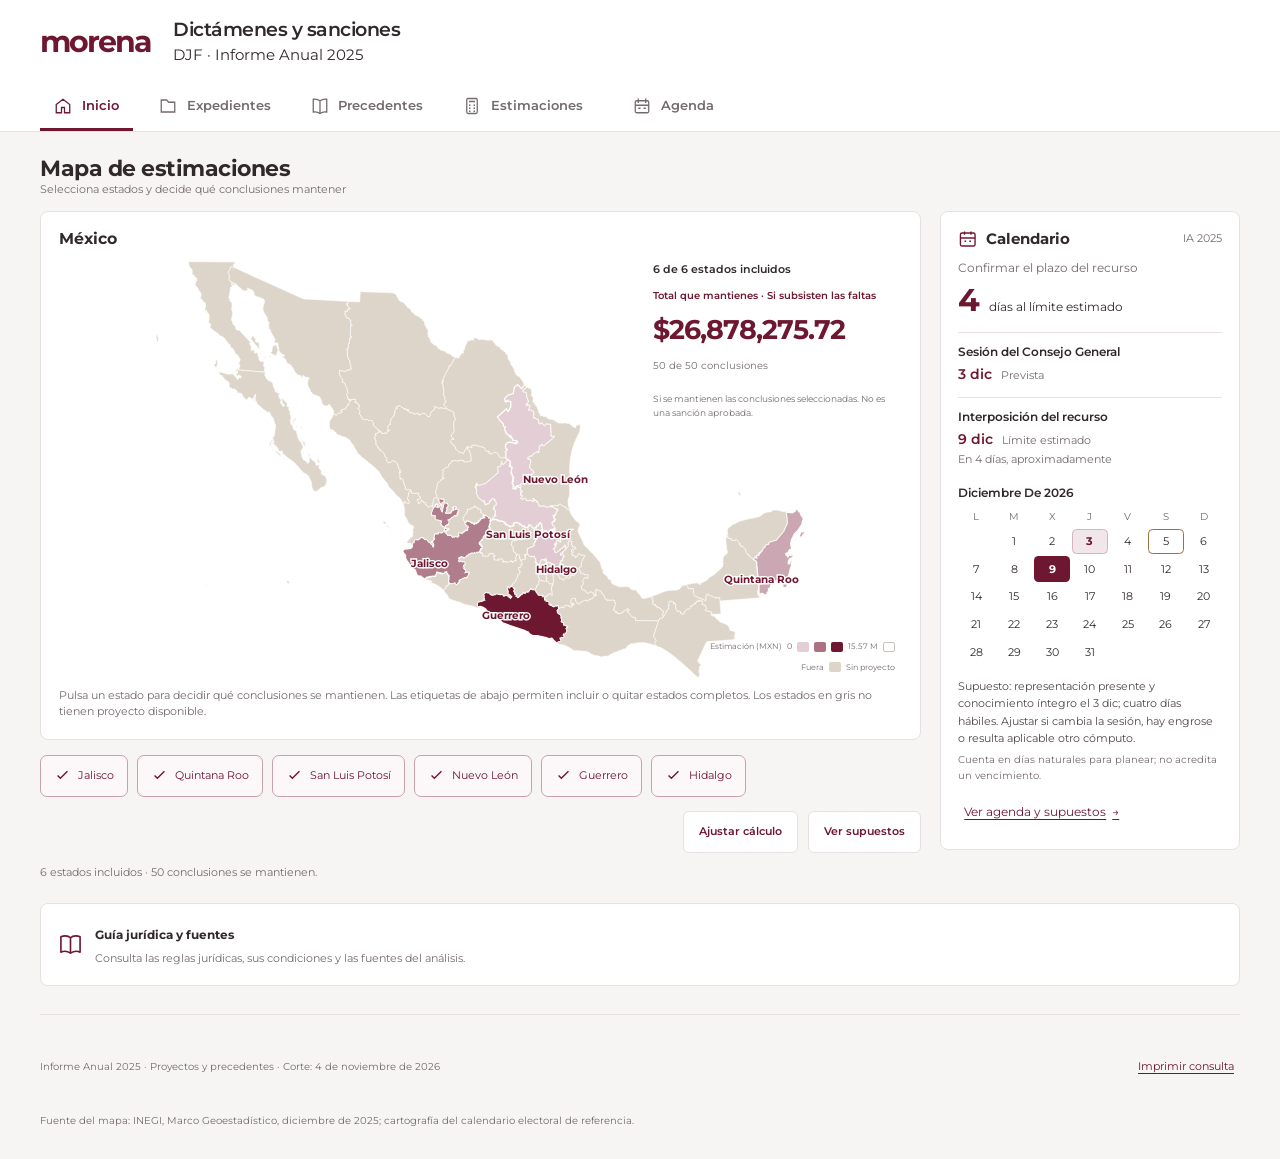
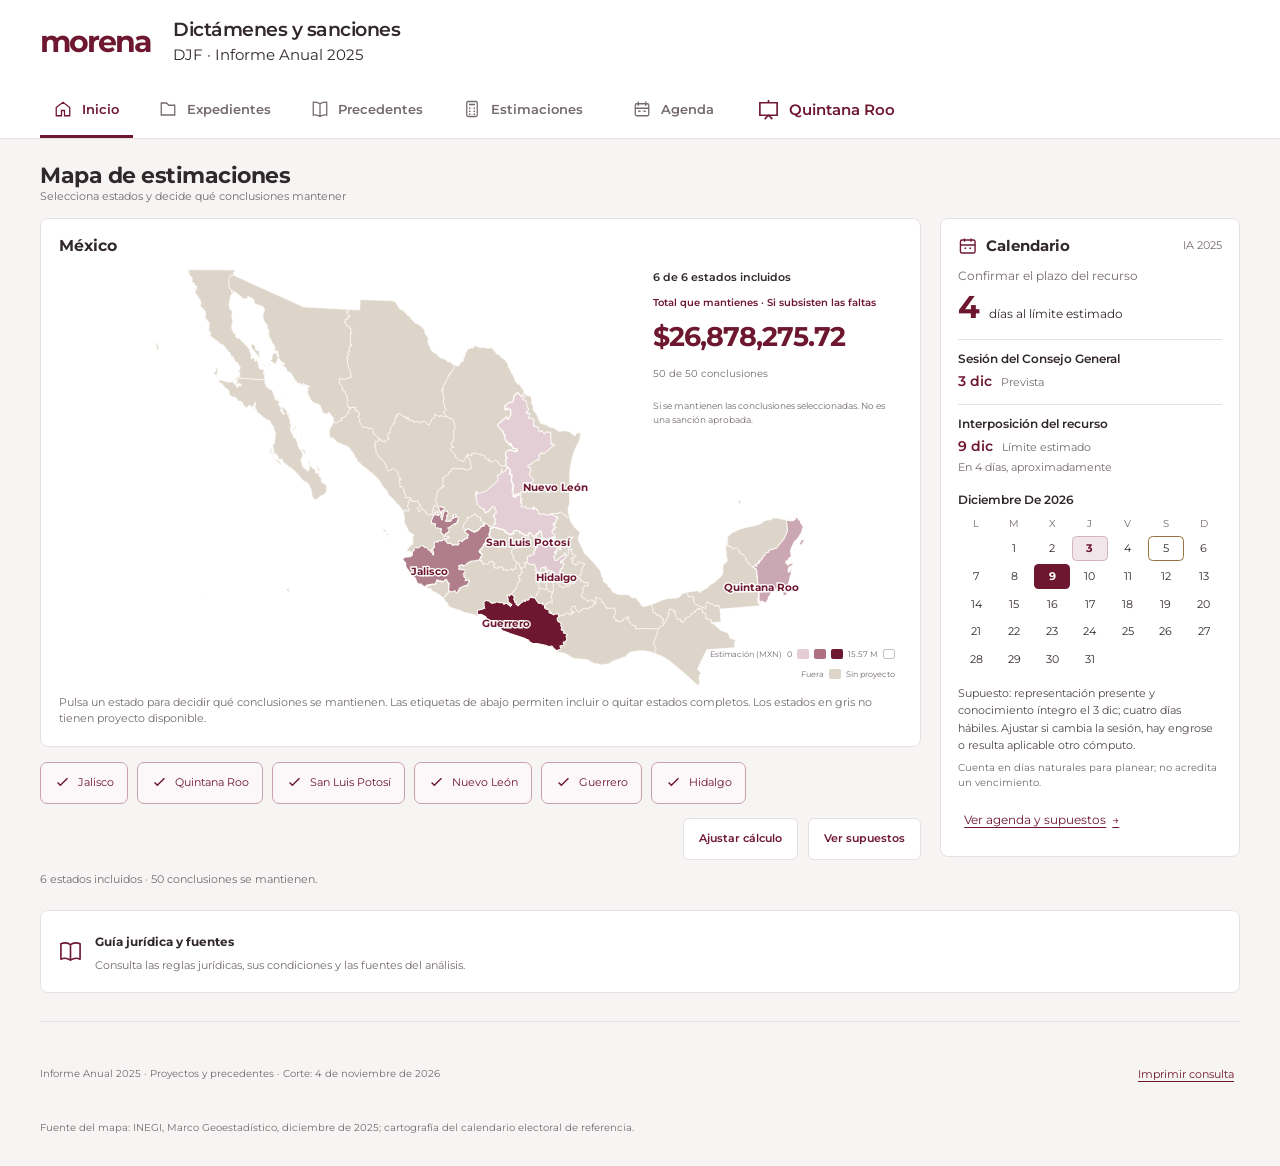
